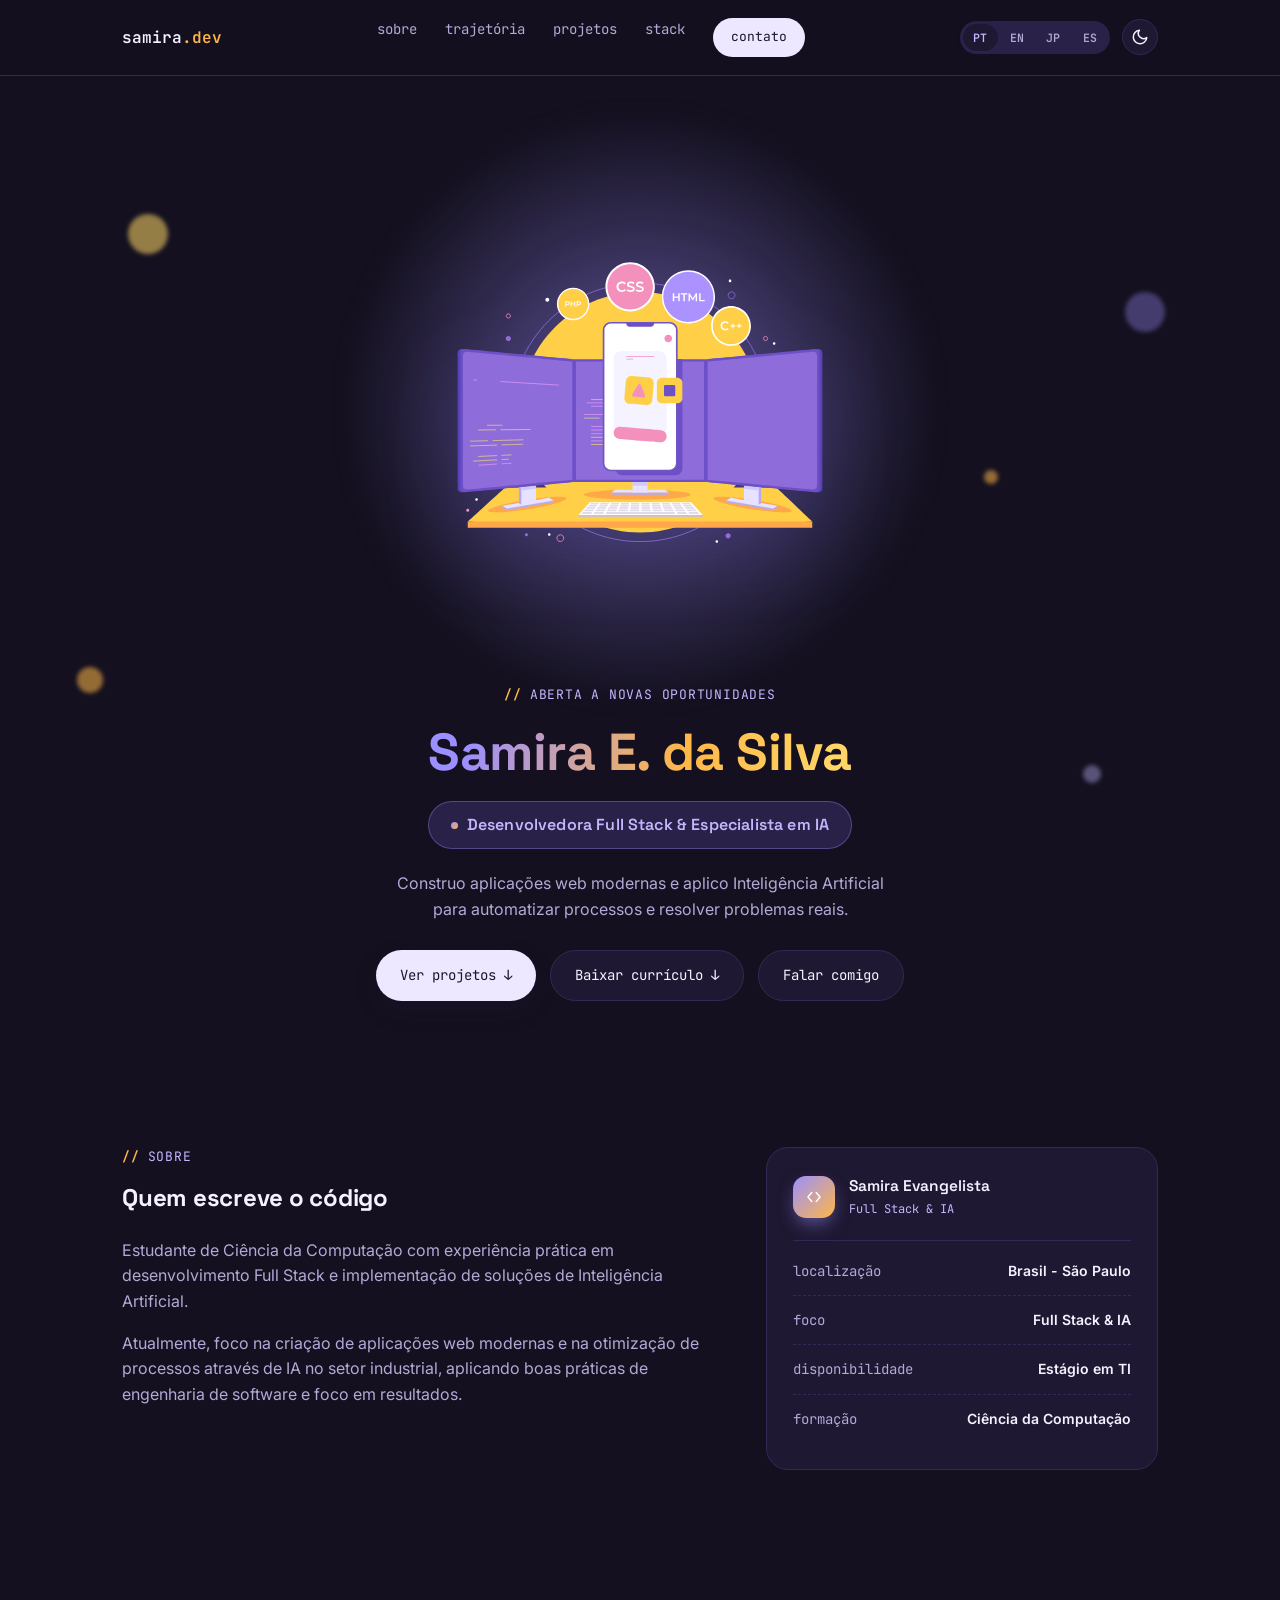
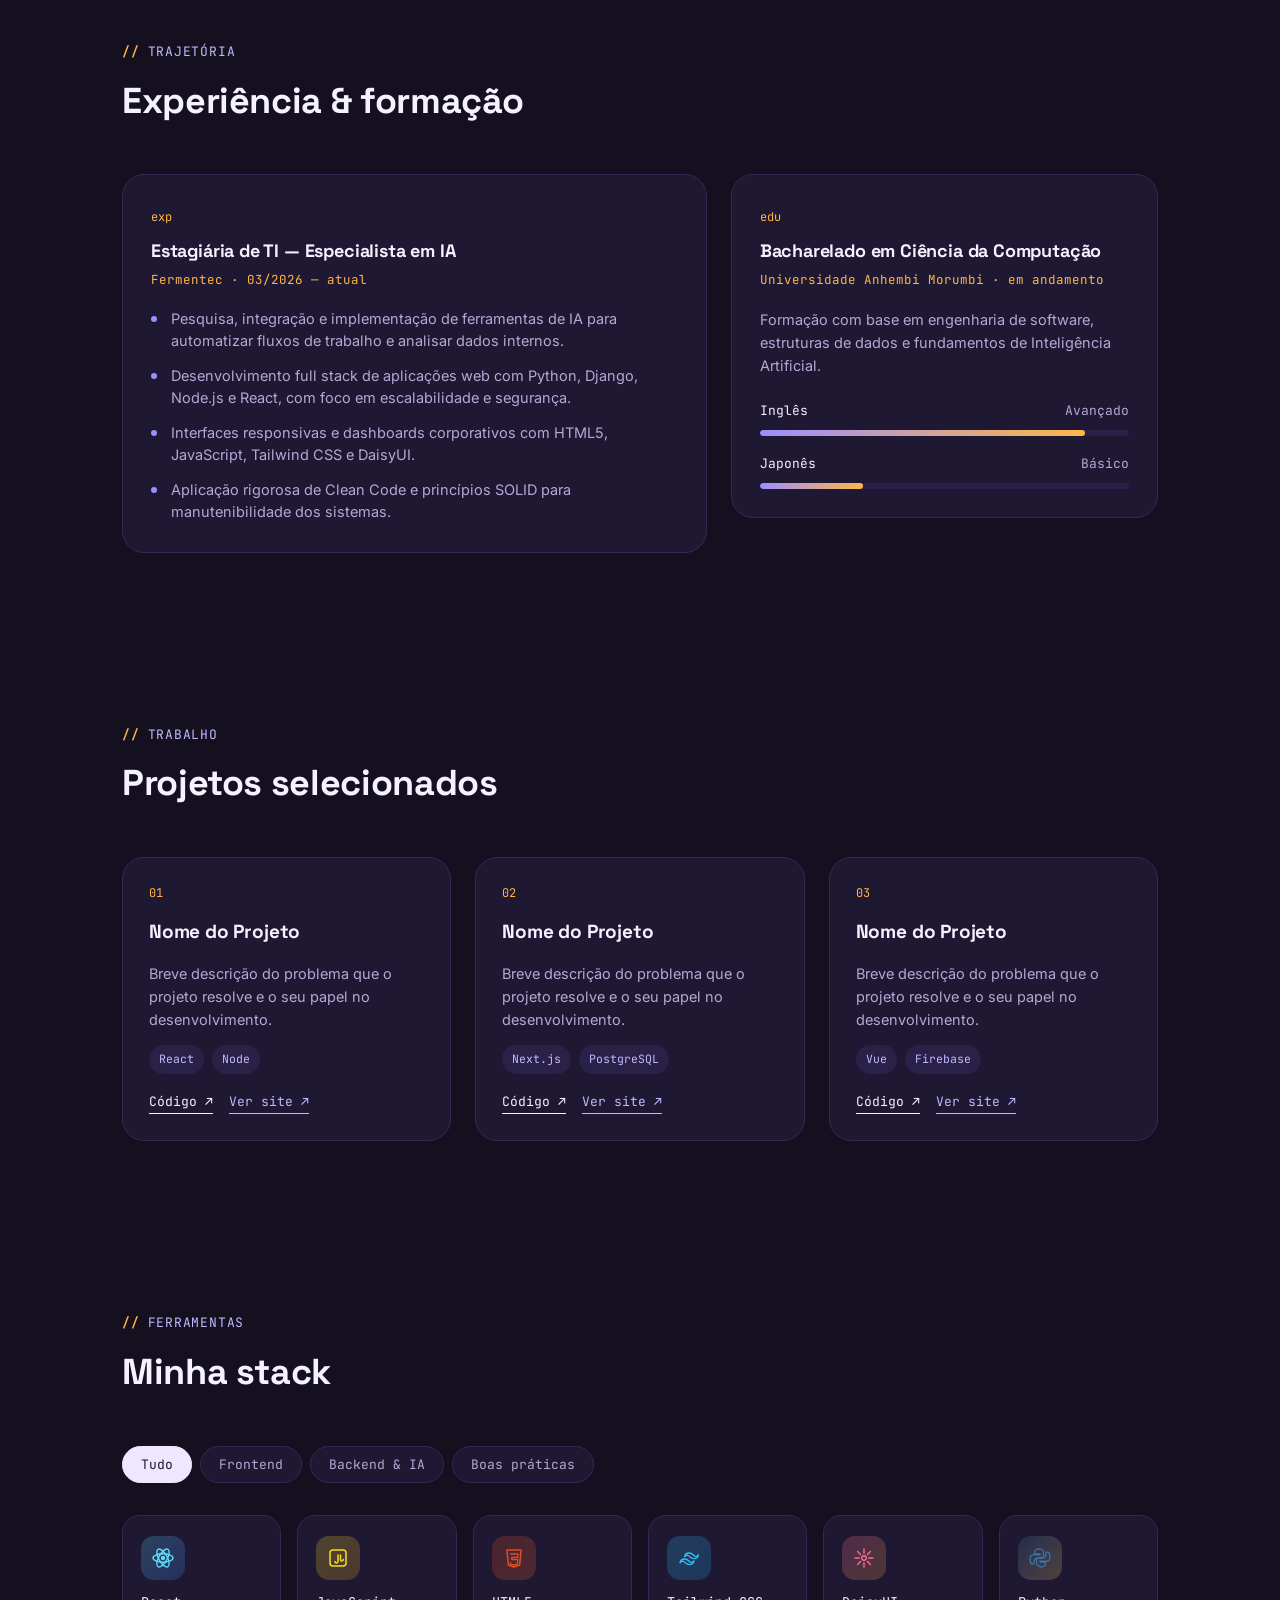
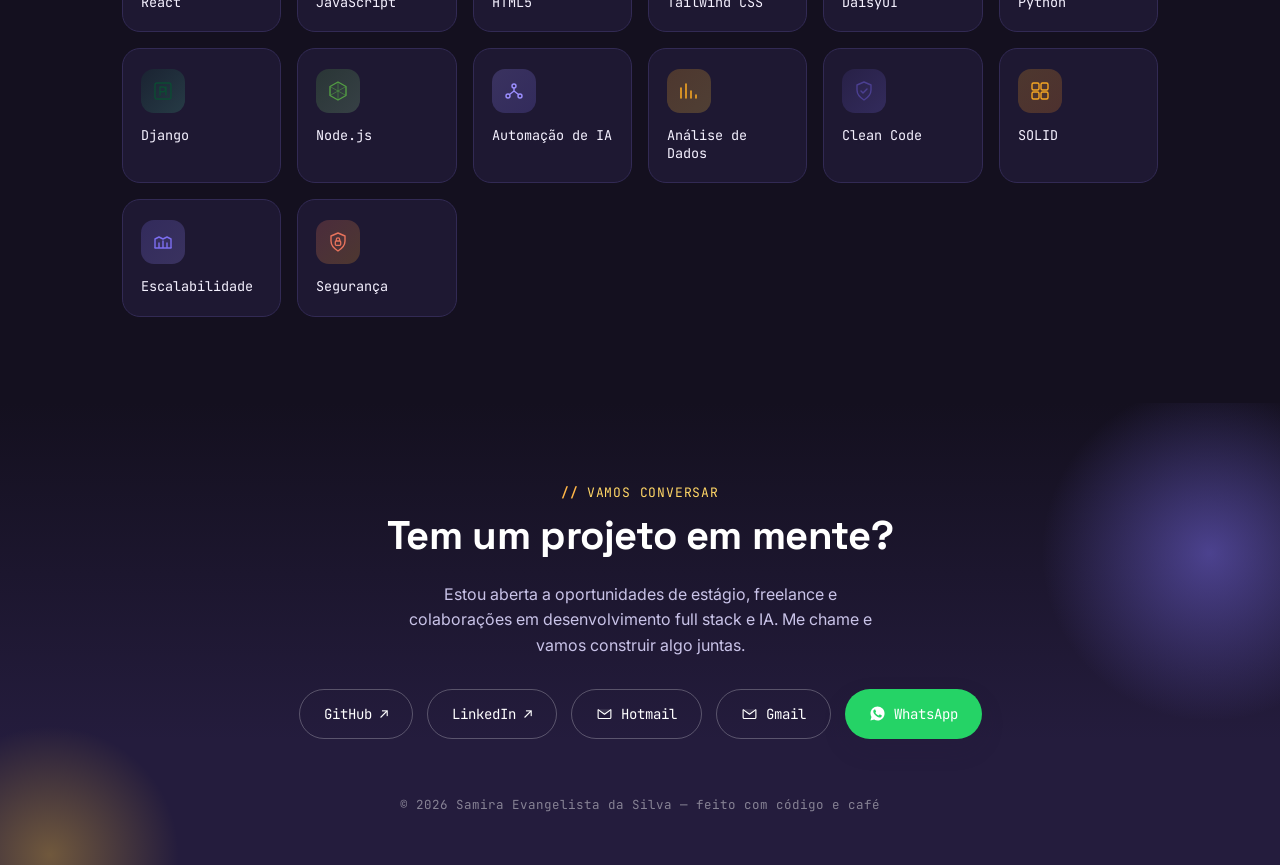
==== index.html @ 0ee471eb "Update index.html" ====
<!DOCTYPE html>
<html lang="pt-BR">
<head>
<script>
(function(){
  try{
    var t = localStorage.getItem('theme');
    if (t !== 'light') document.documentElement.setAttribute('data-theme','dark');
  }catch(e){
    document.documentElement.setAttribute('data-theme','dark');
  }
})();
</script>
<meta charset="UTF-8">
<meta name="viewport" content="width=device-width, initial-scale=1.0">
<title>Samira Evangelista da Silva — Desenvolvedora Full Stack</title>
<meta name="description" content="Samira Evangelista da Silva — desenvolvedora full stack e especialista em IA. Projetos, stack técnica e experiência em Python, Django, React e automação de IA.">
<link rel="icon" type="image/svg+xml" href="favicon.svg">
<meta property="og:title" content="Samira Evangelista da Silva — Desenvolvedora Full Stack">
<meta property="og:description" content="Desenvolvedora full stack e especialista em IA. Confira projetos, stack técnica e experiência.">
<meta property="og:type" content="website">
<meta property="og:locale" content="pt_BR">
<meta name="theme-color" content="#7C6EF0">
<link rel="preconnect" href="https://fonts.googleapis.com">
<link href="https://fonts.googleapis.com/css2?family=Space+Grotesk:wght@400;500;600;700&family=Inter:wght@400;500;600&family=JetBrains+Mono:wght@400;500;600&display=swap" rel="stylesheet">
<link rel="stylesheet" href="style.css">
<script src="lottie.min.js"></script>
</head>
<body>

<header>
  <nav>
    <div class="logo">samira<span>.dev</span></div>
    <div class="nav-links" id="nav-links">
      <a href="#sobre" data-i18n="nav.sobre">sobre</a>
      <a href="#trajetoria" data-i18n="nav.trajetoria">trajetória</a>
      <a href="#projetos" data-i18n="nav.projetos">projetos</a>
      <a href="#stack" data-i18n="nav.stack">stack</a>
      <a href="#contato" class="nav-cta" data-i18n="nav.contato">contato</a>
    </div>
    <div class="nav-controls">
      <div class="lang-switch" role="group" aria-label="Idioma">
        <button type="button" class="lang-btn" data-lang="pt">PT</button>
        <button type="button" class="lang-btn" data-lang="en">EN</button>
        <button type="button" class="lang-btn" data-lang="ja">JP</button>
        <button type="button" class="lang-btn" data-lang="es">ES</button>
      </div>
      <button type="button" class="theme-toggle" aria-label="Alternar tema claro/escuro" title="Alternar tema">
        <svg class="icon-sun" viewBox="0 0 24 24" fill="none" stroke="currentColor" stroke-width="2" stroke-linecap="round" stroke-linejoin="round" width="18" height="18"><circle cx="12" cy="12" r="4"></circle><path d="M12 2v2M12 20v2M4.93 4.93l1.41 1.41M17.66 17.66l1.41 1.41M2 12h2M20 12h2M6.34 17.66l-1.41 1.41M19.07 4.93l-1.41 1.41"></path></svg>
        <svg class="icon-moon" viewBox="0 0 24 24" fill="none" stroke="currentColor" stroke-width="2" stroke-linecap="round" stroke-linejoin="round" width="18" height="18"><path d="M21 12.79A9 9 0 1 1 11.21 3 7 7 0 0 0 21 12.79z"></path></svg>
      </button>
      <button type="button" class="menu-toggle" aria-label="Abrir menu" aria-expanded="false" aria-controls="nav-links">
        <span></span><span></span><span></span>
      </button>
    </div>
  </nav>
</header>

<section class="hero">
  <span class="blob b1"></span>
  <span class="blob b2"></span>
  <span class="blob b3"></span>
  <span class="blob b4"></span>
  <span class="blob b5"></span>

  <div class="hero-gif-plate">
    <div id="hero-lottie" role="img" aria-label="Ilustração animada de desenvolvimento de software"></div>
  </div>

  <div class="eyebrow" style="justify-content:center;" data-i18n="hero.badge">aberta a novas oportunidades</div>
  <h1><em>Samira E. da Silva</em></h1>
  <div class="hero-role">
    <span class="hero-role-dot"></span>
    <span data-i18n="hero.role">Desenvolvedora Full Stack &amp; Especialista em IA</span>
  </div>
  <p class="hero-sub" data-i18n="hero.sub">Construo aplicações web modernas e aplico Inteligência Artificial para automatizar processos e resolver problemas reais.</p>

  <div class="hero-actions">
    <a href="#projetos" class="btn btn-primary"><span data-i18n="hero.btnProjects">Ver projetos</span> ↓</a>
    <a href="#" id="cv-download-btn" class="btn btn-outline" download="Samira-Evangelista-CV.pdf"><span data-i18n="hero.btnCV">Baixar currículo</span> ↓</a>
    <a href="#contato" class="btn btn-outline" data-i18n="hero.btnContact">Falar comigo</a>
  </div>
</section>

<section id="sobre">
  <div class="wrap about-grid">
    <div class="about-text">
      <div class="eyebrow" data-i18n="about.eyebrow">sobre</div>
      <h2 style="margin:12px 0 20px;" data-i18n="about.title">Quem escreve o código</h2>
      <p data-i18n="about.p1">Estudante de Ciência da Computação com experiência prática em desenvolvimento Full Stack e implementação de soluções de Inteligência Artificial.</p>
      <p data-i18n="about.p2">Atualmente, foco na criação de aplicações web modernas e na otimização de processos através de IA no setor industrial, aplicando boas práticas de engenharia de software e foco em resultados.</p>
    </div>
    <div class="facts">
      <div class="profile-card-header">
        <div class="profile-icon" aria-hidden="true">
          <svg viewBox="0 0 24 24" fill="none"><path d="M9 6 4 12l5 6M15 6l5 6-5 6" stroke="currentColor" stroke-width="2" stroke-linecap="round" stroke-linejoin="round"/></svg>
        </div>
        <div>
          <div class="profile-name">Samira Evangelista</div>
          <div class="profile-role" data-i18n="about.role">Full Stack &amp; IA</div>
        </div>
      </div>
      <div class="fact"><span class="fact-label" data-i18n="about.fact.location">localização</span><span class="fact-value" data-i18n="about.fact.locationValue">Brasil - São Paulo</span></div>
      <div class="fact"><span class="fact-label" data-i18n="about.fact.focus">foco</span><span class="fact-value" data-i18n="about.role">Full Stack &amp; IA</span></div>
      <div class="fact"><span class="fact-label" data-i18n="about.fact.availability">disponibilidade</span><span class="fact-value" data-i18n="about.fact.availabilityValue">Estágio em TI</span></div>
      <div class="fact"><span class="fact-label" data-i18n="about.fact.experience">formação</span><span class="fact-value" data-i18n="about.fact.experienceValue">Ciência da Computação</span></div>
    </div>
  </div>
</section>

<section id="trajetoria">
  <div class="wrap">
    <div class="section-head">
      <div class="eyebrow" data-i18n="trajetoria.eyebrow">trajetória</div>
      <h2 data-i18n="trajetoria.title">Experiência &amp; formação</h2>
    </div>
    <div class="trajetoria-grid">

      <div class="trajetoria-card">
        <span class="project-index mono">exp</span>
        <h3 data-i18n="trajetoria.exp.role">Estagiária de TI — Especialista em IA</h3>
        <div class="trajetoria-sub">Fermentec · <span data-i18n="trajetoria.exp.period">03/2026 — atual</span></div>
        <ul class="trajetoria-list">
          <li data-i18n="trajetoria.exp.b1">Pesquisa, integração e implementação de ferramentas de IA para automatizar fluxos de trabalho e analisar dados internos.</li>
          <li data-i18n="trajetoria.exp.b2">Desenvolvimento full stack de aplicações web com Python, Django, Node.js e React, com foco em escalabilidade e segurança.</li>
          <li data-i18n="trajetoria.exp.b3">Interfaces responsivas e dashboards corporativos com HTML5, JavaScript, Tailwind CSS e DaisyUI.</li>
          <li data-i18n="trajetoria.exp.b4">Aplicação rigorosa de Clean Code e princípios SOLID para manutenibilidade dos sistemas.</li>
        </ul>
      </div>

      <div class="trajetoria-card">
        <span class="project-index mono">edu</span>
        <h3 data-i18n="trajetoria.edu.title">Bacharelado em Ciência da Computação</h3>
        <div class="trajetoria-sub">Universidade Anhembi Morumbi · <span data-i18n="trajetoria.edu.status">em andamento</span></div>
        <p class="trajetoria-desc" data-i18n="trajetoria.edu.desc">Formação com base em engenharia de software, estruturas de dados e fundamentos de Inteligência Artificial.</p>

        <div class="lang-meter">
          <div class="lang-row">
            <span data-i18n="trajetoria.lang.en">Inglês</span>
            <span class="lang-level" data-i18n="trajetoria.lang.enLevel">Avançado</span>
          </div>
          <div class="lang-bar"><div class="lang-fill" style="width:88%;"></div></div>
        </div>
        <div class="lang-meter">
          <div class="lang-row">
            <span data-i18n="trajetoria.lang.jp">Japonês</span>
            <span class="lang-level" data-i18n="trajetoria.lang.jpLevel">Básico</span>
          </div>
          <div class="lang-bar"><div class="lang-fill" style="width:28%;"></div></div>
        </div>
      </div>

    </div>
  </div>
</section>

<section id="projetos">
  <div class="wrap">
    <div class="section-head">
      <div class="eyebrow" data-i18n="projects.eyebrow">trabalho</div>
      <h2 data-i18n="projects.title">Projetos selecionados</h2>
    </div>
    <div class="projects-grid">

      <div class="project-card">
        <span class="project-index mono">01</span>
        <h3 data-i18n="projects.name">Nome do Projeto</h3>
        <p data-i18n="projects.desc">Breve descrição do problema que o projeto resolve e o seu papel no desenvolvimento.</p>
        <div class="project-tags">
          <span class="tag">React</span>
          <span class="tag">Node</span>
        </div>
        <div class="project-links">
          <a href="#" class="code" data-i18n="projects.code">Código ↗</a>
          <a href="#" class="live" data-i18n="projects.live">Ver site ↗</a>
        </div>
      </div>

      <div class="project-card">
        <span class="project-index mono">02</span>
        <h3 data-i18n="projects.name">Nome do Projeto</h3>
        <p data-i18n="projects.desc">Breve descrição do problema que o projeto resolve e o seu papel no desenvolvimento.</p>
        <div class="project-tags">
          <span class="tag">Next.js</span>
          <span class="tag">PostgreSQL</span>
        </div>
        <div class="project-links">
          <a href="#" class="code" data-i18n="projects.code">Código ↗</a>
          <a href="#" class="live" data-i18n="projects.live">Ver site ↗</a>
        </div>
      </div>

      <div class="project-card">
        <span class="project-index mono">03</span>
        <h3 data-i18n="projects.name">Nome do Projeto</h3>
        <p data-i18n="projects.desc">Breve descrição do problema que o projeto resolve e o seu papel no desenvolvimento.</p>
        <div class="project-tags">
          <span class="tag">Vue</span>
          <span class="tag">Firebase</span>
        </div>
        <div class="project-links">
          <a href="#" class="code" data-i18n="projects.code">Código ↗</a>
          <a href="#" class="live" data-i18n="projects.live">Ver site ↗</a>
        </div>
      </div>

    </div>
  </div>
</section>

<section id="stack">
  <div class="wrap">
    <div class="section-head">
      <div class="eyebrow" data-i18n="stack.eyebrow">ferramentas</div>
      <h2 data-i18n="stack.title">Minha stack</h2>
    </div>

    <div class="stack-tabs" role="tablist">
      <button type="button" class="stack-tab active" data-filter="all" data-i18n="stack.filter.all">Tudo</button>
      <button type="button" class="stack-tab" data-filter="frontend" data-i18n="stack.frontend">Frontend</button>
      <button type="button" class="stack-tab" data-filter="backend" data-i18n="stack.backend">Backend &amp; IA</button>
      <button type="button" class="stack-tab" data-filter="practices" data-i18n="stack.tools">Boas práticas</button>
    </div>

    <div class="tech-grid">

      <div class="tech-card" data-cat="frontend">
        <div class="tech-icon" style="--tc1:#61DAFB; --tc2:#3B82F6;">
          <svg viewBox="0 0 24 24" fill="none"><circle cx="12" cy="12" r="2.2" fill="currentColor"/><ellipse cx="12" cy="12" rx="10" ry="4.2" stroke="currentColor" stroke-width="1.4"/><ellipse cx="12" cy="12" rx="10" ry="4.2" stroke="currentColor" stroke-width="1.4" transform="rotate(60 12 12)"/><ellipse cx="12" cy="12" rx="10" ry="4.2" stroke="currentColor" stroke-width="1.4" transform="rotate(120 12 12)"/></svg>
        </div>
        <span class="tech-name">React</span>
      </div>

      <div class="tech-card" data-cat="frontend">
        <div class="tech-icon" style="--tc1:#F7DF1E; --tc2:#F5A623;">
          <svg viewBox="0 0 24 24" fill="none"><rect x="4" y="4" width="16" height="16" rx="3" stroke="currentColor" stroke-width="1.5"/><path d="M9 15.5c0 1 .6 1.5 1.5 1.5S12 16.3 12 15.3V9" stroke="currentColor" stroke-width="1.5" stroke-linecap="round"/><path d="M14.5 9v4.7c0 .9.4 1.4 1.2 1.4s1.6-.5 1.6-1.7" stroke="currentColor" stroke-width="1.5" stroke-linecap="round"/></svg>
        </div>
        <span class="tech-name">JavaScript</span>
      </div>

      <div class="tech-card" data-cat="frontend">
        <div class="tech-icon" style="--tc1:#E44D26; --tc2:#F16529;">
          <svg viewBox="0 0 24 24" fill="none"><path d="M5 4h14l-1.3 15L12 21l-5.7-2L5 4Z" stroke="currentColor" stroke-width="1.5" stroke-linejoin="round"/><path d="M8 8h8l-.3 3.3H9.6l.2 2.2h6l-.5 4.7-3.3 1-3.3-1-.2-2.1" stroke="currentColor" stroke-width="1.3" stroke-linejoin="round"/></svg>
        </div>
        <span class="tech-name">HTML5</span>
      </div>

      <div class="tech-card" data-cat="frontend">
        <div class="tech-icon" style="--tc1:#38BDF8; --tc2:#0EA5E9;">
          <svg viewBox="0 0 24 24" fill="none"><path d="M12 7c-2.5 0-4 1.25-4.5 3.75.9-1.25 2-1.72 3.3-1.4.72.18 1.23.7 1.8 1.28.93.94 2 2.02 4.4 2.02 2.5 0 4-1.25 4.5-3.75-.9 1.25-2 1.72-3.3 1.4-.72-.18-1.23-.7-1.8-1.28C15.47 8.08 14.4 7 12 7Zm-4.5 6c-2.5 0-4 1.25-4.5 3.75.9-1.25 2-1.72 3.3-1.4.72.18 1.23.7 1.8 1.28.93.94 2 2.02 4.4 2.02 2.5 0 4-1.25 4.5-3.75-.9 1.25-2 1.72-3.3 1.4-.72-.18-1.23-.7-1.8-1.28-.93-.94-2-2.02-4.4-2.02Z" stroke="currentColor" stroke-width="1.3" stroke-linejoin="round"/></svg>
        </div>
        <span class="tech-name">Tailwind CSS</span>
      </div>

      <div class="tech-card" data-cat="frontend">
        <div class="tech-icon" style="--tc1:#FF6B9D; --tc2:#F5A623;">
          <svg viewBox="0 0 24 24" fill="none"><circle cx="12" cy="12" r="2.3" stroke="currentColor" stroke-width="1.4"/><path d="M12 3v4.2M12 16.8V21M21 12h-4.2M7.2 12H3M18.4 5.6l-2.9 2.9M8.5 15.5l-2.9 2.9M18.4 18.4l-2.9-2.9M8.5 8.5 5.6 5.6" stroke="currentColor" stroke-width="1.4" stroke-linecap="round"/></svg>
        </div>
        <span class="tech-name">DaisyUI</span>
      </div>

      <div class="tech-card" data-cat="backend">
        <div class="tech-icon" style="--tc1:#3776AB; --tc2:#FFD43B;">
          <svg viewBox="0 0 24 24" fill="none"><path d="M12 3c-1.5 0-2.7.2-3.5.5C7 4 6.5 4.8 6.5 6v2h5.5v.8H5c-1.3 0-2.4.9-2.7 2.4-.35 1.6-.35 2.7 0 4.3.28 1.3 1 2.4 2.3 2.4H6v-2.6c0-1.5 1.3-2.9 2.8-2.9h4.4c1.3 0 2.3-1.1 2.3-2.4V6c0-1.2-.5-2-1.5-2.5C13 3.2 13.5 3 12 3Z" stroke="currentColor" stroke-width="1.3" stroke-linejoin="round"/><path d="M12 21c1.5 0 2.7-.2 3.5-.5 1.5-.5 2-1.3 2-2.5v-2h-5.5v-.8H19c1.3 0 2.4-.9 2.7-2.4.35-1.6.35-2.7 0-4.3-.28-1.3-1-2.4-2.3-2.4H18v2.6c0 1.5-1.3 2.9-2.8 2.9h-4.4C9.5 11.6 8.5 12.7 8.5 14v3c0 1.2.5 2 1.5 2.5.5.3.5.5 2 .5Z" stroke="currentColor" stroke-width="1.3" stroke-linejoin="round"/></svg>
        </div>
        <span class="tech-name">Python</span>
      </div>

      <div class="tech-card" data-cat="backend">
        <div class="tech-icon" style="--tc1:#0C4B33; --tc2:#44B78B;">
          <svg viewBox="0 0 24 24" fill="none"><rect x="4" y="4" width="16" height="16" rx="2" stroke="currentColor" stroke-width="1.4"/><path d="M9 8v8M9 8h3.2a2.4 2.4 0 0 1 0 4.8H9M15 8v8" stroke="currentColor" stroke-width="1.4" stroke-linecap="round" stroke-linejoin="round"/></svg>
        </div>
        <span class="tech-name">Django</span>
      </div>

      <div class="tech-card" data-cat="backend">
        <div class="tech-icon" style="--tc1:#539E43; --tc2:#8ED08A;">
          <svg viewBox="0 0 24 24" fill="none"><path d="M12 3 20 7.5v9L12 21 4 16.5v-9L12 3Z" stroke="currentColor" stroke-width="1.4" stroke-linejoin="round"/><path d="M12 3v18M4 7.5l8 4.5 8-4.5M4 16.5l8-4.5 8 4.5" stroke="currentColor" stroke-width="1" opacity=".55" stroke-linejoin="round"/></svg>
        </div>
        <span class="tech-name">Node.js</span>
      </div>

      <div class="tech-card" data-cat="backend">
        <div class="tech-icon" style="--tc1:#9C8FFF; --tc2:#7C6EF0;">
          <svg viewBox="0 0 24 24" fill="none"><circle cx="12" cy="7" r="2" stroke="currentColor" stroke-width="1.4"/><circle cx="6" cy="17" r="2" stroke="currentColor" stroke-width="1.4"/><circle cx="18" cy="17" r="2" stroke="currentColor" stroke-width="1.4"/><path d="M12 9v3m0 0-4.5 3.5M12 12l4.5 3.5" stroke="currentColor" stroke-width="1.4" stroke-linecap="round"/></svg>
        </div>
        <span class="tech-name" data-i18n="stack.chip.aiAutomation">Automação de IA</span>
      </div>

      <div class="tech-card" data-cat="backend">
        <div class="tech-icon" style="--tc1:#F5A623; --tc2:#FFC93C;">
          <svg viewBox="0 0 24 24" fill="none"><path d="M4 19V9m5 10V5m5 14v-7m5 7v-3" stroke="currentColor" stroke-width="1.6" stroke-linecap="round"/></svg>
        </div>
        <span class="tech-name" data-i18n="stack.chip.dataAnalysis">Análise de Dados</span>
      </div>

      <div class="tech-card" data-cat="practices">
        <div class="tech-icon" style="--tc1:#4B3F91; --tc2:#7C6EF0;">
          <svg viewBox="0 0 24 24" fill="none"><path d="M12 3l7 3v5c0 4.5-3 7.5-7 10-4-2.5-7-5.5-7-10V6l7-3Z" stroke="currentColor" stroke-width="1.4" stroke-linejoin="round"/><path d="M9 12l2 2 4-4" stroke="currentColor" stroke-width="1.5" stroke-linecap="round" stroke-linejoin="round"/></svg>
        </div>
        <span class="tech-name">Clean Code</span>
      </div>

      <div class="tech-card" data-cat="practices">
        <div class="tech-icon" style="--tc1:#F5A623; --tc2:#F58A23;">
          <svg viewBox="0 0 24 24" fill="none"><rect x="4" y="4" width="7" height="7" rx="1.5" stroke="currentColor" stroke-width="1.4"/><rect x="13" y="4" width="7" height="7" rx="1.5" stroke="currentColor" stroke-width="1.4"/><rect x="4" y="13" width="7" height="7" rx="1.5" stroke="currentColor" stroke-width="1.4"/><rect x="13" y="13" width="7" height="7" rx="1.5" stroke="currentColor" stroke-width="1.4"/></svg>
        </div>
        <span class="tech-name">SOLID</span>
      </div>

      <div class="tech-card" data-cat="practices">
        <div class="tech-icon" style="--tc1:#7C6EF0; --tc2:#9C8FFF;">
          <svg viewBox="0 0 24 24" fill="none"><path d="M4 18V9l4-2 4 2 4-2 4 2v9" stroke="currentColor" stroke-width="1.4" stroke-linejoin="round"/><path d="M4 18h16M8 18v-5m4 5v-7m4 7v-5" stroke="currentColor" stroke-width="1.4" stroke-linecap="round"/></svg>
        </div>
        <span class="tech-name" data-i18n="stack.chip.scalability">Escalabilidade</span>
      </div>

      <div class="tech-card" data-cat="practices">
        <div class="tech-icon" style="--tc1:#E8735C; --tc2:#F5A623;">
          <svg viewBox="0 0 24 24" fill="none"><path d="M12 3l7 3v5c0 4.5-3 7.5-7 10-4-2.5-7-5.5-7-10V6l7-3Z" stroke="currentColor" stroke-width="1.4" stroke-linejoin="round"/><rect x="9.3" y="11" width="5.4" height="4.3" rx="1" stroke="currentColor" stroke-width="1.3"/><path d="M10.3 11V9.6a1.7 1.7 0 0 1 3.4 0V11" stroke="currentColor" stroke-width="1.3"/></svg>
        </div>
        <span class="tech-name" data-i18n="stack.chip.security">Segurança</span>
      </div>

    </div>
  </div>
</section>

<section id="contato">
  <div class="contato-fade"></div>
  <div class="contact">
    <div class="eyebrow" style="justify-content:center; color:var(--yellow);" data-i18n="contact.eyebrow">vamos conversar</div>
    <h2 data-i18n="contact.title">Tem um projeto em mente?</h2>
    <p data-i18n="contact.p">Estou aberta a oportunidades de estágio, freelance e colaborações em desenvolvimento full stack e IA. Me chame e vamos construir algo juntas.</p>
    <div class="hero-actions contact-actions">
<a href="https://github.com/samira-silva" target="_blank" rel="noopener" class="btn btn-outline">GitHub ↗</a>
<a href="https://www.linkedin.com/in/samira-evangelista/" target="_blank" rel="noopener" class="btn btn-outline">LinkedIn ↗</a>
      <a href="mailto:samiraevangelista02@hotmail.com" class="btn btn-outline contact-btn">
        <svg viewBox="0 0 24 24" width="17" height="17" fill="none"><path d="M3 6.5v11a1.5 1.5 0 0 0 1.5 1.5h15a1.5 1.5 0 0 0 1.5-1.5v-11" stroke="currentColor" stroke-width="1.6"/><path d="M3 6.5 12 13l9-6.5" stroke="currentColor" stroke-width="1.6" stroke-linejoin="round"/><path d="M4 6h16a1 1 0 0 1 1 1v.3L12 14 3 7.3V7a1 1 0 0 1 1-1Z" fill="currentColor" opacity=".12"/></svg>
        Hotmail
      </a>
      <a href="mailto:samiraevangelista02@gmail.com" class="btn btn-outline contact-btn">
        <svg viewBox="0 0 24 24" width="17" height="17" fill="none"><path d="M3 6.5v11a1.5 1.5 0 0 0 1.5 1.5h15a1.5 1.5 0 0 0 1.5-1.5v-11" stroke="currentColor" stroke-width="1.6"/><path d="M3 6.5 12 13l9-6.5" stroke="currentColor" stroke-width="1.6" stroke-linejoin="round"/><path d="M4 6h16a1 1 0 0 1 1 1v.3L12 14 3 7.3V7a1 1 0 0 1 1-1Z" fill="currentColor" opacity=".12"/></svg>
        Gmail
      </a>
      <a href="https://wa.me/5519999714870" target="_blank" rel="noopener" class="btn btn-primary contact-btn">
        <svg viewBox="0 0 24 24" width="17" height="17" fill="currentColor"><path d="M12.04 2C6.58 2 2.13 6.45 2.13 11.91c0 1.75.46 3.46 1.32 4.96L2.05 22l5.25-1.38a9.87 9.87 0 0 0 4.74 1.21h.01c5.46 0 9.9-4.45 9.9-9.91 0-2.65-1.03-5.14-2.9-7.01A9.82 9.82 0 0 0 12.04 2Zm5.8 14.16c-.24.68-1.4 1.33-1.93 1.4-.5.07-1.06.31-3.55-.74-3-1.25-4.91-4.3-5.06-4.5-.15-.2-1.21-1.61-1.21-3.07s.76-2.18 1.03-2.48c.26-.29.57-.36.76-.36l.55.01c.17 0 .41-.06.64.49.24.58.81 2 .88 2.14.07.15.12.32.02.51-.1.2-.15.32-.3.49-.15.17-.31.38-.44.51-.15.15-.3.31-.13.6.17.3.77 1.27 1.65 2.06 1.14 1.01 2.1 1.33 2.4 1.48.3.15.47.13.65-.08.17-.2.73-.85.93-1.15.2-.29.4-.24.66-.14.27.1 1.7.8 1.99.95.29.15.48.22.55.34.07.13.07.72-.17 1.4Z"/></svg>
        WhatsApp
      </a>
    </div>
    <footer data-i18n="footer.text">
      © 2026 Samira Evangelista da Silva — feito com ♡
    </footer>
  </div>
</section>

<script>
  (function(){
    fetch('hero-dev.json')
      .then(function(res){ return res.json(); })
      .then(function(data){
        lottie.loadAnimation({
          container: document.getElementById('hero-lottie'),
          renderer: 'svg',
          loop: true,
          autoplay: true,
          animationData: data
        });
      })
      .catch(function(err){ console.error('Não foi possível carregar a animação:', err); });
  })();
</script>
<script>
// ---------- TRADUÇÕES ----------
// Edite os textos abaixo em pt / en / es para personalizar o conteúdo.
// A chave (ex: "hero.sub") corresponde ao atributo data-i18n no HTML.
var translations = {
  pt: {
    "nav.sobre": "sobre",
    "nav.trajetoria": "trajetória",
    "nav.stack": "stack",
    "nav.projetos": "projetos",
    "nav.contato": "contato",
    "hero.badge": "aberta a novas oportunidades",
    "hero.role": "Desenvolvedora Full Stack & Especialista em IA",
    "hero.sub": "Construo aplicações web modernas e aplico Inteligência Artificial para automatizar processos e resolver problemas reais.",
    "hero.btnProjects": "Ver projetos",
    "hero.btnCV": "Baixar currículo",
    "hero.btnContact": "Falar comigo",
    "about.eyebrow": "sobre",
    "about.title": "Quem escreve o código",
    "about.role": "Full Stack & IA",
    "about.p1": "Estudante de Ciência da Computação com experiência prática em desenvolvimento Full Stack e implementação de soluções de Inteligência Artificial.",
    "about.p2": "Atualmente, foco na criação de aplicações web modernas e na otimização de processos através de IA no setor industrial, aplicando boas práticas de engenharia de software e foco em resultados.",
    "about.fact.location": "localização",
    "about.fact.locationValue": "Brasil - São Paulo",
    "about.fact.focus": "foco",
    "about.fact.availability": "disponibilidade",
    "about.fact.availabilityValue": "Estágio em TI",
    "about.fact.experience": "formação",
    "about.fact.experienceValue": "Ciência da Computação",
    "trajetoria.eyebrow": "trajetória",
    "trajetoria.title": "Experiência & formação",
    "trajetoria.exp.role": "Estagiária de TI — Especialista em IA",
    "trajetoria.exp.period": "03/2026 — atual",
    "trajetoria.exp.b1": "Pesquisa, integração e implementação de ferramentas de IA para automatizar fluxos de trabalho e analisar dados internos.",
    "trajetoria.exp.b2": "Desenvolvimento full stack de aplicações web com Python, Django, Node.js e React, com foco em escalabilidade e segurança.",
    "trajetoria.exp.b3": "Interfaces responsivas e dashboards corporativos com HTML5, JavaScript, Tailwind CSS e DaisyUI.",
    "trajetoria.exp.b4": "Aplicação rigorosa de Clean Code e princípios SOLID para manutenibilidade dos sistemas.",
    "trajetoria.edu.title": "Bacharelado em Ciência da Computação",
    "trajetoria.edu.status": "em andamento",
    "trajetoria.edu.desc": "Formação com base em engenharia de software, estruturas de dados e fundamentos de Inteligência Artificial.",
    "trajetoria.lang.en": "Inglês",
    "trajetoria.lang.enLevel": "Avançado",
    "trajetoria.lang.jp": "Japonês",
    "trajetoria.lang.jpLevel": "Básico",
    "stack.eyebrow": "ferramentas",
    "stack.filter.all": "Tudo",
    "stack.title": "Minha stack",
    "stack.frontend": "Frontend",
    "stack.backend": "Backend & IA",
    "stack.tools": "Boas práticas",
    "stack.chip.aiAutomation": "Automação de IA",
    "stack.chip.dataAnalysis": "Análise de Dados",
    "stack.chip.scalability": "Escalabilidade",
    "stack.chip.security": "Segurança",
    "projects.eyebrow": "trabalho",
    "projects.title": "Projetos selecionados",
    "projects.name": "Nome do Projeto",
    "projects.desc": "Breve descrição do problema que o projeto resolve e o seu papel no desenvolvimento.",
    "projects.code": "Código ↗",
    "projects.live": "Ver site ↗",
    "contact.eyebrow": "vamos conversar",
    "contact.title": "Tem um projeto em mente?",
    "contact.p": "Estou aberta a oportunidades de estágio, freelance e colaborações em desenvolvimento full stack e IA. Me chame e vamos construir algo juntas.",
    "contact.btnEmail": "Enviar e-mail",
    "footer.text": "© 2026 Samira Evangelista da Silva — feito com código e café",
    "meta.title": "Samira Evangelista da Silva — Desenvolvedora Full Stack"
  },
  en: {
    "nav.sobre": "about",
    "nav.trajetoria": "experience",
    "nav.stack": "stack",
    "nav.projetos": "projects",
    "nav.contato": "contact",
    "hero.badge": "open to new opportunities",
    "hero.role": "Full Stack Developer & AI Specialist",
    "hero.sub": "I build modern web applications and apply Artificial Intelligence to automate processes and solve real problems.",
    "hero.btnProjects": "View projects",
    "hero.btnCV": "Download resume",
    "hero.btnContact": "Get in touch",
    "about.eyebrow": "about",
    "about.title": "Who writes the code",
    "about.role": "Full Stack & AI",
    "about.p1": "Computer Science student with practical experience in Full Stack development and the implementation of Artificial Intelligence solutions.",
    "about.p2": "Currently focused on building modern web applications and optimizing industrial processes through AI, applying software engineering best practices with a strong focus on results.",
    "about.fact.location": "location",
    "about.fact.locationValue": "Brazil - São Paulo",
    "about.fact.focus": "focus",
    "about.fact.availability": "availability",
    "about.fact.availabilityValue": "IT internship",
    "about.fact.experience": "education",
    "about.fact.experienceValue": "Computer Science",
    "trajetoria.eyebrow": "experience",
    "trajetoria.title": "Experience & education",
    "trajetoria.exp.role": "IT Intern — AI Specialist",
    "trajetoria.exp.period": "03/2026 — present",
    "trajetoria.exp.b1": "Researching, integrating and implementing AI tools to automate workflows and analyze internal data.",
    "trajetoria.exp.b2": "Full stack development of web applications with Python, Django, Node.js and React, focused on scalability and security.",
    "trajetoria.exp.b3": "Responsive interfaces and corporate dashboards with HTML5, JavaScript, Tailwind CSS and DaisyUI.",
    "trajetoria.exp.b4": "Rigorous application of Clean Code and SOLID principles for system maintainability.",
    "trajetoria.edu.title": "Bachelor of Computer Science",
    "trajetoria.edu.status": "ongoing",
    "trajetoria.edu.desc": "Background in software engineering, data structures and Artificial Intelligence fundamentals.",
    "trajetoria.lang.en": "English",
    "trajetoria.lang.enLevel": "Advanced",
    "trajetoria.lang.jp": "Japanese",
    "trajetoria.lang.jpLevel": "Elementary",
    "stack.eyebrow": "tools",
    "stack.filter.all": "All",
    "stack.title": "My stack",
    "stack.frontend": "Frontend",
    "stack.backend": "Backend & AI",
    "stack.tools": "Best practices",
    "stack.chip.aiAutomation": "AI Automation",
    "stack.chip.dataAnalysis": "Data Analysis",
    "stack.chip.scalability": "Scalability",
    "stack.chip.security": "Security",
    "projects.eyebrow": "work",
    "projects.title": "Selected projects",
    "projects.name": "Project Name",
    "projects.desc": "Brief description of the problem the project solves and your role in building it.",
    "projects.code": "Code ↗",
    "projects.live": "Live site ↗",
    "contact.eyebrow": "let's talk",
    "contact.title": "Got a project in mind?",
    "contact.p": "I'm open to internship, freelance and collaboration opportunities in full stack development and AI. Reach out and let's build something together.",
    "contact.btnEmail": "Send an email",
    "footer.text": "© 2026 Samira Evangelista da Silva — made with code and coffee",
    "meta.title": "Samira Evangelista da Silva — Full Stack Developer"
  },
  es: {
    "nav.sobre": "sobre mí",
    "nav.trajetoria": "trayectoria",
    "nav.stack": "stack",
    "nav.projetos": "proyectos",
    "nav.contato": "contacto",
    "hero.badge": "abierta a nuevas oportunidades",
    "hero.role": "Desarrolladora Full Stack y Especialista en IA",
    "hero.sub": "Construyo aplicaciones web modernas y aplico Inteligencia Artificial para automatizar procesos y resolver problemas reales.",
    "hero.btnProjects": "Ver proyectos",
    "hero.btnCV": "Descargar currículum",
    "hero.btnContact": "Hablemos",
    "about.eyebrow": "sobre mí",
    "about.title": "Quién escribe el código",
    "about.role": "Full Stack e IA",
    "about.p1": "Estudiante de Ciencias de la Computación con experiencia práctica en desarrollo Full Stack e implementación de soluciones de Inteligencia Artificial.",
    "about.p2": "Actualmente me enfoco en crear aplicaciones web modernas y optimizar procesos industriales mediante IA, aplicando buenas prácticas de ingeniería de software y orientación a resultados.",
    "about.fact.location": "ubicación",
    "about.fact.locationValue": "Brasil - São Paulo",
    "about.fact.focus": "enfoque",
    "about.fact.availability": "disponibilidad",
    "about.fact.availabilityValue": "Pasantía en TI",
    "about.fact.experience": "formación",
    "about.fact.experienceValue": "Ciencias de la Computación",
    "trajetoria.eyebrow": "trayectoria",
    "trajetoria.title": "Experiencia y formación",
    "trajetoria.exp.role": "Pasante de TI — Especialista en IA",
    "trajetoria.exp.period": "03/2026 — actual",
    "trajetoria.exp.b1": "Investigación, integración e implementación de herramientas de IA para automatizar flujos de trabajo y analizar datos internos.",
    "trajetoria.exp.b2": "Desarrollo full stack de aplicaciones web con Python, Django, Node.js y React, enfocado en escalabilidad y seguridad.",
    "trajetoria.exp.b3": "Interfaces responsivas y dashboards corporativos con HTML5, JavaScript, Tailwind CSS y DaisyUI.",
    "trajetoria.exp.b4": "Aplicación rigurosa de Clean Code y principios SOLID para la mantenibilidad de los sistemas.",
    "trajetoria.edu.title": "Licenciatura en Ciencias de la Computación",
    "trajetoria.edu.status": "en curso",
    "trajetoria.edu.desc": "Formación en ingeniería de software, estructuras de datos y fundamentos de Inteligencia Artificial.",
    "trajetoria.lang.en": "Inglés",
    "trajetoria.lang.enLevel": "Avanzado",
    "trajetoria.lang.jp": "Japonés",
    "trajetoria.lang.jpLevel": "Básico",
    "stack.eyebrow": "herramientas",
    "stack.filter.all": "Todo",
    "stack.title": "Mi stack",
    "stack.frontend": "Frontend",
    "stack.backend": "Backend e IA",
    "stack.tools": "Buenas prácticas",
    "stack.chip.aiAutomation": "Automatización de IA",
    "stack.chip.dataAnalysis": "Análisis de Datos",
    "stack.chip.scalability": "Escalabilidad",
    "stack.chip.security": "Seguridad",
    "projects.eyebrow": "trabajo",
    "projects.title": "Proyectos seleccionados",
    "projects.name": "Nombre del Proyecto",
    "projects.desc": "Breve descripción del problema que resuelve el proyecto y tu papel en su desarrollo.",
    "projects.code": "Código ↗",
    "projects.live": "Ver sitio ↗",
    "contact.eyebrow": "hablemos",
    "contact.title": "¿Tienes un proyecto en mente?",
    "contact.p": "Estoy abierta a oportunidades de pasantía, freelance y colaboraciones en desarrollo full stack e IA. Escríbeme y construyamos algo juntas.",
    "contact.btnEmail": "Enviar correo",
    "footer.text": "© 2026 Samira Evangelista da Silva — hecho con código y café",
    "meta.title": "Samira Evangelista da Silva — Desarrolladora Full Stack"
  },
  ja: {
    "nav.sobre": "自己紹介",
    "nav.trajetoria": "経歴",
    "nav.stack": "スキル",
    "nav.projetos": "プロジェクト",
    "nav.contato": "お問い合わせ",
    "hero.badge": "新しい機会を歓迎します",
    "hero.role": "フルスタック開発者 & AIスペシャリスト",
    "hero.sub": "モダンなWebアプリケーションを構築し、AI（人工知能）を活用して業務プロセスを自動化し、実際の課題を解決します。",
    "hero.btnProjects": "プロジェクトを見る",
    "hero.btnCV": "履歴書をダウンロード",
    "hero.btnContact": "お問い合わせ",
    "about.eyebrow": "自己紹介",
    "about.title": "コードを書く人",
    "about.role": "フルスタック & AI",
    "about.p1": "コンピュータサイエンスを専攻する学生で、フルスタック開発と人工知能ソリューションの実装において実務経験があります。",
    "about.p2": "現在は、モダンなWebアプリケーションの構築と、AIを活用した工業分野のプロセス最適化に注力しており、結果を重視したソフトウェアエンジニアリングのベストプラクティスを実践しています。",
    "about.fact.location": "所在地",
    "about.fact.locationValue": "ブラジル・サンパウロ",
    "about.fact.focus": "専門分野",
    "about.fact.availability": "稼働状況",
    "about.fact.availabilityValue": "ITインターン中",
    "about.fact.experience": "学歴",
    "about.fact.experienceValue": "コンピュータサイエンス",
    "trajetoria.eyebrow": "経歴",
    "trajetoria.title": "職務経歴 & 学歴",
    "trajetoria.exp.role": "ITインターン ― AIスペシャリスト",
    "trajetoria.exp.period": "2026年3月 ― 現在",
    "trajetoria.exp.b1": "業務の自動化と社内データ分析のためのAIツールの調査・統合・実装を担当。",
    "trajetoria.exp.b2": "Python、Django、Node.js、Reactを用いたWebアプリケーションのフルスタック開発。スケーラビリティとセキュリティを重視。",
    "trajetoria.exp.b3": "HTML5、JavaScript、Tailwind CSS、DaisyUIを用いたレスポンシブなインターフェースと社内ダッシュボードの開発。",
    "trajetoria.exp.b4": "システムの保守性を確保するため、クリーンコードとSOLID原則を厳格に適用。",
    "trajetoria.edu.title": "コンピュータサイエンス学士",
    "trajetoria.edu.status": "在学中",
    "trajetoria.edu.desc": "ソフトウェア工学、データ構造、人工知能の基礎を学んでいます。",
    "trajetoria.lang.en": "英語",
    "trajetoria.lang.enLevel": "上級",
    "trajetoria.lang.jp": "日本語",
    "trajetoria.lang.jpLevel": "初級",
    "stack.eyebrow": "ツール",
    "stack.filter.all": "すべて",
    "stack.title": "私のスキルセット",
    "stack.frontend": "フロントエンド",
    "stack.backend": "バックエンド & AI",
    "stack.tools": "ベストプラクティス",
    "stack.chip.aiAutomation": "AI自動化",
    "stack.chip.dataAnalysis": "データ分析",
    "stack.chip.scalability": "スケーラビリティ",
    "stack.chip.security": "セキュリティ",
    "projects.eyebrow": "実績",
    "projects.title": "厳選プロジェクト",
    "projects.name": "プロジェクト名",
    "projects.desc": "プロジェクトが解決する課題と、開発における自分の役割の簡単な説明。",
    "projects.code": "コード ↗",
    "projects.live": "サイトを見る ↗",
    "contact.eyebrow": "お話しましょう",
    "contact.title": "プロジェクトのご相談はありますか？",
    "contact.p": "インターンシップ、フリーランス、フルスタック開発やAI分野でのコラボレーションの機会を歓迎しています。お気軽にご連絡ください。",
    "contact.btnEmail": "メールを送る",
    "footer.text": "© 2026 Samira Evangelista da Silva — コードとコーヒーで作りました",
    "meta.title": "Samira Evangelista da Silva ― フルスタック開発者"
  }
};

var langMeta = { pt: "pt-BR", en: "en", es: "es", ja: "ja" };

// Currículos em PDF (base64) — PT é usado também para ES por padrão.
var resumeFiles = {
  pt: { href: "cv-pt.pdf", filename: "Samira-Evangelista-Curriculo-PT.pdf" },
  en: { href: "cv-en.pdf", filename: "Samira-Evangelista-Resume-EN.pdf" },
  es: { href: "cv-en.pdf", filename: "Samira-Evangelista-Resume-EN.pdf" }
};
resumeFiles.ja = resumeFiles.en;

function applyLang(lang) {
  var dict = translations[lang] || translations.pt;
  document.querySelectorAll('[data-i18n]').forEach(function (el) {
    var key = el.getAttribute('data-i18n');
    if (dict[key] !== undefined) {
      el.textContent = dict[key];
    }
  });
  if (dict['meta.title']) document.title = dict['meta.title'];
  document.documentElement.setAttribute('lang', langMeta[lang] || 'pt-BR');
  document.querySelectorAll('.lang-btn').forEach(function (btn) {
    btn.classList.toggle('active', btn.getAttribute('data-lang') === lang);
  });
  var cvBtn = document.getElementById('cv-download-btn');
  if (cvBtn) {
    var resume = resumeFiles[lang] || resumeFiles.pt;
    cvBtn.setAttribute('href', resume.href);
    cvBtn.setAttribute('download', resume.filename);
  }
  try { localStorage.setItem('lang', lang); } catch (e) {}
}

function applyTheme(theme) {
  if (theme === 'dark') {
    document.documentElement.setAttribute('data-theme', 'dark');
  } else {
    document.documentElement.removeAttribute('data-theme');
  }
  try { localStorage.setItem('theme', theme); } catch (e) {}
}

document.addEventListener('DOMContentLoaded', function () {
  var savedLang = 'pt';
  try { savedLang = localStorage.getItem('lang') || 'pt'; } catch (e) {}
  applyLang(savedLang);

  document.querySelectorAll('.lang-btn').forEach(function (btn) {
    btn.addEventListener('click', function () {
      applyLang(btn.getAttribute('data-lang'));
    });
  });

  var toggle = document.querySelector('.theme-toggle');
  if (toggle) {
    toggle.addEventListener('click', function () {
      var isDark = document.documentElement.getAttribute('data-theme') === 'dark';
      applyTheme(isDark ? 'light' : 'dark');
    });
  }

  // ---------- MENU MOBILE ----------
  var menuToggle = document.querySelector('.menu-toggle');
  var navLinks = document.getElementById('nav-links');
  if (menuToggle && navLinks) {
    var closeMenu = function () {
      navLinks.classList.remove('open');
      menuToggle.classList.remove('open');
      menuToggle.setAttribute('aria-expanded', 'false');
    };
    var toggleMenu = function () {
      var isOpen = navLinks.classList.toggle('open');
      menuToggle.classList.toggle('open', isOpen);
      menuToggle.setAttribute('aria-expanded', isOpen ? 'true' : 'false');
    };
    menuToggle.addEventListener('click', function (e) {
      e.stopPropagation();
      toggleMenu();
    });
    navLinks.querySelectorAll('a').forEach(function (a) {
      a.addEventListener('click', closeMenu);
    });
    document.addEventListener('click', function (e) {
      if (!navLinks.contains(e.target) && !menuToggle.contains(e.target)) {
        closeMenu();
      }
    });
    document.addEventListener('keydown', function (e) {
      if (e.key === 'Escape') closeMenu();
    });
    window.addEventListener('resize', function () {
      if (window.innerWidth > 720) closeMenu();
    });
  }

  // ---------- STACK: FILTRO POR CATEGORIA ----------
  var stackTabs = document.querySelectorAll('.stack-tab');
  var techCards = document.querySelectorAll('.tech-card');
  stackTabs.forEach(function (tab) {
    tab.addEventListener('click', function () {
      stackTabs.forEach(function (t) { t.classList.remove('active'); });
      tab.classList.add('active');
      var filter = tab.getAttribute('data-filter');
      techCards.forEach(function (card) {
        var match = filter === 'all' || card.getAttribute('data-cat') === filter;
        card.classList.toggle('hidden-filter', !match);
      });
    });
  });

  // ---------- ANIMAÇÃO AO ROLAR (cards da stack) ----------
  if ('IntersectionObserver' in window) {
    var revealObserver = new IntersectionObserver(function (entries) {
      entries.forEach(function (entry, i) {
        if (entry.isIntersecting) {
          setTimeout(function () {
            entry.target.classList.add('in-view');
          }, i * 45);
          revealObserver.unobserve(entry.target);
        }
      });
    }, { threshold: 0.15, rootMargin: '0px 0px -40px 0px' });
    techCards.forEach(function (card) { revealObserver.observe(card); });
  } else {
    techCards.forEach(function (card) { card.classList.add('in-view'); });
  }
});
</script>
</body>
</html>
---- style.css ----
:root{
    --bg: #FAF7FF;
    --surface: #FFFFFF;
    --ink: #241C3D;
    --ink-soft: #5B5478;
    --purple: #7C6EF0;
    --purple-deep: #4B3F91;
    --purple-tint: #EFEAFF;
    --orange: #F5A623;
    --yellow: #FFC93C;
    --line: #E7E1FA;
    --radius: 22px;
    --nav-bg: rgba(250,247,255,0.82);
    --btn-bg: #241C3D;
    --btn-text: #FFFFFF;
    color-scheme: light;
  }

  [data-theme="dark"]{
    --bg: #14101F;
    --surface: #1E1832;
    --ink: #F5F1FF;
    --ink-soft: #B3A9D6;
    --purple: #9C8FFF;
    --purple-deep: #C3B8FF;
    --purple-tint: #2A2148;
    --orange: #FFB648;
    --yellow: #FFD666;
    --line: #322A54;
    --nav-bg: rgba(20,16,31,0.82);
    --btn-bg: #EDE7FF;
    --btn-text: #1B1530;
    color-scheme: dark;
  }

  *{ margin:0; padding:0; box-sizing:border-box; }

  html{ scroll-behavior:smooth; }

  body{
    background:var(--bg);
    color:var(--ink);
    font-family:'Inter', sans-serif;
    line-height:1.6;
    overflow-x:hidden;
    transition: background-color .25s ease, color .25s ease;
  }

  ::selection{ background:var(--yellow); color:var(--ink); }

  a{ color:inherit; text-decoration:none; }

  .wrap{
    max-width:1100px;
    margin:0 auto;
    padding:0 32px;
  }

  .mono{
    font-family:'JetBrains Mono', monospace;
  }

  .eyebrow{
    font-family:'JetBrains Mono', monospace;
    font-size:13px;
    letter-spacing:0.06em;
    color:var(--purple-deep);
    text-transform:uppercase;
    display:flex;
    align-items:flex-start;
    gap:8px;
  }
  .eyebrow::before{
    content:"//";
    color:var(--orange);
    font-weight:600;
  }

  h1, h2, h3{
    font-family:'Space Grotesk', sans-serif;
    color:var(--ink);
    letter-spacing:-0.01em;
  }

  /* ---------- NAV ---------- */
  header{
    position:sticky;
    top:0;
    z-index:50;
    background:var(--nav-bg);
    backdrop-filter:blur(10px);
    border-bottom:1px solid var(--line);
    transition: background-color .25s ease, border-color .25s ease;
  }
  nav{
    max-width:1100px;
    margin:0 auto;
    padding:18px 32px;
    display:flex;
    align-items:center;
    justify-content:space-between;
    gap:20px;
  }
  .logo{
    font-family:'JetBrains Mono', monospace;
    font-weight:600;
    font-size:16px;
    color:var(--ink);
  }
  .logo span{ color:var(--orange); }
  .nav-links{
    display:flex;
    gap:28px;
    font-family:'JetBrains Mono', monospace;
    font-size:14px;
  }
  .nav-links a{
    color:var(--ink-soft);
    transition:color .2s ease;
    position:relative;
  }
  .nav-links a:hover, .nav-links a:focus-visible{ color:var(--purple-deep); }
  a.nav-cta{
    background:var(--btn-bg);
    color:var(--btn-text);
    padding:9px 18px;
    border-radius:999px;
    font-size:13px;
  }
  a.nav-cta:hover{ background:var(--purple); color:#fff; }

  .nav-controls{
    display:flex;
    align-items:center;
    gap:12px;
    flex-shrink:0;
  }

  .lang-switch{
    display:flex;
    background:var(--purple-tint);
    border-radius:999px;
    padding:3px;
    gap:2px;
  }
  .lang-btn{
    font-family:'JetBrains Mono', monospace;
    font-size:11.5px;
    font-weight:600;
    letter-spacing:.02em;
    color:var(--ink-soft);
    background:transparent;
    border:none;
    padding:6px 10px;
    border-radius:999px;
    cursor:pointer;
    transition:background-color .18s ease, color .18s ease;
  }
  .lang-btn:hover{ color:var(--purple-deep); }
  .lang-btn.active{
    background:var(--surface);
    color:var(--purple-deep);
    box-shadow:0 2px 6px rgba(75,63,145,.15);
  }

  .theme-toggle{
    display:flex;
    align-items:center;
    justify-content:center;
    width:36px;
    height:36px;
    border-radius:50%;
    border:1px solid var(--line);
    background:var(--surface);
    color:var(--ink);
    cursor:pointer;
    flex-shrink:0;
    transition:border-color .18s ease, transform .18s ease;
  }
  .theme-toggle:hover{ border-color:var(--purple); transform:translateY(-1px); }
  .theme-toggle .icon-moon{ display:none; }
  [data-theme="dark"] .theme-toggle .icon-sun{ display:none; }
  [data-theme="dark"] .theme-toggle .icon-moon{ display:block; }

  .menu-toggle{
    display:none;
    flex-direction:column;
    justify-content:center;
    align-items:center;
    gap:5px;
    width:36px;
    height:36px;
    background:var(--surface);
    border:1px solid var(--line);
    border-radius:10px;
    cursor:pointer;
    flex-shrink:0;
  }
  .menu-toggle span{
    width:16px;
    height:2px;
    background:var(--ink);
    border-radius:2px;
    transition:transform .2s ease, opacity .2s ease;
  }
  .menu-toggle.open span:nth-child(1){ transform:translateY(7px) rotate(45deg); }
  .menu-toggle.open span:nth-child(2){ opacity:0; }
  .menu-toggle.open span:nth-child(3){ transform:translateY(-7px) rotate(-45deg); }

  @media (max-width:720px){
    nav{ position:relative; padding:14px 16px; gap:8px; }
    .logo{ font-size:15px; flex-shrink:0; }
    .nav-controls{ gap:6px; }
    .lang-switch{ padding:2px; gap:0; }
    .lang-btn{ padding:6px 7px; font-size:10.5px; }
    .theme-toggle{ width:32px; height:32px; flex-shrink:0; }
    .menu-toggle{ display:flex; flex-shrink:0; }
    .nav-links{
      position:absolute;
      top:100%;
      left:0;
      right:0;
      display:flex;
      flex-direction:column;
      gap:2px;
      background:var(--surface);
      border-bottom:1px solid var(--line);
      box-shadow:0 16px 28px rgba(36,28,61,.12);
      padding:10px 32px 18px;
      opacity:0;
      transform:translateY(-8px);
      pointer-events:none;
      transition:opacity .18s ease, transform .18s ease;
      z-index:60;
    }
    .nav-links.open{
      opacity:1;
      transform:translateY(0);
      pointer-events:auto;
    }
    .nav-links a{
      padding:13px 4px;
      border-bottom:1px dashed var(--line);
      font-size:15px;
    }
    .nav-links a.nav-cta{
      margin-top:8px;
      text-align:center;
      border-bottom:none;
    }
  }

  /* ---------- HERO ---------- */
  .hero{
    position:relative;
    padding:88px 32px 60px;
    text-align:center;
    overflow:hidden;
  }

  .blob{
    position:absolute;
    border-radius:50%;
    filter:blur(2px);
    opacity:.55;
    z-index:0;
    animation:float 9s ease-in-out infinite;
  }
  .b1{ width:40px; height:40px; background:var(--yellow); top:14%; left:10%; animation-delay:0s; }
  .b2{ width:26px; height:26px; background:var(--orange); top:60%; left:6%; animation-delay:1.4s; }
  .b3{ width:40px; height:40px; background:var(--purple); top:22%; right:9%; animation-delay:.7s; opacity:.35;}
  .b4{ width:18px; height:18px; background:var(--purple-deep); top:70%; right:14%; animation-delay:2.1s; opacity:.4;}
  .b5{ width:14px; height:14px; background:var(--orange); top:40%; right:22%; animation-delay:1.1s; }

  @keyframes float{
    0%, 100%{ transform:translateY(0) translateX(0); }
    50%{ transform:translateY(-18px) translateX(8px); }
  }

  .hero-gif-plate{
    position:relative;
    width:min(480px, 84vw);
    margin:0 auto 34px;
    z-index:1;
  }
  .hero-gif-plate::before{
    content:"";
    position:absolute;
    inset:-50px;
    background:radial-gradient(circle, color-mix(in srgb, var(--purple) 55%, transparent) 0%, color-mix(in srgb, var(--purple) 25%, transparent) 40%, transparent 72%);
    filter:blur(14px);
    z-index:-1;
  }
  .hero-gif-plate #hero-lottie{
    width:100%;
    aspect-ratio:1/1;
    filter:drop-shadow(0 22px 34px rgba(75,63,145,.25));
    animation:bob 6s ease-in-out infinite;
  }
  .hero-gif-plate #hero-lottie svg{
    overflow:visible;
  }
  @keyframes bob{
    0%,100%{ transform:translateY(0); }
    50%{ transform:translateY(-10px); }
  }

  .hero h1{
    font-size:clamp(32px, 4.8vw, 52px);
    line-height:1.1;
    margin:18px auto 20px;
    max-width:700px;
    position:relative;
    z-index:1;
  }
  .hero h1 em{
    font-style:normal;
    background:linear-gradient(100deg, var(--purple) 10%, var(--orange) 60%, var(--yellow) 95%);
    -webkit-background-clip:text;
    background-clip:text;
    color:transparent;
  }

  .hero-role{
    display:inline-flex;
    align-items:center;
    gap:9px;
    padding:10px 22px;
    border-radius:999px;
    background:var(--purple-tint);
    border:1px solid color-mix(in srgb, var(--purple) 35%, transparent);
    font-family:'Space Grotesk', sans-serif;
    font-weight:600;
    font-size:clamp(14px, 1.7vw, 16px);
    color:var(--purple-deep);
    margin:0 auto 22px;
    position:relative;
    z-index:1;
    letter-spacing:.01em;
  }
  .hero-role-dot{
    width:7px;
    height:7px;
    border-radius:50%;
    background:linear-gradient(135deg, var(--purple), var(--orange));
    flex-shrink:0;
  }

  .hero-sub{
    max-width:520px;
    margin:0 auto 28px;
    color:var(--ink-soft);
    font-size:16px;
    line-height:1.6;
    position:relative;
    z-index:1;
  }

  .hero-actions{
    display:flex;
    gap:14px;
    justify-content:center;
    flex-wrap:wrap;
    position:relative;
    z-index:1;
  }
  .btn{
    font-family:'JetBrains Mono', monospace;
    font-size:14px;
    padding:13px 24px;
    border-radius:999px;
    display:inline-flex;
    align-items:center;
    gap:8px;
    transition:transform .18s ease, box-shadow .18s ease;
  }
  .btn:hover{ transform:translateY(-2px); }
  .contact-btn svg{ flex-shrink:0; }
  .contact-actions .btn-primary{ background:#25D366; color:#fff; }
  .contact-actions .btn-primary:hover{ background:#20BD5A; }
  .btn-primary{
    background:var(--btn-bg);
    color:var(--btn-text);
    box-shadow:0 10px 22px rgba(36,28,61,.22);
  }
  .btn-primary:hover{ box-shadow:0 14px 26px rgba(36,28,61,.3); }
  .btn-outline{
    background:var(--surface);
    color:var(--ink);
    border:1px solid var(--line);
  }
  .btn-outline:hover{ border-color:var(--purple); color:var(--purple-deep); }

  /* ---------- SECTION GENERIC ---------- */
  section{ padding:86px 0; }
  #contato{
    padding-top:0;
    padding-bottom:0;
    background:#241C3D;
    position:relative;
  }
  .contato-fade{
    position:absolute;
    top:0; left:0; right:0;
    height:340px;
    background:linear-gradient(180deg, var(--bg), transparent);
    pointer-events:none;
    z-index:0;
  }
  .section-head{ margin-bottom:44px; max-width:640px; }
  .section-head h2{
    font-size:clamp(26px, 3.4vw, 36px);
    margin-top:10px;
  }

  /* ---------- ABOUT ---------- */
  .about-grid{
    display:grid;
    grid-template-columns:1.2fr .8fr;
    gap:56px;
    align-items:start;
  }
  .about-text p{ color:var(--ink-soft); margin-bottom:16px; font-size:16px; }
  .about-text p:last-child{ margin-bottom:0; }

  .facts{
    background:var(--surface);
    border:1px solid var(--line);
    border-radius:var(--radius);
    padding:26px;
  }
  .fact{
    display:flex;
    justify-content:space-between;
    padding:13px 0;
    border-bottom:1px dashed var(--line);
    font-size:14px;
  }
  .fact:last-child{ border-bottom:none; }
  .fact-label{ font-family:'JetBrains Mono', monospace; color:var(--ink-soft); }
  .fact-value{ font-weight:600; text-align:right; }

  .profile-card-header{
    display:flex;
    align-items:center;
    gap:14px;
    padding-bottom:20px;
    margin-bottom:6px;
    border-bottom:1px solid var(--line);
  }
  .profile-icon{
    width:42px;
    height:42px;
    border-radius:13px;
    display:flex;
    align-items:center;
    justify-content:center;
    background:linear-gradient(135deg, var(--purple), var(--orange));
    color:#fff;
    flex-shrink:0;
    box-shadow:0 8px 18px -4px color-mix(in srgb, var(--purple) 55%, transparent);
    animation:profileIconFloat 3.4s ease-in-out infinite;
  }
  .profile-icon svg{ width:18px; height:18px; }
  @keyframes profileIconFloat{
    0%, 100%{ transform:translateY(0) rotate(0deg); }
    50%{ transform:translateY(-3px) rotate(-4deg); }
  }
  .profile-name{
    font-family:'Space Grotesk', sans-serif;
    font-weight:600;
    font-size:15.5px;
    color:var(--ink);
  }
  .profile-role{
    font-family:'JetBrains Mono', monospace;
    font-size:12px;
    color:var(--purple-deep);
    margin-top:2px;
  }

  @media (max-width:820px){
    .about-grid{ grid-template-columns:1fr; }
  }

  /* ---------- TRAJETÓRIA ---------- */
  .trajetoria-grid{
    display:grid;
    grid-template-columns:1.3fr .95fr;
    gap:24px;
    align-items:start;
  }
  @media (max-width:820px){
    .trajetoria-grid{ grid-template-columns:1fr; }
  }
  .trajetoria-card{
    background:var(--surface);
    border:1px solid var(--line);
    border-radius:var(--radius);
    padding:28px;
  }
  .trajetoria-card h3{ font-size:18px; margin:8px 0 4px; }
  .trajetoria-sub{
    font-family:'JetBrains Mono', monospace;
    font-size:12.5px;
    color:var(--orange);
    margin-bottom:18px;
  }
  .trajetoria-list{
    list-style:none;
    display:flex;
    flex-direction:column;
    gap:12px;
  }
  .trajetoria-list li{
    position:relative;
    padding-left:20px;
    color:var(--ink-soft);
    font-size:14.5px;
    line-height:1.55;
  }
  .trajetoria-list li::before{
    content:"";
    position:absolute;
    left:0;
    top:8px;
    width:6px;
    height:6px;
    border-radius:50%;
    background:var(--purple);
  }
  .trajetoria-desc{
    color:var(--ink-soft);
    font-size:14.5px;
    margin-bottom:24px;
  }

  .lang-meter{ margin-bottom:18px; }
  .lang-meter:last-child{ margin-bottom:0; }
  .lang-row{
    display:flex;
    justify-content:space-between;
    font-family:'JetBrains Mono', monospace;
    font-size:13px;
    margin-bottom:8px;
  }
  .lang-level{ color:var(--ink-soft); }
  .lang-bar{
    height:6px;
    border-radius:999px;
    background:var(--purple-tint);
    overflow:hidden;
  }
  .lang-fill{
    height:100%;
    border-radius:999px;
    background:linear-gradient(90deg, var(--purple), var(--orange));
  }

  .contact-detail{
    color:#C9C3E8;
    font-size:13.5px;
    margin-bottom:26px;
    position:relative;
    z-index:1;
  }

  /* ---------- STACK ---------- */
  .stack-tabs{
    display:flex;
    flex-wrap:wrap;
    gap:8px;
    margin-bottom:32px;
  }
  .stack-tab{
    font-family:'JetBrains Mono', monospace;
    font-size:13px;
    padding:9px 18px;
    border-radius:999px;
    background:var(--surface);
    border:1px solid var(--line);
    color:var(--ink-soft);
    cursor:pointer;
    transition:background-color .18s ease, color .18s ease, border-color .18s ease, transform .15s ease;
  }
  .stack-tab:hover{ transform:translateY(-1px); border-color:var(--purple); color:var(--purple-deep); }
  .stack-tab.active{
    background:var(--ink);
    border-color:var(--ink);
    color:#fff;
  }
  [data-theme="dark"] .stack-tab.active{ background:var(--btn-bg); border-color:var(--btn-bg); color:var(--btn-text); }

  .tech-grid{
    display:grid;
    grid-template-columns:repeat(auto-fill, minmax(150px, 1fr));
    gap:16px;
  }
  .tech-card{
    display:flex;
    flex-direction:column;
    align-items:flex-start;
    gap:14px;
    background:var(--surface);
    border:1px solid var(--line);
    border-radius:18px;
    padding:20px 18px;
    cursor:default;
    opacity:0;
    transform:translateY(16px);
    transition:opacity .5s ease, transform .5s ease,
               box-shadow .25s ease, border-color .25s ease, background-color .25s ease;
  }
  .tech-card.in-view{ opacity:1; transform:translateY(0); }
  .tech-card.hidden-filter{
    display:none;
  }
  .tech-card:hover{
    border-color:var(--tc1, var(--purple));
    box-shadow:0 14px 28px -8px color-mix(in srgb, var(--tc1, var(--purple)) 45%, transparent);
    transform:translateY(-4px);
  }
  .tech-card:hover .tech-icon{
    transform:scale(1.08) rotate(-4deg);
  }
  .tech-icon{
    width:44px;
    height:44px;
    border-radius:13px;
    display:flex;
    align-items:center;
    justify-content:center;
    background:linear-gradient(135deg, color-mix(in srgb, var(--tc1) 22%, transparent), color-mix(in srgb, var(--tc2) 22%, transparent));
    color:var(--tc1);
    transition:transform .3s cubic-bezier(.34,1.56,.64,1);
  }
  .tech-icon svg{ width:24px; height:24px; }
  .tech-name{
    font-family:'JetBrains Mono', monospace;
    font-size:13.5px;
    color:var(--ink);
    line-height:1.3;
  }

  @media (max-width:560px){
    .tech-grid{ grid-template-columns:repeat(auto-fill, minmax(130px, 1fr)); }
  }

  /* ---------- PROJECTS ---------- */
  .projects-grid{
    display:grid;
    grid-template-columns:repeat(3, 1fr);
    gap:24px;
  }
  @media (max-width:900px){ .projects-grid{ grid-template-columns:1fr; } }

  .project-card{
    background:var(--surface);
    border:1px solid var(--line);
    border-radius:var(--radius);
    padding:26px;
    display:flex;
    flex-direction:column;
    gap:14px;
    transition:transform .2s ease, box-shadow .2s ease, border-color .2s ease;
  }
  .project-card:hover{
    transform:translateY(-6px);
    box-shadow:0 20px 32px rgba(75,63,145,.14);
    border-color:var(--purple);
  }
  .project-index{
    font-family:'JetBrains Mono', monospace;
    font-size:12px;
    color:var(--orange);
  }
  .project-card h3{ font-size:19px; }
  .project-card p{ color:var(--ink-soft); font-size:14.5px; flex-grow:1; }
  .project-tags{ display:flex; flex-wrap:wrap; gap:8px; }
  .tag{
    font-family:'JetBrains Mono', monospace;
    font-size:11.5px;
    color:var(--purple-deep);
    background:var(--purple-tint);
    padding:5px 10px;
    border-radius:999px;
  }
  .project-links{ display:flex; gap:16px; margin-top:4px; font-family:'JetBrains Mono', monospace; font-size:13px; }
  .project-links a{ display:flex; align-items:center; gap:6px; color:var(--ink); border-bottom:1px solid var(--ink); padding-bottom:1px; }
  .project-links a.live{ color:var(--purple-deep); border-color:var(--purple-deep); }
  .project-links a:hover{ color:var(--orange); border-color:var(--orange); }

  /* ---------- CONTACT ---------- */
  .contact{
    color:#fff;
    padding:80px 40px 0;
    text-align:center;
    position:relative;
    overflow:hidden;
    z-index:1;
  }
  .contact::before{
    content:"";
    position:absolute;
    width:340px; height:340px;
    background:radial-gradient(circle, rgba(124,110,240,.5), transparent 70%);
    top:-20px; right:-100px;
  }
  .contact::after{
    content:"";
    position:absolute;
    width:260px; height:260px;
    background:radial-gradient(circle, rgba(255,201,60,.35), transparent 70%);
    bottom:-120px; left:-80px;
  }
  .contact h2{ color:#fff; font-size:clamp(26px,4vw,40px); position:relative; z-index:1; }
  .contact p{ color:#C9C3E8; max-width:480px; margin:14px auto 30px; position:relative; z-index:1; }
  .contact .hero-actions{ position:relative; z-index:1; }
  .contact .btn-outline{ background:transparent; color:#fff; border-color:rgba(255,255,255,.25); }
  .contact .btn-outline:hover{ border-color:var(--yellow); color:var(--yellow); }

  footer{
    text-align:center;
    padding:56px 32px 50px;
    font-family:'JetBrains Mono', monospace;
    font-size:12.5px;
    color:rgba(255,255,255,.45);
    position:relative;
    z-index:1;
  }

  @media (prefers-reduced-motion: reduce){
    .blob, .hero-gif-plate img{ animation:none !important; }
  }
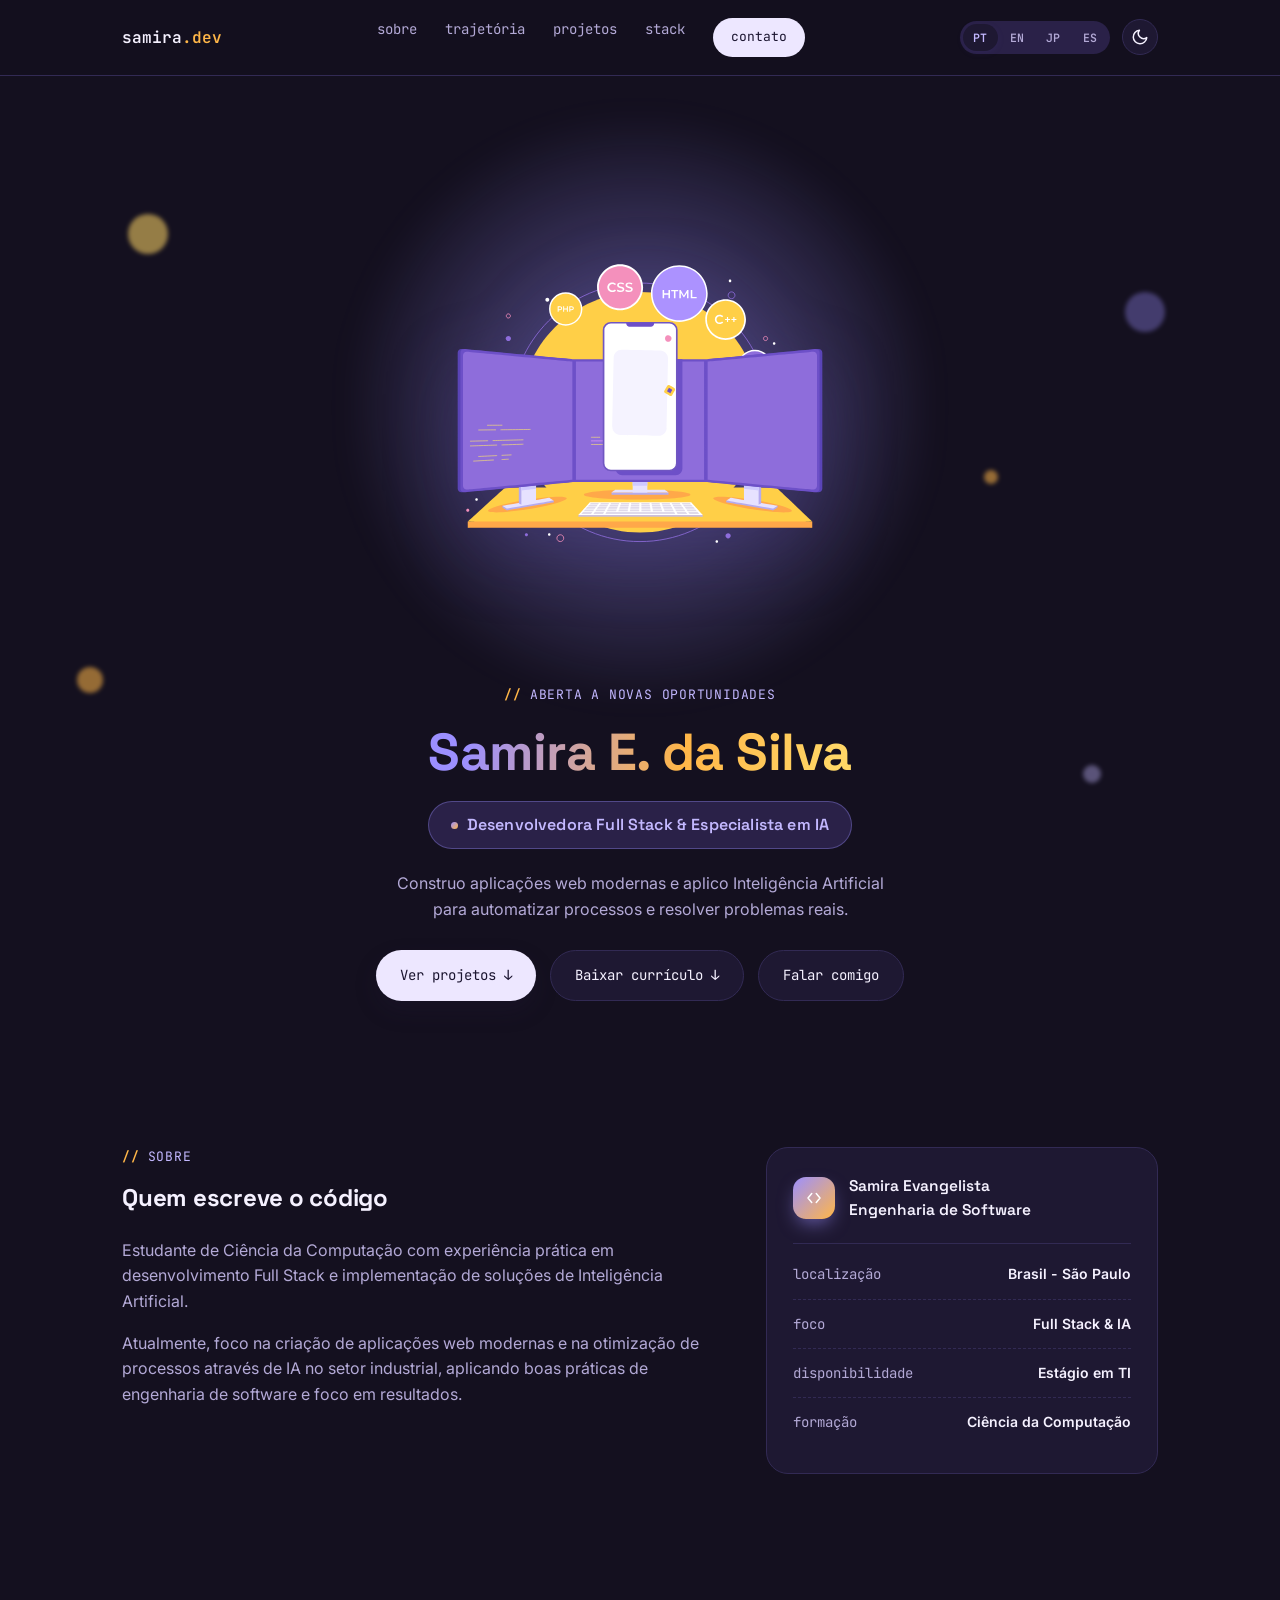
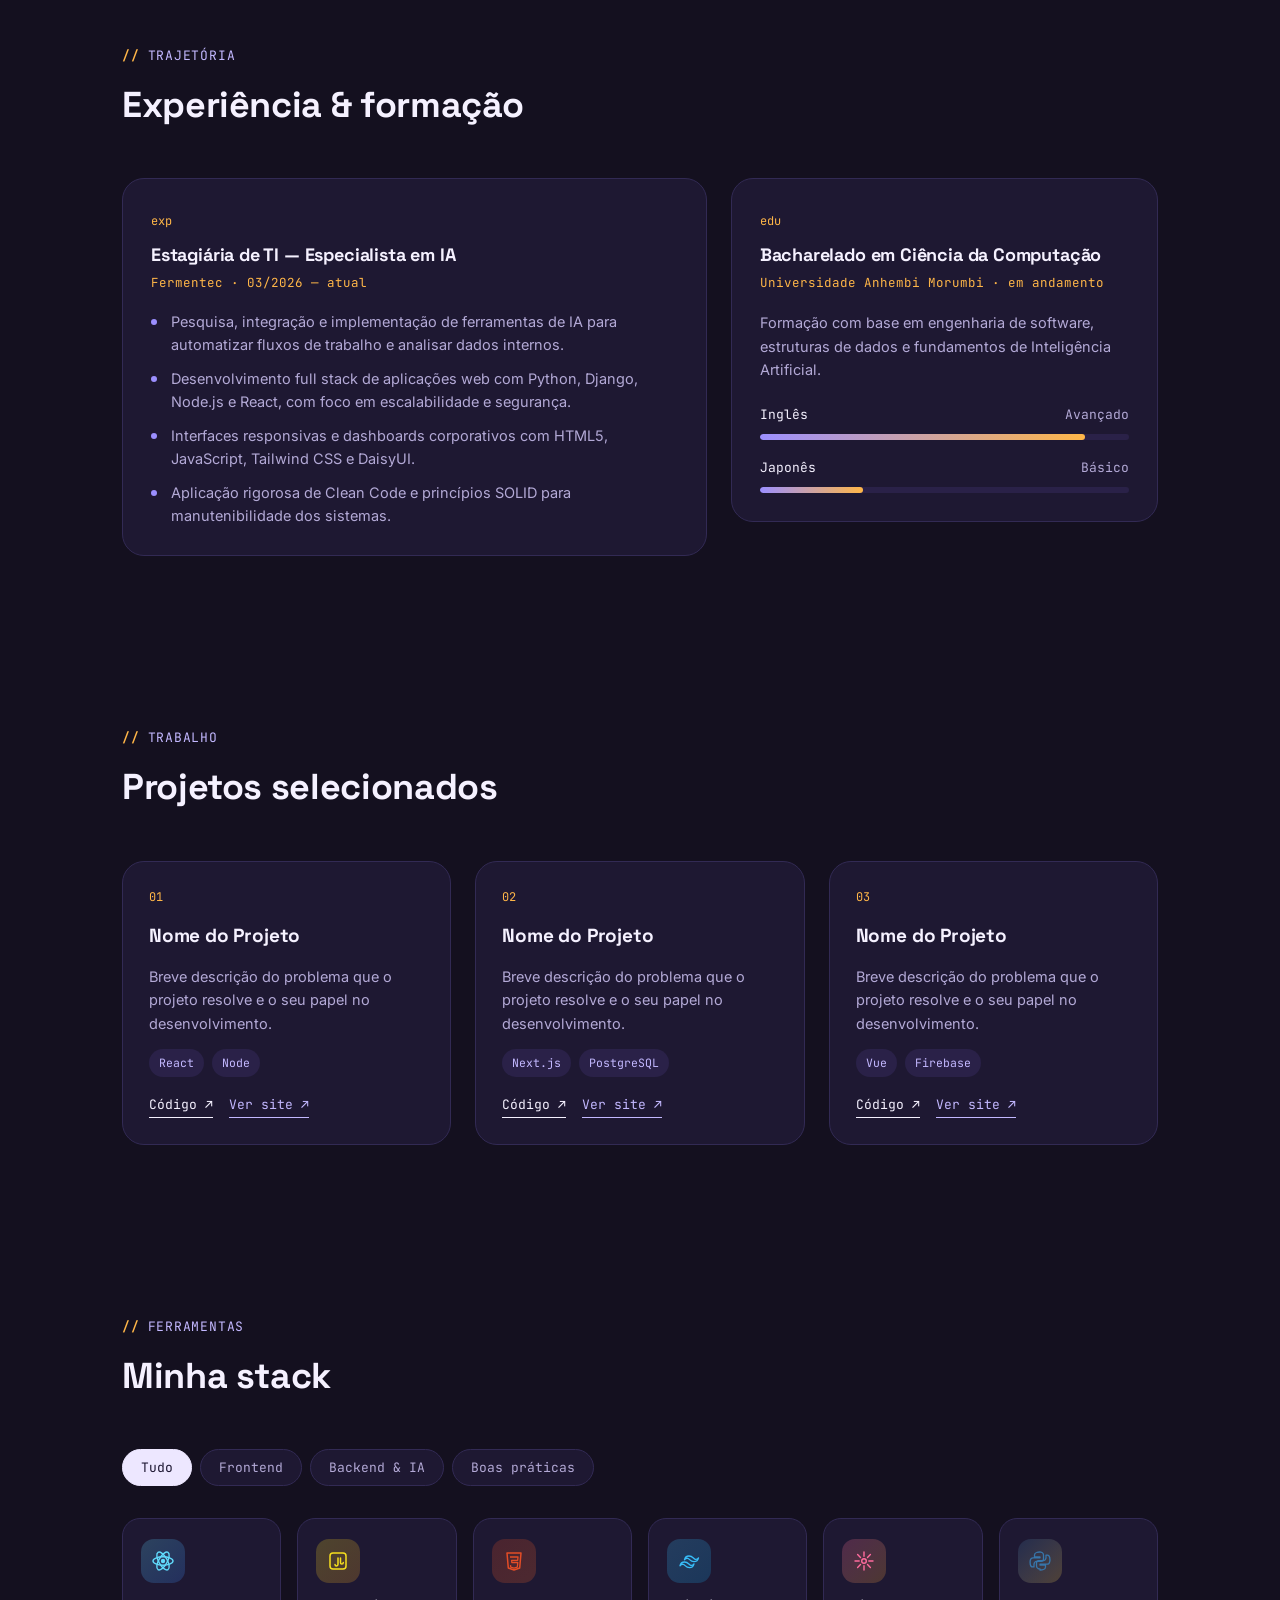
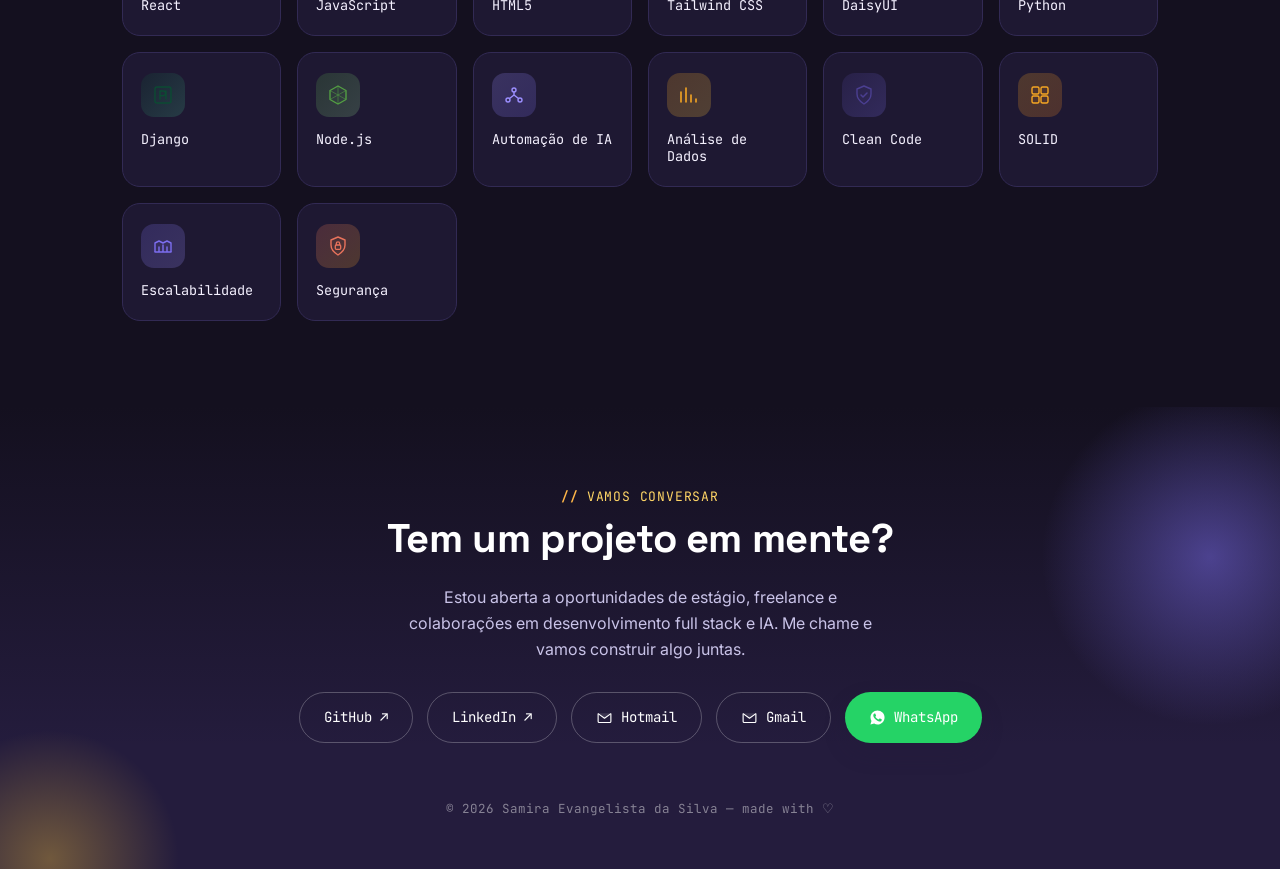
==== commit 1c73fe32: "Change profile role and footer text Updated profile role and footer text in multiple languages." ====
--- a/index.html
+++ b/index.html
@@ -97,7 +97,7 @@
         </div>
         <div>
           <div class="profile-name">Samira Evangelista</div>
-          <div class="profile-role" data-i18n="about.role">Full Stack &amp; IA</div>
+          <div class="profile-name" data-i18n="about.field">Engenharia de Software</div>
         </div>
       </div>
       <div class="fact"><span class="fact-label" data-i18n="about.fact.location">localização</span><span class="fact-value" data-i18n="about.fact.locationValue">Brasil - São Paulo</span></div>
@@ -390,6 +390,7 @@
     "about.eyebrow": "sobre",
     "about.title": "Quem escreve o código",
     "about.role": "Full Stack & IA",
+    "about.field": "Engenharia de Software",
     "about.p1": "Estudante de Ciência da Computação com experiência prática em desenvolvimento Full Stack e implementação de soluções de Inteligência Artificial.",
     "about.p2": "Atualmente, foco na criação de aplicações web modernas e na otimização de processos através de IA no setor industrial, aplicando boas práticas de engenharia de software e foco em resultados.",
     "about.fact.location": "localização",
@@ -434,7 +435,7 @@
     "contact.title": "Tem um projeto em mente?",
     "contact.p": "Estou aberta a oportunidades de estágio, freelance e colaborações em desenvolvimento full stack e IA. Me chame e vamos construir algo juntas.",
     "contact.btnEmail": "Enviar e-mail",
-    "footer.text": "© 2026 Samira Evangelista da Silva — feito com código e café",
+    "footer.text": "© 2026 Samira Evangelista da Silva — made with ♡",
     "meta.title": "Samira Evangelista da Silva — Desenvolvedora Full Stack"
   },
   en: {
@@ -452,6 +453,7 @@
     "about.eyebrow": "about",
     "about.title": "Who writes the code",
     "about.role": "Full Stack & AI",
+    "about.field": "Software Engineering",
     "about.p1": "Computer Science student with practical experience in Full Stack development and the implementation of Artificial Intelligence solutions.",
     "about.p2": "Currently focused on building modern web applications and optimizing industrial processes through AI, applying software engineering best practices with a strong focus on results.",
     "about.fact.location": "location",
@@ -496,7 +498,7 @@
     "contact.title": "Got a project in mind?",
     "contact.p": "I'm open to internship, freelance and collaboration opportunities in full stack development and AI. Reach out and let's build something together.",
     "contact.btnEmail": "Send an email",
-    "footer.text": "© 2026 Samira Evangelista da Silva — made with code and coffee",
+    "footer.text": "© 2026 Samira Evangelista da Silva — made with ♡",
     "meta.title": "Samira Evangelista da Silva — Full Stack Developer"
   },
   es: {
@@ -514,6 +516,7 @@
     "about.eyebrow": "sobre mí",
     "about.title": "Quién escribe el código",
     "about.role": "Full Stack e IA",
+    "about.field": "Ingeniería de Software",
     "about.p1": "Estudiante de Ciencias de la Computación con experiencia práctica en desarrollo Full Stack e implementación de soluciones de Inteligencia Artificial.",
     "about.p2": "Actualmente me enfoco en crear aplicaciones web modernas y optimizar procesos industriales mediante IA, aplicando buenas prácticas de ingeniería de software y orientación a resultados.",
     "about.fact.location": "ubicación",
@@ -558,7 +561,7 @@
     "contact.title": "¿Tienes un proyecto en mente?",
     "contact.p": "Estoy abierta a oportunidades de pasantía, freelance y colaboraciones en desarrollo full stack e IA. Escríbeme y construyamos algo juntas.",
     "contact.btnEmail": "Enviar correo",
-    "footer.text": "© 2026 Samira Evangelista da Silva — hecho con código y café",
+    "footer.text": "© 2026 Samira Evangelista da Silva — made with ♡",
     "meta.title": "Samira Evangelista da Silva — Desarrolladora Full Stack"
   },
   ja: {
@@ -576,6 +579,7 @@
     "about.eyebrow": "自己紹介",
     "about.title": "コードを書く人",
     "about.role": "フルスタック & AI",
+    "about.field": "ソフトウェア工学",
     "about.p1": "コンピュータサイエンスを専攻する学生で、フルスタック開発と人工知能ソリューションの実装において実務経験があります。",
     "about.p2": "現在は、モダンなWebアプリケーションの構築と、AIを活用した工業分野のプロセス最適化に注力しており、結果を重視したソフトウェアエンジニアリングのベストプラクティスを実践しています。",
     "about.fact.location": "所在地",
@@ -620,7 +624,7 @@
     "contact.title": "プロジェクトのご相談はありますか？",
     "contact.p": "インターンシップ、フリーランス、フルスタック開発やAI分野でのコラボレーションの機会を歓迎しています。お気軽にご連絡ください。",
     "contact.btnEmail": "メールを送る",
-    "footer.text": "© 2026 Samira Evangelista da Silva — コードとコーヒーで作りました",
+    "footer.text": "© 2026 Samira Evangelista da Silva — made with ♡",
     "meta.title": "Samira Evangelista da Silva ― フルスタック開発者"
   }
 };
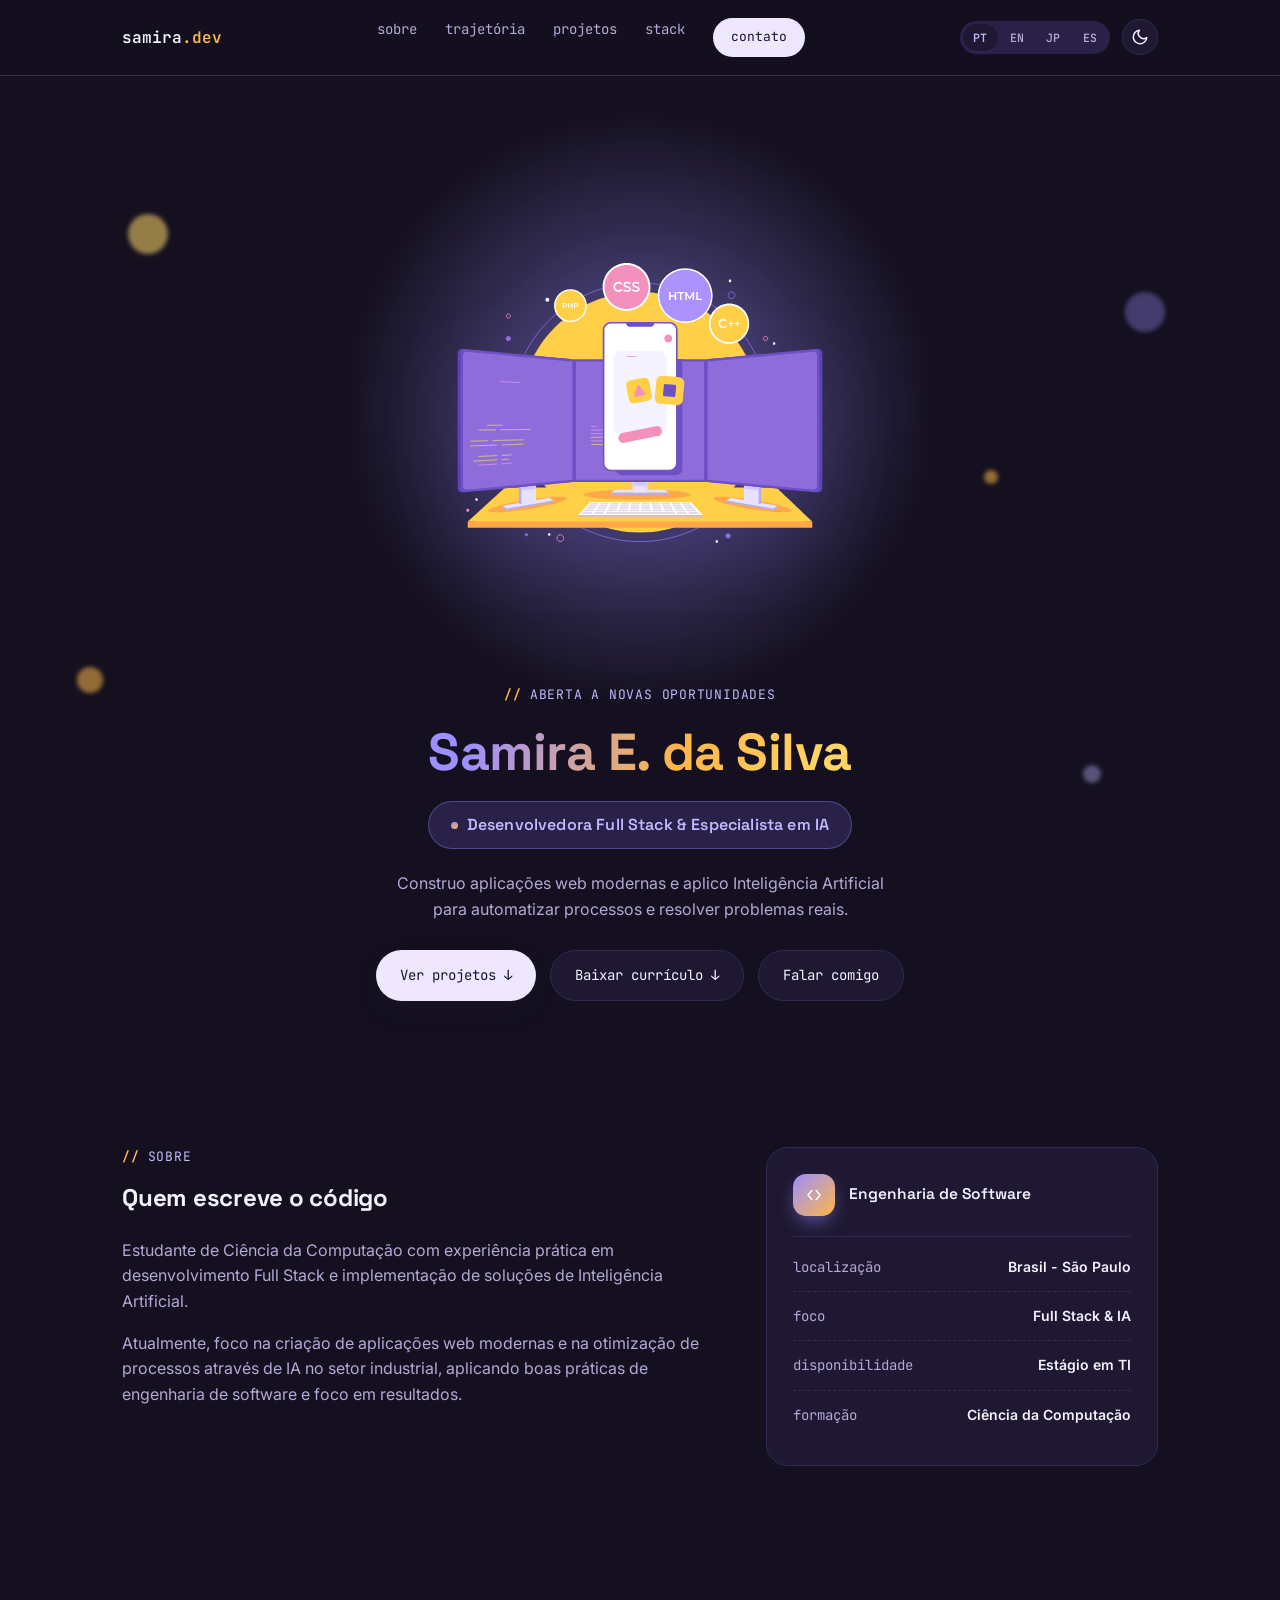
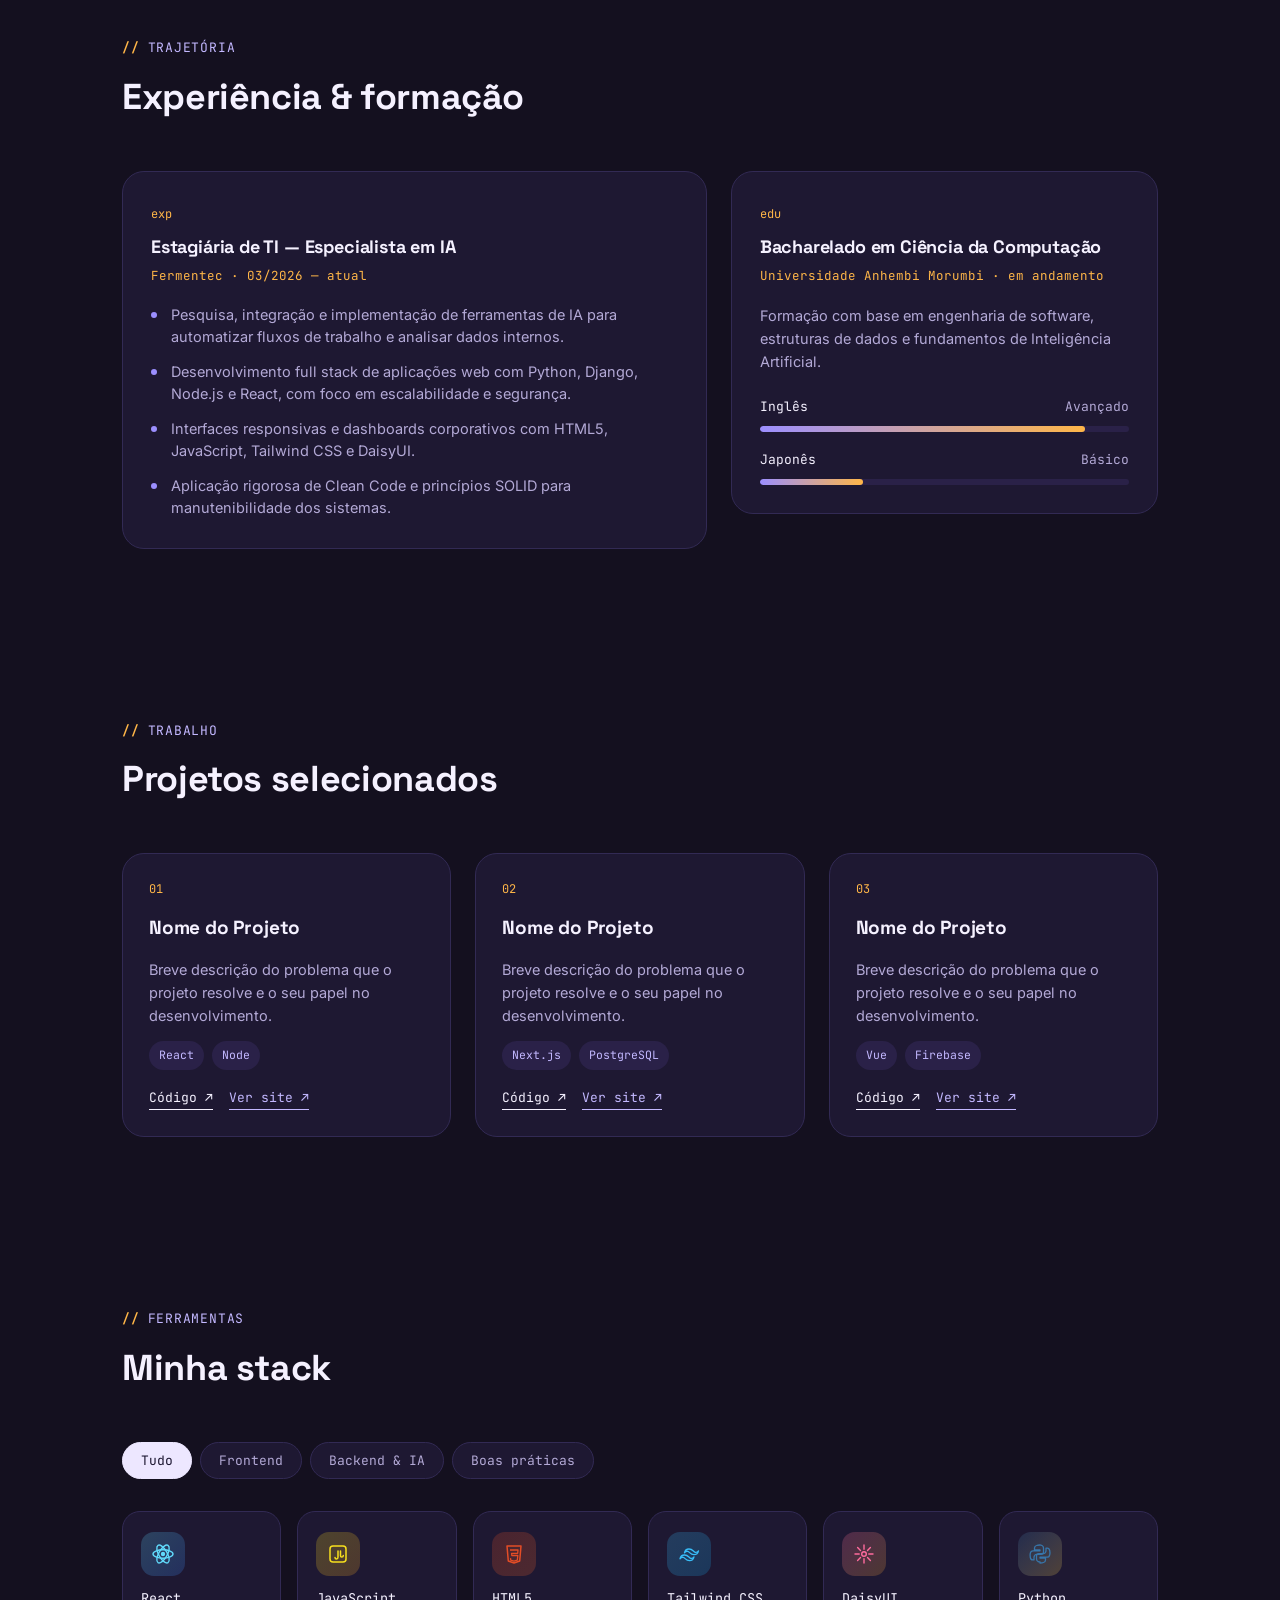
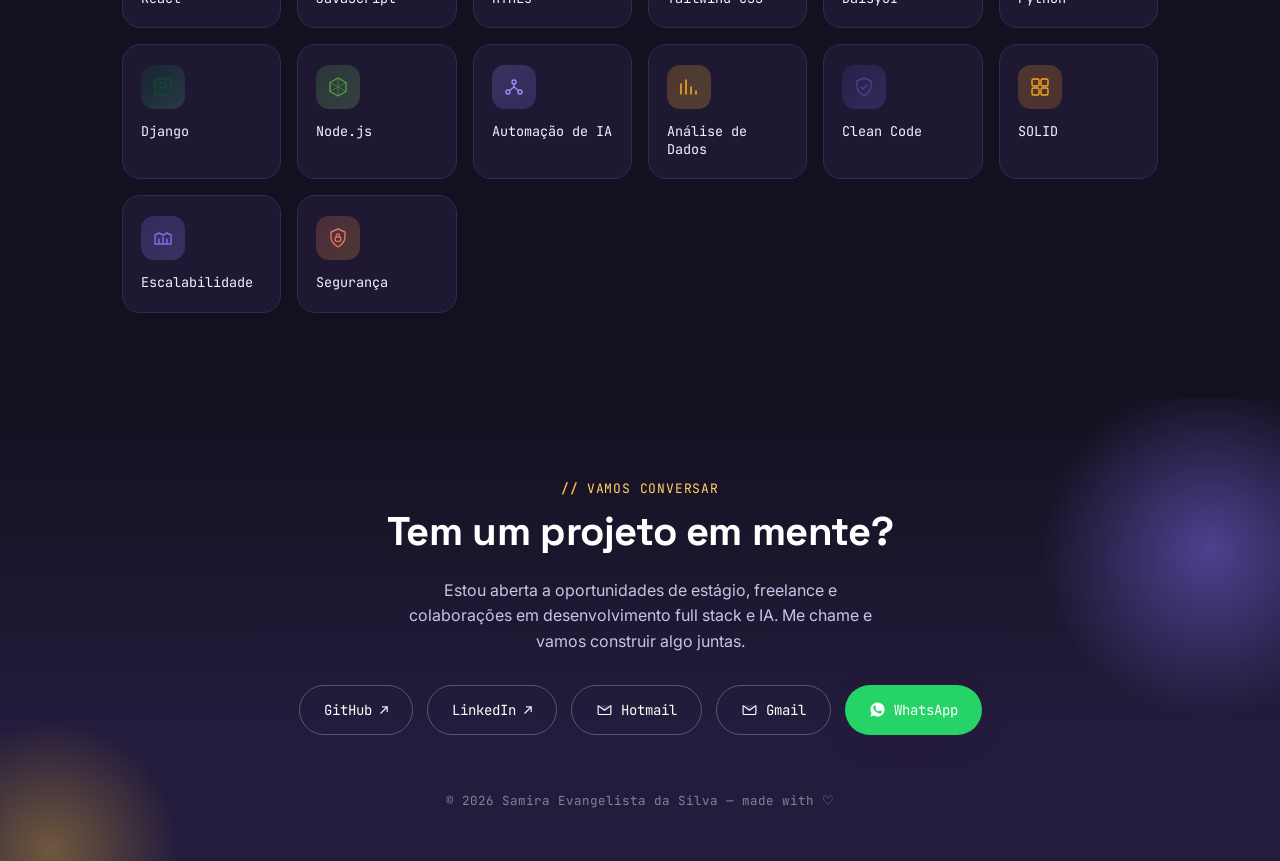
==== commit 4270173c: "update" ====
--- a/index.html
+++ b/index.html
@@ -96,7 +96,6 @@
           <svg viewBox="0 0 24 24" fill="none"><path d="M9 6 4 12l5 6M15 6l5 6-5 6" stroke="currentColor" stroke-width="2" stroke-linecap="round" stroke-linejoin="round"/></svg>
         </div>
         <div>
-          <div class="profile-name">Samira Evangelista</div>
           <div class="profile-name" data-i18n="about.field">Engenharia de Software</div>
         </div>
       </div>
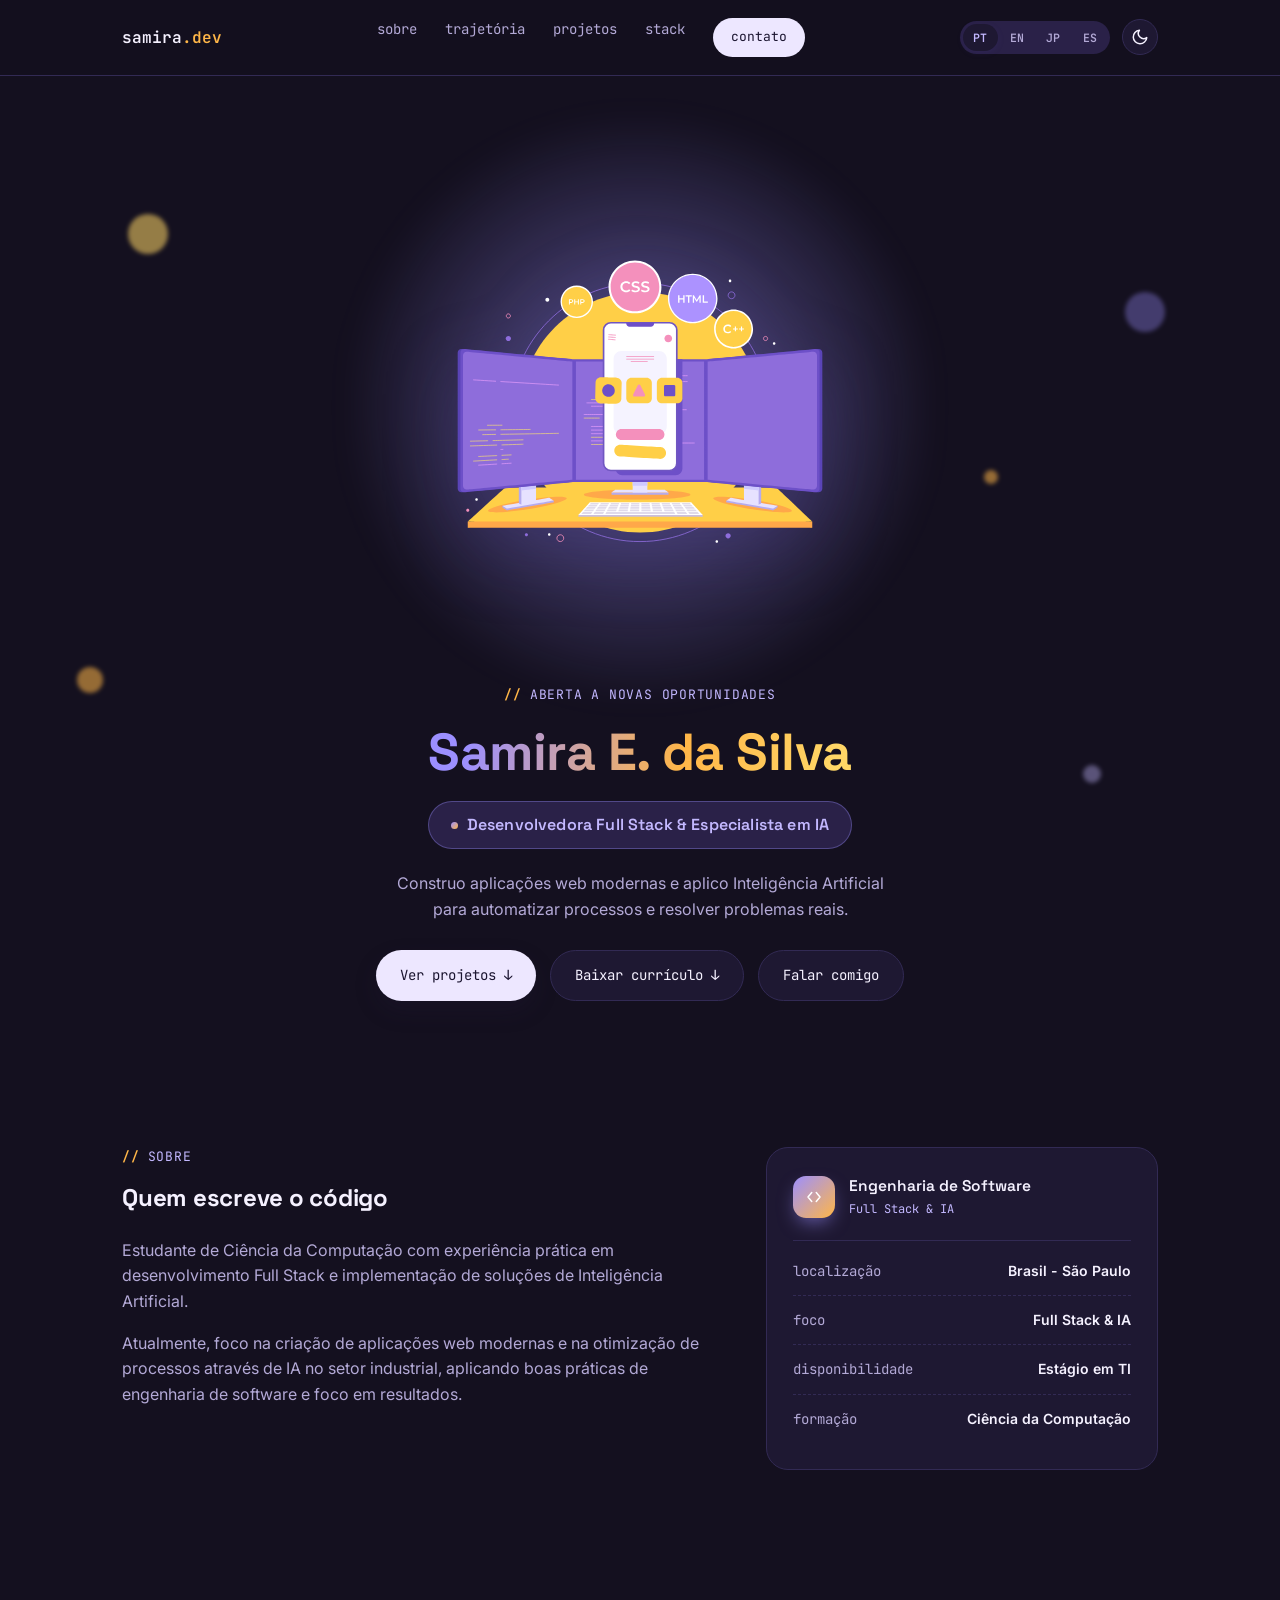
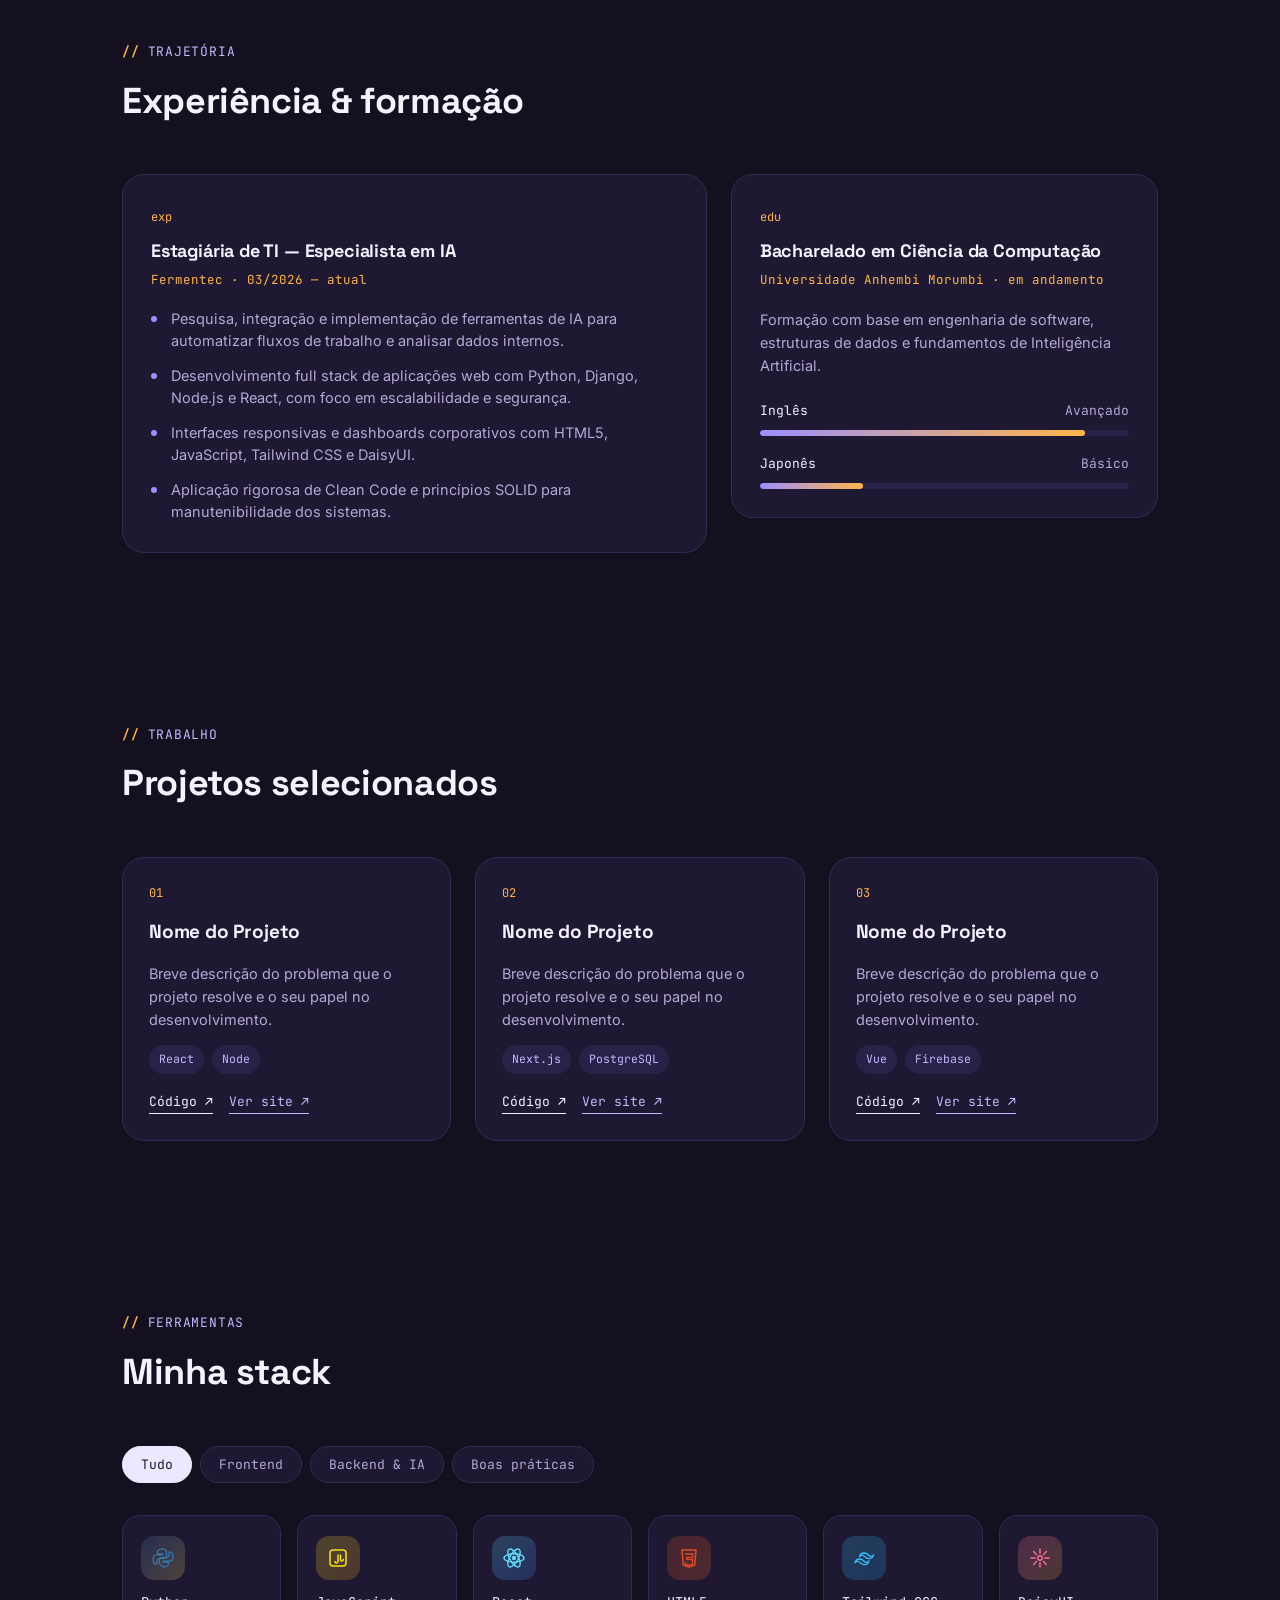
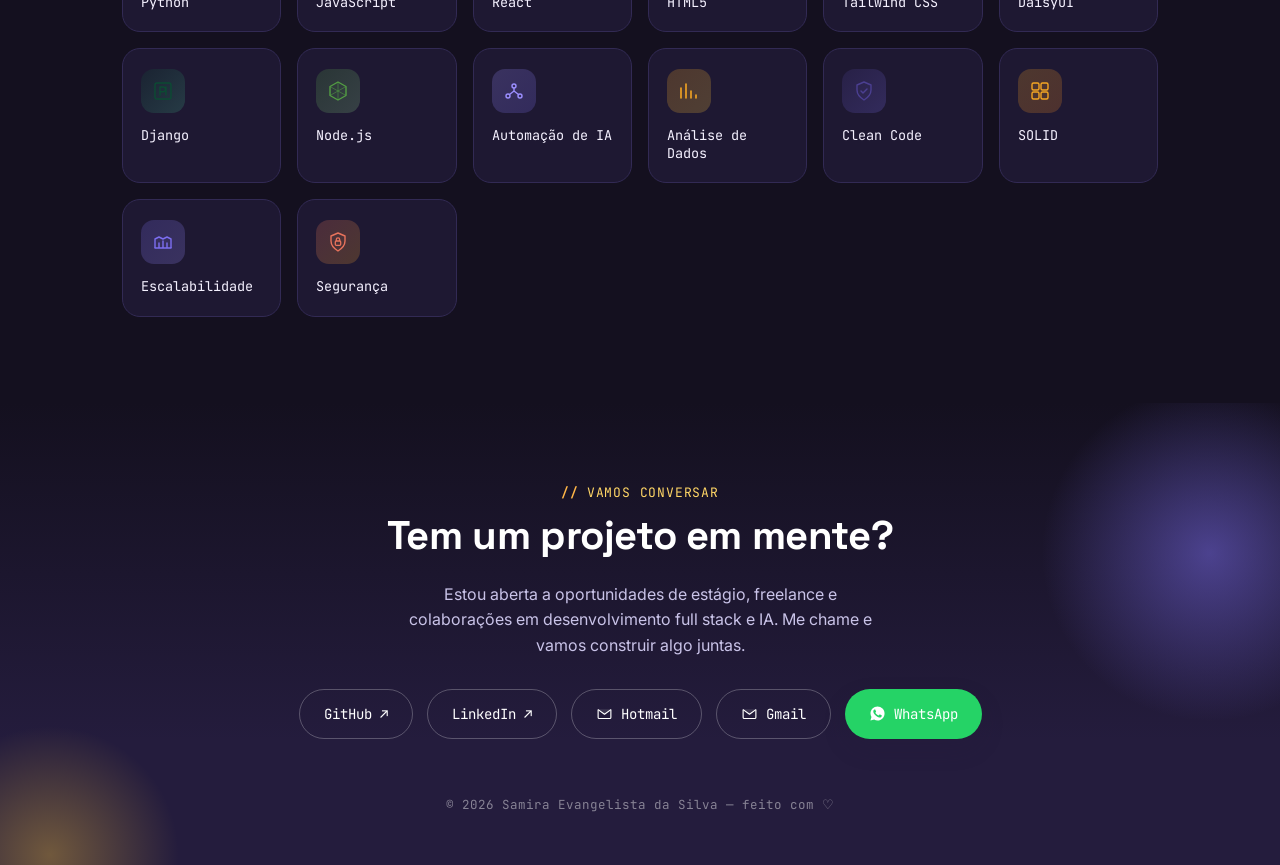
==== commit f4f77e2d: "reorgarnização dos card skills" ====
--- a/index.html
+++ b/index.html
@@ -15,7 +15,7 @@
 <meta name="viewport" content="width=device-width, initial-scale=1.0">
 <title>Samira Evangelista da Silva — Desenvolvedora Full Stack</title>
 <meta name="description" content="Samira Evangelista da Silva — desenvolvedora full stack e especialista em IA. Projetos, stack técnica e experiência em Python, Django, React e automação de IA.">
-<link rel="icon" type="image/svg+xml" href="favicon.svg">
+<link rel="icon" type="image/svg+xml" href="assets/favicon.svg">
 <meta property="og:title" content="Samira Evangelista da Silva — Desenvolvedora Full Stack">
 <meta property="og:description" content="Desenvolvedora full stack e especialista em IA. Confira projetos, stack técnica e experiência.">
 <meta property="og:type" content="website">
@@ -24,7 +24,10 @@
 <link rel="preconnect" href="https://fonts.googleapis.com">
 <link href="https://fonts.googleapis.com/css2?family=Space+Grotesk:wght@400;500;600;700&family=Inter:wght@400;500;600&family=JetBrains+Mono:wght@400;500;600&display=swap" rel="stylesheet">
 <link rel="stylesheet" href="style.css">
-<script src="lottie.min.js"></script>
+<script>
+"undefined"!=typeof document&&"undefined"!=typeof navigator&&function(t,e){"object"==typeof exports&&"undefined"!=typeof module?module.exports=e():"function"==typeof define&&define.amd?define(e):(t="undefined"!=typeof globalThis?globalThis:t||self).lottie=e()}(this,(function(){"use strict";var t="",e=!1,i=-999999,s=function(){return t};function a(t){return document.createElement(t)}function r(t,e){var i,s,a=t.length;for(i=0;i<a;i+=1)for(var r in s=t[i].prototype)Object.prototype.hasOwnProperty.call(s,r)&&(e.prototype[r]=s[r])}function n(t){function e(){}return e.prototype=t,e}var o=function(){function t(t){this.audios=[],this.audioFactory=t,this._volume=1,this._isMuted=!1}return t.prototype={addAudio:function(t){this.audios.push(t)},pause:function(){var t,e=this.audios.length;for(t=0;t<e;t+=1)this.audios[t].pause()},resume:function(){var t,e=this.audios.length;for(t=0;t<e;t+=1)this.audios[t].resume()},setRate:function(t){var e,i=this.audios.length;for(e=0;e<i;e+=1)this.audios[e].setRate(t)},createAudio:function(t){return this.audioFactory?this.audioFactory(t):window.Howl?new window.Howl({src:[t]}):{isPlaying:!1,play:function(){this.isPlaying=!0},seek:function(){this.isPlaying=!1},playing:function(){},rate:function(){},setVolume:function(){}}},setAudioFactory:function(t){this.audioFactory=t},setVolume:function(t){this._volume=t,this._updateVolume()},mute:function(){this._isMuted=!0,this._updateVolume()},unmute:function(){this._isMuted=!1,this._updateVolume()},getVolume:function(){return this._volume},_updateVolume:function(){var t,e=this.audios.length;for(t=0;t<e;t+=1)this.audios[t].volume(this._volume*(this._isMuted?0:1))}},function(){return new t}}(),h=function(){function t(t,e){var i,s=0,a=[];switch(t){case"int16":case"uint8c":i=1;break;default:i=1.1}for(s=0;s<e;s+=1)a.push(i);return a}return"function"==typeof Uint8ClampedArray&&"function"==typeof Float32Array?function(e,i){return"float32"===e?new Float32Array(i):"int16"===e?new Int16Array(i):"uint8c"===e?new Uint8ClampedArray(i):t(e,i)}:t}();function l(t){return Array.apply(null,{length:t})}function p(t){return p="function"==typeof Symbol&&"symbol"==typeof Symbol.iterator?function(t){return typeof t}:function(t){return t&&"function"==typeof Symbol&&t.constructor===Symbol&&t!==Symbol.prototype?"symbol":typeof t},p(t)}var f=!0,d=null,m=null,c="",u=/^((?!chrome|android).)*safari/i.test(navigator.userAgent),g=Math.pow,y=Math.sqrt,v=Math.floor,b=(Math.max,Math.min),_={};!function(){var t,e=["abs","acos","acosh","asin","asinh","atan","atanh","atan2","ceil","cbrt","expm1","clz32","cos","cosh","exp","floor","fround","hypot","imul","log","log1p","log2","log10","max","min","pow","random","round","sign","sin","sinh","sqrt","tan","tanh","trunc","E","LN10","LN2","LOG10E","LOG2E","PI","SQRT1_2","SQRT2"],i=e.length;for(t=0;t<i;t+=1)_[e[t]]=Math[e[t]]}(),_.random=Math.random,_.abs=function(t){if("object"===p(t)&&t.length){var e,i=l(t.length),s=t.length;for(e=0;e<s;e+=1)i[e]=Math.abs(t[e]);return i}return Math.abs(t)};var k=150,P=Math.PI/180,A=.5519;function S(t){0}function x(t,e,i,s){this.type=t,this.currentTime=e,this.totalTime=i,this.direction=s<0?-1:1}function w(t,e){this.type=t,this.direction=e<0?-1:1}function D(t,e,i,s){this.type=t,this.currentLoop=i,this.totalLoops=e,this.direction=s<0?-1:1}function C(t,e,i){this.type=t,this.firstFrame=e,this.totalFrames=i}function M(t,e){this.type=t,this.target=e}function T(t,e){this.type="renderFrameError",this.nativeError=t,this.currentTime=e}function F(t){this.type="configError",this.nativeError=t}var E,I=(E=0,function(){return c+"__lottie_element_"+(E+=1)});function L(t,e,i){var s,a,r,n,o,h,l,p;switch(h=i*(1-e),l=i*(1-(o=6*t-(n=Math.floor(6*t)))*e),p=i*(1-(1-o)*e),n%6){case 0:s=i,a=p,r=h;break;case 1:s=l,a=i,r=h;break;case 2:s=h,a=i,r=p;break;case 3:s=h,a=l,r=i;break;case 4:s=p,a=h,r=i;break;case 5:s=i,a=h,r=l}return[s,a,r]}function V(t,e,i){var s,a=Math.max(t,e,i),r=Math.min(t,e,i),n=a-r,o=0===a?0:n/a,h=a/255;switch(a){case r:s=0;break;case t:s=e-i+n*(e<i?6:0),s/=6*n;break;case e:s=i-t+2*n,s/=6*n;break;case i:s=t-e+4*n,s/=6*n}return[s,o,h]}function R(t,e){var i=V(255*t[0],255*t[1],255*t[2]);return i[1]+=e,i[1]>1?i[1]=1:i[1]<=0&&(i[1]=0),L(i[0],i[1],i[2])}function z(t,e){var i=V(255*t[0],255*t[1],255*t[2]);return i[2]+=e,i[2]>1?i[2]=1:i[2]<0&&(i[2]=0),L(i[0],i[1],i[2])}function O(t,e){var i=V(255*t[0],255*t[1],255*t[2]);return i[0]+=e/360,i[0]>1?i[0]-=1:i[0]<0&&(i[0]+=1),L(i[0],i[1],i[2])}!function(){var t,e,i=[];for(t=0;t<256;t+=1)e=t.toString(16),i[t]=1===e.length?"0"+e:e}();var N=function(){return d},B=function(){return m},q=function(t){k=t},j=function(){return k};function W(t){return document.createElementNS("http://www.w3.org/2000/svg",t)}function X(t){return X="function"==typeof Symbol&&"symbol"==typeof Symbol.iterator?function(t){return typeof t}:function(t){return t&&"function"==typeof Symbol&&t.constructor===Symbol&&t!==Symbol.prototype?"symbol":typeof t},X(t)}var H=function(){var t,i,s=1,a=[],r={onmessage:function(){},postMessage:function(e){t({data:e})}},n={postMessage:function(t){r.onmessage({data:t})}};function o(i){if(window.Worker&&window.Blob&&e){var s=new Blob(["var _workerSelf = self; self.onmessage = ",i.toString()],{type:"text/javascript"}),a=URL.createObjectURL(s);return new Worker(a)}return t=i,r}function h(){i||(i=o((function(t){if(n.dataManager||(n.dataManager=function(){function t(a,r){var n,o,h,l,p,d,m=a.length;for(o=0;o<m;o+=1)if("ks"in(n=a[o])&&!n.completed){if(n.completed=!0,n.hasMask){var c=n.masksProperties;for(l=c.length,h=0;h<l;h+=1)if(c[h].pt.k.i)s(c[h].pt.k);else for(d=c[h].pt.k.length,p=0;p<d;p+=1)c[h].pt.k[p].s&&s(c[h].pt.k[p].s[0]),c[h].pt.k[p].e&&s(c[h].pt.k[p].e[0])}0===n.ty?(n.layers=e(n.refId,r),t(n.layers,r)):4===n.ty?i(n.shapes):5===n.ty&&f(n)}}function e(t,e){var i=function(t,e){for(var i=0,s=e.length;i<s;){if(e[i].id===t)return e[i];i+=1}return null}(t,e);return i?i.layers.__used?JSON.parse(JSON.stringify(i.layers)):(i.layers.__used=!0,i.layers):null}function i(t){var e,a,r;for(e=t.length-1;e>=0;e-=1)if("sh"===t[e].ty)if(t[e].ks.k.i)s(t[e].ks.k);else for(r=t[e].ks.k.length,a=0;a<r;a+=1)t[e].ks.k[a].s&&s(t[e].ks.k[a].s[0]),t[e].ks.k[a].e&&s(t[e].ks.k[a].e[0]);else"gr"===t[e].ty&&i(t[e].it)}function s(t){var e,i=t.i.length;for(e=0;e<i;e+=1)t.i[e][0]+=t.v[e][0],t.i[e][1]+=t.v[e][1],t.o[e][0]+=t.v[e][0],t.o[e][1]+=t.v[e][1]}function a(t,e){var i=e?e.split("."):[100,100,100];return t[0]>i[0]||!(i[0]>t[0])&&(t[1]>i[1]||!(i[1]>t[1])&&(t[2]>i[2]||!(i[2]>t[2])&&null))}var r,n=function(){var t=[4,4,14];function e(t){var e,i,s,a=t.length;for(e=0;e<a;e+=1)5===t[e].ty&&(s=void 0,s=(i=t[e]).t.d,i.t.d={k:[{s:s,t:0}]})}return function(i){if(a(t,i.v)&&(e(i.layers),i.assets)){var s,r=i.assets.length;for(s=0;s<r;s+=1)i.assets[s].layers&&e(i.assets[s].layers)}}}(),o=(r=[4,7,99],function(t){if(t.chars&&!a(r,t.v)){var e,s=t.chars.length;for(e=0;e<s;e+=1){var n=t.chars[e];n.data&&n.data.shapes&&(i(n.data.shapes),n.data.ip=0,n.data.op=99999,n.data.st=0,n.data.sr=1,n.data.ks={p:{k:[0,0],a:0},s:{k:[100,100],a:0},a:{k:[0,0],a:0},r:{k:0,a:0},o:{k:100,a:0}},t.chars[e].t||(n.data.shapes.push({ty:"no"}),n.data.shapes[0].it.push({p:{k:[0,0],a:0},s:{k:[100,100],a:0},a:{k:[0,0],a:0},r:{k:0,a:0},o:{k:100,a:0},sk:{k:0,a:0},sa:{k:0,a:0},ty:"tr"})))}}}),h=function(){var t=[5,7,15];function e(t){var e,i,s=t.length;for(e=0;e<s;e+=1)5===t[e].ty&&(i=void 0,"number"==typeof(i=t[e].t.p).a&&(i.a={a:0,k:i.a}),"number"==typeof i.p&&(i.p={a:0,k:i.p}),"number"==typeof i.r&&(i.r={a:0,k:i.r}))}return function(i){if(a(t,i.v)&&(e(i.layers),i.assets)){var s,r=i.assets.length;for(s=0;s<r;s+=1)i.assets[s].layers&&e(i.assets[s].layers)}}}(),l=function(){var t=[4,1,9];function e(t){var i,s,a,r=t.length;for(i=0;i<r;i+=1)if("gr"===t[i].ty)e(t[i].it);else if("fl"===t[i].ty||"st"===t[i].ty)if(t[i].c.k&&t[i].c.k[0].i)for(a=t[i].c.k.length,s=0;s<a;s+=1)t[i].c.k[s].s&&(t[i].c.k[s].s[0]/=255,t[i].c.k[s].s[1]/=255,t[i].c.k[s].s[2]/=255,t[i].c.k[s].s[3]/=255),t[i].c.k[s].e&&(t[i].c.k[s].e[0]/=255,t[i].c.k[s].e[1]/=255,t[i].c.k[s].e[2]/=255,t[i].c.k[s].e[3]/=255);else t[i].c.k[0]/=255,t[i].c.k[1]/=255,t[i].c.k[2]/=255,t[i].c.k[3]/=255}function i(t){var i,s=t.length;for(i=0;i<s;i+=1)4===t[i].ty&&e(t[i].shapes)}return function(e){if(a(t,e.v)&&(i(e.layers),e.assets)){var s,r=e.assets.length;for(s=0;s<r;s+=1)e.assets[s].layers&&i(e.assets[s].layers)}}}(),p=function(){var t=[4,4,18];function e(t){var i,s,a;for(i=t.length-1;i>=0;i-=1)if("sh"===t[i].ty)if(t[i].ks.k.i)t[i].ks.k.c=t[i].closed;else for(a=t[i].ks.k.length,s=0;s<a;s+=1)t[i].ks.k[s].s&&(t[i].ks.k[s].s[0].c=t[i].closed),t[i].ks.k[s].e&&(t[i].ks.k[s].e[0].c=t[i].closed);else"gr"===t[i].ty&&e(t[i].it)}function i(t){var i,s,a,r,n,o,h=t.length;for(s=0;s<h;s+=1){if((i=t[s]).hasMask){var l=i.masksProperties;for(r=l.length,a=0;a<r;a+=1)if(l[a].pt.k.i)l[a].pt.k.c=l[a].cl;else for(o=l[a].pt.k.length,n=0;n<o;n+=1)l[a].pt.k[n].s&&(l[a].pt.k[n].s[0].c=l[a].cl),l[a].pt.k[n].e&&(l[a].pt.k[n].e[0].c=l[a].cl)}4===i.ty&&e(i.shapes)}}return function(e){if(a(t,e.v)&&(i(e.layers),e.assets)){var s,r=e.assets.length;for(s=0;s<r;s+=1)e.assets[s].layers&&i(e.assets[s].layers)}}}();function f(t){0===t.t.a.length&&t.t.p}var d={completeData:function(i){i.__complete||(l(i),n(i),o(i),h(i),p(i),t(i.layers,i.assets),function(i,s){if(i){var a=0,r=i.length;for(a=0;a<r;a+=1)1===i[a].t&&(i[a].data.layers=e(i[a].data.refId,s),t(i[a].data.layers,s))}}(i.chars,i.assets),i.__complete=!0)}};return d.checkColors=l,d.checkChars=o,d.checkPathProperties=h,d.checkShapes=p,d.completeLayers=t,d}()),n.assetLoader||(n.assetLoader=function(){function t(t){var e=t.getResponseHeader("content-type");return e&&"json"===t.responseType&&-1!==e.indexOf("json")||t.response&&"object"===X(t.response)?t.response:t.response&&"string"==typeof t.response?JSON.parse(t.response):t.responseText?JSON.parse(t.responseText):null}return{load:function(e,i,s,a){var r,n=new XMLHttpRequest;try{n.responseType="json"}catch(t){}n.onreadystatechange=function(){if(4===n.readyState)if(200===n.status)r=t(n),s(r);else try{r=t(n),s(r)}catch(t){a&&a(t)}};try{n.open(["G","E","T"].join(""),e,!0)}catch(t){n.open(["G","E","T"].join(""),i+"/"+e,!0)}n.send()}}}()),"loadAnimation"===t.data.type)n.assetLoader.load(t.data.path,t.data.fullPath,(function(e){n.dataManager.completeData(e),n.postMessage({id:t.data.id,payload:e,status:"success"})}),(function(){n.postMessage({id:t.data.id,status:"error"})}));else if("complete"===t.data.type){var e=t.data.animation;n.dataManager.completeData(e),n.postMessage({id:t.data.id,payload:e,status:"success"})}else"loadData"===t.data.type&&n.assetLoader.load(t.data.path,t.data.fullPath,(function(e){n.postMessage({id:t.data.id,payload:e,status:"success"})}),(function(){n.postMessage({id:t.data.id,status:"error"})}))})),i.onmessage=function(t){var e=t.data,i=e.id,s=a[i];a[i]=null,"success"===e.status?s.onComplete(e.payload):s.onError&&s.onError()})}function l(t,e){var i="processId_"+(s+=1);return a[i]={onComplete:t,onError:e},i}return{loadAnimation:function(t,e,s){h();var a=l(e,s);i.postMessage({type:"loadAnimation",path:t,fullPath:window.location.origin+window.location.pathname,id:a})},loadData:function(t,e,s){h();var a=l(e,s);i.postMessage({type:"loadData",path:t,fullPath:window.location.origin+window.location.pathname,id:a})},completeAnimation:function(t,e,s){h();var a=l(e,s);i.postMessage({type:"complete",animation:t,id:a})}}}(),Y=function(){var t=function(){var t=a("canvas");t.width=1,t.height=1;var e=t.getContext("2d");return e.fillStyle="rgba(0,0,0,0)",e.fillRect(0,0,1,1),t}();function e(){this.loadedAssets+=1,this.loadedAssets===this.totalImages&&this.loadedFootagesCount===this.totalFootages&&this.imagesLoadedCb&&this.imagesLoadedCb(null)}function i(){this.loadedFootagesCount+=1,this.loadedAssets===this.totalImages&&this.loadedFootagesCount===this.totalFootages&&this.imagesLoadedCb&&this.imagesLoadedCb(null)}function s(t,e,i){var s="";if(t.e)s=t.p;else if(e){var a=t.p;-1!==a.indexOf("images/")&&(a=a.split("/")[1]),s=e+a}else s=i,s+=t.u?t.u:"",s+=t.p;return s}function r(t){var e=0,i=setInterval(function(){(t.getBBox().width||e>500)&&(this._imageLoaded(),clearInterval(i)),e+=1}.bind(this),50)}function n(t){var e={assetData:t},i=s(t,this.assetsPath,this.path);return H.loadData(i,function(t){e.img=t,this._footageLoaded()}.bind(this),function(){e.img={},this._footageLoaded()}.bind(this)),e}function o(){this._imageLoaded=e.bind(this),this._footageLoaded=i.bind(this),this.testImageLoaded=r.bind(this),this.createFootageData=n.bind(this),this.assetsPath="",this.path="",this.totalImages=0,this.totalFootages=0,this.loadedAssets=0,this.loadedFootagesCount=0,this.imagesLoadedCb=null,this.images=[]}return o.prototype={loadAssets:function(t,e){var i;this.imagesLoadedCb=e;var s=t.length;for(i=0;i<s;i+=1)t[i].layers||(t[i].t&&"seq"!==t[i].t?3===t[i].t&&(this.totalFootages+=1,this.images.push(this.createFootageData(t[i]))):(this.totalImages+=1,this.images.push(this._createImageData(t[i]))))},setAssetsPath:function(t){this.assetsPath=t||""},setPath:function(t){this.path=t||""},loadedImages:function(){return this.totalImages===this.loadedAssets},loadedFootages:function(){return this.totalFootages===this.loadedFootagesCount},destroy:function(){this.imagesLoadedCb=null,this.images.length=0},getAsset:function(t){for(var e=0,i=this.images.length;e<i;){if(this.images[e].assetData===t)return this.images[e].img;e+=1}return null},createImgData:function(e){var i=s(e,this.assetsPath,this.path),r=a("img");r.crossOrigin="anonymous",r.addEventListener("load",this._imageLoaded,!1),r.addEventListener("error",function(){n.img=t,this._imageLoaded()}.bind(this),!1),r.src=i;var n={img:r,assetData:e};return n},createImageData:function(e){var i=s(e,this.assetsPath,this.path),a=W("image");u?this.testImageLoaded(a):a.addEventListener("load",this._imageLoaded,!1),a.addEventListener("error",function(){r.img=t,this._imageLoaded()}.bind(this),!1),a.setAttributeNS("http://www.w3.org/1999/xlink","href",i),this._elementHelper.append?this._elementHelper.append(a):this._elementHelper.appendChild(a);var r={img:a,assetData:e};return r},imageLoaded:e,footageLoaded:i,setCacheType:function(t,e){"svg"===t?(this._elementHelper=e,this._createImageData=this.createImageData.bind(this)):this._createImageData=this.createImgData.bind(this)}},o}();function G(){}G.prototype={triggerEvent:function(t,e){if(this._cbs[t])for(var i=this._cbs[t],s=0;s<i.length;s+=1)i[s](e)},addEventListener:function(t,e){return this._cbs[t]||(this._cbs[t]=[]),this._cbs[t].push(e),function(){this.removeEventListener(t,e)}.bind(this)},removeEventListener:function(t,e){if(e){if(this._cbs[t]){for(var i=0,s=this._cbs[t].length;i<s;)this._cbs[t][i]===e&&(this._cbs[t].splice(i,1),i-=1,s-=1),i+=1;this._cbs[t].length||(this._cbs[t]=null)}}else this._cbs[t]=null}};var K=function(){function t(t){for(var e,i=t.split("\r\n"),s={},a=0,r=0;r<i.length;r+=1)2===(e=i[r].split(":")).length&&(s[e[0]]=e[1].trim(),a+=1);if(0===a)throw new Error;return s}return function(e){for(var i=[],s=0;s<e.length;s+=1){var a=e[s],r={time:a.tm,duration:a.dr};try{r.payload=JSON.parse(e[s].cm)}catch(i){try{r.payload=t(e[s].cm)}catch(t){r.payload={name:e[s].cm}}}i.push(r)}return i}}(),J=function(){function t(t){this.compositions.push(t)}return function(){function e(t){for(var e=0,i=this.compositions.length;e<i;){if(this.compositions[e].data&&this.compositions[e].data.nm===t)return this.compositions[e].prepareFrame&&this.compositions[e].data.xt&&this.compositions[e].prepareFrame(this.currentFrame),this.compositions[e].compInterface;e+=1}return null}return e.compositions=[],e.currentFrame=0,e.registerComposition=t,e}}(),U={};function Z(t){return Z="function"==typeof Symbol&&"symbol"==typeof Symbol.iterator?function(t){return typeof t}:function(t){return t&&"function"==typeof Symbol&&t.constructor===Symbol&&t!==Symbol.prototype?"symbol":typeof t},Z(t)}var Q=function(){this._cbs=[],this.name="",this.path="",this.isLoaded=!1,this.currentFrame=0,this.currentRawFrame=0,this.firstFrame=0,this.totalFrames=0,this.frameRate=0,this.frameMult=0,this.playSpeed=1,this.playDirection=1,this.playCount=0,this.animationData={},this.assets=[],this.isPaused=!0,this.autoplay=!1,this.loop=!0,this.renderer=null,this.animationID=I(),this.assetsPath="",this.timeCompleted=0,this.segmentPos=0,this.isSubframeEnabled=f,this.segments=[],this._idle=!0,this._completedLoop=!1,this.projectInterface=J(),this.imagePreloader=new Y,this.audioController=o(),this.markers=[],this.configAnimation=this.configAnimation.bind(this),this.onSetupError=this.onSetupError.bind(this),this.onSegmentComplete=this.onSegmentComplete.bind(this),this.drawnFrameEvent=new x("drawnFrame",0,0,0),this.expressionsPlugin=N()};r([G],Q),Q.prototype.setParams=function(t){(t.wrapper||t.container)&&(this.wrapper=t.wrapper||t.container);var e="svg";t.animType?e=t.animType:t.renderer&&(e=t.renderer);var i=U[e];this.renderer=new i(this,t.rendererSettings),this.imagePreloader.setCacheType(e,this.renderer.globalData.defs),this.renderer.setProjectInterface(this.projectInterface),this.animType=e,""===t.loop||null===t.loop||void 0===t.loop||!0===t.loop?this.loop=!0:!1===t.loop?this.loop=!1:this.loop=parseInt(t.loop,10),this.autoplay=!("autoplay"in t)||t.autoplay,this.name=t.name?t.name:"",this.autoloadSegments=!Object.prototype.hasOwnProperty.call(t,"autoloadSegments")||t.autoloadSegments,this.assetsPath=t.assetsPath,this.initialSegment=t.initialSegment,t.audioFactory&&this.audioController.setAudioFactory(t.audioFactory),t.animationData?this.setupAnimation(t.animationData):t.path&&(-1!==t.path.lastIndexOf("\\")?this.path=t.path.substr(0,t.path.lastIndexOf("\\")+1):this.path=t.path.substr(0,t.path.lastIndexOf("/")+1),this.fileName=t.path.substr(t.path.lastIndexOf("/")+1),this.fileName=this.fileName.substr(0,this.fileName.lastIndexOf(".json")),H.loadAnimation(t.path,this.configAnimation,this.onSetupError))},Q.prototype.onSetupError=function(){this.trigger("data_failed")},Q.prototype.setupAnimation=function(t){H.completeAnimation(t,this.configAnimation)},Q.prototype.setData=function(t,e){e&&"object"!==Z(e)&&(e=JSON.parse(e));var i={wrapper:t,animationData:e},s=t.attributes;i.path=s.getNamedItem("data-animation-path")?s.getNamedItem("data-animation-path").value:s.getNamedItem("data-bm-path")?s.getNamedItem("data-bm-path").value:s.getNamedItem("bm-path")?s.getNamedItem("bm-path").value:"",i.animType=s.getNamedItem("data-anim-type")?s.getNamedItem("data-anim-type").value:s.getNamedItem("data-bm-type")?s.getNamedItem("data-bm-type").value:s.getNamedItem("bm-type")?s.getNamedItem("bm-type").value:s.getNamedItem("data-bm-renderer")?s.getNamedItem("data-bm-renderer").value:s.getNamedItem("bm-renderer")?s.getNamedItem("bm-renderer").value:function(){if(U.canvas)return"canvas";for(var t in U)if(U[t])return t;return""}()||"canvas";var a=s.getNamedItem("data-anim-loop")?s.getNamedItem("data-anim-loop").value:s.getNamedItem("data-bm-loop")?s.getNamedItem("data-bm-loop").value:s.getNamedItem("bm-loop")?s.getNamedItem("bm-loop").value:"";"false"===a?i.loop=!1:"true"===a?i.loop=!0:""!==a&&(i.loop=parseInt(a,10));var r=s.getNamedItem("data-anim-autoplay")?s.getNamedItem("data-anim-autoplay").value:s.getNamedItem("data-bm-autoplay")?s.getNamedItem("data-bm-autoplay").value:!s.getNamedItem("bm-autoplay")||s.getNamedItem("bm-autoplay").value;i.autoplay="false"!==r,i.name=s.getNamedItem("data-name")?s.getNamedItem("data-name").value:s.getNamedItem("data-bm-name")?s.getNamedItem("data-bm-name").value:s.getNamedItem("bm-name")?s.getNamedItem("bm-name").value:"","false"===(s.getNamedItem("data-anim-prerender")?s.getNamedItem("data-anim-prerender").value:s.getNamedItem("data-bm-prerender")?s.getNamedItem("data-bm-prerender").value:s.getNamedItem("bm-prerender")?s.getNamedItem("bm-prerender").value:"")&&(i.prerender=!1),i.path?this.setParams(i):this.trigger("destroy")},Q.prototype.includeLayers=function(t){t.op>this.animationData.op&&(this.animationData.op=t.op,this.totalFrames=Math.floor(t.op-this.animationData.ip));var e,i,s=this.animationData.layers,a=s.length,r=t.layers,n=r.length;for(i=0;i<n;i+=1)for(e=0;e<a;){if(s[e].id===r[i].id){s[e]=r[i];break}e+=1}if((t.chars||t.fonts)&&(this.renderer.globalData.fontManager.addChars(t.chars),this.renderer.globalData.fontManager.addFonts(t.fonts,this.renderer.globalData.defs)),t.assets)for(a=t.assets.length,e=0;e<a;e+=1)this.animationData.assets.push(t.assets[e]);this.animationData.__complete=!1,H.completeAnimation(this.animationData,this.onSegmentComplete)},Q.prototype.onSegmentComplete=function(t){this.animationData=t;var e=N();e&&e.initExpressions(this),this.loadNextSegment()},Q.prototype.loadNextSegment=function(){var t=this.animationData.segments;if(!t||0===t.length||!this.autoloadSegments)return this.trigger("data_ready"),void(this.timeCompleted=this.totalFrames);var e=t.shift();this.timeCompleted=e.time*this.frameRate;var i=this.path+this.fileName+"_"+this.segmentPos+".json";this.segmentPos+=1,H.loadData(i,this.includeLayers.bind(this),function(){this.trigger("data_failed")}.bind(this))},Q.prototype.loadSegments=function(){this.animationData.segments||(this.timeCompleted=this.totalFrames),this.loadNextSegment()},Q.prototype.imagesLoaded=function(){this.trigger("loaded_images"),this.checkLoaded()},Q.prototype.preloadImages=function(){this.imagePreloader.setAssetsPath(this.assetsPath),this.imagePreloader.setPath(this.path),this.imagePreloader.loadAssets(this.animationData.assets,this.imagesLoaded.bind(this))},Q.prototype.configAnimation=function(t){if(this.renderer)try{this.animationData=t,this.initialSegment?(this.totalFrames=Math.floor(this.initialSegment[1]-this.initialSegment[0]),this.firstFrame=Math.round(this.initialSegment[0])):(this.totalFrames=Math.floor(this.animationData.op-this.animationData.ip),this.firstFrame=Math.round(this.animationData.ip)),this.renderer.configAnimation(t),t.assets||(t.assets=[]),this.assets=this.animationData.assets,this.frameRate=this.animationData.fr,this.frameMult=this.animationData.fr/1e3,this.renderer.searchExtraCompositions(t.assets),this.markers=K(t.markers||[]),this.trigger("config_ready"),this.preloadImages(),this.loadSegments(),this.updaFrameModifier(),this.waitForFontsLoaded(),this.isPaused&&this.audioController.pause()}catch(t){this.triggerConfigError(t)}},Q.prototype.waitForFontsLoaded=function(){this.renderer&&(this.renderer.globalData.fontManager.isLoaded?this.checkLoaded():setTimeout(this.waitForFontsLoaded.bind(this),20))},Q.prototype.checkLoaded=function(){if(!this.isLoaded&&this.renderer.globalData.fontManager.isLoaded&&(this.imagePreloader.loadedImages()||"canvas"!==this.renderer.rendererType)&&this.imagePreloader.loadedFootages()){this.isLoaded=!0;var t=N();t&&t.initExpressions(this),this.renderer.initItems(),setTimeout(function(){this.trigger("DOMLoaded")}.bind(this),0),this.gotoFrame(),this.autoplay&&this.play()}},Q.prototype.resize=function(t,e){var i="number"==typeof t?t:void 0,s="number"==typeof e?e:void 0;this.renderer.updateContainerSize(i,s)},Q.prototype.setSubframe=function(t){this.isSubframeEnabled=!!t},Q.prototype.gotoFrame=function(){this.currentFrame=this.isSubframeEnabled?this.currentRawFrame:~~this.currentRawFrame,this.timeCompleted!==this.totalFrames&&this.currentFrame>this.timeCompleted&&(this.currentFrame=this.timeCompleted),this.trigger("enterFrame"),this.renderFrame(),this.trigger("drawnFrame")},Q.prototype.renderFrame=function(){if(!1!==this.isLoaded&&this.renderer)try{this.expressionsPlugin&&this.expressionsPlugin.resetFrame(),this.renderer.renderFrame(this.currentFrame+this.firstFrame)}catch(t){this.triggerRenderFrameError(t)}},Q.prototype.play=function(t){t&&this.name!==t||!0===this.isPaused&&(this.isPaused=!1,this.trigger("_play"),this.audioController.resume(),this._idle&&(this._idle=!1,this.trigger("_active")))},Q.prototype.pause=function(t){t&&this.name!==t||!1===this.isPaused&&(this.isPaused=!0,this.trigger("_pause"),this._idle=!0,this.trigger("_idle"),this.audioController.pause())},Q.prototype.togglePause=function(t){t&&this.name!==t||(!0===this.isPaused?this.play():this.pause())},Q.prototype.stop=function(t){t&&this.name!==t||(this.pause(),this.playCount=0,this._completedLoop=!1,this.setCurrentRawFrameValue(0))},Q.prototype.getMarkerData=function(t){for(var e,i=0;i<this.markers.length;i+=1)if((e=this.markers[i]).payload&&e.payload.name===t)return e;return null},Q.prototype.goToAndStop=function(t,e,i){if(!i||this.name===i){var s=Number(t);if(isNaN(s)){var a=this.getMarkerData(t);a&&this.goToAndStop(a.time,!0)}else e?this.setCurrentRawFrameValue(t):this.setCurrentRawFrameValue(t*this.frameModifier);this.pause()}},Q.prototype.goToAndPlay=function(t,e,i){if(!i||this.name===i){var s=Number(t);if(isNaN(s)){var a=this.getMarkerData(t);a&&(a.duration?this.playSegments([a.time,a.time+a.duration],!0):this.goToAndStop(a.time,!0))}else this.goToAndStop(s,e,i);this.play()}},Q.prototype.advanceTime=function(t){if(!0!==this.isPaused&&!1!==this.isLoaded){var e=this.currentRawFrame+t*this.frameModifier,i=!1;e>=this.totalFrames-1&&this.frameModifier>0?this.loop&&this.playCount!==this.loop?e>=this.totalFrames?(this.playCount+=1,this.checkSegments(e%this.totalFrames)||(this.setCurrentRawFrameValue(e%this.totalFrames),this._completedLoop=!0,this.trigger("loopComplete"))):this.setCurrentRawFrameValue(e):this.checkSegments(e>this.totalFrames?e%this.totalFrames:0)||(i=!0,e=this.totalFrames-1):e<0?this.checkSegments(e%this.totalFrames)||(!this.loop||this.playCount--<=0&&!0!==this.loop?(i=!0,e=0):(this.setCurrentRawFrameValue(this.totalFrames+e%this.totalFrames),this._completedLoop?this.trigger("loopComplete"):this._completedLoop=!0)):this.setCurrentRawFrameValue(e),i&&(this.setCurrentRawFrameValue(e),this.pause(),this.trigger("complete"))}},Q.prototype.adjustSegment=function(t,e){this.playCount=0,t[1]<t[0]?(this.frameModifier>0&&(this.playSpeed<0?this.setSpeed(-this.playSpeed):this.setDirection(-1)),this.totalFrames=t[0]-t[1],this.timeCompleted=this.totalFrames,this.firstFrame=t[1],this.setCurrentRawFrameValue(this.totalFrames-.001-e)):t[1]>t[0]&&(this.frameModifier<0&&(this.playSpeed<0?this.setSpeed(-this.playSpeed):this.setDirection(1)),this.totalFrames=t[1]-t[0],this.timeCompleted=this.totalFrames,this.firstFrame=t[0],this.setCurrentRawFrameValue(.001+e)),this.trigger("segmentStart")},Q.prototype.setSegment=function(t,e){var i=-1;this.isPaused&&(this.currentRawFrame+this.firstFrame<t?i=t:this.currentRawFrame+this.firstFrame>e&&(i=e-t)),this.firstFrame=t,this.totalFrames=e-t,this.timeCompleted=this.totalFrames,-1!==i&&this.goToAndStop(i,!0)},Q.prototype.playSegments=function(t,e){if(e&&(this.segments.length=0),"object"===Z(t[0])){var i,s=t.length;for(i=0;i<s;i+=1)this.segments.push(t[i])}else this.segments.push(t);this.segments.length&&e&&this.adjustSegment(this.segments.shift(),0),this.isPaused&&this.play()},Q.prototype.resetSegments=function(t){this.segments.length=0,this.segments.push([this.animationData.ip,this.animationData.op]),t&&this.checkSegments(0)},Q.prototype.checkSegments=function(t){return!!this.segments.length&&(this.adjustSegment(this.segments.shift(),t),!0)},Q.prototype.destroy=function(t){t&&this.name!==t||!this.renderer||(this.renderer.destroy(),this.imagePreloader.destroy(),this.trigger("destroy"),this._cbs=null,this.onEnterFrame=null,this.onLoopComplete=null,this.onComplete=null,this.onSegmentStart=null,this.onDestroy=null,this.renderer=null,this.expressionsPlugin=null,this.imagePreloader=null,this.projectInterface=null)},Q.prototype.setCurrentRawFrameValue=function(t){this.currentRawFrame=t,this.gotoFrame()},Q.prototype.setSpeed=function(t){this.playSpeed=t,this.updaFrameModifier()},Q.prototype.setDirection=function(t){this.playDirection=t<0?-1:1,this.updaFrameModifier()},Q.prototype.setLoop=function(t){this.loop=t},Q.prototype.setVolume=function(t,e){e&&this.name!==e||this.audioController.setVolume(t)},Q.prototype.getVolume=function(){return this.audioController.getVolume()},Q.prototype.mute=function(t){t&&this.name!==t||this.audioController.mute()},Q.prototype.unmute=function(t){t&&this.name!==t||this.audioController.unmute()},Q.prototype.updaFrameModifier=function(){this.frameModifier=this.frameMult*this.playSpeed*this.playDirection,this.audioController.setRate(this.playSpeed*this.playDirection)},Q.prototype.getPath=function(){return this.path},Q.prototype.getAssetsPath=function(t){var e="";if(t.e)e=t.p;else if(this.assetsPath){var i=t.p;-1!==i.indexOf("images/")&&(i=i.split("/")[1]),e=this.assetsPath+i}else e=this.path,e+=t.u?t.u:"",e+=t.p;return e},Q.prototype.getAssetData=function(t){for(var e=0,i=this.assets.length;e<i;){if(t===this.assets[e].id)return this.assets[e];e+=1}return null},Q.prototype.hide=function(){this.renderer.hide()},Q.prototype.show=function(){this.renderer.show()},Q.prototype.getDuration=function(t){return t?this.totalFrames:this.totalFrames/this.frameRate},Q.prototype.updateDocumentData=function(t,e,i){try{this.renderer.getElementByPath(t).updateDocumentData(e,i)}catch(t){}},Q.prototype.trigger=function(t){if(this._cbs&&this._cbs[t])switch(t){case"enterFrame":this.triggerEvent(t,new x(t,this.currentFrame,this.totalFrames,this.frameModifier));break;case"drawnFrame":this.drawnFrameEvent.currentTime=this.currentFrame,this.drawnFrameEvent.totalTime=this.totalFrames,this.drawnFrameEvent.direction=this.frameModifier,this.triggerEvent(t,this.drawnFrameEvent);break;case"loopComplete":this.triggerEvent(t,new D(t,this.loop,this.playCount,this.frameMult));break;case"complete":this.triggerEvent(t,new w(t,this.frameMult));break;case"segmentStart":this.triggerEvent(t,new C(t,this.firstFrame,this.totalFrames));break;case"destroy":this.triggerEvent(t,new M(t,this));break;default:this.triggerEvent(t)}"enterFrame"===t&&this.onEnterFrame&&this.onEnterFrame.call(this,new x(t,this.currentFrame,this.totalFrames,this.frameMult)),"loopComplete"===t&&this.onLoopComplete&&this.onLoopComplete.call(this,new D(t,this.loop,this.playCount,this.frameMult)),"complete"===t&&this.onComplete&&this.onComplete.call(this,new w(t,this.frameMult)),"segmentStart"===t&&this.onSegmentStart&&this.onSegmentStart.call(this,new C(t,this.firstFrame,this.totalFrames)),"destroy"===t&&this.onDestroy&&this.onDestroy.call(this,new M(t,this))},Q.prototype.triggerRenderFrameError=function(t){var e=new T(t,this.currentFrame);this.triggerEvent("error",e),this.onError&&this.onError.call(this,e)},Q.prototype.triggerConfigError=function(t){var e=new F(t,this.currentFrame);this.triggerEvent("error",e),this.onError&&this.onError.call(this,e)};var $=function(){var t={},e=[],i=0,s=0,r=0,n=!0,o=!1;function h(t){for(var i=0,a=t.target;i<s;)e[i].animation===a&&(e.splice(i,1),i-=1,s-=1,a.isPaused||f()),i+=1}function l(t,i){if(!t)return null;for(var a=0;a<s;){if(e[a].elem===t&&null!==e[a].elem)return e[a].animation;a+=1}var r=new Q;return d(r,t),r.setData(t,i),r}function p(){r+=1,u()}function f(){r-=1}function d(t,i){t.addEventListener("destroy",h),t.addEventListener("_active",p),t.addEventListener("_idle",f),e.push({elem:i,animation:t}),s+=1}function m(t){var a,h=t-i;for(a=0;a<s;a+=1)e[a].animation.advanceTime(h);i=t,r&&!o?window.requestAnimationFrame(m):n=!0}function c(t){i=t,window.requestAnimationFrame(m)}function u(){!o&&r&&n&&(window.requestAnimationFrame(c),n=!1)}return t.registerAnimation=l,t.loadAnimation=function(t){var e=new Q;return d(e,null),e.setParams(t),e},t.setSpeed=function(t,i){var a;for(a=0;a<s;a+=1)e[a].animation.setSpeed(t,i)},t.setDirection=function(t,i){var a;for(a=0;a<s;a+=1)e[a].animation.setDirection(t,i)},t.play=function(t){var i;for(i=0;i<s;i+=1)e[i].animation.play(t)},t.pause=function(t){var i;for(i=0;i<s;i+=1)e[i].animation.pause(t)},t.stop=function(t){var i;for(i=0;i<s;i+=1)e[i].animation.stop(t)},t.togglePause=function(t){var i;for(i=0;i<s;i+=1)e[i].animation.togglePause(t)},t.searchAnimations=function(t,e,i){var s,r=[].concat([].slice.call(document.getElementsByClassName("lottie")),[].slice.call(document.getElementsByClassName("bodymovin"))),n=r.length;for(s=0;s<n;s+=1)i&&r[s].setAttribute("data-bm-type",i),l(r[s],t);if(e&&0===n){i||(i="svg");var o=document.getElementsByTagName("body")[0];o.innerText="";var h=a("div");h.style.width="100%",h.style.height="100%",h.setAttribute("data-bm-type",i),o.appendChild(h),l(h,t)}},t.resize=function(){var t;for(t=0;t<s;t+=1)e[t].animation.resize()},t.goToAndStop=function(t,i,a){var r;for(r=0;r<s;r+=1)e[r].animation.goToAndStop(t,i,a)},t.destroy=function(t){var i;for(i=s-1;i>=0;i-=1)e[i].animation.destroy(t)},t.freeze=function(){o=!0},t.unfreeze=function(){o=!1,u()},t.setVolume=function(t,i){var a;for(a=0;a<s;a+=1)e[a].animation.setVolume(t,i)},t.mute=function(t){var i;for(i=0;i<s;i+=1)e[i].animation.mute(t)},t.unmute=function(t){var i;for(i=0;i<s;i+=1)e[i].animation.unmute(t)},t.getRegisteredAnimations=function(){var t,i=e.length,s=[];for(t=0;t<i;t+=1)s.push(e[t].animation);return s},t}(),tt=function(){var t={getBezierEasing:function(t,i,s,a,r){var n=r||("bez_"+t+"_"+i+"_"+s+"_"+a).replace(/\./g,"p");if(e[n])return e[n];var o=new p([t,i,s,a]);return e[n]=o,o}},e={};var i=11,s=1/(i-1),a="function"==typeof Float32Array;function r(t,e){return 1-3*e+3*t}function n(t,e){return 3*e-6*t}function o(t){return 3*t}function h(t,e,i){return((r(e,i)*t+n(e,i))*t+o(e))*t}function l(t,e,i){return 3*r(e,i)*t*t+2*n(e,i)*t+o(e)}function p(t){this._p=t,this._mSampleValues=a?new Float32Array(i):new Array(i),this._precomputed=!1,this.get=this.get.bind(this)}return p.prototype={get:function(t){var e=this._p[0],i=this._p[1],s=this._p[2],a=this._p[3];return this._precomputed||this._precompute(),e===i&&s===a?t:0===t?0:1===t?1:h(this._getTForX(t),i,a)},_precompute:function(){var t=this._p[0],e=this._p[1],i=this._p[2],s=this._p[3];this._precomputed=!0,t===e&&i===s||this._calcSampleValues()},_calcSampleValues:function(){for(var t=this._p[0],e=this._p[2],a=0;a<i;++a)this._mSampleValues[a]=h(a*s,t,e)},_getTForX:function(t){for(var e=this._p[0],a=this._p[2],r=this._mSampleValues,n=0,o=1,p=i-1;o!==p&&r[o]<=t;++o)n+=s;var f=n+(t-r[--o])/(r[o+1]-r[o])*s,d=l(f,e,a);return d>=.001?function(t,e,i,s){for(var a=0;a<4;++a){var r=l(e,i,s);if(0===r)return e;e-=(h(e,i,s)-t)/r}return e}(t,f,e,a):0===d?f:function(t,e,i,s,a){var r,n,o=0;do{(r=h(n=e+(i-e)/2,s,a)-t)>0?i=n:e=n}while(Math.abs(r)>1e-7&&++o<10);return n}(t,n,n+s,e,a)}},t}(),et={double:function(t){return t.concat(l(t.length))}},it=function(t,e,i){var s=0,a=t,r=l(a);return{newElement:function(){return s?r[s-=1]:e()},release:function(t){s===a&&(r=et.double(r),a*=2),i&&i(t),r[s]=t,s+=1}}},st=it(8,(function(){return{addedLength:0,percents:h("float32",j()),lengths:h("float32",j())}})),at=it(8,(function(){return{lengths:[],totalLength:0}}),(function(t){var e,i=t.lengths.length;for(e=0;e<i;e+=1)st.release(t.lengths[e]);t.lengths.length=0}));var rt=function(){var t=Math;function e(t,e,i,s,a,r){var n=t*s+e*a+i*r-a*s-r*t-i*e;return n>-.001&&n<.001}var i=function(t,e,i,s){var a,r,n,o,h,l,p=j(),f=0,d=[],m=[],c=st.newElement();for(n=i.length,a=0;a<p;a+=1){for(h=a/(p-1),l=0,r=0;r<n;r+=1)o=g(1-h,3)*t[r]+3*g(1-h,2)*h*i[r]+3*(1-h)*g(h,2)*s[r]+g(h,3)*e[r],d[r]=o,null!==m[r]&&(l+=g(d[r]-m[r],2)),m[r]=d[r];l&&(f+=l=y(l)),c.percents[a]=h,c.lengths[a]=f}return c.addedLength=f,c};function s(t){this.segmentLength=0,this.points=new Array(t)}function a(t,e){this.partialLength=t,this.point=e}var r,n=(r={},function(t,i,n,o){var h=(t[0]+"_"+t[1]+"_"+i[0]+"_"+i[1]+"_"+n[0]+"_"+n[1]+"_"+o[0]+"_"+o[1]).replace(/\./g,"p");if(!r[h]){var p,f,d,m,c,u,v,b=j(),_=0,k=null;2===t.length&&(t[0]!==i[0]||t[1]!==i[1])&&e(t[0],t[1],i[0],i[1],t[0]+n[0],t[1]+n[1])&&e(t[0],t[1],i[0],i[1],i[0]+o[0],i[1]+o[1])&&(b=2);var P=new s(b);for(d=n.length,p=0;p<b;p+=1){for(v=l(d),c=p/(b-1),u=0,f=0;f<d;f+=1)m=g(1-c,3)*t[f]+3*g(1-c,2)*c*(t[f]+n[f])+3*(1-c)*g(c,2)*(i[f]+o[f])+g(c,3)*i[f],v[f]=m,null!==k&&(u+=g(v[f]-k[f],2));_+=u=y(u),P.points[p]=new a(u,v),k=v}P.segmentLength=_,r[h]=P}return r[h]});function o(t,e){var i=e.percents,s=e.lengths,a=i.length,r=v((a-1)*t),n=t*e.addedLength,o=0;if(r===a-1||0===r||n===s[r])return i[r];for(var h=s[r]>n?-1:1,l=!0;l;)if(s[r]<=n&&s[r+1]>n?(o=(n-s[r])/(s[r+1]-s[r]),l=!1):r+=h,r<0||r>=a-1){if(r===a-1)return i[r];l=!1}return i[r]+(i[r+1]-i[r])*o}var p=h("float32",8);return{getSegmentsLength:function(t){var e,s=at.newElement(),a=t.c,r=t.v,n=t.o,o=t.i,h=t._length,l=s.lengths,p=0;for(e=0;e<h-1;e+=1)l[e]=i(r[e],r[e+1],n[e],o[e+1]),p+=l[e].addedLength;return a&&h&&(l[e]=i(r[e],r[0],n[e],o[0]),p+=l[e].addedLength),s.totalLength=p,s},getNewSegment:function(e,i,s,a,r,n,h){r<0?r=0:r>1&&(r=1);var l,f=o(r,h),d=o(n=n>1?1:n,h),m=e.length,c=1-f,u=1-d,g=c*c*c,y=f*c*c*3,v=f*f*c*3,b=f*f*f,_=c*c*u,k=f*c*u+c*f*u+c*c*d,P=f*f*u+c*f*d+f*c*d,A=f*f*d,S=c*u*u,x=f*u*u+c*d*u+c*u*d,w=f*d*u+c*d*d+f*u*d,D=f*d*d,C=u*u*u,M=d*u*u+u*d*u+u*u*d,T=d*d*u+u*d*d+d*u*d,F=d*d*d;for(l=0;l<m;l+=1)p[4*l]=t.round(1e3*(g*e[l]+y*s[l]+v*a[l]+b*i[l]))/1e3,p[4*l+1]=t.round(1e3*(_*e[l]+k*s[l]+P*a[l]+A*i[l]))/1e3,p[4*l+2]=t.round(1e3*(S*e[l]+x*s[l]+w*a[l]+D*i[l]))/1e3,p[4*l+3]=t.round(1e3*(C*e[l]+M*s[l]+T*a[l]+F*i[l]))/1e3;return p},getPointInSegment:function(e,i,s,a,r,n){var h=o(r,n),l=1-h;return[t.round(1e3*(l*l*l*e[0]+(h*l*l+l*h*l+l*l*h)*s[0]+(h*h*l+l*h*h+h*l*h)*a[0]+h*h*h*i[0]))/1e3,t.round(1e3*(l*l*l*e[1]+(h*l*l+l*h*l+l*l*h)*s[1]+(h*h*l+l*h*h+h*l*h)*a[1]+h*h*h*i[1]))/1e3]},buildBezierData:n,pointOnLine2D:e,pointOnLine3D:function(i,s,a,r,n,o,h,l,p){if(0===a&&0===o&&0===p)return e(i,s,r,n,h,l);var f,d=t.sqrt(t.pow(r-i,2)+t.pow(n-s,2)+t.pow(o-a,2)),m=t.sqrt(t.pow(h-i,2)+t.pow(l-s,2)+t.pow(p-a,2)),c=t.sqrt(t.pow(h-r,2)+t.pow(l-n,2)+t.pow(p-o,2));return(f=d>m?d>c?d-m-c:c-m-d:c>m?c-m-d:m-d-c)>-1e-4&&f<1e-4}}}(),nt=i,ot=Math.abs;function ht(t,e){var i,s=this.offsetTime;"multidimensional"===this.propType&&(i=h("float32",this.pv.length));for(var a,r,n,o,l,p,f,d,m,c=e.lastIndex,u=c,g=this.keyframes.length-1,y=!0;y;){if(a=this.keyframes[u],r=this.keyframes[u+1],u===g-1&&t>=r.t-s){a.h&&(a=r),c=0;break}if(r.t-s>t){c=u;break}u<g-1?u+=1:(c=0,y=!1)}n=this.keyframesMetadata[u]||{};var v,b,_,k,A,S,x,w,D,C,M=r.t-s,T=a.t-s;if(a.to){n.bezierData||(n.bezierData=rt.buildBezierData(a.s,r.s||a.e,a.to,a.ti));var F=n.bezierData;if(t>=M||t<T){var E=t>=M?F.points.length-1:0;for(l=F.points[E].point.length,o=0;o<l;o+=1)i[o]=F.points[E].point[o]}else{n.__fnct?m=n.__fnct:(m=tt.getBezierEasing(a.o.x,a.o.y,a.i.x,a.i.y,a.n).get,n.__fnct=m),p=m((t-T)/(M-T));var I,L=F.segmentLength*p,V=e.lastFrame<t&&e._lastKeyframeIndex===u?e._lastAddedLength:0;for(d=e.lastFrame<t&&e._lastKeyframeIndex===u?e._lastPoint:0,y=!0,f=F.points.length;y;){if(V+=F.points[d].partialLength,0===L||0===p||d===F.points.length-1){for(l=F.points[d].point.length,o=0;o<l;o+=1)i[o]=F.points[d].point[o];break}if(L>=V&&L<V+F.points[d+1].partialLength){for(I=(L-V)/F.points[d+1].partialLength,l=F.points[d].point.length,o=0;o<l;o+=1)i[o]=F.points[d].point[o]+(F.points[d+1].point[o]-F.points[d].point[o])*I;break}d<f-1?d+=1:y=!1}e._lastPoint=d,e._lastAddedLength=V-F.points[d].partialLength,e._lastKeyframeIndex=u}}else{var R,z,O,N,B;if(g=a.s.length,v=r.s||a.e,this.sh&&1!==a.h)if(t>=M)i[0]=v[0],i[1]=v[1],i[2]=v[2];else if(t<=T)i[0]=a.s[0],i[1]=a.s[1],i[2]=a.s[2];else{var q=lt(a.s),j=lt(v);b=i,_=function(t,e,i){var s,a,r,n,o,h=[],l=t[0],p=t[1],f=t[2],d=t[3],m=e[0],c=e[1],u=e[2],g=e[3];return(a=l*m+p*c+f*u+d*g)<0&&(a=-a,m=-m,c=-c,u=-u,g=-g),1-a>1e-6?(s=Math.acos(a),r=Math.sin(s),n=Math.sin((1-i)*s)/r,o=Math.sin(i*s)/r):(n=1-i,o=i),h[0]=n*l+o*m,h[1]=n*p+o*c,h[2]=n*f+o*u,h[3]=n*d+o*g,h}(q,j,(t-T)/(M-T)),k=_[0],A=_[1],S=_[2],x=_[3],w=Math.atan2(2*A*x-2*k*S,1-2*A*A-2*S*S),D=Math.asin(2*k*A+2*S*x),C=Math.atan2(2*k*x-2*A*S,1-2*k*k-2*S*S),b[0]=w/P,b[1]=D/P,b[2]=C/P}else for(u=0;u<g;u+=1)1!==a.h&&(t>=M?p=1:t<T?p=0:(a.o.x.constructor===Array?(n.__fnct||(n.__fnct=[]),n.__fnct[u]?m=n.__fnct[u]:(R=void 0===a.o.x[u]?a.o.x[0]:a.o.x[u],z=void 0===a.o.y[u]?a.o.y[0]:a.o.y[u],O=void 0===a.i.x[u]?a.i.x[0]:a.i.x[u],N=void 0===a.i.y[u]?a.i.y[0]:a.i.y[u],m=tt.getBezierEasing(R,z,O,N).get,n.__fnct[u]=m)):n.__fnct?m=n.__fnct:(R=a.o.x,z=a.o.y,O=a.i.x,N=a.i.y,m=tt.getBezierEasing(R,z,O,N).get,a.keyframeMetadata=m),p=m((t-T)/(M-T)))),v=r.s||a.e,B=1===a.h?a.s[u]:a.s[u]+(v[u]-a.s[u])*p,"multidimensional"===this.propType?i[u]=B:i=B}return e.lastIndex=c,i}function lt(t){var e=t[0]*P,i=t[1]*P,s=t[2]*P,a=Math.cos(e/2),r=Math.cos(i/2),n=Math.cos(s/2),o=Math.sin(e/2),h=Math.sin(i/2),l=Math.sin(s/2);return[o*h*n+a*r*l,o*r*n+a*h*l,a*h*n-o*r*l,a*r*n-o*h*l]}function pt(){var t=this.comp.renderedFrame-this.offsetTime,e=this.keyframes[0].t-this.offsetTime,i=this.keyframes[this.keyframes.length-1].t-this.offsetTime;if(!(t===this._caching.lastFrame||this._caching.lastFrame!==nt&&(this._caching.lastFrame>=i&&t>=i||this._caching.lastFrame<e&&t<e))){this._caching.lastFrame>=t&&(this._caching._lastKeyframeIndex=-1,this._caching.lastIndex=0);var s=this.interpolateValue(t,this._caching);this.pv=s}return this._caching.lastFrame=t,this.pv}function ft(t){var e;if("unidimensional"===this.propType)e=t*this.mult,ot(this.v-e)>1e-5&&(this.v=e,this._mdf=!0);else for(var i=0,s=this.v.length;i<s;)e=t[i]*this.mult,ot(this.v[i]-e)>1e-5&&(this.v[i]=e,this._mdf=!0),i+=1}function dt(){if(this.elem.globalData.frameId!==this.frameId&&this.effectsSequence.length)if(this.lock)this.setVValue(this.pv);else{var t;this.lock=!0,this._mdf=this._isFirstFrame;var e=this.effectsSequence.length,i=this.kf?this.pv:this.data.k;for(t=0;t<e;t+=1)i=this.effectsSequence[t](i);this.setVValue(i),this._isFirstFrame=!1,this.lock=!1,this.frameId=this.elem.globalData.frameId}}function mt(t){this.effectsSequence.push(t),this.container.addDynamicProperty(this)}function ct(t,e,i,s){this.propType="unidimensional",this.mult=i||1,this.data=e,this.v=i?e.k*i:e.k,this.pv=e.k,this._mdf=!1,this.elem=t,this.container=s,this.comp=t.comp,this.k=!1,this.kf=!1,this.vel=0,this.effectsSequence=[],this._isFirstFrame=!0,this.getValue=dt,this.setVValue=ft,this.addEffect=mt}function ut(t,e,i,s){var a;this.propType="multidimensional",this.mult=i||1,this.data=e,this._mdf=!1,this.elem=t,this.container=s,this.comp=t.comp,this.k=!1,this.kf=!1,this.frameId=-1;var r=e.k.length;for(this.v=h("float32",r),this.pv=h("float32",r),this.vel=h("float32",r),a=0;a<r;a+=1)this.v[a]=e.k[a]*this.mult,this.pv[a]=e.k[a];this._isFirstFrame=!0,this.effectsSequence=[],this.getValue=dt,this.setVValue=ft,this.addEffect=mt}function gt(t,e,i,s){this.propType="unidimensional",this.keyframes=e.k,this.keyframesMetadata=[],this.offsetTime=t.data.st,this.frameId=-1,this._caching={lastFrame:nt,lastIndex:0,value:0,_lastKeyframeIndex:-1},this.k=!0,this.kf=!0,this.data=e,this.mult=i||1,this.elem=t,this.container=s,this.comp=t.comp,this.v=nt,this.pv=nt,this._isFirstFrame=!0,this.getValue=dt,this.setVValue=ft,this.interpolateValue=ht,this.effectsSequence=[pt.bind(this)],this.addEffect=mt}function yt(t,e,i,s){var a;this.propType="multidimensional";var r,n,o,l,p=e.k.length;for(a=0;a<p-1;a+=1)e.k[a].to&&e.k[a].s&&e.k[a+1]&&e.k[a+1].s&&(r=e.k[a].s,n=e.k[a+1].s,o=e.k[a].to,l=e.k[a].ti,(2===r.length&&(r[0]!==n[0]||r[1]!==n[1])&&rt.pointOnLine2D(r[0],r[1],n[0],n[1],r[0]+o[0],r[1]+o[1])&&rt.pointOnLine2D(r[0],r[1],n[0],n[1],n[0]+l[0],n[1]+l[1])||3===r.length&&(r[0]!==n[0]||r[1]!==n[1]||r[2]!==n[2])&&rt.pointOnLine3D(r[0],r[1],r[2],n[0],n[1],n[2],r[0]+o[0],r[1]+o[1],r[2]+o[2])&&rt.pointOnLine3D(r[0],r[1],r[2],n[0],n[1],n[2],n[0]+l[0],n[1]+l[1],n[2]+l[2]))&&(e.k[a].to=null,e.k[a].ti=null),r[0]===n[0]&&r[1]===n[1]&&0===o[0]&&0===o[1]&&0===l[0]&&0===l[1]&&(2===r.length||r[2]===n[2]&&0===o[2]&&0===l[2])&&(e.k[a].to=null,e.k[a].ti=null));this.effectsSequence=[pt.bind(this)],this.data=e,this.keyframes=e.k,this.keyframesMetadata=[],this.offsetTime=t.data.st,this.k=!0,this.kf=!0,this._isFirstFrame=!0,this.mult=i||1,this.elem=t,this.container=s,this.comp=t.comp,this.getValue=dt,this.setVValue=ft,this.interpolateValue=ht,this.frameId=-1;var f=e.k[0].s.length;for(this.v=h("float32",f),this.pv=h("float32",f),a=0;a<f;a+=1)this.v[a]=nt,this.pv[a]=nt;this._caching={lastFrame:nt,lastIndex:0,value:h("float32",f)},this.addEffect=mt}var vt={getProp:function(t,e,i,s,a){var r;if(e.sid&&(e=t.globalData.slotManager.getProp(e)),e.k.length)if("number"==typeof e.k[0])r=new ut(t,e,s,a);else switch(i){case 0:r=new gt(t,e,s,a);break;case 1:r=new yt(t,e,s,a)}else r=new ct(t,e,s,a);return r.effectsSequence.length&&a.addDynamicProperty(r),r}};function bt(){}bt.prototype={addDynamicProperty:function(t){-1===this.dynamicProperties.indexOf(t)&&(this.dynamicProperties.push(t),this.container.addDynamicProperty(this),this._isAnimated=!0)},iterateDynamicProperties:function(){var t;this._mdf=!1;var e=this.dynamicProperties.length;for(t=0;t<e;t+=1)this.dynamicProperties[t].getValue(),this.dynamicProperties[t]._mdf&&(this._mdf=!0)},initDynamicPropertyContainer:function(t){this.container=t,this.dynamicProperties=[],this._mdf=!1,this._isAnimated=!1}};var _t=it(8,(function(){return h("float32",2)}));function kt(){this.c=!1,this._length=0,this._maxLength=8,this.v=l(this._maxLength),this.o=l(this._maxLength),this.i=l(this._maxLength)}kt.prototype.setPathData=function(t,e){this.c=t,this.setLength(e);for(var i=0;i<e;)this.v[i]=_t.newElement(),this.o[i]=_t.newElement(),this.i[i]=_t.newElement(),i+=1},kt.prototype.setLength=function(t){for(;this._maxLength<t;)this.doubleArrayLength();this._length=t},kt.prototype.doubleArrayLength=function(){this.v=this.v.concat(l(this._maxLength)),this.i=this.i.concat(l(this._maxLength)),this.o=this.o.concat(l(this._maxLength)),this._maxLength*=2},kt.prototype.setXYAt=function(t,e,i,s,a){var r;switch(this._length=Math.max(this._length,s+1),this._length>=this._maxLength&&this.doubleArrayLength(),i){case"v":r=this.v;break;case"i":r=this.i;break;case"o":r=this.o;break;default:r=[]}(!r[s]||r[s]&&!a)&&(r[s]=_t.newElement()),r[s][0]=t,r[s][1]=e},kt.prototype.setTripleAt=function(t,e,i,s,a,r,n,o){this.setXYAt(t,e,"v",n,o),this.setXYAt(i,s,"o",n,o),this.setXYAt(a,r,"i",n,o)},kt.prototype.reverse=function(){var t=new kt;t.setPathData(this.c,this._length);var e=this.v,i=this.o,s=this.i,a=0;this.c&&(t.setTripleAt(e[0][0],e[0][1],s[0][0],s[0][1],i[0][0],i[0][1],0,!1),a=1);var r,n=this._length-1,o=this._length;for(r=a;r<o;r+=1)t.setTripleAt(e[n][0],e[n][1],s[n][0],s[n][1],i[n][0],i[n][1],r,!1),n-=1;return t},kt.prototype.length=function(){return this._length};var Pt,At=((Pt=it(4,(function(){return new kt}),(function(t){var e,i=t._length;for(e=0;e<i;e+=1)_t.release(t.v[e]),_t.release(t.i[e]),_t.release(t.o[e]),t.v[e]=null,t.i[e]=null,t.o[e]=null;t._length=0,t.c=!1}))).clone=function(t){var e,i=Pt.newElement(),s=void 0===t._length?t.v.length:t._length;for(i.setLength(s),i.c=t.c,e=0;e<s;e+=1)i.setTripleAt(t.v[e][0],t.v[e][1],t.o[e][0],t.o[e][1],t.i[e][0],t.i[e][1],e);return i},Pt);function St(){this._length=0,this._maxLength=4,this.shapes=l(this._maxLength)}St.prototype.addShape=function(t){this._length===this._maxLength&&(this.shapes=this.shapes.concat(l(this._maxLength)),this._maxLength*=2),this.shapes[this._length]=t,this._length+=1},St.prototype.releaseShapes=function(){var t;for(t=0;t<this._length;t+=1)At.release(this.shapes[t]);this._length=0};var xt,wt,Dt,Ct,Mt=(xt={newShapeCollection:function(){return wt?Ct[wt-=1]:new St},release:function(t){var e,i=t._length;for(e=0;e<i;e+=1)At.release(t.shapes[e]);t._length=0,wt===Dt&&(Ct=et.double(Ct),Dt*=2),Ct[wt]=t,wt+=1}},wt=0,Ct=l(Dt=4),xt),Tt=function(){var t=-999999;function e(t,e,i){var s,a,r,n,o,h,l,p,f,d=i.lastIndex,m=this.keyframes;if(t<m[0].t-this.offsetTime)s=m[0].s[0],r=!0,d=0;else if(t>=m[m.length-1].t-this.offsetTime)s=m[m.length-1].s?m[m.length-1].s[0]:m[m.length-2].e[0],r=!0;else{for(var c,u,g,y=d,v=m.length-1,b=!0;b&&(c=m[y],!((u=m[y+1]).t-this.offsetTime>t));)y<v-1?y+=1:b=!1;if(g=this.keyframesMetadata[y]||{},d=y,!(r=1===c.h)){if(t>=u.t-this.offsetTime)p=1;else if(t<c.t-this.offsetTime)p=0;else{var _;g.__fnct?_=g.__fnct:(_=tt.getBezierEasing(c.o.x,c.o.y,c.i.x,c.i.y).get,g.__fnct=_),p=_((t-(c.t-this.offsetTime))/(u.t-this.offsetTime-(c.t-this.offsetTime)))}a=u.s?u.s[0]:c.e[0]}s=c.s[0]}for(h=e._length,l=s.i[0].length,i.lastIndex=d,n=0;n<h;n+=1)for(o=0;o<l;o+=1)f=r?s.i[n][o]:s.i[n][o]+(a.i[n][o]-s.i[n][o])*p,e.i[n][o]=f,f=r?s.o[n][o]:s.o[n][o]+(a.o[n][o]-s.o[n][o])*p,e.o[n][o]=f,f=r?s.v[n][o]:s.v[n][o]+(a.v[n][o]-s.v[n][o])*p,e.v[n][o]=f}function i(){var e=this.comp.renderedFrame-this.offsetTime,i=this.keyframes[0].t-this.offsetTime,s=this.keyframes[this.keyframes.length-1].t-this.offsetTime,a=this._caching.lastFrame;return a!==t&&(a<i&&e<i||a>s&&e>s)||(this._caching.lastIndex=a<e?this._caching.lastIndex:0,this.interpolateShape(e,this.pv,this._caching)),this._caching.lastFrame=e,this.pv}function s(){this.paths=this.localShapeCollection}function a(t){(function(t,e){if(t._length!==e._length||t.c!==e.c)return!1;var i,s=t._length;for(i=0;i<s;i+=1)if(t.v[i][0]!==e.v[i][0]||t.v[i][1]!==e.v[i][1]||t.o[i][0]!==e.o[i][0]||t.o[i][1]!==e.o[i][1]||t.i[i][0]!==e.i[i][0]||t.i[i][1]!==e.i[i][1])return!1;return!0})(this.v,t)||(this.v=At.clone(t),this.localShapeCollection.releaseShapes(),this.localShapeCollection.addShape(this.v),this._mdf=!0,this.paths=this.localShapeCollection)}function n(){if(this.elem.globalData.frameId!==this.frameId)if(this.effectsSequence.length)if(this.lock)this.setVValue(this.pv);else{var t,e;this.lock=!0,this._mdf=!1,t=this.kf?this.pv:this.data.ks?this.data.ks.k:this.data.pt.k;var i=this.effectsSequence.length;for(e=0;e<i;e+=1)t=this.effectsSequence[e](t);this.setVValue(t),this.lock=!1,this.frameId=this.elem.globalData.frameId}else this._mdf=!1}function o(t,e,i){this.propType="shape",this.comp=t.comp,this.container=t,this.elem=t,this.data=e,this.k=!1,this.kf=!1,this._mdf=!1;var a=3===i?e.pt.k:e.ks.k;this.v=At.clone(a),this.pv=At.clone(this.v),this.localShapeCollection=Mt.newShapeCollection(),this.paths=this.localShapeCollection,this.paths.addShape(this.v),this.reset=s,this.effectsSequence=[]}function h(t){this.effectsSequence.push(t),this.container.addDynamicProperty(this)}function l(e,a,r){this.propType="shape",this.comp=e.comp,this.elem=e,this.container=e,this.offsetTime=e.data.st,this.keyframes=3===r?a.pt.k:a.ks.k,this.keyframesMetadata=[],this.k=!0,this.kf=!0;var n=this.keyframes[0].s[0].i.length;this.v=At.newElement(),this.v.setPathData(this.keyframes[0].s[0].c,n),this.pv=At.clone(this.v),this.localShapeCollection=Mt.newShapeCollection(),this.paths=this.localShapeCollection,this.paths.addShape(this.v),this.lastFrame=t,this.reset=s,this._caching={lastFrame:t,lastIndex:0},this.effectsSequence=[i.bind(this)]}o.prototype.interpolateShape=e,o.prototype.getValue=n,o.prototype.setVValue=a,o.prototype.addEffect=h,l.prototype.getValue=n,l.prototype.interpolateShape=e,l.prototype.setVValue=a,l.prototype.addEffect=h;var p=function(){var t=A;function e(t,e){this.v=At.newElement(),this.v.setPathData(!0,4),this.localShapeCollection=Mt.newShapeCollection(),this.paths=this.localShapeCollection,this.localShapeCollection.addShape(this.v),this.d=e.d,this.elem=t,this.comp=t.comp,this.frameId=-1,this.initDynamicPropertyContainer(t),this.p=vt.getProp(t,e.p,1,0,this),this.s=vt.getProp(t,e.s,1,0,this),this.dynamicProperties.length?this.k=!0:(this.k=!1,this.convertEllToPath())}return e.prototype={reset:s,getValue:function(){this.elem.globalData.frameId!==this.frameId&&(this.frameId=this.elem.globalData.frameId,this.iterateDynamicProperties(),this._mdf&&this.convertEllToPath())},convertEllToPath:function(){var e=this.p.v[0],i=this.p.v[1],s=this.s.v[0]/2,a=this.s.v[1]/2,r=3!==this.d,n=this.v;n.v[0][0]=e,n.v[0][1]=i-a,n.v[1][0]=r?e+s:e-s,n.v[1][1]=i,n.v[2][0]=e,n.v[2][1]=i+a,n.v[3][0]=r?e-s:e+s,n.v[3][1]=i,n.i[0][0]=r?e-s*t:e+s*t,n.i[0][1]=i-a,n.i[1][0]=r?e+s:e-s,n.i[1][1]=i-a*t,n.i[2][0]=r?e+s*t:e-s*t,n.i[2][1]=i+a,n.i[3][0]=r?e-s:e+s,n.i[3][1]=i+a*t,n.o[0][0]=r?e+s*t:e-s*t,n.o[0][1]=i-a,n.o[1][0]=r?e+s:e-s,n.o[1][1]=i+a*t,n.o[2][0]=r?e-s*t:e+s*t,n.o[2][1]=i+a,n.o[3][0]=r?e-s:e+s,n.o[3][1]=i-a*t}},r([bt],e),e}(),f=function(){function t(t,e){this.v=At.newElement(),this.v.setPathData(!0,0),this.elem=t,this.comp=t.comp,this.data=e,this.frameId=-1,this.d=e.d,this.initDynamicPropertyContainer(t),1===e.sy?(this.ir=vt.getProp(t,e.ir,0,0,this),this.is=vt.getProp(t,e.is,0,.01,this),this.convertToPath=this.convertStarToPath):this.convertToPath=this.convertPolygonToPath,this.pt=vt.getProp(t,e.pt,0,0,this),this.p=vt.getProp(t,e.p,1,0,this),this.r=vt.getProp(t,e.r,0,P,this),this.or=vt.getProp(t,e.or,0,0,this),this.os=vt.getProp(t,e.os,0,.01,this),this.localShapeCollection=Mt.newShapeCollection(),this.localShapeCollection.addShape(this.v),this.paths=this.localShapeCollection,this.dynamicProperties.length?this.k=!0:(this.k=!1,this.convertToPath())}return t.prototype={reset:s,getValue:function(){this.elem.globalData.frameId!==this.frameId&&(this.frameId=this.elem.globalData.frameId,this.iterateDynamicProperties(),this._mdf&&this.convertToPath())},convertStarToPath:function(){var t,e,i,s,a=2*Math.floor(this.pt.v),r=2*Math.PI/a,n=!0,o=this.or.v,h=this.ir.v,l=this.os.v,p=this.is.v,f=2*Math.PI*o/(2*a),d=2*Math.PI*h/(2*a),m=-Math.PI/2;m+=this.r.v;var c=3===this.data.d?-1:1;for(this.v._length=0,t=0;t<a;t+=1){i=n?l:p,s=n?f:d;var u=(e=n?o:h)*Math.cos(m),g=e*Math.sin(m),y=0===u&&0===g?0:g/Math.sqrt(u*u+g*g),v=0===u&&0===g?0:-u/Math.sqrt(u*u+g*g);u+=+this.p.v[0],g+=+this.p.v[1],this.v.setTripleAt(u,g,u-y*s*i*c,g-v*s*i*c,u+y*s*i*c,g+v*s*i*c,t,!0),n=!n,m+=r*c}},convertPolygonToPath:function(){var t,e=Math.floor(this.pt.v),i=2*Math.PI/e,s=this.or.v,a=this.os.v,r=2*Math.PI*s/(4*e),n=.5*-Math.PI,o=3===this.data.d?-1:1;for(n+=this.r.v,this.v._length=0,t=0;t<e;t+=1){var h=s*Math.cos(n),l=s*Math.sin(n),p=0===h&&0===l?0:l/Math.sqrt(h*h+l*l),f=0===h&&0===l?0:-h/Math.sqrt(h*h+l*l);h+=+this.p.v[0],l+=+this.p.v[1],this.v.setTripleAt(h,l,h-p*r*a*o,l-f*r*a*o,h+p*r*a*o,l+f*r*a*o,t,!0),n+=i*o}this.paths.length=0,this.paths[0]=this.v}},r([bt],t),t}(),d=function(){function t(t,e){this.v=At.newElement(),this.v.c=!0,this.localShapeCollection=Mt.newShapeCollection(),this.localShapeCollection.addShape(this.v),this.paths=this.localShapeCollection,this.elem=t,this.comp=t.comp,this.frameId=-1,this.d=e.d,this.initDynamicPropertyContainer(t),this.p=vt.getProp(t,e.p,1,0,this),this.s=vt.getProp(t,e.s,1,0,this),this.r=vt.getProp(t,e.r,0,0,this),this.dynamicProperties.length?this.k=!0:(this.k=!1,this.convertRectToPath())}return t.prototype={convertRectToPath:function(){var t=this.p.v[0],e=this.p.v[1],i=this.s.v[0]/2,s=this.s.v[1]/2,a=b(i,s,this.r.v),r=a*(1-A);this.v._length=0,2===this.d||1===this.d?(this.v.setTripleAt(t+i,e-s+a,t+i,e-s+a,t+i,e-s+r,0,!0),this.v.setTripleAt(t+i,e+s-a,t+i,e+s-r,t+i,e+s-a,1,!0),0!==a?(this.v.setTripleAt(t+i-a,e+s,t+i-a,e+s,t+i-r,e+s,2,!0),this.v.setTripleAt(t-i+a,e+s,t-i+r,e+s,t-i+a,e+s,3,!0),this.v.setTripleAt(t-i,e+s-a,t-i,e+s-a,t-i,e+s-r,4,!0),this.v.setTripleAt(t-i,e-s+a,t-i,e-s+r,t-i,e-s+a,5,!0),this.v.setTripleAt(t-i+a,e-s,t-i+a,e-s,t-i+r,e-s,6,!0),this.v.setTripleAt(t+i-a,e-s,t+i-r,e-s,t+i-a,e-s,7,!0)):(this.v.setTripleAt(t-i,e+s,t-i+r,e+s,t-i,e+s,2),this.v.setTripleAt(t-i,e-s,t-i,e-s+r,t-i,e-s,3))):(this.v.setTripleAt(t+i,e-s+a,t+i,e-s+r,t+i,e-s+a,0,!0),0!==a?(this.v.setTripleAt(t+i-a,e-s,t+i-a,e-s,t+i-r,e-s,1,!0),this.v.setTripleAt(t-i+a,e-s,t-i+r,e-s,t-i+a,e-s,2,!0),this.v.setTripleAt(t-i,e-s+a,t-i,e-s+a,t-i,e-s+r,3,!0),this.v.setTripleAt(t-i,e+s-a,t-i,e+s-r,t-i,e+s-a,4,!0),this.v.setTripleAt(t-i+a,e+s,t-i+a,e+s,t-i+r,e+s,5,!0),this.v.setTripleAt(t+i-a,e+s,t+i-r,e+s,t+i-a,e+s,6,!0),this.v.setTripleAt(t+i,e+s-a,t+i,e+s-a,t+i,e+s-r,7,!0)):(this.v.setTripleAt(t-i,e-s,t-i+r,e-s,t-i,e-s,1,!0),this.v.setTripleAt(t-i,e+s,t-i,e+s-r,t-i,e+s,2,!0),this.v.setTripleAt(t+i,e+s,t+i-r,e+s,t+i,e+s,3,!0)))},getValue:function(){this.elem.globalData.frameId!==this.frameId&&(this.frameId=this.elem.globalData.frameId,this.iterateDynamicProperties(),this._mdf&&this.convertRectToPath())},reset:s},r([bt],t),t}();var m={getShapeProp:function(t,e,i){var s;return 3===i||4===i?s=(3===i?e.pt:e.ks).k.length?new l(t,e,i):new o(t,e,i):5===i?s=new d(t,e):6===i?s=new p(t,e):7===i&&(s=new f(t,e)),s.k&&t.addDynamicProperty(s),s},getConstructorFunction:function(){return o},getKeyframedConstructorFunction:function(){return l}};return m}(),Ft=function(){var t=Math.cos,e=Math.sin,i=Math.tan,s=Math.round;function a(){return this.props[0]=1,this.props[1]=0,this.props[2]=0,this.props[3]=0,this.props[4]=0,this.props[5]=1,this.props[6]=0,this.props[7]=0,this.props[8]=0,this.props[9]=0,this.props[10]=1,this.props[11]=0,this.props[12]=0,this.props[13]=0,this.props[14]=0,this.props[15]=1,this}function r(i){if(0===i)return this;var s=t(i),a=e(i);return this._t(s,-a,0,0,a,s,0,0,0,0,1,0,0,0,0,1)}function n(i){if(0===i)return this;var s=t(i),a=e(i);return this._t(1,0,0,0,0,s,-a,0,0,a,s,0,0,0,0,1)}function o(i){if(0===i)return this;var s=t(i),a=e(i);return this._t(s,0,a,0,0,1,0,0,-a,0,s,0,0,0,0,1)}function l(i){if(0===i)return this;var s=t(i),a=e(i);return this._t(s,-a,0,0,a,s,0,0,0,0,1,0,0,0,0,1)}function p(t,e){return this._t(1,e,t,1,0,0)}function f(t,e){return this.shear(i(t),i(e))}function d(s,a){var r=t(a),n=e(a);return this._t(r,n,0,0,-n,r,0,0,0,0,1,0,0,0,0,1)._t(1,0,0,0,i(s),1,0,0,0,0,1,0,0,0,0,1)._t(r,-n,0,0,n,r,0,0,0,0,1,0,0,0,0,1)}function m(t,e,i){return i||0===i||(i=1),1===t&&1===e&&1===i?this:this._t(t,0,0,0,0,e,0,0,0,0,i,0,0,0,0,1)}function c(t,e,i,s,a,r,n,o,h,l,p,f,d,m,c,u){return this.props[0]=t,this.props[1]=e,this.props[2]=i,this.props[3]=s,this.props[4]=a,this.props[5]=r,this.props[6]=n,this.props[7]=o,this.props[8]=h,this.props[9]=l,this.props[10]=p,this.props[11]=f,this.props[12]=d,this.props[13]=m,this.props[14]=c,this.props[15]=u,this}function u(t,e,i){return i=i||0,0!==t||0!==e||0!==i?this._t(1,0,0,0,0,1,0,0,0,0,1,0,t,e,i,1):this}function g(t,e,i,s,a,r,n,o,h,l,p,f,d,m,c,u){var g=this.props;if(1===t&&0===e&&0===i&&0===s&&0===a&&1===r&&0===n&&0===o&&0===h&&0===l&&1===p&&0===f)return g[12]=g[12]*t+g[15]*d,g[13]=g[13]*r+g[15]*m,g[14]=g[14]*p+g[15]*c,g[15]*=u,this._identityCalculated=!1,this;var y=g[0],v=g[1],b=g[2],_=g[3],k=g[4],P=g[5],A=g[6],S=g[7],x=g[8],w=g[9],D=g[10],C=g[11],M=g[12],T=g[13],F=g[14],E=g[15];return g[0]=y*t+v*a+b*h+_*d,g[1]=y*e+v*r+b*l+_*m,g[2]=y*i+v*n+b*p+_*c,g[3]=y*s+v*o+b*f+_*u,g[4]=k*t+P*a+A*h+S*d,g[5]=k*e+P*r+A*l+S*m,g[6]=k*i+P*n+A*p+S*c,g[7]=k*s+P*o+A*f+S*u,g[8]=x*t+w*a+D*h+C*d,g[9]=x*e+w*r+D*l+C*m,g[10]=x*i+w*n+D*p+C*c,g[11]=x*s+w*o+D*f+C*u,g[12]=M*t+T*a+F*h+E*d,g[13]=M*e+T*r+F*l+E*m,g[14]=M*i+T*n+F*p+E*c,g[15]=M*s+T*o+F*f+E*u,this._identityCalculated=!1,this}function y(t){var e=t.props;return this.transform(e[0],e[1],e[2],e[3],e[4],e[5],e[6],e[7],e[8],e[9],e[10],e[11],e[12],e[13],e[14],e[15])}function v(){return this._identityCalculated||(this._identity=!(1!==this.props[0]||0!==this.props[1]||0!==this.props[2]||0!==this.props[3]||0!==this.props[4]||1!==this.props[5]||0!==this.props[6]||0!==this.props[7]||0!==this.props[8]||0!==this.props[9]||1!==this.props[10]||0!==this.props[11]||0!==this.props[12]||0!==this.props[13]||0!==this.props[14]||1!==this.props[15]),this._identityCalculated=!0),this._identity}function b(t){for(var e=0;e<16;){if(t.props[e]!==this.props[e])return!1;e+=1}return!0}function _(t){var e;for(e=0;e<16;e+=1)t.props[e]=this.props[e];return t}function k(t){var e;for(e=0;e<16;e+=1)this.props[e]=t[e]}function P(t,e,i){return{x:t*this.props[0]+e*this.props[4]+i*this.props[8]+this.props[12],y:t*this.props[1]+e*this.props[5]+i*this.props[9]+this.props[13],z:t*this.props[2]+e*this.props[6]+i*this.props[10]+this.props[14]}}function A(t,e,i){return t*this.props[0]+e*this.props[4]+i*this.props[8]+this.props[12]}function S(t,e,i){return t*this.props[1]+e*this.props[5]+i*this.props[9]+this.props[13]}function x(t,e,i){return t*this.props[2]+e*this.props[6]+i*this.props[10]+this.props[14]}function w(){var t=this.props[0]*this.props[5]-this.props[1]*this.props[4],e=this.props[5]/t,i=-this.props[1]/t,s=-this.props[4]/t,a=this.props[0]/t,r=(this.props[4]*this.props[13]-this.props[5]*this.props[12])/t,n=-(this.props[0]*this.props[13]-this.props[1]*this.props[12])/t,o=new Ft;return o.props[0]=e,o.props[1]=i,o.props[4]=s,o.props[5]=a,o.props[12]=r,o.props[13]=n,o}function D(t){return this.getInverseMatrix().applyToPointArray(t[0],t[1],t[2]||0)}function C(t){var e,i=t.length,s=[];for(e=0;e<i;e+=1)s[e]=D(t[e]);return s}function M(t,e,i){var s=h("float32",6);if(this.isIdentity())s[0]=t[0],s[1]=t[1],s[2]=e[0],s[3]=e[1],s[4]=i[0],s[5]=i[1];else{var a=this.props[0],r=this.props[1],n=this.props[4],o=this.props[5],l=this.props[12],p=this.props[13];s[0]=t[0]*a+t[1]*n+l,s[1]=t[0]*r+t[1]*o+p,s[2]=e[0]*a+e[1]*n+l,s[3]=e[0]*r+e[1]*o+p,s[4]=i[0]*a+i[1]*n+l,s[5]=i[0]*r+i[1]*o+p}return s}function T(t,e,i){return this.isIdentity()?[t,e,i]:[t*this.props[0]+e*this.props[4]+i*this.props[8]+this.props[12],t*this.props[1]+e*this.props[5]+i*this.props[9]+this.props[13],t*this.props[2]+e*this.props[6]+i*this.props[10]+this.props[14]]}function F(t,e){if(this.isIdentity())return t+","+e;var i=this.props;return Math.round(100*(t*i[0]+e*i[4]+i[12]))/100+","+Math.round(100*(t*i[1]+e*i[5]+i[13]))/100}function E(){for(var t=0,e=this.props,i="matrix3d(";t<16;)i+=s(1e4*e[t])/1e4,i+=15===t?")":",",t+=1;return i}function I(t){return t<1e-6&&t>0||t>-1e-6&&t<0?s(1e4*t)/1e4:t}function L(){var t=this.props;return"matrix("+I(t[0])+","+I(t[1])+","+I(t[4])+","+I(t[5])+","+I(t[12])+","+I(t[13])+")"}return function(){this.reset=a,this.rotate=r,this.rotateX=n,this.rotateY=o,this.rotateZ=l,this.skew=f,this.skewFromAxis=d,this.shear=p,this.scale=m,this.setTransform=c,this.translate=u,this.transform=g,this.multiply=y,this.applyToPoint=P,this.applyToX=A,this.applyToY=S,this.applyToZ=x,this.applyToPointArray=T,this.applyToTriplePoints=M,this.applyToPointStringified=F,this.toCSS=E,this.to2dCSS=L,this.clone=_,this.cloneFromProps=k,this.equals=b,this.inversePoints=C,this.inversePoint=D,this.getInverseMatrix=w,this._t=this.transform,this.isIdentity=v,this._identity=!0,this._identityCalculated=!1,this.props=h("float32",16),this.reset()}}();function Et(t){return Et="function"==typeof Symbol&&"symbol"==typeof Symbol.iterator?function(t){return typeof t}:function(t){return t&&"function"==typeof Symbol&&t.constructor===Symbol&&t!==Symbol.prototype?"symbol":typeof t},Et(t)}var It={},Lt="__[STANDALONE]__";function Vt(){$.searchAnimations()}It.play=$.play,It.pause=$.pause,It.setLocationHref=function(e){t=e},It.togglePause=$.togglePause,It.setSpeed=$.setSpeed,It.setDirection=$.setDirection,It.stop=$.stop,It.searchAnimations=Vt,It.registerAnimation=$.registerAnimation,It.loadAnimation=function(t){return $.loadAnimation(t)},It.setSubframeRendering=function(t){!function(t){f=!!t}(t)},It.resize=$.resize,It.goToAndStop=$.goToAndStop,It.destroy=$.destroy,It.setQuality=function(t){if("string"==typeof t)switch(t){case"high":q(200);break;default:case"medium":q(50);break;case"low":q(10)}else!isNaN(t)&&t>1&&q(t);j()>=50?S(!1):S(!0)},It.inBrowser=function(){return"undefined"!=typeof navigator},It.installPlugin=function(t,e){"expressions"===t&&(d=e)},It.freeze=$.freeze,It.unfreeze=$.unfreeze,It.setVolume=$.setVolume,It.mute=$.mute,It.unmute=$.unmute,It.getRegisteredAnimations=$.getRegisteredAnimations,It.useWebWorker=function(t){e=!!t},It.setIDPrefix=function(t){c=t},It.__getFactory=function(t){switch(t){case"propertyFactory":return vt;case"shapePropertyFactory":return Tt;case"matrix":return Ft;default:return null}},It.version="5.13.0";var Rt="";if(Lt){var zt=document.getElementsByTagName("script"),Ot=zt[zt.length-1]||{src:""};Rt=Ot.src?Ot.src.replace(/^[^\?]+\??/,""):"",function(t){for(var e=Rt.split("&"),i=0;i<e.length;i+=1){var s=e[i].split("=");if(decodeURIComponent(s[0])==t)return decodeURIComponent(s[1])}return null}("renderer")}var Nt=setInterval((function(){"complete"===document.readyState&&(clearInterval(Nt),Vt())}),100);try{"object"===("undefined"==typeof exports?"undefined":Et(exports))&&"undefined"!=typeof module||"function"==typeof define&&define.amd||(window.bodymovin=It)}catch(t){}var Bt=function(){var t={},e={};return t.registerModifier=function(t,i){e[t]||(e[t]=i)},t.getModifier=function(t,i,s){return new e[t](i,s)},t}();function qt(){}function jt(){}function Wt(){}qt.prototype.initModifierProperties=function(){},qt.prototype.addShapeToModifier=function(){},qt.prototype.addShape=function(t){if(!this.closed){t.sh.container.addDynamicProperty(t.sh);var e={shape:t.sh,data:t,localShapeCollection:Mt.newShapeCollection()};this.shapes.push(e),this.addShapeToModifier(e),this._isAnimated&&t.setAsAnimated()}},qt.prototype.init=function(t,e){this.shapes=[],this.elem=t,this.initDynamicPropertyContainer(t),this.initModifierProperties(t,e),this.frameId=i,this.closed=!1,this.k=!1,this.dynamicProperties.length?this.k=!0:this.getValue(!0)},qt.prototype.processKeys=function(){this.elem.globalData.frameId!==this.frameId&&(this.frameId=this.elem.globalData.frameId,this.iterateDynamicProperties())},r([bt],qt),r([qt],jt),jt.prototype.initModifierProperties=function(t,e){this.s=vt.getProp(t,e.s,0,.01,this),this.e=vt.getProp(t,e.e,0,.01,this),this.o=vt.getProp(t,e.o,0,0,this),this.sValue=0,this.eValue=0,this.getValue=this.processKeys,this.m=e.m,this._isAnimated=!!this.s.effectsSequence.length||!!this.e.effectsSequence.length||!!this.o.effectsSequence.length},jt.prototype.addShapeToModifier=function(t){t.pathsData=[]},jt.prototype.calculateShapeEdges=function(t,e,i,s,a){var r=[];e<=1?r.push({s:t,e:e}):t>=1?r.push({s:t-1,e:e-1}):(r.push({s:t,e:1}),r.push({s:0,e:e-1}));var n,o,h=[],l=r.length;for(n=0;n<l;n+=1){var p,f;if(!((o=r[n]).e*a<s||o.s*a>s+i))p=o.s*a<=s?0:(o.s*a-s)/i,f=o.e*a>=s+i?1:(o.e*a-s)/i,h.push([p,f])}return h.length||h.push([0,0]),h},jt.prototype.releasePathsData=function(t){var e,i=t.length;for(e=0;e<i;e+=1)at.release(t[e]);return t.length=0,t},jt.prototype.processShapes=function(t){var e,i,s,a;if(this._mdf||t){var r=this.o.v%360/360;if(r<0&&(r+=1),(e=this.s.v>1?1+r:this.s.v<0?0+r:this.s.v+r)>(i=this.e.v>1?1+r:this.e.v<0?0+r:this.e.v+r)){var n=e;e=i,i=n}e=1e-4*Math.round(1e4*e),i=1e-4*Math.round(1e4*i),this.sValue=e,this.eValue=i}else e=this.sValue,i=this.eValue;var o,h,l,p,f,d=this.shapes.length,m=0;if(i===e)for(a=0;a<d;a+=1)this.shapes[a].localShapeCollection.releaseShapes(),this.shapes[a].shape._mdf=!0,this.shapes[a].shape.paths=this.shapes[a].localShapeCollection,this._mdf&&(this.shapes[a].pathsData.length=0);else if(1===i&&0===e||0===i&&1===e){if(this._mdf)for(a=0;a<d;a+=1)this.shapes[a].pathsData.length=0,this.shapes[a].shape._mdf=!0}else{var c,u,g=[];for(a=0;a<d;a+=1)if((c=this.shapes[a]).shape._mdf||this._mdf||t||2===this.m){if(h=(s=c.shape.paths)._length,f=0,!c.shape._mdf&&c.pathsData.length)f=c.totalShapeLength;else{for(l=this.releasePathsData(c.pathsData),o=0;o<h;o+=1)p=rt.getSegmentsLength(s.shapes[o]),l.push(p),f+=p.totalLength;c.totalShapeLength=f,c.pathsData=l}m+=f,c.shape._mdf=!0}else c.shape.paths=c.localShapeCollection;var y,v=e,b=i,_=0;for(a=d-1;a>=0;a-=1)if((c=this.shapes[a]).shape._mdf){for((u=c.localShapeCollection).releaseShapes(),2===this.m&&d>1?(y=this.calculateShapeEdges(e,i,c.totalShapeLength,_,m),_+=c.totalShapeLength):y=[[v,b]],h=y.length,o=0;o<h;o+=1){v=y[o][0],b=y[o][1],g.length=0,b<=1?g.push({s:c.totalShapeLength*v,e:c.totalShapeLength*b}):v>=1?g.push({s:c.totalShapeLength*(v-1),e:c.totalShapeLength*(b-1)}):(g.push({s:c.totalShapeLength*v,e:c.totalShapeLength}),g.push({s:0,e:c.totalShapeLength*(b-1)}));var k=this.addShapes(c,g[0]);if(g[0].s!==g[0].e){if(g.length>1)if(c.shape.paths.shapes[c.shape.paths._length-1].c){var P=k.pop();this.addPaths(k,u),k=this.addShapes(c,g[1],P)}else this.addPaths(k,u),k=this.addShapes(c,g[1]);this.addPaths(k,u)}}c.shape.paths=u}}},jt.prototype.addPaths=function(t,e){var i,s=t.length;for(i=0;i<s;i+=1)e.addShape(t[i])},jt.prototype.addSegment=function(t,e,i,s,a,r,n){a.setXYAt(e[0],e[1],"o",r),a.setXYAt(i[0],i[1],"i",r+1),n&&a.setXYAt(t[0],t[1],"v",r),a.setXYAt(s[0],s[1],"v",r+1)},jt.prototype.addSegmentFromArray=function(t,e,i,s){e.setXYAt(t[1],t[5],"o",i),e.setXYAt(t[2],t[6],"i",i+1),s&&e.setXYAt(t[0],t[4],"v",i),e.setXYAt(t[3],t[7],"v",i+1)},jt.prototype.addShapes=function(t,e,i){var s,a,r,n,o,h,l,p,f=t.pathsData,d=t.shape.paths.shapes,m=t.shape.paths._length,c=0,u=[],g=!0;for(i?(o=i._length,p=i._length):(i=At.newElement(),o=0,p=0),u.push(i),s=0;s<m;s+=1){for(h=f[s].lengths,i.c=d[s].c,r=d[s].c?h.length:h.length+1,a=1;a<r;a+=1)if(c+(n=h[a-1]).addedLength<e.s)c+=n.addedLength,i.c=!1;else{if(c>e.e){i.c=!1;break}e.s<=c&&e.e>=c+n.addedLength?(this.addSegment(d[s].v[a-1],d[s].o[a-1],d[s].i[a],d[s].v[a],i,o,g),g=!1):(l=rt.getNewSegment(d[s].v[a-1],d[s].v[a],d[s].o[a-1],d[s].i[a],(e.s-c)/n.addedLength,(e.e-c)/n.addedLength,h[a-1]),this.addSegmentFromArray(l,i,o,g),g=!1,i.c=!1),c+=n.addedLength,o+=1}if(d[s].c&&h.length){if(n=h[a-1],c<=e.e){var y=h[a-1].addedLength;e.s<=c&&e.e>=c+y?(this.addSegment(d[s].v[a-1],d[s].o[a-1],d[s].i[0],d[s].v[0],i,o,g),g=!1):(l=rt.getNewSegment(d[s].v[a-1],d[s].v[0],d[s].o[a-1],d[s].i[0],(e.s-c)/y,(e.e-c)/y,h[a-1]),this.addSegmentFromArray(l,i,o,g),g=!1,i.c=!1)}else i.c=!1;c+=n.addedLength,o+=1}if(i._length&&(i.setXYAt(i.v[p][0],i.v[p][1],"i",p),i.setXYAt(i.v[i._length-1][0],i.v[i._length-1][1],"o",i._length-1)),c>e.e)break;s<m-1&&(i=At.newElement(),g=!0,u.push(i),o=0)}return u},r([qt],Wt),Wt.prototype.initModifierProperties=function(t,e){this.getValue=this.processKeys,this.amount=vt.getProp(t,e.a,0,null,this),this._isAnimated=!!this.amount.effectsSequence.length},Wt.prototype.processPath=function(t,e){var i=e/100,s=[0,0],a=t._length,r=0;for(r=0;r<a;r+=1)s[0]+=t.v[r][0],s[1]+=t.v[r][1];s[0]/=a,s[1]/=a;var n,o,h,l,p,f,d=At.newElement();for(d.c=t.c,r=0;r<a;r+=1)n=t.v[r][0]+(s[0]-t.v[r][0])*i,o=t.v[r][1]+(s[1]-t.v[r][1])*i,h=t.o[r][0]+(s[0]-t.o[r][0])*-i,l=t.o[r][1]+(s[1]-t.o[r][1])*-i,p=t.i[r][0]+(s[0]-t.i[r][0])*-i,f=t.i[r][1]+(s[1]-t.i[r][1])*-i,d.setTripleAt(n,o,h,l,p,f,r);return d},Wt.prototype.processShapes=function(t){var e,i,s,a,r,n,o=this.shapes.length,h=this.amount.v;if(0!==h)for(i=0;i<o;i+=1){if(n=(r=this.shapes[i]).localShapeCollection,r.shape._mdf||this._mdf||t)for(n.releaseShapes(),r.shape._mdf=!0,e=r.shape.paths.shapes,a=r.shape.paths._length,s=0;s<a;s+=1)n.addShape(this.processPath(e[s],h));r.shape.paths=r.localShapeCollection}this.dynamicProperties.length||(this._mdf=!1)};var Xt=function(){var t=[0,0];function e(t,e,i){if(this.elem=t,this.frameId=-1,this.propType="transform",this.data=e,this.v=new Ft,this.pre=new Ft,this.appliedTransformations=0,this.initDynamicPropertyContainer(i||t),e.p&&e.p.s?(this.px=vt.getProp(t,e.p.x,0,0,this),this.py=vt.getProp(t,e.p.y,0,0,this),e.p.z&&(this.pz=vt.getProp(t,e.p.z,0,0,this))):this.p=vt.getProp(t,e.p||{k:[0,0,0]},1,0,this),e.rx){if(this.rx=vt.getProp(t,e.rx,0,P,this),this.ry=vt.getProp(t,e.ry,0,P,this),this.rz=vt.getProp(t,e.rz,0,P,this),e.or.k[0].ti){var s,a=e.or.k.length;for(s=0;s<a;s+=1)e.or.k[s].to=null,e.or.k[s].ti=null}this.or=vt.getProp(t,e.or,1,P,this),this.or.sh=!0}else this.r=vt.getProp(t,e.r||{k:0},0,P,this);e.sk&&(this.sk=vt.getProp(t,e.sk,0,P,this),this.sa=vt.getProp(t,e.sa,0,P,this)),this.a=vt.getProp(t,e.a||{k:[0,0,0]},1,0,this),this.s=vt.getProp(t,e.s||{k:[100,100,100]},1,.01,this),e.o?this.o=vt.getProp(t,e.o,0,.01,t):this.o={_mdf:!1,v:1},this._isDirty=!0,this.dynamicProperties.length||this.getValue(!0)}return e.prototype={applyToMatrix:function(t){var e=this._mdf;this.iterateDynamicProperties(),this._mdf=this._mdf||e,this.a&&t.translate(-this.a.v[0],-this.a.v[1],this.a.v[2]),this.s&&t.scale(this.s.v[0],this.s.v[1],this.s.v[2]),this.sk&&t.skewFromAxis(-this.sk.v,this.sa.v),this.r?t.rotate(-this.r.v):t.rotateZ(-this.rz.v).rotateY(this.ry.v).rotateX(this.rx.v).rotateZ(-this.or.v[2]).rotateY(this.or.v[1]).rotateX(this.or.v[0]),this.data.p.s?this.data.p.z?t.translate(this.px.v,this.py.v,-this.pz.v):t.translate(this.px.v,this.py.v,0):t.translate(this.p.v[0],this.p.v[1],-this.p.v[2])},getValue:function(e){if(this.elem.globalData.frameId!==this.frameId){if(this._isDirty&&(this.precalculateMatrix(),this._isDirty=!1),this.iterateDynamicProperties(),this._mdf||e){var i;if(this.v.cloneFromProps(this.pre.props),this.appliedTransformations<1&&this.v.translate(-this.a.v[0],-this.a.v[1],this.a.v[2]),this.appliedTransformations<2&&this.v.scale(this.s.v[0],this.s.v[1],this.s.v[2]),this.sk&&this.appliedTransformations<3&&this.v.skewFromAxis(-this.sk.v,this.sa.v),this.r&&this.appliedTransformations<4?this.v.rotate(-this.r.v):!this.r&&this.appliedTransformations<4&&this.v.rotateZ(-this.rz.v).rotateY(this.ry.v).rotateX(this.rx.v).rotateZ(-this.or.v[2]).rotateY(this.or.v[1]).rotateX(this.or.v[0]),this.autoOriented){var s,a;if(i=this.elem.globalData.frameRate,this.p&&this.p.keyframes&&this.p.getValueAtTime)this.p._caching.lastFrame+this.p.offsetTime<=this.p.keyframes[0].t?(s=this.p.getValueAtTime((this.p.keyframes[0].t+.01)/i,0),a=this.p.getValueAtTime(this.p.keyframes[0].t/i,0)):this.p._caching.lastFrame+this.p.offsetTime>=this.p.keyframes[this.p.keyframes.length-1].t?(s=this.p.getValueAtTime(this.p.keyframes[this.p.keyframes.length-1].t/i,0),a=this.p.getValueAtTime((this.p.keyframes[this.p.keyframes.length-1].t-.05)/i,0)):(s=this.p.pv,a=this.p.getValueAtTime((this.p._caching.lastFrame+this.p.offsetTime-.01)/i,this.p.offsetTime));else if(this.px&&this.px.keyframes&&this.py.keyframes&&this.px.getValueAtTime&&this.py.getValueAtTime){s=[],a=[];var r=this.px,n=this.py;r._caching.lastFrame+r.offsetTime<=r.keyframes[0].t?(s[0]=r.getValueAtTime((r.keyframes[0].t+.01)/i,0),s[1]=n.getValueAtTime((n.keyframes[0].t+.01)/i,0),a[0]=r.getValueAtTime(r.keyframes[0].t/i,0),a[1]=n.getValueAtTime(n.keyframes[0].t/i,0)):r._caching.lastFrame+r.offsetTime>=r.keyframes[r.keyframes.length-1].t?(s[0]=r.getValueAtTime(r.keyframes[r.keyframes.length-1].t/i,0),s[1]=n.getValueAtTime(n.keyframes[n.keyframes.length-1].t/i,0),a[0]=r.getValueAtTime((r.keyframes[r.keyframes.length-1].t-.01)/i,0),a[1]=n.getValueAtTime((n.keyframes[n.keyframes.length-1].t-.01)/i,0)):(s=[r.pv,n.pv],a[0]=r.getValueAtTime((r._caching.lastFrame+r.offsetTime-.01)/i,r.offsetTime),a[1]=n.getValueAtTime((n._caching.lastFrame+n.offsetTime-.01)/i,n.offsetTime))}else s=a=t;this.v.rotate(-Math.atan2(s[1]-a[1],s[0]-a[0]))}this.data.p&&this.data.p.s?this.data.p.z?this.v.translate(this.px.v,this.py.v,-this.pz.v):this.v.translate(this.px.v,this.py.v,0):this.v.translate(this.p.v[0],this.p.v[1],-this.p.v[2])}this.frameId=this.elem.globalData.frameId}},precalculateMatrix:function(){if(this.appliedTransformations=0,this.pre.reset(),!this.a.effectsSequence.length&&(this.pre.translate(-this.a.v[0],-this.a.v[1],this.a.v[2]),this.appliedTransformations=1,!this.s.effectsSequence.length)){if(this.pre.scale(this.s.v[0],this.s.v[1],this.s.v[2]),this.appliedTransformations=2,this.sk){if(this.sk.effectsSequence.length||this.sa.effectsSequence.length)return;this.pre.skewFromAxis(-this.sk.v,this.sa.v),this.appliedTransformations=3}this.r?this.r.effectsSequence.length||(this.pre.rotate(-this.r.v),this.appliedTransformations=4):this.rz.effectsSequence.length||this.ry.effectsSequence.length||this.rx.effectsSequence.length||this.or.effectsSequence.length||(this.pre.rotateZ(-this.rz.v).rotateY(this.ry.v).rotateX(this.rx.v).rotateZ(-this.or.v[2]).rotateY(this.or.v[1]).rotateX(this.or.v[0]),this.appliedTransformations=4)}},autoOrient:function(){}},r([bt],e),e.prototype.addDynamicProperty=function(t){this._addDynamicProperty(t),this.elem.addDynamicProperty(t),this._isDirty=!0},e.prototype._addDynamicProperty=bt.prototype.addDynamicProperty,{getTransformProperty:function(t,i,s){return new e(t,i,s)}}}();function Ht(){}function Yt(){}function Gt(t,e){return 1e5*Math.abs(t-e)<=Math.min(Math.abs(t),Math.abs(e))}function Kt(t){return Math.abs(t)<=1e-5}function Jt(t,e,i){return t*(1-i)+e*i}function Ut(t,e,i){return[Jt(t[0],e[0],i),Jt(t[1],e[1],i)]}function Zt(t,e,i,s){return[3*e-t-3*i+s,3*t-6*e+3*i,-3*t+3*e,t]}function Qt(t){return new $t(t,t,t,t,!1)}function $t(t,e,i,s,a){a&&he(t,e)&&(e=Ut(t,s,1/3)),a&&he(i,s)&&(i=Ut(t,s,2/3));var r=Zt(t[0],e[0],i[0],s[0]),n=Zt(t[1],e[1],i[1],s[1]);this.a=[r[0],n[0]],this.b=[r[1],n[1]],this.c=[r[2],n[2]],this.d=[r[3],n[3]],this.points=[t,e,i,s]}function te(t,e){var i=t.points[0][e],s=t.points[t.points.length-1][e];if(i>s){var a=s;s=i,i=a}for(var r=function(t,e,i){if(0===t)return[];var s=e*e-4*t*i;if(s<0)return[];var a=-e/(2*t);if(0===s)return[a];var r=Math.sqrt(s)/(2*t);return[a-r,a+r]}(3*t.a[e],2*t.b[e],t.c[e]),n=0;n<r.length;n+=1)if(r[n]>0&&r[n]<1){var o=t.point(r[n])[e];o<i?i=o:o>s&&(s=o)}return{min:i,max:s}}function ee(t,e,i){var s=t.boundingBox();return{cx:s.cx,cy:s.cy,width:s.width,height:s.height,bez:t,t:(e+i)/2,t1:e,t2:i}}function ie(t){var e=t.bez.split(.5);return[ee(e[0],t.t1,t.t),ee(e[1],t.t,t.t2)]}function se(t,e,i,s,a,r){var n,o;if(n=t,o=e,2*Math.abs(n.cx-o.cx)<n.width+o.width&&2*Math.abs(n.cy-o.cy)<n.height+o.height)if(i>=r||t.width<=s&&t.height<=s&&e.width<=s&&e.height<=s)a.push([t.t,e.t]);else{var h=ie(t),l=ie(e);se(h[0],l[0],i+1,s,a,r),se(h[0],l[1],i+1,s,a,r),se(h[1],l[0],i+1,s,a,r),se(h[1],l[1],i+1,s,a,r)}}function ae(t,e){return[t[1]*e[2]-t[2]*e[1],t[2]*e[0]-t[0]*e[2],t[0]*e[1]-t[1]*e[0]]}function re(t,e,i,s){var a=[t[0],t[1],1],r=[e[0],e[1],1],n=[i[0],i[1],1],o=[s[0],s[1],1],h=ae(ae(a,r),ae(n,o));return Kt(h[2])?null:[h[0]/h[2],h[1]/h[2]]}function ne(t,e,i){return[t[0]+Math.cos(e)*i,t[1]-Math.sin(e)*i]}function oe(t,e){return Math.hypot(t[0]-e[0],t[1]-e[1])}function he(t,e){return Gt(t[0],e[0])&&Gt(t[1],e[1])}function le(){}function pe(t,e,i,s,a,r,n){var o=i-Math.PI/2,h=i+Math.PI/2,l=e[0]+Math.cos(i)*s*a,p=e[1]-Math.sin(i)*s*a;t.setTripleAt(l,p,l+Math.cos(o)*r,p-Math.sin(o)*r,l+Math.cos(h)*n,p-Math.sin(h)*n,t.length())}function fe(t,e){var i,s,a,r,n=0===e?t.length()-1:e-1,o=(e+1)%t.length(),h=t.v[n],l=t.v[o],p=(i=h,a=[(s=l)[0]-i[0],s[1]-i[1]],r=.5*-Math.PI,[Math.cos(r)*a[0]-Math.sin(r)*a[1],Math.sin(r)*a[0]+Math.cos(r)*a[1]]);return Math.atan2(0,1)-Math.atan2(p[1],p[0])}function de(t,e,i,s,a,r,n){var o=fe(e,i),h=e.v[i%e._length],l=e.v[0===i?e._length-1:i-1],p=e.v[(i+1)%e._length],f=2===r?Math.sqrt(Math.pow(h[0]-l[0],2)+Math.pow(h[1]-l[1],2)):0,d=2===r?Math.sqrt(Math.pow(h[0]-p[0],2)+Math.pow(h[1]-p[1],2)):0;pe(t,e.v[i%e._length],o,n,s,d/(2*(a+1)),f/(2*(a+1)))}function me(t,e,i,s,a,r){for(var n=0;n<s;n+=1){var o=(n+1)/(s+1),h=2===a?Math.sqrt(Math.pow(e.points[3][0]-e.points[0][0],2)+Math.pow(e.points[3][1]-e.points[0][1],2)):0,l=e.normalAngle(o);pe(t,e.point(o),l,r,i,h/(2*(s+1)),h/(2*(s+1))),r=-r}return r}function ce(t,e,i){var s=Math.atan2(e[0]-t[0],e[1]-t[1]);return[ne(t,s,i),ne(e,s,i)]}function ue(t,e){var i,s,a,r,n,o,h;i=(h=ce(t.points[0],t.points[1],e))[0],s=h[1],a=(h=ce(t.points[1],t.points[2],e))[0],r=h[1],n=(h=ce(t.points[2],t.points[3],e))[0],o=h[1];var l=re(i,s,a,r);null===l&&(l=s);var p=re(n,o,a,r);return null===p&&(p=n),new $t(i,l,p,o)}function ge(t,e,i,s,a){var r=e.points[3],n=i.points[0];if(3===s)return r;if(he(r,n))return r;if(2===s){var o=-e.tangentAngle(1),h=-i.tangentAngle(0)+Math.PI,l=re(r,ne(r,o+Math.PI/2,100),n,ne(n,o+Math.PI/2,100)),p=l?oe(l,r):oe(r,n)/2,f=ne(r,o,2*p*A);return t.setXYAt(f[0],f[1],"o",t.length()-1),f=ne(n,h,2*p*A),t.setTripleAt(n[0],n[1],n[0],n[1],f[0],f[1],t.length()),n}var d=re(he(r,e.points[2])?e.points[0]:e.points[2],r,n,he(n,i.points[1])?i.points[3]:i.points[1]);return d&&oe(d,r)<a?(t.setTripleAt(d[0],d[1],d[0],d[1],d[0],d[1],t.length()),d):r}function ye(t,e){var i=t.intersections(e);return i.length&&Gt(i[0][0],1)&&i.shift(),i.length?i[0]:null}function ve(t,e){var i=t.slice(),s=e.slice(),a=ye(t[t.length-1],e[0]);return a&&(i[t.length-1]=t[t.length-1].split(a[0])[0],s[0]=e[0].split(a[1])[1]),t.length>1&&e.length>1&&(a=ye(t[0],e[e.length-1]))?[[t[0].split(a[0])[0]],[e[e.length-1].split(a[1])[1]]]:[i,s]}function be(t,e){var i,s,a,r,n=t.inflectionPoints();if(0===n.length)return[ue(t,e)];if(1===n.length||Gt(n[1],1))return i=(a=t.split(n[0]))[0],s=a[1],[ue(i,e),ue(s,e)];i=(a=t.split(n[0]))[0];var o=(n[1]-n[0])/(1-n[0]);return r=(a=a[1].split(o))[0],s=a[1],[ue(i,e),ue(r,e),ue(s,e)]}function _e(){}function ke(t){for(var e=t.fStyle?t.fStyle.split(" "):[],i="normal",s="normal",a=e.length,r=0;r<a;r+=1)switch(e[r].toLowerCase()){case"italic":s="italic";break;case"bold":i="700";break;case"black":i="900";break;case"medium":i="500";break;case"regular":case"normal":i="400";break;case"light":case"thin":i="200"}return{style:s,weight:t.fWeight||i}}r([qt],Ht),Ht.prototype.initModifierProperties=function(t,e){this.getValue=this.processKeys,this.c=vt.getProp(t,e.c,0,null,this),this.o=vt.getProp(t,e.o,0,null,this),this.tr=Xt.getTransformProperty(t,e.tr,this),this.so=vt.getProp(t,e.tr.so,0,.01,this),this.eo=vt.getProp(t,e.tr.eo,0,.01,this),this.data=e,this.dynamicProperties.length||this.getValue(!0),this._isAnimated=!!this.dynamicProperties.length,this.pMatrix=new Ft,this.rMatrix=new Ft,this.sMatrix=new Ft,this.tMatrix=new Ft,this.matrix=new Ft},Ht.prototype.applyTransforms=function(t,e,i,s,a,r){var n=r?-1:1,o=s.s.v[0]+(1-s.s.v[0])*(1-a),h=s.s.v[1]+(1-s.s.v[1])*(1-a);t.translate(s.p.v[0]*n*a,s.p.v[1]*n*a,s.p.v[2]),e.translate(-s.a.v[0],-s.a.v[1],s.a.v[2]),e.rotate(-s.r.v*n*a),e.translate(s.a.v[0],s.a.v[1],s.a.v[2]),i.translate(-s.a.v[0],-s.a.v[1],s.a.v[2]),i.scale(r?1/o:o,r?1/h:h),i.translate(s.a.v[0],s.a.v[1],s.a.v[2])},Ht.prototype.init=function(t,e,i,s){for(this.elem=t,this.arr=e,this.pos=i,this.elemsData=s,this._currentCopies=0,this._elements=[],this._groups=[],this.frameId=-1,this.initDynamicPropertyContainer(t),this.initModifierProperties(t,e[i]);i>0;)i-=1,this._elements.unshift(e[i]);this.dynamicProperties.length?this.k=!0:this.getValue(!0)},Ht.prototype.resetElements=function(t){var e,i=t.length;for(e=0;e<i;e+=1)t[e]._processed=!1,"gr"===t[e].ty&&this.resetElements(t[e].it)},Ht.prototype.cloneElements=function(t){var e=JSON.parse(JSON.stringify(t));return this.resetElements(e),e},Ht.prototype.changeGroupRender=function(t,e){var i,s=t.length;for(i=0;i<s;i+=1)t[i]._render=e,"gr"===t[i].ty&&this.changeGroupRender(t[i].it,e)},Ht.prototype.processShapes=function(t){var e,i,s,a,r,n=!1;if(this._mdf||t){var o,h=Math.ceil(this.c.v);if(this._groups.length<h){for(;this._groups.length<h;){var l={it:this.cloneElements(this._elements),ty:"gr"};l.it.push({a:{a:0,ix:1,k:[0,0]},nm:"Transform",o:{a:0,ix:7,k:100},p:{a:0,ix:2,k:[0,0]},r:{a:1,ix:6,k:[{s:0,e:0,t:0},{s:0,e:0,t:1}]},s:{a:0,ix:3,k:[100,100]},sa:{a:0,ix:5,k:0},sk:{a:0,ix:4,k:0},ty:"tr"}),this.arr.splice(0,0,l),this._groups.splice(0,0,l),this._currentCopies+=1}this.elem.reloadShapes(),n=!0}for(r=0,s=0;s<=this._groups.length-1;s+=1){if(o=r<h,this._groups[s]._render=o,this.changeGroupRender(this._groups[s].it,o),!o){var p=this.elemsData[s].it,f=p[p.length-1];0!==f.transform.op.v?(f.transform.op._mdf=!0,f.transform.op.v=0):f.transform.op._mdf=!1}r+=1}this._currentCopies=h;var d=this.o.v,m=d%1,c=d>0?Math.floor(d):Math.ceil(d),u=this.pMatrix.props,g=this.rMatrix.props,y=this.sMatrix.props;this.pMatrix.reset(),this.rMatrix.reset(),this.sMatrix.reset(),this.tMatrix.reset(),this.matrix.reset();var v,b,_=0;if(d>0){for(;_<c;)this.applyTransforms(this.pMatrix,this.rMatrix,this.sMatrix,this.tr,1,!1),_+=1;m&&(this.applyTransforms(this.pMatrix,this.rMatrix,this.sMatrix,this.tr,m,!1),_+=m)}else if(d<0){for(;_>c;)this.applyTransforms(this.pMatrix,this.rMatrix,this.sMatrix,this.tr,1,!0),_-=1;m&&(this.applyTransforms(this.pMatrix,this.rMatrix,this.sMatrix,this.tr,-m,!0),_-=m)}for(s=1===this.data.m?0:this._currentCopies-1,a=1===this.data.m?1:-1,r=this._currentCopies;r;){if(b=(i=(e=this.elemsData[s].it)[e.length-1].transform.mProps.v.props).length,e[e.length-1].transform.mProps._mdf=!0,e[e.length-1].transform.op._mdf=!0,e[e.length-1].transform.op.v=1===this._currentCopies?this.so.v:this.so.v+(this.eo.v-this.so.v)*(s/(this._currentCopies-1)),0!==_){for((0!==s&&1===a||s!==this._currentCopies-1&&-1===a)&&this.applyTransforms(this.pMatrix,this.rMatrix,this.sMatrix,this.tr,1,!1),this.matrix.transform(g[0],g[1],g[2],g[3],g[4],g[5],g[6],g[7],g[8],g[9],g[10],g[11],g[12],g[13],g[14],g[15]),this.matrix.transform(y[0],y[1],y[2],y[3],y[4],y[5],y[6],y[7],y[8],y[9],y[10],y[11],y[12],y[13],y[14],y[15]),this.matrix.transform(u[0],u[1],u[2],u[3],u[4],u[5],u[6],u[7],u[8],u[9],u[10],u[11],u[12],u[13],u[14],u[15]),v=0;v<b;v+=1)i[v]=this.matrix.props[v];this.matrix.reset()}else for(this.matrix.reset(),v=0;v<b;v+=1)i[v]=this.matrix.props[v];_+=1,r-=1,s+=a}}else for(r=this._currentCopies,s=0,a=1;r;)i=(e=this.elemsData[s].it)[e.length-1].transform.mProps.v.props,e[e.length-1].transform.mProps._mdf=!1,e[e.length-1].transform.op._mdf=!1,r-=1,s+=a;return n},Ht.prototype.addShape=function(){},r([qt],Yt),Yt.prototype.initModifierProperties=function(t,e){this.getValue=this.processKeys,this.rd=vt.getProp(t,e.r,0,null,this),this._isAnimated=!!this.rd.effectsSequence.length},Yt.prototype.processPath=function(t,e){var i,s=At.newElement();s.c=t.c;var a,r,n,o,h,l,p,f,d,m,c,u,g=t._length,y=0;for(i=0;i<g;i+=1)a=t.v[i],n=t.o[i],r=t.i[i],a[0]===n[0]&&a[1]===n[1]&&a[0]===r[0]&&a[1]===r[1]?0!==i&&i!==g-1||t.c?(o=0===i?t.v[g-1]:t.v[i-1],l=(h=Math.sqrt(Math.pow(a[0]-o[0],2)+Math.pow(a[1]-o[1],2)))?Math.min(h/2,e)/h:0,p=c=a[0]+(o[0]-a[0])*l,f=u=a[1]-(a[1]-o[1])*l,d=p-(p-a[0])*A,m=f-(f-a[1])*A,s.setTripleAt(p,f,d,m,c,u,y),y+=1,o=i===g-1?t.v[0]:t.v[i+1],l=(h=Math.sqrt(Math.pow(a[0]-o[0],2)+Math.pow(a[1]-o[1],2)))?Math.min(h/2,e)/h:0,p=d=a[0]+(o[0]-a[0])*l,f=m=a[1]+(o[1]-a[1])*l,c=p-(p-a[0])*A,u=f-(f-a[1])*A,s.setTripleAt(p,f,d,m,c,u,y),y+=1):(s.setTripleAt(a[0],a[1],n[0],n[1],r[0],r[1],y),y+=1):(s.setTripleAt(t.v[i][0],t.v[i][1],t.o[i][0],t.o[i][1],t.i[i][0],t.i[i][1],y),y+=1);return s},Yt.prototype.processShapes=function(t){var e,i,s,a,r,n,o=this.shapes.length,h=this.rd.v;if(0!==h)for(i=0;i<o;i+=1){if(n=(r=this.shapes[i]).localShapeCollection,r.shape._mdf||this._mdf||t)for(n.releaseShapes(),r.shape._mdf=!0,e=r.shape.paths.shapes,a=r.shape.paths._length,s=0;s<a;s+=1)n.addShape(this.processPath(e[s],h));r.shape.paths=r.localShapeCollection}this.dynamicProperties.length||(this._mdf=!1)},$t.prototype.point=function(t){return[((this.a[0]*t+this.b[0])*t+this.c[0])*t+this.d[0],((this.a[1]*t+this.b[1])*t+this.c[1])*t+this.d[1]]},$t.prototype.derivative=function(t){return[(3*t*this.a[0]+2*this.b[0])*t+this.c[0],(3*t*this.a[1]+2*this.b[1])*t+this.c[1]]},$t.prototype.tangentAngle=function(t){var e=this.derivative(t);return Math.atan2(e[1],e[0])},$t.prototype.normalAngle=function(t){var e=this.derivative(t);return Math.atan2(e[0],e[1])},$t.prototype.inflectionPoints=function(){var t=this.a[1]*this.b[0]-this.a[0]*this.b[1];if(Kt(t))return[];var e=-.5*(this.a[1]*this.c[0]-this.a[0]*this.c[1])/t,i=e*e-1/3*(this.b[1]*this.c[0]-this.b[0]*this.c[1])/t;if(i<0)return[];var s=Math.sqrt(i);return Kt(s)?s>0&&s<1?[e]:[]:[e-s,e+s].filter((function(t){return t>0&&t<1}))},$t.prototype.split=function(t){if(t<=0)return[Qt(this.points[0]),this];if(t>=1)return[this,Qt(this.points[this.points.length-1])];var e=Ut(this.points[0],this.points[1],t),i=Ut(this.points[1],this.points[2],t),s=Ut(this.points[2],this.points[3],t),a=Ut(e,i,t),r=Ut(i,s,t),n=Ut(a,r,t);return[new $t(this.points[0],e,a,n,!0),new $t(n,r,s,this.points[3],!0)]},$t.prototype.bounds=function(){return{x:te(this,0),y:te(this,1)}},$t.prototype.boundingBox=function(){var t=this.bounds();return{left:t.x.min,right:t.x.max,top:t.y.min,bottom:t.y.max,width:t.x.max-t.x.min,height:t.y.max-t.y.min,cx:(t.x.max+t.x.min)/2,cy:(t.y.max+t.y.min)/2}},$t.prototype.intersections=function(t,e,i){void 0===e&&(e=2),void 0===i&&(i=7);var s=[];return se(ee(this,0,1),ee(t,0,1),0,e,s,i),s},$t.shapeSegment=function(t,e){var i=(e+1)%t.length();return new $t(t.v[e],t.o[e],t.i[i],t.v[i],!0)},$t.shapeSegmentInverted=function(t,e){var i=(e+1)%t.length();return new $t(t.v[i],t.i[i],t.o[e],t.v[e],!0)},r([qt],le),le.prototype.initModifierProperties=function(t,e){this.getValue=this.processKeys,this.amplitude=vt.getProp(t,e.s,0,null,this),this.frequency=vt.getProp(t,e.r,0,null,this),this.pointsType=vt.getProp(t,e.pt,0,null,this),this._isAnimated=0!==this.amplitude.effectsSequence.length||0!==this.frequency.effectsSequence.length||0!==this.pointsType.effectsSequence.length},le.prototype.processPath=function(t,e,i,s){var a=t._length,r=At.newElement();if(r.c=t.c,t.c||(a-=1),0===a)return r;var n=-1,o=$t.shapeSegment(t,0);de(r,t,0,e,i,s,n);for(var h=0;h<a;h+=1)n=me(r,o,e,i,s,-n),o=h!==a-1||t.c?$t.shapeSegment(t,(h+1)%a):null,de(r,t,h+1,e,i,s,n);return r},le.prototype.processShapes=function(t){var e,i,s,a,r,n,o=this.shapes.length,h=this.amplitude.v,l=Math.max(0,Math.round(this.frequency.v)),p=this.pointsType.v;if(0!==h)for(i=0;i<o;i+=1){if(n=(r=this.shapes[i]).localShapeCollection,r.shape._mdf||this._mdf||t)for(n.releaseShapes(),r.shape._mdf=!0,e=r.shape.paths.shapes,a=r.shape.paths._length,s=0;s<a;s+=1)n.addShape(this.processPath(e[s],h,l,p));r.shape.paths=r.localShapeCollection}this.dynamicProperties.length||(this._mdf=!1)},r([qt],_e),_e.prototype.initModifierProperties=function(t,e){this.getValue=this.processKeys,this.amount=vt.getProp(t,e.a,0,null,this),this.miterLimit=vt.getProp(t,e.ml,0,null,this),this.lineJoin=e.lj,this._isAnimated=0!==this.amount.effectsSequence.length},_e.prototype.processPath=function(t,e,i,s){var a=At.newElement();a.c=t.c;var r,n,o,h=t.length();t.c||(h-=1);var l=[];for(r=0;r<h;r+=1)o=$t.shapeSegment(t,r),l.push(be(o,e));if(!t.c)for(r=h-1;r>=0;r-=1)o=$t.shapeSegmentInverted(t,r),l.push(be(o,e));l=function(t){for(var e,i=1;i<t.length;i+=1)e=ve(t[i-1],t[i]),t[i-1]=e[0],t[i]=e[1];return t.length>1&&(e=ve(t[t.length-1],t[0]),t[t.length-1]=e[0],t[0]=e[1]),t}(l);var p=null,f=null;for(r=0;r<l.length;r+=1){var d=l[r];for(f&&(p=ge(a,f,d[0],i,s)),f=d[d.length-1],n=0;n<d.length;n+=1)o=d[n],p&&he(o.points[0],p)?a.setXYAt(o.points[1][0],o.points[1][1],"o",a.length()-1):a.setTripleAt(o.points[0][0],o.points[0][1],o.points[1][0],o.points[1][1],o.points[0][0],o.points[0][1],a.length()),a.setTripleAt(o.points[3][0],o.points[3][1],o.points[3][0],o.points[3][1],o.points[2][0],o.points[2][1],a.length()),p=o.points[3]}return l.length&&ge(a,f,l[0][0],i,s),a},_e.prototype.processShapes=function(t){var e,i,s,a,r,n,o=this.shapes.length,h=this.amount.v,l=this.miterLimit.v,p=this.lineJoin;if(0!==h)for(i=0;i<o;i+=1){if(n=(r=this.shapes[i]).localShapeCollection,r.shape._mdf||this._mdf||t)for(n.releaseShapes(),r.shape._mdf=!0,e=r.shape.paths.shapes,a=r.shape.paths._length,s=0;s<a;s+=1)n.addShape(this.processPath(e[s],h,p,l));r.shape.paths=r.localShapeCollection}this.dynamicProperties.length||(this._mdf=!1)};var Pe=function(){var t={w:0,size:0,shapes:[],data:{shapes:[]}},e=[];e=e.concat([2304,2305,2306,2307,2362,2363,2364,2364,2366,2367,2368,2369,2370,2371,2372,2373,2374,2375,2376,2377,2378,2379,2380,2381,2382,2383,2387,2388,2389,2390,2391,2402,2403]);var i=127988,s=["d83cdffb","d83cdffc","d83cdffd","d83cdffe","d83cdfff"];function r(t,e){var i=a("span");i.setAttribute("aria-hidden",!0),i.style.fontFamily=e;var s=a("span");s.innerText="giItT1WQy@!-/#",i.style.position="absolute",i.style.left="-10000px",i.style.top="-10000px",i.style.fontSize="300px",i.style.fontVariant="normal",i.style.fontStyle="normal",i.style.fontWeight="normal",i.style.letterSpacing="0",i.appendChild(s),document.body.appendChild(i);var r=s.offsetWidth;return s.style.fontFamily=function(t){var e,i=t.split(","),s=i.length,a=[];for(e=0;e<s;e+=1)"sans-serif"!==i[e]&&"monospace"!==i[e]&&a.push(i[e]);return a.join(",")}(t)+", "+e,{node:s,w:r,parent:i}}function n(t,e){var i,s=document.body&&e?"svg":"canvas",a=ke(t);if("svg"===s){var r=W("text");r.style.fontSize="100px",r.setAttribute("font-family",t.fFamily),r.setAttribute("font-style",a.style),r.setAttribute("font-weight",a.weight),r.textContent="1",t.fClass?(r.style.fontFamily="inherit",r.setAttribute("class",t.fClass)):r.style.fontFamily=t.fFamily,e.appendChild(r),i=r}else{var n=new OffscreenCanvas(500,500).getContext("2d");n.font=a.style+" "+a.weight+" 100px "+t.fFamily,i=n}return{measureText:function(t){return"svg"===s?(i.textContent=t,i.getComputedTextLength()):i.measureText(t).width}}}function o(t){var e=0,i=t.charCodeAt(0);if(i>=55296&&i<=56319){var s=t.charCodeAt(1);s>=56320&&s<=57343&&(e=1024*(i-55296)+s-56320+65536)}return e}function h(t){var e=o(t);return e>=127462&&e<=127487}var l=function(){this.fonts=[],this.chars=null,this.typekitLoaded=0,this.isLoaded=!1,this._warned=!1,this.initTime=Date.now(),this.setIsLoadedBinded=this.setIsLoaded.bind(this),this.checkLoadedFontsBinded=this.checkLoadedFonts.bind(this)};l.isModifier=function(t,e){var i=t.toString(16)+e.toString(16);return-1!==s.indexOf(i)},l.isZeroWidthJoiner=function(t){return 8205===t},l.isFlagEmoji=function(t){return h(t.substr(0,2))&&h(t.substr(2,2))},l.isRegionalCode=h,l.isCombinedCharacter=function(t){return-1!==e.indexOf(t)},l.isRegionalFlag=function(t,e){var s=o(t.substr(e,2));if(s!==i)return!1;var a=0;for(e+=2;a<5;){if((s=o(t.substr(e,2)))<917601||s>917626)return!1;a+=1,e+=2}return 917631===o(t.substr(e,2))},l.isVariationSelector=function(t){return 65039===t},l.BLACK_FLAG_CODE_POINT=i;var p={addChars:function(t){if(t){var e;this.chars||(this.chars=[]);var i,s,a=t.length,r=this.chars.length;for(e=0;e<a;e+=1){for(i=0,s=!1;i<r;)this.chars[i].style===t[e].style&&this.chars[i].fFamily===t[e].fFamily&&this.chars[i].ch===t[e].ch&&(s=!0),i+=1;s||(this.chars.push(t[e]),r+=1)}}},addFonts:function(t,e){if(t){if(this.chars)return this.isLoaded=!0,void(this.fonts=t.list);if(!document.body)return this.isLoaded=!0,t.list.forEach((function(t){t.helper=n(t),t.cache={}})),void(this.fonts=t.list);var i,s=t.list,o=s.length,h=o;for(i=0;i<o;i+=1){var l,p,f=!0;if(s[i].loaded=!1,s[i].monoCase=r(s[i].fFamily,"monospace"),s[i].sansCase=r(s[i].fFamily,"sans-serif"),s[i].fPath){if("p"===s[i].fOrigin||3===s[i].origin){if((l=document.querySelectorAll('style[f-forigin="p"][f-family="'+s[i].fFamily+'"], style[f-origin="3"][f-family="'+s[i].fFamily+'"]')).length>0&&(f=!1),f){var d=a("style");d.setAttribute("f-forigin",s[i].fOrigin),d.setAttribute("f-origin",s[i].origin),d.setAttribute("f-family",s[i].fFamily),d.type="text/css",d.innerText="@font-face {font-family: "+s[i].fFamily+"; font-style: normal; src: url('"+s[i].fPath+"');}",e.appendChild(d)}}else if("g"===s[i].fOrigin||1===s[i].origin){for(l=document.querySelectorAll('link[f-forigin="g"], link[f-origin="1"]'),p=0;p<l.length;p+=1)-1!==l[p].href.indexOf(s[i].fPath)&&(f=!1);if(f){var m=a("link");m.setAttribute("f-forigin",s[i].fOrigin),m.setAttribute("f-origin",s[i].origin),m.type="text/css",m.rel="stylesheet",m.href=s[i].fPath,document.body.appendChild(m)}}else if("t"===s[i].fOrigin||2===s[i].origin){for(l=document.querySelectorAll('script[f-forigin="t"], script[f-origin="2"]'),p=0;p<l.length;p+=1)s[i].fPath===l[p].src&&(f=!1);if(f){var c=a("link");c.setAttribute("f-forigin",s[i].fOrigin),c.setAttribute("f-origin",s[i].origin),c.setAttribute("rel","stylesheet"),c.setAttribute("href",s[i].fPath),e.appendChild(c)}}}else s[i].loaded=!0,h-=1;s[i].helper=n(s[i],e),s[i].cache={},this.fonts.push(s[i])}0===h?this.isLoaded=!0:setTimeout(this.checkLoadedFonts.bind(this),100)}else this.isLoaded=!0},getCharData:function(e,i,s){for(var a=0,r=this.chars.length;a<r;){if(this.chars[a].ch===e&&this.chars[a].style===i&&this.chars[a].fFamily===s)return this.chars[a];a+=1}return("string"==typeof e&&13!==e.charCodeAt(0)||!e)&&console&&console.warn&&!this._warned&&(this._warned=!0,console.warn("Missing character from exported characters list: ",e,i,s)),t},getFontByName:function(t){for(var e=0,i=this.fonts.length;e<i;){if(this.fonts[e].fName===t)return this.fonts[e];e+=1}return this.fonts[0]},measureText:function(t,e,i){var s=this.getFontByName(e),a=t;if(!s.cache[a]){var r=s.helper;if(" "===t){var n=r.measureText("|"+t+"|"),o=r.measureText("||");s.cache[a]=(n-o)/100}else s.cache[a]=r.measureText(t)/100}return s.cache[a]*i},checkLoadedFonts:function(){var t,e,i,s=this.fonts.length,a=s;for(t=0;t<s;t+=1)this.fonts[t].loaded?a-=1:"n"===this.fonts[t].fOrigin||0===this.fonts[t].origin?this.fonts[t].loaded=!0:(e=this.fonts[t].monoCase.node,i=this.fonts[t].monoCase.w,e.offsetWidth!==i?(a-=1,this.fonts[t].loaded=!0):(e=this.fonts[t].sansCase.node,i=this.fonts[t].sansCase.w,e.offsetWidth!==i&&(a-=1,this.fonts[t].loaded=!0)),this.fonts[t].loaded&&(this.fonts[t].sansCase.parent.parentNode.removeChild(this.fonts[t].sansCase.parent),this.fonts[t].monoCase.parent.parentNode.removeChild(this.fonts[t].monoCase.parent)));0!==a&&Date.now()-this.initTime<5e3?setTimeout(this.checkLoadedFontsBinded,20):setTimeout(this.setIsLoadedBinded,10)},setIsLoaded:function(){this.isLoaded=!0}};return l.prototype=p,l}();function Ae(t){this.animationData=t}function Se(){}Ae.prototype.getProp=function(t){return this.animationData.slots&&this.animationData.slots[t.sid]?Object.assign(t,this.animationData.slots[t.sid].p):t},Se.prototype={initRenderable:function(){this.isInRange=!1,this.hidden=!1,this.isTransparent=!1,this.renderableComponents=[]},addRenderableComponent:function(t){-1===this.renderableComponents.indexOf(t)&&this.renderableComponents.push(t)},removeRenderableComponent:function(t){-1!==this.renderableComponents.indexOf(t)&&this.renderableComponents.splice(this.renderableComponents.indexOf(t),1)},prepareRenderableFrame:function(t){this.checkLayerLimits(t)},checkTransparency:function(){this.finalTransform.mProp.o.v<=0?!this.isTransparent&&this.globalData.renderConfig.hideOnTransparent&&(this.isTransparent=!0,this.hide()):this.isTransparent&&(this.isTransparent=!1,this.show())},checkLayerLimits:function(t){this.data.ip-this.data.st<=t&&this.data.op-this.data.st>t?!0!==this.isInRange&&(this.globalData._mdf=!0,this._mdf=!0,this.isInRange=!0,this.show()):!1!==this.isInRange&&(this.globalData._mdf=!0,this.isInRange=!1,this.hide())},renderRenderable:function(){var t,e=this.renderableComponents.length;for(t=0;t<e;t+=1)this.renderableComponents[t].renderFrame(this._isFirstFrame)},sourceRectAtTime:function(){return{top:0,left:0,width:100,height:100}},getLayerSize:function(){return 5===this.data.ty?{w:this.data.textData.width,h:this.data.textData.height}:{w:this.data.width,h:this.data.height}}};var xe,we=(xe={0:"source-over",1:"multiply",2:"screen",3:"overlay",4:"darken",5:"lighten",6:"color-dodge",7:"color-burn",8:"hard-light",9:"soft-light",10:"difference",11:"exclusion",12:"hue",13:"saturation",14:"color",15:"luminosity"},function(t){return xe[t]||""});function De(t,e,i){this.p=vt.getProp(e,t.v,0,0,i)}function Ce(t,e,i){this.p=vt.getProp(e,t.v,0,0,i)}function Me(t,e,i){this.p=vt.getProp(e,t.v,1,0,i)}function Te(t,e,i){this.p=vt.getProp(e,t.v,1,0,i)}function Fe(t,e,i){this.p=vt.getProp(e,t.v,0,0,i)}function Ee(t,e,i){this.p=vt.getProp(e,t.v,0,0,i)}function Ie(t,e,i){this.p=vt.getProp(e,t.v,0,0,i)}function Le(){this.p={}}function Ve(t,e){var i,s=t.ef||[];this.effectElements=[];var a,r=s.length;for(i=0;i<r;i+=1)a=new Re(s[i],e),this.effectElements.push(a)}function Re(t,e){this.init(t,e)}function ze(){}function Oe(){}function Ne(t,e,i){this.initFrame(),this.initRenderable(),this.assetData=e.getAssetData(t.refId),this.footageData=e.imageLoader.getAsset(this.assetData),this.initBaseData(t,e,i)}function Be(t,e,i){this.initFrame(),this.initRenderable(),this.assetData=e.getAssetData(t.refId),this.initBaseData(t,e,i),this._isPlaying=!1,this._canPlay=!1;var s=this.globalData.getAssetsPath(this.assetData);this.audio=this.globalData.audioController.createAudio(s),this._currentTime=0,this.globalData.audioController.addAudio(this),this._volumeMultiplier=1,this._volume=1,this._previousVolume=null,this.tm=t.tm?vt.getProp(this,t.tm,0,e.frameRate,this):{_placeholder:!0},this.lv=vt.getProp(this,t.au&&t.au.lv?t.au.lv:{k:[100]},1,.01,this)}function qe(){}r([bt],Re),Re.prototype.getValue=Re.prototype.iterateDynamicProperties,Re.prototype.init=function(t,e){var i;this.data=t,this.effectElements=[],this.initDynamicPropertyContainer(e);var s,a=this.data.ef.length,r=this.data.ef;for(i=0;i<a;i+=1){switch(s=null,r[i].ty){case 0:s=new De(r[i],e,this);break;case 1:s=new Ce(r[i],e,this);break;case 2:s=new Me(r[i],e,this);break;case 3:s=new Te(r[i],e,this);break;case 4:case 7:s=new Ie(r[i],e,this);break;case 10:s=new Fe(r[i],e,this);break;case 11:s=new Ee(r[i],e,this);break;case 5:s=new Ve(r[i],e,this);break;default:s=new Le(r[i],e,this)}s&&this.effectElements.push(s)}},ze.prototype={checkMasks:function(){if(!this.data.hasMask)return!1;for(var t=0,e=this.data.masksProperties.length;t<e;){if("n"!==this.data.masksProperties[t].mode&&!1!==this.data.masksProperties[t].cl)return!0;t+=1}return!1},initExpressions:function(){var t=B();if(t){var e=t("layer"),i=t("effects"),s=t("shape"),a=t("text"),r=t("comp");this.layerInterface=e(this),this.data.hasMask&&this.maskManager&&this.layerInterface.registerMaskInterface(this.maskManager);var n=i.createEffectsInterface(this,this.layerInterface);this.layerInterface.registerEffectsInterface(n),0===this.data.ty||this.data.xt?this.compInterface=r(this):4===this.data.ty?(this.layerInterface.shapeInterface=s(this.shapesData,this.itemsData,this.layerInterface),this.layerInterface.content=this.layerInterface.shapeInterface):5===this.data.ty&&(this.layerInterface.textInterface=a(this),this.layerInterface.text=this.layerInterface.textInterface)}},setBlendMode:function(){var t=we(this.data.bm);(this.baseElement||this.layerElement).style["mix-blend-mode"]=t},initBaseData:function(t,e,i){this.globalData=e,this.comp=i,this.data=t,this.layerId=I(),this.data.sr||(this.data.sr=1),this.effectsManager=new Ve(this.data,this,this.dynamicProperties)},getType:function(){return this.type},sourceRectAtTime:function(){}},Oe.prototype={initFrame:function(){this._isFirstFrame=!1,this.dynamicProperties=[],this._mdf=!1},prepareProperties:function(t,e){var i,s=this.dynamicProperties.length;for(i=0;i<s;i+=1)(e||this._isParent&&"transform"===this.dynamicProperties[i].propType)&&(this.dynamicProperties[i].getValue(),this.dynamicProperties[i]._mdf&&(this.globalData._mdf=!0,this._mdf=!0))},addDynamicProperty:function(t){-1===this.dynamicProperties.indexOf(t)&&this.dynamicProperties.push(t)}},Ne.prototype.prepareFrame=function(){},r([Se,ze,Oe],Ne),Ne.prototype.getBaseElement=function(){return null},Ne.prototype.renderFrame=function(){},Ne.prototype.destroy=function(){},Ne.prototype.initExpressions=function(){var t=B();if(t){var e=t("footage");this.layerInterface=e(this)}},Ne.prototype.getFootageData=function(){return this.footageData},Be.prototype.prepareFrame=function(t){if(this.prepareRenderableFrame(t,!0),this.prepareProperties(t,!0),this.tm._placeholder)this._currentTime=t/this.data.sr;else{var e=this.tm.v;this._currentTime=e}this._volume=this.lv.v[0];var i=this._volume*this._volumeMultiplier;this._previousVolume!==i&&(this._previousVolume=i,this.audio.volume(i))},r([Se,ze,Oe],Be),Be.prototype.renderFrame=function(){this.isInRange&&this._canPlay&&(this._isPlaying?(!this.audio.playing()||Math.abs(this._currentTime/this.globalData.frameRate-this.audio.seek())>.1)&&this.audio.seek(this._currentTime/this.globalData.frameRate):(this.audio.play(),this.audio.seek(this._currentTime/this.globalData.frameRate),this._isPlaying=!0))},Be.prototype.show=function(){},Be.prototype.hide=function(){this.audio.pause(),this._isPlaying=!1},Be.prototype.pause=function(){this.audio.pause(),this._isPlaying=!1,this._canPlay=!1},Be.prototype.resume=function(){this._canPlay=!0},Be.prototype.setRate=function(t){this.audio.rate(t)},Be.prototype.volume=function(t){this._volumeMultiplier=t,this._previousVolume=t*this._volume,this.audio.volume(this._previousVolume)},Be.prototype.getBaseElement=function(){return null},Be.prototype.destroy=function(){},Be.prototype.sourceRectAtTime=function(){},Be.prototype.initExpressions=function(){},qe.prototype.checkLayers=function(t){var e,i,s=this.layers.length;for(this.completeLayers=!0,e=s-1;e>=0;e-=1)this.elements[e]||(i=this.layers[e]).ip-i.st<=t-this.layers[e].st&&i.op-i.st>t-this.layers[e].st&&this.buildItem(e),this.completeLayers=!!this.elements[e]&&this.completeLayers;this.checkPendingElements()},qe.prototype.createItem=function(t){switch(t.ty){case 2:return this.createImage(t);case 0:return this.createComp(t);case 1:return this.createSolid(t);case 3:default:return this.createNull(t);case 4:return this.createShape(t);case 5:return this.createText(t);case 6:return this.createAudio(t);case 13:return this.createCamera(t);case 15:return this.createFootage(t)}},qe.prototype.createCamera=function(){throw new Error("You're using a 3d camera. Try the html renderer.")},qe.prototype.createAudio=function(t){return new Be(t,this.globalData,this)},qe.prototype.createFootage=function(t){return new Ne(t,this.globalData,this)},qe.prototype.buildAllItems=function(){var t,e=this.layers.length;for(t=0;t<e;t+=1)this.buildItem(t);this.checkPendingElements()},qe.prototype.includeLayers=function(t){var e;this.completeLayers=!1;var i,s=t.length,a=this.layers.length;for(e=0;e<s;e+=1)for(i=0;i<a;){if(this.layers[i].id===t[e].id){this.layers[i]=t[e];break}i+=1}},qe.prototype.setProjectInterface=function(t){this.globalData.projectInterface=t},qe.prototype.initItems=function(){this.globalData.progressiveLoad||this.buildAllItems()},qe.prototype.buildElementParenting=function(t,e,i){for(var s=this.elements,a=this.layers,r=0,n=a.length;r<n;)a[r].ind==e&&(s[r]&&!0!==s[r]?(i.push(s[r]),s[r].setAsParent(),void 0!==a[r].parent?this.buildElementParenting(t,a[r].parent,i):t.setHierarchy(i)):(this.buildItem(r),this.addPendingElement(t))),r+=1},qe.prototype.addPendingElement=function(t){this.pendingElements.push(t)},qe.prototype.searchExtraCompositions=function(t){var e,i=t.length;for(e=0;e<i;e+=1)if(t[e].xt){var s=this.createComp(t[e]);s.initExpressions(),this.globalData.projectInterface.registerComposition(s)}},qe.prototype.getElementById=function(t){var e,i=this.elements.length;for(e=0;e<i;e+=1)if(this.elements[e].data.ind===t)return this.elements[e];return null},qe.prototype.getElementByPath=function(t){var e,i=t.shift();if("number"==typeof i)e=this.elements[i];else{var s,a=this.elements.length;for(s=0;s<a;s+=1)if(this.elements[s].data.nm===i){e=this.elements[s];break}}return 0===t.length?e:e.getElementByPath(t)},qe.prototype.setupGlobalData=function(t,e){this.globalData.fontManager=new Pe,this.globalData.slotManager=function(t){return new Ae(t)}(t),this.globalData.fontManager.addChars(t.chars),this.globalData.fontManager.addFonts(t.fonts,e),this.globalData.getAssetData=this.animationItem.getAssetData.bind(this.animationItem),this.globalData.getAssetsPath=this.animationItem.getAssetsPath.bind(this.animationItem),this.globalData.imageLoader=this.animationItem.imagePreloader,this.globalData.audioController=this.animationItem.audioController,this.globalData.frameId=0,this.globalData.frameRate=t.fr,this.globalData.nm=t.nm,this.globalData.compSize={w:t.w,h:t.h}};var je="transformEFfect";function We(){}function Xe(t,e,i){this.data=t,this.element=e,this.globalData=i,this.storedData=[],this.masksProperties=this.data.masksProperties||[],this.maskElement=null;var a,r,n=this.globalData.defs,o=this.masksProperties?this.masksProperties.length:0;this.viewData=l(o),this.solidPath="";var h,p,f,d,m,c,u=this.masksProperties,g=0,y=[],v=I(),b="clipPath",_="clip-path";for(a=0;a<o;a+=1)if(("a"!==u[a].mode&&"n"!==u[a].mode||u[a].inv||100!==u[a].o.k||u[a].o.x)&&(b="mask",_="mask"),"s"!==u[a].mode&&"i"!==u[a].mode||0!==g?f=null:((f=W("rect")).setAttribute("fill","#ffffff"),f.setAttribute("width",this.element.comp.data.w||0),f.setAttribute("height",this.element.comp.data.h||0),y.push(f)),r=W("path"),"n"===u[a].mode)this.viewData[a]={op:vt.getProp(this.element,u[a].o,0,.01,this.element),prop:Tt.getShapeProp(this.element,u[a],3),elem:r,lastPath:""},n.appendChild(r);else{var k;if(g+=1,r.setAttribute("fill","s"===u[a].mode?"#000000":"#ffffff"),r.setAttribute("clip-rule","nonzero"),0!==u[a].x.k?(b="mask",_="mask",c=vt.getProp(this.element,u[a].x,0,null,this.element),k=I(),(d=W("filter")).setAttribute("id",k),(m=W("feMorphology")).setAttribute("operator","erode"),m.setAttribute("in","SourceGraphic"),m.setAttribute("radius","0"),d.appendChild(m),n.appendChild(d),r.setAttribute("stroke","s"===u[a].mode?"#000000":"#ffffff")):(m=null,c=null),this.storedData[a]={elem:r,x:c,expan:m,lastPath:"",lastOperator:"",filterId:k,lastRadius:0},"i"===u[a].mode){p=y.length;var P=W("g");for(h=0;h<p;h+=1)P.appendChild(y[h]);var A=W("mask");A.setAttribute("mask-type","alpha"),A.setAttribute("id",v+"_"+g),A.appendChild(r),n.appendChild(A),P.setAttribute("mask","url("+s()+"#"+v+"_"+g+")"),y.length=0,y.push(P)}else y.push(r);u[a].inv&&!this.solidPath&&(this.solidPath=this.createLayerSolidPath()),this.viewData[a]={elem:r,lastPath:"",op:vt.getProp(this.element,u[a].o,0,.01,this.element),prop:Tt.getShapeProp(this.element,u[a],3),invRect:f},this.viewData[a].prop.k||this.drawPath(u[a],this.viewData[a].prop.v,this.viewData[a])}for(this.maskElement=W(b),o=y.length,a=0;a<o;a+=1)this.maskElement.appendChild(y[a]);g>0&&(this.maskElement.setAttribute("id",v),this.element.maskedElement.setAttribute(_,"url("+s()+"#"+v+")"),n.appendChild(this.maskElement)),this.viewData.length&&this.element.addRenderableComponent(this)}We.prototype={initTransform:function(){var t=new Ft;this.finalTransform={mProp:this.data.ks?Xt.getTransformProperty(this,this.data.ks,this):{o:0},_matMdf:!1,_localMatMdf:!1,_opMdf:!1,mat:t,localMat:t,localOpacity:1},this.data.ao&&(this.finalTransform.mProp.autoOriented=!0),this.data.ty},renderTransform:function(){if(this.finalTransform._opMdf=this.finalTransform.mProp.o._mdf||this._isFirstFrame,this.finalTransform._matMdf=this.finalTransform.mProp._mdf||this._isFirstFrame,this.hierarchy){var t,e=this.finalTransform.mat,i=0,s=this.hierarchy.length;if(!this.finalTransform._matMdf)for(;i<s;){if(this.hierarchy[i].finalTransform.mProp._mdf){this.finalTransform._matMdf=!0;break}i+=1}if(this.finalTransform._matMdf)for(t=this.finalTransform.mProp.v.props,e.cloneFromProps(t),i=0;i<s;i+=1)e.multiply(this.hierarchy[i].finalTransform.mProp.v)}this.localTransforms&&!this.finalTransform._matMdf||(this.finalTransform._localMatMdf=this.finalTransform._matMdf),this.finalTransform._opMdf&&(this.finalTransform.localOpacity=this.finalTransform.mProp.o.v)},renderLocalTransform:function(){if(this.localTransforms){var t=0,e=this.localTransforms.length;if(this.finalTransform._localMatMdf=this.finalTransform._matMdf,!this.finalTransform._localMatMdf||!this.finalTransform._opMdf)for(;t<e;)this.localTransforms[t]._mdf&&(this.finalTransform._localMatMdf=!0),this.localTransforms[t]._opMdf&&!this.finalTransform._opMdf&&(this.finalTransform.localOpacity=this.finalTransform.mProp.o.v,this.finalTransform._opMdf=!0),t+=1;if(this.finalTransform._localMatMdf){var i=this.finalTransform.localMat;for(this.localTransforms[0].matrix.clone(i),t=1;t<e;t+=1){var s=this.localTransforms[t].matrix;i.multiply(s)}i.multiply(this.finalTransform.mat)}if(this.finalTransform._opMdf){var a=this.finalTransform.localOpacity;for(t=0;t<e;t+=1)a*=.01*this.localTransforms[t].opacity;this.finalTransform.localOpacity=a}}},searchEffectTransforms:function(){if(this.renderableEffectsManager){var t=this.renderableEffectsManager.getEffects(je);if(t.length){this.localTransforms=[],this.finalTransform.localMat=new Ft;var e=0,i=t.length;for(e=0;e<i;e+=1)this.localTransforms.push(t[e])}}},globalToLocal:function(t){var e=[];e.push(this.finalTransform);for(var i,s=!0,a=this.comp;s;)a.finalTransform?(a.data.hasMask&&e.splice(0,0,a.finalTransform),a=a.comp):s=!1;var r,n=e.length;for(i=0;i<n;i+=1)r=e[i].mat.applyToPointArray(0,0,0),t=[t[0]-r[0],t[1]-r[1],0];return t},mHelper:new Ft},Xe.prototype.getMaskProperty=function(t){return this.viewData[t].prop},Xe.prototype.renderFrame=function(t){var e,i=this.element.finalTransform.mat,a=this.masksProperties.length;for(e=0;e<a;e+=1)if((this.viewData[e].prop._mdf||t)&&this.drawPath(this.masksProperties[e],this.viewData[e].prop.v,this.viewData[e]),(this.viewData[e].op._mdf||t)&&this.viewData[e].elem.setAttribute("fill-opacity",this.viewData[e].op.v),"n"!==this.masksProperties[e].mode&&(this.viewData[e].invRect&&(this.element.finalTransform.mProp._mdf||t)&&this.viewData[e].invRect.setAttribute("transform",i.getInverseMatrix().to2dCSS()),this.storedData[e].x&&(this.storedData[e].x._mdf||t))){var r=this.storedData[e].expan;this.storedData[e].x.v<0?("erode"!==this.storedData[e].lastOperator&&(this.storedData[e].lastOperator="erode",this.storedData[e].elem.setAttribute("filter","url("+s()+"#"+this.storedData[e].filterId+")")),r.setAttribute("radius",-this.storedData[e].x.v)):("dilate"!==this.storedData[e].lastOperator&&(this.storedData[e].lastOperator="dilate",this.storedData[e].elem.setAttribute("filter",null)),this.storedData[e].elem.setAttribute("stroke-width",2*this.storedData[e].x.v))}},Xe.prototype.getMaskelement=function(){return this.maskElement},Xe.prototype.createLayerSolidPath=function(){var t="M0,0 ";return t+=" h"+this.globalData.compSize.w,t+=" v"+this.globalData.compSize.h,t+=" h-"+this.globalData.compSize.w,t+=" v-"+this.globalData.compSize.h+" "},Xe.prototype.drawPath=function(t,e,i){var s,a,r=" M"+e.v[0][0]+","+e.v[0][1];for(a=e._length,s=1;s<a;s+=1)r+=" C"+e.o[s-1][0]+","+e.o[s-1][1]+" "+e.i[s][0]+","+e.i[s][1]+" "+e.v[s][0]+","+e.v[s][1];if(e.c&&a>1&&(r+=" C"+e.o[s-1][0]+","+e.o[s-1][1]+" "+e.i[0][0]+","+e.i[0][1]+" "+e.v[0][0]+","+e.v[0][1]),i.lastPath!==r){var n="";i.elem&&(e.c&&(n=t.inv?this.solidPath+r:r),i.elem.setAttribute("d",n)),i.lastPath=r}},Xe.prototype.destroy=function(){this.element=null,this.globalData=null,this.maskElement=null,this.data=null,this.masksProperties=null};var He=function(){var t={};return t.createFilter=function(t,e){var i=W("filter");i.setAttribute("id",t),!0!==e&&(i.setAttribute("filterUnits","objectBoundingBox"),i.setAttribute("x","0%"),i.setAttribute("y","0%"),i.setAttribute("width","100%"),i.setAttribute("height","100%"));return i},t.createAlphaToLuminanceFilter=function(){var t=W("feColorMatrix");return t.setAttribute("type","matrix"),t.setAttribute("color-interpolation-filters","sRGB"),t.setAttribute("values","0 0 0 1 0  0 0 0 1 0  0 0 0 1 0  0 0 0 1 1"),t},t}(),Ye=function(){var t={maskType:!0,svgLumaHidden:!0,offscreenCanvas:"undefined"!=typeof OffscreenCanvas};return(/MSIE 10/i.test(navigator.userAgent)||/MSIE 9/i.test(navigator.userAgent)||/rv:11.0/i.test(navigator.userAgent)||/Edge\/\d./i.test(navigator.userAgent))&&(t.maskType=!1),/firefox/i.test(navigator.userAgent)&&(t.svgLumaHidden=!1),t}(),Ge={},Ke="filter_result_";function Je(t){var e,i,a="SourceGraphic",r=t.data.ef?t.data.ef.length:0,n=I(),o=He.createFilter(n,!0),h=0;for(this.filters=[],e=0;e<r;e+=1){i=null;var l=t.data.ef[e].ty;if(Ge[l])i=new(0,Ge[l].effect)(o,t.effectsManager.effectElements[e],t,Ke+h,a),a=Ke+h,Ge[l].countsAsEffect&&(h+=1);i&&this.filters.push(i)}h&&(t.globalData.defs.appendChild(o),t.layerElement.setAttribute("filter","url("+s()+"#"+n+")")),this.filters.length&&t.addRenderableComponent(this)}function Ue(){}function Ze(){}function Qe(){}function $e(t,e,i){this.assetData=e.getAssetData(t.refId),this.assetData&&this.assetData.sid&&(this.assetData=e.slotManager.getProp(this.assetData)),this.initElement(t,e,i),this.sourceRect={top:0,left:0,width:this.assetData.w,height:this.assetData.h}}function ti(t,e){this.elem=t,this.pos=e}function ei(){}Je.prototype.renderFrame=function(t){var e,i=this.filters.length;for(e=0;e<i;e+=1)this.filters[e].renderFrame(t)},Je.prototype.getEffects=function(t){var e,i=this.filters.length,s=[];for(e=0;e<i;e+=1)this.filters[e].type===t&&s.push(this.filters[e]);return s},Ue.prototype={initRendererElement:function(){this.layerElement=W("g")},createContainerElements:function(){this.matteElement=W("g"),this.transformedElement=this.layerElement,this.maskedElement=this.layerElement,this._sizeChanged=!1;var t=null;if(this.data.td){this.matteMasks={};var e=W("g");e.setAttribute("id",this.layerId),e.appendChild(this.layerElement),t=e,this.globalData.defs.appendChild(e)}else this.data.tt?(this.matteElement.appendChild(this.layerElement),t=this.matteElement,this.baseElement=this.matteElement):this.baseElement=this.layerElement;if(this.data.ln&&this.layerElement.setAttribute("id",this.data.ln),this.data.cl&&this.layerElement.setAttribute("class",this.data.cl),0===this.data.ty&&!this.data.hd){var i=W("clipPath"),a=W("path");a.setAttribute("d","M0,0 L"+this.data.w+",0 L"+this.data.w+","+this.data.h+" L0,"+this.data.h+"z");var r=I();if(i.setAttribute("id",r),i.appendChild(a),this.globalData.defs.appendChild(i),this.checkMasks()){var n=W("g");n.setAttribute("clip-path","url("+s()+"#"+r+")"),n.appendChild(this.layerElement),this.transformedElement=n,t?t.appendChild(this.transformedElement):this.baseElement=this.transformedElement}else this.layerElement.setAttribute("clip-path","url("+s()+"#"+r+")")}0!==this.data.bm&&this.setBlendMode()},renderElement:function(){this.finalTransform._localMatMdf&&this.transformedElement.setAttribute("transform",this.finalTransform.localMat.to2dCSS()),this.finalTransform._opMdf&&this.transformedElement.setAttribute("opacity",this.finalTransform.localOpacity)},destroyBaseElement:function(){this.layerElement=null,this.matteElement=null,this.maskManager.destroy()},getBaseElement:function(){return this.data.hd?null:this.baseElement},createRenderableComponents:function(){this.maskManager=new Xe(this.data,this,this.globalData),this.renderableEffectsManager=new Je(this),this.searchEffectTransforms()},getMatte:function(t){if(this.matteMasks||(this.matteMasks={}),!this.matteMasks[t]){var e,i,a,r,n=this.layerId+"_"+t;if(1===t||3===t){var o=W("mask");o.setAttribute("id",n),o.setAttribute("mask-type",3===t?"luminance":"alpha"),(a=W("use")).setAttributeNS("http://www.w3.org/1999/xlink","href","#"+this.layerId),o.appendChild(a),this.globalData.defs.appendChild(o),Ye.maskType||1!==t||(o.setAttribute("mask-type","luminance"),e=I(),i=He.createFilter(e),this.globalData.defs.appendChild(i),i.appendChild(He.createAlphaToLuminanceFilter()),(r=W("g")).appendChild(a),o.appendChild(r),r.setAttribute("filter","url("+s()+"#"+e+")"))}else if(2===t){var h=W("mask");h.setAttribute("id",n),h.setAttribute("mask-type","alpha");var l=W("g");h.appendChild(l),e=I(),i=He.createFilter(e);var p=W("feComponentTransfer");p.setAttribute("in","SourceGraphic"),i.appendChild(p);var f=W("feFuncA");f.setAttribute("type","table"),f.setAttribute("tableValues","1.0 0.0"),p.appendChild(f),this.globalData.defs.appendChild(i);var d=W("rect");d.setAttribute("width",this.comp.data.w),d.setAttribute("height",this.comp.data.h),d.setAttribute("x","0"),d.setAttribute("y","0"),d.setAttribute("fill","#ffffff"),d.setAttribute("opacity","0"),l.setAttribute("filter","url("+s()+"#"+e+")"),l.appendChild(d),(a=W("use")).setAttributeNS("http://www.w3.org/1999/xlink","href","#"+this.layerId),l.appendChild(a),Ye.maskType||(h.setAttribute("mask-type","luminance"),i.appendChild(He.createAlphaToLuminanceFilter()),r=W("g"),l.appendChild(d),r.appendChild(this.layerElement),l.appendChild(r)),this.globalData.defs.appendChild(h)}this.matteMasks[t]=n}return this.matteMasks[t]},setMatte:function(t){this.matteElement&&this.matteElement.setAttribute("mask","url("+s()+"#"+t+")")}},Ze.prototype={initHierarchy:function(){this.hierarchy=[],this._isParent=!1,this.checkParenting()},setHierarchy:function(t){this.hierarchy=t},setAsParent:function(){this._isParent=!0},checkParenting:function(){void 0!==this.data.parent&&this.comp.buildElementParenting(this,this.data.parent,[])}},r([Se,n({initElement:function(t,e,i){this.initFrame(),this.initBaseData(t,e,i),this.initTransform(t,e,i),this.initHierarchy(),this.initRenderable(),this.initRendererElement(),this.createContainerElements(),this.createRenderableComponents(),this.createContent(),this.hide()},hide:function(){this.hidden||this.isInRange&&!this.isTransparent||((this.baseElement||this.layerElement).style.display="none",this.hidden=!0)},show:function(){this.isInRange&&!this.isTransparent&&(this.data.hd||((this.baseElement||this.layerElement).style.display="block"),this.hidden=!1,this._isFirstFrame=!0)},renderFrame:function(){this.data.hd||this.hidden||(this.renderTransform(),this.renderRenderable(),this.renderLocalTransform(),this.renderElement(),this.renderInnerContent(),this._isFirstFrame&&(this._isFirstFrame=!1))},renderInnerContent:function(){},prepareFrame:function(t){this._mdf=!1,this.prepareRenderableFrame(t),this.prepareProperties(t,this.isInRange),this.checkTransparency()},destroy:function(){this.innerElem=null,this.destroyBaseElement()}})],Qe),r([ze,We,Ue,Ze,Oe,Qe],$e),$e.prototype.createContent=function(){var t=this.globalData.getAssetsPath(this.assetData);this.innerElem=W("image"),this.innerElem.setAttribute("width",this.assetData.w+"px"),this.innerElem.setAttribute("height",this.assetData.h+"px"),this.innerElem.setAttribute("preserveAspectRatio",this.assetData.pr||this.globalData.renderConfig.imagePreserveAspectRatio),this.innerElem.setAttributeNS("http://www.w3.org/1999/xlink","href",t),this.layerElement.appendChild(this.innerElem)},$e.prototype.sourceRectAtTime=function(){return this.sourceRect},ei.prototype={addShapeToModifiers:function(t){var e,i=this.shapeModifiers.length;for(e=0;e<i;e+=1)this.shapeModifiers[e].addShape(t)},isShapeInAnimatedModifiers:function(t){for(var e=this.shapeModifiers.length;0<e;)if(this.shapeModifiers[0].isAnimatedWithShape(t))return!0;return!1},renderModifiers:function(){if(this.shapeModifiers.length){var t,e=this.shapes.length;for(t=0;t<e;t+=1)this.shapes[t].sh.reset();for(t=(e=this.shapeModifiers.length)-1;t>=0&&!this.shapeModifiers[t].processShapes(this._isFirstFrame);t-=1);}},searchProcessedElement:function(t){for(var e=this.processedElements,i=0,s=e.length;i<s;){if(e[i].elem===t)return e[i].pos;i+=1}return 0},addProcessedElement:function(t,e){for(var i=this.processedElements,s=i.length;s;)if(i[s-=1].elem===t)return void(i[s].pos=e);i.push(new ti(t,e))},prepareFrame:function(t){this.prepareRenderableFrame(t),this.prepareProperties(t,this.isInRange)}};var ii={1:"butt",2:"round",3:"square"},si={1:"miter",2:"round",3:"bevel"};function ai(t,e,i){this.caches=[],this.styles=[],this.transformers=t,this.lStr="",this.sh=i,this.lvl=e,this._isAnimated=!!i.k;for(var s=0,a=t.length;s<a;){if(t[s].mProps.dynamicProperties.length){this._isAnimated=!0;break}s+=1}}function ri(t,e){this.data=t,this.type=t.ty,this.d="",this.lvl=e,this._mdf=!1,this.closed=!0===t.hd,this.pElem=W("path"),this.msElem=null}function ni(t,e,i,s){var a;this.elem=t,this.frameId=-1,this.dataProps=l(e.length),this.renderer=i,this.k=!1,this.dashStr="",this.dashArray=h("float32",e.length?e.length-1:0),this.dashoffset=h("float32",1),this.initDynamicPropertyContainer(s);var r,n=e.length||0;for(a=0;a<n;a+=1)r=vt.getProp(t,e[a].v,0,0,this),this.k=r.k||this.k,this.dataProps[a]={n:e[a].n,p:r};this.k||this.getValue(!0),this._isAnimated=this.k}function oi(t,e,i){this.initDynamicPropertyContainer(t),this.getValue=this.iterateDynamicProperties,this.o=vt.getProp(t,e.o,0,.01,this),this.w=vt.getProp(t,e.w,0,null,this),this.d=new ni(t,e.d||{},"svg",this),this.c=vt.getProp(t,e.c,1,255,this),this.style=i,this._isAnimated=!!this._isAnimated}function hi(t,e,i){this.initDynamicPropertyContainer(t),this.getValue=this.iterateDynamicProperties,this.o=vt.getProp(t,e.o,0,.01,this),this.c=vt.getProp(t,e.c,1,255,this),this.style=i}function li(t,e,i){this.initDynamicPropertyContainer(t),this.getValue=this.iterateDynamicProperties,this.style=i}function pi(t,e,i){this.data=e,this.c=h("uint8c",4*e.p);var s=e.k.k[0].s?e.k.k[0].s.length-4*e.p:e.k.k.length-4*e.p;this.o=h("float32",s),this._cmdf=!1,this._omdf=!1,this._collapsable=this.checkCollapsable(),this._hasOpacity=s,this.initDynamicPropertyContainer(i),this.prop=vt.getProp(t,e.k,1,null,this),this.k=this.prop.k,this.getValue(!0)}function fi(t,e,i){this.initDynamicPropertyContainer(t),this.getValue=this.iterateDynamicProperties,this.initGradientData(t,e,i)}function di(t,e,i){this.initDynamicPropertyContainer(t),this.getValue=this.iterateDynamicProperties,this.w=vt.getProp(t,e.w,0,null,this),this.d=new ni(t,e.d||{},"svg",this),this.initGradientData(t,e,i),this._isAnimated=!!this._isAnimated}function mi(){this.it=[],this.prevViewData=[],this.gr=W("g")}function ci(t,e,i){this.transform={mProps:t,op:e,container:i},this.elements=[],this._isAnimated=this.transform.mProps.dynamicProperties.length||this.transform.op.effectsSequence.length}ai.prototype.setAsAnimated=function(){this._isAnimated=!0},ri.prototype.reset=function(){this.d="",this._mdf=!1},ni.prototype.getValue=function(t){if((this.elem.globalData.frameId!==this.frameId||t)&&(this.frameId=this.elem.globalData.frameId,this.iterateDynamicProperties(),this._mdf=this._mdf||t,this._mdf)){var e=0,i=this.dataProps.length;for("svg"===this.renderer&&(this.dashStr=""),e=0;e<i;e+=1)"o"!==this.dataProps[e].n?"svg"===this.renderer?this.dashStr+=" "+this.dataProps[e].p.v:this.dashArray[e]=this.dataProps[e].p.v:this.dashoffset[0]=this.dataProps[e].p.v}},r([bt],ni),r([bt],oi),r([bt],hi),r([bt],li),pi.prototype.comparePoints=function(t,e){for(var i=0,s=this.o.length/2;i<s;){if(Math.abs(t[4*i]-t[4*e+2*i])>.01)return!1;i+=1}return!0},pi.prototype.checkCollapsable=function(){if(this.o.length/2!=this.c.length/4)return!1;if(this.data.k.k[0].s)for(var t=0,e=this.data.k.k.length;t<e;){if(!this.comparePoints(this.data.k.k[t].s,this.data.p))return!1;t+=1}else if(!this.comparePoints(this.data.k.k,this.data.p))return!1;return!0},pi.prototype.getValue=function(t){if(this.prop.getValue(),this._mdf=!1,this._cmdf=!1,this._omdf=!1,this.prop._mdf||t){var e,i,s,a=4*this.data.p;for(e=0;e<a;e+=1)i=e%4==0?100:255,s=Math.round(this.prop.v[e]*i),this.c[e]!==s&&(this.c[e]=s,this._cmdf=!t);if(this.o.length)for(a=this.prop.v.length,e=4*this.data.p;e<a;e+=1)i=e%2==0?100:1,s=e%2==0?Math.round(100*this.prop.v[e]):this.prop.v[e],this.o[e-4*this.data.p]!==s&&(this.o[e-4*this.data.p]=s,this._omdf=!t);this._mdf=!t}},r([bt],pi),fi.prototype.initGradientData=function(t,e,i){this.o=vt.getProp(t,e.o,0,.01,this),this.s=vt.getProp(t,e.s,1,null,this),this.e=vt.getProp(t,e.e,1,null,this),this.h=vt.getProp(t,e.h||{k:0},0,.01,this),this.a=vt.getProp(t,e.a||{k:0},0,P,this),this.g=new pi(t,e.g,this),this.style=i,this.stops=[],this.setGradientData(i.pElem,e),this.setGradientOpacity(e,i),this._isAnimated=!!this._isAnimated},fi.prototype.setGradientData=function(t,e){var i=I(),a=W(1===e.t?"linearGradient":"radialGradient");a.setAttribute("id",i),a.setAttribute("spreadMethod","pad"),a.setAttribute("gradientUnits","userSpaceOnUse");var r,n,o,h=[];for(o=4*e.g.p,n=0;n<o;n+=4)r=W("stop"),a.appendChild(r),h.push(r);t.setAttribute("gf"===e.ty?"fill":"stroke","url("+s()+"#"+i+")"),this.gf=a,this.cst=h},fi.prototype.setGradientOpacity=function(t,e){if(this.g._hasOpacity&&!this.g._collapsable){var i,a,r,n=W("mask"),o=W("path");n.appendChild(o);var h=I(),l=I();n.setAttribute("id",l);var p=W(1===t.t?"linearGradient":"radialGradient");p.setAttribute("id",h),p.setAttribute("spreadMethod","pad"),p.setAttribute("gradientUnits","userSpaceOnUse"),r=t.g.k.k[0].s?t.g.k.k[0].s.length:t.g.k.k.length;var f=this.stops;for(a=4*t.g.p;a<r;a+=2)(i=W("stop")).setAttribute("stop-color","rgb(255,255,255)"),p.appendChild(i),f.push(i);o.setAttribute("gf"===t.ty?"fill":"stroke","url("+s()+"#"+h+")"),"gs"===t.ty&&(o.setAttribute("stroke-linecap",ii[t.lc||2]),o.setAttribute("stroke-linejoin",si[t.lj||2]),1===t.lj&&o.setAttribute("stroke-miterlimit",t.ml)),this.of=p,this.ms=n,this.ost=f,this.maskId=l,e.msElem=o}},r([bt],fi),r([fi,bt],di);var ui=function(t,e,i,s){if(0===e)return"";var a,r=t.o,n=t.i,o=t.v,h=" M"+s.applyToPointStringified(o[0][0],o[0][1]);for(a=1;a<e;a+=1)h+=" C"+s.applyToPointStringified(r[a-1][0],r[a-1][1])+" "+s.applyToPointStringified(n[a][0],n[a][1])+" "+s.applyToPointStringified(o[a][0],o[a][1]);return i&&e&&(h+=" C"+s.applyToPointStringified(r[a-1][0],r[a-1][1])+" "+s.applyToPointStringified(n[0][0],n[0][1])+" "+s.applyToPointStringified(o[0][0],o[0][1]),h+="z"),h},gi=function(){var t=new Ft,e=new Ft;function i(t,e,i){(i||e.transform.op._mdf)&&e.transform.container.setAttribute("opacity",e.transform.op.v),(i||e.transform.mProps._mdf)&&e.transform.container.setAttribute("transform",e.transform.mProps.v.to2dCSS())}function s(){}function a(i,s,a){var r,n,o,h,l,p,f,d,m,c,u=s.styles.length,g=s.lvl;for(p=0;p<u;p+=1){if(h=s.sh._mdf||a,s.styles[p].lvl<g){for(d=e.reset(),m=g-s.styles[p].lvl,c=s.transformers.length-1;!h&&m>0;)h=s.transformers[c].mProps._mdf||h,m-=1,c-=1;if(h)for(m=g-s.styles[p].lvl,c=s.transformers.length-1;m>0;)d.multiply(s.transformers[c].mProps.v),m-=1,c-=1}else d=t;if(n=(f=s.sh.paths)._length,h){for(o="",r=0;r<n;r+=1)(l=f.shapes[r])&&l._length&&(o+=ui(l,l._length,l.c,d));s.caches[p]=o}else o=s.caches[p];s.styles[p].d+=!0===i.hd?"":o,s.styles[p]._mdf=h||s.styles[p]._mdf}}function r(t,e,i){var s=e.style;(e.c._mdf||i)&&s.pElem.setAttribute("fill","rgb("+v(e.c.v[0])+","+v(e.c.v[1])+","+v(e.c.v[2])+")"),(e.o._mdf||i)&&s.pElem.setAttribute("fill-opacity",e.o.v)}function n(t,e,i){o(t,e,i),h(t,e,i)}function o(t,e,i){var s,a,r,n,o,h=e.gf,l=e.g._hasOpacity,p=e.s.v,f=e.e.v;if(e.o._mdf||i){var d="gf"===t.ty?"fill-opacity":"stroke-opacity";e.style.pElem.setAttribute(d,e.o.v)}if(e.s._mdf||i){var m=1===t.t?"x1":"cx",c="x1"===m?"y1":"cy";h.setAttribute(m,p[0]),h.setAttribute(c,p[1]),l&&!e.g._collapsable&&(e.of.setAttribute(m,p[0]),e.of.setAttribute(c,p[1]))}if(e.g._cmdf||i){s=e.cst;var u=e.g.c;for(r=s.length,a=0;a<r;a+=1)(n=s[a]).setAttribute("offset",u[4*a]+"%"),n.setAttribute("stop-color","rgb("+u[4*a+1]+","+u[4*a+2]+","+u[4*a+3]+")")}if(l&&(e.g._omdf||i)){var g=e.g.o;for(r=(s=e.g._collapsable?e.cst:e.ost).length,a=0;a<r;a+=1)n=s[a],e.g._collapsable||n.setAttribute("offset",g[2*a]+"%"),n.setAttribute("stop-opacity",g[2*a+1])}if(1===t.t)(e.e._mdf||i)&&(h.setAttribute("x2",f[0]),h.setAttribute("y2",f[1]),l&&!e.g._collapsable&&(e.of.setAttribute("x2",f[0]),e.of.setAttribute("y2",f[1])));else if((e.s._mdf||e.e._mdf||i)&&(o=Math.sqrt(Math.pow(p[0]-f[0],2)+Math.pow(p[1]-f[1],2)),h.setAttribute("r",o),l&&!e.g._collapsable&&e.of.setAttribute("r",o)),e.s._mdf||e.e._mdf||e.h._mdf||e.a._mdf||i){o||(o=Math.sqrt(Math.pow(p[0]-f[0],2)+Math.pow(p[1]-f[1],2)));var y=Math.atan2(f[1]-p[1],f[0]-p[0]),v=e.h.v;v>=1?v=.99:v<=-1&&(v=-.99);var b=o*v,_=Math.cos(y+e.a.v)*b+p[0],k=Math.sin(y+e.a.v)*b+p[1];h.setAttribute("fx",_),h.setAttribute("fy",k),l&&!e.g._collapsable&&(e.of.setAttribute("fx",_),e.of.setAttribute("fy",k))}}function h(t,e,i){var s=e.style,a=e.d;a&&(a._mdf||i)&&a.dashStr&&(s.pElem.setAttribute("stroke-dasharray",a.dashStr),s.pElem.setAttribute("stroke-dashoffset",a.dashoffset[0])),e.c&&(e.c._mdf||i)&&s.pElem.setAttribute("stroke","rgb("+v(e.c.v[0])+","+v(e.c.v[1])+","+v(e.c.v[2])+")"),(e.o._mdf||i)&&s.pElem.setAttribute("stroke-opacity",e.o.v),(e.w._mdf||i)&&(s.pElem.setAttribute("stroke-width",e.w.v),s.msElem&&s.msElem.setAttribute("stroke-width",e.w.v))}return{createRenderFunction:function(t){switch(t.ty){case"fl":return r;case"gf":return o;case"gs":return n;case"st":return h;case"sh":case"el":case"rc":case"sr":return a;case"tr":return i;case"no":return s;default:return null}}}}();function yi(t,e,i){this.shapes=[],this.shapesData=t.shapes,this.stylesList=[],this.shapeModifiers=[],this.itemsData=[],this.processedElements=[],this.animatedContents=[],this.initElement(t,e,i),this.prevViewData=[]}function vi(t,e,i,s,a,r){this.o=t,this.sw=e,this.sc=i,this.fc=s,this.m=a,this.p=r,this._mdf={o:!0,sw:!!e,sc:!!i,fc:!!s,m:!0,p:!0}}function bi(t,e){this._frameId=i,this.pv="",this.v="",this.kf=!1,this._isFirstFrame=!0,this._mdf=!1,e.d&&e.d.sid&&(e.d=t.globalData.slotManager.getProp(e.d)),this.data=e,this.elem=t,this.comp=this.elem.comp,this.keysIndex=0,this.canResize=!1,this.minimumFontSize=1,this.effectsSequence=[],this.currentData={ascent:0,boxWidth:this.defaultBoxWidth,f:"",fStyle:"",fWeight:"",fc:"",j:"",justifyOffset:"",l:[],lh:0,lineWidths:[],ls:"",of:"",s:"",sc:"",sw:0,t:0,tr:0,sz:0,ps:null,fillColorAnim:!1,strokeColorAnim:!1,strokeWidthAnim:!1,yOffset:0,finalSize:0,finalText:[],finalLineHeight:0,__complete:!1},this.copyData(this.currentData,this.data.d.k[0].s),this.searchProperty()||this.completeTextData(this.currentData)}r([ze,We,Ue,ei,Ze,Oe,Qe],yi),yi.prototype.initSecondaryElement=function(){},yi.prototype.identityMatrix=new Ft,yi.prototype.buildExpressionInterface=function(){},yi.prototype.createContent=function(){this.searchShapes(this.shapesData,this.itemsData,this.prevViewData,this.layerElement,0,[],!0),this.filterUniqueShapes()},yi.prototype.filterUniqueShapes=function(){var t,e,i,s,a=this.shapes.length,r=this.stylesList.length,n=[],o=!1;for(i=0;i<r;i+=1){for(s=this.stylesList[i],o=!1,n.length=0,t=0;t<a;t+=1)-1!==(e=this.shapes[t]).styles.indexOf(s)&&(n.push(e),o=e._isAnimated||o);n.length>1&&o&&this.setShapesAsAnimated(n)}},yi.prototype.setShapesAsAnimated=function(t){var e,i=t.length;for(e=0;e<i;e+=1)t[e].setAsAnimated()},yi.prototype.createStyleElement=function(t,e){var i,a=new ri(t,e),r=a.pElem;if("st"===t.ty)i=new oi(this,t,a);else if("fl"===t.ty)i=new hi(this,t,a);else if("gf"===t.ty||"gs"===t.ty){i=new("gf"===t.ty?fi:di)(this,t,a),this.globalData.defs.appendChild(i.gf),i.maskId&&(this.globalData.defs.appendChild(i.ms),this.globalData.defs.appendChild(i.of),r.setAttribute("mask","url("+s()+"#"+i.maskId+")"))}else"no"===t.ty&&(i=new li(this,t,a));return"st"!==t.ty&&"gs"!==t.ty||(r.setAttribute("stroke-linecap",ii[t.lc||2]),r.setAttribute("stroke-linejoin",si[t.lj||2]),r.setAttribute("fill-opacity","0"),1===t.lj&&r.setAttribute("stroke-miterlimit",t.ml)),2===t.r&&r.setAttribute("fill-rule","evenodd"),t.ln&&r.setAttribute("id",t.ln),t.cl&&r.setAttribute("class",t.cl),t.bm&&(r.style["mix-blend-mode"]=we(t.bm)),this.stylesList.push(a),this.addToAnimatedContents(t,i),i},yi.prototype.createGroupElement=function(t){var e=new mi;return t.ln&&e.gr.setAttribute("id",t.ln),t.cl&&e.gr.setAttribute("class",t.cl),t.bm&&(e.gr.style["mix-blend-mode"]=we(t.bm)),e},yi.prototype.createTransformElement=function(t,e){var i=Xt.getTransformProperty(this,t,this),s=new ci(i,i.o,e);return this.addToAnimatedContents(t,s),s},yi.prototype.createShapeElement=function(t,e,i){var s=4;"rc"===t.ty?s=5:"el"===t.ty?s=6:"sr"===t.ty&&(s=7);var a=new ai(e,i,Tt.getShapeProp(this,t,s,this));return this.shapes.push(a),this.addShapeToModifiers(a),this.addToAnimatedContents(t,a),a},yi.prototype.addToAnimatedContents=function(t,e){for(var i=0,s=this.animatedContents.length;i<s;){if(this.animatedContents[i].element===e)return;i+=1}this.animatedContents.push({fn:gi.createRenderFunction(t),element:e,data:t})},yi.prototype.setElementStyles=function(t){var e,i=t.styles,s=this.stylesList.length;for(e=0;e<s;e+=1)-1!==i.indexOf(this.stylesList[e])||this.stylesList[e].closed||i.push(this.stylesList[e])},yi.prototype.reloadShapes=function(){var t;this._isFirstFrame=!0;var e=this.itemsData.length;for(t=0;t<e;t+=1)this.prevViewData[t]=this.itemsData[t];for(this.searchShapes(this.shapesData,this.itemsData,this.prevViewData,this.layerElement,0,[],!0),this.filterUniqueShapes(),e=this.dynamicProperties.length,t=0;t<e;t+=1)this.dynamicProperties[t].getValue();this.renderModifiers()},yi.prototype.searchShapes=function(t,e,i,s,a,r,n){var o,h,l,p,f,d,m=[].concat(r),c=t.length-1,u=[],g=[];for(o=c;o>=0;o-=1){if((d=this.searchProcessedElement(t[o]))?e[o]=i[d-1]:t[o]._render=n,"fl"===t[o].ty||"st"===t[o].ty||"gf"===t[o].ty||"gs"===t[o].ty||"no"===t[o].ty)d?e[o].style.closed=t[o].hd:e[o]=this.createStyleElement(t[o],a),t[o]._render&&e[o].style.pElem.parentNode!==s&&s.appendChild(e[o].style.pElem),u.push(e[o].style);else if("gr"===t[o].ty){if(d)for(l=e[o].it.length,h=0;h<l;h+=1)e[o].prevViewData[h]=e[o].it[h];else e[o]=this.createGroupElement(t[o]);this.searchShapes(t[o].it,e[o].it,e[o].prevViewData,e[o].gr,a+1,m,n),t[o]._render&&e[o].gr.parentNode!==s&&s.appendChild(e[o].gr)}else"tr"===t[o].ty?(d||(e[o]=this.createTransformElement(t[o],s)),p=e[o].transform,m.push(p)):"sh"===t[o].ty||"rc"===t[o].ty||"el"===t[o].ty||"sr"===t[o].ty?(d||(e[o]=this.createShapeElement(t[o],m,a)),this.setElementStyles(e[o])):"tm"===t[o].ty||"rd"===t[o].ty||"ms"===t[o].ty||"pb"===t[o].ty||"zz"===t[o].ty||"op"===t[o].ty?(d?(f=e[o]).closed=!1:((f=Bt.getModifier(t[o].ty)).init(this,t[o]),e[o]=f,this.shapeModifiers.push(f)),g.push(f)):"rp"===t[o].ty&&(d?(f=e[o]).closed=!0:(f=Bt.getModifier(t[o].ty),e[o]=f,f.init(this,t,o,e),this.shapeModifiers.push(f),n=!1),g.push(f));this.addProcessedElement(t[o],o+1)}for(c=u.length,o=0;o<c;o+=1)u[o].closed=!0;for(c=g.length,o=0;o<c;o+=1)g[o].closed=!0},yi.prototype.renderInnerContent=function(){var t;this.renderModifiers();var e=this.stylesList.length;for(t=0;t<e;t+=1)this.stylesList[t].reset();for(this.renderShape(),t=0;t<e;t+=1)(this.stylesList[t]._mdf||this._isFirstFrame)&&(this.stylesList[t].msElem&&(this.stylesList[t].msElem.setAttribute("d",this.stylesList[t].d),this.stylesList[t].d="M0 0"+this.stylesList[t].d),this.stylesList[t].pElem.setAttribute("d",this.stylesList[t].d||"M0 0"))},yi.prototype.renderShape=function(){var t,e,i=this.animatedContents.length;for(t=0;t<i;t+=1)e=this.animatedContents[t],(this._isFirstFrame||e.element._isAnimated)&&!0!==e.data&&e.fn(e.data,e.element,this._isFirstFrame)},yi.prototype.destroy=function(){this.destroyBaseElement(),this.shapesData=null,this.itemsData=null},vi.prototype.update=function(t,e,i,s,a,r){this._mdf.o=!1,this._mdf.sw=!1,this._mdf.sc=!1,this._mdf.fc=!1,this._mdf.m=!1,this._mdf.p=!1;var n=!1;return this.o!==t&&(this.o=t,this._mdf.o=!0,n=!0),this.sw!==e&&(this.sw=e,this._mdf.sw=!0,n=!0),this.sc!==i&&(this.sc=i,this._mdf.sc=!0,n=!0),this.fc!==s&&(this.fc=s,this._mdf.fc=!0,n=!0),this.m!==a&&(this.m=a,this._mdf.m=!0,n=!0),!r.length||this.p[0]===r[0]&&this.p[1]===r[1]&&this.p[4]===r[4]&&this.p[5]===r[5]&&this.p[12]===r[12]&&this.p[13]===r[13]||(this.p=r,this._mdf.p=!0,n=!0),n},bi.prototype.defaultBoxWidth=[0,0],bi.prototype.copyData=function(t,e){for(var i in e)Object.prototype.hasOwnProperty.call(e,i)&&(t[i]=e[i]);return t},bi.prototype.setCurrentData=function(t){t.__complete||this.completeTextData(t),this.currentData=t,this.currentData.boxWidth=this.currentData.boxWidth||this.defaultBoxWidth,this._mdf=!0},bi.prototype.searchProperty=function(){return this.searchKeyframes()},bi.prototype.searchKeyframes=function(){return this.kf=this.data.d.k.length>1,this.kf&&this.addEffect(this.getKeyframeValue.bind(this)),this.kf},bi.prototype.addEffect=function(t){this.effectsSequence.push(t),this.elem.addDynamicProperty(this)},bi.prototype.getValue=function(t){if(this.elem.globalData.frameId!==this.frameId&&this.effectsSequence.length||t){this.currentData.t=this.data.d.k[this.keysIndex].s.t;var e=this.currentData,i=this.keysIndex;if(this.lock)this.setCurrentData(this.currentData);else{var s;this.lock=!0,this._mdf=!1;var a=this.effectsSequence.length,r=t||this.data.d.k[this.keysIndex].s;for(s=0;s<a;s+=1)r=i!==this.keysIndex?this.effectsSequence[s](r,r.t):this.effectsSequence[s](this.currentData,r.t);e!==r&&this.setCurrentData(r),this.v=this.currentData,this.pv=this.v,this.lock=!1,this.frameId=this.elem.globalData.frameId}}},bi.prototype.getKeyframeValue=function(){for(var t=this.data.d.k,e=this.elem.comp.renderedFrame,i=0,s=t.length;i<=s-1&&!(i===s-1||t[i+1].t>e);)i+=1;return this.keysIndex!==i&&(this.keysIndex=i),this.data.d.k[this.keysIndex].s},bi.prototype.buildFinalText=function(t){for(var e,i,s=[],a=0,r=t.length,n=!1,o=!1,h="";a<r;)n=o,o=!1,e=t.charCodeAt(a),h=t.charAt(a),Pe.isCombinedCharacter(e)?n=!0:e>=55296&&e<=56319?Pe.isRegionalFlag(t,a)?h=t.substr(a,14):(i=t.charCodeAt(a+1))>=56320&&i<=57343&&(Pe.isModifier(e,i)?(h=t.substr(a,2),n=!0):h=Pe.isFlagEmoji(t.substr(a,4))?t.substr(a,4):t.substr(a,2)):e>56319?(i=t.charCodeAt(a+1),Pe.isVariationSelector(e)&&(n=!0)):Pe.isZeroWidthJoiner(e)&&(n=!0,o=!0),n?(s[s.length-1]+=h,n=!1):s.push(h),a+=h.length;return s},bi.prototype.completeTextData=function(t){t.__complete=!0;var e,i,s,a,r,n,o,h=this.elem.globalData.fontManager,l=this.data,p=[],f=0,d=l.m.g,m=0,c=0,u=0,g=[],y=0,v=0,b=h.getFontByName(t.f),_=0,k=ke(b);t.fWeight=k.weight,t.fStyle=k.style,t.finalSize=t.s,t.finalText=this.buildFinalText(t.t),i=t.finalText.length,t.finalLineHeight=t.lh;var P,A=t.tr/1e3*t.finalSize;if(t.sz)for(var S,x,w=!0,D=t.sz[0],C=t.sz[1];w;){S=0,y=0,i=(x=this.buildFinalText(t.t)).length,A=t.tr/1e3*t.finalSize;var M=-1;for(e=0;e<i;e+=1)P=x[e].charCodeAt(0),s=!1," "===x[e]?M=e:13!==P&&3!==P||(y=0,s=!0,S+=t.finalLineHeight||1.2*t.finalSize),h.chars?(o=h.getCharData(x[e],b.fStyle,b.fFamily),_=s?0:o.w*t.finalSize/100):_=h.measureText(x[e],t.f,t.finalSize),y+_>D&&" "!==x[e]?(-1===M?i+=1:e=M,S+=t.finalLineHeight||1.2*t.finalSize,x.splice(e,M===e?1:0,"\r"),M=-1,y=0):(y+=_,y+=A);S+=b.ascent*t.finalSize/100,this.canResize&&t.finalSize>this.minimumFontSize&&C<S?(t.finalSize-=1,t.finalLineHeight=t.finalSize*t.lh/t.s):(t.finalText=x,i=t.finalText.length,w=!1)}y=-A,_=0;var T,F=0;for(e=0;e<i;e+=1)if(s=!1,13===(P=(T=t.finalText[e]).charCodeAt(0))||3===P?(F=0,g.push(y),v=y>v?y:v,y=-2*A,a="",s=!0,u+=1):a=T,h.chars?(o=h.getCharData(T,b.fStyle,h.getFontByName(t.f).fFamily),_=s?0:o.w*t.finalSize/100):_=h.measureText(a,t.f,t.finalSize)," "===T?F+=_+A:(y+=_+A+F,F=0),p.push({l:_,an:_,add:m,n:s,anIndexes:[],val:a,line:u,animatorJustifyOffset:0}),2==d){if(m+=_,""===a||" "===a||e===i-1){for(""!==a&&" "!==a||(m-=_);c<=e;)p[c].an=m,p[c].ind=f,p[c].extra=_,c+=1;f+=1,m=0}}else if(3==d){if(m+=_,""===a||e===i-1){for(""===a&&(m-=_);c<=e;)p[c].an=m,p[c].ind=f,p[c].extra=_,c+=1;m=0,f+=1}}else p[f].ind=f,p[f].extra=0,f+=1;if(t.l=p,v=y>v?y:v,g.push(y),t.sz)t.boxWidth=t.sz[0],t.justifyOffset=0;else switch(t.boxWidth=v,t.j){case 1:t.justifyOffset=-t.boxWidth;break;case 2:t.justifyOffset=-t.boxWidth/2;break;default:t.justifyOffset=0}t.lineWidths=g;var E,I,L,V,R=l.a;n=R.length;var z=[];for(r=0;r<n;r+=1){for((E=R[r]).a.sc&&(t.strokeColorAnim=!0),E.a.sw&&(t.strokeWidthAnim=!0),(E.a.fc||E.a.fh||E.a.fs||E.a.fb)&&(t.fillColorAnim=!0),V=0,L=E.s.b,e=0;e<i;e+=1)(I=p[e]).anIndexes[r]=V,(1==L&&""!==I.val||2==L&&""!==I.val&&" "!==I.val||3==L&&(I.n||" "==I.val||e==i-1)||4==L&&(I.n||e==i-1))&&(1===E.s.rn&&z.push(V),V+=1);l.a[r].s.totalChars=V;var O,N=-1;if(1===E.s.rn)for(e=0;e<i;e+=1)N!=(I=p[e]).anIndexes[r]&&(N=I.anIndexes[r],O=z.splice(Math.floor(Math.random()*z.length),1)[0]),I.anIndexes[r]=O}t.yOffset=t.finalLineHeight||1.2*t.finalSize,t.ls=t.ls||0,t.ascent=b.ascent*t.finalSize/100},bi.prototype.updateDocumentData=function(t,e){e=void 0===e?this.keysIndex:e;var i=this.copyData({},this.data.d.k[e].s);i=this.copyData(i,t),this.data.d.k[e].s=i,this.recalculate(e),this.setCurrentData(i),this.elem.addDynamicProperty(this)},bi.prototype.recalculate=function(t){var e=this.data.d.k[t].s;e.__complete=!1,this.keysIndex=0,this._isFirstFrame=!0,this.getValue(e)},bi.prototype.canResizeFont=function(t){this.canResize=t,this.recalculate(this.keysIndex),this.elem.addDynamicProperty(this)},bi.prototype.setMinimumFontSize=function(t){this.minimumFontSize=Math.floor(t)||1,this.recalculate(this.keysIndex),this.elem.addDynamicProperty(this)};var _i=function(){var t=Math.max,e=Math.min,i=Math.floor;function s(t,e){this._currentTextLength=-1,this.k=!1,this.data=e,this.elem=t,this.comp=t.comp,this.finalS=0,this.finalE=0,this.initDynamicPropertyContainer(t),this.s=vt.getProp(t,e.s||{k:0},0,0,this),this.e="e"in e?vt.getProp(t,e.e,0,0,this):{v:100},this.o=vt.getProp(t,e.o||{k:0},0,0,this),this.xe=vt.getProp(t,e.xe||{k:0},0,0,this),this.ne=vt.getProp(t,e.ne||{k:0},0,0,this),this.sm=vt.getProp(t,e.sm||{k:100},0,0,this),this.a=vt.getProp(t,e.a,0,.01,this),this.dynamicProperties.length||this.getValue()}return s.prototype={getMult:function(s){this._currentTextLength!==this.elem.textProperty.currentData.l.length&&this.getValue();var a=0,r=0,n=1,o=1;this.ne.v>0?a=this.ne.v/100:r=-this.ne.v/100,this.xe.v>0?n=1-this.xe.v/100:o=1+this.xe.v/100;var h=tt.getBezierEasing(a,r,n,o).get,l=0,p=this.finalS,f=this.finalE,d=this.data.sh;if(2===d)l=h(l=f===p?s>=f?1:0:t(0,e(.5/(f-p)+(s-p)/(f-p),1)));else if(3===d)l=h(l=f===p?s>=f?0:1:1-t(0,e(.5/(f-p)+(s-p)/(f-p),1)));else if(4===d)f===p?l=0:(l=t(0,e(.5/(f-p)+(s-p)/(f-p),1)))<.5?l*=2:l=1-2*(l-.5),l=h(l);else if(5===d){if(f===p)l=0;else{var m=f-p,c=-m/2+(s=e(t(0,s+.5-p),f-p)),u=m/2;l=Math.sqrt(1-c*c/(u*u))}l=h(l)}else 6===d?(f===p?l=0:(s=e(t(0,s+.5-p),f-p),l=(1+Math.cos(Math.PI+2*Math.PI*s/(f-p)))/2),l=h(l)):(s>=i(p)&&(l=t(0,e(s-p<0?e(f,1)-(p-s):f-s,1))),l=h(l));if(100!==this.sm.v){var g=.01*this.sm.v;0===g&&(g=1e-8);var y=.5-.5*g;l<y?l=0:(l=(l-y)/g)>1&&(l=1)}return l*this.a.v},getValue:function(t){this.iterateDynamicProperties(),this._mdf=t||this._mdf,this._currentTextLength=this.elem.textProperty.currentData.l.length||0,t&&2===this.data.r&&(this.e.v=this._currentTextLength);var e=2===this.data.r?1:100/this.data.totalChars,i=this.o.v/e,s=this.s.v/e+i,a=this.e.v/e+i;if(s>a){var r=s;s=a,a=r}this.finalS=s,this.finalE=a}},r([bt],s),{getTextSelectorProp:function(t,e,i){return new s(t,e,i)}}}();function ki(t,e,i){var s={propType:!1},a=vt.getProp,r=e.a;this.a={r:r.r?a(t,r.r,0,P,i):s,rx:r.rx?a(t,r.rx,0,P,i):s,ry:r.ry?a(t,r.ry,0,P,i):s,sk:r.sk?a(t,r.sk,0,P,i):s,sa:r.sa?a(t,r.sa,0,P,i):s,s:r.s?a(t,r.s,1,.01,i):s,a:r.a?a(t,r.a,1,0,i):s,o:r.o?a(t,r.o,0,.01,i):s,p:r.p?a(t,r.p,1,0,i):s,sw:r.sw?a(t,r.sw,0,0,i):s,sc:r.sc?a(t,r.sc,1,0,i):s,fc:r.fc?a(t,r.fc,1,0,i):s,fh:r.fh?a(t,r.fh,0,0,i):s,fs:r.fs?a(t,r.fs,0,.01,i):s,fb:r.fb?a(t,r.fb,0,.01,i):s,t:r.t?a(t,r.t,0,0,i):s},this.s=_i.getTextSelectorProp(t,e.s,i),this.s.t=e.s.t}function Pi(t,e,i){this._isFirstFrame=!0,this._hasMaskedPath=!1,this._frameId=-1,this._textData=t,this._renderType=e,this._elem=i,this._animatorsData=l(this._textData.a.length),this._pathData={},this._moreOptions={alignment:{}},this.renderedLetters=[],this.lettersChangedFlag=!1,this.initDynamicPropertyContainer(i)}function Ai(){}Pi.prototype.searchProperties=function(){var t,e,i=this._textData.a.length,s=vt.getProp;for(t=0;t<i;t+=1)e=this._textData.a[t],this._animatorsData[t]=new ki(this._elem,e,this);this._textData.p&&"m"in this._textData.p?(this._pathData={a:s(this._elem,this._textData.p.a,0,0,this),f:s(this._elem,this._textData.p.f,0,0,this),l:s(this._elem,this._textData.p.l,0,0,this),r:s(this._elem,this._textData.p.r,0,0,this),p:s(this._elem,this._textData.p.p,0,0,this),m:this._elem.maskManager.getMaskProperty(this._textData.p.m)},this._hasMaskedPath=!0):this._hasMaskedPath=!1,this._moreOptions.alignment=s(this._elem,this._textData.m.a,1,0,this)},Pi.prototype.getMeasures=function(t,e){if(this.lettersChangedFlag=e,this._mdf||this._isFirstFrame||e||this._hasMaskedPath&&this._pathData.m._mdf){this._isFirstFrame=!1;var i,s,a,r,n,o,h,l,p,f,d,m,c,u,g,y,v,b,_,k=this._moreOptions.alignment.v,P=this._animatorsData,A=this._textData,S=this.mHelper,x=this._renderType,w=this.renderedLetters.length,D=t.l;if(this._hasMaskedPath){if(_=this._pathData.m,!this._pathData.n||this._pathData._mdf){var C,M=_.v;for(this._pathData.r.v&&(M=M.reverse()),n={tLength:0,segments:[]},r=M._length-1,y=0,a=0;a<r;a+=1)C=rt.buildBezierData(M.v[a],M.v[a+1],[M.o[a][0]-M.v[a][0],M.o[a][1]-M.v[a][1]],[M.i[a+1][0]-M.v[a+1][0],M.i[a+1][1]-M.v[a+1][1]]),n.tLength+=C.segmentLength,n.segments.push(C),y+=C.segmentLength;a=r,_.v.c&&(C=rt.buildBezierData(M.v[a],M.v[0],[M.o[a][0]-M.v[a][0],M.o[a][1]-M.v[a][1]],[M.i[0][0]-M.v[0][0],M.i[0][1]-M.v[0][1]]),n.tLength+=C.segmentLength,n.segments.push(C),y+=C.segmentLength),this._pathData.pi=n}if(n=this._pathData.pi,o=this._pathData.f.v,d=0,f=1,l=0,p=!0,u=n.segments,o<0&&_.v.c)for(n.tLength<Math.abs(o)&&(o=-Math.abs(o)%n.tLength),f=(c=u[d=u.length-1].points).length-1;o<0;)o+=c[f].partialLength,(f-=1)<0&&(f=(c=u[d-=1].points).length-1);m=(c=u[d].points)[f-1],g=(h=c[f]).partialLength}r=D.length,i=0,s=0;var T,F,E,I,L,V=1.2*t.finalSize*.714,N=!0;E=P.length;var B,q,j,W,X,H,Y,G,K,J,U,Z,Q=-1,$=o,tt=d,et=f,it=-1,st="",at=this.defaultPropsArray;if(2===t.j||1===t.j){var nt=0,ot=0,ht=2===t.j?-.5:-1,lt=0,pt=!0;for(a=0;a<r;a+=1)if(D[a].n){for(nt&&(nt+=ot);lt<a;)D[lt].animatorJustifyOffset=nt,lt+=1;nt=0,pt=!0}else{for(F=0;F<E;F+=1)(T=P[F].a).t.propType&&(pt&&2===t.j&&(ot+=T.t.v*ht),(L=P[F].s.getMult(D[a].anIndexes[F],A.a[F].s.totalChars)).length?nt+=T.t.v*L[0]*ht:nt+=T.t.v*L*ht);pt=!1}for(nt&&(nt+=ot);lt<a;)D[lt].animatorJustifyOffset=nt,lt+=1}for(a=0;a<r;a+=1){if(S.reset(),W=1,D[a].n)i=0,s+=t.yOffset,s+=N?1:0,o=$,N=!1,this._hasMaskedPath&&(f=et,m=(c=u[d=tt].points)[f-1],g=(h=c[f]).partialLength,l=0),st="",U="",K="",Z="",at=this.defaultPropsArray;else{if(this._hasMaskedPath){if(it!==D[a].line){switch(t.j){case 1:o+=y-t.lineWidths[D[a].line];break;case 2:o+=(y-t.lineWidths[D[a].line])/2}it=D[a].line}Q!==D[a].ind&&(D[Q]&&(o+=D[Q].extra),o+=D[a].an/2,Q=D[a].ind),o+=k[0]*D[a].an*.005;var ft=0;for(F=0;F<E;F+=1)(T=P[F].a).p.propType&&((L=P[F].s.getMult(D[a].anIndexes[F],A.a[F].s.totalChars)).length?ft+=T.p.v[0]*L[0]:ft+=T.p.v[0]*L),T.a.propType&&((L=P[F].s.getMult(D[a].anIndexes[F],A.a[F].s.totalChars)).length?ft+=T.a.v[0]*L[0]:ft+=T.a.v[0]*L);for(p=!0,this._pathData.a.v&&(o=.5*D[0].an+(y-this._pathData.f.v-.5*D[0].an-.5*D[D.length-1].an)*Q/(r-1),o+=this._pathData.f.v);p;)l+g>=o+ft||!c?(v=(o+ft-l)/h.partialLength,q=m.point[0]+(h.point[0]-m.point[0])*v,j=m.point[1]+(h.point[1]-m.point[1])*v,S.translate(-k[0]*D[a].an*.005,-k[1]*V*.01),p=!1):c&&(l+=h.partialLength,(f+=1)>=c.length&&(f=0,u[d+=1]?c=u[d].points:_.v.c?(f=0,c=u[d=0].points):(l-=h.partialLength,c=null)),c&&(m=h,g=(h=c[f]).partialLength));B=D[a].an/2-D[a].add,S.translate(-B,0,0)}else B=D[a].an/2-D[a].add,S.translate(-B,0,0),S.translate(-k[0]*D[a].an*.005,-k[1]*V*.01,0);for(F=0;F<E;F+=1)(T=P[F].a).t.propType&&(L=P[F].s.getMult(D[a].anIndexes[F],A.a[F].s.totalChars),0===i&&0===t.j||(this._hasMaskedPath?L.length?o+=T.t.v*L[0]:o+=T.t.v*L:L.length?i+=T.t.v*L[0]:i+=T.t.v*L));for(t.strokeWidthAnim&&(H=t.sw||0),t.strokeColorAnim&&(X=t.sc?[t.sc[0],t.sc[1],t.sc[2]]:[0,0,0]),t.fillColorAnim&&t.fc&&(Y=[t.fc[0],t.fc[1],t.fc[2]]),F=0;F<E;F+=1)(T=P[F].a).a.propType&&((L=P[F].s.getMult(D[a].anIndexes[F],A.a[F].s.totalChars)).length?S.translate(-T.a.v[0]*L[0],-T.a.v[1]*L[1],T.a.v[2]*L[2]):S.translate(-T.a.v[0]*L,-T.a.v[1]*L,T.a.v[2]*L));for(F=0;F<E;F+=1)(T=P[F].a).s.propType&&((L=P[F].s.getMult(D[a].anIndexes[F],A.a[F].s.totalChars)).length?S.scale(1+(T.s.v[0]-1)*L[0],1+(T.s.v[1]-1)*L[1],1):S.scale(1+(T.s.v[0]-1)*L,1+(T.s.v[1]-1)*L,1));for(F=0;F<E;F+=1){if(T=P[F].a,L=P[F].s.getMult(D[a].anIndexes[F],A.a[F].s.totalChars),T.sk.propType&&(L.length?S.skewFromAxis(-T.sk.v*L[0],T.sa.v*L[1]):S.skewFromAxis(-T.sk.v*L,T.sa.v*L)),T.r.propType&&(L.length?S.rotateZ(-T.r.v*L[2]):S.rotateZ(-T.r.v*L)),T.ry.propType&&(L.length?S.rotateY(T.ry.v*L[1]):S.rotateY(T.ry.v*L)),T.rx.propType&&(L.length?S.rotateX(T.rx.v*L[0]):S.rotateX(T.rx.v*L)),T.o.propType&&(L.length?W+=(T.o.v*L[0]-W)*L[0]:W+=(T.o.v*L-W)*L),t.strokeWidthAnim&&T.sw.propType&&(L.length?H+=T.sw.v*L[0]:H+=T.sw.v*L),t.strokeColorAnim&&T.sc.propType)for(G=0;G<3;G+=1)L.length?X[G]+=(T.sc.v[G]-X[G])*L[0]:X[G]+=(T.sc.v[G]-X[G])*L;if(t.fillColorAnim&&t.fc){if(T.fc.propType)for(G=0;G<3;G+=1)L.length?Y[G]+=(T.fc.v[G]-Y[G])*L[0]:Y[G]+=(T.fc.v[G]-Y[G])*L;T.fh.propType&&(Y=L.length?O(Y,T.fh.v*L[0]):O(Y,T.fh.v*L)),T.fs.propType&&(Y=L.length?R(Y,T.fs.v*L[0]):R(Y,T.fs.v*L)),T.fb.propType&&(Y=L.length?z(Y,T.fb.v*L[0]):z(Y,T.fb.v*L))}}for(F=0;F<E;F+=1)(T=P[F].a).p.propType&&(L=P[F].s.getMult(D[a].anIndexes[F],A.a[F].s.totalChars),this._hasMaskedPath?L.length?S.translate(0,T.p.v[1]*L[0],-T.p.v[2]*L[1]):S.translate(0,T.p.v[1]*L,-T.p.v[2]*L):L.length?S.translate(T.p.v[0]*L[0],T.p.v[1]*L[1],-T.p.v[2]*L[2]):S.translate(T.p.v[0]*L,T.p.v[1]*L,-T.p.v[2]*L));if(t.strokeWidthAnim&&(K=H<0?0:H),t.strokeColorAnim&&(J="rgb("+Math.round(255*X[0])+","+Math.round(255*X[1])+","+Math.round(255*X[2])+")"),t.fillColorAnim&&t.fc&&(U="rgb("+Math.round(255*Y[0])+","+Math.round(255*Y[1])+","+Math.round(255*Y[2])+")"),this._hasMaskedPath){if(S.translate(0,-t.ls),S.translate(0,k[1]*V*.01+s,0),this._pathData.p.v){b=(h.point[1]-m.point[1])/(h.point[0]-m.point[0]);var dt=180*Math.atan(b)/Math.PI;h.point[0]<m.point[0]&&(dt+=180),S.rotate(-dt*Math.PI/180)}S.translate(q,j,0),o-=k[0]*D[a].an*.005,D[a+1]&&Q!==D[a+1].ind&&(o+=D[a].an/2,o+=.001*t.tr*t.finalSize)}else{switch(S.translate(i,s,0),t.ps&&S.translate(t.ps[0],t.ps[1]+t.ascent,0),t.j){case 1:S.translate(D[a].animatorJustifyOffset+t.justifyOffset+(t.boxWidth-t.lineWidths[D[a].line]),0,0);break;case 2:S.translate(D[a].animatorJustifyOffset+t.justifyOffset+(t.boxWidth-t.lineWidths[D[a].line])/2,0,0)}S.translate(0,-t.ls),S.translate(B,0,0),S.translate(k[0]*D[a].an*.005,k[1]*V*.01,0),i+=D[a].l+.001*t.tr*t.finalSize}"html"===x?st=S.toCSS():"svg"===x?st=S.to2dCSS():at=[S.props[0],S.props[1],S.props[2],S.props[3],S.props[4],S.props[5],S.props[6],S.props[7],S.props[8],S.props[9],S.props[10],S.props[11],S.props[12],S.props[13],S.props[14],S.props[15]],Z=W}w<=a?(I=new vi(Z,K,J,U,st,at),this.renderedLetters.push(I),w+=1,this.lettersChangedFlag=!0):(I=this.renderedLetters[a],this.lettersChangedFlag=I.update(Z,K,J,U,st,at)||this.lettersChangedFlag)}}},Pi.prototype.getValue=function(){this._elem.globalData.frameId!==this._frameId&&(this._frameId=this._elem.globalData.frameId,this.iterateDynamicProperties())},Pi.prototype.mHelper=new Ft,Pi.prototype.defaultPropsArray=[],r([bt],Pi),Ai.prototype.initElement=function(t,e,i){this.lettersChangedFlag=!0,this.initFrame(),this.initBaseData(t,e,i),this.textProperty=new bi(this,t.t,this.dynamicProperties),this.textAnimator=new Pi(t.t,this.renderType,this),this.initTransform(t,e,i),this.initHierarchy(),this.initRenderable(),this.initRendererElement(),this.createContainerElements(),this.createRenderableComponents(),this.createContent(),this.hide(),this.textAnimator.searchProperties(this.dynamicProperties)},Ai.prototype.prepareFrame=function(t){this._mdf=!1,this.prepareRenderableFrame(t),this.prepareProperties(t,this.isInRange)},Ai.prototype.createPathShape=function(t,e){var i,s,a=e.length,r="";for(i=0;i<a;i+=1)"sh"===e[i].ty&&(s=e[i].ks.k,r+=ui(s,s.i.length,!0,t));return r},Ai.prototype.updateDocumentData=function(t,e){this.textProperty.updateDocumentData(t,e)},Ai.prototype.canResizeFont=function(t){this.textProperty.canResizeFont(t)},Ai.prototype.setMinimumFontSize=function(t){this.textProperty.setMinimumFontSize(t)},Ai.prototype.applyTextPropertiesToMatrix=function(t,e,i,s,a){switch(t.ps&&e.translate(t.ps[0],t.ps[1]+t.ascent,0),e.translate(0,-t.ls,0),t.j){case 1:e.translate(t.justifyOffset+(t.boxWidth-t.lineWidths[i]),0,0);break;case 2:e.translate(t.justifyOffset+(t.boxWidth-t.lineWidths[i])/2,0,0)}e.translate(s,a,0)},Ai.prototype.buildColor=function(t){return"rgb("+Math.round(255*t[0])+","+Math.round(255*t[1])+","+Math.round(255*t[2])+")"},Ai.prototype.emptyProp=new vi,Ai.prototype.destroy=function(){},Ai.prototype.validateText=function(){(this.textProperty._mdf||this.textProperty._isFirstFrame)&&(this.buildNewText(),this.textProperty._isFirstFrame=!1,this.textProperty._mdf=!1)};var Si,xi={shapes:[]};function wi(t,e,i){this.textSpans=[],this.renderType="svg",this.initElement(t,e,i)}function Di(t,e,i){this.initElement(t,e,i)}function Ci(t,e,i){this.initFrame(),this.initBaseData(t,e,i),this.initFrame(),this.initTransform(t,e,i),this.initHierarchy()}function Mi(){}function Ti(){}function Fi(t,e,i){this.layers=t.layers,this.supports3d=!0,this.completeLayers=!1,this.pendingElements=[],this.elements=this.layers?l(this.layers.length):[],this.initElement(t,e,i),this.tm=t.tm?vt.getProp(this,t.tm,0,e.frameRate,this):{_placeholder:!0}}function Ei(t,e){this.animationItem=t,this.layers=null,this.renderedFrame=-1,this.svgElement=W("svg");var i="";if(e&&e.title){var s=W("title"),a=I();s.setAttribute("id",a),s.textContent=e.title,this.svgElement.appendChild(s),i+=a}if(e&&e.description){var r=W("desc"),n=I();r.setAttribute("id",n),r.textContent=e.description,this.svgElement.appendChild(r),i+=" "+n}i&&this.svgElement.setAttribute("aria-labelledby",i);var o=W("defs");this.svgElement.appendChild(o);var h=W("g");this.svgElement.appendChild(h),this.layerElement=h,this.renderConfig={preserveAspectRatio:e&&e.preserveAspectRatio||"xMidYMid meet",imagePreserveAspectRatio:e&&e.imagePreserveAspectRatio||"xMidYMid slice",contentVisibility:e&&e.contentVisibility||"visible",progressiveLoad:e&&e.progressiveLoad||!1,hideOnTransparent:!(e&&!1===e.hideOnTransparent),viewBoxOnly:e&&e.viewBoxOnly||!1,viewBoxSize:e&&e.viewBoxSize||!1,className:e&&e.className||"",id:e&&e.id||"",focusable:e&&e.focusable,filterSize:{width:e&&e.filterSize&&e.filterSize.width||"100%",height:e&&e.filterSize&&e.filterSize.height||"100%",x:e&&e.filterSize&&e.filterSize.x||"0%",y:e&&e.filterSize&&e.filterSize.y||"0%"},width:e&&e.width,height:e&&e.height,runExpressions:!e||void 0===e.runExpressions||e.runExpressions},this.globalData={_mdf:!1,frameNum:-1,defs:o,renderConfig:this.renderConfig},this.elements=[],this.pendingElements=[],this.destroyed=!1,this.rendererType="svg"}return r([ze,We,Ue,Ze,Oe,Qe,Ai],wi),wi.prototype.createContent=function(){this.data.singleShape&&!this.globalData.fontManager.chars&&(this.textContainer=W("text"))},wi.prototype.buildTextContents=function(t){for(var e=0,i=t.length,s=[],a="";e<i;)t[e]===String.fromCharCode(13)||t[e]===String.fromCharCode(3)?(s.push(a),a=""):a+=t[e],e+=1;return s.push(a),s},wi.prototype.buildShapeData=function(t,e){if(t.shapes&&t.shapes.length){var i=t.shapes[0];if(i.it){var s=i.it[i.it.length-1];s.s&&(s.s.k[0]=e,s.s.k[1]=e)}}return t},wi.prototype.buildNewText=function(){var t,e;this.addDynamicProperty(this);var i=this.textProperty.currentData;this.renderedLetters=l(i?i.l.length:0),i.fc?this.layerElement.setAttribute("fill",this.buildColor(i.fc)):this.layerElement.setAttribute("fill","rgba(0,0,0,0)"),i.sc&&(this.layerElement.setAttribute("stroke",this.buildColor(i.sc)),this.layerElement.setAttribute("stroke-width",i.sw)),this.layerElement.setAttribute("font-size",i.finalSize);var s=this.globalData.fontManager.getFontByName(i.f);if(s.fClass)this.layerElement.setAttribute("class",s.fClass);else{this.layerElement.setAttribute("font-family",s.fFamily);var a=i.fWeight,r=i.fStyle;this.layerElement.setAttribute("font-style",r),this.layerElement.setAttribute("font-weight",a)}this.layerElement.setAttribute("aria-label",i.t);var n,o=i.l||[],h=!!this.globalData.fontManager.chars;e=o.length;var p=this.mHelper,f=this.data.singleShape,d=0,m=0,c=!0,u=.001*i.tr*i.finalSize;if(!f||h||i.sz){var g,y=this.textSpans.length;for(t=0;t<e;t+=1){if(this.textSpans[t]||(this.textSpans[t]={span:null,childSpan:null,glyph:null}),!h||!f||0===t){if(n=y>t?this.textSpans[t].span:W(h?"g":"text"),y<=t){if(n.setAttribute("stroke-linecap","butt"),n.setAttribute("stroke-linejoin","round"),n.setAttribute("stroke-miterlimit","4"),this.textSpans[t].span=n,h){var v=W("g");n.appendChild(v),this.textSpans[t].childSpan=v}this.textSpans[t].span=n,this.layerElement.appendChild(n)}n.style.display="inherit"}if(p.reset(),f&&(o[t].n&&(d=-u,m+=i.yOffset,m+=c?1:0,c=!1),this.applyTextPropertiesToMatrix(i,p,o[t].line,d,m),d+=o[t].l||0,d+=u),h){var b;if(1===(g=this.globalData.fontManager.getCharData(i.finalText[t],s.fStyle,this.globalData.fontManager.getFontByName(i.f).fFamily)).t)b=new Fi(g.data,this.globalData,this);else{var _=xi;g.data&&g.data.shapes&&(_=this.buildShapeData(g.data,i.finalSize)),b=new yi(_,this.globalData,this)}if(this.textSpans[t].glyph){var k=this.textSpans[t].glyph;this.textSpans[t].childSpan.removeChild(k.layerElement),k.destroy()}this.textSpans[t].glyph=b,b._debug=!0,b.prepareFrame(0),b.renderFrame(),this.textSpans[t].childSpan.appendChild(b.layerElement),1===g.t&&this.textSpans[t].childSpan.setAttribute("transform","scale("+i.finalSize/100+","+i.finalSize/100+")")}else f&&n.setAttribute("transform","translate("+p.props[12]+","+p.props[13]+")"),n.textContent=o[t].val,n.setAttributeNS("http://www.w3.org/XML/1998/namespace","xml:space","preserve")}f&&n&&n.setAttribute("d","")}else{var P=this.textContainer,A="start";switch(i.j){case 1:A="end";break;case 2:A="middle";break;default:A="start"}P.setAttribute("text-anchor",A),P.setAttribute("letter-spacing",u);var S=this.buildTextContents(i.finalText);for(e=S.length,m=i.ps?i.ps[1]+i.ascent:0,t=0;t<e;t+=1)(n=this.textSpans[t].span||W("tspan")).textContent=S[t],n.setAttribute("x",0),n.setAttribute("y",m),n.style.display="inherit",P.appendChild(n),this.textSpans[t]||(this.textSpans[t]={span:null,glyph:null}),this.textSpans[t].span=n,m+=i.finalLineHeight;this.layerElement.appendChild(P)}for(;t<this.textSpans.length;)this.textSpans[t].span.style.display="none",t+=1;this._sizeChanged=!0},wi.prototype.sourceRectAtTime=function(){if(this.prepareFrame(this.comp.renderedFrame-this.data.st),this.renderInnerContent(),this._sizeChanged){this._sizeChanged=!1;var t=this.layerElement.getBBox();this.bbox={top:t.y,left:t.x,width:t.width,height:t.height}}return this.bbox},wi.prototype.getValue=function(){var t,e,i=this.textSpans.length;for(this.renderedFrame=this.comp.renderedFrame,t=0;t<i;t+=1)(e=this.textSpans[t].glyph)&&(e.prepareFrame(this.comp.renderedFrame-this.data.st),e._mdf&&(this._mdf=!0))},wi.prototype.renderInnerContent=function(){if(this.validateText(),(!this.data.singleShape||this._mdf)&&(this.textAnimator.getMeasures(this.textProperty.currentData,this.lettersChangedFlag),this.lettersChangedFlag||this.textAnimator.lettersChangedFlag)){var t,e;this._sizeChanged=!0;var i,s,a,r=this.textAnimator.renderedLetters,n=this.textProperty.currentData.l;for(e=n.length,t=0;t<e;t+=1)n[t].n||(i=r[t],s=this.textSpans[t].span,(a=this.textSpans[t].glyph)&&a.renderFrame(),i._mdf.m&&s.setAttribute("transform",i.m),i._mdf.o&&s.setAttribute("opacity",i.o),i._mdf.sw&&s.setAttribute("stroke-width",i.sw),i._mdf.sc&&s.setAttribute("stroke",i.sc),i._mdf.fc&&s.setAttribute("fill",i.fc))}},r([$e],Di),Di.prototype.createContent=function(){var t=W("rect");t.setAttribute("width",this.data.sw),t.setAttribute("height",this.data.sh),t.setAttribute("fill",this.data.sc),this.layerElement.appendChild(t)},Ci.prototype.prepareFrame=function(t){this.prepareProperties(t,!0)},Ci.prototype.renderFrame=function(){},Ci.prototype.getBaseElement=function(){return null},Ci.prototype.destroy=function(){},Ci.prototype.sourceRectAtTime=function(){},Ci.prototype.hide=function(){},r([ze,We,Ze,Oe],Ci),r([qe],Mi),Mi.prototype.createNull=function(t){return new Ci(t,this.globalData,this)},Mi.prototype.createShape=function(t){return new yi(t,this.globalData,this)},Mi.prototype.createText=function(t){return new wi(t,this.globalData,this)},Mi.prototype.createImage=function(t){return new $e(t,this.globalData,this)},Mi.prototype.createSolid=function(t){return new Di(t,this.globalData,this)},Mi.prototype.configAnimation=function(t){this.svgElement.setAttribute("xmlns","http://www.w3.org/2000/svg"),this.svgElement.setAttribute("xmlns:xlink","http://www.w3.org/1999/xlink"),this.renderConfig.viewBoxSize?this.svgElement.setAttribute("viewBox",this.renderConfig.viewBoxSize):this.svgElement.setAttribute("viewBox","0 0 "+t.w+" "+t.h),this.renderConfig.viewBoxOnly||(this.svgElement.setAttribute("width",t.w),this.svgElement.setAttribute("height",t.h),this.svgElement.style.width="100%",this.svgElement.style.height="100%",this.svgElement.style.transform="translate3d(0,0,0)",this.svgElement.style.contentVisibility=this.renderConfig.contentVisibility),this.renderConfig.width&&this.svgElement.setAttribute("width",this.renderConfig.width),this.renderConfig.height&&this.svgElement.setAttribute("height",this.renderConfig.height),this.renderConfig.className&&this.svgElement.setAttribute("class",this.renderConfig.className),this.renderConfig.id&&this.svgElement.setAttribute("id",this.renderConfig.id),void 0!==this.renderConfig.focusable&&this.svgElement.setAttribute("focusable",this.renderConfig.focusable),this.svgElement.setAttribute("preserveAspectRatio",this.renderConfig.preserveAspectRatio),this.animationItem.wrapper.appendChild(this.svgElement);var e=this.globalData.defs;this.setupGlobalData(t,e),this.globalData.progressiveLoad=this.renderConfig.progressiveLoad,this.data=t;var i=W("clipPath"),a=W("rect");a.setAttribute("width",t.w),a.setAttribute("height",t.h),a.setAttribute("x",0),a.setAttribute("y",0);var r=I();i.setAttribute("id",r),i.appendChild(a),this.layerElement.setAttribute("clip-path","url("+s()+"#"+r+")"),e.appendChild(i),this.layers=t.layers,this.elements=l(t.layers.length)},Mi.prototype.destroy=function(){var t;this.animationItem.wrapper&&(this.animationItem.wrapper.innerText=""),this.layerElement=null,this.globalData.defs=null;var e=this.layers?this.layers.length:0;for(t=0;t<e;t+=1)this.elements[t]&&this.elements[t].destroy&&this.elements[t].destroy();this.elements.length=0,this.destroyed=!0,this.animationItem=null},Mi.prototype.updateContainerSize=function(){},Mi.prototype.findIndexByInd=function(t){var e=0,i=this.layers.length;for(e=0;e<i;e+=1)if(this.layers[e].ind===t)return e;return-1},Mi.prototype.buildItem=function(t){var e=this.elements;if(!e[t]&&99!==this.layers[t].ty){e[t]=!0;var i=this.createItem(this.layers[t]);if(e[t]=i,N()&&(0===this.layers[t].ty&&this.globalData.projectInterface.registerComposition(i),i.initExpressions()),this.appendElementInPos(i,t),this.layers[t].tt){var s="tp"in this.layers[t]?this.findIndexByInd(this.layers[t].tp):t-1;if(-1===s)return;if(this.elements[s]&&!0!==this.elements[s]){var a=e[s].getMatte(this.layers[t].tt);i.setMatte(a)}else this.buildItem(s),this.addPendingElement(i)}}},Mi.prototype.checkPendingElements=function(){for(;this.pendingElements.length;){var t=this.pendingElements.pop();if(t.checkParenting(),t.data.tt)for(var e=0,i=this.elements.length;e<i;){if(this.elements[e]===t){var s="tp"in t.data?this.findIndexByInd(t.data.tp):e-1,a=this.elements[s].getMatte(this.layers[e].tt);t.setMatte(a);break}e+=1}}},Mi.prototype.renderFrame=function(t){if(this.renderedFrame!==t&&!this.destroyed){var e;null===t?t=this.renderedFrame:this.renderedFrame=t,this.globalData.frameNum=t,this.globalData.frameId+=1,this.globalData.projectInterface.currentFrame=t,this.globalData._mdf=!1;var i=this.layers.length;for(this.completeLayers||this.checkLayers(t),e=i-1;e>=0;e-=1)(this.completeLayers||this.elements[e])&&this.elements[e].prepareFrame(t-this.layers[e].st);if(this.globalData._mdf)for(e=0;e<i;e+=1)(this.completeLayers||this.elements[e])&&this.elements[e].renderFrame()}},Mi.prototype.appendElementInPos=function(t,e){var i=t.getBaseElement();if(i){for(var s,a=0;a<e;)this.elements[a]&&!0!==this.elements[a]&&this.elements[a].getBaseElement()&&(s=this.elements[a].getBaseElement()),a+=1;s?this.layerElement.insertBefore(i,s):this.layerElement.appendChild(i)}},Mi.prototype.hide=function(){this.layerElement.style.display="none"},Mi.prototype.show=function(){this.layerElement.style.display="block"},r([ze,We,Ze,Oe,Qe],Ti),Ti.prototype.initElement=function(t,e,i){this.initFrame(),this.initBaseData(t,e,i),this.initTransform(t,e,i),this.initRenderable(),this.initHierarchy(),this.initRendererElement(),this.createContainerElements(),this.createRenderableComponents(),!this.data.xt&&e.progressiveLoad||this.buildAllItems(),this.hide()},Ti.prototype.prepareFrame=function(t){if(this._mdf=!1,this.prepareRenderableFrame(t),this.prepareProperties(t,this.isInRange),this.isInRange||this.data.xt){if(this.tm._placeholder)this.renderedFrame=t/this.data.sr;else{var e=this.tm.v;e===this.data.op&&(e=this.data.op-1),this.renderedFrame=e}var i,s=this.elements.length;for(this.completeLayers||this.checkLayers(this.renderedFrame),i=s-1;i>=0;i-=1)(this.completeLayers||this.elements[i])&&(this.elements[i].prepareFrame(this.renderedFrame-this.layers[i].st),this.elements[i]._mdf&&(this._mdf=!0))}},Ti.prototype.renderInnerContent=function(){var t,e=this.layers.length;for(t=0;t<e;t+=1)(this.completeLayers||this.elements[t])&&this.elements[t].renderFrame()},Ti.prototype.setElements=function(t){this.elements=t},Ti.prototype.getElements=function(){return this.elements},Ti.prototype.destroyElements=function(){var t,e=this.layers.length;for(t=0;t<e;t+=1)this.elements[t]&&this.elements[t].destroy()},Ti.prototype.destroy=function(){this.destroyElements(),this.destroyBaseElement()},r([Mi,Ti,Ue],Fi),Fi.prototype.createComp=function(t){return new Fi(t,this.globalData,this)},r([Mi],Ei),Ei.prototype.createComp=function(t){return new Fi(t,this.globalData,this)},Si=Ei,U["svg"]=Si,Bt.registerModifier("tm",jt),Bt.registerModifier("pb",Wt),Bt.registerModifier("rp",Ht),Bt.registerModifier("rd",Yt),Bt.registerModifier("zz",le),Bt.registerModifier("op",_e),It}));
+
+</script>
 </head>
 <body>
 
@@ -97,6 +100,7 @@
         </div>
         <div>
           <div class="profile-name" data-i18n="about.field">Engenharia de Software</div>
+          <div class="profile-role" data-i18n="about.role">Full Stack &amp; IA</div>
         </div>
       </div>
       <div class="fact"><span class="fact-label" data-i18n="about.fact.location">localização</span><span class="fact-value" data-i18n="about.fact.locationValue">Brasil - São Paulo</span></div>
@@ -223,6 +227,20 @@
 
     <div class="tech-grid">
 
+      <div class="tech-card" data-cat="backend">
+        <div class="tech-icon" style="--tc1:#3776AB; --tc2:#FFD43B;">
+          <svg viewBox="0 0 24 24" fill="none"><path d="M12 3c-1.5 0-2.7.2-3.5.5C7 4 6.5 4.8 6.5 6v2h5.5v.8H5c-1.3 0-2.4.9-2.7 2.4-.35 1.6-.35 2.7 0 4.3.28 1.3 1 2.4 2.3 2.4H6v-2.6c0-1.5 1.3-2.9 2.8-2.9h4.4c1.3 0 2.3-1.1 2.3-2.4V6c0-1.2-.5-2-1.5-2.5C13 3.2 13.5 3 12 3Z" stroke="currentColor" stroke-width="1.3" stroke-linejoin="round"/><path d="M12 21c1.5 0 2.7-.2 3.5-.5 1.5-.5 2-1.3 2-2.5v-2h-5.5v-.8H19c1.3 0 2.4-.9 2.7-2.4.35-1.6.35-2.7 0-4.3-.28-1.3-1-2.4-2.3-2.4H18v2.6c0 1.5-1.3 2.9-2.8 2.9h-4.4C9.5 11.6 8.5 12.7 8.5 14v3c0 1.2.5 2 1.5 2.5.5.3.5.5 2 .5Z" stroke="currentColor" stroke-width="1.3" stroke-linejoin="round"/></svg>
+        </div>
+        <span class="tech-name">Python</span>
+      </div>
+
+      <div class="tech-card" data-cat="frontend">
+        <div class="tech-icon" style="--tc1:#F7DF1E; --tc2:#F5A623;">
+          <svg viewBox="0 0 24 24" fill="none"><rect x="4" y="4" width="16" height="16" rx="3" stroke="currentColor" stroke-width="1.5"/><path d="M9 15.5c0 1 .6 1.5 1.5 1.5S12 16.3 12 15.3V9" stroke="currentColor" stroke-width="1.5" stroke-linecap="round"/><path d="M14.5 9v4.7c0 .9.4 1.4 1.2 1.4s1.6-.5 1.6-1.7" stroke="currentColor" stroke-width="1.5" stroke-linecap="round"/></svg>
+        </div>
+        <span class="tech-name">JavaScript</span>
+      </div>
+
       <div class="tech-card" data-cat="frontend">
         <div class="tech-icon" style="--tc1:#61DAFB; --tc2:#3B82F6;">
           <svg viewBox="0 0 24 24" fill="none"><circle cx="12" cy="12" r="2.2" fill="currentColor"/><ellipse cx="12" cy="12" rx="10" ry="4.2" stroke="currentColor" stroke-width="1.4"/><ellipse cx="12" cy="12" rx="10" ry="4.2" stroke="currentColor" stroke-width="1.4" transform="rotate(60 12 12)"/><ellipse cx="12" cy="12" rx="10" ry="4.2" stroke="currentColor" stroke-width="1.4" transform="rotate(120 12 12)"/></svg>
@@ -231,13 +249,6 @@
       </div>
 
       <div class="tech-card" data-cat="frontend">
-        <div class="tech-icon" style="--tc1:#F7DF1E; --tc2:#F5A623;">
-          <svg viewBox="0 0 24 24" fill="none"><rect x="4" y="4" width="16" height="16" rx="3" stroke="currentColor" stroke-width="1.5"/><path d="M9 15.5c0 1 .6 1.5 1.5 1.5S12 16.3 12 15.3V9" stroke="currentColor" stroke-width="1.5" stroke-linecap="round"/><path d="M14.5 9v4.7c0 .9.4 1.4 1.2 1.4s1.6-.5 1.6-1.7" stroke="currentColor" stroke-width="1.5" stroke-linecap="round"/></svg>
-        </div>
-        <span class="tech-name">JavaScript</span>
-      </div>
-
-      <div class="tech-card" data-cat="frontend">
         <div class="tech-icon" style="--tc1:#E44D26; --tc2:#F16529;">
           <svg viewBox="0 0 24 24" fill="none"><path d="M5 4h14l-1.3 15L12 21l-5.7-2L5 4Z" stroke="currentColor" stroke-width="1.5" stroke-linejoin="round"/><path d="M8 8h8l-.3 3.3H9.6l.2 2.2h6l-.5 4.7-3.3 1-3.3-1-.2-2.1" stroke="currentColor" stroke-width="1.3" stroke-linejoin="round"/></svg>
         </div>
@@ -256,13 +267,6 @@
           <svg viewBox="0 0 24 24" fill="none"><circle cx="12" cy="12" r="2.3" stroke="currentColor" stroke-width="1.4"/><path d="M12 3v4.2M12 16.8V21M21 12h-4.2M7.2 12H3M18.4 5.6l-2.9 2.9M8.5 15.5l-2.9 2.9M18.4 18.4l-2.9-2.9M8.5 8.5 5.6 5.6" stroke="currentColor" stroke-width="1.4" stroke-linecap="round"/></svg>
         </div>
         <span class="tech-name">DaisyUI</span>
-      </div>
-
-      <div class="tech-card" data-cat="backend">
-        <div class="tech-icon" style="--tc1:#3776AB; --tc2:#FFD43B;">
-          <svg viewBox="0 0 24 24" fill="none"><path d="M12 3c-1.5 0-2.7.2-3.5.5C7 4 6.5 4.8 6.5 6v2h5.5v.8H5c-1.3 0-2.4.9-2.7 2.4-.35 1.6-.35 2.7 0 4.3.28 1.3 1 2.4 2.3 2.4H6v-2.6c0-1.5 1.3-2.9 2.8-2.9h4.4c1.3 0 2.3-1.1 2.3-2.4V6c0-1.2-.5-2-1.5-2.5C13 3.2 13.5 3 12 3Z" stroke="currentColor" stroke-width="1.3" stroke-linejoin="round"/><path d="M12 21c1.5 0 2.7-.2 3.5-.5 1.5-.5 2-1.3 2-2.5v-2h-5.5v-.8H19c1.3 0 2.4-.9 2.7-2.4.35-1.6.35-2.7 0-4.3-.28-1.3-1-2.4-2.3-2.4H18v2.6c0 1.5-1.3 2.9-2.8 2.9h-4.4C9.5 11.6 8.5 12.7 8.5 14v3c0 1.2.5 2 1.5 2.5.5.3.5.5 2 .5Z" stroke="currentColor" stroke-width="1.3" stroke-linejoin="round"/></svg>
-        </div>
-        <span class="tech-name">Python</span>
       </div>
 
       <div class="tech-card" data-cat="backend">
@@ -332,8 +336,8 @@
     <h2 data-i18n="contact.title">Tem um projeto em mente?</h2>
     <p data-i18n="contact.p">Estou aberta a oportunidades de estágio, freelance e colaborações em desenvolvimento full stack e IA. Me chame e vamos construir algo juntas.</p>
     <div class="hero-actions contact-actions">
-<a href="https://github.com/samira-silva" target="_blank" rel="noopener" class="btn btn-outline">GitHub ↗</a>
-<a href="https://www.linkedin.com/in/samira-evangelista/" target="_blank" rel="noopener" class="btn btn-outline">LinkedIn ↗</a>
+      <a href="https://github.com/samira-silva" target="_blank" rel="noopener" class="btn btn-outline">GitHub ↗</a>
+      <a href="https://www.linkedin.com/in/samira-evangelista/" target="_blank" rel="noopener" class="btn btn-outline">LinkedIn ↗</a>
       <a href="mailto:samiraevangelista02@hotmail.com" class="btn btn-outline contact-btn">
         <svg viewBox="0 0 24 24" width="17" height="17" fill="none"><path d="M3 6.5v11a1.5 1.5 0 0 0 1.5 1.5h15a1.5 1.5 0 0 0 1.5-1.5v-11" stroke="currentColor" stroke-width="1.6"/><path d="M3 6.5 12 13l9-6.5" stroke="currentColor" stroke-width="1.6" stroke-linejoin="round"/><path d="M4 6h16a1 1 0 0 1 1 1v.3L12 14 3 7.3V7a1 1 0 0 1 1-1Z" fill="currentColor" opacity=".12"/></svg>
         Hotmail
@@ -348,25 +352,24 @@
       </a>
     </div>
     <footer data-i18n="footer.text">
-      © 2026 Samira Evangelista da Silva — feito com ♡
+      © 2026 Samira Evangelista da Silva — feito com código e café
     </footer>
   </div>
 </section>
 
+<script type="application/json" id="hero-lottie-data">
+{"v":"5.7.3","fr":30,"ip":0,"op":480,"w":1080,"h":1080,"nm":"soft_dev","ddd":0,"assets":[],"layers":[{"ddd":0,"ind":1,"ty":3,"nm":"control","sr":1,"ks":{"o":{"a":0,"k":0,"ix":11},"r":{"a":0,"k":0,"ix":10},"p":{"a":0,"k":[540,540,0],"ix":2},"a":{"a":0,"k":[0,0,0],"ix":1},"s":{"a":0,"k":[188,188,100],"ix":6}},"ao":0,"ip":0,"op":480,"st":0,"bm":0},{"ddd":0,"ind":2,"ty":4,"nm":"pink button","parent":1,"sr":1,"ks":{"o":{"a":0,"k":100,"ix":11},"r":{"a":1,"k":[{"i":{"x":[0],"y":[1]},"o":{"x":[0.333],"y":[0]},"t":62,"s":[-90]},{"i":{"x":[0],"y":[1]},"o":{"x":[0.333],"y":[0]},"t":72,"s":[5]},{"i":{"x":[0],"y":[1]},"o":{"x":[0.333],"y":[0]},"t":77,"s":[0]},{"i":{"x":[0],"y":[1]},"o":{"x":[0.333],"y":[0]},"t":145,"s":[0]},{"i":{"x":[0.667],"y":[1]},"o":{"x":[0.333],"y":[0]},"t":150,"s":[5]},{"i":{"x":[0.667],"y":[1]},"o":{"x":[0.167],"y":[0]},"t":160,"s":[-90]},{"i":{"x":[0],"y":[1]},"o":{"x":[0.333],"y":[0]},"t":289,"s":[-90]},{"i":{"x":[0],"y":[1]},"o":{"x":[0.333],"y":[0]},"t":299,"s":[5]},{"i":{"x":[0],"y":[1]},"o":{"x":[0.333],"y":[0]},"t":304,"s":[0]},{"i":{"x":[0],"y":[1]},"o":{"x":[0.333],"y":[0]},"t":383,"s":[0]},{"i":{"x":[0.667],"y":[1]},"o":{"x":[0.333],"y":[0]},"t":388,"s":[5]},{"t":398,"s":[-90]}],"ix":10},"p":{"a":0,"k":[0.223,36.537,0],"ix":2},"a":{"a":0,"k":[29.297,6.888,0],"ix":1},"s":{"a":1,"k":[{"i":{"x":[0,0,0.667],"y":[1,1,1]},"o":{"x":[0.333,0.333,0.333],"y":[0,0,0]},"t":62,"s":[0,0,100]},{"i":{"x":[0,0,0.667],"y":[1,1,1]},"o":{"x":[0.333,0.333,0.333],"y":[0,0,0]},"t":72,"s":[110,110,100]},{"i":{"x":[0,0,0.667],"y":[1,1,1]},"o":{"x":[0.333,0.333,0.333],"y":[0,0,0]},"t":77,"s":[100,100,100]},{"i":{"x":[0,0,0.667],"y":[1,1,1]},"o":{"x":[0.333,0.333,0.333],"y":[0,0,0]},"t":145,"s":[100,100,100]},{"i":{"x":[0.667,0.667,0.667],"y":[1,1,1]},"o":{"x":[0.333,0.333,0.333],"y":[0,0,0]},"t":150,"s":[110,110,100]},{"i":{"x":[0.667,0.667,0.667],"y":[1,1,1]},"o":{"x":[0.167,0.167,0.167],"y":[0,0,0]},"t":160,"s":[0,0,100]},{"i":{"x":[0,0,0.667],"y":[1,1,1]},"o":{"x":[0.333,0.333,0.333],"y":[0,0,0]},"t":289,"s":[0,0,100]},{"i":{"x":[0,0,0.667],"y":[1,1,1]},"o":{"x":[0.333,0.333,0.333],"y":[0,0,0]},"t":299,"s":[110,110,100]},{"i":{"x":[0,0,0.667],"y":[1,1,1]},"o":{"x":[0.333,0.333,0.333],"y":[0,0,0]},"t":304,"s":[100,100,100]},{"i":{"x":[0,0,0.667],"y":[1,1,1]},"o":{"x":[0.333,0.333,0.333],"y":[0,0,0]},"t":383,"s":[100,100,100]},{"i":{"x":[0.667,0.667,0.667],"y":[1,1,1]},"o":{"x":[0.333,0.333,0.333],"y":[0,0,0]},"t":388,"s":[110,110,100]},{"t":398,"s":[0,0,100]}],"ix":6}},"ao":0,"shapes":[{"ty":"gr","it":[{"ind":0,"ty":"sh","ix":1,"ks":{"a":0,"k":{"i":[[3.666,0],[0,0],[0,3.666],[-3.666,0],[0,0],[0,-3.667]],"o":[[0,0],[-3.666,0],[0,-3.667],[0,0],[3.666,0],[0,3.666]],"v":[[22.408,6.639],[-22.407,6.639],[-29.046,-0.001],[-22.407,-6.639],[22.408,-6.639],[29.046,-0.001]],"c":true},"ix":2},"nm":"Path 1","mn":"ADBE Vector Shape - Group","hd":false},{"ty":"fl","c":{"a":0,"k":[0.957000014361,0.564999988032,0.741000007181,1],"ix":4},"o":{"a":0,"k":100,"ix":5},"r":1,"bm":0,"nm":"Fill 1","mn":"ADBE Vector Graphic - Fill","hd":false},{"ty":"tr","p":{"a":0,"k":[29.296,6.888],"ix":2},"a":{"a":0,"k":[0,0],"ix":1},"s":{"a":0,"k":[100,100],"ix":3},"r":{"a":0,"k":0,"ix":6},"o":{"a":0,"k":100,"ix":7},"sk":{"a":0,"k":0,"ix":4},"sa":{"a":0,"k":0,"ix":5},"nm":"Transform"}],"nm":"Group 1","np":4,"cix":2,"bm":0,"ix":1,"mn":"ADBE Vector Group","hd":false}],"ip":25,"op":480,"st":0,"bm":0},{"ddd":0,"ind":3,"ty":4,"nm":"yellow button","parent":1,"sr":1,"ks":{"o":{"a":0,"k":100,"ix":11},"r":{"a":1,"k":[{"i":{"x":[0],"y":[1]},"o":{"x":[0.333],"y":[0]},"t":74,"s":[-90]},{"i":{"x":[0],"y":[1]},"o":{"x":[0.333],"y":[0]},"t":84,"s":[5]},{"i":{"x":[0],"y":[1]},"o":{"x":[0.167],"y":[0]},"t":89,"s":[0]},{"i":{"x":[0],"y":[1]},"o":{"x":[0.167],"y":[0]},"t":168,"s":[0]},{"i":{"x":[0.833],"y":[1]},"o":{"x":[0.333],"y":[0]},"t":173,"s":[5]},{"i":{"x":[0.833],"y":[1]},"o":{"x":[0.167],"y":[0]},"t":183,"s":[-90]},{"i":{"x":[0],"y":[1]},"o":{"x":[0.333],"y":[0]},"t":281,"s":[-90]},{"i":{"x":[0],"y":[1]},"o":{"x":[0.333],"y":[0]},"t":291,"s":[5]},{"i":{"x":[0],"y":[1]},"o":{"x":[0.167],"y":[0]},"t":296,"s":[0]},{"i":{"x":[0],"y":[1]},"o":{"x":[0.167],"y":[0]},"t":386,"s":[0]},{"i":{"x":[0.833],"y":[1]},"o":{"x":[0.333],"y":[0]},"t":391,"s":[5]},{"t":401,"s":[-90]}],"ix":10},"p":{"a":0,"k":[0.223,57.187,0],"ix":2},"a":{"a":0,"k":[29.297,6.888,0],"ix":1},"s":{"a":1,"k":[{"i":{"x":[0,0,0.667],"y":[1,1,1]},"o":{"x":[0.333,0.333,0.333],"y":[0,0,0]},"t":74,"s":[0,0,100]},{"i":{"x":[0,0,0.667],"y":[1,1,1]},"o":{"x":[0.333,0.333,0.333],"y":[0,0,0]},"t":84,"s":[110,110,100]},{"i":{"x":[0,0,0.667],"y":[1,1,1]},"o":{"x":[0.167,0.167,0.167],"y":[0,0,0]},"t":89,"s":[100,100,100]},{"i":{"x":[0,0,0.667],"y":[1,1,1]},"o":{"x":[0.167,0.167,0.167],"y":[0,0,0]},"t":168,"s":[100,100,100]},{"i":{"x":[0.833,0.833,0.833],"y":[1,1,1]},"o":{"x":[0.333,0.333,0.333],"y":[0,0,0]},"t":173,"s":[110,110,100]},{"i":{"x":[0.833,0.833,0.833],"y":[1,1,1]},"o":{"x":[0.167,0.167,0.167],"y":[0,0,0]},"t":183,"s":[0,0,100]},{"i":{"x":[0,0,0.667],"y":[1,1,1]},"o":{"x":[0.333,0.333,0.333],"y":[0,0,0]},"t":281,"s":[0,0,100]},{"i":{"x":[0,0,0.667],"y":[1,1,1]},"o":{"x":[0.333,0.333,0.333],"y":[0,0,0]},"t":291,"s":[110,110,100]},{"i":{"x":[0,0,0.667],"y":[1,1,1]},"o":{"x":[0.167,0.167,0.167],"y":[0,0,0]},"t":296,"s":[100,100,100]},{"i":{"x":[0,0,0.667],"y":[1,1,1]},"o":{"x":[0.167,0.167,0.167],"y":[0,0,0]},"t":386,"s":[100,100,100]},{"i":{"x":[0.833,0.833,0.833],"y":[1,1,1]},"o":{"x":[0.333,0.333,0.333],"y":[0,0,0]},"t":391,"s":[110,110,100]},{"t":401,"s":[0,0,100]}],"ix":6}},"ao":0,"shapes":[{"ty":"gr","it":[{"ind":0,"ty":"sh","ix":1,"ks":{"a":0,"k":{"i":[[3.666,0],[0,0],[0,3.667],[-3.666,0],[0,0],[0,-3.666]],"o":[[0,0],[-3.666,0],[0,-3.666],[0,0],[3.666,0],[0,3.667]],"v":[[22.408,6.639],[-22.407,6.639],[-29.046,-0.001],[-22.407,-6.639],[22.408,-6.639],[29.046,-0.001]],"c":true},"ix":2},"nm":"Path 1","mn":"ADBE Vector Shape - Group","hd":false},{"ty":"fl","c":{"a":0,"k":[1,0.811999990426,0.282000014361,1],"ix":4},"o":{"a":0,"k":100,"ix":5},"r":1,"bm":0,"nm":"Fill 1","mn":"ADBE Vector Graphic - Fill","hd":false},{"ty":"tr","p":{"a":0,"k":[29.296,6.888],"ix":2},"a":{"a":0,"k":[0,0],"ix":1},"s":{"a":0,"k":[100,100],"ix":3},"r":{"a":0,"k":0,"ix":6},"o":{"a":0,"k":100,"ix":7},"sk":{"a":0,"k":0,"ix":4},"sa":{"a":0,"k":0,"ix":5},"nm":"Transform"}],"nm":"Group 1","np":4,"cix":2,"bm":0,"ix":1,"mn":"ADBE Vector Group","hd":false}],"ip":25,"op":480,"st":0,"bm":0},{"ddd":0,"ind":4,"ty":4,"nm":"square","parent":1,"sr":1,"ks":{"o":{"a":0,"k":100,"ix":11},"r":{"a":1,"k":[{"i":{"x":[0],"y":[1]},"o":{"x":[0.333],"y":[0]},"t":57,"s":[-90]},{"i":{"x":[0],"y":[1]},"o":{"x":[0.333],"y":[0]},"t":67,"s":[5]},{"i":{"x":[0],"y":[1]},"o":{"x":[0.167],"y":[0]},"t":72,"s":[0]},{"i":{"x":[0],"y":[1]},"o":{"x":[0.167],"y":[0]},"t":140,"s":[0]},{"i":{"x":[0.833],"y":[1]},"o":{"x":[0.333],"y":[0]},"t":145,"s":[5]},{"i":{"x":[0.833],"y":[1]},"o":{"x":[0.167],"y":[0]},"t":155,"s":[-90]},{"i":{"x":[0],"y":[1]},"o":{"x":[0.333],"y":[0]},"t":288,"s":[-90]},{"i":{"x":[0],"y":[1]},"o":{"x":[0.333],"y":[0]},"t":298,"s":[5]},{"i":{"x":[0],"y":[1]},"o":{"x":[0.167],"y":[0]},"t":303,"s":[0]},{"i":{"x":[0],"y":[1]},"o":{"x":[0.167],"y":[0]},"t":382,"s":[0]},{"i":{"x":[0.833],"y":[1]},"o":{"x":[0.333],"y":[0]},"t":387,"s":[5]},{"t":397,"s":[-90]}],"ix":10},"p":{"a":0,"k":[35.462,-16.055,0],"ix":2},"a":{"a":0,"k":[15.547,15.548,0],"ix":1},"s":{"a":1,"k":[{"i":{"x":[0,0,0.667],"y":[1,1,1]},"o":{"x":[0.333,0.333,0.333],"y":[0,0,0]},"t":57,"s":[0,0,100]},{"i":{"x":[0,0,0.667],"y":[1,1,1]},"o":{"x":[0.333,0.333,0.333],"y":[0,0,0]},"t":67,"s":[110,110,100]},{"i":{"x":[0,0,0.667],"y":[1,1,1]},"o":{"x":[0.167,0.167,0.167],"y":[0,0,0]},"t":72,"s":[100,100,100]},{"i":{"x":[0,0,0.667],"y":[1,1,1]},"o":{"x":[0.167,0.167,0.167],"y":[0,0,0]},"t":140,"s":[100,100,100]},{"i":{"x":[0.833,0.833,0.833],"y":[1,1,1]},"o":{"x":[0.333,0.333,0.333],"y":[0,0,0]},"t":145,"s":[110,110,100]},{"i":{"x":[0.833,0.833,0.833],"y":[1,1,1]},"o":{"x":[0.167,0.167,0.167],"y":[0,0,0]},"t":155,"s":[0,0,100]},{"i":{"x":[0,0,0.667],"y":[1,1,1]},"o":{"x":[0.333,0.333,0.333],"y":[0,0,0]},"t":288,"s":[0,0,100]},{"i":{"x":[0,0,0.667],"y":[1,1,1]},"o":{"x":[0.333,0.333,0.333],"y":[0,0,0]},"t":298,"s":[110,110,100]},{"i":{"x":[0,0,0.667],"y":[1,1,1]},"o":{"x":[0.167,0.167,0.167],"y":[0,0,0]},"t":303,"s":[100,100,100]},{"i":{"x":[0,0,0.667],"y":[1,1,1]},"o":{"x":[0.167,0.167,0.167],"y":[0,0,0]},"t":382,"s":[100,100,100]},{"i":{"x":[0.833,0.833,0.833],"y":[1,1,1]},"o":{"x":[0.333,0.333,0.333],"y":[0,0,0]},"t":387,"s":[110,110,100]},{"t":397,"s":[0,0,100]}],"ix":6}},"ao":0,"shapes":[{"ty":"gr","it":[{"ind":0,"ty":"sh","ix":1,"ks":{"a":0,"k":{"i":[[0.887,0],[0,0],[0,0.885],[0,0],[-0.886,0],[0,0],[0,-0.886],[0,0]],"o":[[0,0],[-0.886,0],[0,0],[0,-0.886],[0,0],[0.887,0],[0,0],[0,0.885]],"v":[[5.141,6.745],[-5.14,6.745],[-6.744,5.141],[-6.744,-5.14],[-5.14,-6.745],[5.141,-6.745],[6.744,-5.14],[6.744,5.141]],"c":true},"ix":2},"nm":"Path 1","mn":"ADBE Vector Shape - Group","hd":false},{"ty":"fl","c":{"a":0,"k":[0.430999995213,0.313999998803,0.788000009574,1],"ix":4},"o":{"a":0,"k":100,"ix":5},"r":1,"bm":0,"nm":"Fill 1","mn":"ADBE Vector Graphic - Fill","hd":false},{"ty":"tr","p":{"a":0,"k":[15.547,15.547],"ix":2},"a":{"a":0,"k":[0,0],"ix":1},"s":{"a":0,"k":[100,100],"ix":3},"r":{"a":0,"k":0,"ix":6},"o":{"a":0,"k":100,"ix":7},"sk":{"a":0,"k":0,"ix":4},"sa":{"a":0,"k":0,"ix":5},"nm":"Transform"}],"nm":"Group 1","np":4,"cix":2,"bm":0,"ix":1,"mn":"ADBE Vector Group","hd":false},{"ty":"gr","it":[{"ind":0,"ty":"sh","ix":1,"ks":{"a":0,"k":{"i":[[3.44,0],[0,0],[0,3.44],[0,0],[-3.44,0],[0,0],[0,-3.44],[0,0]],"o":[[0,0],[-3.44,0],[0,0],[0,-3.44],[0,0],[3.44,0],[0,0],[0,3.44]],"v":[[9.068,15.298],[-9.068,15.298],[-15.297,9.069],[-15.297,-9.068],[-9.068,-15.298],[9.068,-15.298],[15.297,-9.068],[15.297,9.069]],"c":true},"ix":2},"nm":"Path 1","mn":"ADBE Vector Shape - Group","hd":false},{"ty":"fl","c":{"a":0,"k":[1,0.811999990426,0.282000014361,1],"ix":4},"o":{"a":0,"k":100,"ix":5},"r":1,"bm":0,"nm":"Fill 1","mn":"ADBE Vector Graphic - Fill","hd":false},{"ty":"tr","p":{"a":0,"k":[15.547,15.548],"ix":2},"a":{"a":0,"k":[0,0],"ix":1},"s":{"a":0,"k":[100,100],"ix":3},"r":{"a":0,"k":0,"ix":6},"o":{"a":0,"k":100,"ix":7},"sk":{"a":0,"k":0,"ix":4},"sa":{"a":0,"k":0,"ix":5},"nm":"Transform"}],"nm":"Group 2","np":4,"cix":2,"bm":0,"ix":2,"mn":"ADBE Vector Group","hd":false}],"ip":25,"op":480,"st":0,"bm":0},{"ddd":0,"ind":5,"ty":4,"nm":"triangle","parent":1,"sr":1,"ks":{"o":{"a":0,"k":100,"ix":11},"r":{"a":1,"k":[{"i":{"x":[0],"y":[1]},"o":{"x":[0.333],"y":[0]},"t":62,"s":[-90]},{"i":{"x":[0],"y":[1]},"o":{"x":[0.333],"y":[0]},"t":72,"s":[5]},{"i":{"x":[0],"y":[1]},"o":{"x":[0.333],"y":[0]},"t":77,"s":[0]},{"i":{"x":[0],"y":[1]},"o":{"x":[0.333],"y":[0]},"t":145,"s":[0]},{"i":{"x":[0.667],"y":[1]},"o":{"x":[0.333],"y":[0]},"t":150,"s":[5]},{"i":{"x":[0.667],"y":[1]},"o":{"x":[0.167],"y":[0]},"t":160,"s":[-90]},{"i":{"x":[0],"y":[1]},"o":{"x":[0.333],"y":[0]},"t":298,"s":[-90]},{"i":{"x":[0],"y":[1]},"o":{"x":[0.333],"y":[0]},"t":308,"s":[5]},{"i":{"x":[0],"y":[1]},"o":{"x":[0.333],"y":[0]},"t":313,"s":[0]},{"i":{"x":[0],"y":[1]},"o":{"x":[0.333],"y":[0]},"t":392,"s":[0]},{"i":{"x":[0.667],"y":[1]},"o":{"x":[0.333],"y":[0]},"t":397,"s":[5]},{"t":407,"s":[-90]}],"ix":10},"p":{"a":0,"k":[-1.127,-16.055,0],"ix":2},"a":{"a":0,"k":[15.547,15.548,0],"ix":1},"s":{"a":1,"k":[{"i":{"x":[0,0,0.667],"y":[1,1,1]},"o":{"x":[0.333,0.333,0.333],"y":[0,0,0]},"t":62,"s":[0,0,100]},{"i":{"x":[0,0,0.667],"y":[1,1,1]},"o":{"x":[0.333,0.333,0.333],"y":[0,0,0]},"t":72,"s":[110,110,100]},{"i":{"x":[0,0,0.667],"y":[1,1,1]},"o":{"x":[0.333,0.333,0.333],"y":[0,0,0]},"t":77,"s":[100,100,100]},{"i":{"x":[0,0,0.667],"y":[1,1,1]},"o":{"x":[0.333,0.333,0.333],"y":[0,0,0]},"t":145,"s":[100,100,100]},{"i":{"x":[0.667,0.667,0.667],"y":[1,1,1]},"o":{"x":[0.333,0.333,0.333],"y":[0,0,0]},"t":150,"s":[110,110,100]},{"i":{"x":[0.667,0.667,0.667],"y":[1,1,1]},"o":{"x":[0.167,0.167,0.167],"y":[0,0,0]},"t":160,"s":[0,0,100]},{"i":{"x":[0,0,0.667],"y":[1,1,1]},"o":{"x":[0.333,0.333,0.333],"y":[0,0,0]},"t":298,"s":[0,0,100]},{"i":{"x":[0,0,0.667],"y":[1,1,1]},"o":{"x":[0.333,0.333,0.333],"y":[0,0,0]},"t":308,"s":[110,110,100]},{"i":{"x":[0,0,0.667],"y":[1,1,1]},"o":{"x":[0.333,0.333,0.333],"y":[0,0,0]},"t":313,"s":[100,100,100]},{"i":{"x":[0,0,0.667],"y":[1,1,1]},"o":{"x":[0.333,0.333,0.333],"y":[0,0,0]},"t":392,"s":[100,100,100]},{"i":{"x":[0.667,0.667,0.667],"y":[1,1,1]},"o":{"x":[0.333,0.333,0.333],"y":[0,0,0]},"t":397,"s":[110,110,100]},{"t":407,"s":[0,0,100]}],"ix":6}},"ao":0,"shapes":[{"ty":"gr","it":[{"ind":0,"ty":"sh","ix":1,"ks":{"a":0,"k":{"i":[[1.285,0],[0,0],[-0.575,1.15],[0,0],[-0.638,-1.275],[0,0]],"o":[[0,0],[-1.286,0],[0,0],[0.638,-1.275],[0,0],[0.575,1.15]],"v":[[5.466,7.354],[-5.465,7.354],[-7.012,4.85],[-1.547,-6.079],[1.548,-6.079],[7.013,4.85]],"c":true},"ix":2},"nm":"Path 1","mn":"ADBE Vector Shape - Group","hd":false},{"ty":"fl","c":{"a":0,"k":[0.957000014361,0.564999988032,0.741000007181,1],"ix":4},"o":{"a":0,"k":100,"ix":5},"r":1,"bm":0,"nm":"Fill 1","mn":"ADBE Vector Graphic - Fill","hd":false},{"ty":"tr","p":{"a":0,"k":[15.547,15.388],"ix":2},"a":{"a":0,"k":[0,0],"ix":1},"s":{"a":0,"k":[100,100],"ix":3},"r":{"a":0,"k":0,"ix":6},"o":{"a":0,"k":100,"ix":7},"sk":{"a":0,"k":0,"ix":4},"sa":{"a":0,"k":0,"ix":5},"nm":"Transform"}],"nm":"Group 1","np":4,"cix":2,"bm":0,"ix":1,"mn":"ADBE Vector Group","hd":false},{"ty":"gr","it":[{"ind":0,"ty":"sh","ix":1,"ks":{"a":0,"k":{"i":[[3.44,0],[0,0],[0,3.44],[0,0],[-3.44,0],[0,0],[0,-3.44],[0,0]],"o":[[0,0],[-3.44,0],[0,0],[0,-3.44],[0,0],[3.44,0],[0,0],[0,3.44]],"v":[[9.068,15.298],[-9.068,15.298],[-15.297,9.069],[-15.297,-9.068],[-9.068,-15.298],[9.068,-15.298],[15.297,-9.068],[15.297,9.069]],"c":true},"ix":2},"nm":"Path 1","mn":"ADBE Vector Shape - Group","hd":false},{"ty":"fl","c":{"a":0,"k":[1,0.811999990426,0.282000014361,1],"ix":4},"o":{"a":0,"k":100,"ix":5},"r":1,"bm":0,"nm":"Fill 1","mn":"ADBE Vector Graphic - Fill","hd":false},{"ty":"tr","p":{"a":0,"k":[15.547,15.548],"ix":2},"a":{"a":0,"k":[0,0],"ix":1},"s":{"a":0,"k":[100,100],"ix":3},"r":{"a":0,"k":0,"ix":6},"o":{"a":0,"k":100,"ix":7},"sk":{"a":0,"k":0,"ix":4},"sa":{"a":0,"k":0,"ix":5},"nm":"Transform"}],"nm":"Group 2","np":4,"cix":2,"bm":0,"ix":2,"mn":"ADBE Vector Group","hd":false}],"ip":25,"op":480,"st":0,"bm":0},{"ddd":0,"ind":6,"ty":4,"nm":"circle","parent":1,"sr":1,"ks":{"o":{"a":0,"k":100,"ix":11},"r":{"a":1,"k":[{"i":{"x":[0],"y":[1]},"o":{"x":[0.333],"y":[0]},"t":73,"s":[-90]},{"i":{"x":[0],"y":[1]},"o":{"x":[0.333],"y":[0]},"t":83,"s":[5]},{"i":{"x":[0],"y":[1]},"o":{"x":[0.167],"y":[0]},"t":88,"s":[0]},{"i":{"x":[0],"y":[1]},"o":{"x":[0.167],"y":[0]},"t":156,"s":[0]},{"i":{"x":[0.833],"y":[1]},"o":{"x":[0.333],"y":[0]},"t":160,"s":[5]},{"i":{"x":[0.833],"y":[1]},"o":{"x":[0.167],"y":[0]},"t":170,"s":[-90]},{"i":{"x":[0],"y":[1]},"o":{"x":[0.333],"y":[0]},"t":305,"s":[-90]},{"i":{"x":[0],"y":[1]},"o":{"x":[0.333],"y":[0]},"t":315,"s":[5]},{"i":{"x":[0],"y":[1]},"o":{"x":[0.167],"y":[0]},"t":320,"s":[0]},{"i":{"x":[0],"y":[1]},"o":{"x":[0.167],"y":[0]},"t":399,"s":[0]},{"i":{"x":[0.833],"y":[1]},"o":{"x":[0.333],"y":[0]},"t":403,"s":[5]},{"t":413,"s":[-90]}],"ix":10},"p":{"a":0,"k":[-37.717,-16.055,0],"ix":2},"a":{"a":0,"k":[15.548,15.548,0],"ix":1},"s":{"a":1,"k":[{"i":{"x":[0,0,0.667],"y":[1,1,1]},"o":{"x":[0.333,0.333,0.333],"y":[0,0,0]},"t":73,"s":[0,0,100]},{"i":{"x":[0,0,0.667],"y":[1,1,1]},"o":{"x":[0.333,0.333,0.333],"y":[0,0,0]},"t":83,"s":[110,110,100]},{"i":{"x":[0,0,0.667],"y":[1,1,1]},"o":{"x":[0.167,0.167,0.167],"y":[0,0,0]},"t":88,"s":[100,100,100]},{"i":{"x":[0,0,0.667],"y":[1,1,1]},"o":{"x":[0.167,0.167,0.167],"y":[0,0,0]},"t":156,"s":[100,100,100]},{"i":{"x":[0.833,0.833,0.833],"y":[1,1,1]},"o":{"x":[0.333,0.333,0.333],"y":[0,0,0]},"t":160,"s":[110,110,100]},{"i":{"x":[0.833,0.833,0.833],"y":[1,1,1]},"o":{"x":[0.167,0.167,0.167],"y":[0,0,0]},"t":170,"s":[0,0,100]},{"i":{"x":[0,0,0.667],"y":[1,1,1]},"o":{"x":[0.333,0.333,0.333],"y":[0,0,0]},"t":305,"s":[0,0,100]},{"i":{"x":[0,0,0.667],"y":[1,1,1]},"o":{"x":[0.333,0.333,0.333],"y":[0,0,0]},"t":315,"s":[110,110,100]},{"i":{"x":[0,0,0.667],"y":[1,1,1]},"o":{"x":[0.167,0.167,0.167],"y":[0,0,0]},"t":320,"s":[100,100,100]},{"i":{"x":[0,0,0.667],"y":[1,1,1]},"o":{"x":[0.167,0.167,0.167],"y":[0,0,0]},"t":399,"s":[100,100,100]},{"i":{"x":[0.833,0.833,0.833],"y":[1,1,1]},"o":{"x":[0.333,0.333,0.333],"y":[0,0,0]},"t":403,"s":[110,110,100]},{"t":413,"s":[0,0,100]}],"ix":6}},"ao":0,"shapes":[{"ty":"gr","it":[{"ind":0,"ty":"sh","ix":1,"ks":{"a":0,"k":{"i":[[0,-4.054],[4.055,0],[0,4.055],[-4.055,0]],"o":[[0,4.055],[-4.055,0],[0,-4.054],[4.055,0]],"v":[[7.341,0],[0,7.341],[-7.341,0],[0,-7.341]],"c":true},"ix":2},"nm":"Path 1","mn":"ADBE Vector Shape - Group","hd":false},{"ty":"fl","c":{"a":0,"k":[0.430999995213,0.313999998803,0.788000009574,1],"ix":4},"o":{"a":0,"k":100,"ix":5},"r":1,"bm":0,"nm":"Fill 1","mn":"ADBE Vector Graphic - Fill","hd":false},{"ty":"tr","p":{"a":0,"k":[15.548,15.547],"ix":2},"a":{"a":0,"k":[0,0],"ix":1},"s":{"a":0,"k":[100,100],"ix":3},"r":{"a":0,"k":0,"ix":6},"o":{"a":0,"k":100,"ix":7},"sk":{"a":0,"k":0,"ix":4},"sa":{"a":0,"k":0,"ix":5},"nm":"Transform"}],"nm":"Group 1","np":4,"cix":2,"bm":0,"ix":1,"mn":"ADBE Vector Group","hd":false},{"ty":"gr","it":[{"ind":0,"ty":"sh","ix":1,"ks":{"a":0,"k":{"i":[[3.44,0],[0,0],[0,3.44],[0,0],[-3.44,0],[0,0],[0,-3.44],[0,0]],"o":[[0,0],[-3.44,0],[0,0],[0,-3.44],[0,0],[3.44,0],[0,0],[0,3.44]],"v":[[9.069,15.298],[-9.068,15.298],[-15.298,9.069],[-15.298,-9.068],[-9.068,-15.298],[9.069,-15.298],[15.298,-9.068],[15.298,9.069]],"c":true},"ix":2},"nm":"Path 1","mn":"ADBE Vector Shape - Group","hd":false},{"ty":"fl","c":{"a":0,"k":[1,0.811999990426,0.282000014361,1],"ix":4},"o":{"a":0,"k":100,"ix":5},"r":1,"bm":0,"nm":"Fill 1","mn":"ADBE Vector Graphic - Fill","hd":false},{"ty":"tr","p":{"a":0,"k":[15.548,15.548],"ix":2},"a":{"a":0,"k":[0,0],"ix":1},"s":{"a":0,"k":[100,100],"ix":3},"r":{"a":0,"k":0,"ix":6},"o":{"a":0,"k":100,"ix":7},"sk":{"a":0,"k":0,"ix":4},"sa":{"a":0,"k":0,"ix":5},"nm":"Transform"}],"nm":"Group 2","np":4,"cix":2,"bm":0,"ix":2,"mn":"ADBE Vector Group","hd":false}],"ip":25,"op":480,"st":0,"bm":0},{"ddd":0,"ind":7,"ty":4,"nm":"menubar","parent":1,"sr":1,"ks":{"o":{"a":0,"k":100,"ix":11},"r":{"a":1,"k":[{"i":{"x":[0],"y":[1]},"o":{"x":[0.333],"y":[0]},"t":76,"s":[-90]},{"i":{"x":[0],"y":[1]},"o":{"x":[0.333],"y":[0]},"t":86,"s":[5]},{"i":{"x":[0],"y":[1]},"o":{"x":[0.167],"y":[0]},"t":91,"s":[0]},{"i":{"x":[0],"y":[1]},"o":{"x":[0.167],"y":[0]},"t":159,"s":[0]},{"i":{"x":[0.833],"y":[1]},"o":{"x":[0.333],"y":[0]},"t":164,"s":[5]},{"i":{"x":[0.833],"y":[1]},"o":{"x":[0.167],"y":[0]},"t":174,"s":[-90]},{"i":{"x":[0],"y":[1]},"o":{"x":[0.333],"y":[0]},"t":324,"s":[-90]},{"i":{"x":[0],"y":[1]},"o":{"x":[0.333],"y":[0]},"t":334,"s":[5]},{"i":{"x":[0],"y":[1]},"o":{"x":[0.167],"y":[0]},"t":339,"s":[0]},{"i":{"x":[0],"y":[1]},"o":{"x":[0.167],"y":[0]},"t":418,"s":[0]},{"i":{"x":[0.833],"y":[1]},"o":{"x":[0.333],"y":[0]},"t":423,"s":[5]},{"t":433,"s":[-90]}],"ix":10},"p":{"a":0,"k":[-33.545,-79.921,0],"ix":2},"a":{"a":0,"k":[4.081,3.015,0],"ix":1},"s":{"a":1,"k":[{"i":{"x":[0,0,0.667],"y":[1,1,1]},"o":{"x":[0.333,0.333,0.333],"y":[0,0,0]},"t":76,"s":[0,0,100]},{"i":{"x":[0,0,0.667],"y":[1,1,1]},"o":{"x":[0.333,0.333,0.333],"y":[0,0,0]},"t":86,"s":[110,110,100]},{"i":{"x":[0,0,0.667],"y":[1,1,1]},"o":{"x":[0.167,0.167,0.167],"y":[0,0,0]},"t":91,"s":[100,100,100]},{"i":{"x":[0,0,0.667],"y":[1,1,1]},"o":{"x":[0.167,0.167,0.167],"y":[0,0,0]},"t":159,"s":[100,100,100]},{"i":{"x":[0.833,0.833,0.833],"y":[1,1,1]},"o":{"x":[0.333,0.333,0.333],"y":[0,0,0]},"t":164,"s":[110,110,100]},{"i":{"x":[0.833,0.833,0.833],"y":[1,1,1]},"o":{"x":[0.167,0.167,0.167],"y":[0,0,0]},"t":174,"s":[0,0,100]},{"i":{"x":[0,0,0.667],"y":[1,1,1]},"o":{"x":[0.333,0.333,0.333],"y":[0,0,0]},"t":324,"s":[0,0,100]},{"i":{"x":[0,0,0.667],"y":[1,1,1]},"o":{"x":[0.333,0.333,0.333],"y":[0,0,0]},"t":334,"s":[110,110,100]},{"i":{"x":[0,0,0.667],"y":[1,1,1]},"o":{"x":[0.167,0.167,0.167],"y":[0,0,0]},"t":339,"s":[100,100,100]},{"i":{"x":[0,0,0.667],"y":[1,1,1]},"o":{"x":[0.167,0.167,0.167],"y":[0,0,0]},"t":418,"s":[100,100,100]},{"i":{"x":[0.833,0.833,0.833],"y":[1,1,1]},"o":{"x":[0.333,0.333,0.333],"y":[0,0,0]},"t":423,"s":[110,110,100]},{"t":433,"s":[0,0,100]}],"ix":6}},"ao":0,"shapes":[{"ty":"gr","it":[{"ind":0,"ty":"sh","ix":1,"ks":{"a":0,"k":{"i":[[0,0],[0,0]],"o":[[0,0],[0,0]],"v":[[0.469,5.561],[7.693,5.561]],"c":false},"ix":2},"nm":"Path 1","mn":"ADBE Vector Shape - Group","hd":false},{"ty":"st","c":{"a":0,"k":[0.957000014361,0.564999988032,0.741000007181,1],"ix":3},"o":{"a":0,"k":100,"ix":4},"w":{"a":0,"k":0.938,"ix":5},"lc":2,"lj":1,"ml":10,"bm":0,"nm":"Stroke 1","mn":"ADBE Vector Graphic - Stroke","hd":false},{"ty":"tr","p":{"a":0,"k":[0,0],"ix":2},"a":{"a":0,"k":[0,0],"ix":1},"s":{"a":0,"k":[100,100],"ix":3},"r":{"a":0,"k":0,"ix":6},"o":{"a":0,"k":100,"ix":7},"sk":{"a":0,"k":0,"ix":4},"sa":{"a":0,"k":0,"ix":5},"nm":"Transform"}],"nm":"Group 1","np":2,"cix":2,"bm":0,"ix":1,"mn":"ADBE Vector Group","hd":false},{"ty":"gr","it":[{"ind":0,"ty":"sh","ix":1,"ks":{"a":0,"k":{"i":[[0,0],[0,0]],"o":[[0,0],[0,0]],"v":[[0.469,3.015],[7.693,3.015]],"c":false},"ix":2},"nm":"Path 1","mn":"ADBE Vector Shape - Group","hd":false},{"ty":"st","c":{"a":0,"k":[0.957000014361,0.564999988032,0.741000007181,1],"ix":3},"o":{"a":0,"k":100,"ix":4},"w":{"a":0,"k":0.938,"ix":5},"lc":2,"lj":1,"ml":10,"bm":0,"nm":"Stroke 1","mn":"ADBE Vector Graphic - Stroke","hd":false},{"ty":"tr","p":{"a":0,"k":[0,0],"ix":2},"a":{"a":0,"k":[0,0],"ix":1},"s":{"a":0,"k":[100,100],"ix":3},"r":{"a":0,"k":0,"ix":6},"o":{"a":0,"k":100,"ix":7},"sk":{"a":0,"k":0,"ix":4},"sa":{"a":0,"k":0,"ix":5},"nm":"Transform"}],"nm":"Group 2","np":2,"cix":2,"bm":0,"ix":2,"mn":"ADBE Vector Group","hd":false},{"ty":"gr","it":[{"ind":0,"ty":"sh","ix":1,"ks":{"a":0,"k":{"i":[[0,0],[0,0]],"o":[[0,0],[0,0]],"v":[[0.469,0.469],[7.693,0.469]],"c":false},"ix":2},"nm":"Path 1","mn":"ADBE Vector Shape - Group","hd":false},{"ty":"st","c":{"a":0,"k":[0.957000014361,0.564999988032,0.741000007181,1],"ix":3},"o":{"a":0,"k":100,"ix":4},"w":{"a":0,"k":0.938,"ix":5},"lc":2,"lj":1,"ml":10,"bm":0,"nm":"Stroke 1","mn":"ADBE Vector Graphic - Stroke","hd":false},{"ty":"tr","p":{"a":0,"k":[0,0],"ix":2},"a":{"a":0,"k":[0,0],"ix":1},"s":{"a":0,"k":[100,100],"ix":3},"r":{"a":0,"k":0,"ix":6},"o":{"a":0,"k":100,"ix":7},"sk":{"a":0,"k":0,"ix":4},"sa":{"a":0,"k":0,"ix":5},"nm":"Transform"}],"nm":"Group 3","np":2,"cix":2,"bm":0,"ix":3,"mn":"ADBE Vector Group","hd":false}],"ip":25,"op":480,"st":0,"bm":0},{"ddd":0,"ind":8,"ty":4,"nm":"right icon mobile","parent":1,"sr":1,"ks":{"o":{"a":0,"k":100,"ix":11},"r":{"a":1,"k":[{"i":{"x":[0],"y":[1]},"o":{"x":[0.333],"y":[0]},"t":55,"s":[-90]},{"i":{"x":[0],"y":[1]},"o":{"x":[0.333],"y":[0]},"t":65,"s":[5]},{"i":{"x":[0],"y":[1]},"o":{"x":[0.167],"y":[0]},"t":70,"s":[0]},{"i":{"x":[0],"y":[1]},"o":{"x":[0.167],"y":[0]},"t":138,"s":[0]},{"i":{"x":[0.833],"y":[1]},"o":{"x":[0.333],"y":[0]},"t":143,"s":[5]},{"i":{"x":[0.833],"y":[1]},"o":{"x":[0.167],"y":[0]},"t":153,"s":[-90]},{"i":{"x":[0],"y":[1]},"o":{"x":[0.333],"y":[0]},"t":306,"s":[-90]},{"i":{"x":[0],"y":[1]},"o":{"x":[0.333],"y":[0]},"t":316,"s":[5]},{"i":{"x":[0],"y":[1]},"o":{"x":[0.167],"y":[0]},"t":321,"s":[0]},{"i":{"x":[0],"y":[1]},"o":{"x":[0.167],"y":[0]},"t":400,"s":[0]},{"i":{"x":[0.833],"y":[1]},"o":{"x":[0.333],"y":[0]},"t":405,"s":[5]},{"t":415,"s":[-90]}],"ix":10},"p":{"a":0,"k":[33.848,-78.383,0],"ix":2},"a":{"a":0,"k":[4.829,4.829,0],"ix":1},"s":{"a":1,"k":[{"i":{"x":[0,0,0.667],"y":[1,1,1]},"o":{"x":[0.333,0.333,0.333],"y":[0,0,0]},"t":55,"s":[0,0,100]},{"i":{"x":[0,0,0.667],"y":[1,1,1]},"o":{"x":[0.333,0.333,0.333],"y":[0,0,0]},"t":65,"s":[110,110,100]},{"i":{"x":[0,0,0.667],"y":[1,1,1]},"o":{"x":[0.167,0.167,0.167],"y":[0,0,0]},"t":70,"s":[100,100,100]},{"i":{"x":[0,0,0.667],"y":[1,1,1]},"o":{"x":[0.167,0.167,0.167],"y":[0,0,0]},"t":138,"s":[100,100,100]},{"i":{"x":[0.833,0.833,0.833],"y":[1,1,1]},"o":{"x":[0.333,0.333,0.333],"y":[0,0,0]},"t":143,"s":[110,110,100]},{"i":{"x":[0.833,0.833,0.833],"y":[1,1,1]},"o":{"x":[0.167,0.167,0.167],"y":[0,0,0]},"t":153,"s":[0,0,100]},{"i":{"x":[0,0,0.667],"y":[1,1,1]},"o":{"x":[0.333,0.333,0.333],"y":[0,0,0]},"t":306,"s":[0,0,100]},{"i":{"x":[0,0,0.667],"y":[1,1,1]},"o":{"x":[0.333,0.333,0.333],"y":[0,0,0]},"t":316,"s":[110,110,100]},{"i":{"x":[0,0,0.667],"y":[1,1,1]},"o":{"x":[0.167,0.167,0.167],"y":[0,0,0]},"t":321,"s":[100,100,100]},{"i":{"x":[0,0,0.667],"y":[1,1,1]},"o":{"x":[0.167,0.167,0.167],"y":[0,0,0]},"t":400,"s":[100,100,100]},{"i":{"x":[0.833,0.833,0.833],"y":[1,1,1]},"o":{"x":[0.333,0.333,0.333],"y":[0,0,0]},"t":405,"s":[110,110,100]},{"t":415,"s":[0,0,100]}],"ix":6}},"ao":0,"shapes":[{"ty":"gr","it":[{"ind":0,"ty":"sh","ix":1,"ks":{"a":0,"k":{"i":[[0,-2.529],[2.528,0],[0,2.529],[-2.529,0]],"o":[[0,2.529],[-2.529,0],[0,-2.529],[2.528,0]],"v":[[4.579,0],[0,4.579],[-4.579,0],[0,-4.579]],"c":true},"ix":2},"nm":"Path 1","mn":"ADBE Vector Shape - Group","hd":false},{"ty":"fl","c":{"a":0,"k":[0.957000014361,0.564999988032,0.741000007181,1],"ix":4},"o":{"a":0,"k":100,"ix":5},"r":1,"bm":0,"nm":"Fill 1","mn":"ADBE Vector Graphic - Fill","hd":false},{"ty":"tr","p":{"a":0,"k":[4.829,4.829],"ix":2},"a":{"a":0,"k":[0,0],"ix":1},"s":{"a":0,"k":[100,100],"ix":3},"r":{"a":0,"k":0,"ix":6},"o":{"a":0,"k":100,"ix":7},"sk":{"a":0,"k":0,"ix":4},"sa":{"a":0,"k":0,"ix":5},"nm":"Transform"}],"nm":"Group 1","np":4,"cix":2,"bm":0,"ix":1,"mn":"ADBE Vector Group","hd":false}],"ip":25,"op":480,"st":0,"bm":0},{"ddd":0,"ind":9,"ty":4,"nm":"bottom text mobile","parent":1,"sr":1,"ks":{"o":{"a":0,"k":100,"ix":11},"r":{"a":0,"k":0,"ix":10},"p":{"a":0,"k":[-10.748,-50.806,0],"ix":2},"a":{"a":0,"k":[0.619,0.623,0],"ix":1},"s":{"a":1,"k":[{"i":{"x":[0.667,0.667,0.667],"y":[1,1,1]},"o":{"x":[0.333,0.333,0.333],"y":[0,0,0]},"t":77,"s":[0,100,100]},{"i":{"x":[0.667,0.667,0.667],"y":[1,1,1]},"o":{"x":[0.167,0.167,0.167],"y":[0,0,0]},"t":87,"s":[100,100,100]},{"i":{"x":[0.833,0.833,0.833],"y":[1,1,1]},"o":{"x":[0.167,0.167,0.167],"y":[0,0,0]},"t":155,"s":[100,100,100]},{"i":{"x":[0.833,0.833,0.833],"y":[1,1,1]},"o":{"x":[0.167,0.167,0.167],"y":[0,0,0]},"t":165,"s":[0,100,100]},{"i":{"x":[0.667,0.667,0.667],"y":[1,1,1]},"o":{"x":[0.333,0.333,0.333],"y":[0,0,0]},"t":328,"s":[0,100,100]},{"i":{"x":[0.667,0.667,0.667],"y":[1,1,1]},"o":{"x":[0.167,0.167,0.167],"y":[0,0,0]},"t":338,"s":[100,100,100]},{"i":{"x":[0.833,0.833,0.833],"y":[1,1,1]},"o":{"x":[0.167,0.167,0.167],"y":[0,0,0]},"t":417,"s":[100,100,100]},{"t":427,"s":[0,100,100]}],"ix":6}},"ao":0,"shapes":[{"ty":"gr","it":[{"ind":0,"ty":"sh","ix":1,"ks":{"a":0,"k":{"i":[[0.229,0],[0,0],[0,0.23],[0,0],[-0.229,0],[0,0],[0,-0.23],[0,0]],"o":[[0,0],[-0.229,0],[0,0],[0,-0.23],[0,0],[0.229,0],[0,0],[0,0.23]],"v":[[10.924,0.505],[-10.923,0.505],[-11.339,0.089],[-11.339,-0.089],[-10.923,-0.505],[10.924,-0.505],[11.339,-0.089],[11.339,0.089]],"c":true},"ix":2},"nm":"Path 1","mn":"ADBE Vector Shape - Group","hd":false},{"ty":"fl","c":{"a":0,"k":[0.957000014361,0.564999988032,0.741000007181,1],"ix":4},"o":{"a":0,"k":100,"ix":5},"r":1,"bm":0,"nm":"Fill 1","mn":"ADBE Vector Graphic - Fill","hd":false},{"ty":"tr","p":{"a":0,"k":[11.59,0.756],"ix":2},"a":{"a":0,"k":[0,0],"ix":1},"s":{"a":0,"k":[100,100],"ix":3},"r":{"a":0,"k":0,"ix":6},"o":{"a":0,"k":100,"ix":7},"sk":{"a":0,"k":0,"ix":4},"sa":{"a":0,"k":0,"ix":5},"nm":"Transform"}],"nm":"Group 1","np":4,"cix":2,"bm":0,"ix":1,"mn":"ADBE Vector Group","hd":false}],"ip":25,"op":480,"st":0,"bm":0},{"ddd":0,"ind":10,"ty":4,"nm":"middle text mobile","parent":1,"sr":1,"ks":{"o":{"a":0,"k":100,"ix":11},"r":{"a":0,"k":0,"ix":10},"p":{"a":0,"k":[-16.134,-53.939,0],"ix":2},"a":{"a":0,"k":[0.596,0.489,0],"ix":1},"s":{"a":1,"k":[{"i":{"x":[0.833,0.833,0.833],"y":[1,1,1]},"o":{"x":[0.333,0.333,0.333],"y":[0,0,0]},"t":69,"s":[0,100,100]},{"i":{"x":[0.833,0.833,0.833],"y":[1,1,1]},"o":{"x":[0.167,0.167,0.167],"y":[0,0,0]},"t":79,"s":[100,100,100]},{"i":{"x":[0.833,0.833,0.833],"y":[1,1,1]},"o":{"x":[0.167,0.167,0.167],"y":[0,0,0]},"t":147,"s":[100,100,100]},{"i":{"x":[0.833,0.833,0.833],"y":[1,1,1]},"o":{"x":[0.167,0.167,0.167],"y":[0,0,0]},"t":157,"s":[0,100,100]},{"i":{"x":[0.833,0.833,0.833],"y":[1,1,1]},"o":{"x":[0.333,0.333,0.333],"y":[0,0,0]},"t":317,"s":[0,100,100]},{"i":{"x":[0.833,0.833,0.833],"y":[1,1,1]},"o":{"x":[0.167,0.167,0.167],"y":[0,0,0]},"t":327,"s":[100,100,100]},{"i":{"x":[0.833,0.833,0.833],"y":[1,1,1]},"o":{"x":[0.167,0.167,0.167],"y":[0,0,0]},"t":406,"s":[100,100,100]},{"t":416,"s":[0,100,100]}],"ix":6}},"ao":0,"shapes":[{"ty":"gr","it":[{"ind":0,"ty":"sh","ix":1,"ks":{"a":0,"k":{"i":[[0.278,0],[0,0],[0,0.279],[-0.279,0],[0,0],[0,-0.279]],"o":[[0,0],[-0.279,0],[0,-0.279],[0,0],[0.278,0],[0,0.279]],"v":[[16.198,0.505],[-16.197,0.505],[-16.702,0],[-16.197,-0.505],[16.198,-0.505],[16.702,0]],"c":true},"ix":2},"nm":"Path 1","mn":"ADBE Vector Shape - Group","hd":false},{"ty":"fl","c":{"a":0,"k":[0.957000014361,0.564999988032,0.741000007181,1],"ix":4},"o":{"a":0,"k":100,"ix":5},"r":1,"bm":0,"nm":"Fill 1","mn":"ADBE Vector Graphic - Fill","hd":false},{"ty":"tr","p":{"a":0,"k":[16.952,0.755],"ix":2},"a":{"a":0,"k":[0,0],"ix":1},"s":{"a":0,"k":[100,100],"ix":3},"r":{"a":0,"k":0,"ix":6},"o":{"a":0,"k":100,"ix":7},"sk":{"a":0,"k":0,"ix":4},"sa":{"a":0,"k":0,"ix":5},"nm":"Transform"}],"nm":"Group 1","np":4,"cix":2,"bm":0,"ix":1,"mn":"ADBE Vector Group","hd":false}],"ip":25,"op":480,"st":0,"bm":0},{"ddd":0,"ind":11,"ty":4,"nm":"top text mobile","parent":1,"sr":1,"ks":{"o":{"a":0,"k":100,"ix":11},"r":{"a":0,"k":0,"ix":10},"p":{"a":0,"k":[-16.267,-56.74,0],"ix":2},"a":{"a":0,"k":[0.463,0.689,0],"ix":1},"s":{"a":1,"k":[{"i":{"x":[0.833,0.833,0.833],"y":[1,1,1]},"o":{"x":[0.333,0.333,0.333],"y":[0,0,0]},"t":62,"s":[0,100,100]},{"i":{"x":[0.833,0.833,0.833],"y":[1,1,1]},"o":{"x":[0.167,0.167,0.167],"y":[0,0,0]},"t":72,"s":[100,100,100]},{"i":{"x":[0.667,0.667,0.667],"y":[1,1,1]},"o":{"x":[0.167,0.167,0.167],"y":[0,0,0]},"t":140,"s":[100,100,100]},{"i":{"x":[0.667,0.667,0.667],"y":[1,1,1]},"o":{"x":[0.167,0.167,0.167],"y":[0,0,0]},"t":150,"s":[0,100,100]},{"i":{"x":[0.833,0.833,0.833],"y":[1,1,1]},"o":{"x":[0.333,0.333,0.333],"y":[0,0,0]},"t":306,"s":[0,100,100]},{"i":{"x":[0.833,0.833,0.833],"y":[1,1,1]},"o":{"x":[0.167,0.167,0.167],"y":[0,0,0]},"t":316,"s":[100,100,100]},{"i":{"x":[0.667,0.667,0.667],"y":[1,1,1]},"o":{"x":[0.167,0.167,0.167],"y":[0,0,0]},"t":395,"s":[100,100,100]},{"t":405,"s":[0,100,100]}],"ix":6}},"ao":0,"shapes":[{"ty":"gr","it":[{"ind":0,"ty":"sh","ix":1,"ks":{"a":0,"k":{"i":[[0.278,0],[0,0],[0,0.278],[-0.279,0],[0,0],[0,-0.28]],"o":[[0,0],[-0.279,0],[0,-0.28],[0,0],[0.278,0],[0,0.278]],"v":[[16.198,0.505],[-16.197,0.505],[-16.702,0.001],[-16.197,-0.505],[16.198,-0.505],[16.702,0.001]],"c":true},"ix":2},"nm":"Path 1","mn":"ADBE Vector Shape - Group","hd":false},{"ty":"fl","c":{"a":0,"k":[0.957000014361,0.564999988032,0.741000007181,1],"ix":4},"o":{"a":0,"k":100,"ix":5},"r":1,"bm":0,"nm":"Fill 1","mn":"ADBE Vector Graphic - Fill","hd":false},{"ty":"tr","p":{"a":0,"k":[16.952,0.756],"ix":2},"a":{"a":0,"k":[0,0],"ix":1},"s":{"a":0,"k":[100,100],"ix":3},"r":{"a":0,"k":0,"ix":6},"o":{"a":0,"k":100,"ix":7},"sk":{"a":0,"k":0,"ix":4},"sa":{"a":0,"k":0,"ix":5},"nm":"Transform"}],"nm":"Group 1","np":4,"cix":2,"bm":0,"ix":1,"mn":"ADBE Vector Group","hd":false}],"ip":25,"op":480,"st":0,"bm":0},{"ddd":0,"ind":12,"ty":4,"nm":"text background mobile","parent":1,"sr":1,"ks":{"o":{"a":0,"k":100,"ix":11},"r":{"a":1,"k":[{"i":{"x":[0],"y":[1]},"o":{"x":[0.333],"y":[0]},"t":47,"s":[-90]},{"i":{"x":[0],"y":[1]},"o":{"x":[0.333],"y":[0]},"t":57,"s":[5]},{"i":{"x":[0],"y":[1]},"o":{"x":[0.167],"y":[0]},"t":62,"s":[0]},{"i":{"x":[0],"y":[1]},"o":{"x":[0.167],"y":[0]},"t":130,"s":[0]},{"i":{"x":[0.833],"y":[1]},"o":{"x":[0.167],"y":[0]},"t":135,"s":[5]},{"i":{"x":[0.833],"y":[1]},"o":{"x":[0.333],"y":[0]},"t":145,"s":[-90]},{"i":{"x":[0],"y":[1]},"o":{"x":[0.333],"y":[0]},"t":293,"s":[-90]},{"i":{"x":[0],"y":[1]},"o":{"x":[0.333],"y":[0]},"t":303,"s":[5]},{"i":{"x":[0],"y":[1]},"o":{"x":[0.167],"y":[0]},"t":308,"s":[0]},{"i":{"x":[0],"y":[1]},"o":{"x":[0.167],"y":[0]},"t":387,"s":[0]},{"i":{"x":[0.833],"y":[1]},"o":{"x":[0.167],"y":[0]},"t":392,"s":[5]},{"t":402,"s":[-90]}],"ix":10},"p":{"a":0,"k":[0.223,-13.413,0],"ix":2},"a":{"a":0,"k":[32.072,50.201,0],"ix":1},"s":{"a":1,"k":[{"i":{"x":[0,0,0.667],"y":[1,1,1]},"o":{"x":[0.333,0.333,0.333],"y":[0,0,0]},"t":47,"s":[0,0,100]},{"i":{"x":[0,0,0.667],"y":[1,1,1]},"o":{"x":[0.333,0.333,0.333],"y":[0,0,0]},"t":57,"s":[110,110,100]},{"i":{"x":[0,0,0.667],"y":[1,1,1]},"o":{"x":[0.167,0.167,0.167],"y":[0,0,0]},"t":62,"s":[100,100,100]},{"i":{"x":[0,0,0.667],"y":[1,1,1]},"o":{"x":[0.167,0.167,0.167],"y":[0,0,0]},"t":130,"s":[100,100,100]},{"i":{"x":[0.833,0.833,0.833],"y":[1,1,1]},"o":{"x":[0.167,0.167,0.167],"y":[0,0,0]},"t":135,"s":[110,110,100]},{"i":{"x":[0.833,0.833,0.833],"y":[1,1,1]},"o":{"x":[0.333,0.333,0.333],"y":[0,0,0]},"t":145,"s":[0,0,100]},{"i":{"x":[0,0,0.667],"y":[1,1,1]},"o":{"x":[0.333,0.333,0.333],"y":[0,0,0]},"t":293,"s":[0,0,100]},{"i":{"x":[0,0,0.667],"y":[1,1,1]},"o":{"x":[0.333,0.333,0.333],"y":[0,0,0]},"t":303,"s":[110,110,100]},{"i":{"x":[0,0,0.667],"y":[1,1,1]},"o":{"x":[0.167,0.167,0.167],"y":[0,0,0]},"t":308,"s":[100,100,100]},{"i":{"x":[0,0,0.667],"y":[1,1,1]},"o":{"x":[0.167,0.167,0.167],"y":[0,0,0]},"t":387,"s":[100,100,100]},{"i":{"x":[0.833,0.833,0.833],"y":[1,1,1]},"o":{"x":[0.167,0.167,0.167],"y":[0,0,0]},"t":392,"s":[110,110,100]},{"t":402,"s":[0,0,100]}],"ix":6}},"ao":0,"shapes":[{"ty":"gr","it":[{"ind":0,"ty":"sh","ix":1,"ks":{"a":0,"k":{"i":[[5.233,0],[0,0],[0,5.233],[0,0],[-5.233,0],[0,0],[0,-5.232],[0,0]],"o":[[0,0],[-5.233,0],[0,0],[0,-5.232],[0,0],[5.233,0],[0,0],[0,5.233]],"v":[[22.347,49.951],[-22.347,49.951],[-31.822,40.476],[-31.822,-40.477],[-22.347,-49.951],[22.347,-49.951],[31.822,-40.477],[31.822,40.476]],"c":true},"ix":2},"nm":"Path 1","mn":"ADBE Vector Shape - Group","hd":false},{"ty":"fl","c":{"a":0,"k":[0.961000031116,0.952999997606,1,1],"ix":4},"o":{"a":0,"k":100,"ix":5},"r":1,"bm":0,"nm":"Fill 1","mn":"ADBE Vector Graphic - Fill","hd":false},{"ty":"tr","p":{"a":0,"k":[32.072,50.201],"ix":2},"a":{"a":0,"k":[0,0],"ix":1},"s":{"a":0,"k":[100,100],"ix":3},"r":{"a":0,"k":0,"ix":6},"o":{"a":0,"k":100,"ix":7},"sk":{"a":0,"k":0,"ix":4},"sa":{"a":0,"k":0,"ix":5},"nm":"Transform"}],"nm":"Group 1","np":4,"cix":2,"bm":0,"ix":1,"mn":"ADBE Vector Group","hd":false}],"ip":25,"op":480,"st":0,"bm":0},{"ddd":0,"ind":13,"ty":4,"nm":"mobile","parent":1,"sr":1,"ks":{"o":{"a":0,"k":100,"ix":11},"r":{"a":0,"k":0,"ix":10,"x":"var $bm_rt;\nvar endValue;\nvar outPresetName = '194 Scale Rotation Medium Bounce Ease Quint 01';\nvar inPresetName = '194 Scale Rotation Medium Bounce Ease Quint 01';\nvar startValue = endValue = value;\nvar thisPropertyMatchName = 'ADBE Rotate Z';\nvar thisPropertyName = 'Rotation';\nvar _0x43c8 = [\n        'inPoint',\n        'outPoint'\n    ];\nvar multiplier = 1;\nvar additional = 0;\nvar inPoint = thisLayer[_0x43c8[0]];\nvar outPoint = thisLayer[_0x43c8[1]];\nvar inTime = null;\nvar outTime = null;\nvar inEase = 1;\nvar outEase = 1;\nvar inStartDelay = 0;\nvar inEndDelay = 0;\nvar outStartDelay = 0;\nvar outEndDelay = 0;\nvar inScale;\nvar outScale;\nvar inThreeDLayer;\nvar outThreeDLayer;\nvar _0xd695 = [\n        'numKeys',\n        'marker',\n        'key',\n        'parameters',\n        'aej_presetType',\n        'hasOwnProperty',\n        'aej_easeType',\n        'aej_name',\n        'IN',\n        'time',\n        '_startDelay',\n        '_endDelay',\n        'aej_scaleType',\n        'aej_threeDLayer',\n        'OUT',\n        'ADBE Scale',\n        'ADBE Position',\n        'width',\n        'height',\n        'ADBE Position_0',\n        'ADBE Position_1',\n        'ADBE Position_2',\n        'Rotation',\n        'indexOf',\n        'active',\n        'IN Rotation',\n        'effect',\n        'Position',\n        'IN Position',\n        'IN ',\n        'OUT Rotation',\n        'OUT Position',\n        'OUT ',\n        'frameDuration',\n        'value',\n        'ADBE ',\n        ' Control-0001',\n        'ADBE Effect Parade',\n        'cos',\n        'exp',\n        'length',\n        'max',\n        'pow',\n        'PI',\n        'sin',\n        'sqrt'\n    ];\nfunction parseMarkers() {\n    var marker;\n    for (var _0xa632x2 = 1; _0xa632x2 <= thisLayer[_0xd695[1]][_0xd695[0]]; _0xa632x2++) {\n        var _0xa632x3 = thisLayer[_0xd695[1]][_0xd695[2]](_0xa632x2);\n        var _0xa632x4 = _0xa632x3[_0xd695[3]];\n        if (_0xa632x4[_0xd695[5]](_0xd695[4]) && _0xa632x4[_0xd695[5]](_0xd695[6]) && _0xa632x4[_0xd695[5]](_0xd695[7]) && _0xa632x4[_0xd695[4]] == _0xd695[8]) {\n            inTime = _0xa632x3[_0xd695[9]];\n            inEase = _0xa632x4[_0xd695[6]];\n            if (_0xa632x4[_0xd695[5]](thisPropertyMatchName + _0xd695[10])) {\n                inStartDelay = _0xa632x4[$bm_sum(thisPropertyMatchName, _0xd695[10])];\n            }\n            ;\n            if (_0xa632x4[_0xd695[5]](thisPropertyMatchName + _0xd695[11])) {\n                inEndDelay = _0xa632x4[$bm_sum(thisPropertyMatchName, _0xd695[11])];\n            }\n            ;\n            if (_0xa632x4[_0xd695[5]](_0xd695[12])) {\n                inScale = _0xa632x4[_0xd695[12]];\n            }\n            ;\n            if (_0xa632x4[_0xd695[5]](_0xd695[13])) {\n                inThreeDLayer = _0xa632x4[_0xd695[13]];\n            }\n        }\n        ;\n        if (_0xa632x4[_0xd695[5]](_0xd695[4]) && _0xa632x4[_0xd695[5]](_0xd695[6]) && _0xa632x4[_0xd695[5]](_0xd695[7]) && _0xa632x4[_0xd695[4]] == _0xd695[14]) {\n            outTime = _0xa632x3[_0xd695[9]];\n            outEase = _0xa632x4[_0xd695[6]];\n            if (_0xa632x4[_0xd695[5]](thisPropertyMatchName + _0xd695[10])) {\n                outStartDelay = _0xa632x4[$bm_sum(thisPropertyMatchName, _0xd695[10])];\n            }\n            ;\n            if (_0xa632x4[_0xd695[5]](thisPropertyMatchName + _0xd695[11])) {\n                outEndDelay = _0xa632x4[$bm_sum(thisPropertyMatchName, _0xd695[11])];\n            }\n            ;\n            if (_0xa632x4[_0xd695[5]](_0xd695[12])) {\n                outScale = _0xa632x4[_0xd695[12]];\n            }\n            ;\n            if (_0xa632x4[_0xd695[5]](_0xd695[13])) {\n                outThreeDLayer = _0xa632x4[_0xd695[13]];\n            }\n        }\n        ;\n        marker = undefined;\n        _0xa632x4 = undefined;\n    }\n}\nfunction main() {\n    var d, t;\n    if (thisLayer[_0xd695[9]] < inPoint) {\n        if (inTime == null) {\n            return value;\n        }\n        ;\n        if (thisPropertyMatchName == _0xd695[15]) {\n            return [\n                startValue,\n                startValue\n            ];\n        }\n        ;\n        if (thisPropertyMatchName == _0xd695[16]) {\n            return [\n                thisComp[_0xd695[17]] / 2 + startValue[0],\n                thisComp[_0xd695[18]] / 2 + startValue[1]\n            ];\n        }\n        ;\n        if (thisPropertyMatchName == _0xd695[19]) {\n            return $bm_sum($bm_div(thisComp[_0xd695[17]], 2), startValue[0]);\n        }\n        ;\n        if (thisPropertyMatchName == _0xd695[20]) {\n            return $bm_sum($bm_div(thisComp[_0xd695[18]], 2), startValue[1]);\n        }\n        ;\n        if (thisPropertyMatchName == _0xd695[21]) {\n            return startValue[2];\n        }\n        ;\n        return startValue;\n    }\n    ;\n    if (thisLayer[_0xd695[9]] >= outPoint) {\n        if (outTime == null) {\n            return value;\n        }\n        ;\n        if (thisPropertyMatchName == _0xd695[15]) {\n            return [\n                endValue,\n                endValue\n            ];\n        }\n        ;\n        if (thisPropertyMatchName == _0xd695[16]) {\n            return [\n                thisComp[_0xd695[17]] / 2 - endValue[0],\n                thisComp[_0xd695[18]] / 2 - endValue[1]\n            ];\n        }\n        ;\n        if (thisPropertyMatchName == _0xd695[19]) {\n            return $bm_sub($bm_div(thisComp[_0xd695[17]], 2), endValue[0]);\n        }\n        ;\n        if (thisPropertyMatchName == _0xd695[20]) {\n            return $bm_sub($bm_div(thisComp[_0xd695[18]], 2), endValue[1]);\n        }\n        ;\n        if (thisPropertyMatchName == _0xd695[21]) {\n            return endValue[2];\n        }\n        ;\n        return endValue;\n    }\n    ;\n    if (inTime === null && outTime === null) {\n        return value;\n    }\n    ;\n    if (inTime !== null && outTime === null && time >= inTime && time < outPoint) {\n        return value;\n    }\n    ;\n    if (inTime === null && outTime !== null && time >= inPoint && time < outTime) {\n        return value;\n    }\n    ;\n    if (inTime !== null && outTime !== null && time >= inTime && time < outTime) {\n        return value;\n    }\n    ;\n    if (inTime !== null && thisLayer[_0xd695[9]] >= inPoint && thisLayer[_0xd695[9]] < inTime) {\n        try {\n            if (thisPropertyName[_0xd695[23]](_0xd695[22]) != -1 && thisLayer[_0xd695[26]](_0xd695[25])[_0xd695[24]] === false) {\n                return value;\n            }\n            ;\n            if (thisPropertyName[_0xd695[23]](_0xd695[27]) != -1 && thisLayer[_0xd695[26]](_0xd695[28])[_0xd695[24]] === false) {\n                return value;\n            }\n            ;\n            if (thisLayer[_0xd695[26]](_0xd695[29] + thisPropertyName)[_0xd695[24]] === false) {\n                return value;\n            }\n        } catch (e) {\n        }\n        ;\n        d = $bm_sub(inTime, inPoint);\n        t = $bm_sub($bm_sub(thisLayer[_0xd695[9]], inPoint), $bm_mul(d, inStartDelay));\n        d = $bm_sub($bm_sub($bm_sub(inTime, inPoint), $bm_mul(d, inEndDelay)), $bm_mul(d, inStartDelay));\n        t = $bm_div(t, d);\n        if (t < 0) {\n            t = 0;\n        }\n        ;\n        if (t > 1) {\n            t = 1;\n        }\n        ;\n        var _0xa632x6 = getEaseFunction(inEase);\n        t = _0xa632x6(t);\n        t = $bm_sub(1, t);\n        try {\n            return inPreset();\n        } catch (e) {\n            return value;\n        }\n    }\n    ;\n    if (outTime !== null && thisLayer[_0xd695[9]] >= outTime && thisLayer[_0xd695[9]] < outPoint) {\n        try {\n            if (thisPropertyName[_0xd695[23]](_0xd695[22]) != -1 && thisLayer[_0xd695[26]](_0xd695[30])[_0xd695[24]] === false) {\n                return value;\n            }\n            ;\n            if (thisPropertyName[_0xd695[23]](_0xd695[27]) != -1 && thisLayer[_0xd695[26]](_0xd695[31])[_0xd695[24]] === false) {\n                return value;\n            }\n            ;\n            if (thisLayer[_0xd695[26]](_0xd695[32] + thisPropertyName)[_0xd695[24]] === false) {\n                return value;\n            }\n        } catch (e) {\n        }\n        ;\n        d = $bm_sub(outPoint, outTime);\n        t = $bm_sub($bm_sub(thisLayer[_0xd695[9]], outTime), $bm_mul(d, outEndDelay));\n        d = $bm_sub($bm_sub($bm_sub($bm_sub(outPoint, outTime), thisComp[_0xd695[33]]), $bm_mul(d, outEndDelay)), $bm_mul(d, outStartDelay));\n        t = $bm_div(t, d);\n        if (t < 0) {\n            t = 0;\n        }\n        ;\n        if (t > 1) {\n            t = 1;\n        }\n        ;\n        var _0xa632x6 = getEaseFunction(outEase);\n        t = _0xa632x6(t);\n        try {\n            return outPreset();\n        } catch (e) {\n            return value;\n        }\n    }\n}\nfunction getControlValue(_0xa632x8, _0xa632x9, _0xa632xa) {\n    try {\n        return thisLayer(_0xd695[37])(_0xa632x9)($bm_sum($bm_sum(_0xd695[35], _0xa632x8), _0xd695[36]))[_0xd695[34]];\n    } catch (e) {\n        return _0xa632xa;\n    }\n}\nfunction bounceMath(_0xa632xc, _0xa632xd, _0xa632xe, _0xa632xf) {\n    var _0xa632x10 = $bm_div($bm_mul(_0xa632xd, Math[_0xd695[38]]($bm_mul($bm_mul($bm_mul(_0xa632xc, _0xa632xe), 3.1415926536), 2))), Math[_0xd695[39]]($bm_mul(_0xa632xc, _0xa632xf)));\n    if (_0xa632xc < 0.8) {\n        return _0xa632x10;\n    }\n    ;\n    return $bm_mul(_0xa632x10, $bm_sub(1, $bm_div($bm_sub(_0xa632xc, 0.8), 0.2)));\n}\nfunction multiply(_0xa632xd, _0xa632x12) {\n    if (_0xa632xd instanceof Array && _0xa632x12 instanceof Array) {\n        return multiplyArray(_0xa632xd, _0xa632x12);\n    }\n    ;\n    return $bm_mul(_0xa632xd, _0xa632x12);\n}\nfunction multiplyArray(_0xa632xd, _0xa632x12) {\n    var _0xa632x14 = Math[_0xd695[41]](_0xa632xd[_0xd695[40]], _0xa632x12[_0xd695[40]]);\n    var _0xa632x15 = new Array(_0xa632x14);\n    for (var _0xa632x2 = 0; _0xa632x2 < _0xa632x14; _0xa632x2++) {\n        var _0xa632x16 = 1;\n        var _0xa632x17 = 1;\n        if (_0xa632x2 < _0xa632xd[_0xd695[40]]) {\n            _0xa632x16 = _0xa632xd[_0xa632x2];\n        }\n        ;\n        if (_0xa632x2 < _0xa632x12[_0xd695[40]]) {\n            _0xa632x17 = _0xa632x12[_0xa632x2];\n        }\n        ;\n        _0xa632x15[_0xa632x2] = $bm_mul(_0xa632x16, _0xa632x17);\n    }\n    ;\n    return _0xa632x15;\n}\nfunction updMultiplier(_0xa632x19) {\n    multiplier = multiply(multiplier, _0xa632x19);\n}\nfunction updAdditional(_0xa632x19) {\n    additional = $bm_sum(additional, _0xa632x19);\n}\nfunction getEaseFunction(_0xa632x1c) {\n    if (!_0xa632x1c) {\n        return null;\n    }\n    ;\n    switch (parseInt(_0xa632x1c)) {\n    case 0:\n        return null;\n        break;\n    case 1:\n        return easeInQuad;\n        break;\n    case 2:\n        return easeOutQuad;\n        break;\n    case 3:\n        return easeInOutQuad;\n        break;\n    case 4:\n        return easeInCubic;\n        break;\n    case 5:\n        return easeOutCubic;\n        break;\n    case 6:\n        return easeInOutCubic;\n        break;\n    case 7:\n        return easeInQuart;\n        break;\n    case 8:\n        return easeOutQuart;\n        break;\n    case 9:\n        return easeInOutQuart;\n        break;\n    case 10:\n        return easeInQuint;\n        break;\n    case 11:\n        return easeOutQuint;\n        break;\n    case 12:\n        return easeInOutQuint;\n        break;\n    case 13:\n        return easeInSine;\n        break;\n    case 14:\n        return easeOutSine;\n        break;\n    case 15:\n        return easeInOutSine;\n        break;\n    case 16:\n        return easeInExpo;\n        break;\n    case 17:\n        return easeOutExpo;\n        break;\n    case 18:\n        return easeInOutExpo;\n        break;\n    case 19:\n        return easeInCirc;\n        break;\n    case 20:\n        return easeOutCirc;\n        break;\n    case 21:\n        return easeInOutCirc;\n        break;\n    case 22:\n        return easeOutBounce;\n        break;\n    case 23:\n        return easeInBack;\n        break;\n    case 24:\n        return easeInOutBack;\n        break;\n    case 25:\n        return elastic;\n        break;\n    case 26:\n        return swingFromTo;\n        break;\n    case 27:\n        return swingFrom;\n        break;\n    case 28:\n        return swingTo;\n        break;\n    case 29:\n        return bounce;\n        break;\n    case 30:\n        return bouncePast;\n        break;\n    case 31:\n        return easeFromTo;\n        break;\n    case 32:\n        return easeFrom;\n        break;\n    case 33:\n        return easeTo;\n        break;\n    }\n    ;\n    return null;\n}\nfunction easeInQuad(_0xa632xc) {\n    return $bm_mul(_0xa632xc, _0xa632xc);\n}\nfunction easeOutQuad(_0xa632xc) {\n    return $bm_neg($bm_sub(Math[_0xd695[42]]($bm_sub(_0xa632xc, 1), 2), 1));\n}\nfunction easeInOutQuad(_0xa632xc) {\n    if ((_0xa632xc /= 0.5) < 1) {\n        return $bm_mul($bm_mul(0.5, _0xa632xc), _0xa632xc);\n    }\n    ;\n    return $bm_mul(-0.5, $bm_sub($bm_mul(_0xa632xc -= 2, _0xa632xc), 2));\n}\nfunction easeInCubic(_0xa632xc) {\n    return $bm_mul($bm_mul(_0xa632xc, _0xa632xc), _0xa632xc);\n}\nfunction easeOutCubic(_0xa632xc) {\n    return $bm_sum(easeInCubic($bm_sub(_0xa632xc, 1)), 1);\n}\nfunction easeInOutCubic(_0xa632xc) {\n    if ((_0xa632xc /= 0.5) < 1) {\n        return $bm_mul(0.5, Math[_0xd695[42]](_0xa632xc, 3));\n    }\n    ;\n    return $bm_mul(0.5, $bm_sum(Math[_0xd695[42]]($bm_sub(_0xa632xc, 2), 3), 2));\n}\nfunction easeInQuart(_0xa632xc) {\n    return Math[_0xd695[42]](_0xa632xc, 4);\n}\nfunction easeOutQuart(_0xa632xc) {\n    return $bm_neg($bm_sub(Math[_0xd695[42]]($bm_sub(_0xa632xc, 1), 4), 1));\n}\nfunction easeInOutQuart(_0xa632xc) {\n    if ((_0xa632xc /= 0.5) < 1) {\n        return $bm_mul(0.5, Math[_0xd695[42]](_0xa632xc, 4));\n    }\n    ;\n    return $bm_mul(-0.5, $bm_sub($bm_mul(_0xa632xc -= 2, Math[_0xd695[42]](_0xa632xc, 3)), 2));\n}\nfunction easeInQuint(_0xa632xc) {\n    return Math[_0xd695[42]](_0xa632xc, 5);\n}\nfunction easeOutQuint(_0xa632xc) {\n    return $bm_sum(Math[_0xd695[42]]($bm_sub(_0xa632xc, 1), 5), 1);\n}\nfunction easeInOutQuint(_0xa632xc) {\n    return _0xa632xc < 0.5 ? 16 * _0xa632xc * _0xa632xc * _0xa632xc * _0xa632xc * _0xa632xc : 1 + 16 * --_0xa632xc * _0xa632xc * _0xa632xc * _0xa632xc * _0xa632xc;\n}\nfunction easeInSine(_0xa632xc) {\n    return $bm_sum($bm_neg(Math[_0xd695[38]]($bm_mul(_0xa632xc, $bm_div(Math[_0xd695[43]], 2)))), 1);\n}\nfunction easeOutSine(_0xa632xc) {\n    return Math[_0xd695[44]]($bm_mul(_0xa632xc, $bm_div(Math[_0xd695[43]], 2)));\n}\nfunction easeInOutSine(_0xa632xc) {\n    return $bm_mul(-0.5, $bm_sub(Math[_0xd695[38]]($bm_mul(Math[_0xd695[43]], _0xa632xc)), 1));\n}\nfunction easeInExpo(_0xa632xc) {\n    return _0xa632xc === 0 ? 0 : Math[_0xd695[42]](2, 10 * (_0xa632xc - 1));\n}\nfunction easeOutExpo(_0xa632xc) {\n    return _0xa632xc === 1 ? 1 : -Math[_0xd695[42]](2, -10 * _0xa632xc) + 1;\n}\nfunction easeInOutExpo(_0xa632xc) {\n    if (_0xa632xc === 0) {\n        return 0;\n    }\n    ;\n    if (_0xa632xc === 1) {\n        return 1;\n    }\n    ;\n    if ((_0xa632xc /= 0.5) < 1) {\n        return $bm_mul(0.5, Math[_0xd695[42]](2, $bm_mul(10, $bm_sub(_0xa632xc, 1))));\n    }\n    ;\n    return $bm_mul(0.5, $bm_sum($bm_neg(Math[_0xd695[42]](2, $bm_mul(-10, --_0xa632xc))), 2));\n}\nfunction easeInCirc(_0xa632xc) {\n    return $bm_neg($bm_sub(Math[_0xd695[45]]($bm_sub(1, $bm_mul(_0xa632xc, _0xa632xc))), 1));\n}\nfunction easeOutCirc(_0xa632xc) {\n    return Math[_0xd695[45]]($bm_sub(1, Math[_0xd695[42]]($bm_sub(_0xa632xc, 1), 2)));\n}\nfunction easeInOutCirc(_0xa632xc) {\n    if ((_0xa632xc /= 0.5) < 1) {\n        return $bm_mul(-0.5, $bm_sub(Math[_0xd695[45]]($bm_sub(1, $bm_mul(_0xa632xc, _0xa632xc))), 1));\n    }\n    ;\n    return $bm_mul(0.5, $bm_sum(Math[_0xd695[45]]($bm_sub(1, $bm_mul(_0xa632xc -= 2, _0xa632xc))), 1));\n}\nfunction easeOutBounce(_0xa632xc) {\n    if (_0xa632xc < 1 / 2.75) {\n        return $bm_mul($bm_mul(7.5625, _0xa632xc), _0xa632xc);\n    } else {\n        if (_0xa632xc < 2 / 2.75) {\n            return $bm_sum($bm_mul($bm_mul(7.5625, _0xa632xc -= 1.5 / 2.75), _0xa632xc), 0.75);\n        } else {\n            if (_0xa632xc < 2.5 / 2.75) {\n                return $bm_sum($bm_mul($bm_mul(7.5625, _0xa632xc -= 2.25 / 2.75), _0xa632xc), 0.9375);\n            } else {\n                return $bm_sum($bm_mul($bm_mul(7.5625, _0xa632xc -= 2.625 / 2.75), _0xa632xc), 0.984375);\n            }\n        }\n    }\n}\nfunction easeInBack(_0xa632xc) {\n    var _0xa632x34 = 1.70158;\n    return $bm_mul($bm_mul(_0xa632xc, _0xa632xc), $bm_sub($bm_mul($bm_sum(_0xa632x34, 1), _0xa632xc), _0xa632x34));\n}\nfunction easeOutBack(_0xa632xc) {\n    var _0xa632x34 = 1.70158;\n    return $bm_sum($bm_mul($bm_mul(_0xa632xc = _0xa632xc - 1, _0xa632xc), $bm_sum($bm_mul($bm_sum(_0xa632x34, 1), _0xa632xc), _0xa632x34)), 1);\n}\nfunction easeInOutBack(_0xa632xc) {\n    var _0xa632x34 = 1.70158;\n    if ((_0xa632xc /= 0.5) < 1) {\n        return $bm_mul(0.5, $bm_mul($bm_mul(_0xa632xc, _0xa632xc), $bm_sub($bm_mul($bm_sum(_0xa632x34 *= 1.525, 1), _0xa632xc), _0xa632x34)));\n    }\n    ;\n    return $bm_mul(0.5, $bm_sum($bm_mul($bm_mul(_0xa632xc -= 2, _0xa632xc), $bm_sum($bm_mul($bm_sum(_0xa632x34 *= 1.525, 1), _0xa632xc), _0xa632x34)), 2));\n}\nfunction elastic(_0xa632xc) {\n    return $bm_sum($bm_mul($bm_mul(-1, Math[_0xd695[42]](4, $bm_mul(-8, _0xa632xc))), Math[_0xd695[44]]($bm_div($bm_mul($bm_sub($bm_mul(_0xa632xc, 6), 1), $bm_mul(2, Math[_0xd695[43]])), 2))), 1);\n}\nfunction swingFromTo(_0xa632xc) {\n    var _0xa632x34 = 1.70158;\n    return (_0xa632xc /= 0.5) < 1 ? 0.5 * (_0xa632xc * _0xa632xc * (((_0xa632x34 *= 1.525) + 1) * _0xa632xc - _0xa632x34)) : 0.5 * ((_0xa632xc -= 2) * _0xa632xc * (((_0xa632x34 *= 1.525) + 1) * _0xa632xc + _0xa632x34) + 2);\n}\nfunction swingFrom(_0xa632xc) {\n    var _0xa632x34 = 1.70158;\n    return $bm_mul($bm_mul(_0xa632xc, _0xa632xc), $bm_sub($bm_mul($bm_sum(_0xa632x34, 1), _0xa632xc), _0xa632x34));\n}\nfunction swingTo(_0xa632xc) {\n    var _0xa632x34 = 1.70158;\n    return $bm_sum($bm_mul($bm_mul(_0xa632xc -= 1, _0xa632xc), $bm_sum($bm_mul($bm_sum(_0xa632x34, 1), _0xa632xc), _0xa632x34)), 1);\n}\nfunction bounce(_0xa632xc) {\n    if (_0xa632xc < 1 / 2.75) {\n        return $bm_mul($bm_mul(7.5625, _0xa632xc), _0xa632xc);\n    } else {\n        if (_0xa632xc < 2 / 2.75) {\n            return $bm_sum($bm_mul($bm_mul(7.5625, _0xa632xc -= 1.5 / 2.75), _0xa632xc), 0.75);\n        } else {\n            if (_0xa632xc < 2.5 / 2.75) {\n                return $bm_sum($bm_mul($bm_mul(7.5625, _0xa632xc -= 2.25 / 2.75), _0xa632xc), 0.9375);\n            } else {\n                return $bm_sum($bm_mul($bm_mul(7.5625, _0xa632xc -= 2.625 / 2.75), _0xa632xc), 0.984375);\n            }\n        }\n    }\n}\nfunction bouncePast(_0xa632xc) {\n    if (_0xa632xc < 1 / 2.75) {\n        return $bm_mul($bm_mul(7.5625, _0xa632xc), _0xa632xc);\n    } else {\n        if (_0xa632xc < 2 / 2.75) {\n            return $bm_sub(2, $bm_sum($bm_mul($bm_mul(7.5625, _0xa632xc -= 1.5 / 2.75), _0xa632xc), 0.75));\n        } else {\n            if (_0xa632xc < 2.5 / 2.75) {\n                return $bm_sub(2, $bm_sum($bm_mul($bm_mul(7.5625, _0xa632xc -= 2.25 / 2.75), _0xa632xc), 0.9375));\n            } else {\n                return $bm_sub(2, $bm_sum($bm_mul($bm_mul(7.5625, _0xa632xc -= 2.625 / 2.75), _0xa632xc), 0.984375));\n            }\n        }\n    }\n}\nfunction easeFromTo(_0xa632xc) {\n    if ((_0xa632xc /= 0.5) < 1) {\n        return $bm_mul(0.5, Math[_0xd695[42]](_0xa632xc, 4));\n    }\n    ;\n    return $bm_mul(-0.5, $bm_sub($bm_mul(_0xa632xc -= 2, Math[_0xd695[42]](_0xa632xc, 3)), 2));\n}\nfunction easeFrom(_0xa632xc) {\n    return Math[_0xd695[42]](_0xa632xc, 4);\n}\nfunction easeTo(_0xa632xc) {\n    return Math[_0xd695[42]](_0xa632xc, 0.25);\n}\nparseMarkers();\nendValue = getControlValue('Angle', 'OUT Rotation', 100);\nvar bounces = getControlValue('Slider', 'OUT Bounces', 3);\ntry {\n    if (thisLayer.effect('OUT Bounces').active === false) {\n        bounces = 0;\n    }\n} catch (e) {\n}\nfunction outPreset() {\n    updAdditional($bm_mul(endValue, bounceMath($bm_sub(1, t), 1, bounces, 7)));\n    return $bm_sum(value, additional);\n}\nstartValue = getControlValue('Angle', 'IN Rotation', 100);\nvar bounces = getControlValue('Slider', 'IN Bounces', 3);\ntry {\n    if (thisLayer.effect('IN Bounces').active === false) {\n        bounces = 0;\n    }\n} catch (e) {\n}\nfunction inPreset() {\n    updAdditional($bm_mul(startValue, bounceMath($bm_sub(1, t), 1, bounces, 7)));\n    return $bm_sum(value, additional);\n}\n$bm_rt = main();"},"p":{"a":1,"k":[{"i":{"x":0,"y":1},"o":{"x":0.167,"y":0},"t":26,"s":[0.222,274.208,0],"to":[0,-47.167,0],"ti":[0,47.167,0]},{"i":{"x":0,"y":0},"o":{"x":0.167,"y":0.167},"t":37,"s":[0.222,-8.792,0],"to":[0,0,0],"ti":[0,0,0]},{"i":{"x":0,"y":1},"o":{"x":0.167,"y":0},"t":198,"s":[0.222,-8.792,0],"to":[0,47.167,0],"ti":[0,-47.167,0]},{"i":{"x":0.833,"y":0.833},"o":{"x":0.167,"y":0.167},"t":208,"s":[0.222,274.208,0],"to":[0,0,0],"ti":[0,0,0]},{"i":{"x":0,"y":1},"o":{"x":0.167,"y":0},"t":269,"s":[0.222,274.208,0],"to":[0,-47.167,0],"ti":[0,47.167,0]},{"i":{"x":0,"y":0},"o":{"x":0.167,"y":0.167},"t":280,"s":[0.222,-8.792,0],"to":[0,0,0],"ti":[0,0,0]},{"i":{"x":0,"y":1},"o":{"x":0.167,"y":0},"t":452,"s":[0.222,-8.792,0],"to":[0,47.167,0],"ti":[0,-47.167,0]},{"t":462,"s":[0.222,274.208,0]}],"ix":2},"a":{"a":0,"k":[48.794,93.409,0],"ix":1},"s":{"a":1,"k":[{"i":{"x":[0,0,0.652],"y":[0.498,0.498,-20.731]},"o":{"x":[0.157,0.157,0.157],"y":[0,0,0]},"t":26,"s":[0,0,100]},{"i":{"x":[0.802,0.802,0.802],"y":[1,1,1]},"o":{"x":[0.438,0.438,0.438],"y":[-1.143,-1.143,12.428]},"t":37,"s":[110,110,100]},{"i":{"x":[0.713,0.713,0.802],"y":[1,1,1]},"o":{"x":[0.167,0.167,0.167],"y":[0,0,0]},"t":42,"s":[100,100,100]},{"i":{"x":[0,0,0.652],"y":[1,1,1]},"o":{"x":[0.167,0.167,0.167],"y":[0,0,0]},"t":193,"s":[100,100,100]},{"i":{"x":[0,0,0.833],"y":[1,1,1]},"o":{"x":[0.438,0.438,0.438],"y":[0,0,0]},"t":198,"s":[110,110,100]},{"i":{"x":[0.833,0.833,0.833],"y":[1,1,1]},"o":{"x":[0.157,0.157,0.157],"y":[0,0,0]},"t":208,"s":[0,0,100]},{"i":{"x":[0,0,0.652],"y":[0.498,0.498,1]},"o":{"x":[0.157,0.157,0.157],"y":[0,0,0]},"t":269,"s":[0,0,100]},{"i":{"x":[0.802,0.802,0.802],"y":[1,1,1]},"o":{"x":[0.438,0.438,0.438],"y":[-1.143,-1.143,0]},"t":280,"s":[110,110,100]},{"i":{"x":[0.713,0.713,0.802],"y":[1,1,1]},"o":{"x":[0.167,0.167,0.167],"y":[0,0,0]},"t":285,"s":[100,100,100]},{"i":{"x":[0,0,0.652],"y":[1,1,1]},"o":{"x":[0.167,0.167,0.167],"y":[0,0,0]},"t":447,"s":[100,100,100]},{"i":{"x":[0,0,0.833],"y":[1,1,1]},"o":{"x":[0.438,0.438,0.438],"y":[0,0,0]},"t":452,"s":[110,110,100]},{"t":462,"s":[0,0,100]}],"ix":6}},"ao":0,"shapes":[{"ty":"gr","it":[{"ind":0,"ty":"sh","ix":1,"ks":{"a":0,"k":{"i":[[2.117,0],[0,0],[0,2.117],[0,0],[0,0],[0,0]],"o":[[0,0],[-2.116,0],[0,0],[0,0],[0,0],[0,2.117]],"v":[[12.836,2.333],[-12.837,2.333],[-16.669,-1.5],[-16.669,-2.333],[16.669,-2.333],[16.669,-1.5]],"c":true},"ix":2},"nm":"Path 1","mn":"ADBE Vector Shape - Group","hd":false},{"ty":"fl","c":{"a":0,"k":[0.430999995213,0.313999998803,0.788000009574,1],"ix":4},"o":{"a":0,"k":100,"ix":5},"r":1,"bm":0,"nm":"Fill 1","mn":"ADBE Vector Graphic - Fill","hd":false},{"ty":"tr","p":{"a":0,"k":[48.794,7.315],"ix":2},"a":{"a":0,"k":[0,0],"ix":1},"s":{"a":0,"k":[100,100],"ix":3},"r":{"a":0,"k":0,"ix":6},"o":{"a":0,"k":100,"ix":7},"sk":{"a":0,"k":0,"ix":4},"sa":{"a":0,"k":0,"ix":5},"nm":"Transform"}],"nm":"Group 1","np":4,"cix":2,"bm":0,"ix":1,"mn":"ADBE Vector Group","hd":false},{"ty":"gr","it":[{"ind":0,"ty":"sh","ix":1,"ks":{"a":0,"k":{"i":[[4.843,0],[0,0],[0,4.843],[0,0],[-4.843,0],[0,0],[0,-4.843],[0,0]],"o":[[0,0],[-4.843,0],[0,0],[0,-4.843],[0,0],[4.843,0],[0,0],[0,4.843]],"v":[[35.043,88.426],[-35.042,88.426],[-43.811,79.658],[-43.811,-79.657],[-35.042,-88.426],[35.043,-88.426],[43.811,-79.657],[43.811,79.658]],"c":true},"ix":2},"nm":"Path 1","mn":"ADBE Vector Shape - Group","hd":false},{"ty":"st","c":{"a":0,"k":[0.442999985639,0.340999977261,0.757000014361,1],"ix":3},"o":{"a":0,"k":100,"ix":4},"w":{"a":0,"k":1.993,"ix":5},"lc":1,"lj":1,"ml":10,"bm":0,"nm":"Stroke 1","mn":"ADBE Vector Graphic - Stroke","hd":false},{"ty":"tr","p":{"a":0,"k":[48.794,93.409],"ix":2},"a":{"a":0,"k":[0,0],"ix":1},"s":{"a":0,"k":[100,100],"ix":3},"r":{"a":0,"k":0,"ix":6},"o":{"a":0,"k":100,"ix":7},"sk":{"a":0,"k":0,"ix":4},"sa":{"a":0,"k":0,"ix":5},"nm":"Transform"}],"nm":"Group 2","np":2,"cix":2,"bm":0,"ix":2,"mn":"ADBE Vector Group","hd":false},{"ty":"gr","it":[{"ind":0,"ty":"sh","ix":1,"ks":{"a":0,"k":{"i":[[4.843,0],[0,0],[0,4.843],[0,0],[-4.843,0],[0,0],[0,-4.843],[0,0]],"o":[[0,0],[-4.843,0],[0,0],[0,-4.843],[0,0],[4.843,0],[0,0],[0,4.843]],"v":[[35.043,88.426],[-35.042,88.426],[-43.811,79.658],[-43.811,-79.657],[-35.042,-88.426],[35.043,-88.426],[43.811,-79.657],[43.811,79.658]],"c":true},"ix":2},"nm":"Path 1","mn":"ADBE Vector Shape - Group","hd":false},{"ty":"fl","c":{"a":0,"k":[1,1,1,1],"ix":4},"o":{"a":0,"k":100,"ix":5},"r":1,"bm":0,"nm":"Fill 1","mn":"ADBE Vector Graphic - Fill","hd":false},{"ty":"tr","p":{"a":0,"k":[48.794,93.409],"ix":2},"a":{"a":0,"k":[0,0],"ix":1},"s":{"a":0,"k":[100,100],"ix":3},"r":{"a":0,"k":0,"ix":6},"o":{"a":0,"k":100,"ix":7},"sk":{"a":0,"k":0,"ix":4},"sa":{"a":0,"k":0,"ix":5},"nm":"Transform"}],"nm":"Group 3","np":4,"cix":2,"bm":0,"ix":3,"mn":"ADBE Vector Group","hd":false}],"ip":-3,"op":477,"st":-3,"bm":0},{"ddd":0,"ind":14,"ty":4,"nm":"mobile shadow","parent":1,"sr":1,"ks":{"o":{"a":1,"k":[{"i":{"x":[0.667],"y":[1]},"o":{"x":[0.333],"y":[0]},"t":181,"s":[100]},{"i":{"x":[0.667],"y":[1]},"o":{"x":[0.333],"y":[0]},"t":209,"s":[0]},{"i":{"x":[0.667],"y":[1]},"o":{"x":[0.333],"y":[0]},"t":434,"s":[100]},{"t":462,"s":[0]}],"ix":11},"r":{"a":0,"k":0,"ix":10},"p":{"a":0,"k":[10.739,15.902,0],"ix":2},"a":{"a":0,"k":[40.02,69.41,0],"ix":1},"s":{"a":0,"k":[100,100,100],"ix":6}},"ao":0,"shapes":[{"ty":"gr","it":[{"ind":0,"ty":"sh","ix":1,"ks":{"a":0,"k":{"i":[[4.424,0],[0,0],[0,4.424],[0,0],[0,0],[0,0]],"o":[[0,0],[-4.423,0],[0,0],[0,0],[0,0],[0,4.424]],"v":[[32.01,69.41],[-32.011,69.41],[-40.02,61.399],[-40.02,-69.409],[40.02,-69.409],[40.02,61.399]],"c":true},"ix":2},"nm":"Path 1","mn":"ADBE Vector Shape - Group","hd":false},{"ty":"fl","c":{"a":0,"k":[0.430999995213,0.313999998803,0.788000009574,1],"ix":4},"o":{"a":0,"k":100,"ix":5},"r":1,"bm":0,"nm":"Fill 1","mn":"ADBE Vector Graphic - Fill","hd":false},{"ty":"tr","p":{"a":0,"k":[40.02,69.41],"ix":2},"a":{"a":0,"k":[0,0],"ix":1},"s":{"a":0,"k":[100,100],"ix":3},"r":{"a":0,"k":0,"ix":6},"o":{"a":0,"k":100,"ix":7},"sk":{"a":0,"k":0,"ix":4},"sa":{"a":0,"k":0,"ix":5},"nm":"Transform"}],"nm":"Group 1","np":4,"cix":2,"bm":0,"ix":1,"mn":"ADBE Vector Group","hd":false}],"ip":41,"op":480,"st":0,"bm":0},{"ddd":0,"ind":15,"ty":4,"nm":"right moniotr text","parent":1,"sr":1,"ks":{"o":{"a":0,"k":100,"ix":11},"r":{"a":0,"k":0,"ix":10},"p":{"a":0,"k":[150.247,22.177,0],"ix":2},"a":{"a":0,"k":[53.164,51.413,0],"ix":1},"s":{"a":0,"k":[100,100,100],"ix":6}},"ao":0,"shapes":[{"ty":"gr","it":[{"ind":0,"ty":"sh","ix":1,"ks":{"a":0,"k":{"i":[[0,0],[0,0]],"o":[[0,0],[0,0]],"v":[[-10.798,-0.66],[10.798,0.66]],"c":false},"ix":2},"nm":"Path 1","mn":"ADBE Vector Shape - Group","hd":false},{"ty":"st","c":{"a":0,"k":[0.944999964097,0.642999985639,1,1],"ix":3},"o":{"a":0,"k":100,"ix":4},"w":{"a":0,"k":0.737,"ix":5},"lc":2,"lj":1,"ml":10,"bm":0,"nm":"Stroke 1","mn":"ADBE Vector Graphic - Stroke","hd":false},{"ty":"tr","p":{"a":0,"k":[85.165,101.798],"ix":2},"a":{"a":0,"k":[0,0],"ix":1},"s":{"a":0,"k":[100,100],"ix":3},"r":{"a":0,"k":0,"ix":6},"o":{"a":0,"k":100,"ix":7},"sk":{"a":0,"k":0,"ix":4},"sa":{"a":0,"k":0,"ix":5},"nm":"Transform"}],"nm":"Group 1","np":2,"cix":2,"bm":0,"ix":1,"mn":"ADBE Vector Group","hd":false},{"ty":"gr","it":[{"ind":0,"ty":"sh","ix":1,"ks":{"a":0,"k":{"i":[[0,0],[0,0]],"o":[[0,0],[0,0]],"v":[[-5.478,-0.335],[5.478,0.335]],"c":false},"ix":2},"nm":"Path 1","mn":"ADBE Vector Shape - Group","hd":false},{"ty":"st","c":{"a":0,"k":[0.944999964097,0.642999985639,1,1],"ix":3},"o":{"a":0,"k":100,"ix":4},"w":{"a":0,"k":0.737,"ix":5},"lc":2,"lj":1,"ml":10,"bm":0,"nm":"Stroke 1","mn":"ADBE Vector Graphic - Stroke","hd":false},{"ty":"tr","p":{"a":0,"k":[62.628,100.421],"ix":2},"a":{"a":0,"k":[0,0],"ix":1},"s":{"a":0,"k":[100,100],"ix":3},"r":{"a":0,"k":0,"ix":6},"o":{"a":0,"k":100,"ix":7},"sk":{"a":0,"k":0,"ix":4},"sa":{"a":0,"k":0,"ix":5},"nm":"Transform"}],"nm":"Group 2","np":2,"cix":2,"bm":0,"ix":2,"mn":"ADBE Vector Group","hd":false},{"ty":"gr","it":[{"ind":0,"ty":"sh","ix":1,"ks":{"a":0,"k":{"i":[[0,0],[0,0]],"o":[[0,0],[0,0]],"v":[[-13.843,-0.76],[13.843,0.76]],"c":false},"ix":2},"nm":"Path 1","mn":"ADBE Vector Shape - Group","hd":false},{"ty":"st","c":{"a":0,"k":[1,0.902000038297,0.423999980852,1],"ix":3},"o":{"a":0,"k":100,"ix":4},"w":{"a":0,"k":0.737,"ix":5},"lc":2,"lj":1,"ml":10,"bm":0,"nm":"Stroke 1","mn":"ADBE Vector Graphic - Stroke","hd":false},{"ty":"tr","p":{"a":0,"k":[88.21,96.823],"ix":2},"a":{"a":0,"k":[0,0],"ix":1},"s":{"a":0,"k":[100,100],"ix":3},"r":{"a":0,"k":0,"ix":6},"o":{"a":0,"k":100,"ix":7},"sk":{"a":0,"k":0,"ix":4},"sa":{"a":0,"k":0,"ix":5},"nm":"Transform"}],"nm":"Group 3","np":2,"cix":2,"bm":0,"ix":3,"mn":"ADBE Vector Group","hd":false},{"ty":"gr","it":[{"ind":0,"ty":"sh","ix":1,"ks":{"a":0,"k":{"i":[[0,0],[0,0]],"o":[[0,0],[0,0]],"v":[[-3.823,-0.21],[3.823,0.21]],"c":false},"ix":2},"nm":"Path 1","mn":"ADBE Vector Shape - Group","hd":false},{"ty":"st","c":{"a":0,"k":[1,0.902000038297,0.423999980852,1],"ix":3},"o":{"a":0,"k":100,"ix":4},"w":{"a":0,"k":0.737,"ix":5},"lc":2,"lj":1,"ml":10,"bm":0,"nm":"Stroke 1","mn":"ADBE Vector Graphic - Stroke","hd":false},{"ty":"tr","p":{"a":0,"k":[64.283,95.51],"ix":2},"a":{"a":0,"k":[0,0],"ix":1},"s":{"a":0,"k":[100,100],"ix":3},"r":{"a":0,"k":0,"ix":6},"o":{"a":0,"k":100,"ix":7},"sk":{"a":0,"k":0,"ix":4},"sa":{"a":0,"k":0,"ix":5},"nm":"Transform"}],"nm":"Group 4","np":2,"cix":2,"bm":0,"ix":4,"mn":"ADBE Vector Group","hd":false},{"ty":"gr","it":[{"ind":0,"ty":"sh","ix":1,"ks":{"a":0,"k":{"i":[[0,0],[0,0]],"o":[[0,0],[0,0]],"v":[[-10.798,-0.525],[10.798,0.525]],"c":false},"ix":2},"nm":"Path 1","mn":"ADBE Vector Shape - Group","hd":false},{"ty":"st","c":{"a":0,"k":[1,0.902000038297,0.423999980852,1],"ix":3},"o":{"a":0,"k":100,"ix":4},"w":{"a":0,"k":0.737,"ix":5},"lc":2,"lj":1,"ml":10,"bm":0,"nm":"Stroke 1","mn":"ADBE Vector Graphic - Stroke","hd":false},{"ty":"tr","p":{"a":0,"k":[85.165,91.512],"ix":2},"a":{"a":0,"k":[0,0],"ix":1},"s":{"a":0,"k":[100,100],"ix":3},"r":{"a":0,"k":0,"ix":6},"o":{"a":0,"k":100,"ix":7},"sk":{"a":0,"k":0,"ix":4},"sa":{"a":0,"k":0,"ix":5},"nm":"Transform"}],"nm":"Group 5","np":2,"cix":2,"bm":0,"ix":5,"mn":"ADBE Vector Group","hd":false},{"ty":"gr","it":[{"ind":0,"ty":"sh","ix":1,"ks":{"a":0,"k":{"i":[[0,0],[0,0]],"o":[[0,0],[0,0]],"v":[[-5.478,-0.266],[5.478,0.266]],"c":false},"ix":2},"nm":"Path 1","mn":"ADBE Vector Shape - Group","hd":false},{"ty":"st","c":{"a":0,"k":[1,0.902000038297,0.423999980852,1],"ix":3},"o":{"a":0,"k":100,"ix":4},"w":{"a":0,"k":0.737,"ix":5},"lc":2,"lj":1,"ml":10,"bm":0,"nm":"Stroke 1","mn":"ADBE Vector Graphic - Stroke","hd":false},{"ty":"tr","p":{"a":0,"k":[62.628,90.418],"ix":2},"a":{"a":0,"k":[0,0],"ix":1},"s":{"a":0,"k":[100,100],"ix":3},"r":{"a":0,"k":0,"ix":6},"o":{"a":0,"k":100,"ix":7},"sk":{"a":0,"k":0,"ix":4},"sa":{"a":0,"k":0,"ix":5},"nm":"Transform"}],"nm":"Group 6","np":2,"cix":2,"bm":0,"ix":6,"mn":"ADBE Vector Group","hd":false},{"ty":"gr","it":[{"ind":0,"ty":"sh","ix":1,"ks":{"a":0,"k":{"i":[[0,0],[0,0]],"o":[[0,0],[0,0]],"v":[[-15.796,-0.521],[15.796,0.521]],"c":false},"ix":2},"nm":"Path 1","mn":"ADBE Vector Shape - Group","hd":false},{"ty":"st","c":{"a":0,"k":[1,0.902000038297,0.423999980852,1],"ix":3},"o":{"a":0,"k":100,"ix":4},"w":{"a":0,"k":0.737,"ix":5},"lc":2,"lj":1,"ml":10,"bm":0,"nm":"Stroke 1","mn":"ADBE Vector Graphic - Stroke","hd":false},{"ty":"tr","p":{"a":0,"k":[90.163,78.922],"ix":2},"a":{"a":0,"k":[0,0],"ix":1},"s":{"a":0,"k":[100,100],"ix":3},"r":{"a":0,"k":0,"ix":6},"o":{"a":0,"k":100,"ix":7},"sk":{"a":0,"k":0,"ix":4},"sa":{"a":0,"k":0,"ix":5},"nm":"Transform"}],"nm":"Group 7","np":2,"cix":2,"bm":0,"ix":7,"mn":"ADBE Vector Group","hd":false},{"ty":"gr","it":[{"ind":0,"ty":"sh","ix":1,"ks":{"a":0,"k":{"i":[[0,0],[0,0]],"o":[[0,0],[0,0]],"v":[[-12.582,-0.415],[12.582,0.415]],"c":false},"ix":2},"nm":"Path 1","mn":"ADBE Vector Shape - Group","hd":false},{"ty":"st","c":{"a":0,"k":[1,0.902000038297,0.423999980852,1],"ix":3},"o":{"a":0,"k":100,"ix":4},"w":{"a":0,"k":0.737,"ix":5},"lc":2,"lj":1,"ml":10,"bm":0,"nm":"Stroke 1","mn":"ADBE Vector Graphic - Stroke","hd":false},{"ty":"tr","p":{"a":0,"k":[55.523,77.78],"ix":2},"a":{"a":0,"k":[0,0],"ix":1},"s":{"a":0,"k":[100,100],"ix":3},"r":{"a":0,"k":0,"ix":6},"o":{"a":0,"k":100,"ix":7},"sk":{"a":0,"k":0,"ix":4},"sa":{"a":0,"k":0,"ix":5},"nm":"Transform"}],"nm":"Group 8","np":2,"cix":2,"bm":0,"ix":8,"mn":"ADBE Vector Group","hd":false},{"ty":"gr","it":[{"ind":0,"ty":"sh","ix":1,"ks":{"a":0,"k":{"i":[[0,0],[0,0]],"o":[[0,0],[0,0]],"v":[[-10.37,-0.272],[10.37,0.272]],"c":false},"ix":2},"nm":"Path 1","mn":"ADBE Vector Shape - Group","hd":false},{"ty":"st","c":{"a":0,"k":[1,0.902000038297,0.423999980852,1],"ix":3},"o":{"a":0,"k":100,"ix":4},"w":{"a":0,"k":0.737,"ix":5},"lc":2,"lj":1,"ml":10,"bm":0,"nm":"Stroke 1","mn":"ADBE Vector Graphic - Stroke","hd":false},{"ty":"tr","p":{"a":0,"k":[95.588,73.476],"ix":2},"a":{"a":0,"k":[0,0],"ix":1},"s":{"a":0,"k":[100,100],"ix":3},"r":{"a":0,"k":0,"ix":6},"o":{"a":0,"k":100,"ix":7},"sk":{"a":0,"k":0,"ix":4},"sa":{"a":0,"k":0,"ix":5},"nm":"Transform"}],"nm":"Group 9","np":2,"cix":2,"bm":0,"ix":9,"mn":"ADBE Vector Group","hd":false},{"ty":"gr","it":[{"ind":0,"ty":"sh","ix":1,"ks":{"a":0,"k":{"i":[[0,0],[0,0]],"o":[[0,0],[0,0]],"v":[[-17.924,-0.47],[17.924,0.47]],"c":false},"ix":2},"nm":"Path 1","mn":"ADBE Vector Shape - Group","hd":false},{"ty":"st","c":{"a":0,"k":[1,0.902000038297,0.423999980852,1],"ix":3},"o":{"a":0,"k":100,"ix":4},"w":{"a":0,"k":0.737,"ix":5},"lc":2,"lj":1,"ml":10,"bm":0,"nm":"Stroke 1","mn":"ADBE Vector Graphic - Stroke","hd":false},{"ty":"tr","p":{"a":0,"k":[60.865,72.566],"ix":2},"a":{"a":0,"k":[0,0],"ix":1},"s":{"a":0,"k":[100,100],"ix":3},"r":{"a":0,"k":0,"ix":6},"o":{"a":0,"k":100,"ix":7},"sk":{"a":0,"k":0,"ix":4},"sa":{"a":0,"k":0,"ix":5},"nm":"Transform"}],"nm":"Group 10","np":2,"cix":2,"bm":0,"ix":10,"mn":"ADBE Vector Group","hd":false},{"ty":"gr","it":[{"ind":0,"ty":"sh","ix":1,"ks":{"a":0,"k":{"i":[[0,0],[0,0]],"o":[[0,0],[0,0]],"v":[[-10.127,-0.105],[10.127,0.105]],"c":false},"ix":2},"nm":"Path 1","mn":"ADBE Vector Shape - Group","hd":false},{"ty":"st","c":{"a":0,"k":[1,0.902000038297,0.423999980852,1],"ix":3},"o":{"a":0,"k":100,"ix":4},"w":{"a":0,"k":0.737,"ix":5},"lc":2,"lj":1,"ml":10,"bm":0,"nm":"Stroke 1","mn":"ADBE Vector Graphic - Stroke","hd":false},{"ty":"tr","p":{"a":0,"k":[85.835,60.249],"ix":2},"a":{"a":0,"k":[0,0],"ix":1},"s":{"a":0,"k":[100,100],"ix":3},"r":{"a":0,"k":0,"ix":6},"o":{"a":0,"k":100,"ix":7},"sk":{"a":0,"k":0,"ix":4},"sa":{"a":0,"k":0,"ix":5},"nm":"Transform"}],"nm":"Group 11","np":2,"cix":2,"bm":0,"ix":11,"mn":"ADBE Vector Group","hd":false},{"ty":"gr","it":[{"ind":0,"ty":"sh","ix":1,"ks":{"a":0,"k":{"i":[[0,0],[0,0]],"o":[[0,0],[0,0]],"v":[[-17.522,-0.182],[17.522,0.182]],"c":false},"ix":2},"nm":"Path 1","mn":"ADBE Vector Shape - Group","hd":false},{"ty":"st","c":{"a":0,"k":[1,0.902000038297,0.423999980852,1],"ix":3},"o":{"a":0,"k":100,"ix":4},"w":{"a":0,"k":0.737,"ix":5},"lc":2,"lj":1,"ml":10,"bm":0,"nm":"Stroke 1","mn":"ADBE Vector Graphic - Stroke","hd":false},{"ty":"tr","p":{"a":0,"k":[51.904,59.898],"ix":2},"a":{"a":0,"k":[0,0],"ix":1},"s":{"a":0,"k":[100,100],"ix":3},"r":{"a":0,"k":0,"ix":6},"o":{"a":0,"k":100,"ix":7},"sk":{"a":0,"k":0,"ix":4},"sa":{"a":0,"k":0,"ix":5},"nm":"Transform"}],"nm":"Group 12","np":2,"cix":2,"bm":0,"ix":12,"mn":"ADBE Vector Group","hd":false},{"ty":"gr","it":[{"ind":0,"ty":"sh","ix":1,"ks":{"a":0,"k":{"i":[[0,0],[0,0]],"o":[[0,0],[0,0]],"v":[[-13.928,-0.051],[13.928,0.051]],"c":false},"ix":2},"nm":"Path 1","mn":"ADBE Vector Shape - Group","hd":false},{"ty":"st","c":{"a":0,"k":[1,0.902000038297,0.423999980852,1],"ix":3},"o":{"a":0,"k":100,"ix":4},"w":{"a":0,"k":0.737,"ix":5},"lc":2,"lj":1,"ml":10,"bm":0,"nm":"Stroke 1","mn":"ADBE Vector Graphic - Stroke","hd":false},{"ty":"tr","p":{"a":0,"k":[82.034,54.677],"ix":2},"a":{"a":0,"k":[0,0],"ix":1},"s":{"a":0,"k":[100,100],"ix":3},"r":{"a":0,"k":0,"ix":6},"o":{"a":0,"k":100,"ix":7},"sk":{"a":0,"k":0,"ix":4},"sa":{"a":0,"k":0,"ix":5},"nm":"Transform"}],"nm":"Group 13","np":2,"cix":2,"bm":0,"ix":13,"mn":"ADBE Vector Group","hd":false},{"ty":"gr","it":[{"ind":0,"ty":"sh","ix":1,"ks":{"a":0,"k":{"i":[[0,0],[0,0]],"o":[[0,0],[0,0]],"v":[[-13.78,-0.05],[13.78,0.05]],"c":false},"ix":2},"nm":"Path 1","mn":"ADBE Vector Shape - Group","hd":false},{"ty":"st","c":{"a":0,"k":[1,0.902000038297,0.423999980852,1],"ix":3},"o":{"a":0,"k":100,"ix":4},"w":{"a":0,"k":0.737,"ix":5},"lc":2,"lj":1,"ml":10,"bm":0,"nm":"Stroke 1","mn":"ADBE Vector Graphic - Stroke","hd":false},{"ty":"tr","p":{"a":0,"k":[48.161,54.555],"ix":2},"a":{"a":0,"k":[0,0],"ix":1},"s":{"a":0,"k":[100,100],"ix":3},"r":{"a":0,"k":0,"ix":6},"o":{"a":0,"k":100,"ix":7},"sk":{"a":0,"k":0,"ix":4},"sa":{"a":0,"k":0,"ix":5},"nm":"Transform"}],"nm":"Group 14","np":2,"cix":2,"bm":0,"ix":14,"mn":"ADBE Vector Group","hd":false},{"ty":"gr","it":[{"ind":0,"ty":"sh","ix":1,"ks":{"a":0,"k":{"i":[[0,0],[0,0]],"o":[[0,0],[0,0]],"v":[[-10.127,0.032],[10.127,-0.032]],"c":false},"ix":2},"nm":"Path 1","mn":"ADBE Vector Shape - Group","hd":false},{"ty":"st","c":{"a":0,"k":[1,0.902000038297,0.423999980852,1],"ix":3},"o":{"a":0,"k":100,"ix":4},"w":{"a":0,"k":0.737,"ix":5},"lc":2,"lj":1,"ml":10,"bm":0,"nm":"Stroke 1","mn":"ADBE Vector Graphic - Stroke","hd":false},{"ty":"tr","p":{"a":0,"k":[85.835,49.132],"ix":2},"a":{"a":0,"k":[0,0],"ix":1},"s":{"a":0,"k":[100,100],"ix":3},"r":{"a":0,"k":0,"ix":6},"o":{"a":0,"k":100,"ix":7},"sk":{"a":0,"k":0,"ix":4},"sa":{"a":0,"k":0,"ix":5},"nm":"Transform"}],"nm":"Group 15","np":2,"cix":2,"bm":0,"ix":15,"mn":"ADBE Vector Group","hd":false},{"ty":"gr","it":[{"ind":0,"ty":"sh","ix":1,"ks":{"a":0,"k":{"i":[[0,0],[0,0]],"o":[[0,0],[0,0]],"v":[[-17.522,0.055],[17.522,-0.055]],"c":false},"ix":2},"nm":"Path 1","mn":"ADBE Vector Shape - Group","hd":false},{"ty":"st","c":{"a":0,"k":[1,0.902000038297,0.423999980852,1],"ix":3},"o":{"a":0,"k":100,"ix":4},"w":{"a":0,"k":0.737,"ix":5},"lc":2,"lj":1,"ml":10,"bm":0,"nm":"Stroke 1","mn":"ADBE Vector Graphic - Stroke","hd":false},{"ty":"tr","p":{"a":0,"k":[51.904,49.24],"ix":2},"a":{"a":0,"k":[0,0],"ix":1},"s":{"a":0,"k":[100,100],"ix":3},"r":{"a":0,"k":0,"ix":6},"o":{"a":0,"k":100,"ix":7},"sk":{"a":0,"k":0,"ix":4},"sa":{"a":0,"k":0,"ix":5},"nm":"Transform"}],"nm":"Group 16","np":2,"cix":2,"bm":0,"ix":16,"mn":"ADBE Vector Group","hd":false},{"ty":"gr","it":[{"ind":0,"ty":"sh","ix":1,"ks":{"a":0,"k":{"i":[[0,0],[0,0]],"o":[[0,0],[0,0]],"v":[[-13.928,0.139],[13.928,-0.139]],"c":false},"ix":2},"nm":"Path 1","mn":"ADBE Vector Shape - Group","hd":false},{"ty":"st","c":{"a":0,"k":[1,0.902000038297,0.423999980852,1],"ix":3},"o":{"a":0,"k":100,"ix":4},"w":{"a":0,"k":0.737,"ix":5},"lc":2,"lj":1,"ml":10,"bm":0,"nm":"Stroke 1","mn":"ADBE Vector Graphic - Stroke","hd":false},{"ty":"tr","p":{"a":0,"k":[82.034,43.611],"ix":2},"a":{"a":0,"k":[0,0],"ix":1},"s":{"a":0,"k":[100,100],"ix":3},"r":{"a":0,"k":0,"ix":6},"o":{"a":0,"k":100,"ix":7},"sk":{"a":0,"k":0,"ix":4},"sa":{"a":0,"k":0,"ix":5},"nm":"Transform"}],"nm":"Group 17","np":2,"cix":2,"bm":0,"ix":17,"mn":"ADBE Vector Group","hd":false},{"ty":"gr","it":[{"ind":0,"ty":"sh","ix":1,"ks":{"a":0,"k":{"i":[[0,0],[0,0]],"o":[[0,0],[0,0]],"v":[[-13.78,0.137],[13.78,-0.137]],"c":false},"ix":2},"nm":"Path 1","mn":"ADBE Vector Shape - Group","hd":false},{"ty":"st","c":{"a":0,"k":[1,0.902000038297,0.423999980852,1],"ix":3},"o":{"a":0,"k":100,"ix":4},"w":{"a":0,"k":0.737,"ix":5},"lc":2,"lj":1,"ml":10,"bm":0,"nm":"Stroke 1","mn":"ADBE Vector Graphic - Stroke","hd":false},{"ty":"tr","p":{"a":0,"k":[48.161,43.949],"ix":2},"a":{"a":0,"k":[0,0],"ix":1},"s":{"a":0,"k":[100,100],"ix":3},"r":{"a":0,"k":0,"ix":6},"o":{"a":0,"k":100,"ix":7},"sk":{"a":0,"k":0,"ix":4},"sa":{"a":0,"k":0,"ix":5},"nm":"Transform"}],"nm":"Group 18","np":2,"cix":2,"bm":0,"ix":18,"mn":"ADBE Vector Group","hd":false},{"ty":"gr","it":[{"ind":0,"ty":"sh","ix":1,"ks":{"a":0,"k":{"i":[[0,0],[0,0]],"o":[[0,0],[0,0]],"v":[[-10.127,0.17],[10.127,-0.17]],"c":false},"ix":2},"nm":"Path 1","mn":"ADBE Vector Shape - Group","hd":false},{"ty":"st","c":{"a":0,"k":[1,0.902000038297,0.423999980852,1],"ix":3},"o":{"a":0,"k":100,"ix":4},"w":{"a":0,"k":0.737,"ix":5},"lc":2,"lj":1,"ml":10,"bm":0,"nm":"Stroke 1","mn":"ADBE Vector Graphic - Stroke","hd":false},{"ty":"tr","p":{"a":0,"k":[85.835,38.013],"ix":2},"a":{"a":0,"k":[0,0],"ix":1},"s":{"a":0,"k":[100,100],"ix":3},"r":{"a":0,"k":0,"ix":6},"o":{"a":0,"k":100,"ix":7},"sk":{"a":0,"k":0,"ix":4},"sa":{"a":0,"k":0,"ix":5},"nm":"Transform"}],"nm":"Group 19","np":2,"cix":2,"bm":0,"ix":19,"mn":"ADBE Vector Group","hd":false},{"ty":"gr","it":[{"ind":0,"ty":"sh","ix":1,"ks":{"a":0,"k":{"i":[[0,0],[0,0]],"o":[[0,0],[0,0]],"v":[[-17.522,0.294],[17.522,-0.294]],"c":false},"ix":2},"nm":"Path 1","mn":"ADBE Vector Shape - Group","hd":false},{"ty":"st","c":{"a":0,"k":[1,0.902000038297,0.423999980852,1],"ix":3},"o":{"a":0,"k":100,"ix":4},"w":{"a":0,"k":0.737,"ix":5},"lc":2,"lj":1,"ml":10,"bm":0,"nm":"Stroke 1","mn":"ADBE Vector Graphic - Stroke","hd":false},{"ty":"tr","p":{"a":0,"k":[51.904,38.582],"ix":2},"a":{"a":0,"k":[0,0],"ix":1},"s":{"a":0,"k":[100,100],"ix":3},"r":{"a":0,"k":0,"ix":6},"o":{"a":0,"k":100,"ix":7},"sk":{"a":0,"k":0,"ix":4},"sa":{"a":0,"k":0,"ix":5},"nm":"Transform"}],"nm":"Group 20","np":2,"cix":2,"bm":0,"ix":20,"mn":"ADBE Vector Group","hd":false},{"ty":"gr","it":[{"ind":0,"ty":"sh","ix":1,"ks":{"a":0,"k":{"i":[[0,0],[0,0]],"o":[[0,0],[0,0]],"v":[[-10.127,0.238],[10.127,-0.238]],"c":false},"ix":2},"nm":"Path 1","mn":"ADBE Vector Shape - Group","hd":false},{"ty":"st","c":{"a":0,"k":[1,0.902000038297,0.423999980852,1],"ix":3},"o":{"a":0,"k":100,"ix":4},"w":{"a":0,"k":0.737,"ix":5},"lc":2,"lj":1,"ml":10,"bm":0,"nm":"Stroke 1","mn":"ADBE Vector Graphic - Stroke","hd":false},{"ty":"tr","p":{"a":0,"k":[85.835,32.454],"ix":2},"a":{"a":0,"k":[0,0],"ix":1},"s":{"a":0,"k":[100,100],"ix":3},"r":{"a":0,"k":0,"ix":6},"o":{"a":0,"k":100,"ix":7},"sk":{"a":0,"k":0,"ix":4},"sa":{"a":0,"k":0,"ix":5},"nm":"Transform"}],"nm":"Group 21","np":2,"cix":2,"bm":0,"ix":21,"mn":"ADBE Vector Group","hd":false},{"ty":"gr","it":[{"ind":0,"ty":"sh","ix":1,"ks":{"a":0,"k":{"i":[[0,0],[0,0]],"o":[[0,0],[0,0]],"v":[[-17.522,0.413],[17.522,-0.413]],"c":false},"ix":2},"nm":"Path 1","mn":"ADBE Vector Shape - Group","hd":false},{"ty":"st","c":{"a":0,"k":[1,0.902000038297,0.423999980852,1],"ix":3},"o":{"a":0,"k":100,"ix":4},"w":{"a":0,"k":0.737,"ix":5},"lc":2,"lj":1,"ml":10,"bm":0,"nm":"Stroke 1","mn":"ADBE Vector Graphic - Stroke","hd":false},{"ty":"tr","p":{"a":0,"k":[51.904,33.253],"ix":2},"a":{"a":0,"k":[0,0],"ix":1},"s":{"a":0,"k":[100,100],"ix":3},"r":{"a":0,"k":0,"ix":6},"o":{"a":0,"k":100,"ix":7},"sk":{"a":0,"k":0,"ix":4},"sa":{"a":0,"k":0,"ix":5},"nm":"Transform"}],"nm":"Group 22","np":2,"cix":2,"bm":0,"ix":22,"mn":"ADBE Vector Group","hd":false},{"ty":"gr","it":[{"ind":0,"ty":"sh","ix":1,"ks":{"a":0,"k":{"i":[[0,0],[0,0]],"o":[[0,0],[0,0]],"v":[[-4.756,0.144],[4.756,-0.144]],"c":false},"ix":2},"nm":"Path 1","mn":"ADBE Vector Shape - Group","hd":false},{"ty":"st","c":{"a":0,"k":[1,0.902000038297,0.423999980852,1],"ix":3},"o":{"a":0,"k":100,"ix":4},"w":{"a":0,"k":0.737,"ix":5},"lc":2,"lj":1,"ml":10,"bm":0,"nm":"Stroke 1","mn":"ADBE Vector Graphic - Stroke","hd":false},{"ty":"tr","p":{"a":0,"k":[80.463,27.058],"ix":2},"a":{"a":0,"k":[0,0],"ix":1},"s":{"a":0,"k":[100,100],"ix":3},"r":{"a":0,"k":0,"ix":6},"o":{"a":0,"k":100,"ix":7},"sk":{"a":0,"k":0,"ix":4},"sa":{"a":0,"k":0,"ix":5},"nm":"Transform"}],"nm":"Group 23","np":2,"cix":2,"bm":0,"ix":23,"mn":"ADBE Vector Group","hd":false},{"ty":"gr","it":[{"ind":0,"ty":"sh","ix":1,"ks":{"a":0,"k":{"i":[[0,0],[0,0]],"o":[[0,0],[0,0]],"v":[[-27.369,0.83],[27.369,-0.83]],"c":false},"ix":2},"nm":"Path 1","mn":"ADBE Vector Shape - Group","hd":false},{"ty":"st","c":{"a":0,"k":[1,0.902000038297,0.423999980852,1],"ix":3},"o":{"a":0,"k":100,"ix":4},"w":{"a":0,"k":0.737,"ix":5},"lc":2,"lj":1,"ml":10,"bm":0,"nm":"Stroke 1","mn":"ADBE Vector Graphic - Stroke","hd":false},{"ty":"tr","p":{"a":0,"k":[42.056,28.223],"ix":2},"a":{"a":0,"k":[0,0],"ix":1},"s":{"a":0,"k":[100,100],"ix":3},"r":{"a":0,"k":0,"ix":6},"o":{"a":0,"k":100,"ix":7},"sk":{"a":0,"k":0,"ix":4},"sa":{"a":0,"k":0,"ix":5},"nm":"Transform"}],"nm":"Group 24","np":2,"cix":2,"bm":0,"ix":24,"mn":"ADBE Vector Group","hd":false},{"ty":"gr","it":[{"ind":0,"ty":"sh","ix":1,"ks":{"a":0,"k":{"i":[[0,0],[0,0]],"o":[[0,0],[0,0]],"v":[[-8.321,0.298],[8.321,-0.298]],"c":false},"ix":2},"nm":"Path 1","mn":"ADBE Vector Shape - Group","hd":false},{"ty":"st","c":{"a":0,"k":[1,0.902000038297,0.423999980852,1],"ix":3},"o":{"a":0,"k":100,"ix":4},"w":{"a":0,"k":0.737,"ix":5},"lc":2,"lj":1,"ml":10,"bm":0,"nm":"Stroke 1","mn":"ADBE Vector Graphic - Stroke","hd":false},{"ty":"tr","p":{"a":0,"k":[84.029,22.431],"ix":2},"a":{"a":0,"k":[0,0],"ix":1},"s":{"a":0,"k":[100,100],"ix":3},"r":{"a":0,"k":0,"ix":6},"o":{"a":0,"k":100,"ix":7},"sk":{"a":0,"k":0,"ix":4},"sa":{"a":0,"k":0,"ix":5},"nm":"Transform"}],"nm":"Group 25","np":2,"cix":2,"bm":0,"ix":25,"mn":"ADBE Vector Group","hd":false},{"ty":"gr","it":[{"ind":0,"ty":"sh","ix":1,"ks":{"a":0,"k":{"i":[[0,0],[0,0]],"o":[[0,0],[0,0]],"v":[[-27.369,0.981],[27.369,-0.981]],"c":false},"ix":2},"nm":"Path 1","mn":"ADBE Vector Shape - Group","hd":false},{"ty":"st","c":{"a":0,"k":[1,0.902000038297,0.423999980852,1],"ix":3},"o":{"a":0,"k":100,"ix":4},"w":{"a":0,"k":0.737,"ix":5},"lc":2,"lj":1,"ml":10,"bm":0,"nm":"Stroke 1","mn":"ADBE Vector Graphic - Stroke","hd":false},{"ty":"tr","p":{"a":0,"k":[42.056,23.936],"ix":2},"a":{"a":0,"k":[0,0],"ix":1},"s":{"a":0,"k":[100,100],"ix":3},"r":{"a":0,"k":0,"ix":6},"o":{"a":0,"k":100,"ix":7},"sk":{"a":0,"k":0,"ix":4},"sa":{"a":0,"k":0,"ix":5},"nm":"Transform"}],"nm":"Group 26","np":2,"cix":2,"bm":0,"ix":26,"mn":"ADBE Vector Group","hd":false},{"ty":"gr","it":[{"ind":0,"ty":"sh","ix":1,"ks":{"a":0,"k":{"i":[[0,0],[0,0]],"o":[[0,0],[0,0]],"v":[[-4.756,0.197],[4.756,-0.197]],"c":false},"ix":2},"nm":"Path 1","mn":"ADBE Vector Shape - Group","hd":false},{"ty":"st","c":{"a":0,"k":[0.944999964097,0.642999985639,1,1],"ix":3},"o":{"a":0,"k":100,"ix":4},"w":{"a":0,"k":0.737,"ix":5},"lc":2,"lj":1,"ml":10,"bm":0,"nm":"Stroke 1","mn":"ADBE Vector Graphic - Stroke","hd":false},{"ty":"tr","p":{"a":0,"k":[80.463,18.059],"ix":2},"a":{"a":0,"k":[0,0],"ix":1},"s":{"a":0,"k":[100,100],"ix":3},"r":{"a":0,"k":0,"ix":6},"o":{"a":0,"k":100,"ix":7},"sk":{"a":0,"k":0,"ix":4},"sa":{"a":0,"k":0,"ix":5},"nm":"Transform"}],"nm":"Group 27","np":2,"cix":2,"bm":0,"ix":27,"mn":"ADBE Vector Group","hd":false},{"ty":"gr","it":[{"ind":0,"ty":"sh","ix":1,"ks":{"a":0,"k":{"i":[[0,0],[0,0]],"o":[[0,0],[0,0]],"v":[[-27.369,1.132],[27.369,-1.132]],"c":false},"ix":2},"nm":"Path 1","mn":"ADBE Vector Shape - Group","hd":false},{"ty":"st","c":{"a":0,"k":[0.944999964097,0.642999985639,1,1],"ix":3},"o":{"a":0,"k":100,"ix":4},"w":{"a":0,"k":0.737,"ix":5},"lc":2,"lj":1,"ml":10,"bm":0,"nm":"Stroke 1","mn":"ADBE Vector Graphic - Stroke","hd":false},{"ty":"tr","p":{"a":0,"k":[42.056,19.648],"ix":2},"a":{"a":0,"k":[0,0],"ix":1},"s":{"a":0,"k":[100,100],"ix":3},"r":{"a":0,"k":0,"ix":6},"o":{"a":0,"k":100,"ix":7},"sk":{"a":0,"k":0,"ix":4},"sa":{"a":0,"k":0,"ix":5},"nm":"Transform"}],"nm":"Group 28","np":2,"cix":2,"bm":0,"ix":28,"mn":"ADBE Vector Group","hd":false},{"ty":"gr","it":[{"ind":0,"ty":"sh","ix":1,"ks":{"a":0,"k":{"i":[[0,0],[0,0]],"o":[[0,0],[0,0]],"v":[[-8.321,0.39],[8.321,-0.39]],"c":false},"ix":2},"nm":"Path 1","mn":"ADBE Vector Shape - Group","hd":false},{"ty":"st","c":{"a":0,"k":[1,0.902000038297,0.423999980852,1],"ix":3},"o":{"a":0,"k":100,"ix":4},"w":{"a":0,"k":0.737,"ix":5},"lc":2,"lj":1,"ml":10,"bm":0,"nm":"Stroke 1","mn":"ADBE Vector Graphic - Stroke","hd":false},{"ty":"tr","p":{"a":0,"k":[84.029,13.391],"ix":2},"a":{"a":0,"k":[0,0],"ix":1},"s":{"a":0,"k":[100,100],"ix":3},"r":{"a":0,"k":0,"ix":6},"o":{"a":0,"k":100,"ix":7},"sk":{"a":0,"k":0,"ix":4},"sa":{"a":0,"k":0,"ix":5},"nm":"Transform"}],"nm":"Group 29","np":2,"cix":2,"bm":0,"ix":29,"mn":"ADBE Vector Group","hd":false},{"ty":"gr","it":[{"ind":0,"ty":"sh","ix":1,"ks":{"a":0,"k":{"i":[[0,0],[0,0]],"o":[[0,0],[0,0]],"v":[[-27.369,1.283],[27.369,-1.283]],"c":false},"ix":2},"nm":"Path 1","mn":"ADBE Vector Shape - Group","hd":false},{"ty":"st","c":{"a":0,"k":[1,0.902000038297,0.423999980852,1],"ix":3},"o":{"a":0,"k":100,"ix":4},"w":{"a":0,"k":0.737,"ix":5},"lc":2,"lj":1,"ml":10,"bm":0,"nm":"Stroke 1","mn":"ADBE Vector Graphic - Stroke","hd":false},{"ty":"tr","p":{"a":0,"k":[42.056,15.36],"ix":2},"a":{"a":0,"k":[0,0],"ix":1},"s":{"a":0,"k":[100,100],"ix":3},"r":{"a":0,"k":0,"ix":6},"o":{"a":0,"k":100,"ix":7},"sk":{"a":0,"k":0,"ix":4},"sa":{"a":0,"k":0,"ix":5},"nm":"Transform"}],"nm":"Group 30","np":2,"cix":2,"bm":0,"ix":30,"mn":"ADBE Vector Group","hd":false},{"ty":"gr","it":[{"ind":0,"ty":"sh","ix":1,"ks":{"a":0,"k":{"i":[[0,0],[0,0]],"o":[[0,0],[0,0]],"v":[[-4.755,0.249],[4.755,-0.249]],"c":false},"ix":2},"nm":"Path 1","mn":"ADBE Vector Shape - Group","hd":false},{"ty":"st","c":{"a":0,"k":[1,0.902000038297,0.423999980852,1],"ix":3},"o":{"a":0,"k":100,"ix":4},"w":{"a":0,"k":0.737,"ix":5},"lc":2,"lj":1,"ml":10,"bm":0,"nm":"Stroke 1","mn":"ADBE Vector Graphic - Stroke","hd":false},{"ty":"tr","p":{"a":0,"k":[80.464,9.059],"ix":2},"a":{"a":0,"k":[0,0],"ix":1},"s":{"a":0,"k":[100,100],"ix":3},"r":{"a":0,"k":0,"ix":6},"o":{"a":0,"k":100,"ix":7},"sk":{"a":0,"k":0,"ix":4},"sa":{"a":0,"k":0,"ix":5},"nm":"Transform"}],"nm":"Group 31","np":2,"cix":2,"bm":0,"ix":31,"mn":"ADBE Vector Group","hd":false},{"ty":"gr","it":[{"ind":0,"ty":"sh","ix":1,"ks":{"a":0,"k":{"i":[[0,0],[0,0]],"o":[[0,0],[0,0]],"v":[[-27.369,1.435],[27.369,-1.435]],"c":false},"ix":2},"nm":"Path 1","mn":"ADBE Vector Shape - Group","hd":false},{"ty":"st","c":{"a":0,"k":[1,0.902000038297,0.423999980852,1],"ix":3},"o":{"a":0,"k":100,"ix":4},"w":{"a":0,"k":0.737,"ix":5},"lc":2,"lj":1,"ml":10,"bm":0,"nm":"Stroke 1","mn":"ADBE Vector Graphic - Stroke","hd":false},{"ty":"tr","p":{"a":0,"k":[42.056,11.073],"ix":2},"a":{"a":0,"k":[0,0],"ix":1},"s":{"a":0,"k":[100,100],"ix":3},"r":{"a":0,"k":0,"ix":6},"o":{"a":0,"k":100,"ix":7},"sk":{"a":0,"k":0,"ix":4},"sa":{"a":0,"k":0,"ix":5},"nm":"Transform"}],"nm":"Group 32","np":2,"cix":2,"bm":0,"ix":32,"mn":"ADBE Vector Group","hd":false},{"ty":"gr","it":[{"ind":0,"ty":"sh","ix":1,"ks":{"a":0,"k":{"i":[[0,0],[0,0]],"o":[[0,0],[0,0]],"v":[[-7.722,-0.307],[7.722,0.307]],"c":false},"ix":2},"nm":"Path 1","mn":"ADBE Vector Shape - Group","hd":false},{"ty":"st","c":{"a":0,"k":[0.944999964097,0.642999985639,1,1],"ix":3},"o":{"a":0,"k":100,"ix":4},"w":{"a":0,"k":0.737,"ix":5},"lc":2,"lj":1,"ml":10,"bm":0,"nm":"Stroke 1","mn":"ADBE Vector Graphic - Stroke","hd":false},{"ty":"tr","p":{"a":0,"k":[83.43,84.243],"ix":2},"a":{"a":0,"k":[0,0],"ix":1},"s":{"a":0,"k":[100,100],"ix":3},"r":{"a":0,"k":0,"ix":6},"o":{"a":0,"k":100,"ix":7},"sk":{"a":0,"k":0,"ix":4},"sa":{"a":0,"k":0,"ix":5},"nm":"Transform"}],"nm":"Group 33","np":2,"cix":2,"bm":0,"ix":33,"mn":"ADBE Vector Group","hd":false},{"ty":"gr","it":[{"ind":0,"ty":"sh","ix":1,"ks":{"a":0,"k":{"i":[[0,0],[0,0]],"o":[[0,0],[0,0]],"v":[[-34.528,-1.373],[34.528,1.373]],"c":false},"ix":2},"nm":"Path 1","mn":"ADBE Vector Shape - Group","hd":false},{"ty":"st","c":{"a":0,"k":[0.944999964097,0.642999985639,1,1],"ix":3},"o":{"a":0,"k":100,"ix":4},"w":{"a":0,"k":0.737,"ix":5},"lc":2,"lj":1,"ml":10,"bm":0,"nm":"Stroke 1","mn":"ADBE Vector Graphic - Stroke","hd":false},{"ty":"tr","p":{"a":0,"k":[34.897,82.313],"ix":2},"a":{"a":0,"k":[0,0],"ix":1},"s":{"a":0,"k":[100,100],"ix":3},"r":{"a":0,"k":0,"ix":6},"o":{"a":0,"k":100,"ix":7},"sk":{"a":0,"k":0,"ix":4},"sa":{"a":0,"k":0,"ix":5},"nm":"Transform"}],"nm":"Group 34","np":2,"cix":2,"bm":0,"ix":34,"mn":"ADBE Vector Group","hd":false},{"ty":"gr","it":[{"ind":0,"ty":"sh","ix":1,"ks":{"a":0,"k":{"i":[[0,0],[0,0]],"o":[[0,0],[0,0]],"v":[[-7.722,-0.133],[7.722,0.133]],"c":false},"ix":2},"nm":"Path 1","mn":"ADBE Vector Shape - Group","hd":false},{"ty":"st","c":{"a":0,"k":[1,0.902000038297,0.423999980852,1],"ix":3},"o":{"a":0,"k":100,"ix":4},"w":{"a":0,"k":0.737,"ix":5},"lc":2,"lj":1,"ml":10,"bm":0,"nm":"Stroke 1","mn":"ADBE Vector Graphic - Stroke","hd":false},{"ty":"tr","p":{"a":0,"k":[83.43,65.767],"ix":2},"a":{"a":0,"k":[0,0],"ix":1},"s":{"a":0,"k":[100,100],"ix":3},"r":{"a":0,"k":0,"ix":6},"o":{"a":0,"k":100,"ix":7},"sk":{"a":0,"k":0,"ix":4},"sa":{"a":0,"k":0,"ix":5},"nm":"Transform"}],"nm":"Group 35","np":2,"cix":2,"bm":0,"ix":35,"mn":"ADBE Vector Group","hd":false},{"ty":"gr","it":[{"ind":0,"ty":"sh","ix":1,"ks":{"a":0,"k":{"i":[[0,0],[0,0]],"o":[[0,0],[0,0]],"v":[[-34.528,-0.593],[34.528,0.593]],"c":false},"ix":2},"nm":"Path 1","mn":"ADBE Vector Shape - Group","hd":false},{"ty":"st","c":{"a":0,"k":[1,0.902000038297,0.423999980852,1],"ix":3},"o":{"a":0,"k":100,"ix":4},"w":{"a":0,"k":0.737,"ix":5},"lc":2,"lj":1,"ml":10,"bm":0,"nm":"Stroke 1","mn":"ADBE Vector Graphic - Stroke","hd":false},{"ty":"tr","p":{"a":0,"k":[34.897,64.935],"ix":2},"a":{"a":0,"k":[0,0],"ix":1},"s":{"a":0,"k":[100,100],"ix":3},"r":{"a":0,"k":0,"ix":6},"o":{"a":0,"k":100,"ix":7},"sk":{"a":0,"k":0,"ix":4},"sa":{"a":0,"k":0,"ix":5},"nm":"Transform"}],"nm":"Group 36","np":2,"cix":2,"bm":0,"ix":36,"mn":"ADBE Vector Group","hd":false},{"ty":"gr","it":[{"ind":0,"ty":"sh","ix":1,"ks":{"a":0,"k":{"i":[[0,0],[0,0]],"o":[[0,0],[0,0]],"v":[[-13.173,0.809],[13.173,-0.809]],"c":false},"ix":2},"nm":"Path 1","mn":"ADBE Vector Shape - Group","hd":false},{"ty":"st","c":{"a":0,"k":[0.944999964097,0.642999985639,1,1],"ix":3},"o":{"a":0,"k":100,"ix":4},"w":{"a":0,"k":0.737,"ix":5},"lc":2,"lj":1,"ml":10,"bm":0,"nm":"Stroke 1","mn":"ADBE Vector Graphic - Stroke","hd":false},{"ty":"tr","p":{"a":0,"k":[88.881,1.178],"ix":2},"a":{"a":0,"k":[0,0],"ix":1},"s":{"a":0,"k":[100,100],"ix":3},"r":{"a":0,"k":0,"ix":6},"o":{"a":0,"k":100,"ix":7},"sk":{"a":0,"k":0,"ix":4},"sa":{"a":0,"k":0,"ix":5},"nm":"Transform"}],"nm":"Group 37","np":2,"cix":2,"bm":0,"ix":37,"mn":"ADBE Vector Group","hd":false},{"ty":"gr","it":[{"ind":0,"ty":"sh","ix":1,"ks":{"a":0,"k":{"i":[[0,0],[0,0]],"o":[[0,0],[0,0]],"v":[[-34.529,2.123],[34.529,-2.123]],"c":false},"ix":2},"nm":"Path 1","mn":"ADBE Vector Shape - Group","hd":false},{"ty":"st","c":{"a":0,"k":[0.944999964097,0.642999985639,1,1],"ix":3},"o":{"a":0,"k":100,"ix":4},"w":{"a":0,"k":0.737,"ix":5},"lc":2,"lj":1,"ml":10,"bm":0,"nm":"Stroke 1","mn":"ADBE Vector Graphic - Stroke","hd":false},{"ty":"tr","p":{"a":0,"k":[34.897,4.496],"ix":2},"a":{"a":0,"k":[0,0],"ix":1},"s":{"a":0,"k":[100,100],"ix":3},"r":{"a":0,"k":0,"ix":6},"o":{"a":0,"k":100,"ix":7},"sk":{"a":0,"k":0,"ix":4},"sa":{"a":0,"k":0,"ix":5},"nm":"Transform"}],"nm":"Group 38","np":2,"cix":2,"bm":0,"ix":38,"mn":"ADBE Vector Group","hd":false},{"ty":"tm","s":{"a":1,"k":[{"i":{"x":[0],"y":[1.064]},"o":{"x":[0.214],"y":[0]},"t":100,"s":[100]},{"t":281,"s":[0]}],"ix":1,"x":"var $bm_rt;\n$bm_rt = loopOut('cycle');"},"e":{"a":0,"k":100,"ix":2},"o":{"a":0,"k":90,"ix":3},"m":2,"ix":39,"nm":"Trim Paths 1","mn":"ADBE Vector Filter - Trim","hd":false}],"ip":0,"op":480,"st":0,"bm":0},{"ddd":0,"ind":16,"ty":4,"nm":"Layer 38 Outlines","parent":1,"sr":1,"ks":{"o":{"a":0,"k":100,"ix":11},"r":{"a":0,"k":0,"ix":10},"p":{"a":0,"k":[146.42,19.908,0],"ix":2},"a":{"a":0,"k":[65.689,83.034,0],"ix":1},"s":{"a":0,"k":[100,100,100],"ix":6}},"ao":0,"shapes":[{"ty":"gr","it":[{"ind":0,"ty":"sh","ix":1,"ks":{"a":0,"k":{"i":[[2.642,0.247],[0,0],[0,0],[0,0],[0,-2.653],[0,0]],"o":[[0,0],[0,0],[0,0],[2.642,-0.247],[0,0],[0,2.652]],"v":[[60.517,82.537],[-65.439,70.77],[-65.439,-70.771],[60.517,-82.537],[65.439,-78.052],[65.439,78.053]],"c":true},"ix":2},"nm":"Path 1","mn":"ADBE Vector Shape - Group","hd":false},{"ty":"fl","c":{"a":0,"k":[0.556999954523,0.430999995213,0.859000052658,1],"ix":4},"o":{"a":0,"k":100,"ix":5},"r":1,"bm":0,"nm":"Fill 1","mn":"ADBE Vector Graphic - Fill","hd":false},{"ty":"tr","p":{"a":0,"k":[65.689,83.034],"ix":2},"a":{"a":0,"k":[0,0],"ix":1},"s":{"a":0,"k":[100,100],"ix":3},"r":{"a":0,"k":0,"ix":6},"o":{"a":0,"k":100,"ix":7},"sk":{"a":0,"k":0,"ix":4},"sa":{"a":0,"k":0,"ix":5},"nm":"Transform"}],"nm":"Group 1","np":4,"cix":2,"bm":0,"ix":1,"mn":"ADBE Vector Group","hd":false}],"ip":0,"op":480,"st":0,"bm":0},{"ddd":0,"ind":17,"ty":4,"nm":"Layer 39 Outlines","parent":1,"sr":1,"ks":{"o":{"a":0,"k":100,"ix":11},"r":{"a":0,"k":0,"ix":10},"p":{"a":0,"k":[146.943,19.908,0],"ix":2},"a":{"a":0,"k":[68.206,86.212,0],"ix":1},"s":{"a":0,"k":[100,100,100],"ix":6}},"ao":0,"shapes":[{"ty":"gr","it":[{"ind":0,"ty":"sh","ix":1,"ks":{"a":0,"k":{"i":[[2.642,0.248],[0,0],[0,0],[0,0],[0,-2.654],[0,0]],"o":[[0,0],[0,0],[0,0],[2.642,-0.249],[0,0],[0,2.654]],"v":[[63.031,85.714],[-67.956,73.415],[-67.956,-73.415],[63.031,-85.713],[67.956,-81.229],[67.956,81.23]],"c":true},"ix":2},"nm":"Path 1","mn":"ADBE Vector Shape - Group","hd":false},{"ty":"fl","c":{"a":0,"k":[0.430999995213,0.313999998803,0.788000009574,1],"ix":4},"o":{"a":0,"k":100,"ix":5},"r":1,"bm":0,"nm":"Fill 1","mn":"ADBE Vector Graphic - Fill","hd":false},{"ty":"tr","p":{"a":0,"k":[68.206,86.212],"ix":2},"a":{"a":0,"k":[0,0],"ix":1},"s":{"a":0,"k":[100,100],"ix":3},"r":{"a":0,"k":0,"ix":6},"o":{"a":0,"k":100,"ix":7},"sk":{"a":0,"k":0,"ix":4},"sa":{"a":0,"k":0,"ix":5},"nm":"Transform"}],"nm":"Group 1","np":4,"cix":2,"bm":0,"ix":1,"mn":"ADBE Vector Group","hd":false}],"ip":0,"op":480,"st":0,"bm":0},{"ddd":0,"ind":18,"ty":4,"nm":"Layer 40 Outlines","parent":1,"sr":1,"ks":{"o":{"a":0,"k":100,"ix":11},"r":{"a":0,"k":0,"ix":10},"p":{"a":0,"k":[150.248,19.908,0],"ix":2},"a":{"a":0,"k":[68.206,86.212,0],"ix":1},"s":{"a":0,"k":[100,100,100],"ix":6}},"ao":0,"shapes":[{"ty":"gr","it":[{"ind":0,"ty":"sh","ix":1,"ks":{"a":0,"k":{"i":[[2.643,0.248],[0,0],[0,0],[0,0],[0,-2.654],[0,0]],"o":[[0,0],[0,0],[0,0],[2.643,-0.249],[0,0],[0,2.654]],"v":[[63.031,85.714],[-67.956,73.415],[-67.956,-73.415],[63.031,-85.713],[67.956,-81.229],[67.956,81.23]],"c":true},"ix":2},"nm":"Path 1","mn":"ADBE Vector Shape - Group","hd":false},{"ty":"fl","c":{"a":0,"k":[0.352999997606,0.26699999641,0.717999985639,1],"ix":4},"o":{"a":0,"k":100,"ix":5},"r":1,"bm":0,"nm":"Fill 1","mn":"ADBE Vector Graphic - Fill","hd":false},{"ty":"tr","p":{"a":0,"k":[68.206,86.212],"ix":2},"a":{"a":0,"k":[0,0],"ix":1},"s":{"a":0,"k":[100,100],"ix":3},"r":{"a":0,"k":0,"ix":6},"o":{"a":0,"k":100,"ix":7},"sk":{"a":0,"k":0,"ix":4},"sa":{"a":0,"k":0,"ix":5},"nm":"Transform"}],"nm":"Group 1","np":4,"cix":2,"bm":0,"ix":1,"mn":"ADBE Vector Group","hd":false}],"ip":0,"op":480,"st":0,"bm":0},{"ddd":0,"ind":19,"ty":4,"nm":"Layer 45 Outlines","parent":1,"sr":1,"ks":{"o":{"a":0,"k":100,"ix":11},"r":{"a":0,"k":0,"ix":10},"p":{"a":0,"k":[133.197,79.635,0],"ix":2},"a":{"a":0,"k":[9.024,23.995,0],"ix":1},"s":{"a":0,"k":[100,100,100],"ix":6}},"ao":0,"shapes":[{"ty":"gr","it":[{"ind":0,"ty":"sh","ix":1,"ks":{"a":0,"k":{"i":[[0,0],[0,0],[0,0],[0,0]],"o":[[0,0],[0,0],[0,0],[0,0]],"v":[[-8.773,21.647],[8.773,23.745],[8.773,-23.745],[-8.773,-23.745]],"c":true},"ix":2},"nm":"Path 1","mn":"ADBE Vector Shape - Group","hd":false},{"ty":"fl","c":{"a":0,"k":[0.811999990426,0.791999966491,1,1],"ix":4},"o":{"a":0,"k":100,"ix":5},"r":1,"bm":0,"nm":"Fill 1","mn":"ADBE Vector Graphic - Fill","hd":false},{"ty":"tr","p":{"a":0,"k":[9.023,23.995],"ix":2},"a":{"a":0,"k":[0,0],"ix":1},"s":{"a":0,"k":[100,100],"ix":3},"r":{"a":0,"k":0,"ix":6},"o":{"a":0,"k":100,"ix":7},"sk":{"a":0,"k":0,"ix":4},"sa":{"a":0,"k":0,"ix":5},"nm":"Transform"}],"nm":"Group 1","np":2,"cix":2,"bm":0,"ix":1,"mn":"ADBE Vector Group","hd":false}],"ip":0,"op":480,"st":0,"bm":0},{"ddd":0,"ind":20,"ty":4,"nm":"Layer 46 Outlines","parent":1,"sr":1,"ks":{"o":{"a":0,"k":100,"ix":11},"r":{"a":0,"k":0,"ix":10},"p":{"a":0,"k":[133.197,89.177,0],"ix":2},"a":{"a":0,"k":[9.024,31.593,0],"ix":1},"s":{"a":0,"k":[100,100,100],"ix":6}},"ao":0,"shapes":[{"ty":"gr","it":[{"ind":0,"ty":"sh","ix":1,"ks":{"a":0,"k":{"i":[[0,0],[0,0],[0,0],[0,0]],"o":[[0,0],[0,0],[0,0],[0,0]],"v":[[-8.773,28.381],[8.773,31.343],[8.773,-31.343],[-8.773,-31.343]],"c":true},"ix":2},"nm":"Path 1","mn":"ADBE Vector Shape - Group","hd":false},{"ty":"fl","c":{"a":0,"k":[0.905999995213,0.889999988032,1,1],"ix":4},"o":{"a":0,"k":100,"ix":5},"r":1,"bm":0,"nm":"Fill 1","mn":"ADBE Vector Graphic - Fill","hd":false},{"ty":"tr","p":{"a":0,"k":[9.023,31.593],"ix":2},"a":{"a":0,"k":[0,0],"ix":1},"s":{"a":0,"k":[100,100],"ix":3},"r":{"a":0,"k":0,"ix":6},"o":{"a":0,"k":100,"ix":7},"sk":{"a":0,"k":0,"ix":4},"sa":{"a":0,"k":0,"ix":5},"nm":"Transform"}],"nm":"Group 1","np":2,"cix":2,"bm":0,"ix":1,"mn":"ADBE Vector Group","hd":false}],"ip":0,"op":480,"st":0,"bm":0},{"ddd":0,"ind":21,"ty":4,"nm":"Layer 47 Outlines","parent":1,"sr":1,"ks":{"o":{"a":0,"k":100,"ix":11},"r":{"a":0,"k":0,"ix":10},"p":{"a":0,"k":[142.51,117.717,0],"ix":2},"a":{"a":0,"k":[2.776,3.053,0],"ix":1},"s":{"a":0,"k":[100,100,100],"ix":6}},"ao":0,"shapes":[{"ty":"gr","it":[{"ind":0,"ty":"sh","ix":1,"ks":{"a":0,"k":{"i":[[0,0],[0,0],[0,0],[0,0],[0,0]],"o":[[0,0],[0,0],[0,0],[0,0],[0,0]],"v":[[2.526,1.167],[-0.54,2.803],[-2.526,0.265],[-1.536,-2.803],[1.629,-0.357]],"c":true},"ix":2},"nm":"Path 1","mn":"ADBE Vector Shape - Group","hd":false},{"ty":"fl","c":{"a":0,"k":[0.709999952129,0.670999983245,0.936999990426,1],"ix":4},"o":{"a":0,"k":100,"ix":5},"r":1,"bm":0,"nm":"Fill 1","mn":"ADBE Vector Graphic - Fill","hd":false},{"ty":"tr","p":{"a":0,"k":[2.776,3.053],"ix":2},"a":{"a":0,"k":[0,0],"ix":1},"s":{"a":0,"k":[100,100],"ix":3},"r":{"a":0,"k":0,"ix":6},"o":{"a":0,"k":100,"ix":7},"sk":{"a":0,"k":0,"ix":4},"sa":{"a":0,"k":0,"ix":5},"nm":"Transform"}],"nm":"Group 1","np":2,"cix":2,"bm":0,"ix":1,"mn":"ADBE Vector Group","hd":false}],"ip":0,"op":480,"st":0,"bm":0},{"ddd":0,"ind":22,"ty":4,"nm":"Layer 41 Outlines","parent":1,"sr":1,"ks":{"o":{"a":0,"k":100,"ix":11},"r":{"a":0,"k":0,"ix":10},"p":{"a":0,"k":[136.263,87.864,0],"ix":2},"a":{"a":0,"k":[9.023,31.27,0],"ix":1},"s":{"a":0,"k":[100,100,100],"ix":6}},"ao":0,"shapes":[{"ty":"gr","it":[{"ind":0,"ty":"sh","ix":1,"ks":{"a":0,"k":{"i":[[0,0],[0,0],[0,0],[0,0]],"o":[[0,0],[0,0],[0,0],[0,0]],"v":[[-8.773,27.929],[8.773,31.02],[8.773,-31.02],[-8.773,-31.02]],"c":true},"ix":2},"nm":"Path 1","mn":"ADBE Vector Shape - Group","hd":false},{"ty":"fl","c":{"a":0,"k":[0.709999952129,0.670999983245,0.936999990426,1],"ix":4},"o":{"a":0,"k":100,"ix":5},"r":1,"bm":0,"nm":"Fill 1","mn":"ADBE Vector Graphic - Fill","hd":false},{"ty":"tr","p":{"a":0,"k":[9.023,31.27],"ix":2},"a":{"a":0,"k":[0,0],"ix":1},"s":{"a":0,"k":[100,100],"ix":3},"r":{"a":0,"k":0,"ix":6},"o":{"a":0,"k":100,"ix":7},"sk":{"a":0,"k":0,"ix":4},"sa":{"a":0,"k":0,"ix":5},"nm":"Transform"}],"nm":"Group 1","np":2,"cix":2,"bm":0,"ix":1,"mn":"ADBE Vector Group","hd":false}],"ip":0,"op":480,"st":0,"bm":0},{"ddd":0,"ind":23,"ty":4,"nm":"Layer 42 Outlines","parent":1,"sr":1,"ks":{"o":{"a":0,"k":100,"ix":11},"r":{"a":0,"k":0,"ix":10},"p":{"a":0,"k":[133.915,118.62,0],"ix":2},"a":{"a":0,"k":[31.039,6.815,0],"ix":1},"s":{"a":0,"k":[100,100,100],"ix":6}},"ao":0,"shapes":[{"ty":"gr","it":[{"ind":0,"ty":"sh","ix":1,"ks":{"a":0,"k":{"i":[[0,0],[0,0],[0,0],[0,0]],"o":[[0,0],[0,0],[0,0],[0,0]],"v":[[-30.789,-3.117],[25.334,6.565],[30.789,3.115],[-25.333,-6.565]],"c":true},"ix":2},"nm":"Path 1","mn":"ADBE Vector Shape - Group","hd":false},{"ty":"fl","c":{"a":0,"k":[0.905999995213,0.889999988032,1,1],"ix":4},"o":{"a":0,"k":100,"ix":5},"r":1,"bm":0,"nm":"Fill 1","mn":"ADBE Vector Graphic - Fill","hd":false},{"ty":"tr","p":{"a":0,"k":[31.039,6.815],"ix":2},"a":{"a":0,"k":[0,0],"ix":1},"s":{"a":0,"k":[100,100],"ix":3},"r":{"a":0,"k":0,"ix":6},"o":{"a":0,"k":100,"ix":7},"sk":{"a":0,"k":0,"ix":4},"sa":{"a":0,"k":0,"ix":5},"nm":"Transform"}],"nm":"Group 1","np":2,"cix":2,"bm":0,"ix":1,"mn":"ADBE Vector Group","hd":false}],"ip":0,"op":480,"st":0,"bm":0},{"ddd":0,"ind":24,"ty":4,"nm":"Layer 43 Outlines","parent":1,"sr":1,"ks":{"o":{"a":0,"k":100,"ix":11},"r":{"a":0,"k":0,"ix":10},"p":{"a":0,"k":[162.598,122.927,0],"ix":2},"a":{"a":0,"k":[2.356,1.441,0],"ix":1},"s":{"a":0,"k":[100,100,100],"ix":6}},"ao":0,"shapes":[{"ty":"gr","it":[{"ind":0,"ty":"sh","ix":1,"ks":{"a":0,"k":{"i":[[0,0],[0,0],[0,0],[0,0],[0,0]],"o":[[0,0],[0,0],[0,0],[0,0],[0,0]],"v":[[2.106,-1.191],[2.106,1.012],[-0.326,1.191],[-2.106,0.993],[-1.612,-0.326]],"c":true},"ix":2},"nm":"Path 1","mn":"ADBE Vector Shape - Group","hd":false},{"ty":"fl","c":{"a":0,"k":[0.709999952129,0.670999983245,0.936999990426,1],"ix":4},"o":{"a":0,"k":100,"ix":5},"r":1,"bm":0,"nm":"Fill 1","mn":"ADBE Vector Graphic - Fill","hd":false},{"ty":"tr","p":{"a":0,"k":[2.356,1.442],"ix":2},"a":{"a":0,"k":[0,0],"ix":1},"s":{"a":0,"k":[100,100],"ix":3},"r":{"a":0,"k":0,"ix":6},"o":{"a":0,"k":100,"ix":7},"sk":{"a":0,"k":0,"ix":4},"sa":{"a":0,"k":0,"ix":5},"nm":"Transform"}],"nm":"Group 1","np":2,"cix":2,"bm":0,"ix":1,"mn":"ADBE Vector Group","hd":false}],"ip":0,"op":480,"st":0,"bm":0},{"ddd":0,"ind":25,"ty":4,"nm":"Layer 44 Outlines","parent":1,"sr":1,"ks":{"o":{"a":0,"k":100,"ix":11},"r":{"a":0,"k":0,"ix":10},"p":{"a":0,"k":[105.434,116.434,0],"ix":2},"a":{"a":0,"k":[2.556,1.534,0],"ix":1},"s":{"a":0,"k":[100,100,100],"ix":6}},"ao":0,"shapes":[{"ty":"gr","it":[{"ind":0,"ty":"sh","ix":1,"ks":{"a":0,"k":{"i":[[0,0],[0,0],[0,0],[0,0]],"o":[[0,0],[0,0],[0,0],[0,0]],"v":[[-2.306,1.273],[-2.306,-0.93],[1.779,-1.284],[2.306,1.284]],"c":true},"ix":2},"nm":"Path 1","mn":"ADBE Vector Shape - Group","hd":false},{"ty":"fl","c":{"a":0,"k":[0.709999952129,0.670999983245,0.936999990426,1],"ix":4},"o":{"a":0,"k":100,"ix":5},"r":1,"bm":0,"nm":"Fill 1","mn":"ADBE Vector Graphic - Fill","hd":false},{"ty":"tr","p":{"a":0,"k":[2.556,1.534],"ix":2},"a":{"a":0,"k":[0,0],"ix":1},"s":{"a":0,"k":[100,100],"ix":3},"r":{"a":0,"k":0,"ix":6},"o":{"a":0,"k":100,"ix":7},"sk":{"a":0,"k":0,"ix":4},"sa":{"a":0,"k":0,"ix":5},"nm":"Transform"}],"nm":"Group 1","np":2,"cix":2,"bm":0,"ix":1,"mn":"ADBE Vector Group","hd":false}],"ip":0,"op":480,"st":0,"bm":0},{"ddd":0,"ind":26,"ty":4,"nm":"Layer 8 Outlines","parent":1,"sr":1,"ks":{"o":{"a":0,"k":100,"ix":11},"r":{"a":0,"k":0,"ix":10},"p":{"a":0,"k":[133.917,120.823,0],"ix":2},"a":{"a":0,"k":[31.039,6.816,0],"ix":1},"s":{"a":0,"k":[100,100,100],"ix":6}},"ao":0,"shapes":[{"ty":"gr","it":[{"ind":0,"ty":"sh","ix":1,"ks":{"a":0,"k":{"i":[[0,0],[0,0],[0,0],[0,0]],"o":[[0,0],[0,0],[0,0],[0,0]],"v":[[-30.789,-3.117],[25.334,6.566],[30.789,3.115],[-25.334,-6.566]],"c":true},"ix":2},"nm":"Path 1","mn":"ADBE Vector Shape - Group","hd":false},{"ty":"fl","c":{"a":0,"k":[0.709999952129,0.670999983245,0.936999990426,1],"ix":4},"o":{"a":0,"k":100,"ix":5},"r":1,"bm":0,"nm":"Fill 1","mn":"ADBE Vector Graphic - Fill","hd":false},{"ty":"tr","p":{"a":0,"k":[31.039,6.816],"ix":2},"a":{"a":0,"k":[0,0],"ix":1},"s":{"a":0,"k":[100,100],"ix":3},"r":{"a":0,"k":0,"ix":6},"o":{"a":0,"k":100,"ix":7},"sk":{"a":0,"k":0,"ix":4},"sa":{"a":0,"k":0,"ix":5},"nm":"Transform"}],"nm":"Group 1","np":2,"cix":2,"bm":0,"ix":1,"mn":"ADBE Vector Group","hd":false}],"ip":0,"op":480,"st":0,"bm":0},{"ddd":0,"ind":27,"ty":4,"nm":"left monitor text","parent":1,"sr":1,"ks":{"o":{"a":0,"k":100,"ix":11},"r":{"a":0,"k":0,"ix":10},"p":{"a":0,"k":[-150.247,22.177,0],"ix":2},"a":{"a":0,"k":[53.163,51.413,0],"ix":1},"s":{"a":0,"k":[100,100,100],"ix":6}},"ao":0,"shapes":[{"ty":"gr","it":[{"ind":0,"ty":"sh","ix":1,"ks":{"a":0,"k":{"i":[[0,0],[0,0]],"o":[[0,0],[0,0]],"v":[[10.798,-0.66],[-10.798,0.66]],"c":false},"ix":2},"nm":"Path 1","mn":"ADBE Vector Shape - Group","hd":false},{"ty":"st","c":{"a":0,"k":[0.944999964097,0.642999985639,1,1],"ix":3},"o":{"a":0,"k":100,"ix":4},"w":{"a":0,"k":0.737,"ix":5},"lc":2,"lj":1,"ml":10,"bm":0,"nm":"Stroke 1","mn":"ADBE Vector Graphic - Stroke","hd":false},{"ty":"tr","p":{"a":0,"k":[21.162,101.798],"ix":2},"a":{"a":0,"k":[0,0],"ix":1},"s":{"a":0,"k":[100,100],"ix":3},"r":{"a":0,"k":0,"ix":6},"o":{"a":0,"k":100,"ix":7},"sk":{"a":0,"k":0,"ix":4},"sa":{"a":0,"k":0,"ix":5},"nm":"Transform"}],"nm":"Group 1","np":2,"cix":2,"bm":0,"ix":1,"mn":"ADBE Vector Group","hd":false},{"ty":"gr","it":[{"ind":0,"ty":"sh","ix":1,"ks":{"a":0,"k":{"i":[[0,0],[0,0]],"o":[[0,0],[0,0]],"v":[[5.478,-0.335],[-5.478,0.335]],"c":false},"ix":2},"nm":"Path 1","mn":"ADBE Vector Shape - Group","hd":false},{"ty":"st","c":{"a":0,"k":[0.944999964097,0.642999985639,1,1],"ix":3},"o":{"a":0,"k":100,"ix":4},"w":{"a":0,"k":0.737,"ix":5},"lc":2,"lj":1,"ml":10,"bm":0,"nm":"Stroke 1","mn":"ADBE Vector Graphic - Stroke","hd":false},{"ty":"tr","p":{"a":0,"k":[43.699,100.421],"ix":2},"a":{"a":0,"k":[0,0],"ix":1},"s":{"a":0,"k":[100,100],"ix":3},"r":{"a":0,"k":0,"ix":6},"o":{"a":0,"k":100,"ix":7},"sk":{"a":0,"k":0,"ix":4},"sa":{"a":0,"k":0,"ix":5},"nm":"Transform"}],"nm":"Group 2","np":2,"cix":2,"bm":0,"ix":2,"mn":"ADBE Vector Group","hd":false},{"ty":"gr","it":[{"ind":0,"ty":"sh","ix":1,"ks":{"a":0,"k":{"i":[[0,0],[0,0]],"o":[[0,0],[0,0]],"v":[[13.844,-0.76],[-13.844,0.76]],"c":false},"ix":2},"nm":"Path 1","mn":"ADBE Vector Shape - Group","hd":false},{"ty":"st","c":{"a":0,"k":[1,0.902000038297,0.423999980852,1],"ix":3},"o":{"a":0,"k":100,"ix":4},"w":{"a":0,"k":0.737,"ix":5},"lc":2,"lj":1,"ml":10,"bm":0,"nm":"Stroke 1","mn":"ADBE Vector Graphic - Stroke","hd":false},{"ty":"tr","p":{"a":0,"k":[18.116,96.823],"ix":2},"a":{"a":0,"k":[0,0],"ix":1},"s":{"a":0,"k":[100,100],"ix":3},"r":{"a":0,"k":0,"ix":6},"o":{"a":0,"k":100,"ix":7},"sk":{"a":0,"k":0,"ix":4},"sa":{"a":0,"k":0,"ix":5},"nm":"Transform"}],"nm":"Group 3","np":2,"cix":2,"bm":0,"ix":3,"mn":"ADBE Vector Group","hd":false},{"ty":"gr","it":[{"ind":0,"ty":"sh","ix":1,"ks":{"a":0,"k":{"i":[[0,0],[0,0]],"o":[[0,0],[0,0]],"v":[[3.823,-0.21],[-3.823,0.21]],"c":false},"ix":2},"nm":"Path 1","mn":"ADBE Vector Shape - Group","hd":false},{"ty":"st","c":{"a":0,"k":[1,0.902000038297,0.423999980852,1],"ix":3},"o":{"a":0,"k":100,"ix":4},"w":{"a":0,"k":0.737,"ix":5},"lc":2,"lj":1,"ml":10,"bm":0,"nm":"Stroke 1","mn":"ADBE Vector Graphic - Stroke","hd":false},{"ty":"tr","p":{"a":0,"k":[42.044,95.51],"ix":2},"a":{"a":0,"k":[0,0],"ix":1},"s":{"a":0,"k":[100,100],"ix":3},"r":{"a":0,"k":0,"ix":6},"o":{"a":0,"k":100,"ix":7},"sk":{"a":0,"k":0,"ix":4},"sa":{"a":0,"k":0,"ix":5},"nm":"Transform"}],"nm":"Group 4","np":2,"cix":2,"bm":0,"ix":4,"mn":"ADBE Vector Group","hd":false},{"ty":"gr","it":[{"ind":0,"ty":"sh","ix":1,"ks":{"a":0,"k":{"i":[[0,0],[0,0]],"o":[[0,0],[0,0]],"v":[[10.798,-0.525],[-10.798,0.525]],"c":false},"ix":2},"nm":"Path 1","mn":"ADBE Vector Shape - Group","hd":false},{"ty":"st","c":{"a":0,"k":[1,0.902000038297,0.423999980852,1],"ix":3},"o":{"a":0,"k":100,"ix":4},"w":{"a":0,"k":0.737,"ix":5},"lc":2,"lj":1,"ml":10,"bm":0,"nm":"Stroke 1","mn":"ADBE Vector Graphic - Stroke","hd":false},{"ty":"tr","p":{"a":0,"k":[21.162,91.512],"ix":2},"a":{"a":0,"k":[0,0],"ix":1},"s":{"a":0,"k":[100,100],"ix":3},"r":{"a":0,"k":0,"ix":6},"o":{"a":0,"k":100,"ix":7},"sk":{"a":0,"k":0,"ix":4},"sa":{"a":0,"k":0,"ix":5},"nm":"Transform"}],"nm":"Group 5","np":2,"cix":2,"bm":0,"ix":5,"mn":"ADBE Vector Group","hd":false},{"ty":"gr","it":[{"ind":0,"ty":"sh","ix":1,"ks":{"a":0,"k":{"i":[[0,0],[0,0]],"o":[[0,0],[0,0]],"v":[[5.478,-0.266],[-5.478,0.266]],"c":false},"ix":2},"nm":"Path 1","mn":"ADBE Vector Shape - Group","hd":false},{"ty":"st","c":{"a":0,"k":[1,0.902000038297,0.423999980852,1],"ix":3},"o":{"a":0,"k":100,"ix":4},"w":{"a":0,"k":0.737,"ix":5},"lc":2,"lj":1,"ml":10,"bm":0,"nm":"Stroke 1","mn":"ADBE Vector Graphic - Stroke","hd":false},{"ty":"tr","p":{"a":0,"k":[43.699,90.418],"ix":2},"a":{"a":0,"k":[0,0],"ix":1},"s":{"a":0,"k":[100,100],"ix":3},"r":{"a":0,"k":0,"ix":6},"o":{"a":0,"k":100,"ix":7},"sk":{"a":0,"k":0,"ix":4},"sa":{"a":0,"k":0,"ix":5},"nm":"Transform"}],"nm":"Group 6","np":2,"cix":2,"bm":0,"ix":6,"mn":"ADBE Vector Group","hd":false},{"ty":"gr","it":[{"ind":0,"ty":"sh","ix":1,"ks":{"a":0,"k":{"i":[[0,0],[0,0]],"o":[[0,0],[0,0]],"v":[[15.796,-0.521],[-15.796,0.521]],"c":false},"ix":2},"nm":"Path 1","mn":"ADBE Vector Shape - Group","hd":false},{"ty":"st","c":{"a":0,"k":[1,0.902000038297,0.423999980852,1],"ix":3},"o":{"a":0,"k":100,"ix":4},"w":{"a":0,"k":0.737,"ix":5},"lc":2,"lj":1,"ml":10,"bm":0,"nm":"Stroke 1","mn":"ADBE Vector Graphic - Stroke","hd":false},{"ty":"tr","p":{"a":0,"k":[16.164,78.922],"ix":2},"a":{"a":0,"k":[0,0],"ix":1},"s":{"a":0,"k":[100,100],"ix":3},"r":{"a":0,"k":0,"ix":6},"o":{"a":0,"k":100,"ix":7},"sk":{"a":0,"k":0,"ix":4},"sa":{"a":0,"k":0,"ix":5},"nm":"Transform"}],"nm":"Group 7","np":2,"cix":2,"bm":0,"ix":7,"mn":"ADBE Vector Group","hd":false},{"ty":"gr","it":[{"ind":0,"ty":"sh","ix":1,"ks":{"a":0,"k":{"i":[[0,0],[0,0]],"o":[[0,0],[0,0]],"v":[[12.583,-0.415],[-12.583,0.415]],"c":false},"ix":2},"nm":"Path 1","mn":"ADBE Vector Shape - Group","hd":false},{"ty":"st","c":{"a":0,"k":[1,0.902000038297,0.423999980852,1],"ix":3},"o":{"a":0,"k":100,"ix":4},"w":{"a":0,"k":0.737,"ix":5},"lc":2,"lj":1,"ml":10,"bm":0,"nm":"Stroke 1","mn":"ADBE Vector Graphic - Stroke","hd":false},{"ty":"tr","p":{"a":0,"k":[50.804,77.78],"ix":2},"a":{"a":0,"k":[0,0],"ix":1},"s":{"a":0,"k":[100,100],"ix":3},"r":{"a":0,"k":0,"ix":6},"o":{"a":0,"k":100,"ix":7},"sk":{"a":0,"k":0,"ix":4},"sa":{"a":0,"k":0,"ix":5},"nm":"Transform"}],"nm":"Group 8","np":2,"cix":2,"bm":0,"ix":8,"mn":"ADBE Vector Group","hd":false},{"ty":"gr","it":[{"ind":0,"ty":"sh","ix":1,"ks":{"a":0,"k":{"i":[[0,0],[0,0]],"o":[[0,0],[0,0]],"v":[[10.37,-0.272],[-10.37,0.272]],"c":false},"ix":2},"nm":"Path 1","mn":"ADBE Vector Shape - Group","hd":false},{"ty":"st","c":{"a":0,"k":[1,0.902000038297,0.423999980852,1],"ix":3},"o":{"a":0,"k":100,"ix":4},"w":{"a":0,"k":0.737,"ix":5},"lc":2,"lj":1,"ml":10,"bm":0,"nm":"Stroke 1","mn":"ADBE Vector Graphic - Stroke","hd":false},{"ty":"tr","p":{"a":0,"k":[10.738,73.476],"ix":2},"a":{"a":0,"k":[0,0],"ix":1},"s":{"a":0,"k":[100,100],"ix":3},"r":{"a":0,"k":0,"ix":6},"o":{"a":0,"k":100,"ix":7},"sk":{"a":0,"k":0,"ix":4},"sa":{"a":0,"k":0,"ix":5},"nm":"Transform"}],"nm":"Group 9","np":2,"cix":2,"bm":0,"ix":9,"mn":"ADBE Vector Group","hd":false},{"ty":"gr","it":[{"ind":0,"ty":"sh","ix":1,"ks":{"a":0,"k":{"i":[[0,0],[0,0]],"o":[[0,0],[0,0]],"v":[[17.924,-0.47],[-17.924,0.47]],"c":false},"ix":2},"nm":"Path 1","mn":"ADBE Vector Shape - Group","hd":false},{"ty":"st","c":{"a":0,"k":[1,0.902000038297,0.423999980852,1],"ix":3},"o":{"a":0,"k":100,"ix":4},"w":{"a":0,"k":0.737,"ix":5},"lc":2,"lj":1,"ml":10,"bm":0,"nm":"Stroke 1","mn":"ADBE Vector Graphic - Stroke","hd":false},{"ty":"tr","p":{"a":0,"k":[45.462,72.566],"ix":2},"a":{"a":0,"k":[0,0],"ix":1},"s":{"a":0,"k":[100,100],"ix":3},"r":{"a":0,"k":0,"ix":6},"o":{"a":0,"k":100,"ix":7},"sk":{"a":0,"k":0,"ix":4},"sa":{"a":0,"k":0,"ix":5},"nm":"Transform"}],"nm":"Group 10","np":2,"cix":2,"bm":0,"ix":10,"mn":"ADBE Vector Group","hd":false},{"ty":"gr","it":[{"ind":0,"ty":"sh","ix":1,"ks":{"a":0,"k":{"i":[[0,0],[0,0]],"o":[[0,0],[0,0]],"v":[[10.128,-0.105],[-10.128,0.105]],"c":false},"ix":2},"nm":"Path 1","mn":"ADBE Vector Shape - Group","hd":false},{"ty":"st","c":{"a":0,"k":[1,0.902000038297,0.423999980852,1],"ix":3},"o":{"a":0,"k":100,"ix":4},"w":{"a":0,"k":0.737,"ix":5},"lc":2,"lj":1,"ml":10,"bm":0,"nm":"Stroke 1","mn":"ADBE Vector Graphic - Stroke","hd":false},{"ty":"tr","p":{"a":0,"k":[20.491,60.249],"ix":2},"a":{"a":0,"k":[0,0],"ix":1},"s":{"a":0,"k":[100,100],"ix":3},"r":{"a":0,"k":0,"ix":6},"o":{"a":0,"k":100,"ix":7},"sk":{"a":0,"k":0,"ix":4},"sa":{"a":0,"k":0,"ix":5},"nm":"Transform"}],"nm":"Group 11","np":2,"cix":2,"bm":0,"ix":11,"mn":"ADBE Vector Group","hd":false},{"ty":"gr","it":[{"ind":0,"ty":"sh","ix":1,"ks":{"a":0,"k":{"i":[[0,0],[0,0]],"o":[[0,0],[0,0]],"v":[[17.522,-0.182],[-17.522,0.182]],"c":false},"ix":2},"nm":"Path 1","mn":"ADBE Vector Shape - Group","hd":false},{"ty":"st","c":{"a":0,"k":[1,0.902000038297,0.423999980852,1],"ix":3},"o":{"a":0,"k":100,"ix":4},"w":{"a":0,"k":0.737,"ix":5},"lc":2,"lj":1,"ml":10,"bm":0,"nm":"Stroke 1","mn":"ADBE Vector Graphic - Stroke","hd":false},{"ty":"tr","p":{"a":0,"k":[54.423,59.898],"ix":2},"a":{"a":0,"k":[0,0],"ix":1},"s":{"a":0,"k":[100,100],"ix":3},"r":{"a":0,"k":0,"ix":6},"o":{"a":0,"k":100,"ix":7},"sk":{"a":0,"k":0,"ix":4},"sa":{"a":0,"k":0,"ix":5},"nm":"Transform"}],"nm":"Group 12","np":2,"cix":2,"bm":0,"ix":12,"mn":"ADBE Vector Group","hd":false},{"ty":"gr","it":[{"ind":0,"ty":"sh","ix":1,"ks":{"a":0,"k":{"i":[[0,0],[0,0]],"o":[[0,0],[0,0]],"v":[[13.928,-0.051],[-13.928,0.051]],"c":false},"ix":2},"nm":"Path 1","mn":"ADBE Vector Shape - Group","hd":false},{"ty":"st","c":{"a":0,"k":[1,0.902000038297,0.423999980852,1],"ix":3},"o":{"a":0,"k":100,"ix":4},"w":{"a":0,"k":0.737,"ix":5},"lc":2,"lj":1,"ml":10,"bm":0,"nm":"Stroke 1","mn":"ADBE Vector Graphic - Stroke","hd":false},{"ty":"tr","p":{"a":0,"k":[24.293,54.677],"ix":2},"a":{"a":0,"k":[0,0],"ix":1},"s":{"a":0,"k":[100,100],"ix":3},"r":{"a":0,"k":0,"ix":6},"o":{"a":0,"k":100,"ix":7},"sk":{"a":0,"k":0,"ix":4},"sa":{"a":0,"k":0,"ix":5},"nm":"Transform"}],"nm":"Group 13","np":2,"cix":2,"bm":0,"ix":13,"mn":"ADBE Vector Group","hd":false},{"ty":"gr","it":[{"ind":0,"ty":"sh","ix":1,"ks":{"a":0,"k":{"i":[[0,0],[0,0]],"o":[[0,0],[0,0]],"v":[[13.78,-0.05],[-13.78,0.05]],"c":false},"ix":2},"nm":"Path 1","mn":"ADBE Vector Shape - Group","hd":false},{"ty":"st","c":{"a":0,"k":[1,0.902000038297,0.423999980852,1],"ix":3},"o":{"a":0,"k":100,"ix":4},"w":{"a":0,"k":0.737,"ix":5},"lc":2,"lj":1,"ml":10,"bm":0,"nm":"Stroke 1","mn":"ADBE Vector Graphic - Stroke","hd":false},{"ty":"tr","p":{"a":0,"k":[58.165,54.555],"ix":2},"a":{"a":0,"k":[0,0],"ix":1},"s":{"a":0,"k":[100,100],"ix":3},"r":{"a":0,"k":0,"ix":6},"o":{"a":0,"k":100,"ix":7},"sk":{"a":0,"k":0,"ix":4},"sa":{"a":0,"k":0,"ix":5},"nm":"Transform"}],"nm":"Group 14","np":2,"cix":2,"bm":0,"ix":14,"mn":"ADBE Vector Group","hd":false},{"ty":"gr","it":[{"ind":0,"ty":"sh","ix":1,"ks":{"a":0,"k":{"i":[[0,0],[0,0]],"o":[[0,0],[0,0]],"v":[[10.128,0.032],[-10.128,-0.032]],"c":false},"ix":2},"nm":"Path 1","mn":"ADBE Vector Shape - Group","hd":false},{"ty":"st","c":{"a":0,"k":[1,0.902000038297,0.423999980852,1],"ix":3},"o":{"a":0,"k":100,"ix":4},"w":{"a":0,"k":0.737,"ix":5},"lc":2,"lj":1,"ml":10,"bm":0,"nm":"Stroke 1","mn":"ADBE Vector Graphic - Stroke","hd":false},{"ty":"tr","p":{"a":0,"k":[20.491,49.132],"ix":2},"a":{"a":0,"k":[0,0],"ix":1},"s":{"a":0,"k":[100,100],"ix":3},"r":{"a":0,"k":0,"ix":6},"o":{"a":0,"k":100,"ix":7},"sk":{"a":0,"k":0,"ix":4},"sa":{"a":0,"k":0,"ix":5},"nm":"Transform"}],"nm":"Group 15","np":2,"cix":2,"bm":0,"ix":15,"mn":"ADBE Vector Group","hd":false},{"ty":"gr","it":[{"ind":0,"ty":"sh","ix":1,"ks":{"a":0,"k":{"i":[[0,0],[0,0]],"o":[[0,0],[0,0]],"v":[[17.522,0.055],[-17.522,-0.055]],"c":false},"ix":2},"nm":"Path 1","mn":"ADBE Vector Shape - Group","hd":false},{"ty":"st","c":{"a":0,"k":[1,0.902000038297,0.423999980852,1],"ix":3},"o":{"a":0,"k":100,"ix":4},"w":{"a":0,"k":0.737,"ix":5},"lc":2,"lj":1,"ml":10,"bm":0,"nm":"Stroke 1","mn":"ADBE Vector Graphic - Stroke","hd":false},{"ty":"tr","p":{"a":0,"k":[54.423,49.24],"ix":2},"a":{"a":0,"k":[0,0],"ix":1},"s":{"a":0,"k":[100,100],"ix":3},"r":{"a":0,"k":0,"ix":6},"o":{"a":0,"k":100,"ix":7},"sk":{"a":0,"k":0,"ix":4},"sa":{"a":0,"k":0,"ix":5},"nm":"Transform"}],"nm":"Group 16","np":2,"cix":2,"bm":0,"ix":16,"mn":"ADBE Vector Group","hd":false},{"ty":"gr","it":[{"ind":0,"ty":"sh","ix":1,"ks":{"a":0,"k":{"i":[[0,0],[0,0]],"o":[[0,0],[0,0]],"v":[[13.928,0.139],[-13.928,-0.139]],"c":false},"ix":2},"nm":"Path 1","mn":"ADBE Vector Shape - Group","hd":false},{"ty":"st","c":{"a":0,"k":[1,0.902000038297,0.423999980852,1],"ix":3},"o":{"a":0,"k":100,"ix":4},"w":{"a":0,"k":0.737,"ix":5},"lc":2,"lj":1,"ml":10,"bm":0,"nm":"Stroke 1","mn":"ADBE Vector Graphic - Stroke","hd":false},{"ty":"tr","p":{"a":0,"k":[24.293,43.611],"ix":2},"a":{"a":0,"k":[0,0],"ix":1},"s":{"a":0,"k":[100,100],"ix":3},"r":{"a":0,"k":0,"ix":6},"o":{"a":0,"k":100,"ix":7},"sk":{"a":0,"k":0,"ix":4},"sa":{"a":0,"k":0,"ix":5},"nm":"Transform"}],"nm":"Group 17","np":2,"cix":2,"bm":0,"ix":17,"mn":"ADBE Vector Group","hd":false},{"ty":"gr","it":[{"ind":0,"ty":"sh","ix":1,"ks":{"a":0,"k":{"i":[[0,0],[0,0]],"o":[[0,0],[0,0]],"v":[[13.78,0.137],[-13.78,-0.137]],"c":false},"ix":2},"nm":"Path 1","mn":"ADBE Vector Shape - Group","hd":false},{"ty":"st","c":{"a":0,"k":[1,0.902000038297,0.423999980852,1],"ix":3},"o":{"a":0,"k":100,"ix":4},"w":{"a":0,"k":0.737,"ix":5},"lc":2,"lj":1,"ml":10,"bm":0,"nm":"Stroke 1","mn":"ADBE Vector Graphic - Stroke","hd":false},{"ty":"tr","p":{"a":0,"k":[58.165,43.949],"ix":2},"a":{"a":0,"k":[0,0],"ix":1},"s":{"a":0,"k":[100,100],"ix":3},"r":{"a":0,"k":0,"ix":6},"o":{"a":0,"k":100,"ix":7},"sk":{"a":0,"k":0,"ix":4},"sa":{"a":0,"k":0,"ix":5},"nm":"Transform"}],"nm":"Group 18","np":2,"cix":2,"bm":0,"ix":18,"mn":"ADBE Vector Group","hd":false},{"ty":"gr","it":[{"ind":0,"ty":"sh","ix":1,"ks":{"a":0,"k":{"i":[[0,0],[0,0]],"o":[[0,0],[0,0]],"v":[[10.128,0.17],[-10.128,-0.17]],"c":false},"ix":2},"nm":"Path 1","mn":"ADBE Vector Shape - Group","hd":false},{"ty":"st","c":{"a":0,"k":[1,0.902000038297,0.423999980852,1],"ix":3},"o":{"a":0,"k":100,"ix":4},"w":{"a":0,"k":0.737,"ix":5},"lc":2,"lj":1,"ml":10,"bm":0,"nm":"Stroke 1","mn":"ADBE Vector Graphic - Stroke","hd":false},{"ty":"tr","p":{"a":0,"k":[20.491,38.013],"ix":2},"a":{"a":0,"k":[0,0],"ix":1},"s":{"a":0,"k":[100,100],"ix":3},"r":{"a":0,"k":0,"ix":6},"o":{"a":0,"k":100,"ix":7},"sk":{"a":0,"k":0,"ix":4},"sa":{"a":0,"k":0,"ix":5},"nm":"Transform"}],"nm":"Group 19","np":2,"cix":2,"bm":0,"ix":19,"mn":"ADBE Vector Group","hd":false},{"ty":"gr","it":[{"ind":0,"ty":"sh","ix":1,"ks":{"a":0,"k":{"i":[[0,0],[0,0]],"o":[[0,0],[0,0]],"v":[[17.522,0.294],[-17.522,-0.294]],"c":false},"ix":2},"nm":"Path 1","mn":"ADBE Vector Shape - Group","hd":false},{"ty":"st","c":{"a":0,"k":[1,0.902000038297,0.423999980852,1],"ix":3},"o":{"a":0,"k":100,"ix":4},"w":{"a":0,"k":0.737,"ix":5},"lc":2,"lj":1,"ml":10,"bm":0,"nm":"Stroke 1","mn":"ADBE Vector Graphic - Stroke","hd":false},{"ty":"tr","p":{"a":0,"k":[54.423,38.582],"ix":2},"a":{"a":0,"k":[0,0],"ix":1},"s":{"a":0,"k":[100,100],"ix":3},"r":{"a":0,"k":0,"ix":6},"o":{"a":0,"k":100,"ix":7},"sk":{"a":0,"k":0,"ix":4},"sa":{"a":0,"k":0,"ix":5},"nm":"Transform"}],"nm":"Group 20","np":2,"cix":2,"bm":0,"ix":20,"mn":"ADBE Vector Group","hd":false},{"ty":"gr","it":[{"ind":0,"ty":"sh","ix":1,"ks":{"a":0,"k":{"i":[[0,0],[0,0]],"o":[[0,0],[0,0]],"v":[[10.128,0.238],[-10.128,-0.238]],"c":false},"ix":2},"nm":"Path 1","mn":"ADBE Vector Shape - Group","hd":false},{"ty":"st","c":{"a":0,"k":[1,0.902000038297,0.423999980852,1],"ix":3},"o":{"a":0,"k":100,"ix":4},"w":{"a":0,"k":0.737,"ix":5},"lc":2,"lj":1,"ml":10,"bm":0,"nm":"Stroke 1","mn":"ADBE Vector Graphic - Stroke","hd":false},{"ty":"tr","p":{"a":0,"k":[20.491,32.454],"ix":2},"a":{"a":0,"k":[0,0],"ix":1},"s":{"a":0,"k":[100,100],"ix":3},"r":{"a":0,"k":0,"ix":6},"o":{"a":0,"k":100,"ix":7},"sk":{"a":0,"k":0,"ix":4},"sa":{"a":0,"k":0,"ix":5},"nm":"Transform"}],"nm":"Group 21","np":2,"cix":2,"bm":0,"ix":21,"mn":"ADBE Vector Group","hd":false},{"ty":"gr","it":[{"ind":0,"ty":"sh","ix":1,"ks":{"a":0,"k":{"i":[[0,0],[0,0]],"o":[[0,0],[0,0]],"v":[[17.522,0.413],[-17.522,-0.413]],"c":false},"ix":2},"nm":"Path 1","mn":"ADBE Vector Shape - Group","hd":false},{"ty":"st","c":{"a":0,"k":[1,0.902000038297,0.423999980852,1],"ix":3},"o":{"a":0,"k":100,"ix":4},"w":{"a":0,"k":0.737,"ix":5},"lc":2,"lj":1,"ml":10,"bm":0,"nm":"Stroke 1","mn":"ADBE Vector Graphic - Stroke","hd":false},{"ty":"tr","p":{"a":0,"k":[54.423,33.253],"ix":2},"a":{"a":0,"k":[0,0],"ix":1},"s":{"a":0,"k":[100,100],"ix":3},"r":{"a":0,"k":0,"ix":6},"o":{"a":0,"k":100,"ix":7},"sk":{"a":0,"k":0,"ix":4},"sa":{"a":0,"k":0,"ix":5},"nm":"Transform"}],"nm":"Group 22","np":2,"cix":2,"bm":0,"ix":22,"mn":"ADBE Vector Group","hd":false},{"ty":"gr","it":[{"ind":0,"ty":"sh","ix":1,"ks":{"a":0,"k":{"i":[[0,0],[0,0]],"o":[[0,0],[0,0]],"v":[[4.756,0.144],[-4.756,-0.144]],"c":false},"ix":2},"nm":"Path 1","mn":"ADBE Vector Shape - Group","hd":false},{"ty":"st","c":{"a":0,"k":[1,0.902000038297,0.423999980852,1],"ix":3},"o":{"a":0,"k":100,"ix":4},"w":{"a":0,"k":0.737,"ix":5},"lc":2,"lj":1,"ml":10,"bm":0,"nm":"Stroke 1","mn":"ADBE Vector Graphic - Stroke","hd":false},{"ty":"tr","p":{"a":0,"k":[25.863,27.058],"ix":2},"a":{"a":0,"k":[0,0],"ix":1},"s":{"a":0,"k":[100,100],"ix":3},"r":{"a":0,"k":0,"ix":6},"o":{"a":0,"k":100,"ix":7},"sk":{"a":0,"k":0,"ix":4},"sa":{"a":0,"k":0,"ix":5},"nm":"Transform"}],"nm":"Group 23","np":2,"cix":2,"bm":0,"ix":23,"mn":"ADBE Vector Group","hd":false},{"ty":"gr","it":[{"ind":0,"ty":"sh","ix":1,"ks":{"a":0,"k":{"i":[[0,0],[0,0]],"o":[[0,0],[0,0]],"v":[[27.37,0.83],[-27.37,-0.83]],"c":false},"ix":2},"nm":"Path 1","mn":"ADBE Vector Shape - Group","hd":false},{"ty":"st","c":{"a":0,"k":[1,0.902000038297,0.423999980852,1],"ix":3},"o":{"a":0,"k":100,"ix":4},"w":{"a":0,"k":0.737,"ix":5},"lc":2,"lj":1,"ml":10,"bm":0,"nm":"Stroke 1","mn":"ADBE Vector Graphic - Stroke","hd":false},{"ty":"tr","p":{"a":0,"k":[64.271,28.223],"ix":2},"a":{"a":0,"k":[0,0],"ix":1},"s":{"a":0,"k":[100,100],"ix":3},"r":{"a":0,"k":0,"ix":6},"o":{"a":0,"k":100,"ix":7},"sk":{"a":0,"k":0,"ix":4},"sa":{"a":0,"k":0,"ix":5},"nm":"Transform"}],"nm":"Group 24","np":2,"cix":2,"bm":0,"ix":24,"mn":"ADBE Vector Group","hd":false},{"ty":"gr","it":[{"ind":0,"ty":"sh","ix":1,"ks":{"a":0,"k":{"i":[[0,0],[0,0]],"o":[[0,0],[0,0]],"v":[[8.322,0.298],[-8.322,-0.298]],"c":false},"ix":2},"nm":"Path 1","mn":"ADBE Vector Shape - Group","hd":false},{"ty":"st","c":{"a":0,"k":[1,0.902000038297,0.423999980852,1],"ix":3},"o":{"a":0,"k":100,"ix":4},"w":{"a":0,"k":0.737,"ix":5},"lc":2,"lj":1,"ml":10,"bm":0,"nm":"Stroke 1","mn":"ADBE Vector Graphic - Stroke","hd":false},{"ty":"tr","p":{"a":0,"k":[22.297,22.431],"ix":2},"a":{"a":0,"k":[0,0],"ix":1},"s":{"a":0,"k":[100,100],"ix":3},"r":{"a":0,"k":0,"ix":6},"o":{"a":0,"k":100,"ix":7},"sk":{"a":0,"k":0,"ix":4},"sa":{"a":0,"k":0,"ix":5},"nm":"Transform"}],"nm":"Group 25","np":2,"cix":2,"bm":0,"ix":25,"mn":"ADBE Vector Group","hd":false},{"ty":"gr","it":[{"ind":0,"ty":"sh","ix":1,"ks":{"a":0,"k":{"i":[[0,0],[0,0]],"o":[[0,0],[0,0]],"v":[[27.37,0.981],[-27.37,-0.981]],"c":false},"ix":2},"nm":"Path 1","mn":"ADBE Vector Shape - Group","hd":false},{"ty":"st","c":{"a":0,"k":[1,0.902000038297,0.423999980852,1],"ix":3},"o":{"a":0,"k":100,"ix":4},"w":{"a":0,"k":0.737,"ix":5},"lc":2,"lj":1,"ml":10,"bm":0,"nm":"Stroke 1","mn":"ADBE Vector Graphic - Stroke","hd":false},{"ty":"tr","p":{"a":0,"k":[64.271,23.936],"ix":2},"a":{"a":0,"k":[0,0],"ix":1},"s":{"a":0,"k":[100,100],"ix":3},"r":{"a":0,"k":0,"ix":6},"o":{"a":0,"k":100,"ix":7},"sk":{"a":0,"k":0,"ix":4},"sa":{"a":0,"k":0,"ix":5},"nm":"Transform"}],"nm":"Group 26","np":2,"cix":2,"bm":0,"ix":26,"mn":"ADBE Vector Group","hd":false},{"ty":"gr","it":[{"ind":0,"ty":"sh","ix":1,"ks":{"a":0,"k":{"i":[[0,0],[0,0]],"o":[[0,0],[0,0]],"v":[[4.756,0.197],[-4.756,-0.197]],"c":false},"ix":2},"nm":"Path 1","mn":"ADBE Vector Shape - Group","hd":false},{"ty":"st","c":{"a":0,"k":[0.944999964097,0.642999985639,1,1],"ix":3},"o":{"a":0,"k":100,"ix":4},"w":{"a":0,"k":0.737,"ix":5},"lc":2,"lj":1,"ml":10,"bm":0,"nm":"Stroke 1","mn":"ADBE Vector Graphic - Stroke","hd":false},{"ty":"tr","p":{"a":0,"k":[25.863,18.059],"ix":2},"a":{"a":0,"k":[0,0],"ix":1},"s":{"a":0,"k":[100,100],"ix":3},"r":{"a":0,"k":0,"ix":6},"o":{"a":0,"k":100,"ix":7},"sk":{"a":0,"k":0,"ix":4},"sa":{"a":0,"k":0,"ix":5},"nm":"Transform"}],"nm":"Group 27","np":2,"cix":2,"bm":0,"ix":27,"mn":"ADBE Vector Group","hd":false},{"ty":"gr","it":[{"ind":0,"ty":"sh","ix":1,"ks":{"a":0,"k":{"i":[[0,0],[0,0]],"o":[[0,0],[0,0]],"v":[[27.37,1.132],[-27.37,-1.132]],"c":false},"ix":2},"nm":"Path 1","mn":"ADBE Vector Shape - Group","hd":false},{"ty":"st","c":{"a":0,"k":[0.944999964097,0.642999985639,1,1],"ix":3},"o":{"a":0,"k":100,"ix":4},"w":{"a":0,"k":0.737,"ix":5},"lc":2,"lj":1,"ml":10,"bm":0,"nm":"Stroke 1","mn":"ADBE Vector Graphic - Stroke","hd":false},{"ty":"tr","p":{"a":0,"k":[64.271,19.648],"ix":2},"a":{"a":0,"k":[0,0],"ix":1},"s":{"a":0,"k":[100,100],"ix":3},"r":{"a":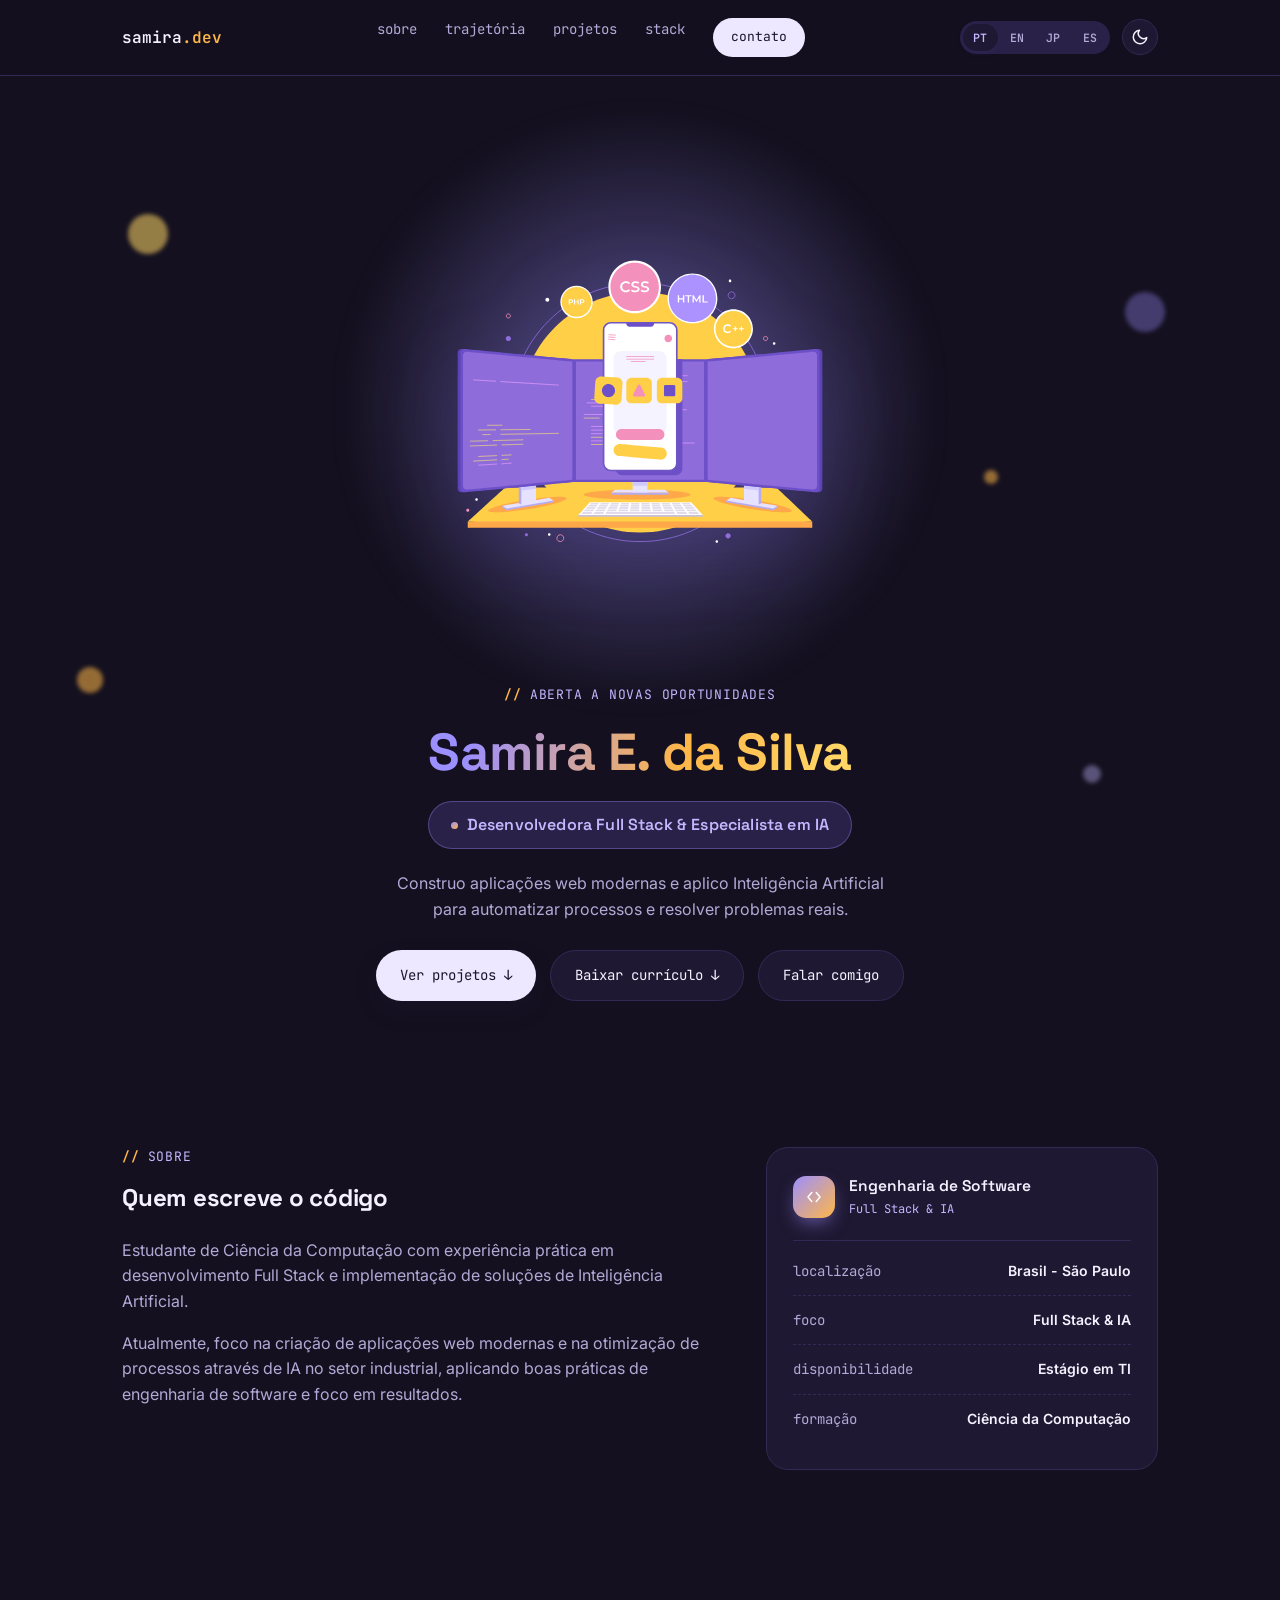
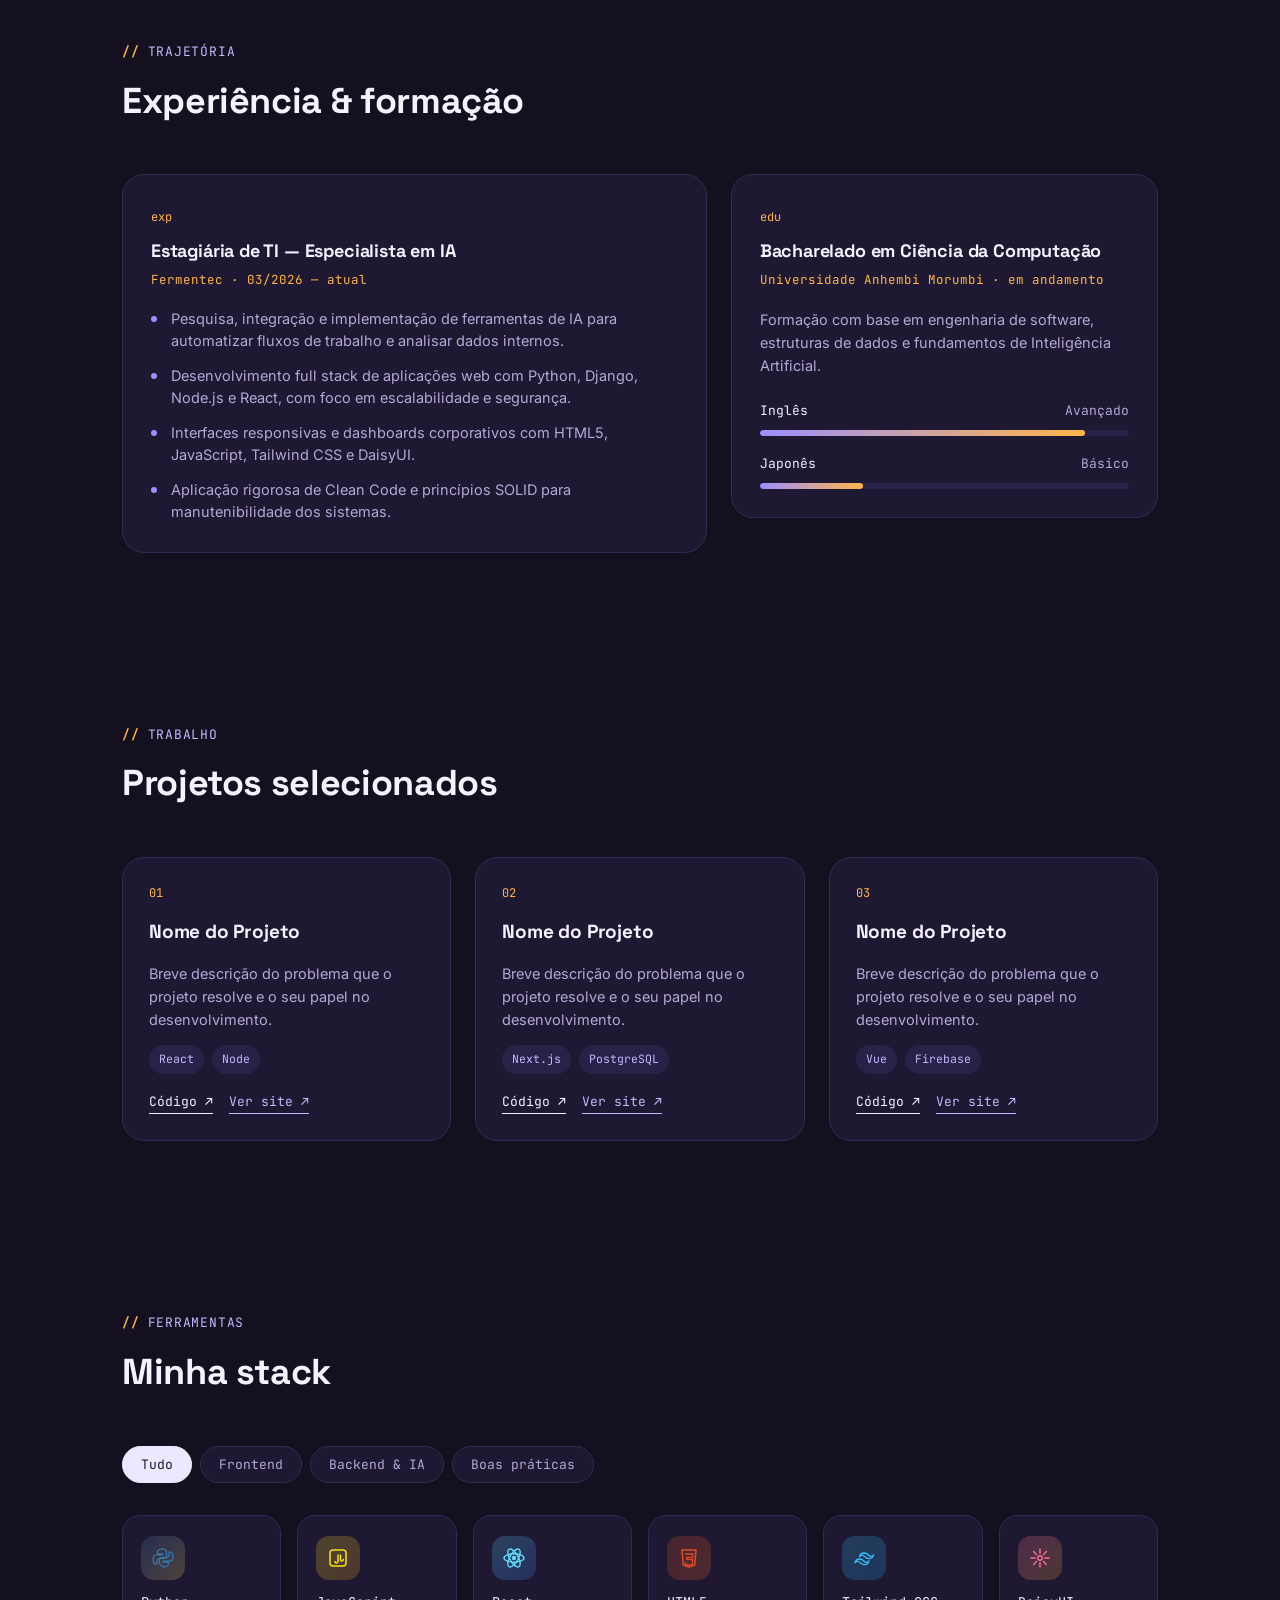
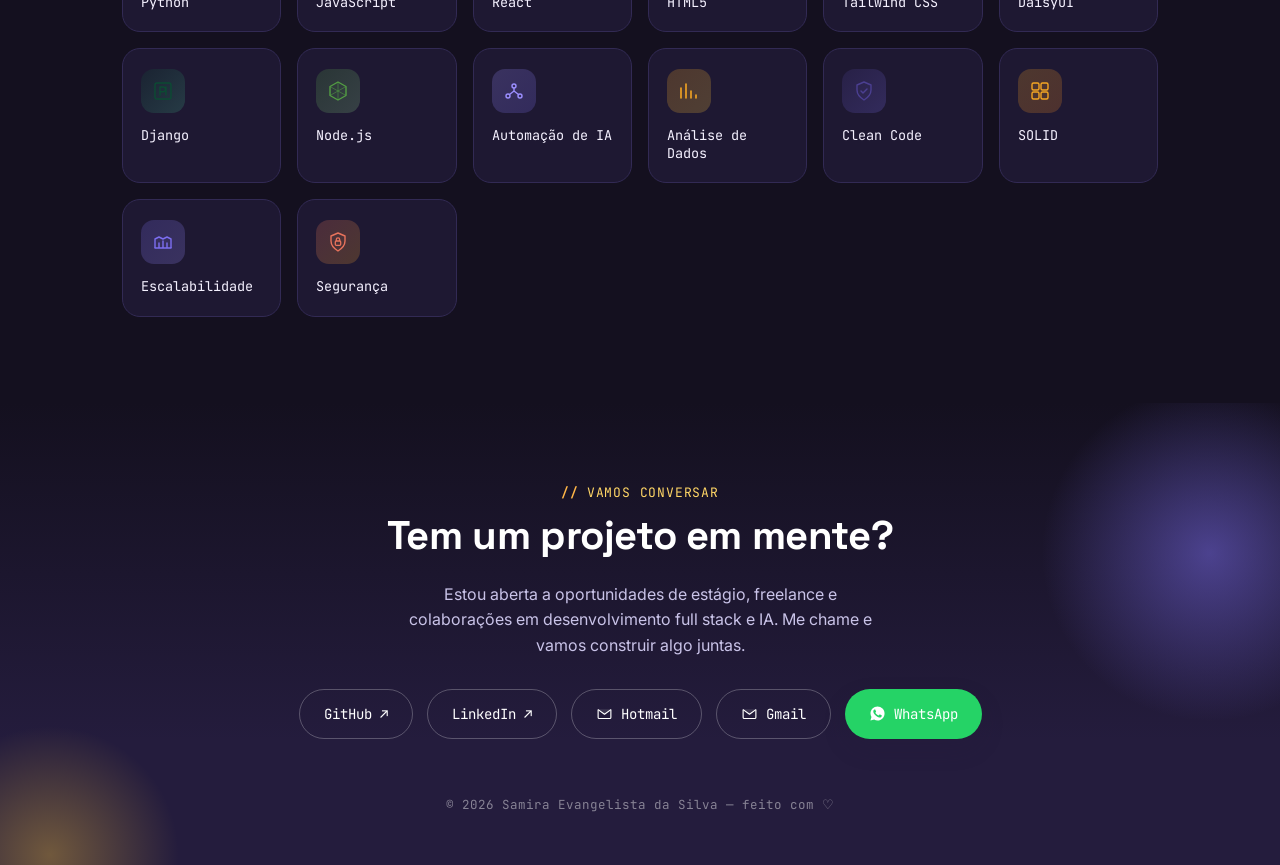
==== commit 6718acb4: "organização dos card skills" ====
--- a/index.html
+++ b/index.html
@@ -1,762 +1,762 @@
-<!DOCTYPE html>
-<html lang="pt-BR">
-<head>
-<script>
-(function(){
-  try{
-    var t = localStorage.getItem('theme');
-    if (t !== 'light') document.documentElement.setAttribute('data-theme','dark');
-  }catch(e){
-    document.documentElement.setAttribute('data-theme','dark');
-  }
-})();
-</script>
-<meta charset="UTF-8">
-<meta name="viewport" content="width=device-width, initial-scale=1.0">
-<title>Samira Evangelista da Silva — Desenvolvedora Full Stack</title>
-<meta name="description" content="Samira Evangelista da Silva — desenvolvedora full stack e especialista em IA. Projetos, stack técnica e experiência em Python, Django, React e automação de IA.">
-<link rel="icon" type="image/svg+xml" href="assets/favicon.svg">
-<meta property="og:title" content="Samira Evangelista da Silva — Desenvolvedora Full Stack">
-<meta property="og:description" content="Desenvolvedora full stack e especialista em IA. Confira projetos, stack técnica e experiência.">
-<meta property="og:type" content="website">
-<meta property="og:locale" content="pt_BR">
-<meta name="theme-color" content="#7C6EF0">
-<link rel="preconnect" href="https://fonts.googleapis.com">
-<link href="https://fonts.googleapis.com/css2?family=Space+Grotesk:wght@400;500;600;700&family=Inter:wght@400;500;600&family=JetBrains+Mono:wght@400;500;600&display=swap" rel="stylesheet">
-<link rel="stylesheet" href="style.css">
-<script>
-"undefined"!=typeof document&&"undefined"!=typeof navigator&&function(t,e){"object"==typeof exports&&"undefined"!=typeof module?module.exports=e():"function"==typeof define&&define.amd?define(e):(t="undefined"!=typeof globalThis?globalThis:t||self).lottie=e()}(this,(function(){"use strict";var t="",e=!1,i=-999999,s=function(){return t};function a(t){return document.createElement(t)}function r(t,e){var i,s,a=t.length;for(i=0;i<a;i+=1)for(var r in s=t[i].prototype)Object.prototype.hasOwnProperty.call(s,r)&&(e.prototype[r]=s[r])}function n(t){function e(){}return e.prototype=t,e}var o=function(){function t(t){this.audios=[],this.audioFactory=t,this._volume=1,this._isMuted=!1}return t.prototype={addAudio:function(t){this.audios.push(t)},pause:function(){var t,e=this.audios.length;for(t=0;t<e;t+=1)this.audios[t].pause()},resume:function(){var t,e=this.audios.length;for(t=0;t<e;t+=1)this.audios[t].resume()},setRate:function(t){var e,i=this.audios.length;for(e=0;e<i;e+=1)this.audios[e].setRate(t)},createAudio:function(t){return this.audioFactory?this.audioFactory(t):window.Howl?new window.Howl({src:[t]}):{isPlaying:!1,play:function(){this.isPlaying=!0},seek:function(){this.isPlaying=!1},playing:function(){},rate:function(){},setVolume:function(){}}},setAudioFactory:function(t){this.audioFactory=t},setVolume:function(t){this._volume=t,this._updateVolume()},mute:function(){this._isMuted=!0,this._updateVolume()},unmute:function(){this._isMuted=!1,this._updateVolume()},getVolume:function(){return this._volume},_updateVolume:function(){var t,e=this.audios.length;for(t=0;t<e;t+=1)this.audios[t].volume(this._volume*(this._isMuted?0:1))}},function(){return new t}}(),h=function(){function t(t,e){var i,s=0,a=[];switch(t){case"int16":case"uint8c":i=1;break;default:i=1.1}for(s=0;s<e;s+=1)a.push(i);return a}return"function"==typeof Uint8ClampedArray&&"function"==typeof Float32Array?function(e,i){return"float32"===e?new Float32Array(i):"int16"===e?new Int16Array(i):"uint8c"===e?new Uint8ClampedArray(i):t(e,i)}:t}();function l(t){return Array.apply(null,{length:t})}function p(t){return p="function"==typeof Symbol&&"symbol"==typeof Symbol.iterator?function(t){return typeof t}:function(t){return t&&"function"==typeof Symbol&&t.constructor===Symbol&&t!==Symbol.prototype?"symbol":typeof t},p(t)}var f=!0,d=null,m=null,c="",u=/^((?!chrome|android).)*safari/i.test(navigator.userAgent),g=Math.pow,y=Math.sqrt,v=Math.floor,b=(Math.max,Math.min),_={};!function(){var t,e=["abs","acos","acosh","asin","asinh","atan","atanh","atan2","ceil","cbrt","expm1","clz32","cos","cosh","exp","floor","fround","hypot","imul","log","log1p","log2","log10","max","min","pow","random","round","sign","sin","sinh","sqrt","tan","tanh","trunc","E","LN10","LN2","LOG10E","LOG2E","PI","SQRT1_2","SQRT2"],i=e.length;for(t=0;t<i;t+=1)_[e[t]]=Math[e[t]]}(),_.random=Math.random,_.abs=function(t){if("object"===p(t)&&t.length){var e,i=l(t.length),s=t.length;for(e=0;e<s;e+=1)i[e]=Math.abs(t[e]);return i}return Math.abs(t)};var k=150,P=Math.PI/180,A=.5519;function S(t){0}function x(t,e,i,s){this.type=t,this.currentTime=e,this.totalTime=i,this.direction=s<0?-1:1}function w(t,e){this.type=t,this.direction=e<0?-1:1}function D(t,e,i,s){this.type=t,this.currentLoop=i,this.totalLoops=e,this.direction=s<0?-1:1}function C(t,e,i){this.type=t,this.firstFrame=e,this.totalFrames=i}function M(t,e){this.type=t,this.target=e}function T(t,e){this.type="renderFrameError",this.nativeError=t,this.currentTime=e}function F(t){this.type="configError",this.nativeError=t}var E,I=(E=0,function(){return c+"__lottie_element_"+(E+=1)});function L(t,e,i){var s,a,r,n,o,h,l,p;switch(h=i*(1-e),l=i*(1-(o=6*t-(n=Math.floor(6*t)))*e),p=i*(1-(1-o)*e),n%6){case 0:s=i,a=p,r=h;break;case 1:s=l,a=i,r=h;break;case 2:s=h,a=i,r=p;break;case 3:s=h,a=l,r=i;break;case 4:s=p,a=h,r=i;break;case 5:s=i,a=h,r=l}return[s,a,r]}function V(t,e,i){var s,a=Math.max(t,e,i),r=Math.min(t,e,i),n=a-r,o=0===a?0:n/a,h=a/255;switch(a){case r:s=0;break;case t:s=e-i+n*(e<i?6:0),s/=6*n;break;case e:s=i-t+2*n,s/=6*n;break;case i:s=t-e+4*n,s/=6*n}return[s,o,h]}function R(t,e){var i=V(255*t[0],255*t[1],255*t[2]);return i[1]+=e,i[1]>1?i[1]=1:i[1]<=0&&(i[1]=0),L(i[0],i[1],i[2])}function z(t,e){var i=V(255*t[0],255*t[1],255*t[2]);return i[2]+=e,i[2]>1?i[2]=1:i[2]<0&&(i[2]=0),L(i[0],i[1],i[2])}function O(t,e){var i=V(255*t[0],255*t[1],255*t[2]);return i[0]+=e/360,i[0]>1?i[0]-=1:i[0]<0&&(i[0]+=1),L(i[0],i[1],i[2])}!function(){var t,e,i=[];for(t=0;t<256;t+=1)e=t.toString(16),i[t]=1===e.length?"0"+e:e}();var N=function(){return d},B=function(){return m},q=function(t){k=t},j=function(){return k};function W(t){return document.createElementNS("http://www.w3.org/2000/svg",t)}function X(t){return X="function"==typeof Symbol&&"symbol"==typeof Symbol.iterator?function(t){return typeof t}:function(t){return t&&"function"==typeof Symbol&&t.constructor===Symbol&&t!==Symbol.prototype?"symbol":typeof t},X(t)}var H=function(){var t,i,s=1,a=[],r={onmessage:function(){},postMessage:function(e){t({data:e})}},n={postMessage:function(t){r.onmessage({data:t})}};function o(i){if(window.Worker&&window.Blob&&e){var s=new Blob(["var _workerSelf = self; self.onmessage = ",i.toString()],{type:"text/javascript"}),a=URL.createObjectURL(s);return new Worker(a)}return t=i,r}function h(){i||(i=o((function(t){if(n.dataManager||(n.dataManager=function(){function t(a,r){var n,o,h,l,p,d,m=a.length;for(o=0;o<m;o+=1)if("ks"in(n=a[o])&&!n.completed){if(n.completed=!0,n.hasMask){var c=n.masksProperties;for(l=c.length,h=0;h<l;h+=1)if(c[h].pt.k.i)s(c[h].pt.k);else for(d=c[h].pt.k.length,p=0;p<d;p+=1)c[h].pt.k[p].s&&s(c[h].pt.k[p].s[0]),c[h].pt.k[p].e&&s(c[h].pt.k[p].e[0])}0===n.ty?(n.layers=e(n.refId,r),t(n.layers,r)):4===n.ty?i(n.shapes):5===n.ty&&f(n)}}function e(t,e){var i=function(t,e){for(var i=0,s=e.length;i<s;){if(e[i].id===t)return e[i];i+=1}return null}(t,e);return i?i.layers.__used?JSON.parse(JSON.stringify(i.layers)):(i.layers.__used=!0,i.layers):null}function i(t){var e,a,r;for(e=t.length-1;e>=0;e-=1)if("sh"===t[e].ty)if(t[e].ks.k.i)s(t[e].ks.k);else for(r=t[e].ks.k.length,a=0;a<r;a+=1)t[e].ks.k[a].s&&s(t[e].ks.k[a].s[0]),t[e].ks.k[a].e&&s(t[e].ks.k[a].e[0]);else"gr"===t[e].ty&&i(t[e].it)}function s(t){var e,i=t.i.length;for(e=0;e<i;e+=1)t.i[e][0]+=t.v[e][0],t.i[e][1]+=t.v[e][1],t.o[e][0]+=t.v[e][0],t.o[e][1]+=t.v[e][1]}function a(t,e){var i=e?e.split("."):[100,100,100];return t[0]>i[0]||!(i[0]>t[0])&&(t[1]>i[1]||!(i[1]>t[1])&&(t[2]>i[2]||!(i[2]>t[2])&&null))}var r,n=function(){var t=[4,4,14];function e(t){var e,i,s,a=t.length;for(e=0;e<a;e+=1)5===t[e].ty&&(s=void 0,s=(i=t[e]).t.d,i.t.d={k:[{s:s,t:0}]})}return function(i){if(a(t,i.v)&&(e(i.layers),i.assets)){var s,r=i.assets.length;for(s=0;s<r;s+=1)i.assets[s].layers&&e(i.assets[s].layers)}}}(),o=(r=[4,7,99],function(t){if(t.chars&&!a(r,t.v)){var e,s=t.chars.length;for(e=0;e<s;e+=1){var n=t.chars[e];n.data&&n.data.shapes&&(i(n.data.shapes),n.data.ip=0,n.data.op=99999,n.data.st=0,n.data.sr=1,n.data.ks={p:{k:[0,0],a:0},s:{k:[100,100],a:0},a:{k:[0,0],a:0},r:{k:0,a:0},o:{k:100,a:0}},t.chars[e].t||(n.data.shapes.push({ty:"no"}),n.data.shapes[0].it.push({p:{k:[0,0],a:0},s:{k:[100,100],a:0},a:{k:[0,0],a:0},r:{k:0,a:0},o:{k:100,a:0},sk:{k:0,a:0},sa:{k:0,a:0},ty:"tr"})))}}}),h=function(){var t=[5,7,15];function e(t){var e,i,s=t.length;for(e=0;e<s;e+=1)5===t[e].ty&&(i=void 0,"number"==typeof(i=t[e].t.p).a&&(i.a={a:0,k:i.a}),"number"==typeof i.p&&(i.p={a:0,k:i.p}),"number"==typeof i.r&&(i.r={a:0,k:i.r}))}return function(i){if(a(t,i.v)&&(e(i.layers),i.assets)){var s,r=i.assets.length;for(s=0;s<r;s+=1)i.assets[s].layers&&e(i.assets[s].layers)}}}(),l=function(){var t=[4,1,9];function e(t){var i,s,a,r=t.length;for(i=0;i<r;i+=1)if("gr"===t[i].ty)e(t[i].it);else if("fl"===t[i].ty||"st"===t[i].ty)if(t[i].c.k&&t[i].c.k[0].i)for(a=t[i].c.k.length,s=0;s<a;s+=1)t[i].c.k[s].s&&(t[i].c.k[s].s[0]/=255,t[i].c.k[s].s[1]/=255,t[i].c.k[s].s[2]/=255,t[i].c.k[s].s[3]/=255),t[i].c.k[s].e&&(t[i].c.k[s].e[0]/=255,t[i].c.k[s].e[1]/=255,t[i].c.k[s].e[2]/=255,t[i].c.k[s].e[3]/=255);else t[i].c.k[0]/=255,t[i].c.k[1]/=255,t[i].c.k[2]/=255,t[i].c.k[3]/=255}function i(t){var i,s=t.length;for(i=0;i<s;i+=1)4===t[i].ty&&e(t[i].shapes)}return function(e){if(a(t,e.v)&&(i(e.layers),e.assets)){var s,r=e.assets.length;for(s=0;s<r;s+=1)e.assets[s].layers&&i(e.assets[s].layers)}}}(),p=function(){var t=[4,4,18];function e(t){var i,s,a;for(i=t.length-1;i>=0;i-=1)if("sh"===t[i].ty)if(t[i].ks.k.i)t[i].ks.k.c=t[i].closed;else for(a=t[i].ks.k.length,s=0;s<a;s+=1)t[i].ks.k[s].s&&(t[i].ks.k[s].s[0].c=t[i].closed),t[i].ks.k[s].e&&(t[i].ks.k[s].e[0].c=t[i].closed);else"gr"===t[i].ty&&e(t[i].it)}function i(t){var i,s,a,r,n,o,h=t.length;for(s=0;s<h;s+=1){if((i=t[s]).hasMask){var l=i.masksProperties;for(r=l.length,a=0;a<r;a+=1)if(l[a].pt.k.i)l[a].pt.k.c=l[a].cl;else for(o=l[a].pt.k.length,n=0;n<o;n+=1)l[a].pt.k[n].s&&(l[a].pt.k[n].s[0].c=l[a].cl),l[a].pt.k[n].e&&(l[a].pt.k[n].e[0].c=l[a].cl)}4===i.ty&&e(i.shapes)}}return function(e){if(a(t,e.v)&&(i(e.layers),e.assets)){var s,r=e.assets.length;for(s=0;s<r;s+=1)e.assets[s].layers&&i(e.assets[s].layers)}}}();function f(t){0===t.t.a.length&&t.t.p}var d={completeData:function(i){i.__complete||(l(i),n(i),o(i),h(i),p(i),t(i.layers,i.assets),function(i,s){if(i){var a=0,r=i.length;for(a=0;a<r;a+=1)1===i[a].t&&(i[a].data.layers=e(i[a].data.refId,s),t(i[a].data.layers,s))}}(i.chars,i.assets),i.__complete=!0)}};return d.checkColors=l,d.checkChars=o,d.checkPathProperties=h,d.checkShapes=p,d.completeLayers=t,d}()),n.assetLoader||(n.assetLoader=function(){function t(t){var e=t.getResponseHeader("content-type");return e&&"json"===t.responseType&&-1!==e.indexOf("json")||t.response&&"object"===X(t.response)?t.response:t.response&&"string"==typeof t.response?JSON.parse(t.response):t.responseText?JSON.parse(t.responseText):null}return{load:function(e,i,s,a){var r,n=new XMLHttpRequest;try{n.responseType="json"}catch(t){}n.onreadystatechange=function(){if(4===n.readyState)if(200===n.status)r=t(n),s(r);else try{r=t(n),s(r)}catch(t){a&&a(t)}};try{n.open(["G","E","T"].join(""),e,!0)}catch(t){n.open(["G","E","T"].join(""),i+"/"+e,!0)}n.send()}}}()),"loadAnimation"===t.data.type)n.assetLoader.load(t.data.path,t.data.fullPath,(function(e){n.dataManager.completeData(e),n.postMessage({id:t.data.id,payload:e,status:"success"})}),(function(){n.postMessage({id:t.data.id,status:"error"})}));else if("complete"===t.data.type){var e=t.data.animation;n.dataManager.completeData(e),n.postMessage({id:t.data.id,payload:e,status:"success"})}else"loadData"===t.data.type&&n.assetLoader.load(t.data.path,t.data.fullPath,(function(e){n.postMessage({id:t.data.id,payload:e,status:"success"})}),(function(){n.postMessage({id:t.data.id,status:"error"})}))})),i.onmessage=function(t){var e=t.data,i=e.id,s=a[i];a[i]=null,"success"===e.status?s.onComplete(e.payload):s.onError&&s.onError()})}function l(t,e){var i="processId_"+(s+=1);return a[i]={onComplete:t,onError:e},i}return{loadAnimation:function(t,e,s){h();var a=l(e,s);i.postMessage({type:"loadAnimation",path:t,fullPath:window.location.origin+window.location.pathname,id:a})},loadData:function(t,e,s){h();var a=l(e,s);i.postMessage({type:"loadData",path:t,fullPath:window.location.origin+window.location.pathname,id:a})},completeAnimation:function(t,e,s){h();var a=l(e,s);i.postMessage({type:"complete",animation:t,id:a})}}}(),Y=function(){var t=function(){var t=a("canvas");t.width=1,t.height=1;var e=t.getContext("2d");return e.fillStyle="rgba(0,0,0,0)",e.fillRect(0,0,1,1),t}();function e(){this.loadedAssets+=1,this.loadedAssets===this.totalImages&&this.loadedFootagesCount===this.totalFootages&&this.imagesLoadedCb&&this.imagesLoadedCb(null)}function i(){this.loadedFootagesCount+=1,this.loadedAssets===this.totalImages&&this.loadedFootagesCount===this.totalFootages&&this.imagesLoadedCb&&this.imagesLoadedCb(null)}function s(t,e,i){var s="";if(t.e)s=t.p;else if(e){var a=t.p;-1!==a.indexOf("images/")&&(a=a.split("/")[1]),s=e+a}else s=i,s+=t.u?t.u:"",s+=t.p;return s}function r(t){var e=0,i=setInterval(function(){(t.getBBox().width||e>500)&&(this._imageLoaded(),clearInterval(i)),e+=1}.bind(this),50)}function n(t){var e={assetData:t},i=s(t,this.assetsPath,this.path);return H.loadData(i,function(t){e.img=t,this._footageLoaded()}.bind(this),function(){e.img={},this._footageLoaded()}.bind(this)),e}function o(){this._imageLoaded=e.bind(this),this._footageLoaded=i.bind(this),this.testImageLoaded=r.bind(this),this.createFootageData=n.bind(this),this.assetsPath="",this.path="",this.totalImages=0,this.totalFootages=0,this.loadedAssets=0,this.loadedFootagesCount=0,this.imagesLoadedCb=null,this.images=[]}return o.prototype={loadAssets:function(t,e){var i;this.imagesLoadedCb=e;var s=t.length;for(i=0;i<s;i+=1)t[i].layers||(t[i].t&&"seq"!==t[i].t?3===t[i].t&&(this.totalFootages+=1,this.images.push(this.createFootageData(t[i]))):(this.totalImages+=1,this.images.push(this._createImageData(t[i]))))},setAssetsPath:function(t){this.assetsPath=t||""},setPath:function(t){this.path=t||""},loadedImages:function(){return this.totalImages===this.loadedAssets},loadedFootages:function(){return this.totalFootages===this.loadedFootagesCount},destroy:function(){this.imagesLoadedCb=null,this.images.length=0},getAsset:function(t){for(var e=0,i=this.images.length;e<i;){if(this.images[e].assetData===t)return this.images[e].img;e+=1}return null},createImgData:function(e){var i=s(e,this.assetsPath,this.path),r=a("img");r.crossOrigin="anonymous",r.addEventListener("load",this._imageLoaded,!1),r.addEventListener("error",function(){n.img=t,this._imageLoaded()}.bind(this),!1),r.src=i;var n={img:r,assetData:e};return n},createImageData:function(e){var i=s(e,this.assetsPath,this.path),a=W("image");u?this.testImageLoaded(a):a.addEventListener("load",this._imageLoaded,!1),a.addEventListener("error",function(){r.img=t,this._imageLoaded()}.bind(this),!1),a.setAttributeNS("http://www.w3.org/1999/xlink","href",i),this._elementHelper.append?this._elementHelper.append(a):this._elementHelper.appendChild(a);var r={img:a,assetData:e};return r},imageLoaded:e,footageLoaded:i,setCacheType:function(t,e){"svg"===t?(this._elementHelper=e,this._createImageData=this.createImageData.bind(this)):this._createImageData=this.createImgData.bind(this)}},o}();function G(){}G.prototype={triggerEvent:function(t,e){if(this._cbs[t])for(var i=this._cbs[t],s=0;s<i.length;s+=1)i[s](e)},addEventListener:function(t,e){return this._cbs[t]||(this._cbs[t]=[]),this._cbs[t].push(e),function(){this.removeEventListener(t,e)}.bind(this)},removeEventListener:function(t,e){if(e){if(this._cbs[t]){for(var i=0,s=this._cbs[t].length;i<s;)this._cbs[t][i]===e&&(this._cbs[t].splice(i,1),i-=1,s-=1),i+=1;this._cbs[t].length||(this._cbs[t]=null)}}else this._cbs[t]=null}};var K=function(){function t(t){for(var e,i=t.split("\r\n"),s={},a=0,r=0;r<i.length;r+=1)2===(e=i[r].split(":")).length&&(s[e[0]]=e[1].trim(),a+=1);if(0===a)throw new Error;return s}return function(e){for(var i=[],s=0;s<e.length;s+=1){var a=e[s],r={time:a.tm,duration:a.dr};try{r.payload=JSON.parse(e[s].cm)}catch(i){try{r.payload=t(e[s].cm)}catch(t){r.payload={name:e[s].cm}}}i.push(r)}return i}}(),J=function(){function t(t){this.compositions.push(t)}return function(){function e(t){for(var e=0,i=this.compositions.length;e<i;){if(this.compositions[e].data&&this.compositions[e].data.nm===t)return this.compositions[e].prepareFrame&&this.compositions[e].data.xt&&this.compositions[e].prepareFrame(this.currentFrame),this.compositions[e].compInterface;e+=1}return null}return e.compositions=[],e.currentFrame=0,e.registerComposition=t,e}}(),U={};function Z(t){return Z="function"==typeof Symbol&&"symbol"==typeof Symbol.iterator?function(t){return typeof t}:function(t){return t&&"function"==typeof Symbol&&t.constructor===Symbol&&t!==Symbol.prototype?"symbol":typeof t},Z(t)}var Q=function(){this._cbs=[],this.name="",this.path="",this.isLoaded=!1,this.currentFrame=0,this.currentRawFrame=0,this.firstFrame=0,this.totalFrames=0,this.frameRate=0,this.frameMult=0,this.playSpeed=1,this.playDirection=1,this.playCount=0,this.animationData={},this.assets=[],this.isPaused=!0,this.autoplay=!1,this.loop=!0,this.renderer=null,this.animationID=I(),this.assetsPath="",this.timeCompleted=0,this.segmentPos=0,this.isSubframeEnabled=f,this.segments=[],this._idle=!0,this._completedLoop=!1,this.projectInterface=J(),this.imagePreloader=new Y,this.audioController=o(),this.markers=[],this.configAnimation=this.configAnimation.bind(this),this.onSetupError=this.onSetupError.bind(this),this.onSegmentComplete=this.onSegmentComplete.bind(this),this.drawnFrameEvent=new x("drawnFrame",0,0,0),this.expressionsPlugin=N()};r([G],Q),Q.prototype.setParams=function(t){(t.wrapper||t.container)&&(this.wrapper=t.wrapper||t.container);var e="svg";t.animType?e=t.animType:t.renderer&&(e=t.renderer);var i=U[e];this.renderer=new i(this,t.rendererSettings),this.imagePreloader.setCacheType(e,this.renderer.globalData.defs),this.renderer.setProjectInterface(this.projectInterface),this.animType=e,""===t.loop||null===t.loop||void 0===t.loop||!0===t.loop?this.loop=!0:!1===t.loop?this.loop=!1:this.loop=parseInt(t.loop,10),this.autoplay=!("autoplay"in t)||t.autoplay,this.name=t.name?t.name:"",this.autoloadSegments=!Object.prototype.hasOwnProperty.call(t,"autoloadSegments")||t.autoloadSegments,this.assetsPath=t.assetsPath,this.initialSegment=t.initialSegment,t.audioFactory&&this.audioController.setAudioFactory(t.audioFactory),t.animationData?this.setupAnimation(t.animationData):t.path&&(-1!==t.path.lastIndexOf("\\")?this.path=t.path.substr(0,t.path.lastIndexOf("\\")+1):this.path=t.path.substr(0,t.path.lastIndexOf("/")+1),this.fileName=t.path.substr(t.path.lastIndexOf("/")+1),this.fileName=this.fileName.substr(0,this.fileName.lastIndexOf(".json")),H.loadAnimation(t.path,this.configAnimation,this.onSetupError))},Q.prototype.onSetupError=function(){this.trigger("data_failed")},Q.prototype.setupAnimation=function(t){H.completeAnimation(t,this.configAnimation)},Q.prototype.setData=function(t,e){e&&"object"!==Z(e)&&(e=JSON.parse(e));var i={wrapper:t,animationData:e},s=t.attributes;i.path=s.getNamedItem("data-animation-path")?s.getNamedItem("data-animation-path").value:s.getNamedItem("data-bm-path")?s.getNamedItem("data-bm-path").value:s.getNamedItem("bm-path")?s.getNamedItem("bm-path").value:"",i.animType=s.getNamedItem("data-anim-type")?s.getNamedItem("data-anim-type").value:s.getNamedItem("data-bm-type")?s.getNamedItem("data-bm-type").value:s.getNamedItem("bm-type")?s.getNamedItem("bm-type").value:s.getNamedItem("data-bm-renderer")?s.getNamedItem("data-bm-renderer").value:s.getNamedItem("bm-renderer")?s.getNamedItem("bm-renderer").value:function(){if(U.canvas)return"canvas";for(var t in U)if(U[t])return t;return""}()||"canvas";var a=s.getNamedItem("data-anim-loop")?s.getNamedItem("data-anim-loop").value:s.getNamedItem("data-bm-loop")?s.getNamedItem("data-bm-loop").value:s.getNamedItem("bm-loop")?s.getNamedItem("bm-loop").value:"";"false"===a?i.loop=!1:"true"===a?i.loop=!0:""!==a&&(i.loop=parseInt(a,10));var r=s.getNamedItem("data-anim-autoplay")?s.getNamedItem("data-anim-autoplay").value:s.getNamedItem("data-bm-autoplay")?s.getNamedItem("data-bm-autoplay").value:!s.getNamedItem("bm-autoplay")||s.getNamedItem("bm-autoplay").value;i.autoplay="false"!==r,i.name=s.getNamedItem("data-name")?s.getNamedItem("data-name").value:s.getNamedItem("data-bm-name")?s.getNamedItem("data-bm-name").value:s.getNamedItem("bm-name")?s.getNamedItem("bm-name").value:"","false"===(s.getNamedItem("data-anim-prerender")?s.getNamedItem("data-anim-prerender").value:s.getNamedItem("data-bm-prerender")?s.getNamedItem("data-bm-prerender").value:s.getNamedItem("bm-prerender")?s.getNamedItem("bm-prerender").value:"")&&(i.prerender=!1),i.path?this.setParams(i):this.trigger("destroy")},Q.prototype.includeLayers=function(t){t.op>this.animationData.op&&(this.animationData.op=t.op,this.totalFrames=Math.floor(t.op-this.animationData.ip));var e,i,s=this.animationData.layers,a=s.length,r=t.layers,n=r.length;for(i=0;i<n;i+=1)for(e=0;e<a;){if(s[e].id===r[i].id){s[e]=r[i];break}e+=1}if((t.chars||t.fonts)&&(this.renderer.globalData.fontManager.addChars(t.chars),this.renderer.globalData.fontManager.addFonts(t.fonts,this.renderer.globalData.defs)),t.assets)for(a=t.assets.length,e=0;e<a;e+=1)this.animationData.assets.push(t.assets[e]);this.animationData.__complete=!1,H.completeAnimation(this.animationData,this.onSegmentComplete)},Q.prototype.onSegmentComplete=function(t){this.animationData=t;var e=N();e&&e.initExpressions(this),this.loadNextSegment()},Q.prototype.loadNextSegment=function(){var t=this.animationData.segments;if(!t||0===t.length||!this.autoloadSegments)return this.trigger("data_ready"),void(this.timeCompleted=this.totalFrames);var e=t.shift();this.timeCompleted=e.time*this.frameRate;var i=this.path+this.fileName+"_"+this.segmentPos+".json";this.segmentPos+=1,H.loadData(i,this.includeLayers.bind(this),function(){this.trigger("data_failed")}.bind(this))},Q.prototype.loadSegments=function(){this.animationData.segments||(this.timeCompleted=this.totalFrames),this.loadNextSegment()},Q.prototype.imagesLoaded=function(){this.trigger("loaded_images"),this.checkLoaded()},Q.prototype.preloadImages=function(){this.imagePreloader.setAssetsPath(this.assetsPath),this.imagePreloader.setPath(this.path),this.imagePreloader.loadAssets(this.animationData.assets,this.imagesLoaded.bind(this))},Q.prototype.configAnimation=function(t){if(this.renderer)try{this.animationData=t,this.initialSegment?(this.totalFrames=Math.floor(this.initialSegment[1]-this.initialSegment[0]),this.firstFrame=Math.round(this.initialSegment[0])):(this.totalFrames=Math.floor(this.animationData.op-this.animationData.ip),this.firstFrame=Math.round(this.animationData.ip)),this.renderer.configAnimation(t),t.assets||(t.assets=[]),this.assets=this.animationData.assets,this.frameRate=this.animationData.fr,this.frameMult=this.animationData.fr/1e3,this.renderer.searchExtraCompositions(t.assets),this.markers=K(t.markers||[]),this.trigger("config_ready"),this.preloadImages(),this.loadSegments(),this.updaFrameModifier(),this.waitForFontsLoaded(),this.isPaused&&this.audioController.pause()}catch(t){this.triggerConfigError(t)}},Q.prototype.waitForFontsLoaded=function(){this.renderer&&(this.renderer.globalData.fontManager.isLoaded?this.checkLoaded():setTimeout(this.waitForFontsLoaded.bind(this),20))},Q.prototype.checkLoaded=function(){if(!this.isLoaded&&this.renderer.globalData.fontManager.isLoaded&&(this.imagePreloader.loadedImages()||"canvas"!==this.renderer.rendererType)&&this.imagePreloader.loadedFootages()){this.isLoaded=!0;var t=N();t&&t.initExpressions(this),this.renderer.initItems(),setTimeout(function(){this.trigger("DOMLoaded")}.bind(this),0),this.gotoFrame(),this.autoplay&&this.play()}},Q.prototype.resize=function(t,e){var i="number"==typeof t?t:void 0,s="number"==typeof e?e:void 0;this.renderer.updateContainerSize(i,s)},Q.prototype.setSubframe=function(t){this.isSubframeEnabled=!!t},Q.prototype.gotoFrame=function(){this.currentFrame=this.isSubframeEnabled?this.currentRawFrame:~~this.currentRawFrame,this.timeCompleted!==this.totalFrames&&this.currentFrame>this.timeCompleted&&(this.currentFrame=this.timeCompleted),this.trigger("enterFrame"),this.renderFrame(),this.trigger("drawnFrame")},Q.prototype.renderFrame=function(){if(!1!==this.isLoaded&&this.renderer)try{this.expressionsPlugin&&this.expressionsPlugin.resetFrame(),this.renderer.renderFrame(this.currentFrame+this.firstFrame)}catch(t){this.triggerRenderFrameError(t)}},Q.prototype.play=function(t){t&&this.name!==t||!0===this.isPaused&&(this.isPaused=!1,this.trigger("_play"),this.audioController.resume(),this._idle&&(this._idle=!1,this.trigger("_active")))},Q.prototype.pause=function(t){t&&this.name!==t||!1===this.isPaused&&(this.isPaused=!0,this.trigger("_pause"),this._idle=!0,this.trigger("_idle"),this.audioController.pause())},Q.prototype.togglePause=function(t){t&&this.name!==t||(!0===this.isPaused?this.play():this.pause())},Q.prototype.stop=function(t){t&&this.name!==t||(this.pause(),this.playCount=0,this._completedLoop=!1,this.setCurrentRawFrameValue(0))},Q.prototype.getMarkerData=function(t){for(var e,i=0;i<this.markers.length;i+=1)if((e=this.markers[i]).payload&&e.payload.name===t)return e;return null},Q.prototype.goToAndStop=function(t,e,i){if(!i||this.name===i){var s=Number(t);if(isNaN(s)){var a=this.getMarkerData(t);a&&this.goToAndStop(a.time,!0)}else e?this.setCurrentRawFrameValue(t):this.setCurrentRawFrameValue(t*this.frameModifier);this.pause()}},Q.prototype.goToAndPlay=function(t,e,i){if(!i||this.name===i){var s=Number(t);if(isNaN(s)){var a=this.getMarkerData(t);a&&(a.duration?this.playSegments([a.time,a.time+a.duration],!0):this.goToAndStop(a.time,!0))}else this.goToAndStop(s,e,i);this.play()}},Q.prototype.advanceTime=function(t){if(!0!==this.isPaused&&!1!==this.isLoaded){var e=this.currentRawFrame+t*this.frameModifier,i=!1;e>=this.totalFrames-1&&this.frameModifier>0?this.loop&&this.playCount!==this.loop?e>=this.totalFrames?(this.playCount+=1,this.checkSegments(e%this.totalFrames)||(this.setCurrentRawFrameValue(e%this.totalFrames),this._completedLoop=!0,this.trigger("loopComplete"))):this.setCurrentRawFrameValue(e):this.checkSegments(e>this.totalFrames?e%this.totalFrames:0)||(i=!0,e=this.totalFrames-1):e<0?this.checkSegments(e%this.totalFrames)||(!this.loop||this.playCount--<=0&&!0!==this.loop?(i=!0,e=0):(this.setCurrentRawFrameValue(this.totalFrames+e%this.totalFrames),this._completedLoop?this.trigger("loopComplete"):this._completedLoop=!0)):this.setCurrentRawFrameValue(e),i&&(this.setCurrentRawFrameValue(e),this.pause(),this.trigger("complete"))}},Q.prototype.adjustSegment=function(t,e){this.playCount=0,t[1]<t[0]?(this.frameModifier>0&&(this.playSpeed<0?this.setSpeed(-this.playSpeed):this.setDirection(-1)),this.totalFrames=t[0]-t[1],this.timeCompleted=this.totalFrames,this.firstFrame=t[1],this.setCurrentRawFrameValue(this.totalFrames-.001-e)):t[1]>t[0]&&(this.frameModifier<0&&(this.playSpeed<0?this.setSpeed(-this.playSpeed):this.setDirection(1)),this.totalFrames=t[1]-t[0],this.timeCompleted=this.totalFrames,this.firstFrame=t[0],this.setCurrentRawFrameValue(.001+e)),this.trigger("segmentStart")},Q.prototype.setSegment=function(t,e){var i=-1;this.isPaused&&(this.currentRawFrame+this.firstFrame<t?i=t:this.currentRawFrame+this.firstFrame>e&&(i=e-t)),this.firstFrame=t,this.totalFrames=e-t,this.timeCompleted=this.totalFrames,-1!==i&&this.goToAndStop(i,!0)},Q.prototype.playSegments=function(t,e){if(e&&(this.segments.length=0),"object"===Z(t[0])){var i,s=t.length;for(i=0;i<s;i+=1)this.segments.push(t[i])}else this.segments.push(t);this.segments.length&&e&&this.adjustSegment(this.segments.shift(),0),this.isPaused&&this.play()},Q.prototype.resetSegments=function(t){this.segments.length=0,this.segments.push([this.animationData.ip,this.animationData.op]),t&&this.checkSegments(0)},Q.prototype.checkSegments=function(t){return!!this.segments.length&&(this.adjustSegment(this.segments.shift(),t),!0)},Q.prototype.destroy=function(t){t&&this.name!==t||!this.renderer||(this.renderer.destroy(),this.imagePreloader.destroy(),this.trigger("destroy"),this._cbs=null,this.onEnterFrame=null,this.onLoopComplete=null,this.onComplete=null,this.onSegmentStart=null,this.onDestroy=null,this.renderer=null,this.expressionsPlugin=null,this.imagePreloader=null,this.projectInterface=null)},Q.prototype.setCurrentRawFrameValue=function(t){this.currentRawFrame=t,this.gotoFrame()},Q.prototype.setSpeed=function(t){this.playSpeed=t,this.updaFrameModifier()},Q.prototype.setDirection=function(t){this.playDirection=t<0?-1:1,this.updaFrameModifier()},Q.prototype.setLoop=function(t){this.loop=t},Q.prototype.setVolume=function(t,e){e&&this.name!==e||this.audioController.setVolume(t)},Q.prototype.getVolume=function(){return this.audioController.getVolume()},Q.prototype.mute=function(t){t&&this.name!==t||this.audioController.mute()},Q.prototype.unmute=function(t){t&&this.name!==t||this.audioController.unmute()},Q.prototype.updaFrameModifier=function(){this.frameModifier=this.frameMult*this.playSpeed*this.playDirection,this.audioController.setRate(this.playSpeed*this.playDirection)},Q.prototype.getPath=function(){return this.path},Q.prototype.getAssetsPath=function(t){var e="";if(t.e)e=t.p;else if(this.assetsPath){var i=t.p;-1!==i.indexOf("images/")&&(i=i.split("/")[1]),e=this.assetsPath+i}else e=this.path,e+=t.u?t.u:"",e+=t.p;return e},Q.prototype.getAssetData=function(t){for(var e=0,i=this.assets.length;e<i;){if(t===this.assets[e].id)return this.assets[e];e+=1}return null},Q.prototype.hide=function(){this.renderer.hide()},Q.prototype.show=function(){this.renderer.show()},Q.prototype.getDuration=function(t){return t?this.totalFrames:this.totalFrames/this.frameRate},Q.prototype.updateDocumentData=function(t,e,i){try{this.renderer.getElementByPath(t).updateDocumentData(e,i)}catch(t){}},Q.prototype.trigger=function(t){if(this._cbs&&this._cbs[t])switch(t){case"enterFrame":this.triggerEvent(t,new x(t,this.currentFrame,this.totalFrames,this.frameModifier));break;case"drawnFrame":this.drawnFrameEvent.currentTime=this.currentFrame,this.drawnFrameEvent.totalTime=this.totalFrames,this.drawnFrameEvent.direction=this.frameModifier,this.triggerEvent(t,this.drawnFrameEvent);break;case"loopComplete":this.triggerEvent(t,new D(t,this.loop,this.playCount,this.frameMult));break;case"complete":this.triggerEvent(t,new w(t,this.frameMult));break;case"segmentStart":this.triggerEvent(t,new C(t,this.firstFrame,this.totalFrames));break;case"destroy":this.triggerEvent(t,new M(t,this));break;default:this.triggerEvent(t)}"enterFrame"===t&&this.onEnterFrame&&this.onEnterFrame.call(this,new x(t,this.currentFrame,this.totalFrames,this.frameMult)),"loopComplete"===t&&this.onLoopComplete&&this.onLoopComplete.call(this,new D(t,this.loop,this.playCount,this.frameMult)),"complete"===t&&this.onComplete&&this.onComplete.call(this,new w(t,this.frameMult)),"segmentStart"===t&&this.onSegmentStart&&this.onSegmentStart.call(this,new C(t,this.firstFrame,this.totalFrames)),"destroy"===t&&this.onDestroy&&this.onDestroy.call(this,new M(t,this))},Q.prototype.triggerRenderFrameError=function(t){var e=new T(t,this.currentFrame);this.triggerEvent("error",e),this.onError&&this.onError.call(this,e)},Q.prototype.triggerConfigError=function(t){var e=new F(t,this.currentFrame);this.triggerEvent("error",e),this.onError&&this.onError.call(this,e)};var $=function(){var t={},e=[],i=0,s=0,r=0,n=!0,o=!1;function h(t){for(var i=0,a=t.target;i<s;)e[i].animation===a&&(e.splice(i,1),i-=1,s-=1,a.isPaused||f()),i+=1}function l(t,i){if(!t)return null;for(var a=0;a<s;){if(e[a].elem===t&&null!==e[a].elem)return e[a].animation;a+=1}var r=new Q;return d(r,t),r.setData(t,i),r}function p(){r+=1,u()}function f(){r-=1}function d(t,i){t.addEventListener("destroy",h),t.addEventListener("_active",p),t.addEventListener("_idle",f),e.push({elem:i,animation:t}),s+=1}function m(t){var a,h=t-i;for(a=0;a<s;a+=1)e[a].animation.advanceTime(h);i=t,r&&!o?window.requestAnimationFrame(m):n=!0}function c(t){i=t,window.requestAnimationFrame(m)}function u(){!o&&r&&n&&(window.requestAnimationFrame(c),n=!1)}return t.registerAnimation=l,t.loadAnimation=function(t){var e=new Q;return d(e,null),e.setParams(t),e},t.setSpeed=function(t,i){var a;for(a=0;a<s;a+=1)e[a].animation.setSpeed(t,i)},t.setDirection=function(t,i){var a;for(a=0;a<s;a+=1)e[a].animation.setDirection(t,i)},t.play=function(t){var i;for(i=0;i<s;i+=1)e[i].animation.play(t)},t.pause=function(t){var i;for(i=0;i<s;i+=1)e[i].animation.pause(t)},t.stop=function(t){var i;for(i=0;i<s;i+=1)e[i].animation.stop(t)},t.togglePause=function(t){var i;for(i=0;i<s;i+=1)e[i].animation.togglePause(t)},t.searchAnimations=function(t,e,i){var s,r=[].concat([].slice.call(document.getElementsByClassName("lottie")),[].slice.call(document.getElementsByClassName("bodymovin"))),n=r.length;for(s=0;s<n;s+=1)i&&r[s].setAttribute("data-bm-type",i),l(r[s],t);if(e&&0===n){i||(i="svg");var o=document.getElementsByTagName("body")[0];o.innerText="";var h=a("div");h.style.width="100%",h.style.height="100%",h.setAttribute("data-bm-type",i),o.appendChild(h),l(h,t)}},t.resize=function(){var t;for(t=0;t<s;t+=1)e[t].animation.resize()},t.goToAndStop=function(t,i,a){var r;for(r=0;r<s;r+=1)e[r].animation.goToAndStop(t,i,a)},t.destroy=function(t){var i;for(i=s-1;i>=0;i-=1)e[i].animation.destroy(t)},t.freeze=function(){o=!0},t.unfreeze=function(){o=!1,u()},t.setVolume=function(t,i){var a;for(a=0;a<s;a+=1)e[a].animation.setVolume(t,i)},t.mute=function(t){var i;for(i=0;i<s;i+=1)e[i].animation.mute(t)},t.unmute=function(t){var i;for(i=0;i<s;i+=1)e[i].animation.unmute(t)},t.getRegisteredAnimations=function(){var t,i=e.length,s=[];for(t=0;t<i;t+=1)s.push(e[t].animation);return s},t}(),tt=function(){var t={getBezierEasing:function(t,i,s,a,r){var n=r||("bez_"+t+"_"+i+"_"+s+"_"+a).replace(/\./g,"p");if(e[n])return e[n];var o=new p([t,i,s,a]);return e[n]=o,o}},e={};var i=11,s=1/(i-1),a="function"==typeof Float32Array;function r(t,e){return 1-3*e+3*t}function n(t,e){return 3*e-6*t}function o(t){return 3*t}function h(t,e,i){return((r(e,i)*t+n(e,i))*t+o(e))*t}function l(t,e,i){return 3*r(e,i)*t*t+2*n(e,i)*t+o(e)}function p(t){this._p=t,this._mSampleValues=a?new Float32Array(i):new Array(i),this._precomputed=!1,this.get=this.get.bind(this)}return p.prototype={get:function(t){var e=this._p[0],i=this._p[1],s=this._p[2],a=this._p[3];return this._precomputed||this._precompute(),e===i&&s===a?t:0===t?0:1===t?1:h(this._getTForX(t),i,a)},_precompute:function(){var t=this._p[0],e=this._p[1],i=this._p[2],s=this._p[3];this._precomputed=!0,t===e&&i===s||this._calcSampleValues()},_calcSampleValues:function(){for(var t=this._p[0],e=this._p[2],a=0;a<i;++a)this._mSampleValues[a]=h(a*s,t,e)},_getTForX:function(t){for(var e=this._p[0],a=this._p[2],r=this._mSampleValues,n=0,o=1,p=i-1;o!==p&&r[o]<=t;++o)n+=s;var f=n+(t-r[--o])/(r[o+1]-r[o])*s,d=l(f,e,a);return d>=.001?function(t,e,i,s){for(var a=0;a<4;++a){var r=l(e,i,s);if(0===r)return e;e-=(h(e,i,s)-t)/r}return e}(t,f,e,a):0===d?f:function(t,e,i,s,a){var r,n,o=0;do{(r=h(n=e+(i-e)/2,s,a)-t)>0?i=n:e=n}while(Math.abs(r)>1e-7&&++o<10);return n}(t,n,n+s,e,a)}},t}(),et={double:function(t){return t.concat(l(t.length))}},it=function(t,e,i){var s=0,a=t,r=l(a);return{newElement:function(){return s?r[s-=1]:e()},release:function(t){s===a&&(r=et.double(r),a*=2),i&&i(t),r[s]=t,s+=1}}},st=it(8,(function(){return{addedLength:0,percents:h("float32",j()),lengths:h("float32",j())}})),at=it(8,(function(){return{lengths:[],totalLength:0}}),(function(t){var e,i=t.lengths.length;for(e=0;e<i;e+=1)st.release(t.lengths[e]);t.lengths.length=0}));var rt=function(){var t=Math;function e(t,e,i,s,a,r){var n=t*s+e*a+i*r-a*s-r*t-i*e;return n>-.001&&n<.001}var i=function(t,e,i,s){var a,r,n,o,h,l,p=j(),f=0,d=[],m=[],c=st.newElement();for(n=i.length,a=0;a<p;a+=1){for(h=a/(p-1),l=0,r=0;r<n;r+=1)o=g(1-h,3)*t[r]+3*g(1-h,2)*h*i[r]+3*(1-h)*g(h,2)*s[r]+g(h,3)*e[r],d[r]=o,null!==m[r]&&(l+=g(d[r]-m[r],2)),m[r]=d[r];l&&(f+=l=y(l)),c.percents[a]=h,c.lengths[a]=f}return c.addedLength=f,c};function s(t){this.segmentLength=0,this.points=new Array(t)}function a(t,e){this.partialLength=t,this.point=e}var r,n=(r={},function(t,i,n,o){var h=(t[0]+"_"+t[1]+"_"+i[0]+"_"+i[1]+"_"+n[0]+"_"+n[1]+"_"+o[0]+"_"+o[1]).replace(/\./g,"p");if(!r[h]){var p,f,d,m,c,u,v,b=j(),_=0,k=null;2===t.length&&(t[0]!==i[0]||t[1]!==i[1])&&e(t[0],t[1],i[0],i[1],t[0]+n[0],t[1]+n[1])&&e(t[0],t[1],i[0],i[1],i[0]+o[0],i[1]+o[1])&&(b=2);var P=new s(b);for(d=n.length,p=0;p<b;p+=1){for(v=l(d),c=p/(b-1),u=0,f=0;f<d;f+=1)m=g(1-c,3)*t[f]+3*g(1-c,2)*c*(t[f]+n[f])+3*(1-c)*g(c,2)*(i[f]+o[f])+g(c,3)*i[f],v[f]=m,null!==k&&(u+=g(v[f]-k[f],2));_+=u=y(u),P.points[p]=new a(u,v),k=v}P.segmentLength=_,r[h]=P}return r[h]});function o(t,e){var i=e.percents,s=e.lengths,a=i.length,r=v((a-1)*t),n=t*e.addedLength,o=0;if(r===a-1||0===r||n===s[r])return i[r];for(var h=s[r]>n?-1:1,l=!0;l;)if(s[r]<=n&&s[r+1]>n?(o=(n-s[r])/(s[r+1]-s[r]),l=!1):r+=h,r<0||r>=a-1){if(r===a-1)return i[r];l=!1}return i[r]+(i[r+1]-i[r])*o}var p=h("float32",8);return{getSegmentsLength:function(t){var e,s=at.newElement(),a=t.c,r=t.v,n=t.o,o=t.i,h=t._length,l=s.lengths,p=0;for(e=0;e<h-1;e+=1)l[e]=i(r[e],r[e+1],n[e],o[e+1]),p+=l[e].addedLength;return a&&h&&(l[e]=i(r[e],r[0],n[e],o[0]),p+=l[e].addedLength),s.totalLength=p,s},getNewSegment:function(e,i,s,a,r,n,h){r<0?r=0:r>1&&(r=1);var l,f=o(r,h),d=o(n=n>1?1:n,h),m=e.length,c=1-f,u=1-d,g=c*c*c,y=f*c*c*3,v=f*f*c*3,b=f*f*f,_=c*c*u,k=f*c*u+c*f*u+c*c*d,P=f*f*u+c*f*d+f*c*d,A=f*f*d,S=c*u*u,x=f*u*u+c*d*u+c*u*d,w=f*d*u+c*d*d+f*u*d,D=f*d*d,C=u*u*u,M=d*u*u+u*d*u+u*u*d,T=d*d*u+u*d*d+d*u*d,F=d*d*d;for(l=0;l<m;l+=1)p[4*l]=t.round(1e3*(g*e[l]+y*s[l]+v*a[l]+b*i[l]))/1e3,p[4*l+1]=t.round(1e3*(_*e[l]+k*s[l]+P*a[l]+A*i[l]))/1e3,p[4*l+2]=t.round(1e3*(S*e[l]+x*s[l]+w*a[l]+D*i[l]))/1e3,p[4*l+3]=t.round(1e3*(C*e[l]+M*s[l]+T*a[l]+F*i[l]))/1e3;return p},getPointInSegment:function(e,i,s,a,r,n){var h=o(r,n),l=1-h;return[t.round(1e3*(l*l*l*e[0]+(h*l*l+l*h*l+l*l*h)*s[0]+(h*h*l+l*h*h+h*l*h)*a[0]+h*h*h*i[0]))/1e3,t.round(1e3*(l*l*l*e[1]+(h*l*l+l*h*l+l*l*h)*s[1]+(h*h*l+l*h*h+h*l*h)*a[1]+h*h*h*i[1]))/1e3]},buildBezierData:n,pointOnLine2D:e,pointOnLine3D:function(i,s,a,r,n,o,h,l,p){if(0===a&&0===o&&0===p)return e(i,s,r,n,h,l);var f,d=t.sqrt(t.pow(r-i,2)+t.pow(n-s,2)+t.pow(o-a,2)),m=t.sqrt(t.pow(h-i,2)+t.pow(l-s,2)+t.pow(p-a,2)),c=t.sqrt(t.pow(h-r,2)+t.pow(l-n,2)+t.pow(p-o,2));return(f=d>m?d>c?d-m-c:c-m-d:c>m?c-m-d:m-d-c)>-1e-4&&f<1e-4}}}(),nt=i,ot=Math.abs;function ht(t,e){var i,s=this.offsetTime;"multidimensional"===this.propType&&(i=h("float32",this.pv.length));for(var a,r,n,o,l,p,f,d,m,c=e.lastIndex,u=c,g=this.keyframes.length-1,y=!0;y;){if(a=this.keyframes[u],r=this.keyframes[u+1],u===g-1&&t>=r.t-s){a.h&&(a=r),c=0;break}if(r.t-s>t){c=u;break}u<g-1?u+=1:(c=0,y=!1)}n=this.keyframesMetadata[u]||{};var v,b,_,k,A,S,x,w,D,C,M=r.t-s,T=a.t-s;if(a.to){n.bezierData||(n.bezierData=rt.buildBezierData(a.s,r.s||a.e,a.to,a.ti));var F=n.bezierData;if(t>=M||t<T){var E=t>=M?F.points.length-1:0;for(l=F.points[E].point.length,o=0;o<l;o+=1)i[o]=F.points[E].point[o]}else{n.__fnct?m=n.__fnct:(m=tt.getBezierEasing(a.o.x,a.o.y,a.i.x,a.i.y,a.n).get,n.__fnct=m),p=m((t-T)/(M-T));var I,L=F.segmentLength*p,V=e.lastFrame<t&&e._lastKeyframeIndex===u?e._lastAddedLength:0;for(d=e.lastFrame<t&&e._lastKeyframeIndex===u?e._lastPoint:0,y=!0,f=F.points.length;y;){if(V+=F.points[d].partialLength,0===L||0===p||d===F.points.length-1){for(l=F.points[d].point.length,o=0;o<l;o+=1)i[o]=F.points[d].point[o];break}if(L>=V&&L<V+F.points[d+1].partialLength){for(I=(L-V)/F.points[d+1].partialLength,l=F.points[d].point.length,o=0;o<l;o+=1)i[o]=F.points[d].point[o]+(F.points[d+1].point[o]-F.points[d].point[o])*I;break}d<f-1?d+=1:y=!1}e._lastPoint=d,e._lastAddedLength=V-F.points[d].partialLength,e._lastKeyframeIndex=u}}else{var R,z,O,N,B;if(g=a.s.length,v=r.s||a.e,this.sh&&1!==a.h)if(t>=M)i[0]=v[0],i[1]=v[1],i[2]=v[2];else if(t<=T)i[0]=a.s[0],i[1]=a.s[1],i[2]=a.s[2];else{var q=lt(a.s),j=lt(v);b=i,_=function(t,e,i){var s,a,r,n,o,h=[],l=t[0],p=t[1],f=t[2],d=t[3],m=e[0],c=e[1],u=e[2],g=e[3];return(a=l*m+p*c+f*u+d*g)<0&&(a=-a,m=-m,c=-c,u=-u,g=-g),1-a>1e-6?(s=Math.acos(a),r=Math.sin(s),n=Math.sin((1-i)*s)/r,o=Math.sin(i*s)/r):(n=1-i,o=i),h[0]=n*l+o*m,h[1]=n*p+o*c,h[2]=n*f+o*u,h[3]=n*d+o*g,h}(q,j,(t-T)/(M-T)),k=_[0],A=_[1],S=_[2],x=_[3],w=Math.atan2(2*A*x-2*k*S,1-2*A*A-2*S*S),D=Math.asin(2*k*A+2*S*x),C=Math.atan2(2*k*x-2*A*S,1-2*k*k-2*S*S),b[0]=w/P,b[1]=D/P,b[2]=C/P}else for(u=0;u<g;u+=1)1!==a.h&&(t>=M?p=1:t<T?p=0:(a.o.x.constructor===Array?(n.__fnct||(n.__fnct=[]),n.__fnct[u]?m=n.__fnct[u]:(R=void 0===a.o.x[u]?a.o.x[0]:a.o.x[u],z=void 0===a.o.y[u]?a.o.y[0]:a.o.y[u],O=void 0===a.i.x[u]?a.i.x[0]:a.i.x[u],N=void 0===a.i.y[u]?a.i.y[0]:a.i.y[u],m=tt.getBezierEasing(R,z,O,N).get,n.__fnct[u]=m)):n.__fnct?m=n.__fnct:(R=a.o.x,z=a.o.y,O=a.i.x,N=a.i.y,m=tt.getBezierEasing(R,z,O,N).get,a.keyframeMetadata=m),p=m((t-T)/(M-T)))),v=r.s||a.e,B=1===a.h?a.s[u]:a.s[u]+(v[u]-a.s[u])*p,"multidimensional"===this.propType?i[u]=B:i=B}return e.lastIndex=c,i}function lt(t){var e=t[0]*P,i=t[1]*P,s=t[2]*P,a=Math.cos(e/2),r=Math.cos(i/2),n=Math.cos(s/2),o=Math.sin(e/2),h=Math.sin(i/2),l=Math.sin(s/2);return[o*h*n+a*r*l,o*r*n+a*h*l,a*h*n-o*r*l,a*r*n-o*h*l]}function pt(){var t=this.comp.renderedFrame-this.offsetTime,e=this.keyframes[0].t-this.offsetTime,i=this.keyframes[this.keyframes.length-1].t-this.offsetTime;if(!(t===this._caching.lastFrame||this._caching.lastFrame!==nt&&(this._caching.lastFrame>=i&&t>=i||this._caching.lastFrame<e&&t<e))){this._caching.lastFrame>=t&&(this._caching._lastKeyframeIndex=-1,this._caching.lastIndex=0);var s=this.interpolateValue(t,this._caching);this.pv=s}return this._caching.lastFrame=t,this.pv}function ft(t){var e;if("unidimensional"===this.propType)e=t*this.mult,ot(this.v-e)>1e-5&&(this.v=e,this._mdf=!0);else for(var i=0,s=this.v.length;i<s;)e=t[i]*this.mult,ot(this.v[i]-e)>1e-5&&(this.v[i]=e,this._mdf=!0),i+=1}function dt(){if(this.elem.globalData.frameId!==this.frameId&&this.effectsSequence.length)if(this.lock)this.setVValue(this.pv);else{var t;this.lock=!0,this._mdf=this._isFirstFrame;var e=this.effectsSequence.length,i=this.kf?this.pv:this.data.k;for(t=0;t<e;t+=1)i=this.effectsSequence[t](i);this.setVValue(i),this._isFirstFrame=!1,this.lock=!1,this.frameId=this.elem.globalData.frameId}}function mt(t){this.effectsSequence.push(t),this.container.addDynamicProperty(this)}function ct(t,e,i,s){this.propType="unidimensional",this.mult=i||1,this.data=e,this.v=i?e.k*i:e.k,this.pv=e.k,this._mdf=!1,this.elem=t,this.container=s,this.comp=t.comp,this.k=!1,this.kf=!1,this.vel=0,this.effectsSequence=[],this._isFirstFrame=!0,this.getValue=dt,this.setVValue=ft,this.addEffect=mt}function ut(t,e,i,s){var a;this.propType="multidimensional",this.mult=i||1,this.data=e,this._mdf=!1,this.elem=t,this.container=s,this.comp=t.comp,this.k=!1,this.kf=!1,this.frameId=-1;var r=e.k.length;for(this.v=h("float32",r),this.pv=h("float32",r),this.vel=h("float32",r),a=0;a<r;a+=1)this.v[a]=e.k[a]*this.mult,this.pv[a]=e.k[a];this._isFirstFrame=!0,this.effectsSequence=[],this.getValue=dt,this.setVValue=ft,this.addEffect=mt}function gt(t,e,i,s){this.propType="unidimensional",this.keyframes=e.k,this.keyframesMetadata=[],this.offsetTime=t.data.st,this.frameId=-1,this._caching={lastFrame:nt,lastIndex:0,value:0,_lastKeyframeIndex:-1},this.k=!0,this.kf=!0,this.data=e,this.mult=i||1,this.elem=t,this.container=s,this.comp=t.comp,this.v=nt,this.pv=nt,this._isFirstFrame=!0,this.getValue=dt,this.setVValue=ft,this.interpolateValue=ht,this.effectsSequence=[pt.bind(this)],this.addEffect=mt}function yt(t,e,i,s){var a;this.propType="multidimensional";var r,n,o,l,p=e.k.length;for(a=0;a<p-1;a+=1)e.k[a].to&&e.k[a].s&&e.k[a+1]&&e.k[a+1].s&&(r=e.k[a].s,n=e.k[a+1].s,o=e.k[a].to,l=e.k[a].ti,(2===r.length&&(r[0]!==n[0]||r[1]!==n[1])&&rt.pointOnLine2D(r[0],r[1],n[0],n[1],r[0]+o[0],r[1]+o[1])&&rt.pointOnLine2D(r[0],r[1],n[0],n[1],n[0]+l[0],n[1]+l[1])||3===r.length&&(r[0]!==n[0]||r[1]!==n[1]||r[2]!==n[2])&&rt.pointOnLine3D(r[0],r[1],r[2],n[0],n[1],n[2],r[0]+o[0],r[1]+o[1],r[2]+o[2])&&rt.pointOnLine3D(r[0],r[1],r[2],n[0],n[1],n[2],n[0]+l[0],n[1]+l[1],n[2]+l[2]))&&(e.k[a].to=null,e.k[a].ti=null),r[0]===n[0]&&r[1]===n[1]&&0===o[0]&&0===o[1]&&0===l[0]&&0===l[1]&&(2===r.length||r[2]===n[2]&&0===o[2]&&0===l[2])&&(e.k[a].to=null,e.k[a].ti=null));this.effectsSequence=[pt.bind(this)],this.data=e,this.keyframes=e.k,this.keyframesMetadata=[],this.offsetTime=t.data.st,this.k=!0,this.kf=!0,this._isFirstFrame=!0,this.mult=i||1,this.elem=t,this.container=s,this.comp=t.comp,this.getValue=dt,this.setVValue=ft,this.interpolateValue=ht,this.frameId=-1;var f=e.k[0].s.length;for(this.v=h("float32",f),this.pv=h("float32",f),a=0;a<f;a+=1)this.v[a]=nt,this.pv[a]=nt;this._caching={lastFrame:nt,lastIndex:0,value:h("float32",f)},this.addEffect=mt}var vt={getProp:function(t,e,i,s,a){var r;if(e.sid&&(e=t.globalData.slotManager.getProp(e)),e.k.length)if("number"==typeof e.k[0])r=new ut(t,e,s,a);else switch(i){case 0:r=new gt(t,e,s,a);break;case 1:r=new yt(t,e,s,a)}else r=new ct(t,e,s,a);return r.effectsSequence.length&&a.addDynamicProperty(r),r}};function bt(){}bt.prototype={addDynamicProperty:function(t){-1===this.dynamicProperties.indexOf(t)&&(this.dynamicProperties.push(t),this.container.addDynamicProperty(this),this._isAnimated=!0)},iterateDynamicProperties:function(){var t;this._mdf=!1;var e=this.dynamicProperties.length;for(t=0;t<e;t+=1)this.dynamicProperties[t].getValue(),this.dynamicProperties[t]._mdf&&(this._mdf=!0)},initDynamicPropertyContainer:function(t){this.container=t,this.dynamicProperties=[],this._mdf=!1,this._isAnimated=!1}};var _t=it(8,(function(){return h("float32",2)}));function kt(){this.c=!1,this._length=0,this._maxLength=8,this.v=l(this._maxLength),this.o=l(this._maxLength),this.i=l(this._maxLength)}kt.prototype.setPathData=function(t,e){this.c=t,this.setLength(e);for(var i=0;i<e;)this.v[i]=_t.newElement(),this.o[i]=_t.newElement(),this.i[i]=_t.newElement(),i+=1},kt.prototype.setLength=function(t){for(;this._maxLength<t;)this.doubleArrayLength();this._length=t},kt.prototype.doubleArrayLength=function(){this.v=this.v.concat(l(this._maxLength)),this.i=this.i.concat(l(this._maxLength)),this.o=this.o.concat(l(this._maxLength)),this._maxLength*=2},kt.prototype.setXYAt=function(t,e,i,s,a){var r;switch(this._length=Math.max(this._length,s+1),this._length>=this._maxLength&&this.doubleArrayLength(),i){case"v":r=this.v;break;case"i":r=this.i;break;case"o":r=this.o;break;default:r=[]}(!r[s]||r[s]&&!a)&&(r[s]=_t.newElement()),r[s][0]=t,r[s][1]=e},kt.prototype.setTripleAt=function(t,e,i,s,a,r,n,o){this.setXYAt(t,e,"v",n,o),this.setXYAt(i,s,"o",n,o),this.setXYAt(a,r,"i",n,o)},kt.prototype.reverse=function(){var t=new kt;t.setPathData(this.c,this._length);var e=this.v,i=this.o,s=this.i,a=0;this.c&&(t.setTripleAt(e[0][0],e[0][1],s[0][0],s[0][1],i[0][0],i[0][1],0,!1),a=1);var r,n=this._length-1,o=this._length;for(r=a;r<o;r+=1)t.setTripleAt(e[n][0],e[n][1],s[n][0],s[n][1],i[n][0],i[n][1],r,!1),n-=1;return t},kt.prototype.length=function(){return this._length};var Pt,At=((Pt=it(4,(function(){return new kt}),(function(t){var e,i=t._length;for(e=0;e<i;e+=1)_t.release(t.v[e]),_t.release(t.i[e]),_t.release(t.o[e]),t.v[e]=null,t.i[e]=null,t.o[e]=null;t._length=0,t.c=!1}))).clone=function(t){var e,i=Pt.newElement(),s=void 0===t._length?t.v.length:t._length;for(i.setLength(s),i.c=t.c,e=0;e<s;e+=1)i.setTripleAt(t.v[e][0],t.v[e][1],t.o[e][0],t.o[e][1],t.i[e][0],t.i[e][1],e);return i},Pt);function St(){this._length=0,this._maxLength=4,this.shapes=l(this._maxLength)}St.prototype.addShape=function(t){this._length===this._maxLength&&(this.shapes=this.shapes.concat(l(this._maxLength)),this._maxLength*=2),this.shapes[this._length]=t,this._length+=1},St.prototype.releaseShapes=function(){var t;for(t=0;t<this._length;t+=1)At.release(this.shapes[t]);this._length=0};var xt,wt,Dt,Ct,Mt=(xt={newShapeCollection:function(){return wt?Ct[wt-=1]:new St},release:function(t){var e,i=t._length;for(e=0;e<i;e+=1)At.release(t.shapes[e]);t._length=0,wt===Dt&&(Ct=et.double(Ct),Dt*=2),Ct[wt]=t,wt+=1}},wt=0,Ct=l(Dt=4),xt),Tt=function(){var t=-999999;function e(t,e,i){var s,a,r,n,o,h,l,p,f,d=i.lastIndex,m=this.keyframes;if(t<m[0].t-this.offsetTime)s=m[0].s[0],r=!0,d=0;else if(t>=m[m.length-1].t-this.offsetTime)s=m[m.length-1].s?m[m.length-1].s[0]:m[m.length-2].e[0],r=!0;else{for(var c,u,g,y=d,v=m.length-1,b=!0;b&&(c=m[y],!((u=m[y+1]).t-this.offsetTime>t));)y<v-1?y+=1:b=!1;if(g=this.keyframesMetadata[y]||{},d=y,!(r=1===c.h)){if(t>=u.t-this.offsetTime)p=1;else if(t<c.t-this.offsetTime)p=0;else{var _;g.__fnct?_=g.__fnct:(_=tt.getBezierEasing(c.o.x,c.o.y,c.i.x,c.i.y).get,g.__fnct=_),p=_((t-(c.t-this.offsetTime))/(u.t-this.offsetTime-(c.t-this.offsetTime)))}a=u.s?u.s[0]:c.e[0]}s=c.s[0]}for(h=e._length,l=s.i[0].length,i.lastIndex=d,n=0;n<h;n+=1)for(o=0;o<l;o+=1)f=r?s.i[n][o]:s.i[n][o]+(a.i[n][o]-s.i[n][o])*p,e.i[n][o]=f,f=r?s.o[n][o]:s.o[n][o]+(a.o[n][o]-s.o[n][o])*p,e.o[n][o]=f,f=r?s.v[n][o]:s.v[n][o]+(a.v[n][o]-s.v[n][o])*p,e.v[n][o]=f}function i(){var e=this.comp.renderedFrame-this.offsetTime,i=this.keyframes[0].t-this.offsetTime,s=this.keyframes[this.keyframes.length-1].t-this.offsetTime,a=this._caching.lastFrame;return a!==t&&(a<i&&e<i||a>s&&e>s)||(this._caching.lastIndex=a<e?this._caching.lastIndex:0,this.interpolateShape(e,this.pv,this._caching)),this._caching.lastFrame=e,this.pv}function s(){this.paths=this.localShapeCollection}function a(t){(function(t,e){if(t._length!==e._length||t.c!==e.c)return!1;var i,s=t._length;for(i=0;i<s;i+=1)if(t.v[i][0]!==e.v[i][0]||t.v[i][1]!==e.v[i][1]||t.o[i][0]!==e.o[i][0]||t.o[i][1]!==e.o[i][1]||t.i[i][0]!==e.i[i][0]||t.i[i][1]!==e.i[i][1])return!1;return!0})(this.v,t)||(this.v=At.clone(t),this.localShapeCollection.releaseShapes(),this.localShapeCollection.addShape(this.v),this._mdf=!0,this.paths=this.localShapeCollection)}function n(){if(this.elem.globalData.frameId!==this.frameId)if(this.effectsSequence.length)if(this.lock)this.setVValue(this.pv);else{var t,e;this.lock=!0,this._mdf=!1,t=this.kf?this.pv:this.data.ks?this.data.ks.k:this.data.pt.k;var i=this.effectsSequence.length;for(e=0;e<i;e+=1)t=this.effectsSequence[e](t);this.setVValue(t),this.lock=!1,this.frameId=this.elem.globalData.frameId}else this._mdf=!1}function o(t,e,i){this.propType="shape",this.comp=t.comp,this.container=t,this.elem=t,this.data=e,this.k=!1,this.kf=!1,this._mdf=!1;var a=3===i?e.pt.k:e.ks.k;this.v=At.clone(a),this.pv=At.clone(this.v),this.localShapeCollection=Mt.newShapeCollection(),this.paths=this.localShapeCollection,this.paths.addShape(this.v),this.reset=s,this.effectsSequence=[]}function h(t){this.effectsSequence.push(t),this.container.addDynamicProperty(this)}function l(e,a,r){this.propType="shape",this.comp=e.comp,this.elem=e,this.container=e,this.offsetTime=e.data.st,this.keyframes=3===r?a.pt.k:a.ks.k,this.keyframesMetadata=[],this.k=!0,this.kf=!0;var n=this.keyframes[0].s[0].i.length;this.v=At.newElement(),this.v.setPathData(this.keyframes[0].s[0].c,n),this.pv=At.clone(this.v),this.localShapeCollection=Mt.newShapeCollection(),this.paths=this.localShapeCollection,this.paths.addShape(this.v),this.lastFrame=t,this.reset=s,this._caching={lastFrame:t,lastIndex:0},this.effectsSequence=[i.bind(this)]}o.prototype.interpolateShape=e,o.prototype.getValue=n,o.prototype.setVValue=a,o.prototype.addEffect=h,l.prototype.getValue=n,l.prototype.interpolateShape=e,l.prototype.setVValue=a,l.prototype.addEffect=h;var p=function(){var t=A;function e(t,e){this.v=At.newElement(),this.v.setPathData(!0,4),this.localShapeCollection=Mt.newShapeCollection(),this.paths=this.localShapeCollection,this.localShapeCollection.addShape(this.v),this.d=e.d,this.elem=t,this.comp=t.comp,this.frameId=-1,this.initDynamicPropertyContainer(t),this.p=vt.getProp(t,e.p,1,0,this),this.s=vt.getProp(t,e.s,1,0,this),this.dynamicProperties.length?this.k=!0:(this.k=!1,this.convertEllToPath())}return e.prototype={reset:s,getValue:function(){this.elem.globalData.frameId!==this.frameId&&(this.frameId=this.elem.globalData.frameId,this.iterateDynamicProperties(),this._mdf&&this.convertEllToPath())},convertEllToPath:function(){var e=this.p.v[0],i=this.p.v[1],s=this.s.v[0]/2,a=this.s.v[1]/2,r=3!==this.d,n=this.v;n.v[0][0]=e,n.v[0][1]=i-a,n.v[1][0]=r?e+s:e-s,n.v[1][1]=i,n.v[2][0]=e,n.v[2][1]=i+a,n.v[3][0]=r?e-s:e+s,n.v[3][1]=i,n.i[0][0]=r?e-s*t:e+s*t,n.i[0][1]=i-a,n.i[1][0]=r?e+s:e-s,n.i[1][1]=i-a*t,n.i[2][0]=r?e+s*t:e-s*t,n.i[2][1]=i+a,n.i[3][0]=r?e-s:e+s,n.i[3][1]=i+a*t,n.o[0][0]=r?e+s*t:e-s*t,n.o[0][1]=i-a,n.o[1][0]=r?e+s:e-s,n.o[1][1]=i+a*t,n.o[2][0]=r?e-s*t:e+s*t,n.o[2][1]=i+a,n.o[3][0]=r?e-s:e+s,n.o[3][1]=i-a*t}},r([bt],e),e}(),f=function(){function t(t,e){this.v=At.newElement(),this.v.setPathData(!0,0),this.elem=t,this.comp=t.comp,this.data=e,this.frameId=-1,this.d=e.d,this.initDynamicPropertyContainer(t),1===e.sy?(this.ir=vt.getProp(t,e.ir,0,0,this),this.is=vt.getProp(t,e.is,0,.01,this),this.convertToPath=this.convertStarToPath):this.convertToPath=this.convertPolygonToPath,this.pt=vt.getProp(t,e.pt,0,0,this),this.p=vt.getProp(t,e.p,1,0,this),this.r=vt.getProp(t,e.r,0,P,this),this.or=vt.getProp(t,e.or,0,0,this),this.os=vt.getProp(t,e.os,0,.01,this),this.localShapeCollection=Mt.newShapeCollection(),this.localShapeCollection.addShape(this.v),this.paths=this.localShapeCollection,this.dynamicProperties.length?this.k=!0:(this.k=!1,this.convertToPath())}return t.prototype={reset:s,getValue:function(){this.elem.globalData.frameId!==this.frameId&&(this.frameId=this.elem.globalData.frameId,this.iterateDynamicProperties(),this._mdf&&this.convertToPath())},convertStarToPath:function(){var t,e,i,s,a=2*Math.floor(this.pt.v),r=2*Math.PI/a,n=!0,o=this.or.v,h=this.ir.v,l=this.os.v,p=this.is.v,f=2*Math.PI*o/(2*a),d=2*Math.PI*h/(2*a),m=-Math.PI/2;m+=this.r.v;var c=3===this.data.d?-1:1;for(this.v._length=0,t=0;t<a;t+=1){i=n?l:p,s=n?f:d;var u=(e=n?o:h)*Math.cos(m),g=e*Math.sin(m),y=0===u&&0===g?0:g/Math.sqrt(u*u+g*g),v=0===u&&0===g?0:-u/Math.sqrt(u*u+g*g);u+=+this.p.v[0],g+=+this.p.v[1],this.v.setTripleAt(u,g,u-y*s*i*c,g-v*s*i*c,u+y*s*i*c,g+v*s*i*c,t,!0),n=!n,m+=r*c}},convertPolygonToPath:function(){var t,e=Math.floor(this.pt.v),i=2*Math.PI/e,s=this.or.v,a=this.os.v,r=2*Math.PI*s/(4*e),n=.5*-Math.PI,o=3===this.data.d?-1:1;for(n+=this.r.v,this.v._length=0,t=0;t<e;t+=1){var h=s*Math.cos(n),l=s*Math.sin(n),p=0===h&&0===l?0:l/Math.sqrt(h*h+l*l),f=0===h&&0===l?0:-h/Math.sqrt(h*h+l*l);h+=+this.p.v[0],l+=+this.p.v[1],this.v.setTripleAt(h,l,h-p*r*a*o,l-f*r*a*o,h+p*r*a*o,l+f*r*a*o,t,!0),n+=i*o}this.paths.length=0,this.paths[0]=this.v}},r([bt],t),t}(),d=function(){function t(t,e){this.v=At.newElement(),this.v.c=!0,this.localShapeCollection=Mt.newShapeCollection(),this.localShapeCollection.addShape(this.v),this.paths=this.localShapeCollection,this.elem=t,this.comp=t.comp,this.frameId=-1,this.d=e.d,this.initDynamicPropertyContainer(t),this.p=vt.getProp(t,e.p,1,0,this),this.s=vt.getProp(t,e.s,1,0,this),this.r=vt.getProp(t,e.r,0,0,this),this.dynamicProperties.length?this.k=!0:(this.k=!1,this.convertRectToPath())}return t.prototype={convertRectToPath:function(){var t=this.p.v[0],e=this.p.v[1],i=this.s.v[0]/2,s=this.s.v[1]/2,a=b(i,s,this.r.v),r=a*(1-A);this.v._length=0,2===this.d||1===this.d?(this.v.setTripleAt(t+i,e-s+a,t+i,e-s+a,t+i,e-s+r,0,!0),this.v.setTripleAt(t+i,e+s-a,t+i,e+s-r,t+i,e+s-a,1,!0),0!==a?(this.v.setTripleAt(t+i-a,e+s,t+i-a,e+s,t+i-r,e+s,2,!0),this.v.setTripleAt(t-i+a,e+s,t-i+r,e+s,t-i+a,e+s,3,!0),this.v.setTripleAt(t-i,e+s-a,t-i,e+s-a,t-i,e+s-r,4,!0),this.v.setTripleAt(t-i,e-s+a,t-i,e-s+r,t-i,e-s+a,5,!0),this.v.setTripleAt(t-i+a,e-s,t-i+a,e-s,t-i+r,e-s,6,!0),this.v.setTripleAt(t+i-a,e-s,t+i-r,e-s,t+i-a,e-s,7,!0)):(this.v.setTripleAt(t-i,e+s,t-i+r,e+s,t-i,e+s,2),this.v.setTripleAt(t-i,e-s,t-i,e-s+r,t-i,e-s,3))):(this.v.setTripleAt(t+i,e-s+a,t+i,e-s+r,t+i,e-s+a,0,!0),0!==a?(this.v.setTripleAt(t+i-a,e-s,t+i-a,e-s,t+i-r,e-s,1,!0),this.v.setTripleAt(t-i+a,e-s,t-i+r,e-s,t-i+a,e-s,2,!0),this.v.setTripleAt(t-i,e-s+a,t-i,e-s+a,t-i,e-s+r,3,!0),this.v.setTripleAt(t-i,e+s-a,t-i,e+s-r,t-i,e+s-a,4,!0),this.v.setTripleAt(t-i+a,e+s,t-i+a,e+s,t-i+r,e+s,5,!0),this.v.setTripleAt(t+i-a,e+s,t+i-r,e+s,t+i-a,e+s,6,!0),this.v.setTripleAt(t+i,e+s-a,t+i,e+s-a,t+i,e+s-r,7,!0)):(this.v.setTripleAt(t-i,e-s,t-i+r,e-s,t-i,e-s,1,!0),this.v.setTripleAt(t-i,e+s,t-i,e+s-r,t-i,e+s,2,!0),this.v.setTripleAt(t+i,e+s,t+i-r,e+s,t+i,e+s,3,!0)))},getValue:function(){this.elem.globalData.frameId!==this.frameId&&(this.frameId=this.elem.globalData.frameId,this.iterateDynamicProperties(),this._mdf&&this.convertRectToPath())},reset:s},r([bt],t),t}();var m={getShapeProp:function(t,e,i){var s;return 3===i||4===i?s=(3===i?e.pt:e.ks).k.length?new l(t,e,i):new o(t,e,i):5===i?s=new d(t,e):6===i?s=new p(t,e):7===i&&(s=new f(t,e)),s.k&&t.addDynamicProperty(s),s},getConstructorFunction:function(){return o},getKeyframedConstructorFunction:function(){return l}};return m}(),Ft=function(){var t=Math.cos,e=Math.sin,i=Math.tan,s=Math.round;function a(){return this.props[0]=1,this.props[1]=0,this.props[2]=0,this.props[3]=0,this.props[4]=0,this.props[5]=1,this.props[6]=0,this.props[7]=0,this.props[8]=0,this.props[9]=0,this.props[10]=1,this.props[11]=0,this.props[12]=0,this.props[13]=0,this.props[14]=0,this.props[15]=1,this}function r(i){if(0===i)return this;var s=t(i),a=e(i);return this._t(s,-a,0,0,a,s,0,0,0,0,1,0,0,0,0,1)}function n(i){if(0===i)return this;var s=t(i),a=e(i);return this._t(1,0,0,0,0,s,-a,0,0,a,s,0,0,0,0,1)}function o(i){if(0===i)return this;var s=t(i),a=e(i);return this._t(s,0,a,0,0,1,0,0,-a,0,s,0,0,0,0,1)}function l(i){if(0===i)return this;var s=t(i),a=e(i);return this._t(s,-a,0,0,a,s,0,0,0,0,1,0,0,0,0,1)}function p(t,e){return this._t(1,e,t,1,0,0)}function f(t,e){return this.shear(i(t),i(e))}function d(s,a){var r=t(a),n=e(a);return this._t(r,n,0,0,-n,r,0,0,0,0,1,0,0,0,0,1)._t(1,0,0,0,i(s),1,0,0,0,0,1,0,0,0,0,1)._t(r,-n,0,0,n,r,0,0,0,0,1,0,0,0,0,1)}function m(t,e,i){return i||0===i||(i=1),1===t&&1===e&&1===i?this:this._t(t,0,0,0,0,e,0,0,0,0,i,0,0,0,0,1)}function c(t,e,i,s,a,r,n,o,h,l,p,f,d,m,c,u){return this.props[0]=t,this.props[1]=e,this.props[2]=i,this.props[3]=s,this.props[4]=a,this.props[5]=r,this.props[6]=n,this.props[7]=o,this.props[8]=h,this.props[9]=l,this.props[10]=p,this.props[11]=f,this.props[12]=d,this.props[13]=m,this.props[14]=c,this.props[15]=u,this}function u(t,e,i){return i=i||0,0!==t||0!==e||0!==i?this._t(1,0,0,0,0,1,0,0,0,0,1,0,t,e,i,1):this}function g(t,e,i,s,a,r,n,o,h,l,p,f,d,m,c,u){var g=this.props;if(1===t&&0===e&&0===i&&0===s&&0===a&&1===r&&0===n&&0===o&&0===h&&0===l&&1===p&&0===f)return g[12]=g[12]*t+g[15]*d,g[13]=g[13]*r+g[15]*m,g[14]=g[14]*p+g[15]*c,g[15]*=u,this._identityCalculated=!1,this;var y=g[0],v=g[1],b=g[2],_=g[3],k=g[4],P=g[5],A=g[6],S=g[7],x=g[8],w=g[9],D=g[10],C=g[11],M=g[12],T=g[13],F=g[14],E=g[15];return g[0]=y*t+v*a+b*h+_*d,g[1]=y*e+v*r+b*l+_*m,g[2]=y*i+v*n+b*p+_*c,g[3]=y*s+v*o+b*f+_*u,g[4]=k*t+P*a+A*h+S*d,g[5]=k*e+P*r+A*l+S*m,g[6]=k*i+P*n+A*p+S*c,g[7]=k*s+P*o+A*f+S*u,g[8]=x*t+w*a+D*h+C*d,g[9]=x*e+w*r+D*l+C*m,g[10]=x*i+w*n+D*p+C*c,g[11]=x*s+w*o+D*f+C*u,g[12]=M*t+T*a+F*h+E*d,g[13]=M*e+T*r+F*l+E*m,g[14]=M*i+T*n+F*p+E*c,g[15]=M*s+T*o+F*f+E*u,this._identityCalculated=!1,this}function y(t){var e=t.props;return this.transform(e[0],e[1],e[2],e[3],e[4],e[5],e[6],e[7],e[8],e[9],e[10],e[11],e[12],e[13],e[14],e[15])}function v(){return this._identityCalculated||(this._identity=!(1!==this.props[0]||0!==this.props[1]||0!==this.props[2]||0!==this.props[3]||0!==this.props[4]||1!==this.props[5]||0!==this.props[6]||0!==this.props[7]||0!==this.props[8]||0!==this.props[9]||1!==this.props[10]||0!==this.props[11]||0!==this.props[12]||0!==this.props[13]||0!==this.props[14]||1!==this.props[15]),this._identityCalculated=!0),this._identity}function b(t){for(var e=0;e<16;){if(t.props[e]!==this.props[e])return!1;e+=1}return!0}function _(t){var e;for(e=0;e<16;e+=1)t.props[e]=this.props[e];return t}function k(t){var e;for(e=0;e<16;e+=1)this.props[e]=t[e]}function P(t,e,i){return{x:t*this.props[0]+e*this.props[4]+i*this.props[8]+this.props[12],y:t*this.props[1]+e*this.props[5]+i*this.props[9]+this.props[13],z:t*this.props[2]+e*this.props[6]+i*this.props[10]+this.props[14]}}function A(t,e,i){return t*this.props[0]+e*this.props[4]+i*this.props[8]+this.props[12]}function S(t,e,i){return t*this.props[1]+e*this.props[5]+i*this.props[9]+this.props[13]}function x(t,e,i){return t*this.props[2]+e*this.props[6]+i*this.props[10]+this.props[14]}function w(){var t=this.props[0]*this.props[5]-this.props[1]*this.props[4],e=this.props[5]/t,i=-this.props[1]/t,s=-this.props[4]/t,a=this.props[0]/t,r=(this.props[4]*this.props[13]-this.props[5]*this.props[12])/t,n=-(this.props[0]*this.props[13]-this.props[1]*this.props[12])/t,o=new Ft;return o.props[0]=e,o.props[1]=i,o.props[4]=s,o.props[5]=a,o.props[12]=r,o.props[13]=n,o}function D(t){return this.getInverseMatrix().applyToPointArray(t[0],t[1],t[2]||0)}function C(t){var e,i=t.length,s=[];for(e=0;e<i;e+=1)s[e]=D(t[e]);return s}function M(t,e,i){var s=h("float32",6);if(this.isIdentity())s[0]=t[0],s[1]=t[1],s[2]=e[0],s[3]=e[1],s[4]=i[0],s[5]=i[1];else{var a=this.props[0],r=this.props[1],n=this.props[4],o=this.props[5],l=this.props[12],p=this.props[13];s[0]=t[0]*a+t[1]*n+l,s[1]=t[0]*r+t[1]*o+p,s[2]=e[0]*a+e[1]*n+l,s[3]=e[0]*r+e[1]*o+p,s[4]=i[0]*a+i[1]*n+l,s[5]=i[0]*r+i[1]*o+p}return s}function T(t,e,i){return this.isIdentity()?[t,e,i]:[t*this.props[0]+e*this.props[4]+i*this.props[8]+this.props[12],t*this.props[1]+e*this.props[5]+i*this.props[9]+this.props[13],t*this.props[2]+e*this.props[6]+i*this.props[10]+this.props[14]]}function F(t,e){if(this.isIdentity())return t+","+e;var i=this.props;return Math.round(100*(t*i[0]+e*i[4]+i[12]))/100+","+Math.round(100*(t*i[1]+e*i[5]+i[13]))/100}function E(){for(var t=0,e=this.props,i="matrix3d(";t<16;)i+=s(1e4*e[t])/1e4,i+=15===t?")":",",t+=1;return i}function I(t){return t<1e-6&&t>0||t>-1e-6&&t<0?s(1e4*t)/1e4:t}function L(){var t=this.props;return"matrix("+I(t[0])+","+I(t[1])+","+I(t[4])+","+I(t[5])+","+I(t[12])+","+I(t[13])+")"}return function(){this.reset=a,this.rotate=r,this.rotateX=n,this.rotateY=o,this.rotateZ=l,this.skew=f,this.skewFromAxis=d,this.shear=p,this.scale=m,this.setTransform=c,this.translate=u,this.transform=g,this.multiply=y,this.applyToPoint=P,this.applyToX=A,this.applyToY=S,this.applyToZ=x,this.applyToPointArray=T,this.applyToTriplePoints=M,this.applyToPointStringified=F,this.toCSS=E,this.to2dCSS=L,this.clone=_,this.cloneFromProps=k,this.equals=b,this.inversePoints=C,this.inversePoint=D,this.getInverseMatrix=w,this._t=this.transform,this.isIdentity=v,this._identity=!0,this._identityCalculated=!1,this.props=h("float32",16),this.reset()}}();function Et(t){return Et="function"==typeof Symbol&&"symbol"==typeof Symbol.iterator?function(t){return typeof t}:function(t){return t&&"function"==typeof Symbol&&t.constructor===Symbol&&t!==Symbol.prototype?"symbol":typeof t},Et(t)}var It={},Lt="__[STANDALONE]__";function Vt(){$.searchAnimations()}It.play=$.play,It.pause=$.pause,It.setLocationHref=function(e){t=e},It.togglePause=$.togglePause,It.setSpeed=$.setSpeed,It.setDirection=$.setDirection,It.stop=$.stop,It.searchAnimations=Vt,It.registerAnimation=$.registerAnimation,It.loadAnimation=function(t){return $.loadAnimation(t)},It.setSubframeRendering=function(t){!function(t){f=!!t}(t)},It.resize=$.resize,It.goToAndStop=$.goToAndStop,It.destroy=$.destroy,It.setQuality=function(t){if("string"==typeof t)switch(t){case"high":q(200);break;default:case"medium":q(50);break;case"low":q(10)}else!isNaN(t)&&t>1&&q(t);j()>=50?S(!1):S(!0)},It.inBrowser=function(){return"undefined"!=typeof navigator},It.installPlugin=function(t,e){"expressions"===t&&(d=e)},It.freeze=$.freeze,It.unfreeze=$.unfreeze,It.setVolume=$.setVolume,It.mute=$.mute,It.unmute=$.unmute,It.getRegisteredAnimations=$.getRegisteredAnimations,It.useWebWorker=function(t){e=!!t},It.setIDPrefix=function(t){c=t},It.__getFactory=function(t){switch(t){case"propertyFactory":return vt;case"shapePropertyFactory":return Tt;case"matrix":return Ft;default:return null}},It.version="5.13.0";var Rt="";if(Lt){var zt=document.getElementsByTagName("script"),Ot=zt[zt.length-1]||{src:""};Rt=Ot.src?Ot.src.replace(/^[^\?]+\??/,""):"",function(t){for(var e=Rt.split("&"),i=0;i<e.length;i+=1){var s=e[i].split("=");if(decodeURIComponent(s[0])==t)return decodeURIComponent(s[1])}return null}("renderer")}var Nt=setInterval((function(){"complete"===document.readyState&&(clearInterval(Nt),Vt())}),100);try{"object"===("undefined"==typeof exports?"undefined":Et(exports))&&"undefined"!=typeof module||"function"==typeof define&&define.amd||(window.bodymovin=It)}catch(t){}var Bt=function(){var t={},e={};return t.registerModifier=function(t,i){e[t]||(e[t]=i)},t.getModifier=function(t,i,s){return new e[t](i,s)},t}();function qt(){}function jt(){}function Wt(){}qt.prototype.initModifierProperties=function(){},qt.prototype.addShapeToModifier=function(){},qt.prototype.addShape=function(t){if(!this.closed){t.sh.container.addDynamicProperty(t.sh);var e={shape:t.sh,data:t,localShapeCollection:Mt.newShapeCollection()};this.shapes.push(e),this.addShapeToModifier(e),this._isAnimated&&t.setAsAnimated()}},qt.prototype.init=function(t,e){this.shapes=[],this.elem=t,this.initDynamicPropertyContainer(t),this.initModifierProperties(t,e),this.frameId=i,this.closed=!1,this.k=!1,this.dynamicProperties.length?this.k=!0:this.getValue(!0)},qt.prototype.processKeys=function(){this.elem.globalData.frameId!==this.frameId&&(this.frameId=this.elem.globalData.frameId,this.iterateDynamicProperties())},r([bt],qt),r([qt],jt),jt.prototype.initModifierProperties=function(t,e){this.s=vt.getProp(t,e.s,0,.01,this),this.e=vt.getProp(t,e.e,0,.01,this),this.o=vt.getProp(t,e.o,0,0,this),this.sValue=0,this.eValue=0,this.getValue=this.processKeys,this.m=e.m,this._isAnimated=!!this.s.effectsSequence.length||!!this.e.effectsSequence.length||!!this.o.effectsSequence.length},jt.prototype.addShapeToModifier=function(t){t.pathsData=[]},jt.prototype.calculateShapeEdges=function(t,e,i,s,a){var r=[];e<=1?r.push({s:t,e:e}):t>=1?r.push({s:t-1,e:e-1}):(r.push({s:t,e:1}),r.push({s:0,e:e-1}));var n,o,h=[],l=r.length;for(n=0;n<l;n+=1){var p,f;if(!((o=r[n]).e*a<s||o.s*a>s+i))p=o.s*a<=s?0:(o.s*a-s)/i,f=o.e*a>=s+i?1:(o.e*a-s)/i,h.push([p,f])}return h.length||h.push([0,0]),h},jt.prototype.releasePathsData=function(t){var e,i=t.length;for(e=0;e<i;e+=1)at.release(t[e]);return t.length=0,t},jt.prototype.processShapes=function(t){var e,i,s,a;if(this._mdf||t){var r=this.o.v%360/360;if(r<0&&(r+=1),(e=this.s.v>1?1+r:this.s.v<0?0+r:this.s.v+r)>(i=this.e.v>1?1+r:this.e.v<0?0+r:this.e.v+r)){var n=e;e=i,i=n}e=1e-4*Math.round(1e4*e),i=1e-4*Math.round(1e4*i),this.sValue=e,this.eValue=i}else e=this.sValue,i=this.eValue;var o,h,l,p,f,d=this.shapes.length,m=0;if(i===e)for(a=0;a<d;a+=1)this.shapes[a].localShapeCollection.releaseShapes(),this.shapes[a].shape._mdf=!0,this.shapes[a].shape.paths=this.shapes[a].localShapeCollection,this._mdf&&(this.shapes[a].pathsData.length=0);else if(1===i&&0===e||0===i&&1===e){if(this._mdf)for(a=0;a<d;a+=1)this.shapes[a].pathsData.length=0,this.shapes[a].shape._mdf=!0}else{var c,u,g=[];for(a=0;a<d;a+=1)if((c=this.shapes[a]).shape._mdf||this._mdf||t||2===this.m){if(h=(s=c.shape.paths)._length,f=0,!c.shape._mdf&&c.pathsData.length)f=c.totalShapeLength;else{for(l=this.releasePathsData(c.pathsData),o=0;o<h;o+=1)p=rt.getSegmentsLength(s.shapes[o]),l.push(p),f+=p.totalLength;c.totalShapeLength=f,c.pathsData=l}m+=f,c.shape._mdf=!0}else c.shape.paths=c.localShapeCollection;var y,v=e,b=i,_=0;for(a=d-1;a>=0;a-=1)if((c=this.shapes[a]).shape._mdf){for((u=c.localShapeCollection).releaseShapes(),2===this.m&&d>1?(y=this.calculateShapeEdges(e,i,c.totalShapeLength,_,m),_+=c.totalShapeLength):y=[[v,b]],h=y.length,o=0;o<h;o+=1){v=y[o][0],b=y[o][1],g.length=0,b<=1?g.push({s:c.totalShapeLength*v,e:c.totalShapeLength*b}):v>=1?g.push({s:c.totalShapeLength*(v-1),e:c.totalShapeLength*(b-1)}):(g.push({s:c.totalShapeLength*v,e:c.totalShapeLength}),g.push({s:0,e:c.totalShapeLength*(b-1)}));var k=this.addShapes(c,g[0]);if(g[0].s!==g[0].e){if(g.length>1)if(c.shape.paths.shapes[c.shape.paths._length-1].c){var P=k.pop();this.addPaths(k,u),k=this.addShapes(c,g[1],P)}else this.addPaths(k,u),k=this.addShapes(c,g[1]);this.addPaths(k,u)}}c.shape.paths=u}}},jt.prototype.addPaths=function(t,e){var i,s=t.length;for(i=0;i<s;i+=1)e.addShape(t[i])},jt.prototype.addSegment=function(t,e,i,s,a,r,n){a.setXYAt(e[0],e[1],"o",r),a.setXYAt(i[0],i[1],"i",r+1),n&&a.setXYAt(t[0],t[1],"v",r),a.setXYAt(s[0],s[1],"v",r+1)},jt.prototype.addSegmentFromArray=function(t,e,i,s){e.setXYAt(t[1],t[5],"o",i),e.setXYAt(t[2],t[6],"i",i+1),s&&e.setXYAt(t[0],t[4],"v",i),e.setXYAt(t[3],t[7],"v",i+1)},jt.prototype.addShapes=function(t,e,i){var s,a,r,n,o,h,l,p,f=t.pathsData,d=t.shape.paths.shapes,m=t.shape.paths._length,c=0,u=[],g=!0;for(i?(o=i._length,p=i._length):(i=At.newElement(),o=0,p=0),u.push(i),s=0;s<m;s+=1){for(h=f[s].lengths,i.c=d[s].c,r=d[s].c?h.length:h.length+1,a=1;a<r;a+=1)if(c+(n=h[a-1]).addedLength<e.s)c+=n.addedLength,i.c=!1;else{if(c>e.e){i.c=!1;break}e.s<=c&&e.e>=c+n.addedLength?(this.addSegment(d[s].v[a-1],d[s].o[a-1],d[s].i[a],d[s].v[a],i,o,g),g=!1):(l=rt.getNewSegment(d[s].v[a-1],d[s].v[a],d[s].o[a-1],d[s].i[a],(e.s-c)/n.addedLength,(e.e-c)/n.addedLength,h[a-1]),this.addSegmentFromArray(l,i,o,g),g=!1,i.c=!1),c+=n.addedLength,o+=1}if(d[s].c&&h.length){if(n=h[a-1],c<=e.e){var y=h[a-1].addedLength;e.s<=c&&e.e>=c+y?(this.addSegment(d[s].v[a-1],d[s].o[a-1],d[s].i[0],d[s].v[0],i,o,g),g=!1):(l=rt.getNewSegment(d[s].v[a-1],d[s].v[0],d[s].o[a-1],d[s].i[0],(e.s-c)/y,(e.e-c)/y,h[a-1]),this.addSegmentFromArray(l,i,o,g),g=!1,i.c=!1)}else i.c=!1;c+=n.addedLength,o+=1}if(i._length&&(i.setXYAt(i.v[p][0],i.v[p][1],"i",p),i.setXYAt(i.v[i._length-1][0],i.v[i._length-1][1],"o",i._length-1)),c>e.e)break;s<m-1&&(i=At.newElement(),g=!0,u.push(i),o=0)}return u},r([qt],Wt),Wt.prototype.initModifierProperties=function(t,e){this.getValue=this.processKeys,this.amount=vt.getProp(t,e.a,0,null,this),this._isAnimated=!!this.amount.effectsSequence.length},Wt.prototype.processPath=function(t,e){var i=e/100,s=[0,0],a=t._length,r=0;for(r=0;r<a;r+=1)s[0]+=t.v[r][0],s[1]+=t.v[r][1];s[0]/=a,s[1]/=a;var n,o,h,l,p,f,d=At.newElement();for(d.c=t.c,r=0;r<a;r+=1)n=t.v[r][0]+(s[0]-t.v[r][0])*i,o=t.v[r][1]+(s[1]-t.v[r][1])*i,h=t.o[r][0]+(s[0]-t.o[r][0])*-i,l=t.o[r][1]+(s[1]-t.o[r][1])*-i,p=t.i[r][0]+(s[0]-t.i[r][0])*-i,f=t.i[r][1]+(s[1]-t.i[r][1])*-i,d.setTripleAt(n,o,h,l,p,f,r);return d},Wt.prototype.processShapes=function(t){var e,i,s,a,r,n,o=this.shapes.length,h=this.amount.v;if(0!==h)for(i=0;i<o;i+=1){if(n=(r=this.shapes[i]).localShapeCollection,r.shape._mdf||this._mdf||t)for(n.releaseShapes(),r.shape._mdf=!0,e=r.shape.paths.shapes,a=r.shape.paths._length,s=0;s<a;s+=1)n.addShape(this.processPath(e[s],h));r.shape.paths=r.localShapeCollection}this.dynamicProperties.length||(this._mdf=!1)};var Xt=function(){var t=[0,0];function e(t,e,i){if(this.elem=t,this.frameId=-1,this.propType="transform",this.data=e,this.v=new Ft,this.pre=new Ft,this.appliedTransformations=0,this.initDynamicPropertyContainer(i||t),e.p&&e.p.s?(this.px=vt.getProp(t,e.p.x,0,0,this),this.py=vt.getProp(t,e.p.y,0,0,this),e.p.z&&(this.pz=vt.getProp(t,e.p.z,0,0,this))):this.p=vt.getProp(t,e.p||{k:[0,0,0]},1,0,this),e.rx){if(this.rx=vt.getProp(t,e.rx,0,P,this),this.ry=vt.getProp(t,e.ry,0,P,this),this.rz=vt.getProp(t,e.rz,0,P,this),e.or.k[0].ti){var s,a=e.or.k.length;for(s=0;s<a;s+=1)e.or.k[s].to=null,e.or.k[s].ti=null}this.or=vt.getProp(t,e.or,1,P,this),this.or.sh=!0}else this.r=vt.getProp(t,e.r||{k:0},0,P,this);e.sk&&(this.sk=vt.getProp(t,e.sk,0,P,this),this.sa=vt.getProp(t,e.sa,0,P,this)),this.a=vt.getProp(t,e.a||{k:[0,0,0]},1,0,this),this.s=vt.getProp(t,e.s||{k:[100,100,100]},1,.01,this),e.o?this.o=vt.getProp(t,e.o,0,.01,t):this.o={_mdf:!1,v:1},this._isDirty=!0,this.dynamicProperties.length||this.getValue(!0)}return e.prototype={applyToMatrix:function(t){var e=this._mdf;this.iterateDynamicProperties(),this._mdf=this._mdf||e,this.a&&t.translate(-this.a.v[0],-this.a.v[1],this.a.v[2]),this.s&&t.scale(this.s.v[0],this.s.v[1],this.s.v[2]),this.sk&&t.skewFromAxis(-this.sk.v,this.sa.v),this.r?t.rotate(-this.r.v):t.rotateZ(-this.rz.v).rotateY(this.ry.v).rotateX(this.rx.v).rotateZ(-this.or.v[2]).rotateY(this.or.v[1]).rotateX(this.or.v[0]),this.data.p.s?this.data.p.z?t.translate(this.px.v,this.py.v,-this.pz.v):t.translate(this.px.v,this.py.v,0):t.translate(this.p.v[0],this.p.v[1],-this.p.v[2])},getValue:function(e){if(this.elem.globalData.frameId!==this.frameId){if(this._isDirty&&(this.precalculateMatrix(),this._isDirty=!1),this.iterateDynamicProperties(),this._mdf||e){var i;if(this.v.cloneFromProps(this.pre.props),this.appliedTransformations<1&&this.v.translate(-this.a.v[0],-this.a.v[1],this.a.v[2]),this.appliedTransformations<2&&this.v.scale(this.s.v[0],this.s.v[1],this.s.v[2]),this.sk&&this.appliedTransformations<3&&this.v.skewFromAxis(-this.sk.v,this.sa.v),this.r&&this.appliedTransformations<4?this.v.rotate(-this.r.v):!this.r&&this.appliedTransformations<4&&this.v.rotateZ(-this.rz.v).rotateY(this.ry.v).rotateX(this.rx.v).rotateZ(-this.or.v[2]).rotateY(this.or.v[1]).rotateX(this.or.v[0]),this.autoOriented){var s,a;if(i=this.elem.globalData.frameRate,this.p&&this.p.keyframes&&this.p.getValueAtTime)this.p._caching.lastFrame+this.p.offsetTime<=this.p.keyframes[0].t?(s=this.p.getValueAtTime((this.p.keyframes[0].t+.01)/i,0),a=this.p.getValueAtTime(this.p.keyframes[0].t/i,0)):this.p._caching.lastFrame+this.p.offsetTime>=this.p.keyframes[this.p.keyframes.length-1].t?(s=this.p.getValueAtTime(this.p.keyframes[this.p.keyframes.length-1].t/i,0),a=this.p.getValueAtTime((this.p.keyframes[this.p.keyframes.length-1].t-.05)/i,0)):(s=this.p.pv,a=this.p.getValueAtTime((this.p._caching.lastFrame+this.p.offsetTime-.01)/i,this.p.offsetTime));else if(this.px&&this.px.keyframes&&this.py.keyframes&&this.px.getValueAtTime&&this.py.getValueAtTime){s=[],a=[];var r=this.px,n=this.py;r._caching.lastFrame+r.offsetTime<=r.keyframes[0].t?(s[0]=r.getValueAtTime((r.keyframes[0].t+.01)/i,0),s[1]=n.getValueAtTime((n.keyframes[0].t+.01)/i,0),a[0]=r.getValueAtTime(r.keyframes[0].t/i,0),a[1]=n.getValueAtTime(n.keyframes[0].t/i,0)):r._caching.lastFrame+r.offsetTime>=r.keyframes[r.keyframes.length-1].t?(s[0]=r.getValueAtTime(r.keyframes[r.keyframes.length-1].t/i,0),s[1]=n.getValueAtTime(n.keyframes[n.keyframes.length-1].t/i,0),a[0]=r.getValueAtTime((r.keyframes[r.keyframes.length-1].t-.01)/i,0),a[1]=n.getValueAtTime((n.keyframes[n.keyframes.length-1].t-.01)/i,0)):(s=[r.pv,n.pv],a[0]=r.getValueAtTime((r._caching.lastFrame+r.offsetTime-.01)/i,r.offsetTime),a[1]=n.getValueAtTime((n._caching.lastFrame+n.offsetTime-.01)/i,n.offsetTime))}else s=a=t;this.v.rotate(-Math.atan2(s[1]-a[1],s[0]-a[0]))}this.data.p&&this.data.p.s?this.data.p.z?this.v.translate(this.px.v,this.py.v,-this.pz.v):this.v.translate(this.px.v,this.py.v,0):this.v.translate(this.p.v[0],this.p.v[1],-this.p.v[2])}this.frameId=this.elem.globalData.frameId}},precalculateMatrix:function(){if(this.appliedTransformations=0,this.pre.reset(),!this.a.effectsSequence.length&&(this.pre.translate(-this.a.v[0],-this.a.v[1],this.a.v[2]),this.appliedTransformations=1,!this.s.effectsSequence.length)){if(this.pre.scale(this.s.v[0],this.s.v[1],this.s.v[2]),this.appliedTransformations=2,this.sk){if(this.sk.effectsSequence.length||this.sa.effectsSequence.length)return;this.pre.skewFromAxis(-this.sk.v,this.sa.v),this.appliedTransformations=3}this.r?this.r.effectsSequence.length||(this.pre.rotate(-this.r.v),this.appliedTransformations=4):this.rz.effectsSequence.length||this.ry.effectsSequence.length||this.rx.effectsSequence.length||this.or.effectsSequence.length||(this.pre.rotateZ(-this.rz.v).rotateY(this.ry.v).rotateX(this.rx.v).rotateZ(-this.or.v[2]).rotateY(this.or.v[1]).rotateX(this.or.v[0]),this.appliedTransformations=4)}},autoOrient:function(){}},r([bt],e),e.prototype.addDynamicProperty=function(t){this._addDynamicProperty(t),this.elem.addDynamicProperty(t),this._isDirty=!0},e.prototype._addDynamicProperty=bt.prototype.addDynamicProperty,{getTransformProperty:function(t,i,s){return new e(t,i,s)}}}();function Ht(){}function Yt(){}function Gt(t,e){return 1e5*Math.abs(t-e)<=Math.min(Math.abs(t),Math.abs(e))}function Kt(t){return Math.abs(t)<=1e-5}function Jt(t,e,i){return t*(1-i)+e*i}function Ut(t,e,i){return[Jt(t[0],e[0],i),Jt(t[1],e[1],i)]}function Zt(t,e,i,s){return[3*e-t-3*i+s,3*t-6*e+3*i,-3*t+3*e,t]}function Qt(t){return new $t(t,t,t,t,!1)}function $t(t,e,i,s,a){a&&he(t,e)&&(e=Ut(t,s,1/3)),a&&he(i,s)&&(i=Ut(t,s,2/3));var r=Zt(t[0],e[0],i[0],s[0]),n=Zt(t[1],e[1],i[1],s[1]);this.a=[r[0],n[0]],this.b=[r[1],n[1]],this.c=[r[2],n[2]],this.d=[r[3],n[3]],this.points=[t,e,i,s]}function te(t,e){var i=t.points[0][e],s=t.points[t.points.length-1][e];if(i>s){var a=s;s=i,i=a}for(var r=function(t,e,i){if(0===t)return[];var s=e*e-4*t*i;if(s<0)return[];var a=-e/(2*t);if(0===s)return[a];var r=Math.sqrt(s)/(2*t);return[a-r,a+r]}(3*t.a[e],2*t.b[e],t.c[e]),n=0;n<r.length;n+=1)if(r[n]>0&&r[n]<1){var o=t.point(r[n])[e];o<i?i=o:o>s&&(s=o)}return{min:i,max:s}}function ee(t,e,i){var s=t.boundingBox();return{cx:s.cx,cy:s.cy,width:s.width,height:s.height,bez:t,t:(e+i)/2,t1:e,t2:i}}function ie(t){var e=t.bez.split(.5);return[ee(e[0],t.t1,t.t),ee(e[1],t.t,t.t2)]}function se(t,e,i,s,a,r){var n,o;if(n=t,o=e,2*Math.abs(n.cx-o.cx)<n.width+o.width&&2*Math.abs(n.cy-o.cy)<n.height+o.height)if(i>=r||t.width<=s&&t.height<=s&&e.width<=s&&e.height<=s)a.push([t.t,e.t]);else{var h=ie(t),l=ie(e);se(h[0],l[0],i+1,s,a,r),se(h[0],l[1],i+1,s,a,r),se(h[1],l[0],i+1,s,a,r),se(h[1],l[1],i+1,s,a,r)}}function ae(t,e){return[t[1]*e[2]-t[2]*e[1],t[2]*e[0]-t[0]*e[2],t[0]*e[1]-t[1]*e[0]]}function re(t,e,i,s){var a=[t[0],t[1],1],r=[e[0],e[1],1],n=[i[0],i[1],1],o=[s[0],s[1],1],h=ae(ae(a,r),ae(n,o));return Kt(h[2])?null:[h[0]/h[2],h[1]/h[2]]}function ne(t,e,i){return[t[0]+Math.cos(e)*i,t[1]-Math.sin(e)*i]}function oe(t,e){return Math.hypot(t[0]-e[0],t[1]-e[1])}function he(t,e){return Gt(t[0],e[0])&&Gt(t[1],e[1])}function le(){}function pe(t,e,i,s,a,r,n){var o=i-Math.PI/2,h=i+Math.PI/2,l=e[0]+Math.cos(i)*s*a,p=e[1]-Math.sin(i)*s*a;t.setTripleAt(l,p,l+Math.cos(o)*r,p-Math.sin(o)*r,l+Math.cos(h)*n,p-Math.sin(h)*n,t.length())}function fe(t,e){var i,s,a,r,n=0===e?t.length()-1:e-1,o=(e+1)%t.length(),h=t.v[n],l=t.v[o],p=(i=h,a=[(s=l)[0]-i[0],s[1]-i[1]],r=.5*-Math.PI,[Math.cos(r)*a[0]-Math.sin(r)*a[1],Math.sin(r)*a[0]+Math.cos(r)*a[1]]);return Math.atan2(0,1)-Math.atan2(p[1],p[0])}function de(t,e,i,s,a,r,n){var o=fe(e,i),h=e.v[i%e._length],l=e.v[0===i?e._length-1:i-1],p=e.v[(i+1)%e._length],f=2===r?Math.sqrt(Math.pow(h[0]-l[0],2)+Math.pow(h[1]-l[1],2)):0,d=2===r?Math.sqrt(Math.pow(h[0]-p[0],2)+Math.pow(h[1]-p[1],2)):0;pe(t,e.v[i%e._length],o,n,s,d/(2*(a+1)),f/(2*(a+1)))}function me(t,e,i,s,a,r){for(var n=0;n<s;n+=1){var o=(n+1)/(s+1),h=2===a?Math.sqrt(Math.pow(e.points[3][0]-e.points[0][0],2)+Math.pow(e.points[3][1]-e.points[0][1],2)):0,l=e.normalAngle(o);pe(t,e.point(o),l,r,i,h/(2*(s+1)),h/(2*(s+1))),r=-r}return r}function ce(t,e,i){var s=Math.atan2(e[0]-t[0],e[1]-t[1]);return[ne(t,s,i),ne(e,s,i)]}function ue(t,e){var i,s,a,r,n,o,h;i=(h=ce(t.points[0],t.points[1],e))[0],s=h[1],a=(h=ce(t.points[1],t.points[2],e))[0],r=h[1],n=(h=ce(t.points[2],t.points[3],e))[0],o=h[1];var l=re(i,s,a,r);null===l&&(l=s);var p=re(n,o,a,r);return null===p&&(p=n),new $t(i,l,p,o)}function ge(t,e,i,s,a){var r=e.points[3],n=i.points[0];if(3===s)return r;if(he(r,n))return r;if(2===s){var o=-e.tangentAngle(1),h=-i.tangentAngle(0)+Math.PI,l=re(r,ne(r,o+Math.PI/2,100),n,ne(n,o+Math.PI/2,100)),p=l?oe(l,r):oe(r,n)/2,f=ne(r,o,2*p*A);return t.setXYAt(f[0],f[1],"o",t.length()-1),f=ne(n,h,2*p*A),t.setTripleAt(n[0],n[1],n[0],n[1],f[0],f[1],t.length()),n}var d=re(he(r,e.points[2])?e.points[0]:e.points[2],r,n,he(n,i.points[1])?i.points[3]:i.points[1]);return d&&oe(d,r)<a?(t.setTripleAt(d[0],d[1],d[0],d[1],d[0],d[1],t.length()),d):r}function ye(t,e){var i=t.intersections(e);return i.length&&Gt(i[0][0],1)&&i.shift(),i.length?i[0]:null}function ve(t,e){var i=t.slice(),s=e.slice(),a=ye(t[t.length-1],e[0]);return a&&(i[t.length-1]=t[t.length-1].split(a[0])[0],s[0]=e[0].split(a[1])[1]),t.length>1&&e.length>1&&(a=ye(t[0],e[e.length-1]))?[[t[0].split(a[0])[0]],[e[e.length-1].split(a[1])[1]]]:[i,s]}function be(t,e){var i,s,a,r,n=t.inflectionPoints();if(0===n.length)return[ue(t,e)];if(1===n.length||Gt(n[1],1))return i=(a=t.split(n[0]))[0],s=a[1],[ue(i,e),ue(s,e)];i=(a=t.split(n[0]))[0];var o=(n[1]-n[0])/(1-n[0]);return r=(a=a[1].split(o))[0],s=a[1],[ue(i,e),ue(r,e),ue(s,e)]}function _e(){}function ke(t){for(var e=t.fStyle?t.fStyle.split(" "):[],i="normal",s="normal",a=e.length,r=0;r<a;r+=1)switch(e[r].toLowerCase()){case"italic":s="italic";break;case"bold":i="700";break;case"black":i="900";break;case"medium":i="500";break;case"regular":case"normal":i="400";break;case"light":case"thin":i="200"}return{style:s,weight:t.fWeight||i}}r([qt],Ht),Ht.prototype.initModifierProperties=function(t,e){this.getValue=this.processKeys,this.c=vt.getProp(t,e.c,0,null,this),this.o=vt.getProp(t,e.o,0,null,this),this.tr=Xt.getTransformProperty(t,e.tr,this),this.so=vt.getProp(t,e.tr.so,0,.01,this),this.eo=vt.getProp(t,e.tr.eo,0,.01,this),this.data=e,this.dynamicProperties.length||this.getValue(!0),this._isAnimated=!!this.dynamicProperties.length,this.pMatrix=new Ft,this.rMatrix=new Ft,this.sMatrix=new Ft,this.tMatrix=new Ft,this.matrix=new Ft},Ht.prototype.applyTransforms=function(t,e,i,s,a,r){var n=r?-1:1,o=s.s.v[0]+(1-s.s.v[0])*(1-a),h=s.s.v[1]+(1-s.s.v[1])*(1-a);t.translate(s.p.v[0]*n*a,s.p.v[1]*n*a,s.p.v[2]),e.translate(-s.a.v[0],-s.a.v[1],s.a.v[2]),e.rotate(-s.r.v*n*a),e.translate(s.a.v[0],s.a.v[1],s.a.v[2]),i.translate(-s.a.v[0],-s.a.v[1],s.a.v[2]),i.scale(r?1/o:o,r?1/h:h),i.translate(s.a.v[0],s.a.v[1],s.a.v[2])},Ht.prototype.init=function(t,e,i,s){for(this.elem=t,this.arr=e,this.pos=i,this.elemsData=s,this._currentCopies=0,this._elements=[],this._groups=[],this.frameId=-1,this.initDynamicPropertyContainer(t),this.initModifierProperties(t,e[i]);i>0;)i-=1,this._elements.unshift(e[i]);this.dynamicProperties.length?this.k=!0:this.getValue(!0)},Ht.prototype.resetElements=function(t){var e,i=t.length;for(e=0;e<i;e+=1)t[e]._processed=!1,"gr"===t[e].ty&&this.resetElements(t[e].it)},Ht.prototype.cloneElements=function(t){var e=JSON.parse(JSON.stringify(t));return this.resetElements(e),e},Ht.prototype.changeGroupRender=function(t,e){var i,s=t.length;for(i=0;i<s;i+=1)t[i]._render=e,"gr"===t[i].ty&&this.changeGroupRender(t[i].it,e)},Ht.prototype.processShapes=function(t){var e,i,s,a,r,n=!1;if(this._mdf||t){var o,h=Math.ceil(this.c.v);if(this._groups.length<h){for(;this._groups.length<h;){var l={it:this.cloneElements(this._elements),ty:"gr"};l.it.push({a:{a:0,ix:1,k:[0,0]},nm:"Transform",o:{a:0,ix:7,k:100},p:{a:0,ix:2,k:[0,0]},r:{a:1,ix:6,k:[{s:0,e:0,t:0},{s:0,e:0,t:1}]},s:{a:0,ix:3,k:[100,100]},sa:{a:0,ix:5,k:0},sk:{a:0,ix:4,k:0},ty:"tr"}),this.arr.splice(0,0,l),this._groups.splice(0,0,l),this._currentCopies+=1}this.elem.reloadShapes(),n=!0}for(r=0,s=0;s<=this._groups.length-1;s+=1){if(o=r<h,this._groups[s]._render=o,this.changeGroupRender(this._groups[s].it,o),!o){var p=this.elemsData[s].it,f=p[p.length-1];0!==f.transform.op.v?(f.transform.op._mdf=!0,f.transform.op.v=0):f.transform.op._mdf=!1}r+=1}this._currentCopies=h;var d=this.o.v,m=d%1,c=d>0?Math.floor(d):Math.ceil(d),u=this.pMatrix.props,g=this.rMatrix.props,y=this.sMatrix.props;this.pMatrix.reset(),this.rMatrix.reset(),this.sMatrix.reset(),this.tMatrix.reset(),this.matrix.reset();var v,b,_=0;if(d>0){for(;_<c;)this.applyTransforms(this.pMatrix,this.rMatrix,this.sMatrix,this.tr,1,!1),_+=1;m&&(this.applyTransforms(this.pMatrix,this.rMatrix,this.sMatrix,this.tr,m,!1),_+=m)}else if(d<0){for(;_>c;)this.applyTransforms(this.pMatrix,this.rMatrix,this.sMatrix,this.tr,1,!0),_-=1;m&&(this.applyTransforms(this.pMatrix,this.rMatrix,this.sMatrix,this.tr,-m,!0),_-=m)}for(s=1===this.data.m?0:this._currentCopies-1,a=1===this.data.m?1:-1,r=this._currentCopies;r;){if(b=(i=(e=this.elemsData[s].it)[e.length-1].transform.mProps.v.props).length,e[e.length-1].transform.mProps._mdf=!0,e[e.length-1].transform.op._mdf=!0,e[e.length-1].transform.op.v=1===this._currentCopies?this.so.v:this.so.v+(this.eo.v-this.so.v)*(s/(this._currentCopies-1)),0!==_){for((0!==s&&1===a||s!==this._currentCopies-1&&-1===a)&&this.applyTransforms(this.pMatrix,this.rMatrix,this.sMatrix,this.tr,1,!1),this.matrix.transform(g[0],g[1],g[2],g[3],g[4],g[5],g[6],g[7],g[8],g[9],g[10],g[11],g[12],g[13],g[14],g[15]),this.matrix.transform(y[0],y[1],y[2],y[3],y[4],y[5],y[6],y[7],y[8],y[9],y[10],y[11],y[12],y[13],y[14],y[15]),this.matrix.transform(u[0],u[1],u[2],u[3],u[4],u[5],u[6],u[7],u[8],u[9],u[10],u[11],u[12],u[13],u[14],u[15]),v=0;v<b;v+=1)i[v]=this.matrix.props[v];this.matrix.reset()}else for(this.matrix.reset(),v=0;v<b;v+=1)i[v]=this.matrix.props[v];_+=1,r-=1,s+=a}}else for(r=this._currentCopies,s=0,a=1;r;)i=(e=this.elemsData[s].it)[e.length-1].transform.mProps.v.props,e[e.length-1].transform.mProps._mdf=!1,e[e.length-1].transform.op._mdf=!1,r-=1,s+=a;return n},Ht.prototype.addShape=function(){},r([qt],Yt),Yt.prototype.initModifierProperties=function(t,e){this.getValue=this.processKeys,this.rd=vt.getProp(t,e.r,0,null,this),this._isAnimated=!!this.rd.effectsSequence.length},Yt.prototype.processPath=function(t,e){var i,s=At.newElement();s.c=t.c;var a,r,n,o,h,l,p,f,d,m,c,u,g=t._length,y=0;for(i=0;i<g;i+=1)a=t.v[i],n=t.o[i],r=t.i[i],a[0]===n[0]&&a[1]===n[1]&&a[0]===r[0]&&a[1]===r[1]?0!==i&&i!==g-1||t.c?(o=0===i?t.v[g-1]:t.v[i-1],l=(h=Math.sqrt(Math.pow(a[0]-o[0],2)+Math.pow(a[1]-o[1],2)))?Math.min(h/2,e)/h:0,p=c=a[0]+(o[0]-a[0])*l,f=u=a[1]-(a[1]-o[1])*l,d=p-(p-a[0])*A,m=f-(f-a[1])*A,s.setTripleAt(p,f,d,m,c,u,y),y+=1,o=i===g-1?t.v[0]:t.v[i+1],l=(h=Math.sqrt(Math.pow(a[0]-o[0],2)+Math.pow(a[1]-o[1],2)))?Math.min(h/2,e)/h:0,p=d=a[0]+(o[0]-a[0])*l,f=m=a[1]+(o[1]-a[1])*l,c=p-(p-a[0])*A,u=f-(f-a[1])*A,s.setTripleAt(p,f,d,m,c,u,y),y+=1):(s.setTripleAt(a[0],a[1],n[0],n[1],r[0],r[1],y),y+=1):(s.setTripleAt(t.v[i][0],t.v[i][1],t.o[i][0],t.o[i][1],t.i[i][0],t.i[i][1],y),y+=1);return s},Yt.prototype.processShapes=function(t){var e,i,s,a,r,n,o=this.shapes.length,h=this.rd.v;if(0!==h)for(i=0;i<o;i+=1){if(n=(r=this.shapes[i]).localShapeCollection,r.shape._mdf||this._mdf||t)for(n.releaseShapes(),r.shape._mdf=!0,e=r.shape.paths.shapes,a=r.shape.paths._length,s=0;s<a;s+=1)n.addShape(this.processPath(e[s],h));r.shape.paths=r.localShapeCollection}this.dynamicProperties.length||(this._mdf=!1)},$t.prototype.point=function(t){return[((this.a[0]*t+this.b[0])*t+this.c[0])*t+this.d[0],((this.a[1]*t+this.b[1])*t+this.c[1])*t+this.d[1]]},$t.prototype.derivative=function(t){return[(3*t*this.a[0]+2*this.b[0])*t+this.c[0],(3*t*this.a[1]+2*this.b[1])*t+this.c[1]]},$t.prototype.tangentAngle=function(t){var e=this.derivative(t);return Math.atan2(e[1],e[0])},$t.prototype.normalAngle=function(t){var e=this.derivative(t);return Math.atan2(e[0],e[1])},$t.prototype.inflectionPoints=function(){var t=this.a[1]*this.b[0]-this.a[0]*this.b[1];if(Kt(t))return[];var e=-.5*(this.a[1]*this.c[0]-this.a[0]*this.c[1])/t,i=e*e-1/3*(this.b[1]*this.c[0]-this.b[0]*this.c[1])/t;if(i<0)return[];var s=Math.sqrt(i);return Kt(s)?s>0&&s<1?[e]:[]:[e-s,e+s].filter((function(t){return t>0&&t<1}))},$t.prototype.split=function(t){if(t<=0)return[Qt(this.points[0]),this];if(t>=1)return[this,Qt(this.points[this.points.length-1])];var e=Ut(this.points[0],this.points[1],t),i=Ut(this.points[1],this.points[2],t),s=Ut(this.points[2],this.points[3],t),a=Ut(e,i,t),r=Ut(i,s,t),n=Ut(a,r,t);return[new $t(this.points[0],e,a,n,!0),new $t(n,r,s,this.points[3],!0)]},$t.prototype.bounds=function(){return{x:te(this,0),y:te(this,1)}},$t.prototype.boundingBox=function(){var t=this.bounds();return{left:t.x.min,right:t.x.max,top:t.y.min,bottom:t.y.max,width:t.x.max-t.x.min,height:t.y.max-t.y.min,cx:(t.x.max+t.x.min)/2,cy:(t.y.max+t.y.min)/2}},$t.prototype.intersections=function(t,e,i){void 0===e&&(e=2),void 0===i&&(i=7);var s=[];return se(ee(this,0,1),ee(t,0,1),0,e,s,i),s},$t.shapeSegment=function(t,e){var i=(e+1)%t.length();return new $t(t.v[e],t.o[e],t.i[i],t.v[i],!0)},$t.shapeSegmentInverted=function(t,e){var i=(e+1)%t.length();return new $t(t.v[i],t.i[i],t.o[e],t.v[e],!0)},r([qt],le),le.prototype.initModifierProperties=function(t,e){this.getValue=this.processKeys,this.amplitude=vt.getProp(t,e.s,0,null,this),this.frequency=vt.getProp(t,e.r,0,null,this),this.pointsType=vt.getProp(t,e.pt,0,null,this),this._isAnimated=0!==this.amplitude.effectsSequence.length||0!==this.frequency.effectsSequence.length||0!==this.pointsType.effectsSequence.length},le.prototype.processPath=function(t,e,i,s){var a=t._length,r=At.newElement();if(r.c=t.c,t.c||(a-=1),0===a)return r;var n=-1,o=$t.shapeSegment(t,0);de(r,t,0,e,i,s,n);for(var h=0;h<a;h+=1)n=me(r,o,e,i,s,-n),o=h!==a-1||t.c?$t.shapeSegment(t,(h+1)%a):null,de(r,t,h+1,e,i,s,n);return r},le.prototype.processShapes=function(t){var e,i,s,a,r,n,o=this.shapes.length,h=this.amplitude.v,l=Math.max(0,Math.round(this.frequency.v)),p=this.pointsType.v;if(0!==h)for(i=0;i<o;i+=1){if(n=(r=this.shapes[i]).localShapeCollection,r.shape._mdf||this._mdf||t)for(n.releaseShapes(),r.shape._mdf=!0,e=r.shape.paths.shapes,a=r.shape.paths._length,s=0;s<a;s+=1)n.addShape(this.processPath(e[s],h,l,p));r.shape.paths=r.localShapeCollection}this.dynamicProperties.length||(this._mdf=!1)},r([qt],_e),_e.prototype.initModifierProperties=function(t,e){this.getValue=this.processKeys,this.amount=vt.getProp(t,e.a,0,null,this),this.miterLimit=vt.getProp(t,e.ml,0,null,this),this.lineJoin=e.lj,this._isAnimated=0!==this.amount.effectsSequence.length},_e.prototype.processPath=function(t,e,i,s){var a=At.newElement();a.c=t.c;var r,n,o,h=t.length();t.c||(h-=1);var l=[];for(r=0;r<h;r+=1)o=$t.shapeSegment(t,r),l.push(be(o,e));if(!t.c)for(r=h-1;r>=0;r-=1)o=$t.shapeSegmentInverted(t,r),l.push(be(o,e));l=function(t){for(var e,i=1;i<t.length;i+=1)e=ve(t[i-1],t[i]),t[i-1]=e[0],t[i]=e[1];return t.length>1&&(e=ve(t[t.length-1],t[0]),t[t.length-1]=e[0],t[0]=e[1]),t}(l);var p=null,f=null;for(r=0;r<l.length;r+=1){var d=l[r];for(f&&(p=ge(a,f,d[0],i,s)),f=d[d.length-1],n=0;n<d.length;n+=1)o=d[n],p&&he(o.points[0],p)?a.setXYAt(o.points[1][0],o.points[1][1],"o",a.length()-1):a.setTripleAt(o.points[0][0],o.points[0][1],o.points[1][0],o.points[1][1],o.points[0][0],o.points[0][1],a.length()),a.setTripleAt(o.points[3][0],o.points[3][1],o.points[3][0],o.points[3][1],o.points[2][0],o.points[2][1],a.length()),p=o.points[3]}return l.length&&ge(a,f,l[0][0],i,s),a},_e.prototype.processShapes=function(t){var e,i,s,a,r,n,o=this.shapes.length,h=this.amount.v,l=this.miterLimit.v,p=this.lineJoin;if(0!==h)for(i=0;i<o;i+=1){if(n=(r=this.shapes[i]).localShapeCollection,r.shape._mdf||this._mdf||t)for(n.releaseShapes(),r.shape._mdf=!0,e=r.shape.paths.shapes,a=r.shape.paths._length,s=0;s<a;s+=1)n.addShape(this.processPath(e[s],h,p,l));r.shape.paths=r.localShapeCollection}this.dynamicProperties.length||(this._mdf=!1)};var Pe=function(){var t={w:0,size:0,shapes:[],data:{shapes:[]}},e=[];e=e.concat([2304,2305,2306,2307,2362,2363,2364,2364,2366,2367,2368,2369,2370,2371,2372,2373,2374,2375,2376,2377,2378,2379,2380,2381,2382,2383,2387,2388,2389,2390,2391,2402,2403]);var i=127988,s=["d83cdffb","d83cdffc","d83cdffd","d83cdffe","d83cdfff"];function r(t,e){var i=a("span");i.setAttribute("aria-hidden",!0),i.style.fontFamily=e;var s=a("span");s.innerText="giItT1WQy@!-/#",i.style.position="absolute",i.style.left="-10000px",i.style.top="-10000px",i.style.fontSize="300px",i.style.fontVariant="normal",i.style.fontStyle="normal",i.style.fontWeight="normal",i.style.letterSpacing="0",i.appendChild(s),document.body.appendChild(i);var r=s.offsetWidth;return s.style.fontFamily=function(t){var e,i=t.split(","),s=i.length,a=[];for(e=0;e<s;e+=1)"sans-serif"!==i[e]&&"monospace"!==i[e]&&a.push(i[e]);return a.join(",")}(t)+", "+e,{node:s,w:r,parent:i}}function n(t,e){var i,s=document.body&&e?"svg":"canvas",a=ke(t);if("svg"===s){var r=W("text");r.style.fontSize="100px",r.setAttribute("font-family",t.fFamily),r.setAttribute("font-style",a.style),r.setAttribute("font-weight",a.weight),r.textContent="1",t.fClass?(r.style.fontFamily="inherit",r.setAttribute("class",t.fClass)):r.style.fontFamily=t.fFamily,e.appendChild(r),i=r}else{var n=new OffscreenCanvas(500,500).getContext("2d");n.font=a.style+" "+a.weight+" 100px "+t.fFamily,i=n}return{measureText:function(t){return"svg"===s?(i.textContent=t,i.getComputedTextLength()):i.measureText(t).width}}}function o(t){var e=0,i=t.charCodeAt(0);if(i>=55296&&i<=56319){var s=t.charCodeAt(1);s>=56320&&s<=57343&&(e=1024*(i-55296)+s-56320+65536)}return e}function h(t){var e=o(t);return e>=127462&&e<=127487}var l=function(){this.fonts=[],this.chars=null,this.typekitLoaded=0,this.isLoaded=!1,this._warned=!1,this.initTime=Date.now(),this.setIsLoadedBinded=this.setIsLoaded.bind(this),this.checkLoadedFontsBinded=this.checkLoadedFonts.bind(this)};l.isModifier=function(t,e){var i=t.toString(16)+e.toString(16);return-1!==s.indexOf(i)},l.isZeroWidthJoiner=function(t){return 8205===t},l.isFlagEmoji=function(t){return h(t.substr(0,2))&&h(t.substr(2,2))},l.isRegionalCode=h,l.isCombinedCharacter=function(t){return-1!==e.indexOf(t)},l.isRegionalFlag=function(t,e){var s=o(t.substr(e,2));if(s!==i)return!1;var a=0;for(e+=2;a<5;){if((s=o(t.substr(e,2)))<917601||s>917626)return!1;a+=1,e+=2}return 917631===o(t.substr(e,2))},l.isVariationSelector=function(t){return 65039===t},l.BLACK_FLAG_CODE_POINT=i;var p={addChars:function(t){if(t){var e;this.chars||(this.chars=[]);var i,s,a=t.length,r=this.chars.length;for(e=0;e<a;e+=1){for(i=0,s=!1;i<r;)this.chars[i].style===t[e].style&&this.chars[i].fFamily===t[e].fFamily&&this.chars[i].ch===t[e].ch&&(s=!0),i+=1;s||(this.chars.push(t[e]),r+=1)}}},addFonts:function(t,e){if(t){if(this.chars)return this.isLoaded=!0,void(this.fonts=t.list);if(!document.body)return this.isLoaded=!0,t.list.forEach((function(t){t.helper=n(t),t.cache={}})),void(this.fonts=t.list);var i,s=t.list,o=s.length,h=o;for(i=0;i<o;i+=1){var l,p,f=!0;if(s[i].loaded=!1,s[i].monoCase=r(s[i].fFamily,"monospace"),s[i].sansCase=r(s[i].fFamily,"sans-serif"),s[i].fPath){if("p"===s[i].fOrigin||3===s[i].origin){if((l=document.querySelectorAll('style[f-forigin="p"][f-family="'+s[i].fFamily+'"], style[f-origin="3"][f-family="'+s[i].fFamily+'"]')).length>0&&(f=!1),f){var d=a("style");d.setAttribute("f-forigin",s[i].fOrigin),d.setAttribute("f-origin",s[i].origin),d.setAttribute("f-family",s[i].fFamily),d.type="text/css",d.innerText="@font-face {font-family: "+s[i].fFamily+"; font-style: normal; src: url('"+s[i].fPath+"');}",e.appendChild(d)}}else if("g"===s[i].fOrigin||1===s[i].origin){for(l=document.querySelectorAll('link[f-forigin="g"], link[f-origin="1"]'),p=0;p<l.length;p+=1)-1!==l[p].href.indexOf(s[i].fPath)&&(f=!1);if(f){var m=a("link");m.setAttribute("f-forigin",s[i].fOrigin),m.setAttribute("f-origin",s[i].origin),m.type="text/css",m.rel="stylesheet",m.href=s[i].fPath,document.body.appendChild(m)}}else if("t"===s[i].fOrigin||2===s[i].origin){for(l=document.querySelectorAll('script[f-forigin="t"], script[f-origin="2"]'),p=0;p<l.length;p+=1)s[i].fPath===l[p].src&&(f=!1);if(f){var c=a("link");c.setAttribute("f-forigin",s[i].fOrigin),c.setAttribute("f-origin",s[i].origin),c.setAttribute("rel","stylesheet"),c.setAttribute("href",s[i].fPath),e.appendChild(c)}}}else s[i].loaded=!0,h-=1;s[i].helper=n(s[i],e),s[i].cache={},this.fonts.push(s[i])}0===h?this.isLoaded=!0:setTimeout(this.checkLoadedFonts.bind(this),100)}else this.isLoaded=!0},getCharData:function(e,i,s){for(var a=0,r=this.chars.length;a<r;){if(this.chars[a].ch===e&&this.chars[a].style===i&&this.chars[a].fFamily===s)return this.chars[a];a+=1}return("string"==typeof e&&13!==e.charCodeAt(0)||!e)&&console&&console.warn&&!this._warned&&(this._warned=!0,console.warn("Missing character from exported characters list: ",e,i,s)),t},getFontByName:function(t){for(var e=0,i=this.fonts.length;e<i;){if(this.fonts[e].fName===t)return this.fonts[e];e+=1}return this.fonts[0]},measureText:function(t,e,i){var s=this.getFontByName(e),a=t;if(!s.cache[a]){var r=s.helper;if(" "===t){var n=r.measureText("|"+t+"|"),o=r.measureText("||");s.cache[a]=(n-o)/100}else s.cache[a]=r.measureText(t)/100}return s.cache[a]*i},checkLoadedFonts:function(){var t,e,i,s=this.fonts.length,a=s;for(t=0;t<s;t+=1)this.fonts[t].loaded?a-=1:"n"===this.fonts[t].fOrigin||0===this.fonts[t].origin?this.fonts[t].loaded=!0:(e=this.fonts[t].monoCase.node,i=this.fonts[t].monoCase.w,e.offsetWidth!==i?(a-=1,this.fonts[t].loaded=!0):(e=this.fonts[t].sansCase.node,i=this.fonts[t].sansCase.w,e.offsetWidth!==i&&(a-=1,this.fonts[t].loaded=!0)),this.fonts[t].loaded&&(this.fonts[t].sansCase.parent.parentNode.removeChild(this.fonts[t].sansCase.parent),this.fonts[t].monoCase.parent.parentNode.removeChild(this.fonts[t].monoCase.parent)));0!==a&&Date.now()-this.initTime<5e3?setTimeout(this.checkLoadedFontsBinded,20):setTimeout(this.setIsLoadedBinded,10)},setIsLoaded:function(){this.isLoaded=!0}};return l.prototype=p,l}();function Ae(t){this.animationData=t}function Se(){}Ae.prototype.getProp=function(t){return this.animationData.slots&&this.animationData.slots[t.sid]?Object.assign(t,this.animationData.slots[t.sid].p):t},Se.prototype={initRenderable:function(){this.isInRange=!1,this.hidden=!1,this.isTransparent=!1,this.renderableComponents=[]},addRenderableComponent:function(t){-1===this.renderableComponents.indexOf(t)&&this.renderableComponents.push(t)},removeRenderableComponent:function(t){-1!==this.renderableComponents.indexOf(t)&&this.renderableComponents.splice(this.renderableComponents.indexOf(t),1)},prepareRenderableFrame:function(t){this.checkLayerLimits(t)},checkTransparency:function(){this.finalTransform.mProp.o.v<=0?!this.isTransparent&&this.globalData.renderConfig.hideOnTransparent&&(this.isTransparent=!0,this.hide()):this.isTransparent&&(this.isTransparent=!1,this.show())},checkLayerLimits:function(t){this.data.ip-this.data.st<=t&&this.data.op-this.data.st>t?!0!==this.isInRange&&(this.globalData._mdf=!0,this._mdf=!0,this.isInRange=!0,this.show()):!1!==this.isInRange&&(this.globalData._mdf=!0,this.isInRange=!1,this.hide())},renderRenderable:function(){var t,e=this.renderableComponents.length;for(t=0;t<e;t+=1)this.renderableComponents[t].renderFrame(this._isFirstFrame)},sourceRectAtTime:function(){return{top:0,left:0,width:100,height:100}},getLayerSize:function(){return 5===this.data.ty?{w:this.data.textData.width,h:this.data.textData.height}:{w:this.data.width,h:this.data.height}}};var xe,we=(xe={0:"source-over",1:"multiply",2:"screen",3:"overlay",4:"darken",5:"lighten",6:"color-dodge",7:"color-burn",8:"hard-light",9:"soft-light",10:"difference",11:"exclusion",12:"hue",13:"saturation",14:"color",15:"luminosity"},function(t){return xe[t]||""});function De(t,e,i){this.p=vt.getProp(e,t.v,0,0,i)}function Ce(t,e,i){this.p=vt.getProp(e,t.v,0,0,i)}function Me(t,e,i){this.p=vt.getProp(e,t.v,1,0,i)}function Te(t,e,i){this.p=vt.getProp(e,t.v,1,0,i)}function Fe(t,e,i){this.p=vt.getProp(e,t.v,0,0,i)}function Ee(t,e,i){this.p=vt.getProp(e,t.v,0,0,i)}function Ie(t,e,i){this.p=vt.getProp(e,t.v,0,0,i)}function Le(){this.p={}}function Ve(t,e){var i,s=t.ef||[];this.effectElements=[];var a,r=s.length;for(i=0;i<r;i+=1)a=new Re(s[i],e),this.effectElements.push(a)}function Re(t,e){this.init(t,e)}function ze(){}function Oe(){}function Ne(t,e,i){this.initFrame(),this.initRenderable(),this.assetData=e.getAssetData(t.refId),this.footageData=e.imageLoader.getAsset(this.assetData),this.initBaseData(t,e,i)}function Be(t,e,i){this.initFrame(),this.initRenderable(),this.assetData=e.getAssetData(t.refId),this.initBaseData(t,e,i),this._isPlaying=!1,this._canPlay=!1;var s=this.globalData.getAssetsPath(this.assetData);this.audio=this.globalData.audioController.createAudio(s),this._currentTime=0,this.globalData.audioController.addAudio(this),this._volumeMultiplier=1,this._volume=1,this._previousVolume=null,this.tm=t.tm?vt.getProp(this,t.tm,0,e.frameRate,this):{_placeholder:!0},this.lv=vt.getProp(this,t.au&&t.au.lv?t.au.lv:{k:[100]},1,.01,this)}function qe(){}r([bt],Re),Re.prototype.getValue=Re.prototype.iterateDynamicProperties,Re.prototype.init=function(t,e){var i;this.data=t,this.effectElements=[],this.initDynamicPropertyContainer(e);var s,a=this.data.ef.length,r=this.data.ef;for(i=0;i<a;i+=1){switch(s=null,r[i].ty){case 0:s=new De(r[i],e,this);break;case 1:s=new Ce(r[i],e,this);break;case 2:s=new Me(r[i],e,this);break;case 3:s=new Te(r[i],e,this);break;case 4:case 7:s=new Ie(r[i],e,this);break;case 10:s=new Fe(r[i],e,this);break;case 11:s=new Ee(r[i],e,this);break;case 5:s=new Ve(r[i],e,this);break;default:s=new Le(r[i],e,this)}s&&this.effectElements.push(s)}},ze.prototype={checkMasks:function(){if(!this.data.hasMask)return!1;for(var t=0,e=this.data.masksProperties.length;t<e;){if("n"!==this.data.masksProperties[t].mode&&!1!==this.data.masksProperties[t].cl)return!0;t+=1}return!1},initExpressions:function(){var t=B();if(t){var e=t("layer"),i=t("effects"),s=t("shape"),a=t("text"),r=t("comp");this.layerInterface=e(this),this.data.hasMask&&this.maskManager&&this.layerInterface.registerMaskInterface(this.maskManager);var n=i.createEffectsInterface(this,this.layerInterface);this.layerInterface.registerEffectsInterface(n),0===this.data.ty||this.data.xt?this.compInterface=r(this):4===this.data.ty?(this.layerInterface.shapeInterface=s(this.shapesData,this.itemsData,this.layerInterface),this.layerInterface.content=this.layerInterface.shapeInterface):5===this.data.ty&&(this.layerInterface.textInterface=a(this),this.layerInterface.text=this.layerInterface.textInterface)}},setBlendMode:function(){var t=we(this.data.bm);(this.baseElement||this.layerElement).style["mix-blend-mode"]=t},initBaseData:function(t,e,i){this.globalData=e,this.comp=i,this.data=t,this.layerId=I(),this.data.sr||(this.data.sr=1),this.effectsManager=new Ve(this.data,this,this.dynamicProperties)},getType:function(){return this.type},sourceRectAtTime:function(){}},Oe.prototype={initFrame:function(){this._isFirstFrame=!1,this.dynamicProperties=[],this._mdf=!1},prepareProperties:function(t,e){var i,s=this.dynamicProperties.length;for(i=0;i<s;i+=1)(e||this._isParent&&"transform"===this.dynamicProperties[i].propType)&&(this.dynamicProperties[i].getValue(),this.dynamicProperties[i]._mdf&&(this.globalData._mdf=!0,this._mdf=!0))},addDynamicProperty:function(t){-1===this.dynamicProperties.indexOf(t)&&this.dynamicProperties.push(t)}},Ne.prototype.prepareFrame=function(){},r([Se,ze,Oe],Ne),Ne.prototype.getBaseElement=function(){return null},Ne.prototype.renderFrame=function(){},Ne.prototype.destroy=function(){},Ne.prototype.initExpressions=function(){var t=B();if(t){var e=t("footage");this.layerInterface=e(this)}},Ne.prototype.getFootageData=function(){return this.footageData},Be.prototype.prepareFrame=function(t){if(this.prepareRenderableFrame(t,!0),this.prepareProperties(t,!0),this.tm._placeholder)this._currentTime=t/this.data.sr;else{var e=this.tm.v;this._currentTime=e}this._volume=this.lv.v[0];var i=this._volume*this._volumeMultiplier;this._previousVolume!==i&&(this._previousVolume=i,this.audio.volume(i))},r([Se,ze,Oe],Be),Be.prototype.renderFrame=function(){this.isInRange&&this._canPlay&&(this._isPlaying?(!this.audio.playing()||Math.abs(this._currentTime/this.globalData.frameRate-this.audio.seek())>.1)&&this.audio.seek(this._currentTime/this.globalData.frameRate):(this.audio.play(),this.audio.seek(this._currentTime/this.globalData.frameRate),this._isPlaying=!0))},Be.prototype.show=function(){},Be.prototype.hide=function(){this.audio.pause(),this._isPlaying=!1},Be.prototype.pause=function(){this.audio.pause(),this._isPlaying=!1,this._canPlay=!1},Be.prototype.resume=function(){this._canPlay=!0},Be.prototype.setRate=function(t){this.audio.rate(t)},Be.prototype.volume=function(t){this._volumeMultiplier=t,this._previousVolume=t*this._volume,this.audio.volume(this._previousVolume)},Be.prototype.getBaseElement=function(){return null},Be.prototype.destroy=function(){},Be.prototype.sourceRectAtTime=function(){},Be.prototype.initExpressions=function(){},qe.prototype.checkLayers=function(t){var e,i,s=this.layers.length;for(this.completeLayers=!0,e=s-1;e>=0;e-=1)this.elements[e]||(i=this.layers[e]).ip-i.st<=t-this.layers[e].st&&i.op-i.st>t-this.layers[e].st&&this.buildItem(e),this.completeLayers=!!this.elements[e]&&this.completeLayers;this.checkPendingElements()},qe.prototype.createItem=function(t){switch(t.ty){case 2:return this.createImage(t);case 0:return this.createComp(t);case 1:return this.createSolid(t);case 3:default:return this.createNull(t);case 4:return this.createShape(t);case 5:return this.createText(t);case 6:return this.createAudio(t);case 13:return this.createCamera(t);case 15:return this.createFootage(t)}},qe.prototype.createCamera=function(){throw new Error("You're using a 3d camera. Try the html renderer.")},qe.prototype.createAudio=function(t){return new Be(t,this.globalData,this)},qe.prototype.createFootage=function(t){return new Ne(t,this.globalData,this)},qe.prototype.buildAllItems=function(){var t,e=this.layers.length;for(t=0;t<e;t+=1)this.buildItem(t);this.checkPendingElements()},qe.prototype.includeLayers=function(t){var e;this.completeLayers=!1;var i,s=t.length,a=this.layers.length;for(e=0;e<s;e+=1)for(i=0;i<a;){if(this.layers[i].id===t[e].id){this.layers[i]=t[e];break}i+=1}},qe.prototype.setProjectInterface=function(t){this.globalData.projectInterface=t},qe.prototype.initItems=function(){this.globalData.progressiveLoad||this.buildAllItems()},qe.prototype.buildElementParenting=function(t,e,i){for(var s=this.elements,a=this.layers,r=0,n=a.length;r<n;)a[r].ind==e&&(s[r]&&!0!==s[r]?(i.push(s[r]),s[r].setAsParent(),void 0!==a[r].parent?this.buildElementParenting(t,a[r].parent,i):t.setHierarchy(i)):(this.buildItem(r),this.addPendingElement(t))),r+=1},qe.prototype.addPendingElement=function(t){this.pendingElements.push(t)},qe.prototype.searchExtraCompositions=function(t){var e,i=t.length;for(e=0;e<i;e+=1)if(t[e].xt){var s=this.createComp(t[e]);s.initExpressions(),this.globalData.projectInterface.registerComposition(s)}},qe.prototype.getElementById=function(t){var e,i=this.elements.length;for(e=0;e<i;e+=1)if(this.elements[e].data.ind===t)return this.elements[e];return null},qe.prototype.getElementByPath=function(t){var e,i=t.shift();if("number"==typeof i)e=this.elements[i];else{var s,a=this.elements.length;for(s=0;s<a;s+=1)if(this.elements[s].data.nm===i){e=this.elements[s];break}}return 0===t.length?e:e.getElementByPath(t)},qe.prototype.setupGlobalData=function(t,e){this.globalData.fontManager=new Pe,this.globalData.slotManager=function(t){return new Ae(t)}(t),this.globalData.fontManager.addChars(t.chars),this.globalData.fontManager.addFonts(t.fonts,e),this.globalData.getAssetData=this.animationItem.getAssetData.bind(this.animationItem),this.globalData.getAssetsPath=this.animationItem.getAssetsPath.bind(this.animationItem),this.globalData.imageLoader=this.animationItem.imagePreloader,this.globalData.audioController=this.animationItem.audioController,this.globalData.frameId=0,this.globalData.frameRate=t.fr,this.globalData.nm=t.nm,this.globalData.compSize={w:t.w,h:t.h}};var je="transformEFfect";function We(){}function Xe(t,e,i){this.data=t,this.element=e,this.globalData=i,this.storedData=[],this.masksProperties=this.data.masksProperties||[],this.maskElement=null;var a,r,n=this.globalData.defs,o=this.masksProperties?this.masksProperties.length:0;this.viewData=l(o),this.solidPath="";var h,p,f,d,m,c,u=this.masksProperties,g=0,y=[],v=I(),b="clipPath",_="clip-path";for(a=0;a<o;a+=1)if(("a"!==u[a].mode&&"n"!==u[a].mode||u[a].inv||100!==u[a].o.k||u[a].o.x)&&(b="mask",_="mask"),"s"!==u[a].mode&&"i"!==u[a].mode||0!==g?f=null:((f=W("rect")).setAttribute("fill","#ffffff"),f.setAttribute("width",this.element.comp.data.w||0),f.setAttribute("height",this.element.comp.data.h||0),y.push(f)),r=W("path"),"n"===u[a].mode)this.viewData[a]={op:vt.getProp(this.element,u[a].o,0,.01,this.element),prop:Tt.getShapeProp(this.element,u[a],3),elem:r,lastPath:""},n.appendChild(r);else{var k;if(g+=1,r.setAttribute("fill","s"===u[a].mode?"#000000":"#ffffff"),r.setAttribute("clip-rule","nonzero"),0!==u[a].x.k?(b="mask",_="mask",c=vt.getProp(this.element,u[a].x,0,null,this.element),k=I(),(d=W("filter")).setAttribute("id",k),(m=W("feMorphology")).setAttribute("operator","erode"),m.setAttribute("in","SourceGraphic"),m.setAttribute("radius","0"),d.appendChild(m),n.appendChild(d),r.setAttribute("stroke","s"===u[a].mode?"#000000":"#ffffff")):(m=null,c=null),this.storedData[a]={elem:r,x:c,expan:m,lastPath:"",lastOperator:"",filterId:k,lastRadius:0},"i"===u[a].mode){p=y.length;var P=W("g");for(h=0;h<p;h+=1)P.appendChild(y[h]);var A=W("mask");A.setAttribute("mask-type","alpha"),A.setAttribute("id",v+"_"+g),A.appendChild(r),n.appendChild(A),P.setAttribute("mask","url("+s()+"#"+v+"_"+g+")"),y.length=0,y.push(P)}else y.push(r);u[a].inv&&!this.solidPath&&(this.solidPath=this.createLayerSolidPath()),this.viewData[a]={elem:r,lastPath:"",op:vt.getProp(this.element,u[a].o,0,.01,this.element),prop:Tt.getShapeProp(this.element,u[a],3),invRect:f},this.viewData[a].prop.k||this.drawPath(u[a],this.viewData[a].prop.v,this.viewData[a])}for(this.maskElement=W(b),o=y.length,a=0;a<o;a+=1)this.maskElement.appendChild(y[a]);g>0&&(this.maskElement.setAttribute("id",v),this.element.maskedElement.setAttribute(_,"url("+s()+"#"+v+")"),n.appendChild(this.maskElement)),this.viewData.length&&this.element.addRenderableComponent(this)}We.prototype={initTransform:function(){var t=new Ft;this.finalTransform={mProp:this.data.ks?Xt.getTransformProperty(this,this.data.ks,this):{o:0},_matMdf:!1,_localMatMdf:!1,_opMdf:!1,mat:t,localMat:t,localOpacity:1},this.data.ao&&(this.finalTransform.mProp.autoOriented=!0),this.data.ty},renderTransform:function(){if(this.finalTransform._opMdf=this.finalTransform.mProp.o._mdf||this._isFirstFrame,this.finalTransform._matMdf=this.finalTransform.mProp._mdf||this._isFirstFrame,this.hierarchy){var t,e=this.finalTransform.mat,i=0,s=this.hierarchy.length;if(!this.finalTransform._matMdf)for(;i<s;){if(this.hierarchy[i].finalTransform.mProp._mdf){this.finalTransform._matMdf=!0;break}i+=1}if(this.finalTransform._matMdf)for(t=this.finalTransform.mProp.v.props,e.cloneFromProps(t),i=0;i<s;i+=1)e.multiply(this.hierarchy[i].finalTransform.mProp.v)}this.localTransforms&&!this.finalTransform._matMdf||(this.finalTransform._localMatMdf=this.finalTransform._matMdf),this.finalTransform._opMdf&&(this.finalTransform.localOpacity=this.finalTransform.mProp.o.v)},renderLocalTransform:function(){if(this.localTransforms){var t=0,e=this.localTransforms.length;if(this.finalTransform._localMatMdf=this.finalTransform._matMdf,!this.finalTransform._localMatMdf||!this.finalTransform._opMdf)for(;t<e;)this.localTransforms[t]._mdf&&(this.finalTransform._localMatMdf=!0),this.localTransforms[t]._opMdf&&!this.finalTransform._opMdf&&(this.finalTransform.localOpacity=this.finalTransform.mProp.o.v,this.finalTransform._opMdf=!0),t+=1;if(this.finalTransform._localMatMdf){var i=this.finalTransform.localMat;for(this.localTransforms[0].matrix.clone(i),t=1;t<e;t+=1){var s=this.localTransforms[t].matrix;i.multiply(s)}i.multiply(this.finalTransform.mat)}if(this.finalTransform._opMdf){var a=this.finalTransform.localOpacity;for(t=0;t<e;t+=1)a*=.01*this.localTransforms[t].opacity;this.finalTransform.localOpacity=a}}},searchEffectTransforms:function(){if(this.renderableEffectsManager){var t=this.renderableEffectsManager.getEffects(je);if(t.length){this.localTransforms=[],this.finalTransform.localMat=new Ft;var e=0,i=t.length;for(e=0;e<i;e+=1)this.localTransforms.push(t[e])}}},globalToLocal:function(t){var e=[];e.push(this.finalTransform);for(var i,s=!0,a=this.comp;s;)a.finalTransform?(a.data.hasMask&&e.splice(0,0,a.finalTransform),a=a.comp):s=!1;var r,n=e.length;for(i=0;i<n;i+=1)r=e[i].mat.applyToPointArray(0,0,0),t=[t[0]-r[0],t[1]-r[1],0];return t},mHelper:new Ft},Xe.prototype.getMaskProperty=function(t){return this.viewData[t].prop},Xe.prototype.renderFrame=function(t){var e,i=this.element.finalTransform.mat,a=this.masksProperties.length;for(e=0;e<a;e+=1)if((this.viewData[e].prop._mdf||t)&&this.drawPath(this.masksProperties[e],this.viewData[e].prop.v,this.viewData[e]),(this.viewData[e].op._mdf||t)&&this.viewData[e].elem.setAttribute("fill-opacity",this.viewData[e].op.v),"n"!==this.masksProperties[e].mode&&(this.viewData[e].invRect&&(this.element.finalTransform.mProp._mdf||t)&&this.viewData[e].invRect.setAttribute("transform",i.getInverseMatrix().to2dCSS()),this.storedData[e].x&&(this.storedData[e].x._mdf||t))){var r=this.storedData[e].expan;this.storedData[e].x.v<0?("erode"!==this.storedData[e].lastOperator&&(this.storedData[e].lastOperator="erode",this.storedData[e].elem.setAttribute("filter","url("+s()+"#"+this.storedData[e].filterId+")")),r.setAttribute("radius",-this.storedData[e].x.v)):("dilate"!==this.storedData[e].lastOperator&&(this.storedData[e].lastOperator="dilate",this.storedData[e].elem.setAttribute("filter",null)),this.storedData[e].elem.setAttribute("stroke-width",2*this.storedData[e].x.v))}},Xe.prototype.getMaskelement=function(){return this.maskElement},Xe.prototype.createLayerSolidPath=function(){var t="M0,0 ";return t+=" h"+this.globalData.compSize.w,t+=" v"+this.globalData.compSize.h,t+=" h-"+this.globalData.compSize.w,t+=" v-"+this.globalData.compSize.h+" "},Xe.prototype.drawPath=function(t,e,i){var s,a,r=" M"+e.v[0][0]+","+e.v[0][1];for(a=e._length,s=1;s<a;s+=1)r+=" C"+e.o[s-1][0]+","+e.o[s-1][1]+" "+e.i[s][0]+","+e.i[s][1]+" "+e.v[s][0]+","+e.v[s][1];if(e.c&&a>1&&(r+=" C"+e.o[s-1][0]+","+e.o[s-1][1]+" "+e.i[0][0]+","+e.i[0][1]+" "+e.v[0][0]+","+e.v[0][1]),i.lastPath!==r){var n="";i.elem&&(e.c&&(n=t.inv?this.solidPath+r:r),i.elem.setAttribute("d",n)),i.lastPath=r}},Xe.prototype.destroy=function(){this.element=null,this.globalData=null,this.maskElement=null,this.data=null,this.masksProperties=null};var He=function(){var t={};return t.createFilter=function(t,e){var i=W("filter");i.setAttribute("id",t),!0!==e&&(i.setAttribute("filterUnits","objectBoundingBox"),i.setAttribute("x","0%"),i.setAttribute("y","0%"),i.setAttribute("width","100%"),i.setAttribute("height","100%"));return i},t.createAlphaToLuminanceFilter=function(){var t=W("feColorMatrix");return t.setAttribute("type","matrix"),t.setAttribute("color-interpolation-filters","sRGB"),t.setAttribute("values","0 0 0 1 0  0 0 0 1 0  0 0 0 1 0  0 0 0 1 1"),t},t}(),Ye=function(){var t={maskType:!0,svgLumaHidden:!0,offscreenCanvas:"undefined"!=typeof OffscreenCanvas};return(/MSIE 10/i.test(navigator.userAgent)||/MSIE 9/i.test(navigator.userAgent)||/rv:11.0/i.test(navigator.userAgent)||/Edge\/\d./i.test(navigator.userAgent))&&(t.maskType=!1),/firefox/i.test(navigator.userAgent)&&(t.svgLumaHidden=!1),t}(),Ge={},Ke="filter_result_";function Je(t){var e,i,a="SourceGraphic",r=t.data.ef?t.data.ef.length:0,n=I(),o=He.createFilter(n,!0),h=0;for(this.filters=[],e=0;e<r;e+=1){i=null;var l=t.data.ef[e].ty;if(Ge[l])i=new(0,Ge[l].effect)(o,t.effectsManager.effectElements[e],t,Ke+h,a),a=Ke+h,Ge[l].countsAsEffect&&(h+=1);i&&this.filters.push(i)}h&&(t.globalData.defs.appendChild(o),t.layerElement.setAttribute("filter","url("+s()+"#"+n+")")),this.filters.length&&t.addRenderableComponent(this)}function Ue(){}function Ze(){}function Qe(){}function $e(t,e,i){this.assetData=e.getAssetData(t.refId),this.assetData&&this.assetData.sid&&(this.assetData=e.slotManager.getProp(this.assetData)),this.initElement(t,e,i),this.sourceRect={top:0,left:0,width:this.assetData.w,height:this.assetData.h}}function ti(t,e){this.elem=t,this.pos=e}function ei(){}Je.prototype.renderFrame=function(t){var e,i=this.filters.length;for(e=0;e<i;e+=1)this.filters[e].renderFrame(t)},Je.prototype.getEffects=function(t){var e,i=this.filters.length,s=[];for(e=0;e<i;e+=1)this.filters[e].type===t&&s.push(this.filters[e]);return s},Ue.prototype={initRendererElement:function(){this.layerElement=W("g")},createContainerElements:function(){this.matteElement=W("g"),this.transformedElement=this.layerElement,this.maskedElement=this.layerElement,this._sizeChanged=!1;var t=null;if(this.data.td){this.matteMasks={};var e=W("g");e.setAttribute("id",this.layerId),e.appendChild(this.layerElement),t=e,this.globalData.defs.appendChild(e)}else this.data.tt?(this.matteElement.appendChild(this.layerElement),t=this.matteElement,this.baseElement=this.matteElement):this.baseElement=this.layerElement;if(this.data.ln&&this.layerElement.setAttribute("id",this.data.ln),this.data.cl&&this.layerElement.setAttribute("class",this.data.cl),0===this.data.ty&&!this.data.hd){var i=W("clipPath"),a=W("path");a.setAttribute("d","M0,0 L"+this.data.w+",0 L"+this.data.w+","+this.data.h+" L0,"+this.data.h+"z");var r=I();if(i.setAttribute("id",r),i.appendChild(a),this.globalData.defs.appendChild(i),this.checkMasks()){var n=W("g");n.setAttribute("clip-path","url("+s()+"#"+r+")"),n.appendChild(this.layerElement),this.transformedElement=n,t?t.appendChild(this.transformedElement):this.baseElement=this.transformedElement}else this.layerElement.setAttribute("clip-path","url("+s()+"#"+r+")")}0!==this.data.bm&&this.setBlendMode()},renderElement:function(){this.finalTransform._localMatMdf&&this.transformedElement.setAttribute("transform",this.finalTransform.localMat.to2dCSS()),this.finalTransform._opMdf&&this.transformedElement.setAttribute("opacity",this.finalTransform.localOpacity)},destroyBaseElement:function(){this.layerElement=null,this.matteElement=null,this.maskManager.destroy()},getBaseElement:function(){return this.data.hd?null:this.baseElement},createRenderableComponents:function(){this.maskManager=new Xe(this.data,this,this.globalData),this.renderableEffectsManager=new Je(this),this.searchEffectTransforms()},getMatte:function(t){if(this.matteMasks||(this.matteMasks={}),!this.matteMasks[t]){var e,i,a,r,n=this.layerId+"_"+t;if(1===t||3===t){var o=W("mask");o.setAttribute("id",n),o.setAttribute("mask-type",3===t?"luminance":"alpha"),(a=W("use")).setAttributeNS("http://www.w3.org/1999/xlink","href","#"+this.layerId),o.appendChild(a),this.globalData.defs.appendChild(o),Ye.maskType||1!==t||(o.setAttribute("mask-type","luminance"),e=I(),i=He.createFilter(e),this.globalData.defs.appendChild(i),i.appendChild(He.createAlphaToLuminanceFilter()),(r=W("g")).appendChild(a),o.appendChild(r),r.setAttribute("filter","url("+s()+"#"+e+")"))}else if(2===t){var h=W("mask");h.setAttribute("id",n),h.setAttribute("mask-type","alpha");var l=W("g");h.appendChild(l),e=I(),i=He.createFilter(e);var p=W("feComponentTransfer");p.setAttribute("in","SourceGraphic"),i.appendChild(p);var f=W("feFuncA");f.setAttribute("type","table"),f.setAttribute("tableValues","1.0 0.0"),p.appendChild(f),this.globalData.defs.appendChild(i);var d=W("rect");d.setAttribute("width",this.comp.data.w),d.setAttribute("height",this.comp.data.h),d.setAttribute("x","0"),d.setAttribute("y","0"),d.setAttribute("fill","#ffffff"),d.setAttribute("opacity","0"),l.setAttribute("filter","url("+s()+"#"+e+")"),l.appendChild(d),(a=W("use")).setAttributeNS("http://www.w3.org/1999/xlink","href","#"+this.layerId),l.appendChild(a),Ye.maskType||(h.setAttribute("mask-type","luminance"),i.appendChild(He.createAlphaToLuminanceFilter()),r=W("g"),l.appendChild(d),r.appendChild(this.layerElement),l.appendChild(r)),this.globalData.defs.appendChild(h)}this.matteMasks[t]=n}return this.matteMasks[t]},setMatte:function(t){this.matteElement&&this.matteElement.setAttribute("mask","url("+s()+"#"+t+")")}},Ze.prototype={initHierarchy:function(){this.hierarchy=[],this._isParent=!1,this.checkParenting()},setHierarchy:function(t){this.hierarchy=t},setAsParent:function(){this._isParent=!0},checkParenting:function(){void 0!==this.data.parent&&this.comp.buildElementParenting(this,this.data.parent,[])}},r([Se,n({initElement:function(t,e,i){this.initFrame(),this.initBaseData(t,e,i),this.initTransform(t,e,i),this.initHierarchy(),this.initRenderable(),this.initRendererElement(),this.createContainerElements(),this.createRenderableComponents(),this.createContent(),this.hide()},hide:function(){this.hidden||this.isInRange&&!this.isTransparent||((this.baseElement||this.layerElement).style.display="none",this.hidden=!0)},show:function(){this.isInRange&&!this.isTransparent&&(this.data.hd||((this.baseElement||this.layerElement).style.display="block"),this.hidden=!1,this._isFirstFrame=!0)},renderFrame:function(){this.data.hd||this.hidden||(this.renderTransform(),this.renderRenderable(),this.renderLocalTransform(),this.renderElement(),this.renderInnerContent(),this._isFirstFrame&&(this._isFirstFrame=!1))},renderInnerContent:function(){},prepareFrame:function(t){this._mdf=!1,this.prepareRenderableFrame(t),this.prepareProperties(t,this.isInRange),this.checkTransparency()},destroy:function(){this.innerElem=null,this.destroyBaseElement()}})],Qe),r([ze,We,Ue,Ze,Oe,Qe],$e),$e.prototype.createContent=function(){var t=this.globalData.getAssetsPath(this.assetData);this.innerElem=W("image"),this.innerElem.setAttribute("width",this.assetData.w+"px"),this.innerElem.setAttribute("height",this.assetData.h+"px"),this.innerElem.setAttribute("preserveAspectRatio",this.assetData.pr||this.globalData.renderConfig.imagePreserveAspectRatio),this.innerElem.setAttributeNS("http://www.w3.org/1999/xlink","href",t),this.layerElement.appendChild(this.innerElem)},$e.prototype.sourceRectAtTime=function(){return this.sourceRect},ei.prototype={addShapeToModifiers:function(t){var e,i=this.shapeModifiers.length;for(e=0;e<i;e+=1)this.shapeModifiers[e].addShape(t)},isShapeInAnimatedModifiers:function(t){for(var e=this.shapeModifiers.length;0<e;)if(this.shapeModifiers[0].isAnimatedWithShape(t))return!0;return!1},renderModifiers:function(){if(this.shapeModifiers.length){var t,e=this.shapes.length;for(t=0;t<e;t+=1)this.shapes[t].sh.reset();for(t=(e=this.shapeModifiers.length)-1;t>=0&&!this.shapeModifiers[t].processShapes(this._isFirstFrame);t-=1);}},searchProcessedElement:function(t){for(var e=this.processedElements,i=0,s=e.length;i<s;){if(e[i].elem===t)return e[i].pos;i+=1}return 0},addProcessedElement:function(t,e){for(var i=this.processedElements,s=i.length;s;)if(i[s-=1].elem===t)return void(i[s].pos=e);i.push(new ti(t,e))},prepareFrame:function(t){this.prepareRenderableFrame(t),this.prepareProperties(t,this.isInRange)}};var ii={1:"butt",2:"round",3:"square"},si={1:"miter",2:"round",3:"bevel"};function ai(t,e,i){this.caches=[],this.styles=[],this.transformers=t,this.lStr="",this.sh=i,this.lvl=e,this._isAnimated=!!i.k;for(var s=0,a=t.length;s<a;){if(t[s].mProps.dynamicProperties.length){this._isAnimated=!0;break}s+=1}}function ri(t,e){this.data=t,this.type=t.ty,this.d="",this.lvl=e,this._mdf=!1,this.closed=!0===t.hd,this.pElem=W("path"),this.msElem=null}function ni(t,e,i,s){var a;this.elem=t,this.frameId=-1,this.dataProps=l(e.length),this.renderer=i,this.k=!1,this.dashStr="",this.dashArray=h("float32",e.length?e.length-1:0),this.dashoffset=h("float32",1),this.initDynamicPropertyContainer(s);var r,n=e.length||0;for(a=0;a<n;a+=1)r=vt.getProp(t,e[a].v,0,0,this),this.k=r.k||this.k,this.dataProps[a]={n:e[a].n,p:r};this.k||this.getValue(!0),this._isAnimated=this.k}function oi(t,e,i){this.initDynamicPropertyContainer(t),this.getValue=this.iterateDynamicProperties,this.o=vt.getProp(t,e.o,0,.01,this),this.w=vt.getProp(t,e.w,0,null,this),this.d=new ni(t,e.d||{},"svg",this),this.c=vt.getProp(t,e.c,1,255,this),this.style=i,this._isAnimated=!!this._isAnimated}function hi(t,e,i){this.initDynamicPropertyContainer(t),this.getValue=this.iterateDynamicProperties,this.o=vt.getProp(t,e.o,0,.01,this),this.c=vt.getProp(t,e.c,1,255,this),this.style=i}function li(t,e,i){this.initDynamicPropertyContainer(t),this.getValue=this.iterateDynamicProperties,this.style=i}function pi(t,e,i){this.data=e,this.c=h("uint8c",4*e.p);var s=e.k.k[0].s?e.k.k[0].s.length-4*e.p:e.k.k.length-4*e.p;this.o=h("float32",s),this._cmdf=!1,this._omdf=!1,this._collapsable=this.checkCollapsable(),this._hasOpacity=s,this.initDynamicPropertyContainer(i),this.prop=vt.getProp(t,e.k,1,null,this),this.k=this.prop.k,this.getValue(!0)}function fi(t,e,i){this.initDynamicPropertyContainer(t),this.getValue=this.iterateDynamicProperties,this.initGradientData(t,e,i)}function di(t,e,i){this.initDynamicPropertyContainer(t),this.getValue=this.iterateDynamicProperties,this.w=vt.getProp(t,e.w,0,null,this),this.d=new ni(t,e.d||{},"svg",this),this.initGradientData(t,e,i),this._isAnimated=!!this._isAnimated}function mi(){this.it=[],this.prevViewData=[],this.gr=W("g")}function ci(t,e,i){this.transform={mProps:t,op:e,container:i},this.elements=[],this._isAnimated=this.transform.mProps.dynamicProperties.length||this.transform.op.effectsSequence.length}ai.prototype.setAsAnimated=function(){this._isAnimated=!0},ri.prototype.reset=function(){this.d="",this._mdf=!1},ni.prototype.getValue=function(t){if((this.elem.globalData.frameId!==this.frameId||t)&&(this.frameId=this.elem.globalData.frameId,this.iterateDynamicProperties(),this._mdf=this._mdf||t,this._mdf)){var e=0,i=this.dataProps.length;for("svg"===this.renderer&&(this.dashStr=""),e=0;e<i;e+=1)"o"!==this.dataProps[e].n?"svg"===this.renderer?this.dashStr+=" "+this.dataProps[e].p.v:this.dashArray[e]=this.dataProps[e].p.v:this.dashoffset[0]=this.dataProps[e].p.v}},r([bt],ni),r([bt],oi),r([bt],hi),r([bt],li),pi.prototype.comparePoints=function(t,e){for(var i=0,s=this.o.length/2;i<s;){if(Math.abs(t[4*i]-t[4*e+2*i])>.01)return!1;i+=1}return!0},pi.prototype.checkCollapsable=function(){if(this.o.length/2!=this.c.length/4)return!1;if(this.data.k.k[0].s)for(var t=0,e=this.data.k.k.length;t<e;){if(!this.comparePoints(this.data.k.k[t].s,this.data.p))return!1;t+=1}else if(!this.comparePoints(this.data.k.k,this.data.p))return!1;return!0},pi.prototype.getValue=function(t){if(this.prop.getValue(),this._mdf=!1,this._cmdf=!1,this._omdf=!1,this.prop._mdf||t){var e,i,s,a=4*this.data.p;for(e=0;e<a;e+=1)i=e%4==0?100:255,s=Math.round(this.prop.v[e]*i),this.c[e]!==s&&(this.c[e]=s,this._cmdf=!t);if(this.o.length)for(a=this.prop.v.length,e=4*this.data.p;e<a;e+=1)i=e%2==0?100:1,s=e%2==0?Math.round(100*this.prop.v[e]):this.prop.v[e],this.o[e-4*this.data.p]!==s&&(this.o[e-4*this.data.p]=s,this._omdf=!t);this._mdf=!t}},r([bt],pi),fi.prototype.initGradientData=function(t,e,i){this.o=vt.getProp(t,e.o,0,.01,this),this.s=vt.getProp(t,e.s,1,null,this),this.e=vt.getProp(t,e.e,1,null,this),this.h=vt.getProp(t,e.h||{k:0},0,.01,this),this.a=vt.getProp(t,e.a||{k:0},0,P,this),this.g=new pi(t,e.g,this),this.style=i,this.stops=[],this.setGradientData(i.pElem,e),this.setGradientOpacity(e,i),this._isAnimated=!!this._isAnimated},fi.prototype.setGradientData=function(t,e){var i=I(),a=W(1===e.t?"linearGradient":"radialGradient");a.setAttribute("id",i),a.setAttribute("spreadMethod","pad"),a.setAttribute("gradientUnits","userSpaceOnUse");var r,n,o,h=[];for(o=4*e.g.p,n=0;n<o;n+=4)r=W("stop"),a.appendChild(r),h.push(r);t.setAttribute("gf"===e.ty?"fill":"stroke","url("+s()+"#"+i+")"),this.gf=a,this.cst=h},fi.prototype.setGradientOpacity=function(t,e){if(this.g._hasOpacity&&!this.g._collapsable){var i,a,r,n=W("mask"),o=W("path");n.appendChild(o);var h=I(),l=I();n.setAttribute("id",l);var p=W(1===t.t?"linearGradient":"radialGradient");p.setAttribute("id",h),p.setAttribute("spreadMethod","pad"),p.setAttribute("gradientUnits","userSpaceOnUse"),r=t.g.k.k[0].s?t.g.k.k[0].s.length:t.g.k.k.length;var f=this.stops;for(a=4*t.g.p;a<r;a+=2)(i=W("stop")).setAttribute("stop-color","rgb(255,255,255)"),p.appendChild(i),f.push(i);o.setAttribute("gf"===t.ty?"fill":"stroke","url("+s()+"#"+h+")"),"gs"===t.ty&&(o.setAttribute("stroke-linecap",ii[t.lc||2]),o.setAttribute("stroke-linejoin",si[t.lj||2]),1===t.lj&&o.setAttribute("stroke-miterlimit",t.ml)),this.of=p,this.ms=n,this.ost=f,this.maskId=l,e.msElem=o}},r([bt],fi),r([fi,bt],di);var ui=function(t,e,i,s){if(0===e)return"";var a,r=t.o,n=t.i,o=t.v,h=" M"+s.applyToPointStringified(o[0][0],o[0][1]);for(a=1;a<e;a+=1)h+=" C"+s.applyToPointStringified(r[a-1][0],r[a-1][1])+" "+s.applyToPointStringified(n[a][0],n[a][1])+" "+s.applyToPointStringified(o[a][0],o[a][1]);return i&&e&&(h+=" C"+s.applyToPointStringified(r[a-1][0],r[a-1][1])+" "+s.applyToPointStringified(n[0][0],n[0][1])+" "+s.applyToPointStringified(o[0][0],o[0][1]),h+="z"),h},gi=function(){var t=new Ft,e=new Ft;function i(t,e,i){(i||e.transform.op._mdf)&&e.transform.container.setAttribute("opacity",e.transform.op.v),(i||e.transform.mProps._mdf)&&e.transform.container.setAttribute("transform",e.transform.mProps.v.to2dCSS())}function s(){}function a(i,s,a){var r,n,o,h,l,p,f,d,m,c,u=s.styles.length,g=s.lvl;for(p=0;p<u;p+=1){if(h=s.sh._mdf||a,s.styles[p].lvl<g){for(d=e.reset(),m=g-s.styles[p].lvl,c=s.transformers.length-1;!h&&m>0;)h=s.transformers[c].mProps._mdf||h,m-=1,c-=1;if(h)for(m=g-s.styles[p].lvl,c=s.transformers.length-1;m>0;)d.multiply(s.transformers[c].mProps.v),m-=1,c-=1}else d=t;if(n=(f=s.sh.paths)._length,h){for(o="",r=0;r<n;r+=1)(l=f.shapes[r])&&l._length&&(o+=ui(l,l._length,l.c,d));s.caches[p]=o}else o=s.caches[p];s.styles[p].d+=!0===i.hd?"":o,s.styles[p]._mdf=h||s.styles[p]._mdf}}function r(t,e,i){var s=e.style;(e.c._mdf||i)&&s.pElem.setAttribute("fill","rgb("+v(e.c.v[0])+","+v(e.c.v[1])+","+v(e.c.v[2])+")"),(e.o._mdf||i)&&s.pElem.setAttribute("fill-opacity",e.o.v)}function n(t,e,i){o(t,e,i),h(t,e,i)}function o(t,e,i){var s,a,r,n,o,h=e.gf,l=e.g._hasOpacity,p=e.s.v,f=e.e.v;if(e.o._mdf||i){var d="gf"===t.ty?"fill-opacity":"stroke-opacity";e.style.pElem.setAttribute(d,e.o.v)}if(e.s._mdf||i){var m=1===t.t?"x1":"cx",c="x1"===m?"y1":"cy";h.setAttribute(m,p[0]),h.setAttribute(c,p[1]),l&&!e.g._collapsable&&(e.of.setAttribute(m,p[0]),e.of.setAttribute(c,p[1]))}if(e.g._cmdf||i){s=e.cst;var u=e.g.c;for(r=s.length,a=0;a<r;a+=1)(n=s[a]).setAttribute("offset",u[4*a]+"%"),n.setAttribute("stop-color","rgb("+u[4*a+1]+","+u[4*a+2]+","+u[4*a+3]+")")}if(l&&(e.g._omdf||i)){var g=e.g.o;for(r=(s=e.g._collapsable?e.cst:e.ost).length,a=0;a<r;a+=1)n=s[a],e.g._collapsable||n.setAttribute("offset",g[2*a]+"%"),n.setAttribute("stop-opacity",g[2*a+1])}if(1===t.t)(e.e._mdf||i)&&(h.setAttribute("x2",f[0]),h.setAttribute("y2",f[1]),l&&!e.g._collapsable&&(e.of.setAttribute("x2",f[0]),e.of.setAttribute("y2",f[1])));else if((e.s._mdf||e.e._mdf||i)&&(o=Math.sqrt(Math.pow(p[0]-f[0],2)+Math.pow(p[1]-f[1],2)),h.setAttribute("r",o),l&&!e.g._collapsable&&e.of.setAttribute("r",o)),e.s._mdf||e.e._mdf||e.h._mdf||e.a._mdf||i){o||(o=Math.sqrt(Math.pow(p[0]-f[0],2)+Math.pow(p[1]-f[1],2)));var y=Math.atan2(f[1]-p[1],f[0]-p[0]),v=e.h.v;v>=1?v=.99:v<=-1&&(v=-.99);var b=o*v,_=Math.cos(y+e.a.v)*b+p[0],k=Math.sin(y+e.a.v)*b+p[1];h.setAttribute("fx",_),h.setAttribute("fy",k),l&&!e.g._collapsable&&(e.of.setAttribute("fx",_),e.of.setAttribute("fy",k))}}function h(t,e,i){var s=e.style,a=e.d;a&&(a._mdf||i)&&a.dashStr&&(s.pElem.setAttribute("stroke-dasharray",a.dashStr),s.pElem.setAttribute("stroke-dashoffset",a.dashoffset[0])),e.c&&(e.c._mdf||i)&&s.pElem.setAttribute("stroke","rgb("+v(e.c.v[0])+","+v(e.c.v[1])+","+v(e.c.v[2])+")"),(e.o._mdf||i)&&s.pElem.setAttribute("stroke-opacity",e.o.v),(e.w._mdf||i)&&(s.pElem.setAttribute("stroke-width",e.w.v),s.msElem&&s.msElem.setAttribute("stroke-width",e.w.v))}return{createRenderFunction:function(t){switch(t.ty){case"fl":return r;case"gf":return o;case"gs":return n;case"st":return h;case"sh":case"el":case"rc":case"sr":return a;case"tr":return i;case"no":return s;default:return null}}}}();function yi(t,e,i){this.shapes=[],this.shapesData=t.shapes,this.stylesList=[],this.shapeModifiers=[],this.itemsData=[],this.processedElements=[],this.animatedContents=[],this.initElement(t,e,i),this.prevViewData=[]}function vi(t,e,i,s,a,r){this.o=t,this.sw=e,this.sc=i,this.fc=s,this.m=a,this.p=r,this._mdf={o:!0,sw:!!e,sc:!!i,fc:!!s,m:!0,p:!0}}function bi(t,e){this._frameId=i,this.pv="",this.v="",this.kf=!1,this._isFirstFrame=!0,this._mdf=!1,e.d&&e.d.sid&&(e.d=t.globalData.slotManager.getProp(e.d)),this.data=e,this.elem=t,this.comp=this.elem.comp,this.keysIndex=0,this.canResize=!1,this.minimumFontSize=1,this.effectsSequence=[],this.currentData={ascent:0,boxWidth:this.defaultBoxWidth,f:"",fStyle:"",fWeight:"",fc:"",j:"",justifyOffset:"",l:[],lh:0,lineWidths:[],ls:"",of:"",s:"",sc:"",sw:0,t:0,tr:0,sz:0,ps:null,fillColorAnim:!1,strokeColorAnim:!1,strokeWidthAnim:!1,yOffset:0,finalSize:0,finalText:[],finalLineHeight:0,__complete:!1},this.copyData(this.currentData,this.data.d.k[0].s),this.searchProperty()||this.completeTextData(this.currentData)}r([ze,We,Ue,ei,Ze,Oe,Qe],yi),yi.prototype.initSecondaryElement=function(){},yi.prototype.identityMatrix=new Ft,yi.prototype.buildExpressionInterface=function(){},yi.prototype.createContent=function(){this.searchShapes(this.shapesData,this.itemsData,this.prevViewData,this.layerElement,0,[],!0),this.filterUniqueShapes()},yi.prototype.filterUniqueShapes=function(){var t,e,i,s,a=this.shapes.length,r=this.stylesList.length,n=[],o=!1;for(i=0;i<r;i+=1){for(s=this.stylesList[i],o=!1,n.length=0,t=0;t<a;t+=1)-1!==(e=this.shapes[t]).styles.indexOf(s)&&(n.push(e),o=e._isAnimated||o);n.length>1&&o&&this.setShapesAsAnimated(n)}},yi.prototype.setShapesAsAnimated=function(t){var e,i=t.length;for(e=0;e<i;e+=1)t[e].setAsAnimated()},yi.prototype.createStyleElement=function(t,e){var i,a=new ri(t,e),r=a.pElem;if("st"===t.ty)i=new oi(this,t,a);else if("fl"===t.ty)i=new hi(this,t,a);else if("gf"===t.ty||"gs"===t.ty){i=new("gf"===t.ty?fi:di)(this,t,a),this.globalData.defs.appendChild(i.gf),i.maskId&&(this.globalData.defs.appendChild(i.ms),this.globalData.defs.appendChild(i.of),r.setAttribute("mask","url("+s()+"#"+i.maskId+")"))}else"no"===t.ty&&(i=new li(this,t,a));return"st"!==t.ty&&"gs"!==t.ty||(r.setAttribute("stroke-linecap",ii[t.lc||2]),r.setAttribute("stroke-linejoin",si[t.lj||2]),r.setAttribute("fill-opacity","0"),1===t.lj&&r.setAttribute("stroke-miterlimit",t.ml)),2===t.r&&r.setAttribute("fill-rule","evenodd"),t.ln&&r.setAttribute("id",t.ln),t.cl&&r.setAttribute("class",t.cl),t.bm&&(r.style["mix-blend-mode"]=we(t.bm)),this.stylesList.push(a),this.addToAnimatedContents(t,i),i},yi.prototype.createGroupElement=function(t){var e=new mi;return t.ln&&e.gr.setAttribute("id",t.ln),t.cl&&e.gr.setAttribute("class",t.cl),t.bm&&(e.gr.style["mix-blend-mode"]=we(t.bm)),e},yi.prototype.createTransformElement=function(t,e){var i=Xt.getTransformProperty(this,t,this),s=new ci(i,i.o,e);return this.addToAnimatedContents(t,s),s},yi.prototype.createShapeElement=function(t,e,i){var s=4;"rc"===t.ty?s=5:"el"===t.ty?s=6:"sr"===t.ty&&(s=7);var a=new ai(e,i,Tt.getShapeProp(this,t,s,this));return this.shapes.push(a),this.addShapeToModifiers(a),this.addToAnimatedContents(t,a),a},yi.prototype.addToAnimatedContents=function(t,e){for(var i=0,s=this.animatedContents.length;i<s;){if(this.animatedContents[i].element===e)return;i+=1}this.animatedContents.push({fn:gi.createRenderFunction(t),element:e,data:t})},yi.prototype.setElementStyles=function(t){var e,i=t.styles,s=this.stylesList.length;for(e=0;e<s;e+=1)-1!==i.indexOf(this.stylesList[e])||this.stylesList[e].closed||i.push(this.stylesList[e])},yi.prototype.reloadShapes=function(){var t;this._isFirstFrame=!0;var e=this.itemsData.length;for(t=0;t<e;t+=1)this.prevViewData[t]=this.itemsData[t];for(this.searchShapes(this.shapesData,this.itemsData,this.prevViewData,this.layerElement,0,[],!0),this.filterUniqueShapes(),e=this.dynamicProperties.length,t=0;t<e;t+=1)this.dynamicProperties[t].getValue();this.renderModifiers()},yi.prototype.searchShapes=function(t,e,i,s,a,r,n){var o,h,l,p,f,d,m=[].concat(r),c=t.length-1,u=[],g=[];for(o=c;o>=0;o-=1){if((d=this.searchProcessedElement(t[o]))?e[o]=i[d-1]:t[o]._render=n,"fl"===t[o].ty||"st"===t[o].ty||"gf"===t[o].ty||"gs"===t[o].ty||"no"===t[o].ty)d?e[o].style.closed=t[o].hd:e[o]=this.createStyleElement(t[o],a),t[o]._render&&e[o].style.pElem.parentNode!==s&&s.appendChild(e[o].style.pElem),u.push(e[o].style);else if("gr"===t[o].ty){if(d)for(l=e[o].it.length,h=0;h<l;h+=1)e[o].prevViewData[h]=e[o].it[h];else e[o]=this.createGroupElement(t[o]);this.searchShapes(t[o].it,e[o].it,e[o].prevViewData,e[o].gr,a+1,m,n),t[o]._render&&e[o].gr.parentNode!==s&&s.appendChild(e[o].gr)}else"tr"===t[o].ty?(d||(e[o]=this.createTransformElement(t[o],s)),p=e[o].transform,m.push(p)):"sh"===t[o].ty||"rc"===t[o].ty||"el"===t[o].ty||"sr"===t[o].ty?(d||(e[o]=this.createShapeElement(t[o],m,a)),this.setElementStyles(e[o])):"tm"===t[o].ty||"rd"===t[o].ty||"ms"===t[o].ty||"pb"===t[o].ty||"zz"===t[o].ty||"op"===t[o].ty?(d?(f=e[o]).closed=!1:((f=Bt.getModifier(t[o].ty)).init(this,t[o]),e[o]=f,this.shapeModifiers.push(f)),g.push(f)):"rp"===t[o].ty&&(d?(f=e[o]).closed=!0:(f=Bt.getModifier(t[o].ty),e[o]=f,f.init(this,t,o,e),this.shapeModifiers.push(f),n=!1),g.push(f));this.addProcessedElement(t[o],o+1)}for(c=u.length,o=0;o<c;o+=1)u[o].closed=!0;for(c=g.length,o=0;o<c;o+=1)g[o].closed=!0},yi.prototype.renderInnerContent=function(){var t;this.renderModifiers();var e=this.stylesList.length;for(t=0;t<e;t+=1)this.stylesList[t].reset();for(this.renderShape(),t=0;t<e;t+=1)(this.stylesList[t]._mdf||this._isFirstFrame)&&(this.stylesList[t].msElem&&(this.stylesList[t].msElem.setAttribute("d",this.stylesList[t].d),this.stylesList[t].d="M0 0"+this.stylesList[t].d),this.stylesList[t].pElem.setAttribute("d",this.stylesList[t].d||"M0 0"))},yi.prototype.renderShape=function(){var t,e,i=this.animatedContents.length;for(t=0;t<i;t+=1)e=this.animatedContents[t],(this._isFirstFrame||e.element._isAnimated)&&!0!==e.data&&e.fn(e.data,e.element,this._isFirstFrame)},yi.prototype.destroy=function(){this.destroyBaseElement(),this.shapesData=null,this.itemsData=null},vi.prototype.update=function(t,e,i,s,a,r){this._mdf.o=!1,this._mdf.sw=!1,this._mdf.sc=!1,this._mdf.fc=!1,this._mdf.m=!1,this._mdf.p=!1;var n=!1;return this.o!==t&&(this.o=t,this._mdf.o=!0,n=!0),this.sw!==e&&(this.sw=e,this._mdf.sw=!0,n=!0),this.sc!==i&&(this.sc=i,this._mdf.sc=!0,n=!0),this.fc!==s&&(this.fc=s,this._mdf.fc=!0,n=!0),this.m!==a&&(this.m=a,this._mdf.m=!0,n=!0),!r.length||this.p[0]===r[0]&&this.p[1]===r[1]&&this.p[4]===r[4]&&this.p[5]===r[5]&&this.p[12]===r[12]&&this.p[13]===r[13]||(this.p=r,this._mdf.p=!0,n=!0),n},bi.prototype.defaultBoxWidth=[0,0],bi.prototype.copyData=function(t,e){for(var i in e)Object.prototype.hasOwnProperty.call(e,i)&&(t[i]=e[i]);return t},bi.prototype.setCurrentData=function(t){t.__complete||this.completeTextData(t),this.currentData=t,this.currentData.boxWidth=this.currentData.boxWidth||this.defaultBoxWidth,this._mdf=!0},bi.prototype.searchProperty=function(){return this.searchKeyframes()},bi.prototype.searchKeyframes=function(){return this.kf=this.data.d.k.length>1,this.kf&&this.addEffect(this.getKeyframeValue.bind(this)),this.kf},bi.prototype.addEffect=function(t){this.effectsSequence.push(t),this.elem.addDynamicProperty(this)},bi.prototype.getValue=function(t){if(this.elem.globalData.frameId!==this.frameId&&this.effectsSequence.length||t){this.currentData.t=this.data.d.k[this.keysIndex].s.t;var e=this.currentData,i=this.keysIndex;if(this.lock)this.setCurrentData(this.currentData);else{var s;this.lock=!0,this._mdf=!1;var a=this.effectsSequence.length,r=t||this.data.d.k[this.keysIndex].s;for(s=0;s<a;s+=1)r=i!==this.keysIndex?this.effectsSequence[s](r,r.t):this.effectsSequence[s](this.currentData,r.t);e!==r&&this.setCurrentData(r),this.v=this.currentData,this.pv=this.v,this.lock=!1,this.frameId=this.elem.globalData.frameId}}},bi.prototype.getKeyframeValue=function(){for(var t=this.data.d.k,e=this.elem.comp.renderedFrame,i=0,s=t.length;i<=s-1&&!(i===s-1||t[i+1].t>e);)i+=1;return this.keysIndex!==i&&(this.keysIndex=i),this.data.d.k[this.keysIndex].s},bi.prototype.buildFinalText=function(t){for(var e,i,s=[],a=0,r=t.length,n=!1,o=!1,h="";a<r;)n=o,o=!1,e=t.charCodeAt(a),h=t.charAt(a),Pe.isCombinedCharacter(e)?n=!0:e>=55296&&e<=56319?Pe.isRegionalFlag(t,a)?h=t.substr(a,14):(i=t.charCodeAt(a+1))>=56320&&i<=57343&&(Pe.isModifier(e,i)?(h=t.substr(a,2),n=!0):h=Pe.isFlagEmoji(t.substr(a,4))?t.substr(a,4):t.substr(a,2)):e>56319?(i=t.charCodeAt(a+1),Pe.isVariationSelector(e)&&(n=!0)):Pe.isZeroWidthJoiner(e)&&(n=!0,o=!0),n?(s[s.length-1]+=h,n=!1):s.push(h),a+=h.length;return s},bi.prototype.completeTextData=function(t){t.__complete=!0;var e,i,s,a,r,n,o,h=this.elem.globalData.fontManager,l=this.data,p=[],f=0,d=l.m.g,m=0,c=0,u=0,g=[],y=0,v=0,b=h.getFontByName(t.f),_=0,k=ke(b);t.fWeight=k.weight,t.fStyle=k.style,t.finalSize=t.s,t.finalText=this.buildFinalText(t.t),i=t.finalText.length,t.finalLineHeight=t.lh;var P,A=t.tr/1e3*t.finalSize;if(t.sz)for(var S,x,w=!0,D=t.sz[0],C=t.sz[1];w;){S=0,y=0,i=(x=this.buildFinalText(t.t)).length,A=t.tr/1e3*t.finalSize;var M=-1;for(e=0;e<i;e+=1)P=x[e].charCodeAt(0),s=!1," "===x[e]?M=e:13!==P&&3!==P||(y=0,s=!0,S+=t.finalLineHeight||1.2*t.finalSize),h.chars?(o=h.getCharData(x[e],b.fStyle,b.fFamily),_=s?0:o.w*t.finalSize/100):_=h.measureText(x[e],t.f,t.finalSize),y+_>D&&" "!==x[e]?(-1===M?i+=1:e=M,S+=t.finalLineHeight||1.2*t.finalSize,x.splice(e,M===e?1:0,"\r"),M=-1,y=0):(y+=_,y+=A);S+=b.ascent*t.finalSize/100,this.canResize&&t.finalSize>this.minimumFontSize&&C<S?(t.finalSize-=1,t.finalLineHeight=t.finalSize*t.lh/t.s):(t.finalText=x,i=t.finalText.length,w=!1)}y=-A,_=0;var T,F=0;for(e=0;e<i;e+=1)if(s=!1,13===(P=(T=t.finalText[e]).charCodeAt(0))||3===P?(F=0,g.push(y),v=y>v?y:v,y=-2*A,a="",s=!0,u+=1):a=T,h.chars?(o=h.getCharData(T,b.fStyle,h.getFontByName(t.f).fFamily),_=s?0:o.w*t.finalSize/100):_=h.measureText(a,t.f,t.finalSize)," "===T?F+=_+A:(y+=_+A+F,F=0),p.push({l:_,an:_,add:m,n:s,anIndexes:[],val:a,line:u,animatorJustifyOffset:0}),2==d){if(m+=_,""===a||" "===a||e===i-1){for(""!==a&&" "!==a||(m-=_);c<=e;)p[c].an=m,p[c].ind=f,p[c].extra=_,c+=1;f+=1,m=0}}else if(3==d){if(m+=_,""===a||e===i-1){for(""===a&&(m-=_);c<=e;)p[c].an=m,p[c].ind=f,p[c].extra=_,c+=1;m=0,f+=1}}else p[f].ind=f,p[f].extra=0,f+=1;if(t.l=p,v=y>v?y:v,g.push(y),t.sz)t.boxWidth=t.sz[0],t.justifyOffset=0;else switch(t.boxWidth=v,t.j){case 1:t.justifyOffset=-t.boxWidth;break;case 2:t.justifyOffset=-t.boxWidth/2;break;default:t.justifyOffset=0}t.lineWidths=g;var E,I,L,V,R=l.a;n=R.length;var z=[];for(r=0;r<n;r+=1){for((E=R[r]).a.sc&&(t.strokeColorAnim=!0),E.a.sw&&(t.strokeWidthAnim=!0),(E.a.fc||E.a.fh||E.a.fs||E.a.fb)&&(t.fillColorAnim=!0),V=0,L=E.s.b,e=0;e<i;e+=1)(I=p[e]).anIndexes[r]=V,(1==L&&""!==I.val||2==L&&""!==I.val&&" "!==I.val||3==L&&(I.n||" "==I.val||e==i-1)||4==L&&(I.n||e==i-1))&&(1===E.s.rn&&z.push(V),V+=1);l.a[r].s.totalChars=V;var O,N=-1;if(1===E.s.rn)for(e=0;e<i;e+=1)N!=(I=p[e]).anIndexes[r]&&(N=I.anIndexes[r],O=z.splice(Math.floor(Math.random()*z.length),1)[0]),I.anIndexes[r]=O}t.yOffset=t.finalLineHeight||1.2*t.finalSize,t.ls=t.ls||0,t.ascent=b.ascent*t.finalSize/100},bi.prototype.updateDocumentData=function(t,e){e=void 0===e?this.keysIndex:e;var i=this.copyData({},this.data.d.k[e].s);i=this.copyData(i,t),this.data.d.k[e].s=i,this.recalculate(e),this.setCurrentData(i),this.elem.addDynamicProperty(this)},bi.prototype.recalculate=function(t){var e=this.data.d.k[t].s;e.__complete=!1,this.keysIndex=0,this._isFirstFrame=!0,this.getValue(e)},bi.prototype.canResizeFont=function(t){this.canResize=t,this.recalculate(this.keysIndex),this.elem.addDynamicProperty(this)},bi.prototype.setMinimumFontSize=function(t){this.minimumFontSize=Math.floor(t)||1,this.recalculate(this.keysIndex),this.elem.addDynamicProperty(this)};var _i=function(){var t=Math.max,e=Math.min,i=Math.floor;function s(t,e){this._currentTextLength=-1,this.k=!1,this.data=e,this.elem=t,this.comp=t.comp,this.finalS=0,this.finalE=0,this.initDynamicPropertyContainer(t),this.s=vt.getProp(t,e.s||{k:0},0,0,this),this.e="e"in e?vt.getProp(t,e.e,0,0,this):{v:100},this.o=vt.getProp(t,e.o||{k:0},0,0,this),this.xe=vt.getProp(t,e.xe||{k:0},0,0,this),this.ne=vt.getProp(t,e.ne||{k:0},0,0,this),this.sm=vt.getProp(t,e.sm||{k:100},0,0,this),this.a=vt.getProp(t,e.a,0,.01,this),this.dynamicProperties.length||this.getValue()}return s.prototype={getMult:function(s){this._currentTextLength!==this.elem.textProperty.currentData.l.length&&this.getValue();var a=0,r=0,n=1,o=1;this.ne.v>0?a=this.ne.v/100:r=-this.ne.v/100,this.xe.v>0?n=1-this.xe.v/100:o=1+this.xe.v/100;var h=tt.getBezierEasing(a,r,n,o).get,l=0,p=this.finalS,f=this.finalE,d=this.data.sh;if(2===d)l=h(l=f===p?s>=f?1:0:t(0,e(.5/(f-p)+(s-p)/(f-p),1)));else if(3===d)l=h(l=f===p?s>=f?0:1:1-t(0,e(.5/(f-p)+(s-p)/(f-p),1)));else if(4===d)f===p?l=0:(l=t(0,e(.5/(f-p)+(s-p)/(f-p),1)))<.5?l*=2:l=1-2*(l-.5),l=h(l);else if(5===d){if(f===p)l=0;else{var m=f-p,c=-m/2+(s=e(t(0,s+.5-p),f-p)),u=m/2;l=Math.sqrt(1-c*c/(u*u))}l=h(l)}else 6===d?(f===p?l=0:(s=e(t(0,s+.5-p),f-p),l=(1+Math.cos(Math.PI+2*Math.PI*s/(f-p)))/2),l=h(l)):(s>=i(p)&&(l=t(0,e(s-p<0?e(f,1)-(p-s):f-s,1))),l=h(l));if(100!==this.sm.v){var g=.01*this.sm.v;0===g&&(g=1e-8);var y=.5-.5*g;l<y?l=0:(l=(l-y)/g)>1&&(l=1)}return l*this.a.v},getValue:function(t){this.iterateDynamicProperties(),this._mdf=t||this._mdf,this._currentTextLength=this.elem.textProperty.currentData.l.length||0,t&&2===this.data.r&&(this.e.v=this._currentTextLength);var e=2===this.data.r?1:100/this.data.totalChars,i=this.o.v/e,s=this.s.v/e+i,a=this.e.v/e+i;if(s>a){var r=s;s=a,a=r}this.finalS=s,this.finalE=a}},r([bt],s),{getTextSelectorProp:function(t,e,i){return new s(t,e,i)}}}();function ki(t,e,i){var s={propType:!1},a=vt.getProp,r=e.a;this.a={r:r.r?a(t,r.r,0,P,i):s,rx:r.rx?a(t,r.rx,0,P,i):s,ry:r.ry?a(t,r.ry,0,P,i):s,sk:r.sk?a(t,r.sk,0,P,i):s,sa:r.sa?a(t,r.sa,0,P,i):s,s:r.s?a(t,r.s,1,.01,i):s,a:r.a?a(t,r.a,1,0,i):s,o:r.o?a(t,r.o,0,.01,i):s,p:r.p?a(t,r.p,1,0,i):s,sw:r.sw?a(t,r.sw,0,0,i):s,sc:r.sc?a(t,r.sc,1,0,i):s,fc:r.fc?a(t,r.fc,1,0,i):s,fh:r.fh?a(t,r.fh,0,0,i):s,fs:r.fs?a(t,r.fs,0,.01,i):s,fb:r.fb?a(t,r.fb,0,.01,i):s,t:r.t?a(t,r.t,0,0,i):s},this.s=_i.getTextSelectorProp(t,e.s,i),this.s.t=e.s.t}function Pi(t,e,i){this._isFirstFrame=!0,this._hasMaskedPath=!1,this._frameId=-1,this._textData=t,this._renderType=e,this._elem=i,this._animatorsData=l(this._textData.a.length),this._pathData={},this._moreOptions={alignment:{}},this.renderedLetters=[],this.lettersChangedFlag=!1,this.initDynamicPropertyContainer(i)}function Ai(){}Pi.prototype.searchProperties=function(){var t,e,i=this._textData.a.length,s=vt.getProp;for(t=0;t<i;t+=1)e=this._textData.a[t],this._animatorsData[t]=new ki(this._elem,e,this);this._textData.p&&"m"in this._textData.p?(this._pathData={a:s(this._elem,this._textData.p.a,0,0,this),f:s(this._elem,this._textData.p.f,0,0,this),l:s(this._elem,this._textData.p.l,0,0,this),r:s(this._elem,this._textData.p.r,0,0,this),p:s(this._elem,this._textData.p.p,0,0,this),m:this._elem.maskManager.getMaskProperty(this._textData.p.m)},this._hasMaskedPath=!0):this._hasMaskedPath=!1,this._moreOptions.alignment=s(this._elem,this._textData.m.a,1,0,this)},Pi.prototype.getMeasures=function(t,e){if(this.lettersChangedFlag=e,this._mdf||this._isFirstFrame||e||this._hasMaskedPath&&this._pathData.m._mdf){this._isFirstFrame=!1;var i,s,a,r,n,o,h,l,p,f,d,m,c,u,g,y,v,b,_,k=this._moreOptions.alignment.v,P=this._animatorsData,A=this._textData,S=this.mHelper,x=this._renderType,w=this.renderedLetters.length,D=t.l;if(this._hasMaskedPath){if(_=this._pathData.m,!this._pathData.n||this._pathData._mdf){var C,M=_.v;for(this._pathData.r.v&&(M=M.reverse()),n={tLength:0,segments:[]},r=M._length-1,y=0,a=0;a<r;a+=1)C=rt.buildBezierData(M.v[a],M.v[a+1],[M.o[a][0]-M.v[a][0],M.o[a][1]-M.v[a][1]],[M.i[a+1][0]-M.v[a+1][0],M.i[a+1][1]-M.v[a+1][1]]),n.tLength+=C.segmentLength,n.segments.push(C),y+=C.segmentLength;a=r,_.v.c&&(C=rt.buildBezierData(M.v[a],M.v[0],[M.o[a][0]-M.v[a][0],M.o[a][1]-M.v[a][1]],[M.i[0][0]-M.v[0][0],M.i[0][1]-M.v[0][1]]),n.tLength+=C.segmentLength,n.segments.push(C),y+=C.segmentLength),this._pathData.pi=n}if(n=this._pathData.pi,o=this._pathData.f.v,d=0,f=1,l=0,p=!0,u=n.segments,o<0&&_.v.c)for(n.tLength<Math.abs(o)&&(o=-Math.abs(o)%n.tLength),f=(c=u[d=u.length-1].points).length-1;o<0;)o+=c[f].partialLength,(f-=1)<0&&(f=(c=u[d-=1].points).length-1);m=(c=u[d].points)[f-1],g=(h=c[f]).partialLength}r=D.length,i=0,s=0;var T,F,E,I,L,V=1.2*t.finalSize*.714,N=!0;E=P.length;var B,q,j,W,X,H,Y,G,K,J,U,Z,Q=-1,$=o,tt=d,et=f,it=-1,st="",at=this.defaultPropsArray;if(2===t.j||1===t.j){var nt=0,ot=0,ht=2===t.j?-.5:-1,lt=0,pt=!0;for(a=0;a<r;a+=1)if(D[a].n){for(nt&&(nt+=ot);lt<a;)D[lt].animatorJustifyOffset=nt,lt+=1;nt=0,pt=!0}else{for(F=0;F<E;F+=1)(T=P[F].a).t.propType&&(pt&&2===t.j&&(ot+=T.t.v*ht),(L=P[F].s.getMult(D[a].anIndexes[F],A.a[F].s.totalChars)).length?nt+=T.t.v*L[0]*ht:nt+=T.t.v*L*ht);pt=!1}for(nt&&(nt+=ot);lt<a;)D[lt].animatorJustifyOffset=nt,lt+=1}for(a=0;a<r;a+=1){if(S.reset(),W=1,D[a].n)i=0,s+=t.yOffset,s+=N?1:0,o=$,N=!1,this._hasMaskedPath&&(f=et,m=(c=u[d=tt].points)[f-1],g=(h=c[f]).partialLength,l=0),st="",U="",K="",Z="",at=this.defaultPropsArray;else{if(this._hasMaskedPath){if(it!==D[a].line){switch(t.j){case 1:o+=y-t.lineWidths[D[a].line];break;case 2:o+=(y-t.lineWidths[D[a].line])/2}it=D[a].line}Q!==D[a].ind&&(D[Q]&&(o+=D[Q].extra),o+=D[a].an/2,Q=D[a].ind),o+=k[0]*D[a].an*.005;var ft=0;for(F=0;F<E;F+=1)(T=P[F].a).p.propType&&((L=P[F].s.getMult(D[a].anIndexes[F],A.a[F].s.totalChars)).length?ft+=T.p.v[0]*L[0]:ft+=T.p.v[0]*L),T.a.propType&&((L=P[F].s.getMult(D[a].anIndexes[F],A.a[F].s.totalChars)).length?ft+=T.a.v[0]*L[0]:ft+=T.a.v[0]*L);for(p=!0,this._pathData.a.v&&(o=.5*D[0].an+(y-this._pathData.f.v-.5*D[0].an-.5*D[D.length-1].an)*Q/(r-1),o+=this._pathData.f.v);p;)l+g>=o+ft||!c?(v=(o+ft-l)/h.partialLength,q=m.point[0]+(h.point[0]-m.point[0])*v,j=m.point[1]+(h.point[1]-m.point[1])*v,S.translate(-k[0]*D[a].an*.005,-k[1]*V*.01),p=!1):c&&(l+=h.partialLength,(f+=1)>=c.length&&(f=0,u[d+=1]?c=u[d].points:_.v.c?(f=0,c=u[d=0].points):(l-=h.partialLength,c=null)),c&&(m=h,g=(h=c[f]).partialLength));B=D[a].an/2-D[a].add,S.translate(-B,0,0)}else B=D[a].an/2-D[a].add,S.translate(-B,0,0),S.translate(-k[0]*D[a].an*.005,-k[1]*V*.01,0);for(F=0;F<E;F+=1)(T=P[F].a).t.propType&&(L=P[F].s.getMult(D[a].anIndexes[F],A.a[F].s.totalChars),0===i&&0===t.j||(this._hasMaskedPath?L.length?o+=T.t.v*L[0]:o+=T.t.v*L:L.length?i+=T.t.v*L[0]:i+=T.t.v*L));for(t.strokeWidthAnim&&(H=t.sw||0),t.strokeColorAnim&&(X=t.sc?[t.sc[0],t.sc[1],t.sc[2]]:[0,0,0]),t.fillColorAnim&&t.fc&&(Y=[t.fc[0],t.fc[1],t.fc[2]]),F=0;F<E;F+=1)(T=P[F].a).a.propType&&((L=P[F].s.getMult(D[a].anIndexes[F],A.a[F].s.totalChars)).length?S.translate(-T.a.v[0]*L[0],-T.a.v[1]*L[1],T.a.v[2]*L[2]):S.translate(-T.a.v[0]*L,-T.a.v[1]*L,T.a.v[2]*L));for(F=0;F<E;F+=1)(T=P[F].a).s.propType&&((L=P[F].s.getMult(D[a].anIndexes[F],A.a[F].s.totalChars)).length?S.scale(1+(T.s.v[0]-1)*L[0],1+(T.s.v[1]-1)*L[1],1):S.scale(1+(T.s.v[0]-1)*L,1+(T.s.v[1]-1)*L,1));for(F=0;F<E;F+=1){if(T=P[F].a,L=P[F].s.getMult(D[a].anIndexes[F],A.a[F].s.totalChars),T.sk.propType&&(L.length?S.skewFromAxis(-T.sk.v*L[0],T.sa.v*L[1]):S.skewFromAxis(-T.sk.v*L,T.sa.v*L)),T.r.propType&&(L.length?S.rotateZ(-T.r.v*L[2]):S.rotateZ(-T.r.v*L)),T.ry.propType&&(L.length?S.rotateY(T.ry.v*L[1]):S.rotateY(T.ry.v*L)),T.rx.propType&&(L.length?S.rotateX(T.rx.v*L[0]):S.rotateX(T.rx.v*L)),T.o.propType&&(L.length?W+=(T.o.v*L[0]-W)*L[0]:W+=(T.o.v*L-W)*L),t.strokeWidthAnim&&T.sw.propType&&(L.length?H+=T.sw.v*L[0]:H+=T.sw.v*L),t.strokeColorAnim&&T.sc.propType)for(G=0;G<3;G+=1)L.length?X[G]+=(T.sc.v[G]-X[G])*L[0]:X[G]+=(T.sc.v[G]-X[G])*L;if(t.fillColorAnim&&t.fc){if(T.fc.propType)for(G=0;G<3;G+=1)L.length?Y[G]+=(T.fc.v[G]-Y[G])*L[0]:Y[G]+=(T.fc.v[G]-Y[G])*L;T.fh.propType&&(Y=L.length?O(Y,T.fh.v*L[0]):O(Y,T.fh.v*L)),T.fs.propType&&(Y=L.length?R(Y,T.fs.v*L[0]):R(Y,T.fs.v*L)),T.fb.propType&&(Y=L.length?z(Y,T.fb.v*L[0]):z(Y,T.fb.v*L))}}for(F=0;F<E;F+=1)(T=P[F].a).p.propType&&(L=P[F].s.getMult(D[a].anIndexes[F],A.a[F].s.totalChars),this._hasMaskedPath?L.length?S.translate(0,T.p.v[1]*L[0],-T.p.v[2]*L[1]):S.translate(0,T.p.v[1]*L,-T.p.v[2]*L):L.length?S.translate(T.p.v[0]*L[0],T.p.v[1]*L[1],-T.p.v[2]*L[2]):S.translate(T.p.v[0]*L,T.p.v[1]*L,-T.p.v[2]*L));if(t.strokeWidthAnim&&(K=H<0?0:H),t.strokeColorAnim&&(J="rgb("+Math.round(255*X[0])+","+Math.round(255*X[1])+","+Math.round(255*X[2])+")"),t.fillColorAnim&&t.fc&&(U="rgb("+Math.round(255*Y[0])+","+Math.round(255*Y[1])+","+Math.round(255*Y[2])+")"),this._hasMaskedPath){if(S.translate(0,-t.ls),S.translate(0,k[1]*V*.01+s,0),this._pathData.p.v){b=(h.point[1]-m.point[1])/(h.point[0]-m.point[0]);var dt=180*Math.atan(b)/Math.PI;h.point[0]<m.point[0]&&(dt+=180),S.rotate(-dt*Math.PI/180)}S.translate(q,j,0),o-=k[0]*D[a].an*.005,D[a+1]&&Q!==D[a+1].ind&&(o+=D[a].an/2,o+=.001*t.tr*t.finalSize)}else{switch(S.translate(i,s,0),t.ps&&S.translate(t.ps[0],t.ps[1]+t.ascent,0),t.j){case 1:S.translate(D[a].animatorJustifyOffset+t.justifyOffset+(t.boxWidth-t.lineWidths[D[a].line]),0,0);break;case 2:S.translate(D[a].animatorJustifyOffset+t.justifyOffset+(t.boxWidth-t.lineWidths[D[a].line])/2,0,0)}S.translate(0,-t.ls),S.translate(B,0,0),S.translate(k[0]*D[a].an*.005,k[1]*V*.01,0),i+=D[a].l+.001*t.tr*t.finalSize}"html"===x?st=S.toCSS():"svg"===x?st=S.to2dCSS():at=[S.props[0],S.props[1],S.props[2],S.props[3],S.props[4],S.props[5],S.props[6],S.props[7],S.props[8],S.props[9],S.props[10],S.props[11],S.props[12],S.props[13],S.props[14],S.props[15]],Z=W}w<=a?(I=new vi(Z,K,J,U,st,at),this.renderedLetters.push(I),w+=1,this.lettersChangedFlag=!0):(I=this.renderedLetters[a],this.lettersChangedFlag=I.update(Z,K,J,U,st,at)||this.lettersChangedFlag)}}},Pi.prototype.getValue=function(){this._elem.globalData.frameId!==this._frameId&&(this._frameId=this._elem.globalData.frameId,this.iterateDynamicProperties())},Pi.prototype.mHelper=new Ft,Pi.prototype.defaultPropsArray=[],r([bt],Pi),Ai.prototype.initElement=function(t,e,i){this.lettersChangedFlag=!0,this.initFrame(),this.initBaseData(t,e,i),this.textProperty=new bi(this,t.t,this.dynamicProperties),this.textAnimator=new Pi(t.t,this.renderType,this),this.initTransform(t,e,i),this.initHierarchy(),this.initRenderable(),this.initRendererElement(),this.createContainerElements(),this.createRenderableComponents(),this.createContent(),this.hide(),this.textAnimator.searchProperties(this.dynamicProperties)},Ai.prototype.prepareFrame=function(t){this._mdf=!1,this.prepareRenderableFrame(t),this.prepareProperties(t,this.isInRange)},Ai.prototype.createPathShape=function(t,e){var i,s,a=e.length,r="";for(i=0;i<a;i+=1)"sh"===e[i].ty&&(s=e[i].ks.k,r+=ui(s,s.i.length,!0,t));return r},Ai.prototype.updateDocumentData=function(t,e){this.textProperty.updateDocumentData(t,e)},Ai.prototype.canResizeFont=function(t){this.textProperty.canResizeFont(t)},Ai.prototype.setMinimumFontSize=function(t){this.textProperty.setMinimumFontSize(t)},Ai.prototype.applyTextPropertiesToMatrix=function(t,e,i,s,a){switch(t.ps&&e.translate(t.ps[0],t.ps[1]+t.ascent,0),e.translate(0,-t.ls,0),t.j){case 1:e.translate(t.justifyOffset+(t.boxWidth-t.lineWidths[i]),0,0);break;case 2:e.translate(t.justifyOffset+(t.boxWidth-t.lineWidths[i])/2,0,0)}e.translate(s,a,0)},Ai.prototype.buildColor=function(t){return"rgb("+Math.round(255*t[0])+","+Math.round(255*t[1])+","+Math.round(255*t[2])+")"},Ai.prototype.emptyProp=new vi,Ai.prototype.destroy=function(){},Ai.prototype.validateText=function(){(this.textProperty._mdf||this.textProperty._isFirstFrame)&&(this.buildNewText(),this.textProperty._isFirstFrame=!1,this.textProperty._mdf=!1)};var Si,xi={shapes:[]};function wi(t,e,i){this.textSpans=[],this.renderType="svg",this.initElement(t,e,i)}function Di(t,e,i){this.initElement(t,e,i)}function Ci(t,e,i){this.initFrame(),this.initBaseData(t,e,i),this.initFrame(),this.initTransform(t,e,i),this.initHierarchy()}function Mi(){}function Ti(){}function Fi(t,e,i){this.layers=t.layers,this.supports3d=!0,this.completeLayers=!1,this.pendingElements=[],this.elements=this.layers?l(this.layers.length):[],this.initElement(t,e,i),this.tm=t.tm?vt.getProp(this,t.tm,0,e.frameRate,this):{_placeholder:!0}}function Ei(t,e){this.animationItem=t,this.layers=null,this.renderedFrame=-1,this.svgElement=W("svg");var i="";if(e&&e.title){var s=W("title"),a=I();s.setAttribute("id",a),s.textContent=e.title,this.svgElement.appendChild(s),i+=a}if(e&&e.description){var r=W("desc"),n=I();r.setAttribute("id",n),r.textContent=e.description,this.svgElement.appendChild(r),i+=" "+n}i&&this.svgElement.setAttribute("aria-labelledby",i);var o=W("defs");this.svgElement.appendChild(o);var h=W("g");this.svgElement.appendChild(h),this.layerElement=h,this.renderConfig={preserveAspectRatio:e&&e.preserveAspectRatio||"xMidYMid meet",imagePreserveAspectRatio:e&&e.imagePreserveAspectRatio||"xMidYMid slice",contentVisibility:e&&e.contentVisibility||"visible",progressiveLoad:e&&e.progressiveLoad||!1,hideOnTransparent:!(e&&!1===e.hideOnTransparent),viewBoxOnly:e&&e.viewBoxOnly||!1,viewBoxSize:e&&e.viewBoxSize||!1,className:e&&e.className||"",id:e&&e.id||"",focusable:e&&e.focusable,filterSize:{width:e&&e.filterSize&&e.filterSize.width||"100%",height:e&&e.filterSize&&e.filterSize.height||"100%",x:e&&e.filterSize&&e.filterSize.x||"0%",y:e&&e.filterSize&&e.filterSize.y||"0%"},width:e&&e.width,height:e&&e.height,runExpressions:!e||void 0===e.runExpressions||e.runExpressions},this.globalData={_mdf:!1,frameNum:-1,defs:o,renderConfig:this.renderConfig},this.elements=[],this.pendingElements=[],this.destroyed=!1,this.rendererType="svg"}return r([ze,We,Ue,Ze,Oe,Qe,Ai],wi),wi.prototype.createContent=function(){this.data.singleShape&&!this.globalData.fontManager.chars&&(this.textContainer=W("text"))},wi.prototype.buildTextContents=function(t){for(var e=0,i=t.length,s=[],a="";e<i;)t[e]===String.fromCharCode(13)||t[e]===String.fromCharCode(3)?(s.push(a),a=""):a+=t[e],e+=1;return s.push(a),s},wi.prototype.buildShapeData=function(t,e){if(t.shapes&&t.shapes.length){var i=t.shapes[0];if(i.it){var s=i.it[i.it.length-1];s.s&&(s.s.k[0]=e,s.s.k[1]=e)}}return t},wi.prototype.buildNewText=function(){var t,e;this.addDynamicProperty(this);var i=this.textProperty.currentData;this.renderedLetters=l(i?i.l.length:0),i.fc?this.layerElement.setAttribute("fill",this.buildColor(i.fc)):this.layerElement.setAttribute("fill","rgba(0,0,0,0)"),i.sc&&(this.layerElement.setAttribute("stroke",this.buildColor(i.sc)),this.layerElement.setAttribute("stroke-width",i.sw)),this.layerElement.setAttribute("font-size",i.finalSize);var s=this.globalData.fontManager.getFontByName(i.f);if(s.fClass)this.layerElement.setAttribute("class",s.fClass);else{this.layerElement.setAttribute("font-family",s.fFamily);var a=i.fWeight,r=i.fStyle;this.layerElement.setAttribute("font-style",r),this.layerElement.setAttribute("font-weight",a)}this.layerElement.setAttribute("aria-label",i.t);var n,o=i.l||[],h=!!this.globalData.fontManager.chars;e=o.length;var p=this.mHelper,f=this.data.singleShape,d=0,m=0,c=!0,u=.001*i.tr*i.finalSize;if(!f||h||i.sz){var g,y=this.textSpans.length;for(t=0;t<e;t+=1){if(this.textSpans[t]||(this.textSpans[t]={span:null,childSpan:null,glyph:null}),!h||!f||0===t){if(n=y>t?this.textSpans[t].span:W(h?"g":"text"),y<=t){if(n.setAttribute("stroke-linecap","butt"),n.setAttribute("stroke-linejoin","round"),n.setAttribute("stroke-miterlimit","4"),this.textSpans[t].span=n,h){var v=W("g");n.appendChild(v),this.textSpans[t].childSpan=v}this.textSpans[t].span=n,this.layerElement.appendChild(n)}n.style.display="inherit"}if(p.reset(),f&&(o[t].n&&(d=-u,m+=i.yOffset,m+=c?1:0,c=!1),this.applyTextPropertiesToMatrix(i,p,o[t].line,d,m),d+=o[t].l||0,d+=u),h){var b;if(1===(g=this.globalData.fontManager.getCharData(i.finalText[t],s.fStyle,this.globalData.fontManager.getFontByName(i.f).fFamily)).t)b=new Fi(g.data,this.globalData,this);else{var _=xi;g.data&&g.data.shapes&&(_=this.buildShapeData(g.data,i.finalSize)),b=new yi(_,this.globalData,this)}if(this.textSpans[t].glyph){var k=this.textSpans[t].glyph;this.textSpans[t].childSpan.removeChild(k.layerElement),k.destroy()}this.textSpans[t].glyph=b,b._debug=!0,b.prepareFrame(0),b.renderFrame(),this.textSpans[t].childSpan.appendChild(b.layerElement),1===g.t&&this.textSpans[t].childSpan.setAttribute("transform","scale("+i.finalSize/100+","+i.finalSize/100+")")}else f&&n.setAttribute("transform","translate("+p.props[12]+","+p.props[13]+")"),n.textContent=o[t].val,n.setAttributeNS("http://www.w3.org/XML/1998/namespace","xml:space","preserve")}f&&n&&n.setAttribute("d","")}else{var P=this.textContainer,A="start";switch(i.j){case 1:A="end";break;case 2:A="middle";break;default:A="start"}P.setAttribute("text-anchor",A),P.setAttribute("letter-spacing",u);var S=this.buildTextContents(i.finalText);for(e=S.length,m=i.ps?i.ps[1]+i.ascent:0,t=0;t<e;t+=1)(n=this.textSpans[t].span||W("tspan")).textContent=S[t],n.setAttribute("x",0),n.setAttribute("y",m),n.style.display="inherit",P.appendChild(n),this.textSpans[t]||(this.textSpans[t]={span:null,glyph:null}),this.textSpans[t].span=n,m+=i.finalLineHeight;this.layerElement.appendChild(P)}for(;t<this.textSpans.length;)this.textSpans[t].span.style.display="none",t+=1;this._sizeChanged=!0},wi.prototype.sourceRectAtTime=function(){if(this.prepareFrame(this.comp.renderedFrame-this.data.st),this.renderInnerContent(),this._sizeChanged){this._sizeChanged=!1;var t=this.layerElement.getBBox();this.bbox={top:t.y,left:t.x,width:t.width,height:t.height}}return this.bbox},wi.prototype.getValue=function(){var t,e,i=this.textSpans.length;for(this.renderedFrame=this.comp.renderedFrame,t=0;t<i;t+=1)(e=this.textSpans[t].glyph)&&(e.prepareFrame(this.comp.renderedFrame-this.data.st),e._mdf&&(this._mdf=!0))},wi.prototype.renderInnerContent=function(){if(this.validateText(),(!this.data.singleShape||this._mdf)&&(this.textAnimator.getMeasures(this.textProperty.currentData,this.lettersChangedFlag),this.lettersChangedFlag||this.textAnimator.lettersChangedFlag)){var t,e;this._sizeChanged=!0;var i,s,a,r=this.textAnimator.renderedLetters,n=this.textProperty.currentData.l;for(e=n.length,t=0;t<e;t+=1)n[t].n||(i=r[t],s=this.textSpans[t].span,(a=this.textSpans[t].glyph)&&a.renderFrame(),i._mdf.m&&s.setAttribute("transform",i.m),i._mdf.o&&s.setAttribute("opacity",i.o),i._mdf.sw&&s.setAttribute("stroke-width",i.sw),i._mdf.sc&&s.setAttribute("stroke",i.sc),i._mdf.fc&&s.setAttribute("fill",i.fc))}},r([$e],Di),Di.prototype.createContent=function(){var t=W("rect");t.setAttribute("width",this.data.sw),t.setAttribute("height",this.data.sh),t.setAttribute("fill",this.data.sc),this.layerElement.appendChild(t)},Ci.prototype.prepareFrame=function(t){this.prepareProperties(t,!0)},Ci.prototype.renderFrame=function(){},Ci.prototype.getBaseElement=function(){return null},Ci.prototype.destroy=function(){},Ci.prototype.sourceRectAtTime=function(){},Ci.prototype.hide=function(){},r([ze,We,Ze,Oe],Ci),r([qe],Mi),Mi.prototype.createNull=function(t){return new Ci(t,this.globalData,this)},Mi.prototype.createShape=function(t){return new yi(t,this.globalData,this)},Mi.prototype.createText=function(t){return new wi(t,this.globalData,this)},Mi.prototype.createImage=function(t){return new $e(t,this.globalData,this)},Mi.prototype.createSolid=function(t){return new Di(t,this.globalData,this)},Mi.prototype.configAnimation=function(t){this.svgElement.setAttribute("xmlns","http://www.w3.org/2000/svg"),this.svgElement.setAttribute("xmlns:xlink","http://www.w3.org/1999/xlink"),this.renderConfig.viewBoxSize?this.svgElement.setAttribute("viewBox",this.renderConfig.viewBoxSize):this.svgElement.setAttribute("viewBox","0 0 "+t.w+" "+t.h),this.renderConfig.viewBoxOnly||(this.svgElement.setAttribute("width",t.w),this.svgElement.setAttribute("height",t.h),this.svgElement.style.width="100%",this.svgElement.style.height="100%",this.svgElement.style.transform="translate3d(0,0,0)",this.svgElement.style.contentVisibility=this.renderConfig.contentVisibility),this.renderConfig.width&&this.svgElement.setAttribute("width",this.renderConfig.width),this.renderConfig.height&&this.svgElement.setAttribute("height",this.renderConfig.height),this.renderConfig.className&&this.svgElement.setAttribute("class",this.renderConfig.className),this.renderConfig.id&&this.svgElement.setAttribute("id",this.renderConfig.id),void 0!==this.renderConfig.focusable&&this.svgElement.setAttribute("focusable",this.renderConfig.focusable),this.svgElement.setAttribute("preserveAspectRatio",this.renderConfig.preserveAspectRatio),this.animationItem.wrapper.appendChild(this.svgElement);var e=this.globalData.defs;this.setupGlobalData(t,e),this.globalData.progressiveLoad=this.renderConfig.progressiveLoad,this.data=t;var i=W("clipPath"),a=W("rect");a.setAttribute("width",t.w),a.setAttribute("height",t.h),a.setAttribute("x",0),a.setAttribute("y",0);var r=I();i.setAttribute("id",r),i.appendChild(a),this.layerElement.setAttribute("clip-path","url("+s()+"#"+r+")"),e.appendChild(i),this.layers=t.layers,this.elements=l(t.layers.length)},Mi.prototype.destroy=function(){var t;this.animationItem.wrapper&&(this.animationItem.wrapper.innerText=""),this.layerElement=null,this.globalData.defs=null;var e=this.layers?this.layers.length:0;for(t=0;t<e;t+=1)this.elements[t]&&this.elements[t].destroy&&this.elements[t].destroy();this.elements.length=0,this.destroyed=!0,this.animationItem=null},Mi.prototype.updateContainerSize=function(){},Mi.prototype.findIndexByInd=function(t){var e=0,i=this.layers.length;for(e=0;e<i;e+=1)if(this.layers[e].ind===t)return e;return-1},Mi.prototype.buildItem=function(t){var e=this.elements;if(!e[t]&&99!==this.layers[t].ty){e[t]=!0;var i=this.createItem(this.layers[t]);if(e[t]=i,N()&&(0===this.layers[t].ty&&this.globalData.projectInterface.registerComposition(i),i.initExpressions()),this.appendElementInPos(i,t),this.layers[t].tt){var s="tp"in this.layers[t]?this.findIndexByInd(this.layers[t].tp):t-1;if(-1===s)return;if(this.elements[s]&&!0!==this.elements[s]){var a=e[s].getMatte(this.layers[t].tt);i.setMatte(a)}else this.buildItem(s),this.addPendingElement(i)}}},Mi.prototype.checkPendingElements=function(){for(;this.pendingElements.length;){var t=this.pendingElements.pop();if(t.checkParenting(),t.data.tt)for(var e=0,i=this.elements.length;e<i;){if(this.elements[e]===t){var s="tp"in t.data?this.findIndexByInd(t.data.tp):e-1,a=this.elements[s].getMatte(this.layers[e].tt);t.setMatte(a);break}e+=1}}},Mi.prototype.renderFrame=function(t){if(this.renderedFrame!==t&&!this.destroyed){var e;null===t?t=this.renderedFrame:this.renderedFrame=t,this.globalData.frameNum=t,this.globalData.frameId+=1,this.globalData.projectInterface.currentFrame=t,this.globalData._mdf=!1;var i=this.layers.length;for(this.completeLayers||this.checkLayers(t),e=i-1;e>=0;e-=1)(this.completeLayers||this.elements[e])&&this.elements[e].prepareFrame(t-this.layers[e].st);if(this.globalData._mdf)for(e=0;e<i;e+=1)(this.completeLayers||this.elements[e])&&this.elements[e].renderFrame()}},Mi.prototype.appendElementInPos=function(t,e){var i=t.getBaseElement();if(i){for(var s,a=0;a<e;)this.elements[a]&&!0!==this.elements[a]&&this.elements[a].getBaseElement()&&(s=this.elements[a].getBaseElement()),a+=1;s?this.layerElement.insertBefore(i,s):this.layerElement.appendChild(i)}},Mi.prototype.hide=function(){this.layerElement.style.display="none"},Mi.prototype.show=function(){this.layerElement.style.display="block"},r([ze,We,Ze,Oe,Qe],Ti),Ti.prototype.initElement=function(t,e,i){this.initFrame(),this.initBaseData(t,e,i),this.initTransform(t,e,i),this.initRenderable(),this.initHierarchy(),this.initRendererElement(),this.createContainerElements(),this.createRenderableComponents(),!this.data.xt&&e.progressiveLoad||this.buildAllItems(),this.hide()},Ti.prototype.prepareFrame=function(t){if(this._mdf=!1,this.prepareRenderableFrame(t),this.prepareProperties(t,this.isInRange),this.isInRange||this.data.xt){if(this.tm._placeholder)this.renderedFrame=t/this.data.sr;else{var e=this.tm.v;e===this.data.op&&(e=this.data.op-1),this.renderedFrame=e}var i,s=this.elements.length;for(this.completeLayers||this.checkLayers(this.renderedFrame),i=s-1;i>=0;i-=1)(this.completeLayers||this.elements[i])&&(this.elements[i].prepareFrame(this.renderedFrame-this.layers[i].st),this.elements[i]._mdf&&(this._mdf=!0))}},Ti.prototype.renderInnerContent=function(){var t,e=this.layers.length;for(t=0;t<e;t+=1)(this.completeLayers||this.elements[t])&&this.elements[t].renderFrame()},Ti.prototype.setElements=function(t){this.elements=t},Ti.prototype.getElements=function(){return this.elements},Ti.prototype.destroyElements=function(){var t,e=this.layers.length;for(t=0;t<e;t+=1)this.elements[t]&&this.elements[t].destroy()},Ti.prototype.destroy=function(){this.destroyElements(),this.destroyBaseElement()},r([Mi,Ti,Ue],Fi),Fi.prototype.createComp=function(t){return new Fi(t,this.globalData,this)},r([Mi],Ei),Ei.prototype.createComp=function(t){return new Fi(t,this.globalData,this)},Si=Ei,U["svg"]=Si,Bt.registerModifier("tm",jt),Bt.registerModifier("pb",Wt),Bt.registerModifier("rp",Ht),Bt.registerModifier("rd",Yt),Bt.registerModifier("zz",le),Bt.registerModifier("op",_e),It}));
-
-</script>
-</head>
-<body>
-
-<header>
-  <nav>
-    <div class="logo">samira<span>.dev</span></div>
-    <div class="nav-links" id="nav-links">
-      <a href="#sobre" data-i18n="nav.sobre">sobre</a>
-      <a href="#trajetoria" data-i18n="nav.trajetoria">trajetória</a>
-      <a href="#projetos" data-i18n="nav.projetos">projetos</a>
-      <a href="#stack" data-i18n="nav.stack">stack</a>
-      <a href="#contato" class="nav-cta" data-i18n="nav.contato">contato</a>
-    </div>
-    <div class="nav-controls">
-      <div class="lang-switch" role="group" aria-label="Idioma">
-        <button type="button" class="lang-btn" data-lang="pt">PT</button>
-        <button type="button" class="lang-btn" data-lang="en">EN</button>
-        <button type="button" class="lang-btn" data-lang="ja">JP</button>
-        <button type="button" class="lang-btn" data-lang="es">ES</button>
-      </div>
-      <button type="button" class="theme-toggle" aria-label="Alternar tema claro/escuro" title="Alternar tema">
-        <svg class="icon-sun" viewBox="0 0 24 24" fill="none" stroke="currentColor" stroke-width="2" stroke-linecap="round" stroke-linejoin="round" width="18" height="18"><circle cx="12" cy="12" r="4"></circle><path d="M12 2v2M12 20v2M4.93 4.93l1.41 1.41M17.66 17.66l1.41 1.41M2 12h2M20 12h2M6.34 17.66l-1.41 1.41M19.07 4.93l-1.41 1.41"></path></svg>
-        <svg class="icon-moon" viewBox="0 0 24 24" fill="none" stroke="currentColor" stroke-width="2" stroke-linecap="round" stroke-linejoin="round" width="18" height="18"><path d="M21 12.79A9 9 0 1 1 11.21 3 7 7 0 0 0 21 12.79z"></path></svg>
-      </button>
-      <button type="button" class="menu-toggle" aria-label="Abrir menu" aria-expanded="false" aria-controls="nav-links">
-        <span></span><span></span><span></span>
-      </button>
-    </div>
-  </nav>
-</header>
-
-<section class="hero">
-  <span class="blob b1"></span>
-  <span class="blob b2"></span>
-  <span class="blob b3"></span>
-  <span class="blob b4"></span>
-  <span class="blob b5"></span>
-
-  <div class="hero-gif-plate">
-    <div id="hero-lottie" role="img" aria-label="Ilustração animada de desenvolvimento de software"></div>
-  </div>
-
-  <div class="eyebrow" style="justify-content:center;" data-i18n="hero.badge">aberta a novas oportunidades</div>
-  <h1><em>Samira E. da Silva</em></h1>
-  <div class="hero-role">
-    <span class="hero-role-dot"></span>
-    <span data-i18n="hero.role">Desenvolvedora Full Stack &amp; Especialista em IA</span>
-  </div>
-  <p class="hero-sub" data-i18n="hero.sub">Construo aplicações web modernas e aplico Inteligência Artificial para automatizar processos e resolver problemas reais.</p>
-
-  <div class="hero-actions">
-    <a href="#projetos" class="btn btn-primary"><span data-i18n="hero.btnProjects">Ver projetos</span> ↓</a>
-    <a href="#" id="cv-download-btn" class="btn btn-outline" download="Samira-Evangelista-CV.pdf"><span data-i18n="hero.btnCV">Baixar currículo</span> ↓</a>
-    <a href="#contato" class="btn btn-outline" data-i18n="hero.btnContact">Falar comigo</a>
-  </div>
-</section>
-
-<section id="sobre">
-  <div class="wrap about-grid">
-    <div class="about-text">
-      <div class="eyebrow" data-i18n="about.eyebrow">sobre</div>
-      <h2 style="margin:12px 0 20px;" data-i18n="about.title">Quem escreve o código</h2>
-      <p data-i18n="about.p1">Estudante de Ciência da Computação com experiência prática em desenvolvimento Full Stack e implementação de soluções de Inteligência Artificial.</p>
-      <p data-i18n="about.p2">Atualmente, foco na criação de aplicações web modernas e na otimização de processos através de IA no setor industrial, aplicando boas práticas de engenharia de software e foco em resultados.</p>
-    </div>
-    <div class="facts">
-      <div class="profile-card-header">
-        <div class="profile-icon" aria-hidden="true">
-          <svg viewBox="0 0 24 24" fill="none"><path d="M9 6 4 12l5 6M15 6l5 6-5 6" stroke="currentColor" stroke-width="2" stroke-linecap="round" stroke-linejoin="round"/></svg>
-        </div>
-        <div>
-          <div class="profile-name" data-i18n="about.field">Engenharia de Software</div>
-          <div class="profile-role" data-i18n="about.role">Full Stack &amp; IA</div>
-        </div>
-      </div>
-      <div class="fact"><span class="fact-label" data-i18n="about.fact.location">localização</span><span class="fact-value" data-i18n="about.fact.locationValue">Brasil - São Paulo</span></div>
-      <div class="fact"><span class="fact-label" data-i18n="about.fact.focus">foco</span><span class="fact-value" data-i18n="about.role">Full Stack &amp; IA</span></div>
-      <div class="fact"><span class="fact-label" data-i18n="about.fact.availability">disponibilidade</span><span class="fact-value" data-i18n="about.fact.availabilityValue">Estágio em TI</span></div>
-      <div class="fact"><span class="fact-label" data-i18n="about.fact.experience">formação</span><span class="fact-value" data-i18n="about.fact.experienceValue">Ciência da Computação</span></div>
-    </div>
-  </div>
-</section>
-
-<section id="trajetoria">
-  <div class="wrap">
-    <div class="section-head">
-      <div class="eyebrow" data-i18n="trajetoria.eyebrow">trajetória</div>
-      <h2 data-i18n="trajetoria.title">Experiência &amp; formação</h2>
-    </div>
-    <div class="trajetoria-grid">
-
-      <div class="trajetoria-card">
-        <span class="project-index mono">exp</span>
-        <h3 data-i18n="trajetoria.exp.role">Estagiária de TI — Especialista em IA</h3>
-        <div class="trajetoria-sub">Fermentec · <span data-i18n="trajetoria.exp.period">03/2026 — atual</span></div>
-        <ul class="trajetoria-list">
-          <li data-i18n="trajetoria.exp.b1">Pesquisa, integração e implementação de ferramentas de IA para automatizar fluxos de trabalho e analisar dados internos.</li>
-          <li data-i18n="trajetoria.exp.b2">Desenvolvimento full stack de aplicações web com Python, Django, Node.js e React, com foco em escalabilidade e segurança.</li>
-          <li data-i18n="trajetoria.exp.b3">Interfaces responsivas e dashboards corporativos com HTML5, JavaScript, Tailwind CSS e DaisyUI.</li>
-          <li data-i18n="trajetoria.exp.b4">Aplicação rigorosa de Clean Code e princípios SOLID para manutenibilidade dos sistemas.</li>
-        </ul>
-      </div>
-
-      <div class="trajetoria-card">
-        <span class="project-index mono">edu</span>
-        <h3 data-i18n="trajetoria.edu.title">Bacharelado em Ciência da Computação</h3>
-        <div class="trajetoria-sub">Universidade Anhembi Morumbi · <span data-i18n="trajetoria.edu.status">em andamento</span></div>
-        <p class="trajetoria-desc" data-i18n="trajetoria.edu.desc">Formação com base em engenharia de software, estruturas de dados e fundamentos de Inteligência Artificial.</p>
-
-        <div class="lang-meter">
-          <div class="lang-row">
-            <span data-i18n="trajetoria.lang.en">Inglês</span>
-            <span class="lang-level" data-i18n="trajetoria.lang.enLevel">Avançado</span>
-          </div>
-          <div class="lang-bar"><div class="lang-fill" style="width:88%;"></div></div>
-        </div>
-        <div class="lang-meter">
-          <div class="lang-row">
-            <span data-i18n="trajetoria.lang.jp">Japonês</span>
-            <span class="lang-level" data-i18n="trajetoria.lang.jpLevel">Básico</span>
-          </div>
-          <div class="lang-bar"><div class="lang-fill" style="width:28%;"></div></div>
-        </div>
-      </div>
-
-    </div>
-  </div>
-</section>
-
-<section id="projetos">
-  <div class="wrap">
-    <div class="section-head">
-      <div class="eyebrow" data-i18n="projects.eyebrow">trabalho</div>
-      <h2 data-i18n="projects.title">Projetos selecionados</h2>
-    </div>
-    <div class="projects-grid">
-
-      <div class="project-card">
-        <span class="project-index mono">01</span>
-        <h3 data-i18n="projects.name">Nome do Projeto</h3>
-        <p data-i18n="projects.desc">Breve descrição do problema que o projeto resolve e o seu papel no desenvolvimento.</p>
-        <div class="project-tags">
-          <span class="tag">React</span>
-          <span class="tag">Node</span>
-        </div>
-        <div class="project-links">
-          <a href="#" class="code" data-i18n="projects.code">Código ↗</a>
-          <a href="#" class="live" data-i18n="projects.live">Ver site ↗</a>
-        </div>
-      </div>
-
-      <div class="project-card">
-        <span class="project-index mono">02</span>
-        <h3 data-i18n="projects.name">Nome do Projeto</h3>
-        <p data-i18n="projects.desc">Breve descrição do problema que o projeto resolve e o seu papel no desenvolvimento.</p>
-        <div class="project-tags">
-          <span class="tag">Next.js</span>
-          <span class="tag">PostgreSQL</span>
-        </div>
-        <div class="project-links">
-          <a href="#" class="code" data-i18n="projects.code">Código ↗</a>
-          <a href="#" class="live" data-i18n="projects.live">Ver site ↗</a>
-        </div>
-      </div>
-
-      <div class="project-card">
-        <span class="project-index mono">03</span>
-        <h3 data-i18n="projects.name">Nome do Projeto</h3>
-        <p data-i18n="projects.desc">Breve descrição do problema que o projeto resolve e o seu papel no desenvolvimento.</p>
-        <div class="project-tags">
-          <span class="tag">Vue</span>
-          <span class="tag">Firebase</span>
-        </div>
-        <div class="project-links">
-          <a href="#" class="code" data-i18n="projects.code">Código ↗</a>
-          <a href="#" class="live" data-i18n="projects.live">Ver site ↗</a>
-        </div>
-      </div>
-
-    </div>
-  </div>
-</section>
-
-<section id="stack">
-  <div class="wrap">
-    <div class="section-head">
-      <div class="eyebrow" data-i18n="stack.eyebrow">ferramentas</div>
-      <h2 data-i18n="stack.title">Minha stack</h2>
-    </div>
-
-    <div class="stack-tabs" role="tablist">
-      <button type="button" class="stack-tab active" data-filter="all" data-i18n="stack.filter.all">Tudo</button>
-      <button type="button" class="stack-tab" data-filter="frontend" data-i18n="stack.frontend">Frontend</button>
-      <button type="button" class="stack-tab" data-filter="backend" data-i18n="stack.backend">Backend &amp; IA</button>
-      <button type="button" class="stack-tab" data-filter="practices" data-i18n="stack.tools">Boas práticas</button>
-    </div>
-
-    <div class="tech-grid">
-
-      <div class="tech-card" data-cat="backend">
-        <div class="tech-icon" style="--tc1:#3776AB; --tc2:#FFD43B;">
-          <svg viewBox="0 0 24 24" fill="none"><path d="M12 3c-1.5 0-2.7.2-3.5.5C7 4 6.5 4.8 6.5 6v2h5.5v.8H5c-1.3 0-2.4.9-2.7 2.4-.35 1.6-.35 2.7 0 4.3.28 1.3 1 2.4 2.3 2.4H6v-2.6c0-1.5 1.3-2.9 2.8-2.9h4.4c1.3 0 2.3-1.1 2.3-2.4V6c0-1.2-.5-2-1.5-2.5C13 3.2 13.5 3 12 3Z" stroke="currentColor" stroke-width="1.3" stroke-linejoin="round"/><path d="M12 21c1.5 0 2.7-.2 3.5-.5 1.5-.5 2-1.3 2-2.5v-2h-5.5v-.8H19c1.3 0 2.4-.9 2.7-2.4.35-1.6.35-2.7 0-4.3-.28-1.3-1-2.4-2.3-2.4H18v2.6c0 1.5-1.3 2.9-2.8 2.9h-4.4C9.5 11.6 8.5 12.7 8.5 14v3c0 1.2.5 2 1.5 2.5.5.3.5.5 2 .5Z" stroke="currentColor" stroke-width="1.3" stroke-linejoin="round"/></svg>
-        </div>
-        <span class="tech-name">Python</span>
-      </div>
-
-      <div class="tech-card" data-cat="frontend">
-        <div class="tech-icon" style="--tc1:#F7DF1E; --tc2:#F5A623;">
-          <svg viewBox="0 0 24 24" fill="none"><rect x="4" y="4" width="16" height="16" rx="3" stroke="currentColor" stroke-width="1.5"/><path d="M9 15.5c0 1 .6 1.5 1.5 1.5S12 16.3 12 15.3V9" stroke="currentColor" stroke-width="1.5" stroke-linecap="round"/><path d="M14.5 9v4.7c0 .9.4 1.4 1.2 1.4s1.6-.5 1.6-1.7" stroke="currentColor" stroke-width="1.5" stroke-linecap="round"/></svg>
-        </div>
-        <span class="tech-name">JavaScript</span>
-      </div>
-
-      <div class="tech-card" data-cat="frontend">
-        <div class="tech-icon" style="--tc1:#61DAFB; --tc2:#3B82F6;">
-          <svg viewBox="0 0 24 24" fill="none"><circle cx="12" cy="12" r="2.2" fill="currentColor"/><ellipse cx="12" cy="12" rx="10" ry="4.2" stroke="currentColor" stroke-width="1.4"/><ellipse cx="12" cy="12" rx="10" ry="4.2" stroke="currentColor" stroke-width="1.4" transform="rotate(60 12 12)"/><ellipse cx="12" cy="12" rx="10" ry="4.2" stroke="currentColor" stroke-width="1.4" transform="rotate(120 12 12)"/></svg>
-        </div>
-        <span class="tech-name">React</span>
-      </div>
-
-      <div class="tech-card" data-cat="frontend">
-        <div class="tech-icon" style="--tc1:#E44D26; --tc2:#F16529;">
-          <svg viewBox="0 0 24 24" fill="none"><path d="M5 4h14l-1.3 15L12 21l-5.7-2L5 4Z" stroke="currentColor" stroke-width="1.5" stroke-linejoin="round"/><path d="M8 8h8l-.3 3.3H9.6l.2 2.2h6l-.5 4.7-3.3 1-3.3-1-.2-2.1" stroke="currentColor" stroke-width="1.3" stroke-linejoin="round"/></svg>
-        </div>
-        <span class="tech-name">HTML5</span>
-      </div>
-
-      <div class="tech-card" data-cat="frontend">
-        <div class="tech-icon" style="--tc1:#38BDF8; --tc2:#0EA5E9;">
-          <svg viewBox="0 0 24 24" fill="none"><path d="M12 7c-2.5 0-4 1.25-4.5 3.75.9-1.25 2-1.72 3.3-1.4.72.18 1.23.7 1.8 1.28.93.94 2 2.02 4.4 2.02 2.5 0 4-1.25 4.5-3.75-.9 1.25-2 1.72-3.3 1.4-.72-.18-1.23-.7-1.8-1.28C15.47 8.08 14.4 7 12 7Zm-4.5 6c-2.5 0-4 1.25-4.5 3.75.9-1.25 2-1.72 3.3-1.4.72.18 1.23.7 1.8 1.28.93.94 2 2.02 4.4 2.02 2.5 0 4-1.25 4.5-3.75-.9 1.25-2 1.72-3.3 1.4-.72-.18-1.23-.7-1.8-1.28-.93-.94-2-2.02-4.4-2.02Z" stroke="currentColor" stroke-width="1.3" stroke-linejoin="round"/></svg>
-        </div>
-        <span class="tech-name">Tailwind CSS</span>
-      </div>
-
-      <div class="tech-card" data-cat="frontend">
-        <div class="tech-icon" style="--tc1:#FF6B9D; --tc2:#F5A623;">
-          <svg viewBox="0 0 24 24" fill="none"><circle cx="12" cy="12" r="2.3" stroke="currentColor" stroke-width="1.4"/><path d="M12 3v4.2M12 16.8V21M21 12h-4.2M7.2 12H3M18.4 5.6l-2.9 2.9M8.5 15.5l-2.9 2.9M18.4 18.4l-2.9-2.9M8.5 8.5 5.6 5.6" stroke="currentColor" stroke-width="1.4" stroke-linecap="round"/></svg>
-        </div>
-        <span class="tech-name">DaisyUI</span>
-      </div>
-
-      <div class="tech-card" data-cat="backend">
-        <div class="tech-icon" style="--tc1:#0C4B33; --tc2:#44B78B;">
-          <svg viewBox="0 0 24 24" fill="none"><rect x="4" y="4" width="16" height="16" rx="2" stroke="currentColor" stroke-width="1.4"/><path d="M9 8v8M9 8h3.2a2.4 2.4 0 0 1 0 4.8H9M15 8v8" stroke="currentColor" stroke-width="1.4" stroke-linecap="round" stroke-linejoin="round"/></svg>
-        </div>
-        <span class="tech-name">Django</span>
-      </div>
-
-      <div class="tech-card" data-cat="backend">
-        <div class="tech-icon" style="--tc1:#539E43; --tc2:#8ED08A;">
-          <svg viewBox="0 0 24 24" fill="none"><path d="M12 3 20 7.5v9L12 21 4 16.5v-9L12 3Z" stroke="currentColor" stroke-width="1.4" stroke-linejoin="round"/><path d="M12 3v18M4 7.5l8 4.5 8-4.5M4 16.5l8-4.5 8 4.5" stroke="currentColor" stroke-width="1" opacity=".55" stroke-linejoin="round"/></svg>
-        </div>
-        <span class="tech-name">Node.js</span>
-      </div>
-
-      <div class="tech-card" data-cat="backend">
-        <div class="tech-icon" style="--tc1:#9C8FFF; --tc2:#7C6EF0;">
-          <svg viewBox="0 0 24 24" fill="none"><circle cx="12" cy="7" r="2" stroke="currentColor" stroke-width="1.4"/><circle cx="6" cy="17" r="2" stroke="currentColor" stroke-width="1.4"/><circle cx="18" cy="17" r="2" stroke="currentColor" stroke-width="1.4"/><path d="M12 9v3m0 0-4.5 3.5M12 12l4.5 3.5" stroke="currentColor" stroke-width="1.4" stroke-linecap="round"/></svg>
-        </div>
-        <span class="tech-name" data-i18n="stack.chip.aiAutomation">Automação de IA</span>
-      </div>
-
-      <div class="tech-card" data-cat="backend">
-        <div class="tech-icon" style="--tc1:#F5A623; --tc2:#FFC93C;">
-          <svg viewBox="0 0 24 24" fill="none"><path d="M4 19V9m5 10V5m5 14v-7m5 7v-3" stroke="currentColor" stroke-width="1.6" stroke-linecap="round"/></svg>
-        </div>
-        <span class="tech-name" data-i18n="stack.chip.dataAnalysis">Análise de Dados</span>
-      </div>
-
-      <div class="tech-card" data-cat="practices">
-        <div class="tech-icon" style="--tc1:#4B3F91; --tc2:#7C6EF0;">
-          <svg viewBox="0 0 24 24" fill="none"><path d="M12 3l7 3v5c0 4.5-3 7.5-7 10-4-2.5-7-5.5-7-10V6l7-3Z" stroke="currentColor" stroke-width="1.4" stroke-linejoin="round"/><path d="M9 12l2 2 4-4" stroke="currentColor" stroke-width="1.5" stroke-linecap="round" stroke-linejoin="round"/></svg>
-        </div>
-        <span class="tech-name">Clean Code</span>
-      </div>
-
-      <div class="tech-card" data-cat="practices">
-        <div class="tech-icon" style="--tc1:#F5A623; --tc2:#F58A23;">
-          <svg viewBox="0 0 24 24" fill="none"><rect x="4" y="4" width="7" height="7" rx="1.5" stroke="currentColor" stroke-width="1.4"/><rect x="13" y="4" width="7" height="7" rx="1.5" stroke="currentColor" stroke-width="1.4"/><rect x="4" y="13" width="7" height="7" rx="1.5" stroke="currentColor" stroke-width="1.4"/><rect x="13" y="13" width="7" height="7" rx="1.5" stroke="currentColor" stroke-width="1.4"/></svg>
-        </div>
-        <span class="tech-name">SOLID</span>
-      </div>
-
-      <div class="tech-card" data-cat="practices">
-        <div class="tech-icon" style="--tc1:#7C6EF0; --tc2:#9C8FFF;">
-          <svg viewBox="0 0 24 24" fill="none"><path d="M4 18V9l4-2 4 2 4-2 4 2v9" stroke="currentColor" stroke-width="1.4" stroke-linejoin="round"/><path d="M4 18h16M8 18v-5m4 5v-7m4 7v-5" stroke="currentColor" stroke-width="1.4" stroke-linecap="round"/></svg>
-        </div>
-        <span class="tech-name" data-i18n="stack.chip.scalability">Escalabilidade</span>
-      </div>
-
-      <div class="tech-card" data-cat="practices">
-        <div class="tech-icon" style="--tc1:#E8735C; --tc2:#F5A623;">
-          <svg viewBox="0 0 24 24" fill="none"><path d="M12 3l7 3v5c0 4.5-3 7.5-7 10-4-2.5-7-5.5-7-10V6l7-3Z" stroke="currentColor" stroke-width="1.4" stroke-linejoin="round"/><rect x="9.3" y="11" width="5.4" height="4.3" rx="1" stroke="currentColor" stroke-width="1.3"/><path d="M10.3 11V9.6a1.7 1.7 0 0 1 3.4 0V11" stroke="currentColor" stroke-width="1.3"/></svg>
-        </div>
-        <span class="tech-name" data-i18n="stack.chip.security">Segurança</span>
-      </div>
-
-    </div>
-  </div>
-</section>
-
-<section id="contato">
-  <div class="contato-fade"></div>
-  <div class="contact">
-    <div class="eyebrow" style="justify-content:center; color:var(--yellow);" data-i18n="contact.eyebrow">vamos conversar</div>
-    <h2 data-i18n="contact.title">Tem um projeto em mente?</h2>
-    <p data-i18n="contact.p">Estou aberta a oportunidades de estágio, freelance e colaborações em desenvolvimento full stack e IA. Me chame e vamos construir algo juntas.</p>
-    <div class="hero-actions contact-actions">
-      <a href="https://github.com/samira-silva" target="_blank" rel="noopener" class="btn btn-outline">GitHub ↗</a>
-      <a href="https://www.linkedin.com/in/samira-evangelista/" target="_blank" rel="noopener" class="btn btn-outline">LinkedIn ↗</a>
-      <a href="mailto:samiraevangelista02@hotmail.com" class="btn btn-outline contact-btn">
-        <svg viewBox="0 0 24 24" width="17" height="17" fill="none"><path d="M3 6.5v11a1.5 1.5 0 0 0 1.5 1.5h15a1.5 1.5 0 0 0 1.5-1.5v-11" stroke="currentColor" stroke-width="1.6"/><path d="M3 6.5 12 13l9-6.5" stroke="currentColor" stroke-width="1.6" stroke-linejoin="round"/><path d="M4 6h16a1 1 0 0 1 1 1v.3L12 14 3 7.3V7a1 1 0 0 1 1-1Z" fill="currentColor" opacity=".12"/></svg>
-        Hotmail
-      </a>
-      <a href="mailto:samiraevangelista02@gmail.com" class="btn btn-outline contact-btn">
-        <svg viewBox="0 0 24 24" width="17" height="17" fill="none"><path d="M3 6.5v11a1.5 1.5 0 0 0 1.5 1.5h15a1.5 1.5 0 0 0 1.5-1.5v-11" stroke="currentColor" stroke-width="1.6"/><path d="M3 6.5 12 13l9-6.5" stroke="currentColor" stroke-width="1.6" stroke-linejoin="round"/><path d="M4 6h16a1 1 0 0 1 1 1v.3L12 14 3 7.3V7a1 1 0 0 1 1-1Z" fill="currentColor" opacity=".12"/></svg>
-        Gmail
-      </a>
-      <a href="https://wa.me/5519999714870" target="_blank" rel="noopener" class="btn btn-primary contact-btn">
-        <svg viewBox="0 0 24 24" width="17" height="17" fill="currentColor"><path d="M12.04 2C6.58 2 2.13 6.45 2.13 11.91c0 1.75.46 3.46 1.32 4.96L2.05 22l5.25-1.38a9.87 9.87 0 0 0 4.74 1.21h.01c5.46 0 9.9-4.45 9.9-9.91 0-2.65-1.03-5.14-2.9-7.01A9.82 9.82 0 0 0 12.04 2Zm5.8 14.16c-.24.68-1.4 1.33-1.93 1.4-.5.07-1.06.31-3.55-.74-3-1.25-4.91-4.3-5.06-4.5-.15-.2-1.21-1.61-1.21-3.07s.76-2.18 1.03-2.48c.26-.29.57-.36.76-.36l.55.01c.17 0 .41-.06.64.49.24.58.81 2 .88 2.14.07.15.12.32.02.51-.1.2-.15.32-.3.49-.15.17-.31.38-.44.51-.15.15-.3.31-.13.6.17.3.77 1.27 1.65 2.06 1.14 1.01 2.1 1.33 2.4 1.48.3.15.47.13.65-.08.17-.2.73-.85.93-1.15.2-.29.4-.24.66-.14.27.1 1.7.8 1.99.95.29.15.48.22.55.34.07.13.07.72-.17 1.4Z"/></svg>
-        WhatsApp
-      </a>
-    </div>
-    <footer data-i18n="footer.text">
-      © 2026 Samira Evangelista da Silva — feito com código e café
-    </footer>
-  </div>
-</section>
-
-<script type="application/json" id="hero-lottie-data">
-{"v":"5.7.3","fr":30,"ip":0,"op":480,"w":1080,"h":1080,"nm":"soft_dev","ddd":0,"assets":[],"layers":[{"ddd":0,"ind":1,"ty":3,"nm":"control","sr":1,"ks":{"o":{"a":0,"k":0,"ix":11},"r":{"a":0,"k":0,"ix":10},"p":{"a":0,"k":[540,540,0],"ix":2},"a":{"a":0,"k":[0,0,0],"ix":1},"s":{"a":0,"k":[188,188,100],"ix":6}},"ao":0,"ip":0,"op":480,"st":0,"bm":0},{"ddd":0,"ind":2,"ty":4,"nm":"pink button","parent":1,"sr":1,"ks":{"o":{"a":0,"k":100,"ix":11},"r":{"a":1,"k":[{"i":{"x":[0],"y":[1]},"o":{"x":[0.333],"y":[0]},"t":62,"s":[-90]},{"i":{"x":[0],"y":[1]},"o":{"x":[0.333],"y":[0]},"t":72,"s":[5]},{"i":{"x":[0],"y":[1]},"o":{"x":[0.333],"y":[0]},"t":77,"s":[0]},{"i":{"x":[0],"y":[1]},"o":{"x":[0.333],"y":[0]},"t":145,"s":[0]},{"i":{"x":[0.667],"y":[1]},"o":{"x":[0.333],"y":[0]},"t":150,"s":[5]},{"i":{"x":[0.667],"y":[1]},"o":{"x":[0.167],"y":[0]},"t":160,"s":[-90]},{"i":{"x":[0],"y":[1]},"o":{"x":[0.333],"y":[0]},"t":289,"s":[-90]},{"i":{"x":[0],"y":[1]},"o":{"x":[0.333],"y":[0]},"t":299,"s":[5]},{"i":{"x":[0],"y":[1]},"o":{"x":[0.333],"y":[0]},"t":304,"s":[0]},{"i":{"x":[0],"y":[1]},"o":{"x":[0.333],"y":[0]},"t":383,"s":[0]},{"i":{"x":[0.667],"y":[1]},"o":{"x":[0.333],"y":[0]},"t":388,"s":[5]},{"t":398,"s":[-90]}],"ix":10},"p":{"a":0,"k":[0.223,36.537,0],"ix":2},"a":{"a":0,"k":[29.297,6.888,0],"ix":1},"s":{"a":1,"k":[{"i":{"x":[0,0,0.667],"y":[1,1,1]},"o":{"x":[0.333,0.333,0.333],"y":[0,0,0]},"t":62,"s":[0,0,100]},{"i":{"x":[0,0,0.667],"y":[1,1,1]},"o":{"x":[0.333,0.333,0.333],"y":[0,0,0]},"t":72,"s":[110,110,100]},{"i":{"x":[0,0,0.667],"y":[1,1,1]},"o":{"x":[0.333,0.333,0.333],"y":[0,0,0]},"t":77,"s":[100,100,100]},{"i":{"x":[0,0,0.667],"y":[1,1,1]},"o":{"x":[0.333,0.333,0.333],"y":[0,0,0]},"t":145,"s":[100,100,100]},{"i":{"x":[0.667,0.667,0.667],"y":[1,1,1]},"o":{"x":[0.333,0.333,0.333],"y":[0,0,0]},"t":150,"s":[110,110,100]},{"i":{"x":[0.667,0.667,0.667],"y":[1,1,1]},"o":{"x":[0.167,0.167,0.167],"y":[0,0,0]},"t":160,"s":[0,0,100]},{"i":{"x":[0,0,0.667],"y":[1,1,1]},"o":{"x":[0.333,0.333,0.333],"y":[0,0,0]},"t":289,"s":[0,0,100]},{"i":{"x":[0,0,0.667],"y":[1,1,1]},"o":{"x":[0.333,0.333,0.333],"y":[0,0,0]},"t":299,"s":[110,110,100]},{"i":{"x":[0,0,0.667],"y":[1,1,1]},"o":{"x":[0.333,0.333,0.333],"y":[0,0,0]},"t":304,"s":[100,100,100]},{"i":{"x":[0,0,0.667],"y":[1,1,1]},"o":{"x":[0.333,0.333,0.333],"y":[0,0,0]},"t":383,"s":[100,100,100]},{"i":{"x":[0.667,0.667,0.667],"y":[1,1,1]},"o":{"x":[0.333,0.333,0.333],"y":[0,0,0]},"t":388,"s":[110,110,100]},{"t":398,"s":[0,0,100]}],"ix":6}},"ao":0,"shapes":[{"ty":"gr","it":[{"ind":0,"ty":"sh","ix":1,"ks":{"a":0,"k":{"i":[[3.666,0],[0,0],[0,3.666],[-3.666,0],[0,0],[0,-3.667]],"o":[[0,0],[-3.666,0],[0,-3.667],[0,0],[3.666,0],[0,3.666]],"v":[[22.408,6.639],[-22.407,6.639],[-29.046,-0.001],[-22.407,-6.639],[22.408,-6.639],[29.046,-0.001]],"c":true},"ix":2},"nm":"Path 1","mn":"ADBE Vector Shape - Group","hd":false},{"ty":"fl","c":{"a":0,"k":[0.957000014361,0.564999988032,0.741000007181,1],"ix":4},"o":{"a":0,"k":100,"ix":5},"r":1,"bm":0,"nm":"Fill 1","mn":"ADBE Vector Graphic - Fill","hd":false},{"ty":"tr","p":{"a":0,"k":[29.296,6.888],"ix":2},"a":{"a":0,"k":[0,0],"ix":1},"s":{"a":0,"k":[100,100],"ix":3},"r":{"a":0,"k":0,"ix":6},"o":{"a":0,"k":100,"ix":7},"sk":{"a":0,"k":0,"ix":4},"sa":{"a":0,"k":0,"ix":5},"nm":"Transform"}],"nm":"Group 1","np":4,"cix":2,"bm":0,"ix":1,"mn":"ADBE Vector Group","hd":false}],"ip":25,"op":480,"st":0,"bm":0},{"ddd":0,"ind":3,"ty":4,"nm":"yellow button","parent":1,"sr":1,"ks":{"o":{"a":0,"k":100,"ix":11},"r":{"a":1,"k":[{"i":{"x":[0],"y":[1]},"o":{"x":[0.333],"y":[0]},"t":74,"s":[-90]},{"i":{"x":[0],"y":[1]},"o":{"x":[0.333],"y":[0]},"t":84,"s":[5]},{"i":{"x":[0],"y":[1]},"o":{"x":[0.167],"y":[0]},"t":89,"s":[0]},{"i":{"x":[0],"y":[1]},"o":{"x":[0.167],"y":[0]},"t":168,"s":[0]},{"i":{"x":[0.833],"y":[1]},"o":{"x":[0.333],"y":[0]},"t":173,"s":[5]},{"i":{"x":[0.833],"y":[1]},"o":{"x":[0.167],"y":[0]},"t":183,"s":[-90]},{"i":{"x":[0],"y":[1]},"o":{"x":[0.333],"y":[0]},"t":281,"s":[-90]},{"i":{"x":[0],"y":[1]},"o":{"x":[0.333],"y":[0]},"t":291,"s":[5]},{"i":{"x":[0],"y":[1]},"o":{"x":[0.167],"y":[0]},"t":296,"s":[0]},{"i":{"x":[0],"y":[1]},"o":{"x":[0.167],"y":[0]},"t":386,"s":[0]},{"i":{"x":[0.833],"y":[1]},"o":{"x":[0.333],"y":[0]},"t":391,"s":[5]},{"t":401,"s":[-90]}],"ix":10},"p":{"a":0,"k":[0.223,57.187,0],"ix":2},"a":{"a":0,"k":[29.297,6.888,0],"ix":1},"s":{"a":1,"k":[{"i":{"x":[0,0,0.667],"y":[1,1,1]},"o":{"x":[0.333,0.333,0.333],"y":[0,0,0]},"t":74,"s":[0,0,100]},{"i":{"x":[0,0,0.667],"y":[1,1,1]},"o":{"x":[0.333,0.333,0.333],"y":[0,0,0]},"t":84,"s":[110,110,100]},{"i":{"x":[0,0,0.667],"y":[1,1,1]},"o":{"x":[0.167,0.167,0.167],"y":[0,0,0]},"t":89,"s":[100,100,100]},{"i":{"x":[0,0,0.667],"y":[1,1,1]},"o":{"x":[0.167,0.167,0.167],"y":[0,0,0]},"t":168,"s":[100,100,100]},{"i":{"x":[0.833,0.833,0.833],"y":[1,1,1]},"o":{"x":[0.333,0.333,0.333],"y":[0,0,0]},"t":173,"s":[110,110,100]},{"i":{"x":[0.833,0.833,0.833],"y":[1,1,1]},"o":{"x":[0.167,0.167,0.167],"y":[0,0,0]},"t":183,"s":[0,0,100]},{"i":{"x":[0,0,0.667],"y":[1,1,1]},"o":{"x":[0.333,0.333,0.333],"y":[0,0,0]},"t":281,"s":[0,0,100]},{"i":{"x":[0,0,0.667],"y":[1,1,1]},"o":{"x":[0.333,0.333,0.333],"y":[0,0,0]},"t":291,"s":[110,110,100]},{"i":{"x":[0,0,0.667],"y":[1,1,1]},"o":{"x":[0.167,0.167,0.167],"y":[0,0,0]},"t":296,"s":[100,100,100]},{"i":{"x":[0,0,0.667],"y":[1,1,1]},"o":{"x":[0.167,0.167,0.167],"y":[0,0,0]},"t":386,"s":[100,100,100]},{"i":{"x":[0.833,0.833,0.833],"y":[1,1,1]},"o":{"x":[0.333,0.333,0.333],"y":[0,0,0]},"t":391,"s":[110,110,100]},{"t":401,"s":[0,0,100]}],"ix":6}},"ao":0,"shapes":[{"ty":"gr","it":[{"ind":0,"ty":"sh","ix":1,"ks":{"a":0,"k":{"i":[[3.666,0],[0,0],[0,3.667],[-3.666,0],[0,0],[0,-3.666]],"o":[[0,0],[-3.666,0],[0,-3.666],[0,0],[3.666,0],[0,3.667]],"v":[[22.408,6.639],[-22.407,6.639],[-29.046,-0.001],[-22.407,-6.639],[22.408,-6.639],[29.046,-0.001]],"c":true},"ix":2},"nm":"Path 1","mn":"ADBE Vector Shape - Group","hd":false},{"ty":"fl","c":{"a":0,"k":[1,0.811999990426,0.282000014361,1],"ix":4},"o":{"a":0,"k":100,"ix":5},"r":1,"bm":0,"nm":"Fill 1","mn":"ADBE Vector Graphic - Fill","hd":false},{"ty":"tr","p":{"a":0,"k":[29.296,6.888],"ix":2},"a":{"a":0,"k":[0,0],"ix":1},"s":{"a":0,"k":[100,100],"ix":3},"r":{"a":0,"k":0,"ix":6},"o":{"a":0,"k":100,"ix":7},"sk":{"a":0,"k":0,"ix":4},"sa":{"a":0,"k":0,"ix":5},"nm":"Transform"}],"nm":"Group 1","np":4,"cix":2,"bm":0,"ix":1,"mn":"ADBE Vector Group","hd":false}],"ip":25,"op":480,"st":0,"bm":0},{"ddd":0,"ind":4,"ty":4,"nm":"square","parent":1,"sr":1,"ks":{"o":{"a":0,"k":100,"ix":11},"r":{"a":1,"k":[{"i":{"x":[0],"y":[1]},"o":{"x":[0.333],"y":[0]},"t":57,"s":[-90]},{"i":{"x":[0],"y":[1]},"o":{"x":[0.333],"y":[0]},"t":67,"s":[5]},{"i":{"x":[0],"y":[1]},"o":{"x":[0.167],"y":[0]},"t":72,"s":[0]},{"i":{"x":[0],"y":[1]},"o":{"x":[0.167],"y":[0]},"t":140,"s":[0]},{"i":{"x":[0.833],"y":[1]},"o":{"x":[0.333],"y":[0]},"t":145,"s":[5]},{"i":{"x":[0.833],"y":[1]},"o":{"x":[0.167],"y":[0]},"t":155,"s":[-90]},{"i":{"x":[0],"y":[1]},"o":{"x":[0.333],"y":[0]},"t":288,"s":[-90]},{"i":{"x":[0],"y":[1]},"o":{"x":[0.333],"y":[0]},"t":298,"s":[5]},{"i":{"x":[0],"y":[1]},"o":{"x":[0.167],"y":[0]},"t":303,"s":[0]},{"i":{"x":[0],"y":[1]},"o":{"x":[0.167],"y":[0]},"t":382,"s":[0]},{"i":{"x":[0.833],"y":[1]},"o":{"x":[0.333],"y":[0]},"t":387,"s":[5]},{"t":397,"s":[-90]}],"ix":10},"p":{"a":0,"k":[35.462,-16.055,0],"ix":2},"a":{"a":0,"k":[15.547,15.548,0],"ix":1},"s":{"a":1,"k":[{"i":{"x":[0,0,0.667],"y":[1,1,1]},"o":{"x":[0.333,0.333,0.333],"y":[0,0,0]},"t":57,"s":[0,0,100]},{"i":{"x":[0,0,0.667],"y":[1,1,1]},"o":{"x":[0.333,0.333,0.333],"y":[0,0,0]},"t":67,"s":[110,110,100]},{"i":{"x":[0,0,0.667],"y":[1,1,1]},"o":{"x":[0.167,0.167,0.167],"y":[0,0,0]},"t":72,"s":[100,100,100]},{"i":{"x":[0,0,0.667],"y":[1,1,1]},"o":{"x":[0.167,0.167,0.167],"y":[0,0,0]},"t":140,"s":[100,100,100]},{"i":{"x":[0.833,0.833,0.833],"y":[1,1,1]},"o":{"x":[0.333,0.333,0.333],"y":[0,0,0]},"t":145,"s":[110,110,100]},{"i":{"x":[0.833,0.833,0.833],"y":[1,1,1]},"o":{"x":[0.167,0.167,0.167],"y":[0,0,0]},"t":155,"s":[0,0,100]},{"i":{"x":[0,0,0.667],"y":[1,1,1]},"o":{"x":[0.333,0.333,0.333],"y":[0,0,0]},"t":288,"s":[0,0,100]},{"i":{"x":[0,0,0.667],"y":[1,1,1]},"o":{"x":[0.333,0.333,0.333],"y":[0,0,0]},"t":298,"s":[110,110,100]},{"i":{"x":[0,0,0.667],"y":[1,1,1]},"o":{"x":[0.167,0.167,0.167],"y":[0,0,0]},"t":303,"s":[100,100,100]},{"i":{"x":[0,0,0.667],"y":[1,1,1]},"o":{"x":[0.167,0.167,0.167],"y":[0,0,0]},"t":382,"s":[100,100,100]},{"i":{"x":[0.833,0.833,0.833],"y":[1,1,1]},"o":{"x":[0.333,0.333,0.333],"y":[0,0,0]},"t":387,"s":[110,110,100]},{"t":397,"s":[0,0,100]}],"ix":6}},"ao":0,"shapes":[{"ty":"gr","it":[{"ind":0,"ty":"sh","ix":1,"ks":{"a":0,"k":{"i":[[0.887,0],[0,0],[0,0.885],[0,0],[-0.886,0],[0,0],[0,-0.886],[0,0]],"o":[[0,0],[-0.886,0],[0,0],[0,-0.886],[0,0],[0.887,0],[0,0],[0,0.885]],"v":[[5.141,6.745],[-5.14,6.745],[-6.744,5.141],[-6.744,-5.14],[-5.14,-6.745],[5.141,-6.745],[6.744,-5.14],[6.744,5.141]],"c":true},"ix":2},"nm":"Path 1","mn":"ADBE Vector Shape - Group","hd":false},{"ty":"fl","c":{"a":0,"k":[0.430999995213,0.313999998803,0.788000009574,1],"ix":4},"o":{"a":0,"k":100,"ix":5},"r":1,"bm":0,"nm":"Fill 1","mn":"ADBE Vector Graphic - Fill","hd":false},{"ty":"tr","p":{"a":0,"k":[15.547,15.547],"ix":2},"a":{"a":0,"k":[0,0],"ix":1},"s":{"a":0,"k":[100,100],"ix":3},"r":{"a":0,"k":0,"ix":6},"o":{"a":0,"k":100,"ix":7},"sk":{"a":0,"k":0,"ix":4},"sa":{"a":0,"k":0,"ix":5},"nm":"Transform"}],"nm":"Group 1","np":4,"cix":2,"bm":0,"ix":1,"mn":"ADBE Vector Group","hd":false},{"ty":"gr","it":[{"ind":0,"ty":"sh","ix":1,"ks":{"a":0,"k":{"i":[[3.44,0],[0,0],[0,3.44],[0,0],[-3.44,0],[0,0],[0,-3.44],[0,0]],"o":[[0,0],[-3.44,0],[0,0],[0,-3.44],[0,0],[3.44,0],[0,0],[0,3.44]],"v":[[9.068,15.298],[-9.068,15.298],[-15.297,9.069],[-15.297,-9.068],[-9.068,-15.298],[9.068,-15.298],[15.297,-9.068],[15.297,9.069]],"c":true},"ix":2},"nm":"Path 1","mn":"ADBE Vector Shape - Group","hd":false},{"ty":"fl","c":{"a":0,"k":[1,0.811999990426,0.282000014361,1],"ix":4},"o":{"a":0,"k":100,"ix":5},"r":1,"bm":0,"nm":"Fill 1","mn":"ADBE Vector Graphic - Fill","hd":false},{"ty":"tr","p":{"a":0,"k":[15.547,15.548],"ix":2},"a":{"a":0,"k":[0,0],"ix":1},"s":{"a":0,"k":[100,100],"ix":3},"r":{"a":0,"k":0,"ix":6},"o":{"a":0,"k":100,"ix":7},"sk":{"a":0,"k":0,"ix":4},"sa":{"a":0,"k":0,"ix":5},"nm":"Transform"}],"nm":"Group 2","np":4,"cix":2,"bm":0,"ix":2,"mn":"ADBE Vector Group","hd":false}],"ip":25,"op":480,"st":0,"bm":0},{"ddd":0,"ind":5,"ty":4,"nm":"triangle","parent":1,"sr":1,"ks":{"o":{"a":0,"k":100,"ix":11},"r":{"a":1,"k":[{"i":{"x":[0],"y":[1]},"o":{"x":[0.333],"y":[0]},"t":62,"s":[-90]},{"i":{"x":[0],"y":[1]},"o":{"x":[0.333],"y":[0]},"t":72,"s":[5]},{"i":{"x":[0],"y":[1]},"o":{"x":[0.333],"y":[0]},"t":77,"s":[0]},{"i":{"x":[0],"y":[1]},"o":{"x":[0.333],"y":[0]},"t":145,"s":[0]},{"i":{"x":[0.667],"y":[1]},"o":{"x":[0.333],"y":[0]},"t":150,"s":[5]},{"i":{"x":[0.667],"y":[1]},"o":{"x":[0.167],"y":[0]},"t":160,"s":[-90]},{"i":{"x":[0],"y":[1]},"o":{"x":[0.333],"y":[0]},"t":298,"s":[-90]},{"i":{"x":[0],"y":[1]},"o":{"x":[0.333],"y":[0]},"t":308,"s":[5]},{"i":{"x":[0],"y":[1]},"o":{"x":[0.333],"y":[0]},"t":313,"s":[0]},{"i":{"x":[0],"y":[1]},"o":{"x":[0.333],"y":[0]},"t":392,"s":[0]},{"i":{"x":[0.667],"y":[1]},"o":{"x":[0.333],"y":[0]},"t":397,"s":[5]},{"t":407,"s":[-90]}],"ix":10},"p":{"a":0,"k":[-1.127,-16.055,0],"ix":2},"a":{"a":0,"k":[15.547,15.548,0],"ix":1},"s":{"a":1,"k":[{"i":{"x":[0,0,0.667],"y":[1,1,1]},"o":{"x":[0.333,0.333,0.333],"y":[0,0,0]},"t":62,"s":[0,0,100]},{"i":{"x":[0,0,0.667],"y":[1,1,1]},"o":{"x":[0.333,0.333,0.333],"y":[0,0,0]},"t":72,"s":[110,110,100]},{"i":{"x":[0,0,0.667],"y":[1,1,1]},"o":{"x":[0.333,0.333,0.333],"y":[0,0,0]},"t":77,"s":[100,100,100]},{"i":{"x":[0,0,0.667],"y":[1,1,1]},"o":{"x":[0.333,0.333,0.333],"y":[0,0,0]},"t":145,"s":[100,100,100]},{"i":{"x":[0.667,0.667,0.667],"y":[1,1,1]},"o":{"x":[0.333,0.333,0.333],"y":[0,0,0]},"t":150,"s":[110,110,100]},{"i":{"x":[0.667,0.667,0.667],"y":[1,1,1]},"o":{"x":[0.167,0.167,0.167],"y":[0,0,0]},"t":160,"s":[0,0,100]},{"i":{"x":[0,0,0.667],"y":[1,1,1]},"o":{"x":[0.333,0.333,0.333],"y":[0,0,0]},"t":298,"s":[0,0,100]},{"i":{"x":[0,0,0.667],"y":[1,1,1]},"o":{"x":[0.333,0.333,0.333],"y":[0,0,0]},"t":308,"s":[110,110,100]},{"i":{"x":[0,0,0.667],"y":[1,1,1]},"o":{"x":[0.333,0.333,0.333],"y":[0,0,0]},"t":313,"s":[100,100,100]},{"i":{"x":[0,0,0.667],"y":[1,1,1]},"o":{"x":[0.333,0.333,0.333],"y":[0,0,0]},"t":392,"s":[100,100,100]},{"i":{"x":[0.667,0.667,0.667],"y":[1,1,1]},"o":{"x":[0.333,0.333,0.333],"y":[0,0,0]},"t":397,"s":[110,110,100]},{"t":407,"s":[0,0,100]}],"ix":6}},"ao":0,"shapes":[{"ty":"gr","it":[{"ind":0,"ty":"sh","ix":1,"ks":{"a":0,"k":{"i":[[1.285,0],[0,0],[-0.575,1.15],[0,0],[-0.638,-1.275],[0,0]],"o":[[0,0],[-1.286,0],[0,0],[0.638,-1.275],[0,0],[0.575,1.15]],"v":[[5.466,7.354],[-5.465,7.354],[-7.012,4.85],[-1.547,-6.079],[1.548,-6.079],[7.013,4.85]],"c":true},"ix":2},"nm":"Path 1","mn":"ADBE Vector Shape - Group","hd":false},{"ty":"fl","c":{"a":0,"k":[0.957000014361,0.564999988032,0.741000007181,1],"ix":4},"o":{"a":0,"k":100,"ix":5},"r":1,"bm":0,"nm":"Fill 1","mn":"ADBE Vector Graphic - Fill","hd":false},{"ty":"tr","p":{"a":0,"k":[15.547,15.388],"ix":2},"a":{"a":0,"k":[0,0],"ix":1},"s":{"a":0,"k":[100,100],"ix":3},"r":{"a":0,"k":0,"ix":6},"o":{"a":0,"k":100,"ix":7},"sk":{"a":0,"k":0,"ix":4},"sa":{"a":0,"k":0,"ix":5},"nm":"Transform"}],"nm":"Group 1","np":4,"cix":2,"bm":0,"ix":1,"mn":"ADBE Vector Group","hd":false},{"ty":"gr","it":[{"ind":0,"ty":"sh","ix":1,"ks":{"a":0,"k":{"i":[[3.44,0],[0,0],[0,3.44],[0,0],[-3.44,0],[0,0],[0,-3.44],[0,0]],"o":[[0,0],[-3.44,0],[0,0],[0,-3.44],[0,0],[3.44,0],[0,0],[0,3.44]],"v":[[9.068,15.298],[-9.068,15.298],[-15.297,9.069],[-15.297,-9.068],[-9.068,-15.298],[9.068,-15.298],[15.297,-9.068],[15.297,9.069]],"c":true},"ix":2},"nm":"Path 1","mn":"ADBE Vector Shape - Group","hd":false},{"ty":"fl","c":{"a":0,"k":[1,0.811999990426,0.282000014361,1],"ix":4},"o":{"a":0,"k":100,"ix":5},"r":1,"bm":0,"nm":"Fill 1","mn":"ADBE Vector Graphic - Fill","hd":false},{"ty":"tr","p":{"a":0,"k":[15.547,15.548],"ix":2},"a":{"a":0,"k":[0,0],"ix":1},"s":{"a":0,"k":[100,100],"ix":3},"r":{"a":0,"k":0,"ix":6},"o":{"a":0,"k":100,"ix":7},"sk":{"a":0,"k":0,"ix":4},"sa":{"a":0,"k":0,"ix":5},"nm":"Transform"}],"nm":"Group 2","np":4,"cix":2,"bm":0,"ix":2,"mn":"ADBE Vector Group","hd":false}],"ip":25,"op":480,"st":0,"bm":0},{"ddd":0,"ind":6,"ty":4,"nm":"circle","parent":1,"sr":1,"ks":{"o":{"a":0,"k":100,"ix":11},"r":{"a":1,"k":[{"i":{"x":[0],"y":[1]},"o":{"x":[0.333],"y":[0]},"t":73,"s":[-90]},{"i":{"x":[0],"y":[1]},"o":{"x":[0.333],"y":[0]},"t":83,"s":[5]},{"i":{"x":[0],"y":[1]},"o":{"x":[0.167],"y":[0]},"t":88,"s":[0]},{"i":{"x":[0],"y":[1]},"o":{"x":[0.167],"y":[0]},"t":156,"s":[0]},{"i":{"x":[0.833],"y":[1]},"o":{"x":[0.333],"y":[0]},"t":160,"s":[5]},{"i":{"x":[0.833],"y":[1]},"o":{"x":[0.167],"y":[0]},"t":170,"s":[-90]},{"i":{"x":[0],"y":[1]},"o":{"x":[0.333],"y":[0]},"t":305,"s":[-90]},{"i":{"x":[0],"y":[1]},"o":{"x":[0.333],"y":[0]},"t":315,"s":[5]},{"i":{"x":[0],"y":[1]},"o":{"x":[0.167],"y":[0]},"t":320,"s":[0]},{"i":{"x":[0],"y":[1]},"o":{"x":[0.167],"y":[0]},"t":399,"s":[0]},{"i":{"x":[0.833],"y":[1]},"o":{"x":[0.333],"y":[0]},"t":403,"s":[5]},{"t":413,"s":[-90]}],"ix":10},"p":{"a":0,"k":[-37.717,-16.055,0],"ix":2},"a":{"a":0,"k":[15.548,15.548,0],"ix":1},"s":{"a":1,"k":[{"i":{"x":[0,0,0.667],"y":[1,1,1]},"o":{"x":[0.333,0.333,0.333],"y":[0,0,0]},"t":73,"s":[0,0,100]},{"i":{"x":[0,0,0.667],"y":[1,1,1]},"o":{"x":[0.333,0.333,0.333],"y":[0,0,0]},"t":83,"s":[110,110,100]},{"i":{"x":[0,0,0.667],"y":[1,1,1]},"o":{"x":[0.167,0.167,0.167],"y":[0,0,0]},"t":88,"s":[100,100,100]},{"i":{"x":[0,0,0.667],"y":[1,1,1]},"o":{"x":[0.167,0.167,0.167],"y":[0,0,0]},"t":156,"s":[100,100,100]},{"i":{"x":[0.833,0.833,0.833],"y":[1,1,1]},"o":{"x":[0.333,0.333,0.333],"y":[0,0,0]},"t":160,"s":[110,110,100]},{"i":{"x":[0.833,0.833,0.833],"y":[1,1,1]},"o":{"x":[0.167,0.167,0.167],"y":[0,0,0]},"t":170,"s":[0,0,100]},{"i":{"x":[0,0,0.667],"y":[1,1,1]},"o":{"x":[0.333,0.333,0.333],"y":[0,0,0]},"t":305,"s":[0,0,100]},{"i":{"x":[0,0,0.667],"y":[1,1,1]},"o":{"x":[0.333,0.333,0.333],"y":[0,0,0]},"t":315,"s":[110,110,100]},{"i":{"x":[0,0,0.667],"y":[1,1,1]},"o":{"x":[0.167,0.167,0.167],"y":[0,0,0]},"t":320,"s":[100,100,100]},{"i":{"x":[0,0,0.667],"y":[1,1,1]},"o":{"x":[0.167,0.167,0.167],"y":[0,0,0]},"t":399,"s":[100,100,100]},{"i":{"x":[0.833,0.833,0.833],"y":[1,1,1]},"o":{"x":[0.333,0.333,0.333],"y":[0,0,0]},"t":403,"s":[110,110,100]},{"t":413,"s":[0,0,100]}],"ix":6}},"ao":0,"shapes":[{"ty":"gr","it":[{"ind":0,"ty":"sh","ix":1,"ks":{"a":0,"k":{"i":[[0,-4.054],[4.055,0],[0,4.055],[-4.055,0]],"o":[[0,4.055],[-4.055,0],[0,-4.054],[4.055,0]],"v":[[7.341,0],[0,7.341],[-7.341,0],[0,-7.341]],"c":true},"ix":2},"nm":"Path 1","mn":"ADBE Vector Shape - Group","hd":false},{"ty":"fl","c":{"a":0,"k":[0.430999995213,0.313999998803,0.788000009574,1],"ix":4},"o":{"a":0,"k":100,"ix":5},"r":1,"bm":0,"nm":"Fill 1","mn":"ADBE Vector Graphic - Fill","hd":false},{"ty":"tr","p":{"a":0,"k":[15.548,15.547],"ix":2},"a":{"a":0,"k":[0,0],"ix":1},"s":{"a":0,"k":[100,100],"ix":3},"r":{"a":0,"k":0,"ix":6},"o":{"a":0,"k":100,"ix":7},"sk":{"a":0,"k":0,"ix":4},"sa":{"a":0,"k":0,"ix":5},"nm":"Transform"}],"nm":"Group 1","np":4,"cix":2,"bm":0,"ix":1,"mn":"ADBE Vector Group","hd":false},{"ty":"gr","it":[{"ind":0,"ty":"sh","ix":1,"ks":{"a":0,"k":{"i":[[3.44,0],[0,0],[0,3.44],[0,0],[-3.44,0],[0,0],[0,-3.44],[0,0]],"o":[[0,0],[-3.44,0],[0,0],[0,-3.44],[0,0],[3.44,0],[0,0],[0,3.44]],"v":[[9.069,15.298],[-9.068,15.298],[-15.298,9.069],[-15.298,-9.068],[-9.068,-15.298],[9.069,-15.298],[15.298,-9.068],[15.298,9.069]],"c":true},"ix":2},"nm":"Path 1","mn":"ADBE Vector Shape - Group","hd":false},{"ty":"fl","c":{"a":0,"k":[1,0.811999990426,0.282000014361,1],"ix":4},"o":{"a":0,"k":100,"ix":5},"r":1,"bm":0,"nm":"Fill 1","mn":"ADBE Vector Graphic - Fill","hd":false},{"ty":"tr","p":{"a":0,"k":[15.548,15.548],"ix":2},"a":{"a":0,"k":[0,0],"ix":1},"s":{"a":0,"k":[100,100],"ix":3},"r":{"a":0,"k":0,"ix":6},"o":{"a":0,"k":100,"ix":7},"sk":{"a":0,"k":0,"ix":4},"sa":{"a":0,"k":0,"ix":5},"nm":"Transform"}],"nm":"Group 2","np":4,"cix":2,"bm":0,"ix":2,"mn":"ADBE Vector Group","hd":false}],"ip":25,"op":480,"st":0,"bm":0},{"ddd":0,"ind":7,"ty":4,"nm":"menubar","parent":1,"sr":1,"ks":{"o":{"a":0,"k":100,"ix":11},"r":{"a":1,"k":[{"i":{"x":[0],"y":[1]},"o":{"x":[0.333],"y":[0]},"t":76,"s":[-90]},{"i":{"x":[0],"y":[1]},"o":{"x":[0.333],"y":[0]},"t":86,"s":[5]},{"i":{"x":[0],"y":[1]},"o":{"x":[0.167],"y":[0]},"t":91,"s":[0]},{"i":{"x":[0],"y":[1]},"o":{"x":[0.167],"y":[0]},"t":159,"s":[0]},{"i":{"x":[0.833],"y":[1]},"o":{"x":[0.333],"y":[0]},"t":164,"s":[5]},{"i":{"x":[0.833],"y":[1]},"o":{"x":[0.167],"y":[0]},"t":174,"s":[-90]},{"i":{"x":[0],"y":[1]},"o":{"x":[0.333],"y":[0]},"t":324,"s":[-90]},{"i":{"x":[0],"y":[1]},"o":{"x":[0.333],"y":[0]},"t":334,"s":[5]},{"i":{"x":[0],"y":[1]},"o":{"x":[0.167],"y":[0]},"t":339,"s":[0]},{"i":{"x":[0],"y":[1]},"o":{"x":[0.167],"y":[0]},"t":418,"s":[0]},{"i":{"x":[0.833],"y":[1]},"o":{"x":[0.333],"y":[0]},"t":423,"s":[5]},{"t":433,"s":[-90]}],"ix":10},"p":{"a":0,"k":[-33.545,-79.921,0],"ix":2},"a":{"a":0,"k":[4.081,3.015,0],"ix":1},"s":{"a":1,"k":[{"i":{"x":[0,0,0.667],"y":[1,1,1]},"o":{"x":[0.333,0.333,0.333],"y":[0,0,0]},"t":76,"s":[0,0,100]},{"i":{"x":[0,0,0.667],"y":[1,1,1]},"o":{"x":[0.333,0.333,0.333],"y":[0,0,0]},"t":86,"s":[110,110,100]},{"i":{"x":[0,0,0.667],"y":[1,1,1]},"o":{"x":[0.167,0.167,0.167],"y":[0,0,0]},"t":91,"s":[100,100,100]},{"i":{"x":[0,0,0.667],"y":[1,1,1]},"o":{"x":[0.167,0.167,0.167],"y":[0,0,0]},"t":159,"s":[100,100,100]},{"i":{"x":[0.833,0.833,0.833],"y":[1,1,1]},"o":{"x":[0.333,0.333,0.333],"y":[0,0,0]},"t":164,"s":[110,110,100]},{"i":{"x":[0.833,0.833,0.833],"y":[1,1,1]},"o":{"x":[0.167,0.167,0.167],"y":[0,0,0]},"t":174,"s":[0,0,100]},{"i":{"x":[0,0,0.667],"y":[1,1,1]},"o":{"x":[0.333,0.333,0.333],"y":[0,0,0]},"t":324,"s":[0,0,100]},{"i":{"x":[0,0,0.667],"y":[1,1,1]},"o":{"x":[0.333,0.333,0.333],"y":[0,0,0]},"t":334,"s":[110,110,100]},{"i":{"x":[0,0,0.667],"y":[1,1,1]},"o":{"x":[0.167,0.167,0.167],"y":[0,0,0]},"t":339,"s":[100,100,100]},{"i":{"x":[0,0,0.667],"y":[1,1,1]},"o":{"x":[0.167,0.167,0.167],"y":[0,0,0]},"t":418,"s":[100,100,100]},{"i":{"x":[0.833,0.833,0.833],"y":[1,1,1]},"o":{"x":[0.333,0.333,0.333],"y":[0,0,0]},"t":423,"s":[110,110,100]},{"t":433,"s":[0,0,100]}],"ix":6}},"ao":0,"shapes":[{"ty":"gr","it":[{"ind":0,"ty":"sh","ix":1,"ks":{"a":0,"k":{"i":[[0,0],[0,0]],"o":[[0,0],[0,0]],"v":[[0.469,5.561],[7.693,5.561]],"c":false},"ix":2},"nm":"Path 1","mn":"ADBE Vector Shape - Group","hd":false},{"ty":"st","c":{"a":0,"k":[0.957000014361,0.564999988032,0.741000007181,1],"ix":3},"o":{"a":0,"k":100,"ix":4},"w":{"a":0,"k":0.938,"ix":5},"lc":2,"lj":1,"ml":10,"bm":0,"nm":"Stroke 1","mn":"ADBE Vector Graphic - Stroke","hd":false},{"ty":"tr","p":{"a":0,"k":[0,0],"ix":2},"a":{"a":0,"k":[0,0],"ix":1},"s":{"a":0,"k":[100,100],"ix":3},"r":{"a":0,"k":0,"ix":6},"o":{"a":0,"k":100,"ix":7},"sk":{"a":0,"k":0,"ix":4},"sa":{"a":0,"k":0,"ix":5},"nm":"Transform"}],"nm":"Group 1","np":2,"cix":2,"bm":0,"ix":1,"mn":"ADBE Vector Group","hd":false},{"ty":"gr","it":[{"ind":0,"ty":"sh","ix":1,"ks":{"a":0,"k":{"i":[[0,0],[0,0]],"o":[[0,0],[0,0]],"v":[[0.469,3.015],[7.693,3.015]],"c":false},"ix":2},"nm":"Path 1","mn":"ADBE Vector Shape - Group","hd":false},{"ty":"st","c":{"a":0,"k":[0.957000014361,0.564999988032,0.741000007181,1],"ix":3},"o":{"a":0,"k":100,"ix":4},"w":{"a":0,"k":0.938,"ix":5},"lc":2,"lj":1,"ml":10,"bm":0,"nm":"Stroke 1","mn":"ADBE Vector Graphic - Stroke","hd":false},{"ty":"tr","p":{"a":0,"k":[0,0],"ix":2},"a":{"a":0,"k":[0,0],"ix":1},"s":{"a":0,"k":[100,100],"ix":3},"r":{"a":0,"k":0,"ix":6},"o":{"a":0,"k":100,"ix":7},"sk":{"a":0,"k":0,"ix":4},"sa":{"a":0,"k":0,"ix":5},"nm":"Transform"}],"nm":"Group 2","np":2,"cix":2,"bm":0,"ix":2,"mn":"ADBE Vector Group","hd":false},{"ty":"gr","it":[{"ind":0,"ty":"sh","ix":1,"ks":{"a":0,"k":{"i":[[0,0],[0,0]],"o":[[0,0],[0,0]],"v":[[0.469,0.469],[7.693,0.469]],"c":false},"ix":2},"nm":"Path 1","mn":"ADBE Vector Shape - Group","hd":false},{"ty":"st","c":{"a":0,"k":[0.957000014361,0.564999988032,0.741000007181,1],"ix":3},"o":{"a":0,"k":100,"ix":4},"w":{"a":0,"k":0.938,"ix":5},"lc":2,"lj":1,"ml":10,"bm":0,"nm":"Stroke 1","mn":"ADBE Vector Graphic - Stroke","hd":false},{"ty":"tr","p":{"a":0,"k":[0,0],"ix":2},"a":{"a":0,"k":[0,0],"ix":1},"s":{"a":0,"k":[100,100],"ix":3},"r":{"a":0,"k":0,"ix":6},"o":{"a":0,"k":100,"ix":7},"sk":{"a":0,"k":0,"ix":4},"sa":{"a":0,"k":0,"ix":5},"nm":"Transform"}],"nm":"Group 3","np":2,"cix":2,"bm":0,"ix":3,"mn":"ADBE Vector Group","hd":false}],"ip":25,"op":480,"st":0,"bm":0},{"ddd":0,"ind":8,"ty":4,"nm":"right icon mobile","parent":1,"sr":1,"ks":{"o":{"a":0,"k":100,"ix":11},"r":{"a":1,"k":[{"i":{"x":[0],"y":[1]},"o":{"x":[0.333],"y":[0]},"t":55,"s":[-90]},{"i":{"x":[0],"y":[1]},"o":{"x":[0.333],"y":[0]},"t":65,"s":[5]},{"i":{"x":[0],"y":[1]},"o":{"x":[0.167],"y":[0]},"t":70,"s":[0]},{"i":{"x":[0],"y":[1]},"o":{"x":[0.167],"y":[0]},"t":138,"s":[0]},{"i":{"x":[0.833],"y":[1]},"o":{"x":[0.333],"y":[0]},"t":143,"s":[5]},{"i":{"x":[0.833],"y":[1]},"o":{"x":[0.167],"y":[0]},"t":153,"s":[-90]},{"i":{"x":[0],"y":[1]},"o":{"x":[0.333],"y":[0]},"t":306,"s":[-90]},{"i":{"x":[0],"y":[1]},"o":{"x":[0.333],"y":[0]},"t":316,"s":[5]},{"i":{"x":[0],"y":[1]},"o":{"x":[0.167],"y":[0]},"t":321,"s":[0]},{"i":{"x":[0],"y":[1]},"o":{"x":[0.167],"y":[0]},"t":400,"s":[0]},{"i":{"x":[0.833],"y":[1]},"o":{"x":[0.333],"y":[0]},"t":405,"s":[5]},{"t":415,"s":[-90]}],"ix":10},"p":{"a":0,"k":[33.848,-78.383,0],"ix":2},"a":{"a":0,"k":[4.829,4.829,0],"ix":1},"s":{"a":1,"k":[{"i":{"x":[0,0,0.667],"y":[1,1,1]},"o":{"x":[0.333,0.333,0.333],"y":[0,0,0]},"t":55,"s":[0,0,100]},{"i":{"x":[0,0,0.667],"y":[1,1,1]},"o":{"x":[0.333,0.333,0.333],"y":[0,0,0]},"t":65,"s":[110,110,100]},{"i":{"x":[0,0,0.667],"y":[1,1,1]},"o":{"x":[0.167,0.167,0.167],"y":[0,0,0]},"t":70,"s":[100,100,100]},{"i":{"x":[0,0,0.667],"y":[1,1,1]},"o":{"x":[0.167,0.167,0.167],"y":[0,0,0]},"t":138,"s":[100,100,100]},{"i":{"x":[0.833,0.833,0.833],"y":[1,1,1]},"o":{"x":[0.333,0.333,0.333],"y":[0,0,0]},"t":143,"s":[110,110,100]},{"i":{"x":[0.833,0.833,0.833],"y":[1,1,1]},"o":{"x":[0.167,0.167,0.167],"y":[0,0,0]},"t":153,"s":[0,0,100]},{"i":{"x":[0,0,0.667],"y":[1,1,1]},"o":{"x":[0.333,0.333,0.333],"y":[0,0,0]},"t":306,"s":[0,0,100]},{"i":{"x":[0,0,0.667],"y":[1,1,1]},"o":{"x":[0.333,0.333,0.333],"y":[0,0,0]},"t":316,"s":[110,110,100]},{"i":{"x":[0,0,0.667],"y":[1,1,1]},"o":{"x":[0.167,0.167,0.167],"y":[0,0,0]},"t":321,"s":[100,100,100]},{"i":{"x":[0,0,0.667],"y":[1,1,1]},"o":{"x":[0.167,0.167,0.167],"y":[0,0,0]},"t":400,"s":[100,100,100]},{"i":{"x":[0.833,0.833,0.833],"y":[1,1,1]},"o":{"x":[0.333,0.333,0.333],"y":[0,0,0]},"t":405,"s":[110,110,100]},{"t":415,"s":[0,0,100]}],"ix":6}},"ao":0,"shapes":[{"ty":"gr","it":[{"ind":0,"ty":"sh","ix":1,"ks":{"a":0,"k":{"i":[[0,-2.529],[2.528,0],[0,2.529],[-2.529,0]],"o":[[0,2.529],[-2.529,0],[0,-2.529],[2.528,0]],"v":[[4.579,0],[0,4.579],[-4.579,0],[0,-4.579]],"c":true},"ix":2},"nm":"Path 1","mn":"ADBE Vector Shape - Group","hd":false},{"ty":"fl","c":{"a":0,"k":[0.957000014361,0.564999988032,0.741000007181,1],"ix":4},"o":{"a":0,"k":100,"ix":5},"r":1,"bm":0,"nm":"Fill 1","mn":"ADBE Vector Graphic - Fill","hd":false},{"ty":"tr","p":{"a":0,"k":[4.829,4.829],"ix":2},"a":{"a":0,"k":[0,0],"ix":1},"s":{"a":0,"k":[100,100],"ix":3},"r":{"a":0,"k":0,"ix":6},"o":{"a":0,"k":100,"ix":7},"sk":{"a":0,"k":0,"ix":4},"sa":{"a":0,"k":0,"ix":5},"nm":"Transform"}],"nm":"Group 1","np":4,"cix":2,"bm":0,"ix":1,"mn":"ADBE Vector Group","hd":false}],"ip":25,"op":480,"st":0,"bm":0},{"ddd":0,"ind":9,"ty":4,"nm":"bottom text mobile","parent":1,"sr":1,"ks":{"o":{"a":0,"k":100,"ix":11},"r":{"a":0,"k":0,"ix":10},"p":{"a":0,"k":[-10.748,-50.806,0],"ix":2},"a":{"a":0,"k":[0.619,0.623,0],"ix":1},"s":{"a":1,"k":[{"i":{"x":[0.667,0.667,0.667],"y":[1,1,1]},"o":{"x":[0.333,0.333,0.333],"y":[0,0,0]},"t":77,"s":[0,100,100]},{"i":{"x":[0.667,0.667,0.667],"y":[1,1,1]},"o":{"x":[0.167,0.167,0.167],"y":[0,0,0]},"t":87,"s":[100,100,100]},{"i":{"x":[0.833,0.833,0.833],"y":[1,1,1]},"o":{"x":[0.167,0.167,0.167],"y":[0,0,0]},"t":155,"s":[100,100,100]},{"i":{"x":[0.833,0.833,0.833],"y":[1,1,1]},"o":{"x":[0.167,0.167,0.167],"y":[0,0,0]},"t":165,"s":[0,100,100]},{"i":{"x":[0.667,0.667,0.667],"y":[1,1,1]},"o":{"x":[0.333,0.333,0.333],"y":[0,0,0]},"t":328,"s":[0,100,100]},{"i":{"x":[0.667,0.667,0.667],"y":[1,1,1]},"o":{"x":[0.167,0.167,0.167],"y":[0,0,0]},"t":338,"s":[100,100,100]},{"i":{"x":[0.833,0.833,0.833],"y":[1,1,1]},"o":{"x":[0.167,0.167,0.167],"y":[0,0,0]},"t":417,"s":[100,100,100]},{"t":427,"s":[0,100,100]}],"ix":6}},"ao":0,"shapes":[{"ty":"gr","it":[{"ind":0,"ty":"sh","ix":1,"ks":{"a":0,"k":{"i":[[0.229,0],[0,0],[0,0.23],[0,0],[-0.229,0],[0,0],[0,-0.23],[0,0]],"o":[[0,0],[-0.229,0],[0,0],[0,-0.23],[0,0],[0.229,0],[0,0],[0,0.23]],"v":[[10.924,0.505],[-10.923,0.505],[-11.339,0.089],[-11.339,-0.089],[-10.923,-0.505],[10.924,-0.505],[11.339,-0.089],[11.339,0.089]],"c":true},"ix":2},"nm":"Path 1","mn":"ADBE Vector Shape - Group","hd":false},{"ty":"fl","c":{"a":0,"k":[0.957000014361,0.564999988032,0.741000007181,1],"ix":4},"o":{"a":0,"k":100,"ix":5},"r":1,"bm":0,"nm":"Fill 1","mn":"ADBE Vector Graphic - Fill","hd":false},{"ty":"tr","p":{"a":0,"k":[11.59,0.756],"ix":2},"a":{"a":0,"k":[0,0],"ix":1},"s":{"a":0,"k":[100,100],"ix":3},"r":{"a":0,"k":0,"ix":6},"o":{"a":0,"k":100,"ix":7},"sk":{"a":0,"k":0,"ix":4},"sa":{"a":0,"k":0,"ix":5},"nm":"Transform"}],"nm":"Group 1","np":4,"cix":2,"bm":0,"ix":1,"mn":"ADBE Vector Group","hd":false}],"ip":25,"op":480,"st":0,"bm":0},{"ddd":0,"ind":10,"ty":4,"nm":"middle text mobile","parent":1,"sr":1,"ks":{"o":{"a":0,"k":100,"ix":11},"r":{"a":0,"k":0,"ix":10},"p":{"a":0,"k":[-16.134,-53.939,0],"ix":2},"a":{"a":0,"k":[0.596,0.489,0],"ix":1},"s":{"a":1,"k":[{"i":{"x":[0.833,0.833,0.833],"y":[1,1,1]},"o":{"x":[0.333,0.333,0.333],"y":[0,0,0]},"t":69,"s":[0,100,100]},{"i":{"x":[0.833,0.833,0.833],"y":[1,1,1]},"o":{"x":[0.167,0.167,0.167],"y":[0,0,0]},"t":79,"s":[100,100,100]},{"i":{"x":[0.833,0.833,0.833],"y":[1,1,1]},"o":{"x":[0.167,0.167,0.167],"y":[0,0,0]},"t":147,"s":[100,100,100]},{"i":{"x":[0.833,0.833,0.833],"y":[1,1,1]},"o":{"x":[0.167,0.167,0.167],"y":[0,0,0]},"t":157,"s":[0,100,100]},{"i":{"x":[0.833,0.833,0.833],"y":[1,1,1]},"o":{"x":[0.333,0.333,0.333],"y":[0,0,0]},"t":317,"s":[0,100,100]},{"i":{"x":[0.833,0.833,0.833],"y":[1,1,1]},"o":{"x":[0.167,0.167,0.167],"y":[0,0,0]},"t":327,"s":[100,100,100]},{"i":{"x":[0.833,0.833,0.833],"y":[1,1,1]},"o":{"x":[0.167,0.167,0.167],"y":[0,0,0]},"t":406,"s":[100,100,100]},{"t":416,"s":[0,100,100]}],"ix":6}},"ao":0,"shapes":[{"ty":"gr","it":[{"ind":0,"ty":"sh","ix":1,"ks":{"a":0,"k":{"i":[[0.278,0],[0,0],[0,0.279],[-0.279,0],[0,0],[0,-0.279]],"o":[[0,0],[-0.279,0],[0,-0.279],[0,0],[0.278,0],[0,0.279]],"v":[[16.198,0.505],[-16.197,0.505],[-16.702,0],[-16.197,-0.505],[16.198,-0.505],[16.702,0]],"c":true},"ix":2},"nm":"Path 1","mn":"ADBE Vector Shape - Group","hd":false},{"ty":"fl","c":{"a":0,"k":[0.957000014361,0.564999988032,0.741000007181,1],"ix":4},"o":{"a":0,"k":100,"ix":5},"r":1,"bm":0,"nm":"Fill 1","mn":"ADBE Vector Graphic - Fill","hd":false},{"ty":"tr","p":{"a":0,"k":[16.952,0.755],"ix":2},"a":{"a":0,"k":[0,0],"ix":1},"s":{"a":0,"k":[100,100],"ix":3},"r":{"a":0,"k":0,"ix":6},"o":{"a":0,"k":100,"ix":7},"sk":{"a":0,"k":0,"ix":4},"sa":{"a":0,"k":0,"ix":5},"nm":"Transform"}],"nm":"Group 1","np":4,"cix":2,"bm":0,"ix":1,"mn":"ADBE Vector Group","hd":false}],"ip":25,"op":480,"st":0,"bm":0},{"ddd":0,"ind":11,"ty":4,"nm":"top text mobile","parent":1,"sr":1,"ks":{"o":{"a":0,"k":100,"ix":11},"r":{"a":0,"k":0,"ix":10},"p":{"a":0,"k":[-16.267,-56.74,0],"ix":2},"a":{"a":0,"k":[0.463,0.689,0],"ix":1},"s":{"a":1,"k":[{"i":{"x":[0.833,0.833,0.833],"y":[1,1,1]},"o":{"x":[0.333,0.333,0.333],"y":[0,0,0]},"t":62,"s":[0,100,100]},{"i":{"x":[0.833,0.833,0.833],"y":[1,1,1]},"o":{"x":[0.167,0.167,0.167],"y":[0,0,0]},"t":72,"s":[100,100,100]},{"i":{"x":[0.667,0.667,0.667],"y":[1,1,1]},"o":{"x":[0.167,0.167,0.167],"y":[0,0,0]},"t":140,"s":[100,100,100]},{"i":{"x":[0.667,0.667,0.667],"y":[1,1,1]},"o":{"x":[0.167,0.167,0.167],"y":[0,0,0]},"t":150,"s":[0,100,100]},{"i":{"x":[0.833,0.833,0.833],"y":[1,1,1]},"o":{"x":[0.333,0.333,0.333],"y":[0,0,0]},"t":306,"s":[0,100,100]},{"i":{"x":[0.833,0.833,0.833],"y":[1,1,1]},"o":{"x":[0.167,0.167,0.167],"y":[0,0,0]},"t":316,"s":[100,100,100]},{"i":{"x":[0.667,0.667,0.667],"y":[1,1,1]},"o":{"x":[0.167,0.167,0.167],"y":[0,0,0]},"t":395,"s":[100,100,100]},{"t":405,"s":[0,100,100]}],"ix":6}},"ao":0,"shapes":[{"ty":"gr","it":[{"ind":0,"ty":"sh","ix":1,"ks":{"a":0,"k":{"i":[[0.278,0],[0,0],[0,0.278],[-0.279,0],[0,0],[0,-0.28]],"o":[[0,0],[-0.279,0],[0,-0.28],[0,0],[0.278,0],[0,0.278]],"v":[[16.198,0.505],[-16.197,0.505],[-16.702,0.001],[-16.197,-0.505],[16.198,-0.505],[16.702,0.001]],"c":true},"ix":2},"nm":"Path 1","mn":"ADBE Vector Shape - Group","hd":false},{"ty":"fl","c":{"a":0,"k":[0.957000014361,0.564999988032,0.741000007181,1],"ix":4},"o":{"a":0,"k":100,"ix":5},"r":1,"bm":0,"nm":"Fill 1","mn":"ADBE Vector Graphic - Fill","hd":false},{"ty":"tr","p":{"a":0,"k":[16.952,0.756],"ix":2},"a":{"a":0,"k":[0,0],"ix":1},"s":{"a":0,"k":[100,100],"ix":3},"r":{"a":0,"k":0,"ix":6},"o":{"a":0,"k":100,"ix":7},"sk":{"a":0,"k":0,"ix":4},"sa":{"a":0,"k":0,"ix":5},"nm":"Transform"}],"nm":"Group 1","np":4,"cix":2,"bm":0,"ix":1,"mn":"ADBE Vector Group","hd":false}],"ip":25,"op":480,"st":0,"bm":0},{"ddd":0,"ind":12,"ty":4,"nm":"text background mobile","parent":1,"sr":1,"ks":{"o":{"a":0,"k":100,"ix":11},"r":{"a":1,"k":[{"i":{"x":[0],"y":[1]},"o":{"x":[0.333],"y":[0]},"t":47,"s":[-90]},{"i":{"x":[0],"y":[1]},"o":{"x":[0.333],"y":[0]},"t":57,"s":[5]},{"i":{"x":[0],"y":[1]},"o":{"x":[0.167],"y":[0]},"t":62,"s":[0]},{"i":{"x":[0],"y":[1]},"o":{"x":[0.167],"y":[0]},"t":130,"s":[0]},{"i":{"x":[0.833],"y":[1]},"o":{"x":[0.167],"y":[0]},"t":135,"s":[5]},{"i":{"x":[0.833],"y":[1]},"o":{"x":[0.333],"y":[0]},"t":145,"s":[-90]},{"i":{"x":[0],"y":[1]},"o":{"x":[0.333],"y":[0]},"t":293,"s":[-90]},{"i":{"x":[0],"y":[1]},"o":{"x":[0.333],"y":[0]},"t":303,"s":[5]},{"i":{"x":[0],"y":[1]},"o":{"x":[0.167],"y":[0]},"t":308,"s":[0]},{"i":{"x":[0],"y":[1]},"o":{"x":[0.167],"y":[0]},"t":387,"s":[0]},{"i":{"x":[0.833],"y":[1]},"o":{"x":[0.167],"y":[0]},"t":392,"s":[5]},{"t":402,"s":[-90]}],"ix":10},"p":{"a":0,"k":[0.223,-13.413,0],"ix":2},"a":{"a":0,"k":[32.072,50.201,0],"ix":1},"s":{"a":1,"k":[{"i":{"x":[0,0,0.667],"y":[1,1,1]},"o":{"x":[0.333,0.333,0.333],"y":[0,0,0]},"t":47,"s":[0,0,100]},{"i":{"x":[0,0,0.667],"y":[1,1,1]},"o":{"x":[0.333,0.333,0.333],"y":[0,0,0]},"t":57,"s":[110,110,100]},{"i":{"x":[0,0,0.667],"y":[1,1,1]},"o":{"x":[0.167,0.167,0.167],"y":[0,0,0]},"t":62,"s":[100,100,100]},{"i":{"x":[0,0,0.667],"y":[1,1,1]},"o":{"x":[0.167,0.167,0.167],"y":[0,0,0]},"t":130,"s":[100,100,100]},{"i":{"x":[0.833,0.833,0.833],"y":[1,1,1]},"o":{"x":[0.167,0.167,0.167],"y":[0,0,0]},"t":135,"s":[110,110,100]},{"i":{"x":[0.833,0.833,0.833],"y":[1,1,1]},"o":{"x":[0.333,0.333,0.333],"y":[0,0,0]},"t":145,"s":[0,0,100]},{"i":{"x":[0,0,0.667],"y":[1,1,1]},"o":{"x":[0.333,0.333,0.333],"y":[0,0,0]},"t":293,"s":[0,0,100]},{"i":{"x":[0,0,0.667],"y":[1,1,1]},"o":{"x":[0.333,0.333,0.333],"y":[0,0,0]},"t":303,"s":[110,110,100]},{"i":{"x":[0,0,0.667],"y":[1,1,1]},"o":{"x":[0.167,0.167,0.167],"y":[0,0,0]},"t":308,"s":[100,100,100]},{"i":{"x":[0,0,0.667],"y":[1,1,1]},"o":{"x":[0.167,0.167,0.167],"y":[0,0,0]},"t":387,"s":[100,100,100]},{"i":{"x":[0.833,0.833,0.833],"y":[1,1,1]},"o":{"x":[0.167,0.167,0.167],"y":[0,0,0]},"t":392,"s":[110,110,100]},{"t":402,"s":[0,0,100]}],"ix":6}},"ao":0,"shapes":[{"ty":"gr","it":[{"ind":0,"ty":"sh","ix":1,"ks":{"a":0,"k":{"i":[[5.233,0],[0,0],[0,5.233],[0,0],[-5.233,0],[0,0],[0,-5.232],[0,0]],"o":[[0,0],[-5.233,0],[0,0],[0,-5.232],[0,0],[5.233,0],[0,0],[0,5.233]],"v":[[22.347,49.951],[-22.347,49.951],[-31.822,40.476],[-31.822,-40.477],[-22.347,-49.951],[22.347,-49.951],[31.822,-40.477],[31.822,40.476]],"c":true},"ix":2},"nm":"Path 1","mn":"ADBE Vector Shape - Group","hd":false},{"ty":"fl","c":{"a":0,"k":[0.961000031116,0.952999997606,1,1],"ix":4},"o":{"a":0,"k":100,"ix":5},"r":1,"bm":0,"nm":"Fill 1","mn":"ADBE Vector Graphic - Fill","hd":false},{"ty":"tr","p":{"a":0,"k":[32.072,50.201],"ix":2},"a":{"a":0,"k":[0,0],"ix":1},"s":{"a":0,"k":[100,100],"ix":3},"r":{"a":0,"k":0,"ix":6},"o":{"a":0,"k":100,"ix":7},"sk":{"a":0,"k":0,"ix":4},"sa":{"a":0,"k":0,"ix":5},"nm":"Transform"}],"nm":"Group 1","np":4,"cix":2,"bm":0,"ix":1,"mn":"ADBE Vector Group","hd":false}],"ip":25,"op":480,"st":0,"bm":0},{"ddd":0,"ind":13,"ty":4,"nm":"mobile","parent":1,"sr":1,"ks":{"o":{"a":0,"k":100,"ix":11},"r":{"a":0,"k":0,"ix":10,"x":"var $bm_rt;\nvar endValue;\nvar outPresetName = '194 Scale Rotation Medium Bounce Ease Quint 01';\nvar inPresetName = '194 Scale Rotation Medium Bounce Ease Quint 01';\nvar startValue = endValue = value;\nvar thisPropertyMatchName = 'ADBE Rotate Z';\nvar thisPropertyName = 'Rotation';\nvar _0x43c8 = [\n        'inPoint',\n        'outPoint'\n    ];\nvar multiplier = 1;\nvar additional = 0;\nvar inPoint = thisLayer[_0x43c8[0]];\nvar outPoint = thisLayer[_0x43c8[1]];\nvar inTime = null;\nvar outTime = null;\nvar inEase = 1;\nvar outEase = 1;\nvar inStartDelay = 0;\nvar inEndDelay = 0;\nvar outStartDelay = 0;\nvar outEndDelay = 0;\nvar inScale;\nvar outScale;\nvar inThreeDLayer;\nvar outThreeDLayer;\nvar _0xd695 = [\n        'numKeys',\n        'marker',\n        'key',\n        'parameters',\n        'aej_presetType',\n        'hasOwnProperty',\n        'aej_easeType',\n        'aej_name',\n        'IN',\n        'time',\n        '_startDelay',\n        '_endDelay',\n        'aej_scaleType',\n        'aej_threeDLayer',\n        'OUT',\n        'ADBE Scale',\n        'ADBE Position',\n        'width',\n        'height',\n        'ADBE Position_0',\n        'ADBE Position_1',\n        'ADBE Position_2',\n        'Rotation',\n        'indexOf',\n        'active',\n        'IN Rotation',\n        'effect',\n        'Position',\n        'IN Position',\n        'IN ',\n        'OUT Rotation',\n        'OUT Position',\n        'OUT ',\n        'frameDuration',\n        'value',\n        'ADBE ',\n        ' Control-0001',\n        'ADBE Effect Parade',\n        'cos',\n        'exp',\n        'length',\n        'max',\n        'pow',\n        'PI',\n        'sin',\n        'sqrt'\n    ];\nfunction parseMarkers() {\n    var marker;\n    for (var _0xa632x2 = 1; _0xa632x2 <= thisLayer[_0xd695[1]][_0xd695[0]]; _0xa632x2++) {\n        var _0xa632x3 = thisLayer[_0xd695[1]][_0xd695[2]](_0xa632x2);\n        var _0xa632x4 = _0xa632x3[_0xd695[3]];\n        if (_0xa632x4[_0xd695[5]](_0xd695[4]) && _0xa632x4[_0xd695[5]](_0xd695[6]) && _0xa632x4[_0xd695[5]](_0xd695[7]) && _0xa632x4[_0xd695[4]] == _0xd695[8]) {\n            inTime = _0xa632x3[_0xd695[9]];\n            inEase = _0xa632x4[_0xd695[6]];\n            if (_0xa632x4[_0xd695[5]](thisPropertyMatchName + _0xd695[10])) {\n                inStartDelay = _0xa632x4[$bm_sum(thisPropertyMatchName, _0xd695[10])];\n            }\n            ;\n            if (_0xa632x4[_0xd695[5]](thisPropertyMatchName + _0xd695[11])) {\n                inEndDelay = _0xa632x4[$bm_sum(thisPropertyMatchName, _0xd695[11])];\n            }\n            ;\n            if (_0xa632x4[_0xd695[5]](_0xd695[12])) {\n                inScale = _0xa632x4[_0xd695[12]];\n            }\n            ;\n            if (_0xa632x4[_0xd695[5]](_0xd695[13])) {\n                inThreeDLayer = _0xa632x4[_0xd695[13]];\n            }\n        }\n        ;\n        if (_0xa632x4[_0xd695[5]](_0xd695[4]) && _0xa632x4[_0xd695[5]](_0xd695[6]) && _0xa632x4[_0xd695[5]](_0xd695[7]) && _0xa632x4[_0xd695[4]] == _0xd695[14]) {\n            outTime = _0xa632x3[_0xd695[9]];\n            outEase = _0xa632x4[_0xd695[6]];\n            if (_0xa632x4[_0xd695[5]](thisPropertyMatchName + _0xd695[10])) {\n                outStartDelay = _0xa632x4[$bm_sum(thisPropertyMatchName, _0xd695[10])];\n            }\n            ;\n            if (_0xa632x4[_0xd695[5]](thisPropertyMatchName + _0xd695[11])) {\n                outEndDelay = _0xa632x4[$bm_sum(thisPropertyMatchName, _0xd695[11])];\n            }\n            ;\n            if (_0xa632x4[_0xd695[5]](_0xd695[12])) {\n                outScale = _0xa632x4[_0xd695[12]];\n            }\n            ;\n            if (_0xa632x4[_0xd695[5]](_0xd695[13])) {\n                outThreeDLayer = _0xa632x4[_0xd695[13]];\n            }\n        }\n        ;\n        marker = undefined;\n        _0xa632x4 = undefined;\n    }\n}\nfunction main() {\n    var d, t;\n    if (thisLayer[_0xd695[9]] < inPoint) {\n        if (inTime == null) {\n            return value;\n        }\n        ;\n        if (thisPropertyMatchName == _0xd695[15]) {\n            return [\n                startValue,\n                startValue\n            ];\n        }\n        ;\n        if (thisPropertyMatchName == _0xd695[16]) {\n            return [\n                thisComp[_0xd695[17]] / 2 + startValue[0],\n                thisComp[_0xd695[18]] / 2 + startValue[1]\n            ];\n        }\n        ;\n        if (thisPropertyMatchName == _0xd695[19]) {\n            return $bm_sum($bm_div(thisComp[_0xd695[17]], 2), startValue[0]);\n        }\n        ;\n        if (thisPropertyMatchName == _0xd695[20]) {\n            return $bm_sum($bm_div(thisComp[_0xd695[18]], 2), startValue[1]);\n        }\n        ;\n        if (thisPropertyMatchName == _0xd695[21]) {\n            return startValue[2];\n        }\n        ;\n        return startValue;\n    }\n    ;\n    if (thisLayer[_0xd695[9]] >= outPoint) {\n        if (outTime == null) {\n            return value;\n        }\n        ;\n        if (thisPropertyMatchName == _0xd695[15]) {\n            return [\n                endValue,\n                endValue\n            ];\n        }\n        ;\n        if (thisPropertyMatchName == _0xd695[16]) {\n            return [\n                thisComp[_0xd695[17]] / 2 - endValue[0],\n                thisComp[_0xd695[18]] / 2 - endValue[1]\n            ];\n        }\n        ;\n        if (thisPropertyMatchName == _0xd695[19]) {\n            return $bm_sub($bm_div(thisComp[_0xd695[17]], 2), endValue[0]);\n        }\n        ;\n        if (thisPropertyMatchName == _0xd695[20]) {\n            return $bm_sub($bm_div(thisComp[_0xd695[18]], 2), endValue[1]);\n        }\n        ;\n        if (thisPropertyMatchName == _0xd695[21]) {\n            return endValue[2];\n        }\n        ;\n        return endValue;\n    }\n    ;\n    if (inTime === null && outTime === null) {\n        return value;\n    }\n    ;\n    if (inTime !== null && outTime === null && time >= inTime && time < outPoint) {\n        return value;\n    }\n    ;\n    if (inTime === null && outTime !== null && time >= inPoint && time < outTime) {\n        return value;\n    }\n    ;\n    if (inTime !== null && outTime !== null && time >= inTime && time < outTime) {\n        return value;\n    }\n    ;\n    if (inTime !== null && thisLayer[_0xd695[9]] >= inPoint && thisLayer[_0xd695[9]] < inTime) {\n        try {\n            if (thisPropertyName[_0xd695[23]](_0xd695[22]) != -1 && thisLayer[_0xd695[26]](_0xd695[25])[_0xd695[24]] === false) {\n                return value;\n            }\n            ;\n            if (thisPropertyName[_0xd695[23]](_0xd695[27]) != -1 && thisLayer[_0xd695[26]](_0xd695[28])[_0xd695[24]] === false) {\n                return value;\n            }\n            ;\n            if (thisLayer[_0xd695[26]](_0xd695[29] + thisPropertyName)[_0xd695[24]] === false) {\n                return value;\n            }\n        } catch (e) {\n        }\n        ;\n        d = $bm_sub(inTime, inPoint);\n        t = $bm_sub($bm_sub(thisLayer[_0xd695[9]], inPoint), $bm_mul(d, inStartDelay));\n        d = $bm_sub($bm_sub($bm_sub(inTime, inPoint), $bm_mul(d, inEndDelay)), $bm_mul(d, inStartDelay));\n        t = $bm_div(t, d);\n        if (t < 0) {\n            t = 0;\n        }\n        ;\n        if (t > 1) {\n            t = 1;\n        }\n        ;\n        var _0xa632x6 = getEaseFunction(inEase);\n        t = _0xa632x6(t);\n        t = $bm_sub(1, t);\n        try {\n            return inPreset();\n        } catch (e) {\n            return value;\n        }\n    }\n    ;\n    if (outTime !== null && thisLayer[_0xd695[9]] >= outTime && thisLayer[_0xd695[9]] < outPoint) {\n        try {\n            if (thisPropertyName[_0xd695[23]](_0xd695[22]) != -1 && thisLayer[_0xd695[26]](_0xd695[30])[_0xd695[24]] === false) {\n                return value;\n            }\n            ;\n            if (thisPropertyName[_0xd695[23]](_0xd695[27]) != -1 && thisLayer[_0xd695[26]](_0xd695[31])[_0xd695[24]] === false) {\n                return value;\n            }\n            ;\n            if (thisLayer[_0xd695[26]](_0xd695[32] + thisPropertyName)[_0xd695[24]] === false) {\n                return value;\n            }\n        } catch (e) {\n        }\n        ;\n        d = $bm_sub(outPoint, outTime);\n        t = $bm_sub($bm_sub(thisLayer[_0xd695[9]], outTime), $bm_mul(d, outEndDelay));\n        d = $bm_sub($bm_sub($bm_sub($bm_sub(outPoint, outTime), thisComp[_0xd695[33]]), $bm_mul(d, outEndDelay)), $bm_mul(d, outStartDelay));\n        t = $bm_div(t, d);\n        if (t < 0) {\n            t = 0;\n        }\n        ;\n        if (t > 1) {\n            t = 1;\n        }\n        ;\n        var _0xa632x6 = getEaseFunction(outEase);\n        t = _0xa632x6(t);\n        try {\n            return outPreset();\n        } catch (e) {\n            return value;\n        }\n    }\n}\nfunction getControlValue(_0xa632x8, _0xa632x9, _0xa632xa) {\n    try {\n        return thisLayer(_0xd695[37])(_0xa632x9)($bm_sum($bm_sum(_0xd695[35], _0xa632x8), _0xd695[36]))[_0xd695[34]];\n    } catch (e) {\n        return _0xa632xa;\n    }\n}\nfunction bounceMath(_0xa632xc, _0xa632xd, _0xa632xe, _0xa632xf) {\n    var _0xa632x10 = $bm_div($bm_mul(_0xa632xd, Math[_0xd695[38]]($bm_mul($bm_mul($bm_mul(_0xa632xc, _0xa632xe), 3.1415926536), 2))), Math[_0xd695[39]]($bm_mul(_0xa632xc, _0xa632xf)));\n    if (_0xa632xc < 0.8) {\n        return _0xa632x10;\n    }\n    ;\n    return $bm_mul(_0xa632x10, $bm_sub(1, $bm_div($bm_sub(_0xa632xc, 0.8), 0.2)));\n}\nfunction multiply(_0xa632xd, _0xa632x12) {\n    if (_0xa632xd instanceof Array && _0xa632x12 instanceof Array) {\n        return multiplyArray(_0xa632xd, _0xa632x12);\n    }\n    ;\n    return $bm_mul(_0xa632xd, _0xa632x12);\n}\nfunction multiplyArray(_0xa632xd, _0xa632x12) {\n    var _0xa632x14 = Math[_0xd695[41]](_0xa632xd[_0xd695[40]], _0xa632x12[_0xd695[40]]);\n    var _0xa632x15 = new Array(_0xa632x14);\n    for (var _0xa632x2 = 0; _0xa632x2 < _0xa632x14; _0xa632x2++) {\n        var _0xa632x16 = 1;\n        var _0xa632x17 = 1;\n        if (_0xa632x2 < _0xa632xd[_0xd695[40]]) {\n            _0xa632x16 = _0xa632xd[_0xa632x2];\n        }\n        ;\n        if (_0xa632x2 < _0xa632x12[_0xd695[40]]) {\n            _0xa632x17 = _0xa632x12[_0xa632x2];\n        }\n        ;\n        _0xa632x15[_0xa632x2] = $bm_mul(_0xa632x16, _0xa632x17);\n    }\n    ;\n    return _0xa632x15;\n}\nfunction updMultiplier(_0xa632x19) {\n    multiplier = multiply(multiplier, _0xa632x19);\n}\nfunction updAdditional(_0xa632x19) {\n    additional = $bm_sum(additional, _0xa632x19);\n}\nfunction getEaseFunction(_0xa632x1c) {\n    if (!_0xa632x1c) {\n        return null;\n    }\n    ;\n    switch (parseInt(_0xa632x1c)) {\n    case 0:\n        return null;\n        break;\n    case 1:\n        return easeInQuad;\n        break;\n    case 2:\n        return easeOutQuad;\n        break;\n    case 3:\n        return easeInOutQuad;\n        break;\n    case 4:\n        return easeInCubic;\n        break;\n    case 5:\n        return easeOutCubic;\n        break;\n    case 6:\n        return easeInOutCubic;\n        break;\n    case 7:\n        return easeInQuart;\n        break;\n    case 8:\n        return easeOutQuart;\n        break;\n    case 9:\n        return easeInOutQuart;\n        break;\n    case 10:\n        return easeInQuint;\n        break;\n    case 11:\n        return easeOutQuint;\n        break;\n    case 12:\n        return easeInOutQuint;\n        break;\n    case 13:\n        return easeInSine;\n        break;\n    case 14:\n        return easeOutSine;\n        break;\n    case 15:\n        return easeInOutSine;\n        break;\n    case 16:\n        return easeInExpo;\n        break;\n    case 17:\n        return easeOutExpo;\n        break;\n    case 18:\n        return easeInOutExpo;\n        break;\n    case 19:\n        return easeInCirc;\n        break;\n    case 20:\n        return easeOutCirc;\n        break;\n    case 21:\n        return easeInOutCirc;\n        break;\n    case 22:\n        return easeOutBounce;\n        break;\n    case 23:\n        return easeInBack;\n        break;\n    case 24:\n        return easeInOutBack;\n        break;\n    case 25:\n        return elastic;\n        break;\n    case 26:\n        return swingFromTo;\n        break;\n    case 27:\n        return swingFrom;\n        break;\n    case 28:\n        return swingTo;\n        break;\n    case 29:\n        return bounce;\n        break;\n    case 30:\n        return bouncePast;\n        break;\n    case 31:\n        return easeFromTo;\n        break;\n    case 32:\n        return easeFrom;\n        break;\n    case 33:\n        return easeTo;\n        break;\n    }\n    ;\n    return null;\n}\nfunction easeInQuad(_0xa632xc) {\n    return $bm_mul(_0xa632xc, _0xa632xc);\n}\nfunction easeOutQuad(_0xa632xc) {\n    return $bm_neg($bm_sub(Math[_0xd695[42]]($bm_sub(_0xa632xc, 1), 2), 1));\n}\nfunction easeInOutQuad(_0xa632xc) {\n    if ((_0xa632xc /= 0.5) < 1) {\n        return $bm_mul($bm_mul(0.5, _0xa632xc), _0xa632xc);\n    }\n    ;\n    return $bm_mul(-0.5, $bm_sub($bm_mul(_0xa632xc -= 2, _0xa632xc), 2));\n}\nfunction easeInCubic(_0xa632xc) {\n    return $bm_mul($bm_mul(_0xa632xc, _0xa632xc), _0xa632xc);\n}\nfunction easeOutCubic(_0xa632xc) {\n    return $bm_sum(easeInCubic($bm_sub(_0xa632xc, 1)), 1);\n}\nfunction easeInOutCubic(_0xa632xc) {\n    if ((_0xa632xc /= 0.5) < 1) {\n        return $bm_mul(0.5, Math[_0xd695[42]](_0xa632xc, 3));\n    }\n    ;\n    return $bm_mul(0.5, $bm_sum(Math[_0xd695[42]]($bm_sub(_0xa632xc, 2), 3), 2));\n}\nfunction easeInQuart(_0xa632xc) {\n    return Math[_0xd695[42]](_0xa632xc, 4);\n}\nfunction easeOutQuart(_0xa632xc) {\n    return $bm_neg($bm_sub(Math[_0xd695[42]]($bm_sub(_0xa632xc, 1), 4), 1));\n}\nfunction easeInOutQuart(_0xa632xc) {\n    if ((_0xa632xc /= 0.5) < 1) {\n        return $bm_mul(0.5, Math[_0xd695[42]](_0xa632xc, 4));\n    }\n    ;\n    return $bm_mul(-0.5, $bm_sub($bm_mul(_0xa632xc -= 2, Math[_0xd695[42]](_0xa632xc, 3)), 2));\n}\nfunction easeInQuint(_0xa632xc) {\n    return Math[_0xd695[42]](_0xa632xc, 5);\n}\nfunction easeOutQuint(_0xa632xc) {\n    return $bm_sum(Math[_0xd695[42]]($bm_sub(_0xa632xc, 1), 5), 1);\n}\nfunction easeInOutQuint(_0xa632xc) {\n    return _0xa632xc < 0.5 ? 16 * _0xa632xc * _0xa632xc * _0xa632xc * _0xa632xc * _0xa632xc : 1 + 16 * --_0xa632xc * _0xa632xc * _0xa632xc * _0xa632xc * _0xa632xc;\n}\nfunction easeInSine(_0xa632xc) {\n    return $bm_sum($bm_neg(Math[_0xd695[38]]($bm_mul(_0xa632xc, $bm_div(Math[_0xd695[43]], 2)))), 1);\n}\nfunction easeOutSine(_0xa632xc) {\n    return Math[_0xd695[44]]($bm_mul(_0xa632xc, $bm_div(Math[_0xd695[43]], 2)));\n}\nfunction easeInOutSine(_0xa632xc) {\n    return $bm_mul(-0.5, $bm_sub(Math[_0xd695[38]]($bm_mul(Math[_0xd695[43]], _0xa632xc)), 1));\n}\nfunction easeInExpo(_0xa632xc) {\n    return _0xa632xc === 0 ? 0 : Math[_0xd695[42]](2, 10 * (_0xa632xc - 1));\n}\nfunction easeOutExpo(_0xa632xc) {\n    return _0xa632xc === 1 ? 1 : -Math[_0xd695[42]](2, -10 * _0xa632xc) + 1;\n}\nfunction easeInOutExpo(_0xa632xc) {\n    if (_0xa632xc === 0) {\n        return 0;\n    }\n    ;\n    if (_0xa632xc === 1) {\n        return 1;\n    }\n    ;\n    if ((_0xa632xc /= 0.5) < 1) {\n        return $bm_mul(0.5, Math[_0xd695[42]](2, $bm_mul(10, $bm_sub(_0xa632xc, 1))));\n    }\n    ;\n    return $bm_mul(0.5, $bm_sum($bm_neg(Math[_0xd695[42]](2, $bm_mul(-10, --_0xa632xc))), 2));\n}\nfunction easeInCirc(_0xa632xc) {\n    return $bm_neg($bm_sub(Math[_0xd695[45]]($bm_sub(1, $bm_mul(_0xa632xc, _0xa632xc))), 1));\n}\nfunction easeOutCirc(_0xa632xc) {\n    return Math[_0xd695[45]]($bm_sub(1, Math[_0xd695[42]]($bm_sub(_0xa632xc, 1), 2)));\n}\nfunction easeInOutCirc(_0xa632xc) {\n    if ((_0xa632xc /= 0.5) < 1) {\n        return $bm_mul(-0.5, $bm_sub(Math[_0xd695[45]]($bm_sub(1, $bm_mul(_0xa632xc, _0xa632xc))), 1));\n    }\n    ;\n    return $bm_mul(0.5, $bm_sum(Math[_0xd695[45]]($bm_sub(1, $bm_mul(_0xa632xc -= 2, _0xa632xc))), 1));\n}\nfunction easeOutBounce(_0xa632xc) {\n    if (_0xa632xc < 1 / 2.75) {\n        return $bm_mul($bm_mul(7.5625, _0xa632xc), _0xa632xc);\n    } else {\n        if (_0xa632xc < 2 / 2.75) {\n            return $bm_sum($bm_mul($bm_mul(7.5625, _0xa632xc -= 1.5 / 2.75), _0xa632xc), 0.75);\n        } else {\n            if (_0xa632xc < 2.5 / 2.75) {\n                return $bm_sum($bm_mul($bm_mul(7.5625, _0xa632xc -= 2.25 / 2.75), _0xa632xc), 0.9375);\n            } else {\n                return $bm_sum($bm_mul($bm_mul(7.5625, _0xa632xc -= 2.625 / 2.75), _0xa632xc), 0.984375);\n            }\n        }\n    }\n}\nfunction easeInBack(_0xa632xc) {\n    var _0xa632x34 = 1.70158;\n    return $bm_mul($bm_mul(_0xa632xc, _0xa632xc), $bm_sub($bm_mul($bm_sum(_0xa632x34, 1), _0xa632xc), _0xa632x34));\n}\nfunction easeOutBack(_0xa632xc) {\n    var _0xa632x34 = 1.70158;\n    return $bm_sum($bm_mul($bm_mul(_0xa632xc = _0xa632xc - 1, _0xa632xc), $bm_sum($bm_mul($bm_sum(_0xa632x34, 1), _0xa632xc), _0xa632x34)), 1);\n}\nfunction easeInOutBack(_0xa632xc) {\n    var _0xa632x34 = 1.70158;\n    if ((_0xa632xc /= 0.5) < 1) {\n        return $bm_mul(0.5, $bm_mul($bm_mul(_0xa632xc, _0xa632xc), $bm_sub($bm_mul($bm_sum(_0xa632x34 *= 1.525, 1), _0xa632xc), _0xa632x34)));\n    }\n    ;\n    return $bm_mul(0.5, $bm_sum($bm_mul($bm_mul(_0xa632xc -= 2, _0xa632xc), $bm_sum($bm_mul($bm_sum(_0xa632x34 *= 1.525, 1), _0xa632xc), _0xa632x34)), 2));\n}\nfunction elastic(_0xa632xc) {\n    return $bm_sum($bm_mul($bm_mul(-1, Math[_0xd695[42]](4, $bm_mul(-8, _0xa632xc))), Math[_0xd695[44]]($bm_div($bm_mul($bm_sub($bm_mul(_0xa632xc, 6), 1), $bm_mul(2, Math[_0xd695[43]])), 2))), 1);\n}\nfunction swingFromTo(_0xa632xc) {\n    var _0xa632x34 = 1.70158;\n    return (_0xa632xc /= 0.5) < 1 ? 0.5 * (_0xa632xc * _0xa632xc * (((_0xa632x34 *= 1.525) + 1) * _0xa632xc - _0xa632x34)) : 0.5 * ((_0xa632xc -= 2) * _0xa632xc * (((_0xa632x34 *= 1.525) + 1) * _0xa632xc + _0xa632x34) + 2);\n}\nfunction swingFrom(_0xa632xc) {\n    var _0xa632x34 = 1.70158;\n    return $bm_mul($bm_mul(_0xa632xc, _0xa632xc), $bm_sub($bm_mul($bm_sum(_0xa632x34, 1), _0xa632xc), _0xa632x34));\n}\nfunction swingTo(_0xa632xc) {\n    var _0xa632x34 = 1.70158;\n    return $bm_sum($bm_mul($bm_mul(_0xa632xc -= 1, _0xa632xc), $bm_sum($bm_mul($bm_sum(_0xa632x34, 1), _0xa632xc), _0xa632x34)), 1);\n}\nfunction bounce(_0xa632xc) {\n    if (_0xa632xc < 1 / 2.75) {\n        return $bm_mul($bm_mul(7.5625, _0xa632xc), _0xa632xc);\n    } else {\n        if (_0xa632xc < 2 / 2.75) {\n            return $bm_sum($bm_mul($bm_mul(7.5625, _0xa632xc -= 1.5 / 2.75), _0xa632xc), 0.75);\n        } else {\n            if (_0xa632xc < 2.5 / 2.75) {\n                return $bm_sum($bm_mul($bm_mul(7.5625, _0xa632xc -= 2.25 / 2.75), _0xa632xc), 0.9375);\n            } else {\n                return $bm_sum($bm_mul($bm_mul(7.5625, _0xa632xc -= 2.625 / 2.75), _0xa632xc), 0.984375);\n            }\n        }\n    }\n}\nfunction bouncePast(_0xa632xc) {\n    if (_0xa632xc < 1 / 2.75) {\n        return $bm_mul($bm_mul(7.5625, _0xa632xc), _0xa632xc);\n    } else {\n        if (_0xa632xc < 2 / 2.75) {\n            return $bm_sub(2, $bm_sum($bm_mul($bm_mul(7.5625, _0xa632xc -= 1.5 / 2.75), _0xa632xc), 0.75));\n        } else {\n            if (_0xa632xc < 2.5 / 2.75) {\n                return $bm_sub(2, $bm_sum($bm_mul($bm_mul(7.5625, _0xa632xc -= 2.25 / 2.75), _0xa632xc), 0.9375));\n            } else {\n                return $bm_sub(2, $bm_sum($bm_mul($bm_mul(7.5625, _0xa632xc -= 2.625 / 2.75), _0xa632xc), 0.984375));\n            }\n        }\n    }\n}\nfunction easeFromTo(_0xa632xc) {\n    if ((_0xa632xc /= 0.5) < 1) {\n        return $bm_mul(0.5, Math[_0xd695[42]](_0xa632xc, 4));\n    }\n    ;\n    return $bm_mul(-0.5, $bm_sub($bm_mul(_0xa632xc -= 2, Math[_0xd695[42]](_0xa632xc, 3)), 2));\n}\nfunction easeFrom(_0xa632xc) {\n    return Math[_0xd695[42]](_0xa632xc, 4);\n}\nfunction easeTo(_0xa632xc) {\n    return Math[_0xd695[42]](_0xa632xc, 0.25);\n}\nparseMarkers();\nendValue = getControlValue('Angle', 'OUT Rotation', 100);\nvar bounces = getControlValue('Slider', 'OUT Bounces', 3);\ntry {\n    if (thisLayer.effect('OUT Bounces').active === false) {\n        bounces = 0;\n    }\n} catch (e) {\n}\nfunction outPreset() {\n    updAdditional($bm_mul(endValue, bounceMath($bm_sub(1, t), 1, bounces, 7)));\n    return $bm_sum(value, additional);\n}\nstartValue = getControlValue('Angle', 'IN Rotation', 100);\nvar bounces = getControlValue('Slider', 'IN Bounces', 3);\ntry {\n    if (thisLayer.effect('IN Bounces').active === false) {\n        bounces = 0;\n    }\n} catch (e) {\n}\nfunction inPreset() {\n    updAdditional($bm_mul(startValue, bounceMath($bm_sub(1, t), 1, bounces, 7)));\n    return $bm_sum(value, additional);\n}\n$bm_rt = main();"},"p":{"a":1,"k":[{"i":{"x":0,"y":1},"o":{"x":0.167,"y":0},"t":26,"s":[0.222,274.208,0],"to":[0,-47.167,0],"ti":[0,47.167,0]},{"i":{"x":0,"y":0},"o":{"x":0.167,"y":0.167},"t":37,"s":[0.222,-8.792,0],"to":[0,0,0],"ti":[0,0,0]},{"i":{"x":0,"y":1},"o":{"x":0.167,"y":0},"t":198,"s":[0.222,-8.792,0],"to":[0,47.167,0],"ti":[0,-47.167,0]},{"i":{"x":0.833,"y":0.833},"o":{"x":0.167,"y":0.167},"t":208,"s":[0.222,274.208,0],"to":[0,0,0],"ti":[0,0,0]},{"i":{"x":0,"y":1},"o":{"x":0.167,"y":0},"t":269,"s":[0.222,274.208,0],"to":[0,-47.167,0],"ti":[0,47.167,0]},{"i":{"x":0,"y":0},"o":{"x":0.167,"y":0.167},"t":280,"s":[0.222,-8.792,0],"to":[0,0,0],"ti":[0,0,0]},{"i":{"x":0,"y":1},"o":{"x":0.167,"y":0},"t":452,"s":[0.222,-8.792,0],"to":[0,47.167,0],"ti":[0,-47.167,0]},{"t":462,"s":[0.222,274.208,0]}],"ix":2},"a":{"a":0,"k":[48.794,93.409,0],"ix":1},"s":{"a":1,"k":[{"i":{"x":[0,0,0.652],"y":[0.498,0.498,-20.731]},"o":{"x":[0.157,0.157,0.157],"y":[0,0,0]},"t":26,"s":[0,0,100]},{"i":{"x":[0.802,0.802,0.802],"y":[1,1,1]},"o":{"x":[0.438,0.438,0.438],"y":[-1.143,-1.143,12.428]},"t":37,"s":[110,110,100]},{"i":{"x":[0.713,0.713,0.802],"y":[1,1,1]},"o":{"x":[0.167,0.167,0.167],"y":[0,0,0]},"t":42,"s":[100,100,100]},{"i":{"x":[0,0,0.652],"y":[1,1,1]},"o":{"x":[0.167,0.167,0.167],"y":[0,0,0]},"t":193,"s":[100,100,100]},{"i":{"x":[0,0,0.833],"y":[1,1,1]},"o":{"x":[0.438,0.438,0.438],"y":[0,0,0]},"t":198,"s":[110,110,100]},{"i":{"x":[0.833,0.833,0.833],"y":[1,1,1]},"o":{"x":[0.157,0.157,0.157],"y":[0,0,0]},"t":208,"s":[0,0,100]},{"i":{"x":[0,0,0.652],"y":[0.498,0.498,1]},"o":{"x":[0.157,0.157,0.157],"y":[0,0,0]},"t":269,"s":[0,0,100]},{"i":{"x":[0.802,0.802,0.802],"y":[1,1,1]},"o":{"x":[0.438,0.438,0.438],"y":[-1.143,-1.143,0]},"t":280,"s":[110,110,100]},{"i":{"x":[0.713,0.713,0.802],"y":[1,1,1]},"o":{"x":[0.167,0.167,0.167],"y":[0,0,0]},"t":285,"s":[100,100,100]},{"i":{"x":[0,0,0.652],"y":[1,1,1]},"o":{"x":[0.167,0.167,0.167],"y":[0,0,0]},"t":447,"s":[100,100,100]},{"i":{"x":[0,0,0.833],"y":[1,1,1]},"o":{"x":[0.438,0.438,0.438],"y":[0,0,0]},"t":452,"s":[110,110,100]},{"t":462,"s":[0,0,100]}],"ix":6}},"ao":0,"shapes":[{"ty":"gr","it":[{"ind":0,"ty":"sh","ix":1,"ks":{"a":0,"k":{"i":[[2.117,0],[0,0],[0,2.117],[0,0],[0,0],[0,0]],"o":[[0,0],[-2.116,0],[0,0],[0,0],[0,0],[0,2.117]],"v":[[12.836,2.333],[-12.837,2.333],[-16.669,-1.5],[-16.669,-2.333],[16.669,-2.333],[16.669,-1.5]],"c":true},"ix":2},"nm":"Path 1","mn":"ADBE Vector Shape - Group","hd":false},{"ty":"fl","c":{"a":0,"k":[0.430999995213,0.313999998803,0.788000009574,1],"ix":4},"o":{"a":0,"k":100,"ix":5},"r":1,"bm":0,"nm":"Fill 1","mn":"ADBE Vector Graphic - Fill","hd":false},{"ty":"tr","p":{"a":0,"k":[48.794,7.315],"ix":2},"a":{"a":0,"k":[0,0],"ix":1},"s":{"a":0,"k":[100,100],"ix":3},"r":{"a":0,"k":0,"ix":6},"o":{"a":0,"k":100,"ix":7},"sk":{"a":0,"k":0,"ix":4},"sa":{"a":0,"k":0,"ix":5},"nm":"Transform"}],"nm":"Group 1","np":4,"cix":2,"bm":0,"ix":1,"mn":"ADBE Vector Group","hd":false},{"ty":"gr","it":[{"ind":0,"ty":"sh","ix":1,"ks":{"a":0,"k":{"i":[[4.843,0],[0,0],[0,4.843],[0,0],[-4.843,0],[0,0],[0,-4.843],[0,0]],"o":[[0,0],[-4.843,0],[0,0],[0,-4.843],[0,0],[4.843,0],[0,0],[0,4.843]],"v":[[35.043,88.426],[-35.042,88.426],[-43.811,79.658],[-43.811,-79.657],[-35.042,-88.426],[35.043,-88.426],[43.811,-79.657],[43.811,79.658]],"c":true},"ix":2},"nm":"Path 1","mn":"ADBE Vector Shape - Group","hd":false},{"ty":"st","c":{"a":0,"k":[0.442999985639,0.340999977261,0.757000014361,1],"ix":3},"o":{"a":0,"k":100,"ix":4},"w":{"a":0,"k":1.993,"ix":5},"lc":1,"lj":1,"ml":10,"bm":0,"nm":"Stroke 1","mn":"ADBE Vector Graphic - Stroke","hd":false},{"ty":"tr","p":{"a":0,"k":[48.794,93.409],"ix":2},"a":{"a":0,"k":[0,0],"ix":1},"s":{"a":0,"k":[100,100],"ix":3},"r":{"a":0,"k":0,"ix":6},"o":{"a":0,"k":100,"ix":7},"sk":{"a":0,"k":0,"ix":4},"sa":{"a":0,"k":0,"ix":5},"nm":"Transform"}],"nm":"Group 2","np":2,"cix":2,"bm":0,"ix":2,"mn":"ADBE Vector Group","hd":false},{"ty":"gr","it":[{"ind":0,"ty":"sh","ix":1,"ks":{"a":0,"k":{"i":[[4.843,0],[0,0],[0,4.843],[0,0],[-4.843,0],[0,0],[0,-4.843],[0,0]],"o":[[0,0],[-4.843,0],[0,0],[0,-4.843],[0,0],[4.843,0],[0,0],[0,4.843]],"v":[[35.043,88.426],[-35.042,88.426],[-43.811,79.658],[-43.811,-79.657],[-35.042,-88.426],[35.043,-88.426],[43.811,-79.657],[43.811,79.658]],"c":true},"ix":2},"nm":"Path 1","mn":"ADBE Vector Shape - Group","hd":false},{"ty":"fl","c":{"a":0,"k":[1,1,1,1],"ix":4},"o":{"a":0,"k":100,"ix":5},"r":1,"bm":0,"nm":"Fill 1","mn":"ADBE Vector Graphic - Fill","hd":false},{"ty":"tr","p":{"a":0,"k":[48.794,93.409],"ix":2},"a":{"a":0,"k":[0,0],"ix":1},"s":{"a":0,"k":[100,100],"ix":3},"r":{"a":0,"k":0,"ix":6},"o":{"a":0,"k":100,"ix":7},"sk":{"a":0,"k":0,"ix":4},"sa":{"a":0,"k":0,"ix":5},"nm":"Transform"}],"nm":"Group 3","np":4,"cix":2,"bm":0,"ix":3,"mn":"ADBE Vector Group","hd":false}],"ip":-3,"op":477,"st":-3,"bm":0},{"ddd":0,"ind":14,"ty":4,"nm":"mobile shadow","parent":1,"sr":1,"ks":{"o":{"a":1,"k":[{"i":{"x":[0.667],"y":[1]},"o":{"x":[0.333],"y":[0]},"t":181,"s":[100]},{"i":{"x":[0.667],"y":[1]},"o":{"x":[0.333],"y":[0]},"t":209,"s":[0]},{"i":{"x":[0.667],"y":[1]},"o":{"x":[0.333],"y":[0]},"t":434,"s":[100]},{"t":462,"s":[0]}],"ix":11},"r":{"a":0,"k":0,"ix":10},"p":{"a":0,"k":[10.739,15.902,0],"ix":2},"a":{"a":0,"k":[40.02,69.41,0],"ix":1},"s":{"a":0,"k":[100,100,100],"ix":6}},"ao":0,"shapes":[{"ty":"gr","it":[{"ind":0,"ty":"sh","ix":1,"ks":{"a":0,"k":{"i":[[4.424,0],[0,0],[0,4.424],[0,0],[0,0],[0,0]],"o":[[0,0],[-4.423,0],[0,0],[0,0],[0,0],[0,4.424]],"v":[[32.01,69.41],[-32.011,69.41],[-40.02,61.399],[-40.02,-69.409],[40.02,-69.409],[40.02,61.399]],"c":true},"ix":2},"nm":"Path 1","mn":"ADBE Vector Shape - Group","hd":false},{"ty":"fl","c":{"a":0,"k":[0.430999995213,0.313999998803,0.788000009574,1],"ix":4},"o":{"a":0,"k":100,"ix":5},"r":1,"bm":0,"nm":"Fill 1","mn":"ADBE Vector Graphic - Fill","hd":false},{"ty":"tr","p":{"a":0,"k":[40.02,69.41],"ix":2},"a":{"a":0,"k":[0,0],"ix":1},"s":{"a":0,"k":[100,100],"ix":3},"r":{"a":0,"k":0,"ix":6},"o":{"a":0,"k":100,"ix":7},"sk":{"a":0,"k":0,"ix":4},"sa":{"a":0,"k":0,"ix":5},"nm":"Transform"}],"nm":"Group 1","np":4,"cix":2,"bm":0,"ix":1,"mn":"ADBE Vector Group","hd":false}],"ip":41,"op":480,"st":0,"bm":0},{"ddd":0,"ind":15,"ty":4,"nm":"right moniotr text","parent":1,"sr":1,"ks":{"o":{"a":0,"k":100,"ix":11},"r":{"a":0,"k":0,"ix":10},"p":{"a":0,"k":[150.247,22.177,0],"ix":2},"a":{"a":0,"k":[53.164,51.413,0],"ix":1},"s":{"a":0,"k":[100,100,100],"ix":6}},"ao":0,"shapes":[{"ty":"gr","it":[{"ind":0,"ty":"sh","ix":1,"ks":{"a":0,"k":{"i":[[0,0],[0,0]],"o":[[0,0],[0,0]],"v":[[-10.798,-0.66],[10.798,0.66]],"c":false},"ix":2},"nm":"Path 1","mn":"ADBE Vector Shape - Group","hd":false},{"ty":"st","c":{"a":0,"k":[0.944999964097,0.642999985639,1,1],"ix":3},"o":{"a":0,"k":100,"ix":4},"w":{"a":0,"k":0.737,"ix":5},"lc":2,"lj":1,"ml":10,"bm":0,"nm":"Stroke 1","mn":"ADBE Vector Graphic - Stroke","hd":false},{"ty":"tr","p":{"a":0,"k":[85.165,101.798],"ix":2},"a":{"a":0,"k":[0,0],"ix":1},"s":{"a":0,"k":[100,100],"ix":3},"r":{"a":0,"k":0,"ix":6},"o":{"a":0,"k":100,"ix":7},"sk":{"a":0,"k":0,"ix":4},"sa":{"a":0,"k":0,"ix":5},"nm":"Transform"}],"nm":"Group 1","np":2,"cix":2,"bm":0,"ix":1,"mn":"ADBE Vector Group","hd":false},{"ty":"gr","it":[{"ind":0,"ty":"sh","ix":1,"ks":{"a":0,"k":{"i":[[0,0],[0,0]],"o":[[0,0],[0,0]],"v":[[-5.478,-0.335],[5.478,0.335]],"c":false},"ix":2},"nm":"Path 1","mn":"ADBE Vector Shape - Group","hd":false},{"ty":"st","c":{"a":0,"k":[0.944999964097,0.642999985639,1,1],"ix":3},"o":{"a":0,"k":100,"ix":4},"w":{"a":0,"k":0.737,"ix":5},"lc":2,"lj":1,"ml":10,"bm":0,"nm":"Stroke 1","mn":"ADBE Vector Graphic - Stroke","hd":false},{"ty":"tr","p":{"a":0,"k":[62.628,100.421],"ix":2},"a":{"a":0,"k":[0,0],"ix":1},"s":{"a":0,"k":[100,100],"ix":3},"r":{"a":0,"k":0,"ix":6},"o":{"a":0,"k":100,"ix":7},"sk":{"a":0,"k":0,"ix":4},"sa":{"a":0,"k":0,"ix":5},"nm":"Transform"}],"nm":"Group 2","np":2,"cix":2,"bm":0,"ix":2,"mn":"ADBE Vector Group","hd":false},{"ty":"gr","it":[{"ind":0,"ty":"sh","ix":1,"ks":{"a":0,"k":{"i":[[0,0],[0,0]],"o":[[0,0],[0,0]],"v":[[-13.843,-0.76],[13.843,0.76]],"c":false},"ix":2},"nm":"Path 1","mn":"ADBE Vector Shape - Group","hd":false},{"ty":"st","c":{"a":0,"k":[1,0.902000038297,0.423999980852,1],"ix":3},"o":{"a":0,"k":100,"ix":4},"w":{"a":0,"k":0.737,"ix":5},"lc":2,"lj":1,"ml":10,"bm":0,"nm":"Stroke 1","mn":"ADBE Vector Graphic - Stroke","hd":false},{"ty":"tr","p":{"a":0,"k":[88.21,96.823],"ix":2},"a":{"a":0,"k":[0,0],"ix":1},"s":{"a":0,"k":[100,100],"ix":3},"r":{"a":0,"k":0,"ix":6},"o":{"a":0,"k":100,"ix":7},"sk":{"a":0,"k":0,"ix":4},"sa":{"a":0,"k":0,"ix":5},"nm":"Transform"}],"nm":"Group 3","np":2,"cix":2,"bm":0,"ix":3,"mn":"ADBE Vector Group","hd":false},{"ty":"gr","it":[{"ind":0,"ty":"sh","ix":1,"ks":{"a":0,"k":{"i":[[0,0],[0,0]],"o":[[0,0],[0,0]],"v":[[-3.823,-0.21],[3.823,0.21]],"c":false},"ix":2},"nm":"Path 1","mn":"ADBE Vector Shape - Group","hd":false},{"ty":"st","c":{"a":0,"k":[1,0.902000038297,0.423999980852,1],"ix":3},"o":{"a":0,"k":100,"ix":4},"w":{"a":0,"k":0.737,"ix":5},"lc":2,"lj":1,"ml":10,"bm":0,"nm":"Stroke 1","mn":"ADBE Vector Graphic - Stroke","hd":false},{"ty":"tr","p":{"a":0,"k":[64.283,95.51],"ix":2},"a":{"a":0,"k":[0,0],"ix":1},"s":{"a":0,"k":[100,100],"ix":3},"r":{"a":0,"k":0,"ix":6},"o":{"a":0,"k":100,"ix":7},"sk":{"a":0,"k":0,"ix":4},"sa":{"a":0,"k":0,"ix":5},"nm":"Transform"}],"nm":"Group 4","np":2,"cix":2,"bm":0,"ix":4,"mn":"ADBE Vector Group","hd":false},{"ty":"gr","it":[{"ind":0,"ty":"sh","ix":1,"ks":{"a":0,"k":{"i":[[0,0],[0,0]],"o":[[0,0],[0,0]],"v":[[-10.798,-0.525],[10.798,0.525]],"c":false},"ix":2},"nm":"Path 1","mn":"ADBE Vector Shape - Group","hd":false},{"ty":"st","c":{"a":0,"k":[1,0.902000038297,0.423999980852,1],"ix":3},"o":{"a":0,"k":100,"ix":4},"w":{"a":0,"k":0.737,"ix":5},"lc":2,"lj":1,"ml":10,"bm":0,"nm":"Stroke 1","mn":"ADBE Vector Graphic - Stroke","hd":false},{"ty":"tr","p":{"a":0,"k":[85.165,91.512],"ix":2},"a":{"a":0,"k":[0,0],"ix":1},"s":{"a":0,"k":[100,100],"ix":3},"r":{"a":0,"k":0,"ix":6},"o":{"a":0,"k":100,"ix":7},"sk":{"a":0,"k":0,"ix":4},"sa":{"a":0,"k":0,"ix":5},"nm":"Transform"}],"nm":"Group 5","np":2,"cix":2,"bm":0,"ix":5,"mn":"ADBE Vector Group","hd":false},{"ty":"gr","it":[{"ind":0,"ty":"sh","ix":1,"ks":{"a":0,"k":{"i":[[0,0],[0,0]],"o":[[0,0],[0,0]],"v":[[-5.478,-0.266],[5.478,0.266]],"c":false},"ix":2},"nm":"Path 1","mn":"ADBE Vector Shape - Group","hd":false},{"ty":"st","c":{"a":0,"k":[1,0.902000038297,0.423999980852,1],"ix":3},"o":{"a":0,"k":100,"ix":4},"w":{"a":0,"k":0.737,"ix":5},"lc":2,"lj":1,"ml":10,"bm":0,"nm":"Stroke 1","mn":"ADBE Vector Graphic - Stroke","hd":false},{"ty":"tr","p":{"a":0,"k":[62.628,90.418],"ix":2},"a":{"a":0,"k":[0,0],"ix":1},"s":{"a":0,"k":[100,100],"ix":3},"r":{"a":0,"k":0,"ix":6},"o":{"a":0,"k":100,"ix":7},"sk":{"a":0,"k":0,"ix":4},"sa":{"a":0,"k":0,"ix":5},"nm":"Transform"}],"nm":"Group 6","np":2,"cix":2,"bm":0,"ix":6,"mn":"ADBE Vector Group","hd":false},{"ty":"gr","it":[{"ind":0,"ty":"sh","ix":1,"ks":{"a":0,"k":{"i":[[0,0],[0,0]],"o":[[0,0],[0,0]],"v":[[-15.796,-0.521],[15.796,0.521]],"c":false},"ix":2},"nm":"Path 1","mn":"ADBE Vector Shape - Group","hd":false},{"ty":"st","c":{"a":0,"k":[1,0.902000038297,0.423999980852,1],"ix":3},"o":{"a":0,"k":100,"ix":4},"w":{"a":0,"k":0.737,"ix":5},"lc":2,"lj":1,"ml":10,"bm":0,"nm":"Stroke 1","mn":"ADBE Vector Graphic - Stroke","hd":false},{"ty":"tr","p":{"a":0,"k":[90.163,78.922],"ix":2},"a":{"a":0,"k":[0,0],"ix":1},"s":{"a":0,"k":[100,100],"ix":3},"r":{"a":0,"k":0,"ix":6},"o":{"a":0,"k":100,"ix":7},"sk":{"a":0,"k":0,"ix":4},"sa":{"a":0,"k":0,"ix":5},"nm":"Transform"}],"nm":"Group 7","np":2,"cix":2,"bm":0,"ix":7,"mn":"ADBE Vector Group","hd":false},{"ty":"gr","it":[{"ind":0,"ty":"sh","ix":1,"ks":{"a":0,"k":{"i":[[0,0],[0,0]],"o":[[0,0],[0,0]],"v":[[-12.582,-0.415],[12.582,0.415]],"c":false},"ix":2},"nm":"Path 1","mn":"ADBE Vector Shape - Group","hd":false},{"ty":"st","c":{"a":0,"k":[1,0.902000038297,0.423999980852,1],"ix":3},"o":{"a":0,"k":100,"ix":4},"w":{"a":0,"k":0.737,"ix":5},"lc":2,"lj":1,"ml":10,"bm":0,"nm":"Stroke 1","mn":"ADBE Vector Graphic - Stroke","hd":false},{"ty":"tr","p":{"a":0,"k":[55.523,77.78],"ix":2},"a":{"a":0,"k":[0,0],"ix":1},"s":{"a":0,"k":[100,100],"ix":3},"r":{"a":0,"k":0,"ix":6},"o":{"a":0,"k":100,"ix":7},"sk":{"a":0,"k":0,"ix":4},"sa":{"a":0,"k":0,"ix":5},"nm":"Transform"}],"nm":"Group 8","np":2,"cix":2,"bm":0,"ix":8,"mn":"ADBE Vector Group","hd":false},{"ty":"gr","it":[{"ind":0,"ty":"sh","ix":1,"ks":{"a":0,"k":{"i":[[0,0],[0,0]],"o":[[0,0],[0,0]],"v":[[-10.37,-0.272],[10.37,0.272]],"c":false},"ix":2},"nm":"Path 1","mn":"ADBE Vector Shape - Group","hd":false},{"ty":"st","c":{"a":0,"k":[1,0.902000038297,0.423999980852,1],"ix":3},"o":{"a":0,"k":100,"ix":4},"w":{"a":0,"k":0.737,"ix":5},"lc":2,"lj":1,"ml":10,"bm":0,"nm":"Stroke 1","mn":"ADBE Vector Graphic - Stroke","hd":false},{"ty":"tr","p":{"a":0,"k":[95.588,73.476],"ix":2},"a":{"a":0,"k":[0,0],"ix":1},"s":{"a":0,"k":[100,100],"ix":3},"r":{"a":0,"k":0,"ix":6},"o":{"a":0,"k":100,"ix":7},"sk":{"a":0,"k":0,"ix":4},"sa":{"a":0,"k":0,"ix":5},"nm":"Transform"}],"nm":"Group 9","np":2,"cix":2,"bm":0,"ix":9,"mn":"ADBE Vector Group","hd":false},{"ty":"gr","it":[{"ind":0,"ty":"sh","ix":1,"ks":{"a":0,"k":{"i":[[0,0],[0,0]],"o":[[0,0],[0,0]],"v":[[-17.924,-0.47],[17.924,0.47]],"c":false},"ix":2},"nm":"Path 1","mn":"ADBE Vector Shape - Group","hd":false},{"ty":"st","c":{"a":0,"k":[1,0.902000038297,0.423999980852,1],"ix":3},"o":{"a":0,"k":100,"ix":4},"w":{"a":0,"k":0.737,"ix":5},"lc":2,"lj":1,"ml":10,"bm":0,"nm":"Stroke 1","mn":"ADBE Vector Graphic - Stroke","hd":false},{"ty":"tr","p":{"a":0,"k":[60.865,72.566],"ix":2},"a":{"a":0,"k":[0,0],"ix":1},"s":{"a":0,"k":[100,100],"ix":3},"r":{"a":0,"k":0,"ix":6},"o":{"a":0,"k":100,"ix":7},"sk":{"a":0,"k":0,"ix":4},"sa":{"a":0,"k":0,"ix":5},"nm":"Transform"}],"nm":"Group 10","np":2,"cix":2,"bm":0,"ix":10,"mn":"ADBE Vector Group","hd":false},{"ty":"gr","it":[{"ind":0,"ty":"sh","ix":1,"ks":{"a":0,"k":{"i":[[0,0],[0,0]],"o":[[0,0],[0,0]],"v":[[-10.127,-0.105],[10.127,0.105]],"c":false},"ix":2},"nm":"Path 1","mn":"ADBE Vector Shape - Group","hd":false},{"ty":"st","c":{"a":0,"k":[1,0.902000038297,0.423999980852,1],"ix":3},"o":{"a":0,"k":100,"ix":4},"w":{"a":0,"k":0.737,"ix":5},"lc":2,"lj":1,"ml":10,"bm":0,"nm":"Stroke 1","mn":"ADBE Vector Graphic - Stroke","hd":false},{"ty":"tr","p":{"a":0,"k":[85.835,60.249],"ix":2},"a":{"a":0,"k":[0,0],"ix":1},"s":{"a":0,"k":[100,100],"ix":3},"r":{"a":0,"k":0,"ix":6},"o":{"a":0,"k":100,"ix":7},"sk":{"a":0,"k":0,"ix":4},"sa":{"a":0,"k":0,"ix":5},"nm":"Transform"}],"nm":"Group 11","np":2,"cix":2,"bm":0,"ix":11,"mn":"ADBE Vector Group","hd":false},{"ty":"gr","it":[{"ind":0,"ty":"sh","ix":1,"ks":{"a":0,"k":{"i":[[0,0],[0,0]],"o":[[0,0],[0,0]],"v":[[-17.522,-0.182],[17.522,0.182]],"c":false},"ix":2},"nm":"Path 1","mn":"ADBE Vector Shape - Group","hd":false},{"ty":"st","c":{"a":0,"k":[1,0.902000038297,0.423999980852,1],"ix":3},"o":{"a":0,"k":100,"ix":4},"w":{"a":0,"k":0.737,"ix":5},"lc":2,"lj":1,"ml":10,"bm":0,"nm":"Stroke 1","mn":"ADBE Vector Graphic - Stroke","hd":false},{"ty":"tr","p":{"a":0,"k":[51.904,59.898],"ix":2},"a":{"a":0,"k":[0,0],"ix":1},"s":{"a":0,"k":[100,100],"ix":3},"r":{"a":0,"k":0,"ix":6},"o":{"a":0,"k":100,"ix":7},"sk":{"a":0,"k":0,"ix":4},"sa":{"a":0,"k":0,"ix":5},"nm":"Transform"}],"nm":"Group 12","np":2,"cix":2,"bm":0,"ix":12,"mn":"ADBE Vector Group","hd":false},{"ty":"gr","it":[{"ind":0,"ty":"sh","ix":1,"ks":{"a":0,"k":{"i":[[0,0],[0,0]],"o":[[0,0],[0,0]],"v":[[-13.928,-0.051],[13.928,0.051]],"c":false},"ix":2},"nm":"Path 1","mn":"ADBE Vector Shape - Group","hd":false},{"ty":"st","c":{"a":0,"k":[1,0.902000038297,0.423999980852,1],"ix":3},"o":{"a":0,"k":100,"ix":4},"w":{"a":0,"k":0.737,"ix":5},"lc":2,"lj":1,"ml":10,"bm":0,"nm":"Stroke 1","mn":"ADBE Vector Graphic - Stroke","hd":false},{"ty":"tr","p":{"a":0,"k":[82.034,54.677],"ix":2},"a":{"a":0,"k":[0,0],"ix":1},"s":{"a":0,"k":[100,100],"ix":3},"r":{"a":0,"k":0,"ix":6},"o":{"a":0,"k":100,"ix":7},"sk":{"a":0,"k":0,"ix":4},"sa":{"a":0,"k":0,"ix":5},"nm":"Transform"}],"nm":"Group 13","np":2,"cix":2,"bm":0,"ix":13,"mn":"ADBE Vector Group","hd":false},{"ty":"gr","it":[{"ind":0,"ty":"sh","ix":1,"ks":{"a":0,"k":{"i":[[0,0],[0,0]],"o":[[0,0],[0,0]],"v":[[-13.78,-0.05],[13.78,0.05]],"c":false},"ix":2},"nm":"Path 1","mn":"ADBE Vector Shape - Group","hd":false},{"ty":"st","c":{"a":0,"k":[1,0.902000038297,0.423999980852,1],"ix":3},"o":{"a":0,"k":100,"ix":4},"w":{"a":0,"k":0.737,"ix":5},"lc":2,"lj":1,"ml":10,"bm":0,"nm":"Stroke 1","mn":"ADBE Vector Graphic - Stroke","hd":false},{"ty":"tr","p":{"a":0,"k":[48.161,54.555],"ix":2},"a":{"a":0,"k":[0,0],"ix":1},"s":{"a":0,"k":[100,100],"ix":3},"r":{"a":0,"k":0,"ix":6},"o":{"a":0,"k":100,"ix":7},"sk":{"a":0,"k":0,"ix":4},"sa":{"a":0,"k":0,"ix":5},"nm":"Transform"}],"nm":"Group 14","np":2,"cix":2,"bm":0,"ix":14,"mn":"ADBE Vector Group","hd":false},{"ty":"gr","it":[{"ind":0,"ty":"sh","ix":1,"ks":{"a":0,"k":{"i":[[0,0],[0,0]],"o":[[0,0],[0,0]],"v":[[-10.127,0.032],[10.127,-0.032]],"c":false},"ix":2},"nm":"Path 1","mn":"ADBE Vector Shape - Group","hd":false},{"ty":"st","c":{"a":0,"k":[1,0.902000038297,0.423999980852,1],"ix":3},"o":{"a":0,"k":100,"ix":4},"w":{"a":0,"k":0.737,"ix":5},"lc":2,"lj":1,"ml":10,"bm":0,"nm":"Stroke 1","mn":"ADBE Vector Graphic - Stroke","hd":false},{"ty":"tr","p":{"a":0,"k":[85.835,49.132],"ix":2},"a":{"a":0,"k":[0,0],"ix":1},"s":{"a":0,"k":[100,100],"ix":3},"r":{"a":0,"k":0,"ix":6},"o":{"a":0,"k":100,"ix":7},"sk":{"a":0,"k":0,"ix":4},"sa":{"a":0,"k":0,"ix":5},"nm":"Transform"}],"nm":"Group 15","np":2,"cix":2,"bm":0,"ix":15,"mn":"ADBE Vector Group","hd":false},{"ty":"gr","it":[{"ind":0,"ty":"sh","ix":1,"ks":{"a":0,"k":{"i":[[0,0],[0,0]],"o":[[0,0],[0,0]],"v":[[-17.522,0.055],[17.522,-0.055]],"c":false},"ix":2},"nm":"Path 1","mn":"ADBE Vector Shape - Group","hd":false},{"ty":"st","c":{"a":0,"k":[1,0.902000038297,0.423999980852,1],"ix":3},"o":{"a":0,"k":100,"ix":4},"w":{"a":0,"k":0.737,"ix":5},"lc":2,"lj":1,"ml":10,"bm":0,"nm":"Stroke 1","mn":"ADBE Vector Graphic - Stroke","hd":false},{"ty":"tr","p":{"a":0,"k":[51.904,49.24],"ix":2},"a":{"a":0,"k":[0,0],"ix":1},"s":{"a":0,"k":[100,100],"ix":3},"r":{"a":0,"k":0,"ix":6},"o":{"a":0,"k":100,"ix":7},"sk":{"a":0,"k":0,"ix":4},"sa":{"a":0,"k":0,"ix":5},"nm":"Transform"}],"nm":"Group 16","np":2,"cix":2,"bm":0,"ix":16,"mn":"ADBE Vector Group","hd":false},{"ty":"gr","it":[{"ind":0,"ty":"sh","ix":1,"ks":{"a":0,"k":{"i":[[0,0],[0,0]],"o":[[0,0],[0,0]],"v":[[-13.928,0.139],[13.928,-0.139]],"c":false},"ix":2},"nm":"Path 1","mn":"ADBE Vector Shape - Group","hd":false},{"ty":"st","c":{"a":0,"k":[1,0.902000038297,0.423999980852,1],"ix":3},"o":{"a":0,"k":100,"ix":4},"w":{"a":0,"k":0.737,"ix":5},"lc":2,"lj":1,"ml":10,"bm":0,"nm":"Stroke 1","mn":"ADBE Vector Graphic - Stroke","hd":false},{"ty":"tr","p":{"a":0,"k":[82.034,43.611],"ix":2},"a":{"a":0,"k":[0,0],"ix":1},"s":{"a":0,"k":[100,100],"ix":3},"r":{"a":0,"k":0,"ix":6},"o":{"a":0,"k":100,"ix":7},"sk":{"a":0,"k":0,"ix":4},"sa":{"a":0,"k":0,"ix":5},"nm":"Transform"}],"nm":"Group 17","np":2,"cix":2,"bm":0,"ix":17,"mn":"ADBE Vector Group","hd":false},{"ty":"gr","it":[{"ind":0,"ty":"sh","ix":1,"ks":{"a":0,"k":{"i":[[0,0],[0,0]],"o":[[0,0],[0,0]],"v":[[-13.78,0.137],[13.78,-0.137]],"c":false},"ix":2},"nm":"Path 1","mn":"ADBE Vector Shape - Group","hd":false},{"ty":"st","c":{"a":0,"k":[1,0.902000038297,0.423999980852,1],"ix":3},"o":{"a":0,"k":100,"ix":4},"w":{"a":0,"k":0.737,"ix":5},"lc":2,"lj":1,"ml":10,"bm":0,"nm":"Stroke 1","mn":"ADBE Vector Graphic - Stroke","hd":false},{"ty":"tr","p":{"a":0,"k":[48.161,43.949],"ix":2},"a":{"a":0,"k":[0,0],"ix":1},"s":{"a":0,"k":[100,100],"ix":3},"r":{"a":0,"k":0,"ix":6},"o":{"a":0,"k":100,"ix":7},"sk":{"a":0,"k":0,"ix":4},"sa":{"a":0,"k":0,"ix":5},"nm":"Transform"}],"nm":"Group 18","np":2,"cix":2,"bm":0,"ix":18,"mn":"ADBE Vector Group","hd":false},{"ty":"gr","it":[{"ind":0,"ty":"sh","ix":1,"ks":{"a":0,"k":{"i":[[0,0],[0,0]],"o":[[0,0],[0,0]],"v":[[-10.127,0.17],[10.127,-0.17]],"c":false},"ix":2},"nm":"Path 1","mn":"ADBE Vector Shape - Group","hd":false},{"ty":"st","c":{"a":0,"k":[1,0.902000038297,0.423999980852,1],"ix":3},"o":{"a":0,"k":100,"ix":4},"w":{"a":0,"k":0.737,"ix":5},"lc":2,"lj":1,"ml":10,"bm":0,"nm":"Stroke 1","mn":"ADBE Vector Graphic - Stroke","hd":false},{"ty":"tr","p":{"a":0,"k":[85.835,38.013],"ix":2},"a":{"a":0,"k":[0,0],"ix":1},"s":{"a":0,"k":[100,100],"ix":3},"r":{"a":0,"k":0,"ix":6},"o":{"a":0,"k":100,"ix":7},"sk":{"a":0,"k":0,"ix":4},"sa":{"a":0,"k":0,"ix":5},"nm":"Transform"}],"nm":"Group 19","np":2,"cix":2,"bm":0,"ix":19,"mn":"ADBE Vector Group","hd":false},{"ty":"gr","it":[{"ind":0,"ty":"sh","ix":1,"ks":{"a":0,"k":{"i":[[0,0],[0,0]],"o":[[0,0],[0,0]],"v":[[-17.522,0.294],[17.522,-0.294]],"c":false},"ix":2},"nm":"Path 1","mn":"ADBE Vector Shape - Group","hd":false},{"ty":"st","c":{"a":0,"k":[1,0.902000038297,0.423999980852,1],"ix":3},"o":{"a":0,"k":100,"ix":4},"w":{"a":0,"k":0.737,"ix":5},"lc":2,"lj":1,"ml":10,"bm":0,"nm":"Stroke 1","mn":"ADBE Vector Graphic - Stroke","hd":false},{"ty":"tr","p":{"a":0,"k":[51.904,38.582],"ix":2},"a":{"a":0,"k":[0,0],"ix":1},"s":{"a":0,"k":[100,100],"ix":3},"r":{"a":0,"k":0,"ix":6},"o":{"a":0,"k":100,"ix":7},"sk":{"a":0,"k":0,"ix":4},"sa":{"a":0,"k":0,"ix":5},"nm":"Transform"}],"nm":"Group 20","np":2,"cix":2,"bm":0,"ix":20,"mn":"ADBE Vector Group","hd":false},{"ty":"gr","it":[{"ind":0,"ty":"sh","ix":1,"ks":{"a":0,"k":{"i":[[0,0],[0,0]],"o":[[0,0],[0,0]],"v":[[-10.127,0.238],[10.127,-0.238]],"c":false},"ix":2},"nm":"Path 1","mn":"ADBE Vector Shape - Group","hd":false},{"ty":"st","c":{"a":0,"k":[1,0.902000038297,0.423999980852,1],"ix":3},"o":{"a":0,"k":100,"ix":4},"w":{"a":0,"k":0.737,"ix":5},"lc":2,"lj":1,"ml":10,"bm":0,"nm":"Stroke 1","mn":"ADBE Vector Graphic - Stroke","hd":false},{"ty":"tr","p":{"a":0,"k":[85.835,32.454],"ix":2},"a":{"a":0,"k":[0,0],"ix":1},"s":{"a":0,"k":[100,100],"ix":3},"r":{"a":0,"k":0,"ix":6},"o":{"a":0,"k":100,"ix":7},"sk":{"a":0,"k":0,"ix":4},"sa":{"a":0,"k":0,"ix":5},"nm":"Transform"}],"nm":"Group 21","np":2,"cix":2,"bm":0,"ix":21,"mn":"ADBE Vector Group","hd":false},{"ty":"gr","it":[{"ind":0,"ty":"sh","ix":1,"ks":{"a":0,"k":{"i":[[0,0],[0,0]],"o":[[0,0],[0,0]],"v":[[-17.522,0.413],[17.522,-0.413]],"c":false},"ix":2},"nm":"Path 1","mn":"ADBE Vector Shape - Group","hd":false},{"ty":"st","c":{"a":0,"k":[1,0.902000038297,0.423999980852,1],"ix":3},"o":{"a":0,"k":100,"ix":4},"w":{"a":0,"k":0.737,"ix":5},"lc":2,"lj":1,"ml":10,"bm":0,"nm":"Stroke 1","mn":"ADBE Vector Graphic - Stroke","hd":false},{"ty":"tr","p":{"a":0,"k":[51.904,33.253],"ix":2},"a":{"a":0,"k":[0,0],"ix":1},"s":{"a":0,"k":[100,100],"ix":3},"r":{"a":0,"k":0,"ix":6},"o":{"a":0,"k":100,"ix":7},"sk":{"a":0,"k":0,"ix":4},"sa":{"a":0,"k":0,"ix":5},"nm":"Transform"}],"nm":"Group 22","np":2,"cix":2,"bm":0,"ix":22,"mn":"ADBE Vector Group","hd":false},{"ty":"gr","it":[{"ind":0,"ty":"sh","ix":1,"ks":{"a":0,"k":{"i":[[0,0],[0,0]],"o":[[0,0],[0,0]],"v":[[-4.756,0.144],[4.756,-0.144]],"c":false},"ix":2},"nm":"Path 1","mn":"ADBE Vector Shape - Group","hd":false},{"ty":"st","c":{"a":0,"k":[1,0.902000038297,0.423999980852,1],"ix":3},"o":{"a":0,"k":100,"ix":4},"w":{"a":0,"k":0.737,"ix":5},"lc":2,"lj":1,"ml":10,"bm":0,"nm":"Stroke 1","mn":"ADBE Vector Graphic - Stroke","hd":false},{"ty":"tr","p":{"a":0,"k":[80.463,27.058],"ix":2},"a":{"a":0,"k":[0,0],"ix":1},"s":{"a":0,"k":[100,100],"ix":3},"r":{"a":0,"k":0,"ix":6},"o":{"a":0,"k":100,"ix":7},"sk":{"a":0,"k":0,"ix":4},"sa":{"a":0,"k":0,"ix":5},"nm":"Transform"}],"nm":"Group 23","np":2,"cix":2,"bm":0,"ix":23,"mn":"ADBE Vector Group","hd":false},{"ty":"gr","it":[{"ind":0,"ty":"sh","ix":1,"ks":{"a":0,"k":{"i":[[0,0],[0,0]],"o":[[0,0],[0,0]],"v":[[-27.369,0.83],[27.369,-0.83]],"c":false},"ix":2},"nm":"Path 1","mn":"ADBE Vector Shape - Group","hd":false},{"ty":"st","c":{"a":0,"k":[1,0.902000038297,0.423999980852,1],"ix":3},"o":{"a":0,"k":100,"ix":4},"w":{"a":0,"k":0.737,"ix":5},"lc":2,"lj":1,"ml":10,"bm":0,"nm":"Stroke 1","mn":"ADBE Vector Graphic - Stroke","hd":false},{"ty":"tr","p":{"a":0,"k":[42.056,28.223],"ix":2},"a":{"a":0,"k":[0,0],"ix":1},"s":{"a":0,"k":[100,100],"ix":3},"r":{"a":0,"k":0,"ix":6},"o":{"a":0,"k":100,"ix":7},"sk":{"a":0,"k":0,"ix":4},"sa":{"a":0,"k":0,"ix":5},"nm":"Transform"}],"nm":"Group 24","np":2,"cix":2,"bm":0,"ix":24,"mn":"ADBE Vector Group","hd":false},{"ty":"gr","it":[{"ind":0,"ty":"sh","ix":1,"ks":{"a":0,"k":{"i":[[0,0],[0,0]],"o":[[0,0],[0,0]],"v":[[-8.321,0.298],[8.321,-0.298]],"c":false},"ix":2},"nm":"Path 1","mn":"ADBE Vector Shape - Group","hd":false},{"ty":"st","c":{"a":0,"k":[1,0.902000038297,0.423999980852,1],"ix":3},"o":{"a":0,"k":100,"ix":4},"w":{"a":0,"k":0.737,"ix":5},"lc":2,"lj":1,"ml":10,"bm":0,"nm":"Stroke 1","mn":"ADBE Vector Graphic - Stroke","hd":false},{"ty":"tr","p":{"a":0,"k":[84.029,22.431],"ix":2},"a":{"a":0,"k":[0,0],"ix":1},"s":{"a":0,"k":[100,100],"ix":3},"r":{"a":0,"k":0,"ix":6},"o":{"a":0,"k":100,"ix":7},"sk":{"a":0,"k":0,"ix":4},"sa":{"a":0,"k":0,"ix":5},"nm":"Transform"}],"nm":"Group 25","np":2,"cix":2,"bm":0,"ix":25,"mn":"ADBE Vector Group","hd":false},{"ty":"gr","it":[{"ind":0,"ty":"sh","ix":1,"ks":{"a":0,"k":{"i":[[0,0],[0,0]],"o":[[0,0],[0,0]],"v":[[-27.369,0.981],[27.369,-0.981]],"c":false},"ix":2},"nm":"Path 1","mn":"ADBE Vector Shape - Group","hd":false},{"ty":"st","c":{"a":0,"k":[1,0.902000038297,0.423999980852,1],"ix":3},"o":{"a":0,"k":100,"ix":4},"w":{"a":0,"k":0.737,"ix":5},"lc":2,"lj":1,"ml":10,"bm":0,"nm":"Stroke 1","mn":"ADBE Vector Graphic - Stroke","hd":false},{"ty":"tr","p":{"a":0,"k":[42.056,23.936],"ix":2},"a":{"a":0,"k":[0,0],"ix":1},"s":{"a":0,"k":[100,100],"ix":3},"r":{"a":0,"k":0,"ix":6},"o":{"a":0,"k":100,"ix":7},"sk":{"a":0,"k":0,"ix":4},"sa":{"a":0,"k":0,"ix":5},"nm":"Transform"}],"nm":"Group 26","np":2,"cix":2,"bm":0,"ix":26,"mn":"ADBE Vector Group","hd":false},{"ty":"gr","it":[{"ind":0,"ty":"sh","ix":1,"ks":{"a":0,"k":{"i":[[0,0],[0,0]],"o":[[0,0],[0,0]],"v":[[-4.756,0.197],[4.756,-0.197]],"c":false},"ix":2},"nm":"Path 1","mn":"ADBE Vector Shape - Group","hd":false},{"ty":"st","c":{"a":0,"k":[0.944999964097,0.642999985639,1,1],"ix":3},"o":{"a":0,"k":100,"ix":4},"w":{"a":0,"k":0.737,"ix":5},"lc":2,"lj":1,"ml":10,"bm":0,"nm":"Stroke 1","mn":"ADBE Vector Graphic - Stroke","hd":false},{"ty":"tr","p":{"a":0,"k":[80.463,18.059],"ix":2},"a":{"a":0,"k":[0,0],"ix":1},"s":{"a":0,"k":[100,100],"ix":3},"r":{"a":0,"k":0,"ix":6},"o":{"a":0,"k":100,"ix":7},"sk":{"a":0,"k":0,"ix":4},"sa":{"a":0,"k":0,"ix":5},"nm":"Transform"}],"nm":"Group 27","np":2,"cix":2,"bm":0,"ix":27,"mn":"ADBE Vector Group","hd":false},{"ty":"gr","it":[{"ind":0,"ty":"sh","ix":1,"ks":{"a":0,"k":{"i":[[0,0],[0,0]],"o":[[0,0],[0,0]],"v":[[-27.369,1.132],[27.369,-1.132]],"c":false},"ix":2},"nm":"Path 1","mn":"ADBE Vector Shape - Group","hd":false},{"ty":"st","c":{"a":0,"k":[0.944999964097,0.642999985639,1,1],"ix":3},"o":{"a":0,"k":100,"ix":4},"w":{"a":0,"k":0.737,"ix":5},"lc":2,"lj":1,"ml":10,"bm":0,"nm":"Stroke 1","mn":"ADBE Vector Graphic - Stroke","hd":false},{"ty":"tr","p":{"a":0,"k":[42.056,19.648],"ix":2},"a":{"a":0,"k":[0,0],"ix":1},"s":{"a":0,"k":[100,100],"ix":3},"r":{"a":0,"k":0,"ix":6},"o":{"a":0,"k":100,"ix":7},"sk":{"a":0,"k":0,"ix":4},"sa":{"a":0,"k":0,"ix":5},"nm":"Transform"}],"nm":"Group 28","np":2,"cix":2,"bm":0,"ix":28,"mn":"ADBE Vector Group","hd":false},{"ty":"gr","it":[{"ind":0,"ty":"sh","ix":1,"ks":{"a":0,"k":{"i":[[0,0],[0,0]],"o":[[0,0],[0,0]],"v":[[-8.321,0.39],[8.321,-0.39]],"c":false},"ix":2},"nm":"Path 1","mn":"ADBE Vector Shape - Group","hd":false},{"ty":"st","c":{"a":0,"k":[1,0.902000038297,0.423999980852,1],"ix":3},"o":{"a":0,"k":100,"ix":4},"w":{"a":0,"k":0.737,"ix":5},"lc":2,"lj":1,"ml":10,"bm":0,"nm":"Stroke 1","mn":"ADBE Vector Graphic - Stroke","hd":false},{"ty":"tr","p":{"a":0,"k":[84.029,13.391],"ix":2},"a":{"a":0,"k":[0,0],"ix":1},"s":{"a":0,"k":[100,100],"ix":3},"r":{"a":0,"k":0,"ix":6},"o":{"a":0,"k":100,"ix":7},"sk":{"a":0,"k":0,"ix":4},"sa":{"a":0,"k":0,"ix":5},"nm":"Transform"}],"nm":"Group 29","np":2,"cix":2,"bm":0,"ix":29,"mn":"ADBE Vector Group","hd":false},{"ty":"gr","it":[{"ind":0,"ty":"sh","ix":1,"ks":{"a":0,"k":{"i":[[0,0],[0,0]],"o":[[0,0],[0,0]],"v":[[-27.369,1.283],[27.369,-1.283]],"c":false},"ix":2},"nm":"Path 1","mn":"ADBE Vector Shape - Group","hd":false},{"ty":"st","c":{"a":0,"k":[1,0.902000038297,0.423999980852,1],"ix":3},"o":{"a":0,"k":100,"ix":4},"w":{"a":0,"k":0.737,"ix":5},"lc":2,"lj":1,"ml":10,"bm":0,"nm":"Stroke 1","mn":"ADBE Vector Graphic - Stroke","hd":false},{"ty":"tr","p":{"a":0,"k":[42.056,15.36],"ix":2},"a":{"a":0,"k":[0,0],"ix":1},"s":{"a":0,"k":[100,100],"ix":3},"r":{"a":0,"k":0,"ix":6},"o":{"a":0,"k":100,"ix":7},"sk":{"a":0,"k":0,"ix":4},"sa":{"a":0,"k":0,"ix":5},"nm":"Transform"}],"nm":"Group 30","np":2,"cix":2,"bm":0,"ix":30,"mn":"ADBE Vector Group","hd":false},{"ty":"gr","it":[{"ind":0,"ty":"sh","ix":1,"ks":{"a":0,"k":{"i":[[0,0],[0,0]],"o":[[0,0],[0,0]],"v":[[-4.755,0.249],[4.755,-0.249]],"c":false},"ix":2},"nm":"Path 1","mn":"ADBE Vector Shape - Group","hd":false},{"ty":"st","c":{"a":0,"k":[1,0.902000038297,0.423999980852,1],"ix":3},"o":{"a":0,"k":100,"ix":4},"w":{"a":0,"k":0.737,"ix":5},"lc":2,"lj":1,"ml":10,"bm":0,"nm":"Stroke 1","mn":"ADBE Vector Graphic - Stroke","hd":false},{"ty":"tr","p":{"a":0,"k":[80.464,9.059],"ix":2},"a":{"a":0,"k":[0,0],"ix":1},"s":{"a":0,"k":[100,100],"ix":3},"r":{"a":0,"k":0,"ix":6},"o":{"a":0,"k":100,"ix":7},"sk":{"a":0,"k":0,"ix":4},"sa":{"a":0,"k":0,"ix":5},"nm":"Transform"}],"nm":"Group 31","np":2,"cix":2,"bm":0,"ix":31,"mn":"ADBE Vector Group","hd":false},{"ty":"gr","it":[{"ind":0,"ty":"sh","ix":1,"ks":{"a":0,"k":{"i":[[0,0],[0,0]],"o":[[0,0],[0,0]],"v":[[-27.369,1.435],[27.369,-1.435]],"c":false},"ix":2},"nm":"Path 1","mn":"ADBE Vector Shape - Group","hd":false},{"ty":"st","c":{"a":0,"k":[1,0.902000038297,0.423999980852,1],"ix":3},"o":{"a":0,"k":100,"ix":4},"w":{"a":0,"k":0.737,"ix":5},"lc":2,"lj":1,"ml":10,"bm":0,"nm":"Stroke 1","mn":"ADBE Vector Graphic - Stroke","hd":false},{"ty":"tr","p":{"a":0,"k":[42.056,11.073],"ix":2},"a":{"a":0,"k":[0,0],"ix":1},"s":{"a":0,"k":[100,100],"ix":3},"r":{"a":0,"k":0,"ix":6},"o":{"a":0,"k":100,"ix":7},"sk":{"a":0,"k":0,"ix":4},"sa":{"a":0,"k":0,"ix":5},"nm":"Transform"}],"nm":"Group 32","np":2,"cix":2,"bm":0,"ix":32,"mn":"ADBE Vector Group","hd":false},{"ty":"gr","it":[{"ind":0,"ty":"sh","ix":1,"ks":{"a":0,"k":{"i":[[0,0],[0,0]],"o":[[0,0],[0,0]],"v":[[-7.722,-0.307],[7.722,0.307]],"c":false},"ix":2},"nm":"Path 1","mn":"ADBE Vector Shape - Group","hd":false},{"ty":"st","c":{"a":0,"k":[0.944999964097,0.642999985639,1,1],"ix":3},"o":{"a":0,"k":100,"ix":4},"w":{"a":0,"k":0.737,"ix":5},"lc":2,"lj":1,"ml":10,"bm":0,"nm":"Stroke 1","mn":"ADBE Vector Graphic - Stroke","hd":false},{"ty":"tr","p":{"a":0,"k":[83.43,84.243],"ix":2},"a":{"a":0,"k":[0,0],"ix":1},"s":{"a":0,"k":[100,100],"ix":3},"r":{"a":0,"k":0,"ix":6},"o":{"a":0,"k":100,"ix":7},"sk":{"a":0,"k":0,"ix":4},"sa":{"a":0,"k":0,"ix":5},"nm":"Transform"}],"nm":"Group 33","np":2,"cix":2,"bm":0,"ix":33,"mn":"ADBE Vector Group","hd":false},{"ty":"gr","it":[{"ind":0,"ty":"sh","ix":1,"ks":{"a":0,"k":{"i":[[0,0],[0,0]],"o":[[0,0],[0,0]],"v":[[-34.528,-1.373],[34.528,1.373]],"c":false},"ix":2},"nm":"Path 1","mn":"ADBE Vector Shape - Group","hd":false},{"ty":"st","c":{"a":0,"k":[0.944999964097,0.642999985639,1,1],"ix":3},"o":{"a":0,"k":100,"ix":4},"w":{"a":0,"k":0.737,"ix":5},"lc":2,"lj":1,"ml":10,"bm":0,"nm":"Stroke 1","mn":"ADBE Vector Graphic - Stroke","hd":false},{"ty":"tr","p":{"a":0,"k":[34.897,82.313],"ix":2},"a":{"a":0,"k":[0,0],"ix":1},"s":{"a":0,"k":[100,100],"ix":3},"r":{"a":0,"k":0,"ix":6},"o":{"a":0,"k":100,"ix":7},"sk":{"a":0,"k":0,"ix":4},"sa":{"a":0,"k":0,"ix":5},"nm":"Transform"}],"nm":"Group 34","np":2,"cix":2,"bm":0,"ix":34,"mn":"ADBE Vector Group","hd":false},{"ty":"gr","it":[{"ind":0,"ty":"sh","ix":1,"ks":{"a":0,"k":{"i":[[0,0],[0,0]],"o":[[0,0],[0,0]],"v":[[-7.722,-0.133],[7.722,0.133]],"c":false},"ix":2},"nm":"Path 1","mn":"ADBE Vector Shape - Group","hd":false},{"ty":"st","c":{"a":0,"k":[1,0.902000038297,0.423999980852,1],"ix":3},"o":{"a":0,"k":100,"ix":4},"w":{"a":0,"k":0.737,"ix":5},"lc":2,"lj":1,"ml":10,"bm":0,"nm":"Stroke 1","mn":"ADBE Vector Graphic - Stroke","hd":false},{"ty":"tr","p":{"a":0,"k":[83.43,65.767],"ix":2},"a":{"a":0,"k":[0,0],"ix":1},"s":{"a":0,"k":[100,100],"ix":3},"r":{"a":0,"k":0,"ix":6},"o":{"a":0,"k":100,"ix":7},"sk":{"a":0,"k":0,"ix":4},"sa":{"a":0,"k":0,"ix":5},"nm":"Transform"}],"nm":"Group 35","np":2,"cix":2,"bm":0,"ix":35,"mn":"ADBE Vector Group","hd":false},{"ty":"gr","it":[{"ind":0,"ty":"sh","ix":1,"ks":{"a":0,"k":{"i":[[0,0],[0,0]],"o":[[0,0],[0,0]],"v":[[-34.528,-0.593],[34.528,0.593]],"c":false},"ix":2},"nm":"Path 1","mn":"ADBE Vector Shape - Group","hd":false},{"ty":"st","c":{"a":0,"k":[1,0.902000038297,0.423999980852,1],"ix":3},"o":{"a":0,"k":100,"ix":4},"w":{"a":0,"k":0.737,"ix":5},"lc":2,"lj":1,"ml":10,"bm":0,"nm":"Stroke 1","mn":"ADBE Vector Graphic - Stroke","hd":false},{"ty":"tr","p":{"a":0,"k":[34.897,64.935],"ix":2},"a":{"a":0,"k":[0,0],"ix":1},"s":{"a":0,"k":[100,100],"ix":3},"r":{"a":0,"k":0,"ix":6},"o":{"a":0,"k":100,"ix":7},"sk":{"a":0,"k":0,"ix":4},"sa":{"a":0,"k":0,"ix":5},"nm":"Transform"}],"nm":"Group 36","np":2,"cix":2,"bm":0,"ix":36,"mn":"ADBE Vector Group","hd":false},{"ty":"gr","it":[{"ind":0,"ty":"sh","ix":1,"ks":{"a":0,"k":{"i":[[0,0],[0,0]],"o":[[0,0],[0,0]],"v":[[-13.173,0.809],[13.173,-0.809]],"c":false},"ix":2},"nm":"Path 1","mn":"ADBE Vector Shape - Group","hd":false},{"ty":"st","c":{"a":0,"k":[0.944999964097,0.642999985639,1,1],"ix":3},"o":{"a":0,"k":100,"ix":4},"w":{"a":0,"k":0.737,"ix":5},"lc":2,"lj":1,"ml":10,"bm":0,"nm":"Stroke 1","mn":"ADBE Vector Graphic - Stroke","hd":false},{"ty":"tr","p":{"a":0,"k":[88.881,1.178],"ix":2},"a":{"a":0,"k":[0,0],"ix":1},"s":{"a":0,"k":[100,100],"ix":3},"r":{"a":0,"k":0,"ix":6},"o":{"a":0,"k":100,"ix":7},"sk":{"a":0,"k":0,"ix":4},"sa":{"a":0,"k":0,"ix":5},"nm":"Transform"}],"nm":"Group 37","np":2,"cix":2,"bm":0,"ix":37,"mn":"ADBE Vector Group","hd":false},{"ty":"gr","it":[{"ind":0,"ty":"sh","ix":1,"ks":{"a":0,"k":{"i":[[0,0],[0,0]],"o":[[0,0],[0,0]],"v":[[-34.529,2.123],[34.529,-2.123]],"c":false},"ix":2},"nm":"Path 1","mn":"ADBE Vector Shape - Group","hd":false},{"ty":"st","c":{"a":0,"k":[0.944999964097,0.642999985639,1,1],"ix":3},"o":{"a":0,"k":100,"ix":4},"w":{"a":0,"k":0.737,"ix":5},"lc":2,"lj":1,"ml":10,"bm":0,"nm":"Stroke 1","mn":"ADBE Vector Graphic - Stroke","hd":false},{"ty":"tr","p":{"a":0,"k":[34.897,4.496],"ix":2},"a":{"a":0,"k":[0,0],"ix":1},"s":{"a":0,"k":[100,100],"ix":3},"r":{"a":0,"k":0,"ix":6},"o":{"a":0,"k":100,"ix":7},"sk":{"a":0,"k":0,"ix":4},"sa":{"a":0,"k":0,"ix":5},"nm":"Transform"}],"nm":"Group 38","np":2,"cix":2,"bm":0,"ix":38,"mn":"ADBE Vector Group","hd":false},{"ty":"tm","s":{"a":1,"k":[{"i":{"x":[0],"y":[1.064]},"o":{"x":[0.214],"y":[0]},"t":100,"s":[100]},{"t":281,"s":[0]}],"ix":1,"x":"var $bm_rt;\n$bm_rt = loopOut('cycle');"},"e":{"a":0,"k":100,"ix":2},"o":{"a":0,"k":90,"ix":3},"m":2,"ix":39,"nm":"Trim Paths 1","mn":"ADBE Vector Filter - Trim","hd":false}],"ip":0,"op":480,"st":0,"bm":0},{"ddd":0,"ind":16,"ty":4,"nm":"Layer 38 Outlines","parent":1,"sr":1,"ks":{"o":{"a":0,"k":100,"ix":11},"r":{"a":0,"k":0,"ix":10},"p":{"a":0,"k":[146.42,19.908,0],"ix":2},"a":{"a":0,"k":[65.689,83.034,0],"ix":1},"s":{"a":0,"k":[100,100,100],"ix":6}},"ao":0,"shapes":[{"ty":"gr","it":[{"ind":0,"ty":"sh","ix":1,"ks":{"a":0,"k":{"i":[[2.642,0.247],[0,0],[0,0],[0,0],[0,-2.653],[0,0]],"o":[[0,0],[0,0],[0,0],[2.642,-0.247],[0,0],[0,2.652]],"v":[[60.517,82.537],[-65.439,70.77],[-65.439,-70.771],[60.517,-82.537],[65.439,-78.052],[65.439,78.053]],"c":true},"ix":2},"nm":"Path 1","mn":"ADBE Vector Shape - Group","hd":false},{"ty":"fl","c":{"a":0,"k":[0.556999954523,0.430999995213,0.859000052658,1],"ix":4},"o":{"a":0,"k":100,"ix":5},"r":1,"bm":0,"nm":"Fill 1","mn":"ADBE Vector Graphic - Fill","hd":false},{"ty":"tr","p":{"a":0,"k":[65.689,83.034],"ix":2},"a":{"a":0,"k":[0,0],"ix":1},"s":{"a":0,"k":[100,100],"ix":3},"r":{"a":0,"k":0,"ix":6},"o":{"a":0,"k":100,"ix":7},"sk":{"a":0,"k":0,"ix":4},"sa":{"a":0,"k":0,"ix":5},"nm":"Transform"}],"nm":"Group 1","np":4,"cix":2,"bm":0,"ix":1,"mn":"ADBE Vector Group","hd":false}],"ip":0,"op":480,"st":0,"bm":0},{"ddd":0,"ind":17,"ty":4,"nm":"Layer 39 Outlines","parent":1,"sr":1,"ks":{"o":{"a":0,"k":100,"ix":11},"r":{"a":0,"k":0,"ix":10},"p":{"a":0,"k":[146.943,19.908,0],"ix":2},"a":{"a":0,"k":[68.206,86.212,0],"ix":1},"s":{"a":0,"k":[100,100,100],"ix":6}},"ao":0,"shapes":[{"ty":"gr","it":[{"ind":0,"ty":"sh","ix":1,"ks":{"a":0,"k":{"i":[[2.642,0.248],[0,0],[0,0],[0,0],[0,-2.654],[0,0]],"o":[[0,0],[0,0],[0,0],[2.642,-0.249],[0,0],[0,2.654]],"v":[[63.031,85.714],[-67.956,73.415],[-67.956,-73.415],[63.031,-85.713],[67.956,-81.229],[67.956,81.23]],"c":true},"ix":2},"nm":"Path 1","mn":"ADBE Vector Shape - Group","hd":false},{"ty":"fl","c":{"a":0,"k":[0.430999995213,0.313999998803,0.788000009574,1],"ix":4},"o":{"a":0,"k":100,"ix":5},"r":1,"bm":0,"nm":"Fill 1","mn":"ADBE Vector Graphic - Fill","hd":false},{"ty":"tr","p":{"a":0,"k":[68.206,86.212],"ix":2},"a":{"a":0,"k":[0,0],"ix":1},"s":{"a":0,"k":[100,100],"ix":3},"r":{"a":0,"k":0,"ix":6},"o":{"a":0,"k":100,"ix":7},"sk":{"a":0,"k":0,"ix":4},"sa":{"a":0,"k":0,"ix":5},"nm":"Transform"}],"nm":"Group 1","np":4,"cix":2,"bm":0,"ix":1,"mn":"ADBE Vector Group","hd":false}],"ip":0,"op":480,"st":0,"bm":0},{"ddd":0,"ind":18,"ty":4,"nm":"Layer 40 Outlines","parent":1,"sr":1,"ks":{"o":{"a":0,"k":100,"ix":11},"r":{"a":0,"k":0,"ix":10},"p":{"a":0,"k":[150.248,19.908,0],"ix":2},"a":{"a":0,"k":[68.206,86.212,0],"ix":1},"s":{"a":0,"k":[100,100,100],"ix":6}},"ao":0,"shapes":[{"ty":"gr","it":[{"ind":0,"ty":"sh","ix":1,"ks":{"a":0,"k":{"i":[[2.643,0.248],[0,0],[0,0],[0,0],[0,-2.654],[0,0]],"o":[[0,0],[0,0],[0,0],[2.643,-0.249],[0,0],[0,2.654]],"v":[[63.031,85.714],[-67.956,73.415],[-67.956,-73.415],[63.031,-85.713],[67.956,-81.229],[67.956,81.23]],"c":true},"ix":2},"nm":"Path 1","mn":"ADBE Vector Shape - Group","hd":false},{"ty":"fl","c":{"a":0,"k":[0.352999997606,0.26699999641,0.717999985639,1],"ix":4},"o":{"a":0,"k":100,"ix":5},"r":1,"bm":0,"nm":"Fill 1","mn":"ADBE Vector Graphic - Fill","hd":false},{"ty":"tr","p":{"a":0,"k":[68.206,86.212],"ix":2},"a":{"a":0,"k":[0,0],"ix":1},"s":{"a":0,"k":[100,100],"ix":3},"r":{"a":0,"k":0,"ix":6},"o":{"a":0,"k":100,"ix":7},"sk":{"a":0,"k":0,"ix":4},"sa":{"a":0,"k":0,"ix":5},"nm":"Transform"}],"nm":"Group 1","np":4,"cix":2,"bm":0,"ix":1,"mn":"ADBE Vector Group","hd":false}],"ip":0,"op":480,"st":0,"bm":0},{"ddd":0,"ind":19,"ty":4,"nm":"Layer 45 Outlines","parent":1,"sr":1,"ks":{"o":{"a":0,"k":100,"ix":11},"r":{"a":0,"k":0,"ix":10},"p":{"a":0,"k":[133.197,79.635,0],"ix":2},"a":{"a":0,"k":[9.024,23.995,0],"ix":1},"s":{"a":0,"k":[100,100,100],"ix":6}},"ao":0,"shapes":[{"ty":"gr","it":[{"ind":0,"ty":"sh","ix":1,"ks":{"a":0,"k":{"i":[[0,0],[0,0],[0,0],[0,0]],"o":[[0,0],[0,0],[0,0],[0,0]],"v":[[-8.773,21.647],[8.773,23.745],[8.773,-23.745],[-8.773,-23.745]],"c":true},"ix":2},"nm":"Path 1","mn":"ADBE Vector Shape - Group","hd":false},{"ty":"fl","c":{"a":0,"k":[0.811999990426,0.791999966491,1,1],"ix":4},"o":{"a":0,"k":100,"ix":5},"r":1,"bm":0,"nm":"Fill 1","mn":"ADBE Vector Graphic - Fill","hd":false},{"ty":"tr","p":{"a":0,"k":[9.023,23.995],"ix":2},"a":{"a":0,"k":[0,0],"ix":1},"s":{"a":0,"k":[100,100],"ix":3},"r":{"a":0,"k":0,"ix":6},"o":{"a":0,"k":100,"ix":7},"sk":{"a":0,"k":0,"ix":4},"sa":{"a":0,"k":0,"ix":5},"nm":"Transform"}],"nm":"Group 1","np":2,"cix":2,"bm":0,"ix":1,"mn":"ADBE Vector Group","hd":false}],"ip":0,"op":480,"st":0,"bm":0},{"ddd":0,"ind":20,"ty":4,"nm":"Layer 46 Outlines","parent":1,"sr":1,"ks":{"o":{"a":0,"k":100,"ix":11},"r":{"a":0,"k":0,"ix":10},"p":{"a":0,"k":[133.197,89.177,0],"ix":2},"a":{"a":0,"k":[9.024,31.593,0],"ix":1},"s":{"a":0,"k":[100,100,100],"ix":6}},"ao":0,"shapes":[{"ty":"gr","it":[{"ind":0,"ty":"sh","ix":1,"ks":{"a":0,"k":{"i":[[0,0],[0,0],[0,0],[0,0]],"o":[[0,0],[0,0],[0,0],[0,0]],"v":[[-8.773,28.381],[8.773,31.343],[8.773,-31.343],[-8.773,-31.343]],"c":true},"ix":2},"nm":"Path 1","mn":"ADBE Vector Shape - Group","hd":false},{"ty":"fl","c":{"a":0,"k":[0.905999995213,0.889999988032,1,1],"ix":4},"o":{"a":0,"k":100,"ix":5},"r":1,"bm":0,"nm":"Fill 1","mn":"ADBE Vector Graphic - Fill","hd":false},{"ty":"tr","p":{"a":0,"k":[9.023,31.593],"ix":2},"a":{"a":0,"k":[0,0],"ix":1},"s":{"a":0,"k":[100,100],"ix":3},"r":{"a":0,"k":0,"ix":6},"o":{"a":0,"k":100,"ix":7},"sk":{"a":0,"k":0,"ix":4},"sa":{"a":0,"k":0,"ix":5},"nm":"Transform"}],"nm":"Group 1","np":2,"cix":2,"bm":0,"ix":1,"mn":"ADBE Vector Group","hd":false}],"ip":0,"op":480,"st":0,"bm":0},{"ddd":0,"ind":21,"ty":4,"nm":"Layer 47 Outlines","parent":1,"sr":1,"ks":{"o":{"a":0,"k":100,"ix":11},"r":{"a":0,"k":0,"ix":10},"p":{"a":0,"k":[142.51,117.717,0],"ix":2},"a":{"a":0,"k":[2.776,3.053,0],"ix":1},"s":{"a":0,"k":[100,100,100],"ix":6}},"ao":0,"shapes":[{"ty":"gr","it":[{"ind":0,"ty":"sh","ix":1,"ks":{"a":0,"k":{"i":[[0,0],[0,0],[0,0],[0,0],[0,0]],"o":[[0,0],[0,0],[0,0],[0,0],[0,0]],"v":[[2.526,1.167],[-0.54,2.803],[-2.526,0.265],[-1.536,-2.803],[1.629,-0.357]],"c":true},"ix":2},"nm":"Path 1","mn":"ADBE Vector Shape - Group","hd":false},{"ty":"fl","c":{"a":0,"k":[0.709999952129,0.670999983245,0.936999990426,1],"ix":4},"o":{"a":0,"k":100,"ix":5},"r":1,"bm":0,"nm":"Fill 1","mn":"ADBE Vector Graphic - Fill","hd":false},{"ty":"tr","p":{"a":0,"k":[2.776,3.053],"ix":2},"a":{"a":0,"k":[0,0],"ix":1},"s":{"a":0,"k":[100,100],"ix":3},"r":{"a":0,"k":0,"ix":6},"o":{"a":0,"k":100,"ix":7},"sk":{"a":0,"k":0,"ix":4},"sa":{"a":0,"k":0,"ix":5},"nm":"Transform"}],"nm":"Group 1","np":2,"cix":2,"bm":0,"ix":1,"mn":"ADBE Vector Group","hd":false}],"ip":0,"op":480,"st":0,"bm":0},{"ddd":0,"ind":22,"ty":4,"nm":"Layer 41 Outlines","parent":1,"sr":1,"ks":{"o":{"a":0,"k":100,"ix":11},"r":{"a":0,"k":0,"ix":10},"p":{"a":0,"k":[136.263,87.864,0],"ix":2},"a":{"a":0,"k":[9.023,31.27,0],"ix":1},"s":{"a":0,"k":[100,100,100],"ix":6}},"ao":0,"shapes":[{"ty":"gr","it":[{"ind":0,"ty":"sh","ix":1,"ks":{"a":0,"k":{"i":[[0,0],[0,0],[0,0],[0,0]],"o":[[0,0],[0,0],[0,0],[0,0]],"v":[[-8.773,27.929],[8.773,31.02],[8.773,-31.02],[-8.773,-31.02]],"c":true},"ix":2},"nm":"Path 1","mn":"ADBE Vector Shape - Group","hd":false},{"ty":"fl","c":{"a":0,"k":[0.709999952129,0.670999983245,0.936999990426,1],"ix":4},"o":{"a":0,"k":100,"ix":5},"r":1,"bm":0,"nm":"Fill 1","mn":"ADBE Vector Graphic - Fill","hd":false},{"ty":"tr","p":{"a":0,"k":[9.023,31.27],"ix":2},"a":{"a":0,"k":[0,0],"ix":1},"s":{"a":0,"k":[100,100],"ix":3},"r":{"a":0,"k":0,"ix":6},"o":{"a":0,"k":100,"ix":7},"sk":{"a":0,"k":0,"ix":4},"sa":{"a":0,"k":0,"ix":5},"nm":"Transform"}],"nm":"Group 1","np":2,"cix":2,"bm":0,"ix":1,"mn":"ADBE Vector Group","hd":false}],"ip":0,"op":480,"st":0,"bm":0},{"ddd":0,"ind":23,"ty":4,"nm":"Layer 42 Outlines","parent":1,"sr":1,"ks":{"o":{"a":0,"k":100,"ix":11},"r":{"a":0,"k":0,"ix":10},"p":{"a":0,"k":[133.915,118.62,0],"ix":2},"a":{"a":0,"k":[31.039,6.815,0],"ix":1},"s":{"a":0,"k":[100,100,100],"ix":6}},"ao":0,"shapes":[{"ty":"gr","it":[{"ind":0,"ty":"sh","ix":1,"ks":{"a":0,"k":{"i":[[0,0],[0,0],[0,0],[0,0]],"o":[[0,0],[0,0],[0,0],[0,0]],"v":[[-30.789,-3.117],[25.334,6.565],[30.789,3.115],[-25.333,-6.565]],"c":true},"ix":2},"nm":"Path 1","mn":"ADBE Vector Shape - Group","hd":false},{"ty":"fl","c":{"a":0,"k":[0.905999995213,0.889999988032,1,1],"ix":4},"o":{"a":0,"k":100,"ix":5},"r":1,"bm":0,"nm":"Fill 1","mn":"ADBE Vector Graphic - Fill","hd":false},{"ty":"tr","p":{"a":0,"k":[31.039,6.815],"ix":2},"a":{"a":0,"k":[0,0],"ix":1},"s":{"a":0,"k":[100,100],"ix":3},"r":{"a":0,"k":0,"ix":6},"o":{"a":0,"k":100,"ix":7},"sk":{"a":0,"k":0,"ix":4},"sa":{"a":0,"k":0,"ix":5},"nm":"Transform"}],"nm":"Group 1","np":2,"cix":2,"bm":0,"ix":1,"mn":"ADBE Vector Group","hd":false}],"ip":0,"op":480,"st":0,"bm":0},{"ddd":0,"ind":24,"ty":4,"nm":"Layer 43 Outlines","parent":1,"sr":1,"ks":{"o":{"a":0,"k":100,"ix":11},"r":{"a":0,"k":0,"ix":10},"p":{"a":0,"k":[162.598,122.927,0],"ix":2},"a":{"a":0,"k":[2.356,1.441,0],"ix":1},"s":{"a":0,"k":[100,100,100],"ix":6}},"ao":0,"shapes":[{"ty":"gr","it":[{"ind":0,"ty":"sh","ix":1,"ks":{"a":0,"k":{"i":[[0,0],[0,0],[0,0],[0,0],[0,0]],"o":[[0,0],[0,0],[0,0],[0,0],[0,0]],"v":[[2.106,-1.191],[2.106,1.012],[-0.326,1.191],[-2.106,0.993],[-1.612,-0.326]],"c":true},"ix":2},"nm":"Path 1","mn":"ADBE Vector Shape - Group","hd":false},{"ty":"fl","c":{"a":0,"k":[0.709999952129,0.670999983245,0.936999990426,1],"ix":4},"o":{"a":0,"k":100,"ix":5},"r":1,"bm":0,"nm":"Fill 1","mn":"ADBE Vector Graphic - Fill","hd":false},{"ty":"tr","p":{"a":0,"k":[2.356,1.442],"ix":2},"a":{"a":0,"k":[0,0],"ix":1},"s":{"a":0,"k":[100,100],"ix":3},"r":{"a":0,"k":0,"ix":6},"o":{"a":0,"k":100,"ix":7},"sk":{"a":0,"k":0,"ix":4},"sa":{"a":0,"k":0,"ix":5},"nm":"Transform"}],"nm":"Group 1","np":2,"cix":2,"bm":0,"ix":1,"mn":"ADBE Vector Group","hd":false}],"ip":0,"op":480,"st":0,"bm":0},{"ddd":0,"ind":25,"ty":4,"nm":"Layer 44 Outlines","parent":1,"sr":1,"ks":{"o":{"a":0,"k":100,"ix":11},"r":{"a":0,"k":0,"ix":10},"p":{"a":0,"k":[105.434,116.434,0],"ix":2},"a":{"a":0,"k":[2.556,1.534,0],"ix":1},"s":{"a":0,"k":[100,100,100],"ix":6}},"ao":0,"shapes":[{"ty":"gr","it":[{"ind":0,"ty":"sh","ix":1,"ks":{"a":0,"k":{"i":[[0,0],[0,0],[0,0],[0,0]],"o":[[0,0],[0,0],[0,0],[0,0]],"v":[[-2.306,1.273],[-2.306,-0.93],[1.779,-1.284],[2.306,1.284]],"c":true},"ix":2},"nm":"Path 1","mn":"ADBE Vector Shape - Group","hd":false},{"ty":"fl","c":{"a":0,"k":[0.709999952129,0.670999983245,0.936999990426,1],"ix":4},"o":{"a":0,"k":100,"ix":5},"r":1,"bm":0,"nm":"Fill 1","mn":"ADBE Vector Graphic - Fill","hd":false},{"ty":"tr","p":{"a":0,"k":[2.556,1.534],"ix":2},"a":{"a":0,"k":[0,0],"ix":1},"s":{"a":0,"k":[100,100],"ix":3},"r":{"a":0,"k":0,"ix":6},"o":{"a":0,"k":100,"ix":7},"sk":{"a":0,"k":0,"ix":4},"sa":{"a":0,"k":0,"ix":5},"nm":"Transform"}],"nm":"Group 1","np":2,"cix":2,"bm":0,"ix":1,"mn":"ADBE Vector Group","hd":false}],"ip":0,"op":480,"st":0,"bm":0},{"ddd":0,"ind":26,"ty":4,"nm":"Layer 8 Outlines","parent":1,"sr":1,"ks":{"o":{"a":0,"k":100,"ix":11},"r":{"a":0,"k":0,"ix":10},"p":{"a":0,"k":[133.917,120.823,0],"ix":2},"a":{"a":0,"k":[31.039,6.816,0],"ix":1},"s":{"a":0,"k":[100,100,100],"ix":6}},"ao":0,"shapes":[{"ty":"gr","it":[{"ind":0,"ty":"sh","ix":1,"ks":{"a":0,"k":{"i":[[0,0],[0,0],[0,0],[0,0]],"o":[[0,0],[0,0],[0,0],[0,0]],"v":[[-30.789,-3.117],[25.334,6.566],[30.789,3.115],[-25.334,-6.566]],"c":true},"ix":2},"nm":"Path 1","mn":"ADBE Vector Shape - Group","hd":false},{"ty":"fl","c":{"a":0,"k":[0.709999952129,0.670999983245,0.936999990426,1],"ix":4},"o":{"a":0,"k":100,"ix":5},"r":1,"bm":0,"nm":"Fill 1","mn":"ADBE Vector Graphic - Fill","hd":false},{"ty":"tr","p":{"a":0,"k":[31.039,6.816],"ix":2},"a":{"a":0,"k":[0,0],"ix":1},"s":{"a":0,"k":[100,100],"ix":3},"r":{"a":0,"k":0,"ix":6},"o":{"a":0,"k":100,"ix":7},"sk":{"a":0,"k":0,"ix":4},"sa":{"a":0,"k":0,"ix":5},"nm":"Transform"}],"nm":"Group 1","np":2,"cix":2,"bm":0,"ix":1,"mn":"ADBE Vector Group","hd":false}],"ip":0,"op":480,"st":0,"bm":0},{"ddd":0,"ind":27,"ty":4,"nm":"left monitor text","parent":1,"sr":1,"ks":{"o":{"a":0,"k":100,"ix":11},"r":{"a":0,"k":0,"ix":10},"p":{"a":0,"k":[-150.247,22.177,0],"ix":2},"a":{"a":0,"k":[53.163,51.413,0],"ix":1},"s":{"a":0,"k":[100,100,100],"ix":6}},"ao":0,"shapes":[{"ty":"gr","it":[{"ind":0,"ty":"sh","ix":1,"ks":{"a":0,"k":{"i":[[0,0],[0,0]],"o":[[0,0],[0,0]],"v":[[10.798,-0.66],[-10.798,0.66]],"c":false},"ix":2},"nm":"Path 1","mn":"ADBE Vector Shape - Group","hd":false},{"ty":"st","c":{"a":0,"k":[0.944999964097,0.642999985639,1,1],"ix":3},"o":{"a":0,"k":100,"ix":4},"w":{"a":0,"k":0.737,"ix":5},"lc":2,"lj":1,"ml":10,"bm":0,"nm":"Stroke 1","mn":"ADBE Vector Graphic - Stroke","hd":false},{"ty":"tr","p":{"a":0,"k":[21.162,101.798],"ix":2},"a":{"a":0,"k":[0,0],"ix":1},"s":{"a":0,"k":[100,100],"ix":3},"r":{"a":0,"k":0,"ix":6},"o":{"a":0,"k":100,"ix":7},"sk":{"a":0,"k":0,"ix":4},"sa":{"a":0,"k":0,"ix":5},"nm":"Transform"}],"nm":"Group 1","np":2,"cix":2,"bm":0,"ix":1,"mn":"ADBE Vector Group","hd":false},{"ty":"gr","it":[{"ind":0,"ty":"sh","ix":1,"ks":{"a":0,"k":{"i":[[0,0],[0,0]],"o":[[0,0],[0,0]],"v":[[5.478,-0.335],[-5.478,0.335]],"c":false},"ix":2},"nm":"Path 1","mn":"ADBE Vector Shape - Group","hd":false},{"ty":"st","c":{"a":0,"k":[0.944999964097,0.642999985639,1,1],"ix":3},"o":{"a":0,"k":100,"ix":4},"w":{"a":0,"k":0.737,"ix":5},"lc":2,"lj":1,"ml":10,"bm":0,"nm":"Stroke 1","mn":"ADBE Vector Graphic - Stroke","hd":false},{"ty":"tr","p":{"a":0,"k":[43.699,100.421],"ix":2},"a":{"a":0,"k":[0,0],"ix":1},"s":{"a":0,"k":[100,100],"ix":3},"r":{"a":0,"k":0,"ix":6},"o":{"a":0,"k":100,"ix":7},"sk":{"a":0,"k":0,"ix":4},"sa":{"a":0,"k":0,"ix":5},"nm":"Transform"}],"nm":"Group 2","np":2,"cix":2,"bm":0,"ix":2,"mn":"ADBE Vector Group","hd":false},{"ty":"gr","it":[{"ind":0,"ty":"sh","ix":1,"ks":{"a":0,"k":{"i":[[0,0],[0,0]],"o":[[0,0],[0,0]],"v":[[13.844,-0.76],[-13.844,0.76]],"c":false},"ix":2},"nm":"Path 1","mn":"ADBE Vector Shape - Group","hd":false},{"ty":"st","c":{"a":0,"k":[1,0.902000038297,0.423999980852,1],"ix":3},"o":{"a":0,"k":100,"ix":4},"w":{"a":0,"k":0.737,"ix":5},"lc":2,"lj":1,"ml":10,"bm":0,"nm":"Stroke 1","mn":"ADBE Vector Graphic - Stroke","hd":false},{"ty":"tr","p":{"a":0,"k":[18.116,96.823],"ix":2},"a":{"a":0,"k":[0,0],"ix":1},"s":{"a":0,"k":[100,100],"ix":3},"r":{"a":0,"k":0,"ix":6},"o":{"a":0,"k":100,"ix":7},"sk":{"a":0,"k":0,"ix":4},"sa":{"a":0,"k":0,"ix":5},"nm":"Transform"}],"nm":"Group 3","np":2,"cix":2,"bm":0,"ix":3,"mn":"ADBE Vector Group","hd":false},{"ty":"gr","it":[{"ind":0,"ty":"sh","ix":1,"ks":{"a":0,"k":{"i":[[0,0],[0,0]],"o":[[0,0],[0,0]],"v":[[3.823,-0.21],[-3.823,0.21]],"c":false},"ix":2},"nm":"Path 1","mn":"ADBE Vector Shape - Group","hd":false},{"ty":"st","c":{"a":0,"k":[1,0.902000038297,0.423999980852,1],"ix":3},"o":{"a":0,"k":100,"ix":4},"w":{"a":0,"k":0.737,"ix":5},"lc":2,"lj":1,"ml":10,"bm":0,"nm":"Stroke 1","mn":"ADBE Vector Graphic - Stroke","hd":false},{"ty":"tr","p":{"a":0,"k":[42.044,95.51],"ix":2},"a":{"a":0,"k":[0,0],"ix":1},"s":{"a":0,"k":[100,100],"ix":3},"r":{"a":0,"k":0,"ix":6},"o":{"a":0,"k":100,"ix":7},"sk":{"a":0,"k":0,"ix":4},"sa":{"a":0,"k":0,"ix":5},"nm":"Transform"}],"nm":"Group 4","np":2,"cix":2,"bm":0,"ix":4,"mn":"ADBE Vector Group","hd":false},{"ty":"gr","it":[{"ind":0,"ty":"sh","ix":1,"ks":{"a":0,"k":{"i":[[0,0],[0,0]],"o":[[0,0],[0,0]],"v":[[10.798,-0.525],[-10.798,0.525]],"c":false},"ix":2},"nm":"Path 1","mn":"ADBE Vector Shape - Group","hd":false},{"ty":"st","c":{"a":0,"k":[1,0.902000038297,0.423999980852,1],"ix":3},"o":{"a":0,"k":100,"ix":4},"w":{"a":0,"k":0.737,"ix":5},"lc":2,"lj":1,"ml":10,"bm":0,"nm":"Stroke 1","mn":"ADBE Vector Graphic - Stroke","hd":false},{"ty":"tr","p":{"a":0,"k":[21.162,91.512],"ix":2},"a":{"a":0,"k":[0,0],"ix":1},"s":{"a":0,"k":[100,100],"ix":3},"r":{"a":0,"k":0,"ix":6},"o":{"a":0,"k":100,"ix":7},"sk":{"a":0,"k":0,"ix":4},"sa":{"a":0,"k":0,"ix":5},"nm":"Transform"}],"nm":"Group 5","np":2,"cix":2,"bm":0,"ix":5,"mn":"ADBE Vector Group","hd":false},{"ty":"gr","it":[{"ind":0,"ty":"sh","ix":1,"ks":{"a":0,"k":{"i":[[0,0],[0,0]],"o":[[0,0],[0,0]],"v":[[5.478,-0.266],[-5.478,0.266]],"c":false},"ix":2},"nm":"Path 1","mn":"ADBE Vector Shape - Group","hd":false},{"ty":"st","c":{"a":0,"k":[1,0.902000038297,0.423999980852,1],"ix":3},"o":{"a":0,"k":100,"ix":4},"w":{"a":0,"k":0.737,"ix":5},"lc":2,"lj":1,"ml":10,"bm":0,"nm":"Stroke 1","mn":"ADBE Vector Graphic - Stroke","hd":false},{"ty":"tr","p":{"a":0,"k":[43.699,90.418],"ix":2},"a":{"a":0,"k":[0,0],"ix":1},"s":{"a":0,"k":[100,100],"ix":3},"r":{"a":0,"k":0,"ix":6},"o":{"a":0,"k":100,"ix":7},"sk":{"a":0,"k":0,"ix":4},"sa":{"a":0,"k":0,"ix":5},"nm":"Transform"}],"nm":"Group 6","np":2,"cix":2,"bm":0,"ix":6,"mn":"ADBE Vector Group","hd":false},{"ty":"gr","it":[{"ind":0,"ty":"sh","ix":1,"ks":{"a":0,"k":{"i":[[0,0],[0,0]],"o":[[0,0],[0,0]],"v":[[15.796,-0.521],[-15.796,0.521]],"c":false},"ix":2},"nm":"Path 1","mn":"ADBE Vector Shape - Group","hd":false},{"ty":"st","c":{"a":0,"k":[1,0.902000038297,0.423999980852,1],"ix":3},"o":{"a":0,"k":100,"ix":4},"w":{"a":0,"k":0.737,"ix":5},"lc":2,"lj":1,"ml":10,"bm":0,"nm":"Stroke 1","mn":"ADBE Vector Graphic - Stroke","hd":false},{"ty":"tr","p":{"a":0,"k":[16.164,78.922],"ix":2},"a":{"a":0,"k":[0,0],"ix":1},"s":{"a":0,"k":[100,100],"ix":3},"r":{"a":0,"k":0,"ix":6},"o":{"a":0,"k":100,"ix":7},"sk":{"a":0,"k":0,"ix":4},"sa":{"a":0,"k":0,"ix":5},"nm":"Transform"}],"nm":"Group 7","np":2,"cix":2,"bm":0,"ix":7,"mn":"ADBE Vector Group","hd":false},{"ty":"gr","it":[{"ind":0,"ty":"sh","ix":1,"ks":{"a":0,"k":{"i":[[0,0],[0,0]],"o":[[0,0],[0,0]],"v":[[12.583,-0.415],[-12.583,0.415]],"c":false},"ix":2},"nm":"Path 1","mn":"ADBE Vector Sha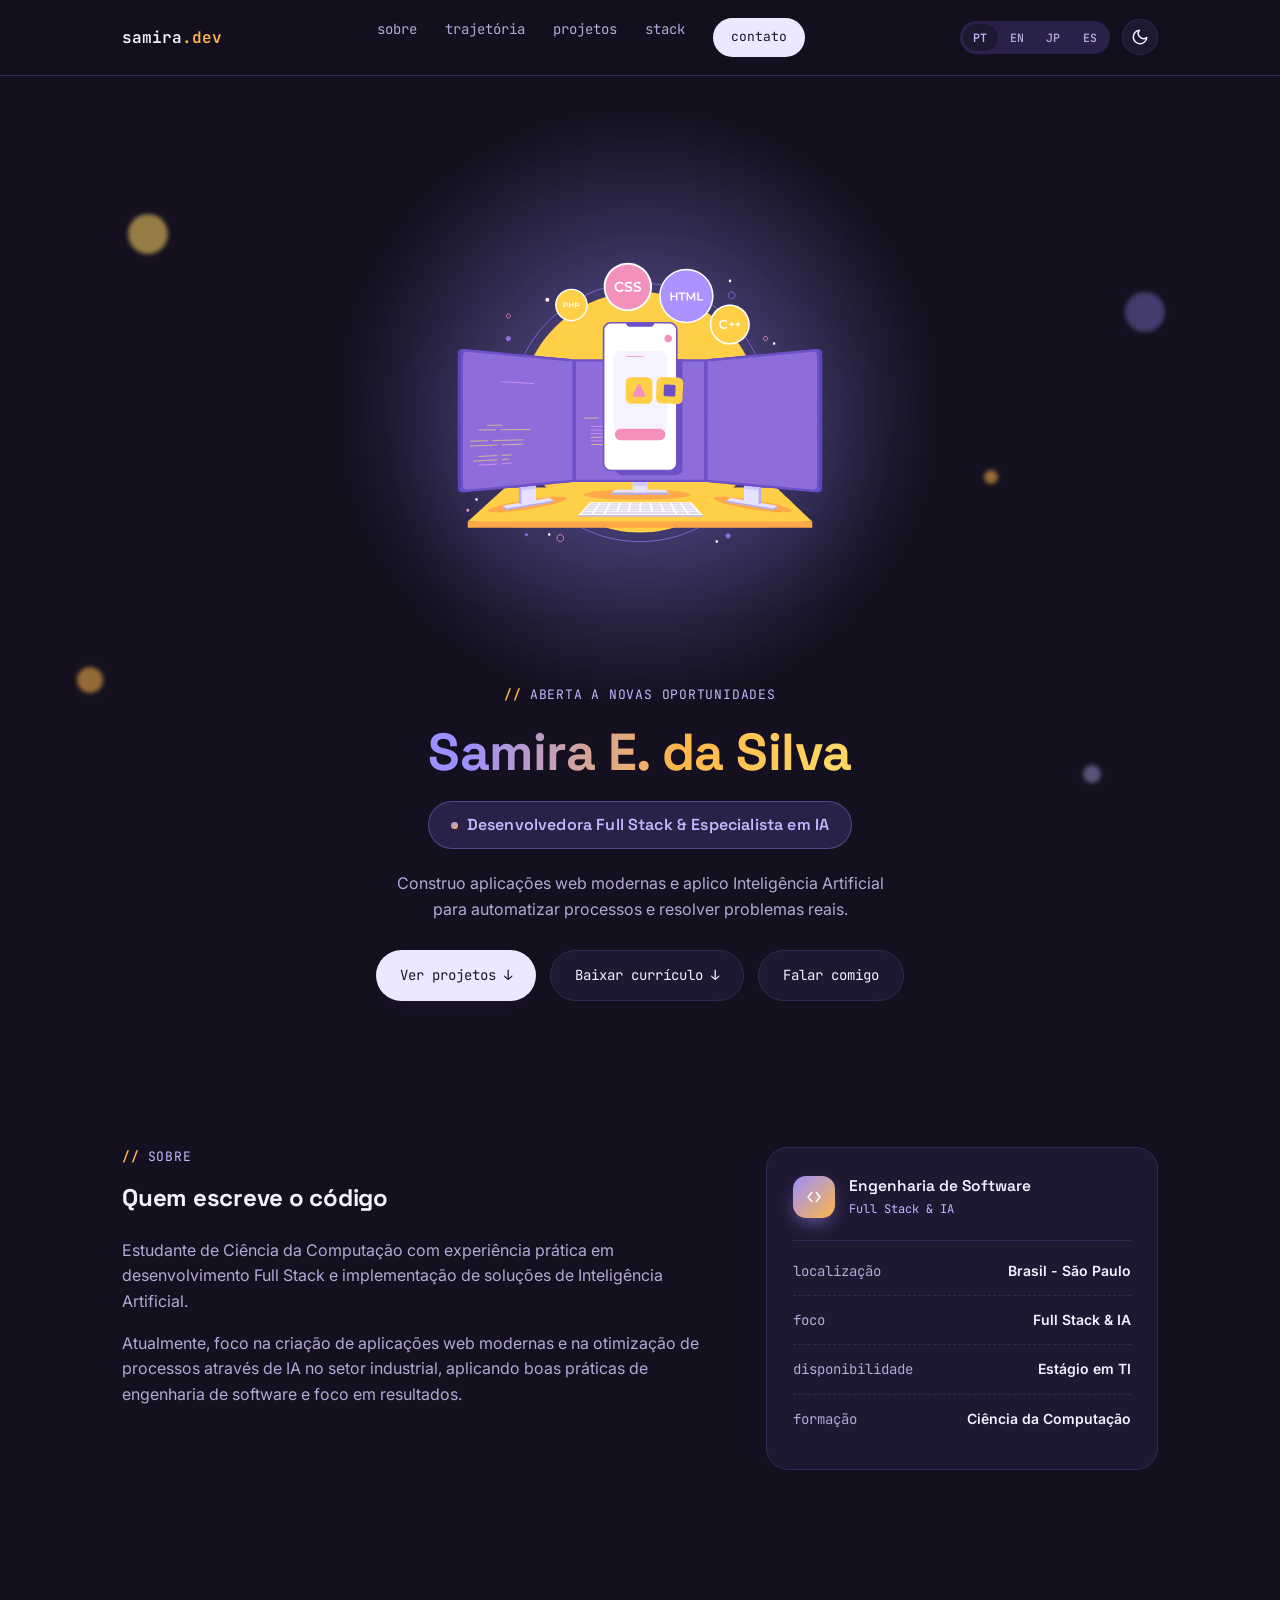
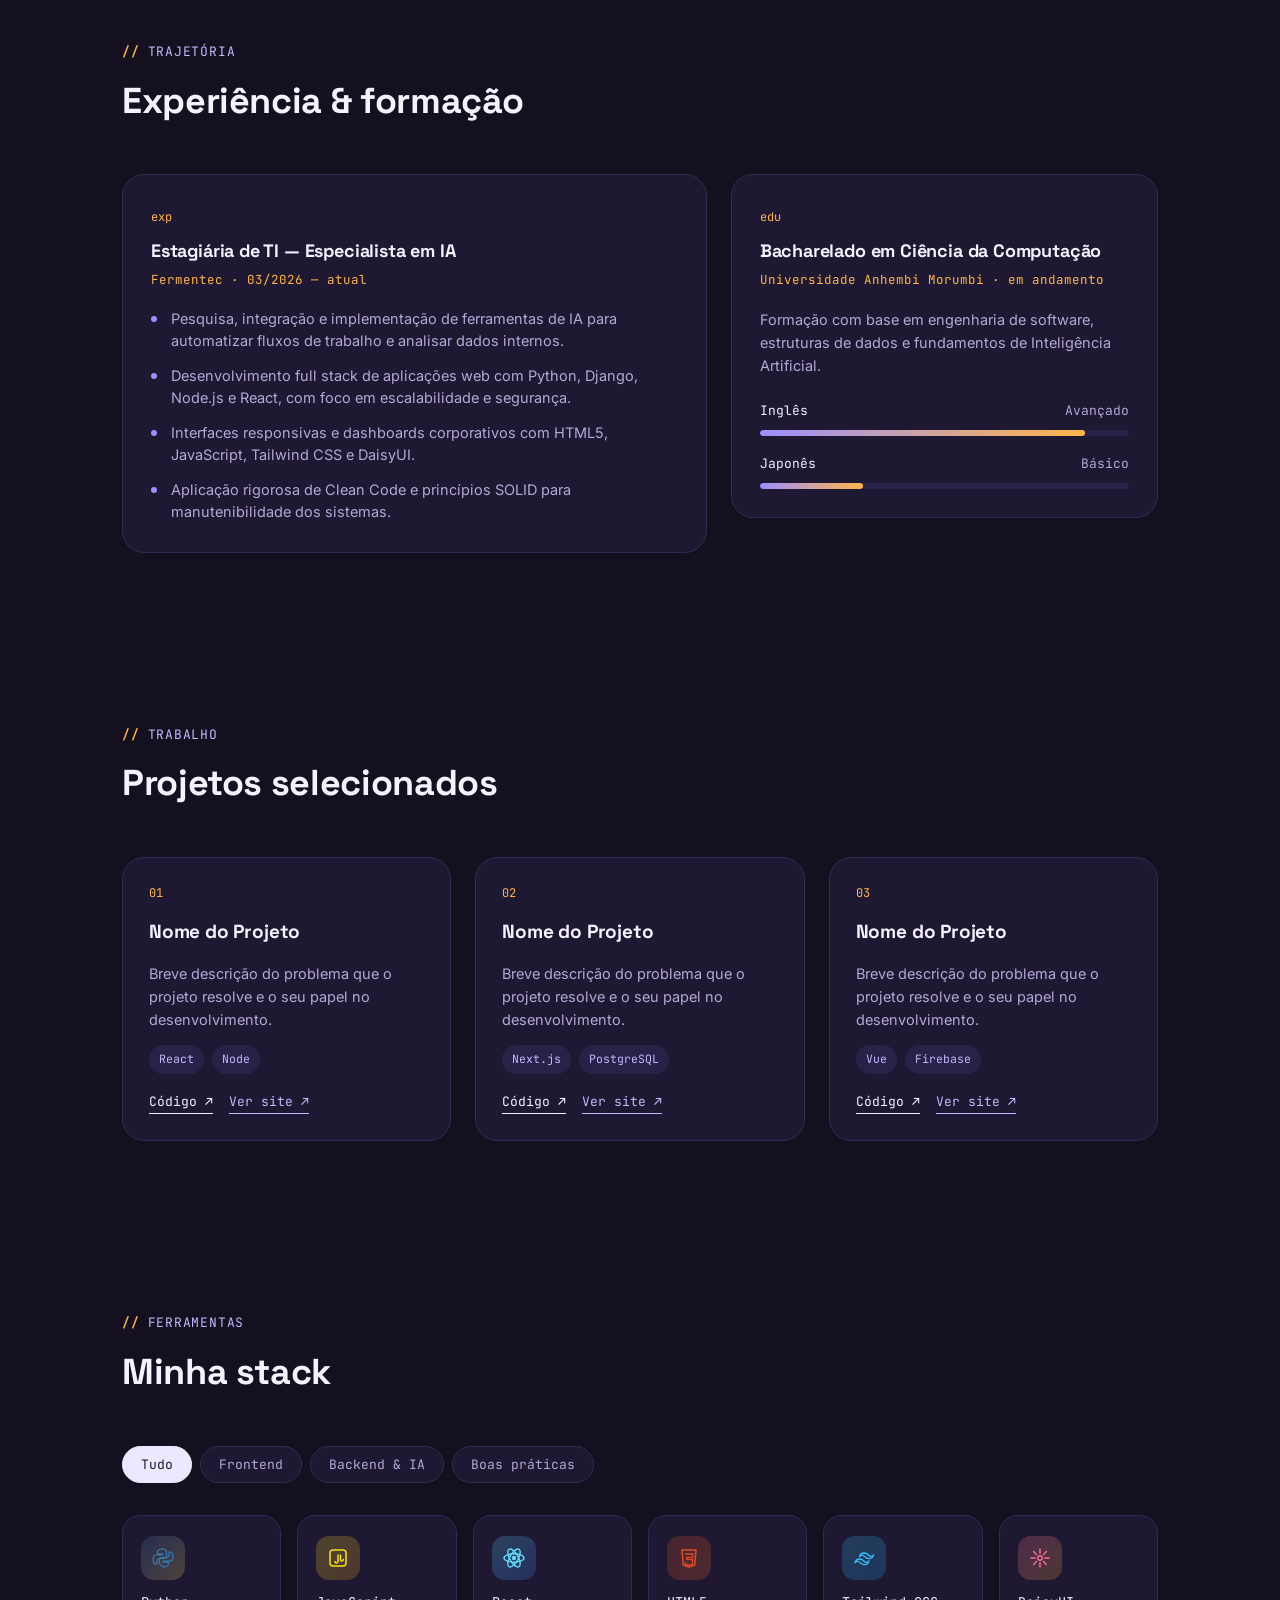
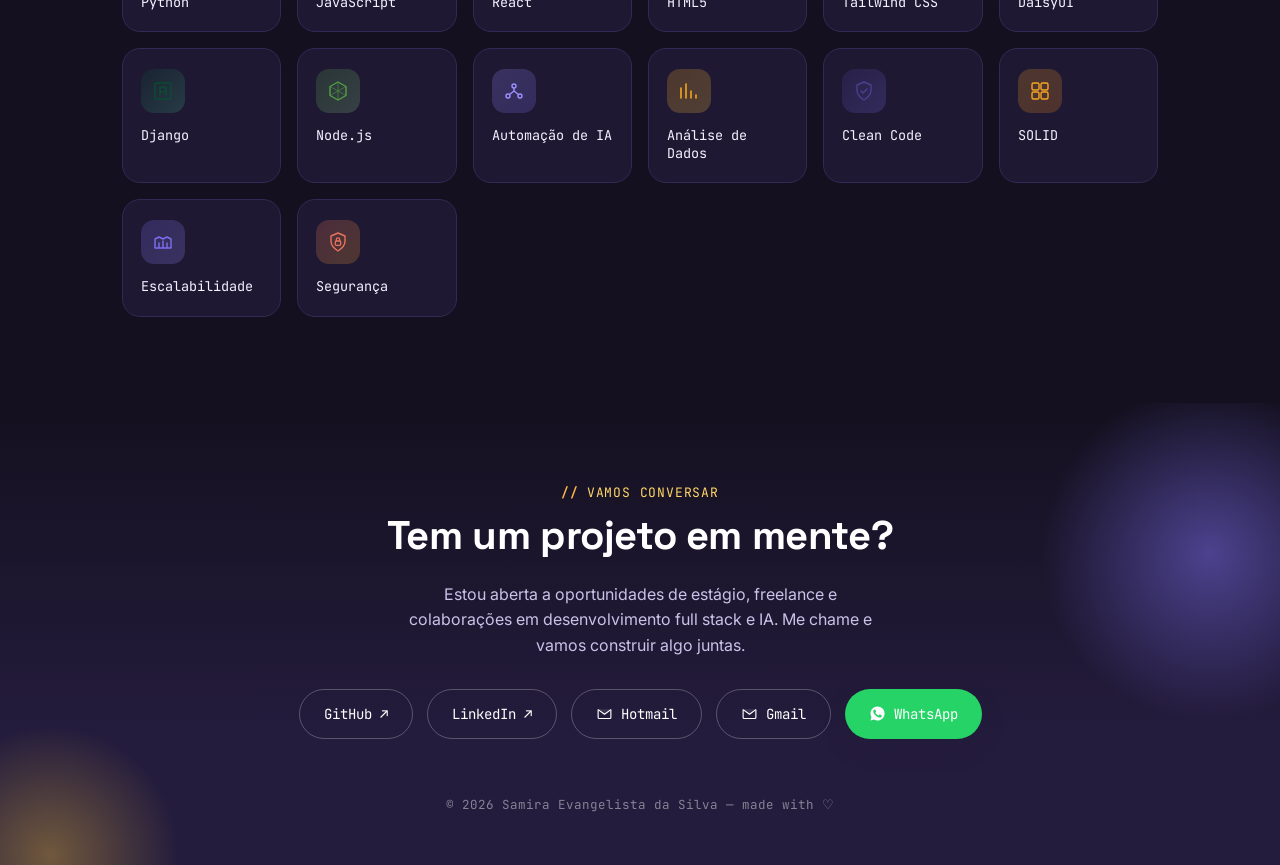
==== commit 0729b70f: "atualização" ====
--- a/index.html
+++ b/index.html
@@ -15,7 +15,7 @@
 <meta name="viewport" content="width=device-width, initial-scale=1.0">
 <title>Samira Evangelista da Silva — Desenvolvedora Full Stack</title>
 <meta name="description" content="Samira Evangelista da Silva — desenvolvedora full stack e especialista em IA. Projetos, stack técnica e experiência em Python, Django, React e automação de IA.">
-<link rel="icon" type="image/svg+xml" href="assets/favicon.svg">
+<link rel="icon" type="image/svg+xml" href="favicon.svg">
 <meta property="og:title" content="Samira Evangelista da Silva — Desenvolvedora Full Stack">
 <meta property="og:description" content="Desenvolvedora full stack e especialista em IA. Confira projetos, stack técnica e experiência.">
 <meta property="og:type" content="website">
@@ -24,10 +24,7 @@
 <link rel="preconnect" href="https://fonts.googleapis.com">
 <link href="https://fonts.googleapis.com/css2?family=Space+Grotesk:wght@400;500;600;700&family=Inter:wght@400;500;600&family=JetBrains+Mono:wght@400;500;600&display=swap" rel="stylesheet">
 <link rel="stylesheet" href="style.css">
-<script>
-"undefined"!=typeof document&&"undefined"!=typeof navigator&&function(t,e){"object"==typeof exports&&"undefined"!=typeof module?module.exports=e():"function"==typeof define&&define.amd?define(e):(t="undefined"!=typeof globalThis?globalThis:t||self).lottie=e()}(this,(function(){"use strict";var t="",e=!1,i=-999999,s=function(){return t};function a(t){return document.createElement(t)}function r(t,e){var i,s,a=t.length;for(i=0;i<a;i+=1)for(var r in s=t[i].prototype)Object.prototype.hasOwnProperty.call(s,r)&&(e.prototype[r]=s[r])}function n(t){function e(){}return e.prototype=t,e}var o=function(){function t(t){this.audios=[],this.audioFactory=t,this._volume=1,this._isMuted=!1}return t.prototype={addAudio:function(t){this.audios.push(t)},pause:function(){var t,e=this.audios.length;for(t=0;t<e;t+=1)this.audios[t].pause()},resume:function(){var t,e=this.audios.length;for(t=0;t<e;t+=1)this.audios[t].resume()},setRate:function(t){var e,i=this.audios.length;for(e=0;e<i;e+=1)this.audios[e].setRate(t)},createAudio:function(t){return this.audioFactory?this.audioFactory(t):window.Howl?new window.Howl({src:[t]}):{isPlaying:!1,play:function(){this.isPlaying=!0},seek:function(){this.isPlaying=!1},playing:function(){},rate:function(){},setVolume:function(){}}},setAudioFactory:function(t){this.audioFactory=t},setVolume:function(t){this._volume=t,this._updateVolume()},mute:function(){this._isMuted=!0,this._updateVolume()},unmute:function(){this._isMuted=!1,this._updateVolume()},getVolume:function(){return this._volume},_updateVolume:function(){var t,e=this.audios.length;for(t=0;t<e;t+=1)this.audios[t].volume(this._volume*(this._isMuted?0:1))}},function(){return new t}}(),h=function(){function t(t,e){var i,s=0,a=[];switch(t){case"int16":case"uint8c":i=1;break;default:i=1.1}for(s=0;s<e;s+=1)a.push(i);return a}return"function"==typeof Uint8ClampedArray&&"function"==typeof Float32Array?function(e,i){return"float32"===e?new Float32Array(i):"int16"===e?new Int16Array(i):"uint8c"===e?new Uint8ClampedArray(i):t(e,i)}:t}();function l(t){return Array.apply(null,{length:t})}function p(t){return p="function"==typeof Symbol&&"symbol"==typeof Symbol.iterator?function(t){return typeof t}:function(t){return t&&"function"==typeof Symbol&&t.constructor===Symbol&&t!==Symbol.prototype?"symbol":typeof t},p(t)}var f=!0,d=null,m=null,c="",u=/^((?!chrome|android).)*safari/i.test(navigator.userAgent),g=Math.pow,y=Math.sqrt,v=Math.floor,b=(Math.max,Math.min),_={};!function(){var t,e=["abs","acos","acosh","asin","asinh","atan","atanh","atan2","ceil","cbrt","expm1","clz32","cos","cosh","exp","floor","fround","hypot","imul","log","log1p","log2","log10","max","min","pow","random","round","sign","sin","sinh","sqrt","tan","tanh","trunc","E","LN10","LN2","LOG10E","LOG2E","PI","SQRT1_2","SQRT2"],i=e.length;for(t=0;t<i;t+=1)_[e[t]]=Math[e[t]]}(),_.random=Math.random,_.abs=function(t){if("object"===p(t)&&t.length){var e,i=l(t.length),s=t.length;for(e=0;e<s;e+=1)i[e]=Math.abs(t[e]);return i}return Math.abs(t)};var k=150,P=Math.PI/180,A=.5519;function S(t){0}function x(t,e,i,s){this.type=t,this.currentTime=e,this.totalTime=i,this.direction=s<0?-1:1}function w(t,e){this.type=t,this.direction=e<0?-1:1}function D(t,e,i,s){this.type=t,this.currentLoop=i,this.totalLoops=e,this.direction=s<0?-1:1}function C(t,e,i){this.type=t,this.firstFrame=e,this.totalFrames=i}function M(t,e){this.type=t,this.target=e}function T(t,e){this.type="renderFrameError",this.nativeError=t,this.currentTime=e}function F(t){this.type="configError",this.nativeError=t}var E,I=(E=0,function(){return c+"__lottie_element_"+(E+=1)});function L(t,e,i){var s,a,r,n,o,h,l,p;switch(h=i*(1-e),l=i*(1-(o=6*t-(n=Math.floor(6*t)))*e),p=i*(1-(1-o)*e),n%6){case 0:s=i,a=p,r=h;break;case 1:s=l,a=i,r=h;break;case 2:s=h,a=i,r=p;break;case 3:s=h,a=l,r=i;break;case 4:s=p,a=h,r=i;break;case 5:s=i,a=h,r=l}return[s,a,r]}function V(t,e,i){var s,a=Math.max(t,e,i),r=Math.min(t,e,i),n=a-r,o=0===a?0:n/a,h=a/255;switch(a){case r:s=0;break;case t:s=e-i+n*(e<i?6:0),s/=6*n;break;case e:s=i-t+2*n,s/=6*n;break;case i:s=t-e+4*n,s/=6*n}return[s,o,h]}function R(t,e){var i=V(255*t[0],255*t[1],255*t[2]);return i[1]+=e,i[1]>1?i[1]=1:i[1]<=0&&(i[1]=0),L(i[0],i[1],i[2])}function z(t,e){var i=V(255*t[0],255*t[1],255*t[2]);return i[2]+=e,i[2]>1?i[2]=1:i[2]<0&&(i[2]=0),L(i[0],i[1],i[2])}function O(t,e){var i=V(255*t[0],255*t[1],255*t[2]);return i[0]+=e/360,i[0]>1?i[0]-=1:i[0]<0&&(i[0]+=1),L(i[0],i[1],i[2])}!function(){var t,e,i=[];for(t=0;t<256;t+=1)e=t.toString(16),i[t]=1===e.length?"0"+e:e}();var N=function(){return d},B=function(){return m},q=function(t){k=t},j=function(){return k};function W(t){return document.createElementNS("http://www.w3.org/2000/svg",t)}function X(t){return X="function"==typeof Symbol&&"symbol"==typeof Symbol.iterator?function(t){return typeof t}:function(t){return t&&"function"==typeof Symbol&&t.constructor===Symbol&&t!==Symbol.prototype?"symbol":typeof t},X(t)}var H=function(){var t,i,s=1,a=[],r={onmessage:function(){},postMessage:function(e){t({data:e})}},n={postMessage:function(t){r.onmessage({data:t})}};function o(i){if(window.Worker&&window.Blob&&e){var s=new Blob(["var _workerSelf = self; self.onmessage = ",i.toString()],{type:"text/javascript"}),a=URL.createObjectURL(s);return new Worker(a)}return t=i,r}function h(){i||(i=o((function(t){if(n.dataManager||(n.dataManager=function(){function t(a,r){var n,o,h,l,p,d,m=a.length;for(o=0;o<m;o+=1)if("ks"in(n=a[o])&&!n.completed){if(n.completed=!0,n.hasMask){var c=n.masksProperties;for(l=c.length,h=0;h<l;h+=1)if(c[h].pt.k.i)s(c[h].pt.k);else for(d=c[h].pt.k.length,p=0;p<d;p+=1)c[h].pt.k[p].s&&s(c[h].pt.k[p].s[0]),c[h].pt.k[p].e&&s(c[h].pt.k[p].e[0])}0===n.ty?(n.layers=e(n.refId,r),t(n.layers,r)):4===n.ty?i(n.shapes):5===n.ty&&f(n)}}function e(t,e){var i=function(t,e){for(var i=0,s=e.length;i<s;){if(e[i].id===t)return e[i];i+=1}return null}(t,e);return i?i.layers.__used?JSON.parse(JSON.stringify(i.layers)):(i.layers.__used=!0,i.layers):null}function i(t){var e,a,r;for(e=t.length-1;e>=0;e-=1)if("sh"===t[e].ty)if(t[e].ks.k.i)s(t[e].ks.k);else for(r=t[e].ks.k.length,a=0;a<r;a+=1)t[e].ks.k[a].s&&s(t[e].ks.k[a].s[0]),t[e].ks.k[a].e&&s(t[e].ks.k[a].e[0]);else"gr"===t[e].ty&&i(t[e].it)}function s(t){var e,i=t.i.length;for(e=0;e<i;e+=1)t.i[e][0]+=t.v[e][0],t.i[e][1]+=t.v[e][1],t.o[e][0]+=t.v[e][0],t.o[e][1]+=t.v[e][1]}function a(t,e){var i=e?e.split("."):[100,100,100];return t[0]>i[0]||!(i[0]>t[0])&&(t[1]>i[1]||!(i[1]>t[1])&&(t[2]>i[2]||!(i[2]>t[2])&&null))}var r,n=function(){var t=[4,4,14];function e(t){var e,i,s,a=t.length;for(e=0;e<a;e+=1)5===t[e].ty&&(s=void 0,s=(i=t[e]).t.d,i.t.d={k:[{s:s,t:0}]})}return function(i){if(a(t,i.v)&&(e(i.layers),i.assets)){var s,r=i.assets.length;for(s=0;s<r;s+=1)i.assets[s].layers&&e(i.assets[s].layers)}}}(),o=(r=[4,7,99],function(t){if(t.chars&&!a(r,t.v)){var e,s=t.chars.length;for(e=0;e<s;e+=1){var n=t.chars[e];n.data&&n.data.shapes&&(i(n.data.shapes),n.data.ip=0,n.data.op=99999,n.data.st=0,n.data.sr=1,n.data.ks={p:{k:[0,0],a:0},s:{k:[100,100],a:0},a:{k:[0,0],a:0},r:{k:0,a:0},o:{k:100,a:0}},t.chars[e].t||(n.data.shapes.push({ty:"no"}),n.data.shapes[0].it.push({p:{k:[0,0],a:0},s:{k:[100,100],a:0},a:{k:[0,0],a:0},r:{k:0,a:0},o:{k:100,a:0},sk:{k:0,a:0},sa:{k:0,a:0},ty:"tr"})))}}}),h=function(){var t=[5,7,15];function e(t){var e,i,s=t.length;for(e=0;e<s;e+=1)5===t[e].ty&&(i=void 0,"number"==typeof(i=t[e].t.p).a&&(i.a={a:0,k:i.a}),"number"==typeof i.p&&(i.p={a:0,k:i.p}),"number"==typeof i.r&&(i.r={a:0,k:i.r}))}return function(i){if(a(t,i.v)&&(e(i.layers),i.assets)){var s,r=i.assets.length;for(s=0;s<r;s+=1)i.assets[s].layers&&e(i.assets[s].layers)}}}(),l=function(){var t=[4,1,9];function e(t){var i,s,a,r=t.length;for(i=0;i<r;i+=1)if("gr"===t[i].ty)e(t[i].it);else if("fl"===t[i].ty||"st"===t[i].ty)if(t[i].c.k&&t[i].c.k[0].i)for(a=t[i].c.k.length,s=0;s<a;s+=1)t[i].c.k[s].s&&(t[i].c.k[s].s[0]/=255,t[i].c.k[s].s[1]/=255,t[i].c.k[s].s[2]/=255,t[i].c.k[s].s[3]/=255),t[i].c.k[s].e&&(t[i].c.k[s].e[0]/=255,t[i].c.k[s].e[1]/=255,t[i].c.k[s].e[2]/=255,t[i].c.k[s].e[3]/=255);else t[i].c.k[0]/=255,t[i].c.k[1]/=255,t[i].c.k[2]/=255,t[i].c.k[3]/=255}function i(t){var i,s=t.length;for(i=0;i<s;i+=1)4===t[i].ty&&e(t[i].shapes)}return function(e){if(a(t,e.v)&&(i(e.layers),e.assets)){var s,r=e.assets.length;for(s=0;s<r;s+=1)e.assets[s].layers&&i(e.assets[s].layers)}}}(),p=function(){var t=[4,4,18];function e(t){var i,s,a;for(i=t.length-1;i>=0;i-=1)if("sh"===t[i].ty)if(t[i].ks.k.i)t[i].ks.k.c=t[i].closed;else for(a=t[i].ks.k.length,s=0;s<a;s+=1)t[i].ks.k[s].s&&(t[i].ks.k[s].s[0].c=t[i].closed),t[i].ks.k[s].e&&(t[i].ks.k[s].e[0].c=t[i].closed);else"gr"===t[i].ty&&e(t[i].it)}function i(t){var i,s,a,r,n,o,h=t.length;for(s=0;s<h;s+=1){if((i=t[s]).hasMask){var l=i.masksProperties;for(r=l.length,a=0;a<r;a+=1)if(l[a].pt.k.i)l[a].pt.k.c=l[a].cl;else for(o=l[a].pt.k.length,n=0;n<o;n+=1)l[a].pt.k[n].s&&(l[a].pt.k[n].s[0].c=l[a].cl),l[a].pt.k[n].e&&(l[a].pt.k[n].e[0].c=l[a].cl)}4===i.ty&&e(i.shapes)}}return function(e){if(a(t,e.v)&&(i(e.layers),e.assets)){var s,r=e.assets.length;for(s=0;s<r;s+=1)e.assets[s].layers&&i(e.assets[s].layers)}}}();function f(t){0===t.t.a.length&&t.t.p}var d={completeData:function(i){i.__complete||(l(i),n(i),o(i),h(i),p(i),t(i.layers,i.assets),function(i,s){if(i){var a=0,r=i.length;for(a=0;a<r;a+=1)1===i[a].t&&(i[a].data.layers=e(i[a].data.refId,s),t(i[a].data.layers,s))}}(i.chars,i.assets),i.__complete=!0)}};return d.checkColors=l,d.checkChars=o,d.checkPathProperties=h,d.checkShapes=p,d.completeLayers=t,d}()),n.assetLoader||(n.assetLoader=function(){function t(t){var e=t.getResponseHeader("content-type");return e&&"json"===t.responseType&&-1!==e.indexOf("json")||t.response&&"object"===X(t.response)?t.response:t.response&&"string"==typeof t.response?JSON.parse(t.response):t.responseText?JSON.parse(t.responseText):null}return{load:function(e,i,s,a){var r,n=new XMLHttpRequest;try{n.responseType="json"}catch(t){}n.onreadystatechange=function(){if(4===n.readyState)if(200===n.status)r=t(n),s(r);else try{r=t(n),s(r)}catch(t){a&&a(t)}};try{n.open(["G","E","T"].join(""),e,!0)}catch(t){n.open(["G","E","T"].join(""),i+"/"+e,!0)}n.send()}}}()),"loadAnimation"===t.data.type)n.assetLoader.load(t.data.path,t.data.fullPath,(function(e){n.dataManager.completeData(e),n.postMessage({id:t.data.id,payload:e,status:"success"})}),(function(){n.postMessage({id:t.data.id,status:"error"})}));else if("complete"===t.data.type){var e=t.data.animation;n.dataManager.completeData(e),n.postMessage({id:t.data.id,payload:e,status:"success"})}else"loadData"===t.data.type&&n.assetLoader.load(t.data.path,t.data.fullPath,(function(e){n.postMessage({id:t.data.id,payload:e,status:"success"})}),(function(){n.postMessage({id:t.data.id,status:"error"})}))})),i.onmessage=function(t){var e=t.data,i=e.id,s=a[i];a[i]=null,"success"===e.status?s.onComplete(e.payload):s.onError&&s.onError()})}function l(t,e){var i="processId_"+(s+=1);return a[i]={onComplete:t,onError:e},i}return{loadAnimation:function(t,e,s){h();var a=l(e,s);i.postMessage({type:"loadAnimation",path:t,fullPath:window.location.origin+window.location.pathname,id:a})},loadData:function(t,e,s){h();var a=l(e,s);i.postMessage({type:"loadData",path:t,fullPath:window.location.origin+window.location.pathname,id:a})},completeAnimation:function(t,e,s){h();var a=l(e,s);i.postMessage({type:"complete",animation:t,id:a})}}}(),Y=function(){var t=function(){var t=a("canvas");t.width=1,t.height=1;var e=t.getContext("2d");return e.fillStyle="rgba(0,0,0,0)",e.fillRect(0,0,1,1),t}();function e(){this.loadedAssets+=1,this.loadedAssets===this.totalImages&&this.loadedFootagesCount===this.totalFootages&&this.imagesLoadedCb&&this.imagesLoadedCb(null)}function i(){this.loadedFootagesCount+=1,this.loadedAssets===this.totalImages&&this.loadedFootagesCount===this.totalFootages&&this.imagesLoadedCb&&this.imagesLoadedCb(null)}function s(t,e,i){var s="";if(t.e)s=t.p;else if(e){var a=t.p;-1!==a.indexOf("images/")&&(a=a.split("/")[1]),s=e+a}else s=i,s+=t.u?t.u:"",s+=t.p;return s}function r(t){var e=0,i=setInterval(function(){(t.getBBox().width||e>500)&&(this._imageLoaded(),clearInterval(i)),e+=1}.bind(this),50)}function n(t){var e={assetData:t},i=s(t,this.assetsPath,this.path);return H.loadData(i,function(t){e.img=t,this._footageLoaded()}.bind(this),function(){e.img={},this._footageLoaded()}.bind(this)),e}function o(){this._imageLoaded=e.bind(this),this._footageLoaded=i.bind(this),this.testImageLoaded=r.bind(this),this.createFootageData=n.bind(this),this.assetsPath="",this.path="",this.totalImages=0,this.totalFootages=0,this.loadedAssets=0,this.loadedFootagesCount=0,this.imagesLoadedCb=null,this.images=[]}return o.prototype={loadAssets:function(t,e){var i;this.imagesLoadedCb=e;var s=t.length;for(i=0;i<s;i+=1)t[i].layers||(t[i].t&&"seq"!==t[i].t?3===t[i].t&&(this.totalFootages+=1,this.images.push(this.createFootageData(t[i]))):(this.totalImages+=1,this.images.push(this._createImageData(t[i]))))},setAssetsPath:function(t){this.assetsPath=t||""},setPath:function(t){this.path=t||""},loadedImages:function(){return this.totalImages===this.loadedAssets},loadedFootages:function(){return this.totalFootages===this.loadedFootagesCount},destroy:function(){this.imagesLoadedCb=null,this.images.length=0},getAsset:function(t){for(var e=0,i=this.images.length;e<i;){if(this.images[e].assetData===t)return this.images[e].img;e+=1}return null},createImgData:function(e){var i=s(e,this.assetsPath,this.path),r=a("img");r.crossOrigin="anonymous",r.addEventListener("load",this._imageLoaded,!1),r.addEventListener("error",function(){n.img=t,this._imageLoaded()}.bind(this),!1),r.src=i;var n={img:r,assetData:e};return n},createImageData:function(e){var i=s(e,this.assetsPath,this.path),a=W("image");u?this.testImageLoaded(a):a.addEventListener("load",this._imageLoaded,!1),a.addEventListener("error",function(){r.img=t,this._imageLoaded()}.bind(this),!1),a.setAttributeNS("http://www.w3.org/1999/xlink","href",i),this._elementHelper.append?this._elementHelper.append(a):this._elementHelper.appendChild(a);var r={img:a,assetData:e};return r},imageLoaded:e,footageLoaded:i,setCacheType:function(t,e){"svg"===t?(this._elementHelper=e,this._createImageData=this.createImageData.bind(this)):this._createImageData=this.createImgData.bind(this)}},o}();function G(){}G.prototype={triggerEvent:function(t,e){if(this._cbs[t])for(var i=this._cbs[t],s=0;s<i.length;s+=1)i[s](e)},addEventListener:function(t,e){return this._cbs[t]||(this._cbs[t]=[]),this._cbs[t].push(e),function(){this.removeEventListener(t,e)}.bind(this)},removeEventListener:function(t,e){if(e){if(this._cbs[t]){for(var i=0,s=this._cbs[t].length;i<s;)this._cbs[t][i]===e&&(this._cbs[t].splice(i,1),i-=1,s-=1),i+=1;this._cbs[t].length||(this._cbs[t]=null)}}else this._cbs[t]=null}};var K=function(){function t(t){for(var e,i=t.split("\r\n"),s={},a=0,r=0;r<i.length;r+=1)2===(e=i[r].split(":")).length&&(s[e[0]]=e[1].trim(),a+=1);if(0===a)throw new Error;return s}return function(e){for(var i=[],s=0;s<e.length;s+=1){var a=e[s],r={time:a.tm,duration:a.dr};try{r.payload=JSON.parse(e[s].cm)}catch(i){try{r.payload=t(e[s].cm)}catch(t){r.payload={name:e[s].cm}}}i.push(r)}return i}}(),J=function(){function t(t){this.compositions.push(t)}return function(){function e(t){for(var e=0,i=this.compositions.length;e<i;){if(this.compositions[e].data&&this.compositions[e].data.nm===t)return this.compositions[e].prepareFrame&&this.compositions[e].data.xt&&this.compositions[e].prepareFrame(this.currentFrame),this.compositions[e].compInterface;e+=1}return null}return e.compositions=[],e.currentFrame=0,e.registerComposition=t,e}}(),U={};function Z(t){return Z="function"==typeof Symbol&&"symbol"==typeof Symbol.iterator?function(t){return typeof t}:function(t){return t&&"function"==typeof Symbol&&t.constructor===Symbol&&t!==Symbol.prototype?"symbol":typeof t},Z(t)}var Q=function(){this._cbs=[],this.name="",this.path="",this.isLoaded=!1,this.currentFrame=0,this.currentRawFrame=0,this.firstFrame=0,this.totalFrames=0,this.frameRate=0,this.frameMult=0,this.playSpeed=1,this.playDirection=1,this.playCount=0,this.animationData={},this.assets=[],this.isPaused=!0,this.autoplay=!1,this.loop=!0,this.renderer=null,this.animationID=I(),this.assetsPath="",this.timeCompleted=0,this.segmentPos=0,this.isSubframeEnabled=f,this.segments=[],this._idle=!0,this._completedLoop=!1,this.projectInterface=J(),this.imagePreloader=new Y,this.audioController=o(),this.markers=[],this.configAnimation=this.configAnimation.bind(this),this.onSetupError=this.onSetupError.bind(this),this.onSegmentComplete=this.onSegmentComplete.bind(this),this.drawnFrameEvent=new x("drawnFrame",0,0,0),this.expressionsPlugin=N()};r([G],Q),Q.prototype.setParams=function(t){(t.wrapper||t.container)&&(this.wrapper=t.wrapper||t.container);var e="svg";t.animType?e=t.animType:t.renderer&&(e=t.renderer);var i=U[e];this.renderer=new i(this,t.rendererSettings),this.imagePreloader.setCacheType(e,this.renderer.globalData.defs),this.renderer.setProjectInterface(this.projectInterface),this.animType=e,""===t.loop||null===t.loop||void 0===t.loop||!0===t.loop?this.loop=!0:!1===t.loop?this.loop=!1:this.loop=parseInt(t.loop,10),this.autoplay=!("autoplay"in t)||t.autoplay,this.name=t.name?t.name:"",this.autoloadSegments=!Object.prototype.hasOwnProperty.call(t,"autoloadSegments")||t.autoloadSegments,this.assetsPath=t.assetsPath,this.initialSegment=t.initialSegment,t.audioFactory&&this.audioController.setAudioFactory(t.audioFactory),t.animationData?this.setupAnimation(t.animationData):t.path&&(-1!==t.path.lastIndexOf("\\")?this.path=t.path.substr(0,t.path.lastIndexOf("\\")+1):this.path=t.path.substr(0,t.path.lastIndexOf("/")+1),this.fileName=t.path.substr(t.path.lastIndexOf("/")+1),this.fileName=this.fileName.substr(0,this.fileName.lastIndexOf(".json")),H.loadAnimation(t.path,this.configAnimation,this.onSetupError))},Q.prototype.onSetupError=function(){this.trigger("data_failed")},Q.prototype.setupAnimation=function(t){H.completeAnimation(t,this.configAnimation)},Q.prototype.setData=function(t,e){e&&"object"!==Z(e)&&(e=JSON.parse(e));var i={wrapper:t,animationData:e},s=t.attributes;i.path=s.getNamedItem("data-animation-path")?s.getNamedItem("data-animation-path").value:s.getNamedItem("data-bm-path")?s.getNamedItem("data-bm-path").value:s.getNamedItem("bm-path")?s.getNamedItem("bm-path").value:"",i.animType=s.getNamedItem("data-anim-type")?s.getNamedItem("data-anim-type").value:s.getNamedItem("data-bm-type")?s.getNamedItem("data-bm-type").value:s.getNamedItem("bm-type")?s.getNamedItem("bm-type").value:s.getNamedItem("data-bm-renderer")?s.getNamedItem("data-bm-renderer").value:s.getNamedItem("bm-renderer")?s.getNamedItem("bm-renderer").value:function(){if(U.canvas)return"canvas";for(var t in U)if(U[t])return t;return""}()||"canvas";var a=s.getNamedItem("data-anim-loop")?s.getNamedItem("data-anim-loop").value:s.getNamedItem("data-bm-loop")?s.getNamedItem("data-bm-loop").value:s.getNamedItem("bm-loop")?s.getNamedItem("bm-loop").value:"";"false"===a?i.loop=!1:"true"===a?i.loop=!0:""!==a&&(i.loop=parseInt(a,10));var r=s.getNamedItem("data-anim-autoplay")?s.getNamedItem("data-anim-autoplay").value:s.getNamedItem("data-bm-autoplay")?s.getNamedItem("data-bm-autoplay").value:!s.getNamedItem("bm-autoplay")||s.getNamedItem("bm-autoplay").value;i.autoplay="false"!==r,i.name=s.getNamedItem("data-name")?s.getNamedItem("data-name").value:s.getNamedItem("data-bm-name")?s.getNamedItem("data-bm-name").value:s.getNamedItem("bm-name")?s.getNamedItem("bm-name").value:"","false"===(s.getNamedItem("data-anim-prerender")?s.getNamedItem("data-anim-prerender").value:s.getNamedItem("data-bm-prerender")?s.getNamedItem("data-bm-prerender").value:s.getNamedItem("bm-prerender")?s.getNamedItem("bm-prerender").value:"")&&(i.prerender=!1),i.path?this.setParams(i):this.trigger("destroy")},Q.prototype.includeLayers=function(t){t.op>this.animationData.op&&(this.animationData.op=t.op,this.totalFrames=Math.floor(t.op-this.animationData.ip));var e,i,s=this.animationData.layers,a=s.length,r=t.layers,n=r.length;for(i=0;i<n;i+=1)for(e=0;e<a;){if(s[e].id===r[i].id){s[e]=r[i];break}e+=1}if((t.chars||t.fonts)&&(this.renderer.globalData.fontManager.addChars(t.chars),this.renderer.globalData.fontManager.addFonts(t.fonts,this.renderer.globalData.defs)),t.assets)for(a=t.assets.length,e=0;e<a;e+=1)this.animationData.assets.push(t.assets[e]);this.animationData.__complete=!1,H.completeAnimation(this.animationData,this.onSegmentComplete)},Q.prototype.onSegmentComplete=function(t){this.animationData=t;var e=N();e&&e.initExpressions(this),this.loadNextSegment()},Q.prototype.loadNextSegment=function(){var t=this.animationData.segments;if(!t||0===t.length||!this.autoloadSegments)return this.trigger("data_ready"),void(this.timeCompleted=this.totalFrames);var e=t.shift();this.timeCompleted=e.time*this.frameRate;var i=this.path+this.fileName+"_"+this.segmentPos+".json";this.segmentPos+=1,H.loadData(i,this.includeLayers.bind(this),function(){this.trigger("data_failed")}.bind(this))},Q.prototype.loadSegments=function(){this.animationData.segments||(this.timeCompleted=this.totalFrames),this.loadNextSegment()},Q.prototype.imagesLoaded=function(){this.trigger("loaded_images"),this.checkLoaded()},Q.prototype.preloadImages=function(){this.imagePreloader.setAssetsPath(this.assetsPath),this.imagePreloader.setPath(this.path),this.imagePreloader.loadAssets(this.animationData.assets,this.imagesLoaded.bind(this))},Q.prototype.configAnimation=function(t){if(this.renderer)try{this.animationData=t,this.initialSegment?(this.totalFrames=Math.floor(this.initialSegment[1]-this.initialSegment[0]),this.firstFrame=Math.round(this.initialSegment[0])):(this.totalFrames=Math.floor(this.animationData.op-this.animationData.ip),this.firstFrame=Math.round(this.animationData.ip)),this.renderer.configAnimation(t),t.assets||(t.assets=[]),this.assets=this.animationData.assets,this.frameRate=this.animationData.fr,this.frameMult=this.animationData.fr/1e3,this.renderer.searchExtraCompositions(t.assets),this.markers=K(t.markers||[]),this.trigger("config_ready"),this.preloadImages(),this.loadSegments(),this.updaFrameModifier(),this.waitForFontsLoaded(),this.isPaused&&this.audioController.pause()}catch(t){this.triggerConfigError(t)}},Q.prototype.waitForFontsLoaded=function(){this.renderer&&(this.renderer.globalData.fontManager.isLoaded?this.checkLoaded():setTimeout(this.waitForFontsLoaded.bind(this),20))},Q.prototype.checkLoaded=function(){if(!this.isLoaded&&this.renderer.globalData.fontManager.isLoaded&&(this.imagePreloader.loadedImages()||"canvas"!==this.renderer.rendererType)&&this.imagePreloader.loadedFootages()){this.isLoaded=!0;var t=N();t&&t.initExpressions(this),this.renderer.initItems(),setTimeout(function(){this.trigger("DOMLoaded")}.bind(this),0),this.gotoFrame(),this.autoplay&&this.play()}},Q.prototype.resize=function(t,e){var i="number"==typeof t?t:void 0,s="number"==typeof e?e:void 0;this.renderer.updateContainerSize(i,s)},Q.prototype.setSubframe=function(t){this.isSubframeEnabled=!!t},Q.prototype.gotoFrame=function(){this.currentFrame=this.isSubframeEnabled?this.currentRawFrame:~~this.currentRawFrame,this.timeCompleted!==this.totalFrames&&this.currentFrame>this.timeCompleted&&(this.currentFrame=this.timeCompleted),this.trigger("enterFrame"),this.renderFrame(),this.trigger("drawnFrame")},Q.prototype.renderFrame=function(){if(!1!==this.isLoaded&&this.renderer)try{this.expressionsPlugin&&this.expressionsPlugin.resetFrame(),this.renderer.renderFrame(this.currentFrame+this.firstFrame)}catch(t){this.triggerRenderFrameError(t)}},Q.prototype.play=function(t){t&&this.name!==t||!0===this.isPaused&&(this.isPaused=!1,this.trigger("_play"),this.audioController.resume(),this._idle&&(this._idle=!1,this.trigger("_active")))},Q.prototype.pause=function(t){t&&this.name!==t||!1===this.isPaused&&(this.isPaused=!0,this.trigger("_pause"),this._idle=!0,this.trigger("_idle"),this.audioController.pause())},Q.prototype.togglePause=function(t){t&&this.name!==t||(!0===this.isPaused?this.play():this.pause())},Q.prototype.stop=function(t){t&&this.name!==t||(this.pause(),this.playCount=0,this._completedLoop=!1,this.setCurrentRawFrameValue(0))},Q.prototype.getMarkerData=function(t){for(var e,i=0;i<this.markers.length;i+=1)if((e=this.markers[i]).payload&&e.payload.name===t)return e;return null},Q.prototype.goToAndStop=function(t,e,i){if(!i||this.name===i){var s=Number(t);if(isNaN(s)){var a=this.getMarkerData(t);a&&this.goToAndStop(a.time,!0)}else e?this.setCurrentRawFrameValue(t):this.setCurrentRawFrameValue(t*this.frameModifier);this.pause()}},Q.prototype.goToAndPlay=function(t,e,i){if(!i||this.name===i){var s=Number(t);if(isNaN(s)){var a=this.getMarkerData(t);a&&(a.duration?this.playSegments([a.time,a.time+a.duration],!0):this.goToAndStop(a.time,!0))}else this.goToAndStop(s,e,i);this.play()}},Q.prototype.advanceTime=function(t){if(!0!==this.isPaused&&!1!==this.isLoaded){var e=this.currentRawFrame+t*this.frameModifier,i=!1;e>=this.totalFrames-1&&this.frameModifier>0?this.loop&&this.playCount!==this.loop?e>=this.totalFrames?(this.playCount+=1,this.checkSegments(e%this.totalFrames)||(this.setCurrentRawFrameValue(e%this.totalFrames),this._completedLoop=!0,this.trigger("loopComplete"))):this.setCurrentRawFrameValue(e):this.checkSegments(e>this.totalFrames?e%this.totalFrames:0)||(i=!0,e=this.totalFrames-1):e<0?this.checkSegments(e%this.totalFrames)||(!this.loop||this.playCount--<=0&&!0!==this.loop?(i=!0,e=0):(this.setCurrentRawFrameValue(this.totalFrames+e%this.totalFrames),this._completedLoop?this.trigger("loopComplete"):this._completedLoop=!0)):this.setCurrentRawFrameValue(e),i&&(this.setCurrentRawFrameValue(e),this.pause(),this.trigger("complete"))}},Q.prototype.adjustSegment=function(t,e){this.playCount=0,t[1]<t[0]?(this.frameModifier>0&&(this.playSpeed<0?this.setSpeed(-this.playSpeed):this.setDirection(-1)),this.totalFrames=t[0]-t[1],this.timeCompleted=this.totalFrames,this.firstFrame=t[1],this.setCurrentRawFrameValue(this.totalFrames-.001-e)):t[1]>t[0]&&(this.frameModifier<0&&(this.playSpeed<0?this.setSpeed(-this.playSpeed):this.setDirection(1)),this.totalFrames=t[1]-t[0],this.timeCompleted=this.totalFrames,this.firstFrame=t[0],this.setCurrentRawFrameValue(.001+e)),this.trigger("segmentStart")},Q.prototype.setSegment=function(t,e){var i=-1;this.isPaused&&(this.currentRawFrame+this.firstFrame<t?i=t:this.currentRawFrame+this.firstFrame>e&&(i=e-t)),this.firstFrame=t,this.totalFrames=e-t,this.timeCompleted=this.totalFrames,-1!==i&&this.goToAndStop(i,!0)},Q.prototype.playSegments=function(t,e){if(e&&(this.segments.length=0),"object"===Z(t[0])){var i,s=t.length;for(i=0;i<s;i+=1)this.segments.push(t[i])}else this.segments.push(t);this.segments.length&&e&&this.adjustSegment(this.segments.shift(),0),this.isPaused&&this.play()},Q.prototype.resetSegments=function(t){this.segments.length=0,this.segments.push([this.animationData.ip,this.animationData.op]),t&&this.checkSegments(0)},Q.prototype.checkSegments=function(t){return!!this.segments.length&&(this.adjustSegment(this.segments.shift(),t),!0)},Q.prototype.destroy=function(t){t&&this.name!==t||!this.renderer||(this.renderer.destroy(),this.imagePreloader.destroy(),this.trigger("destroy"),this._cbs=null,this.onEnterFrame=null,this.onLoopComplete=null,this.onComplete=null,this.onSegmentStart=null,this.onDestroy=null,this.renderer=null,this.expressionsPlugin=null,this.imagePreloader=null,this.projectInterface=null)},Q.prototype.setCurrentRawFrameValue=function(t){this.currentRawFrame=t,this.gotoFrame()},Q.prototype.setSpeed=function(t){this.playSpeed=t,this.updaFrameModifier()},Q.prototype.setDirection=function(t){this.playDirection=t<0?-1:1,this.updaFrameModifier()},Q.prototype.setLoop=function(t){this.loop=t},Q.prototype.setVolume=function(t,e){e&&this.name!==e||this.audioController.setVolume(t)},Q.prototype.getVolume=function(){return this.audioController.getVolume()},Q.prototype.mute=function(t){t&&this.name!==t||this.audioController.mute()},Q.prototype.unmute=function(t){t&&this.name!==t||this.audioController.unmute()},Q.prototype.updaFrameModifier=function(){this.frameModifier=this.frameMult*this.playSpeed*this.playDirection,this.audioController.setRate(this.playSpeed*this.playDirection)},Q.prototype.getPath=function(){return this.path},Q.prototype.getAssetsPath=function(t){var e="";if(t.e)e=t.p;else if(this.assetsPath){var i=t.p;-1!==i.indexOf("images/")&&(i=i.split("/")[1]),e=this.assetsPath+i}else e=this.path,e+=t.u?t.u:"",e+=t.p;return e},Q.prototype.getAssetData=function(t){for(var e=0,i=this.assets.length;e<i;){if(t===this.assets[e].id)return this.assets[e];e+=1}return null},Q.prototype.hide=function(){this.renderer.hide()},Q.prototype.show=function(){this.renderer.show()},Q.prototype.getDuration=function(t){return t?this.totalFrames:this.totalFrames/this.frameRate},Q.prototype.updateDocumentData=function(t,e,i){try{this.renderer.getElementByPath(t).updateDocumentData(e,i)}catch(t){}},Q.prototype.trigger=function(t){if(this._cbs&&this._cbs[t])switch(t){case"enterFrame":this.triggerEvent(t,new x(t,this.currentFrame,this.totalFrames,this.frameModifier));break;case"drawnFrame":this.drawnFrameEvent.currentTime=this.currentFrame,this.drawnFrameEvent.totalTime=this.totalFrames,this.drawnFrameEvent.direction=this.frameModifier,this.triggerEvent(t,this.drawnFrameEvent);break;case"loopComplete":this.triggerEvent(t,new D(t,this.loop,this.playCount,this.frameMult));break;case"complete":this.triggerEvent(t,new w(t,this.frameMult));break;case"segmentStart":this.triggerEvent(t,new C(t,this.firstFrame,this.totalFrames));break;case"destroy":this.triggerEvent(t,new M(t,this));break;default:this.triggerEvent(t)}"enterFrame"===t&&this.onEnterFrame&&this.onEnterFrame.call(this,new x(t,this.currentFrame,this.totalFrames,this.frameMult)),"loopComplete"===t&&this.onLoopComplete&&this.onLoopComplete.call(this,new D(t,this.loop,this.playCount,this.frameMult)),"complete"===t&&this.onComplete&&this.onComplete.call(this,new w(t,this.frameMult)),"segmentStart"===t&&this.onSegmentStart&&this.onSegmentStart.call(this,new C(t,this.firstFrame,this.totalFrames)),"destroy"===t&&this.onDestroy&&this.onDestroy.call(this,new M(t,this))},Q.prototype.triggerRenderFrameError=function(t){var e=new T(t,this.currentFrame);this.triggerEvent("error",e),this.onError&&this.onError.call(this,e)},Q.prototype.triggerConfigError=function(t){var e=new F(t,this.currentFrame);this.triggerEvent("error",e),this.onError&&this.onError.call(this,e)};var $=function(){var t={},e=[],i=0,s=0,r=0,n=!0,o=!1;function h(t){for(var i=0,a=t.target;i<s;)e[i].animation===a&&(e.splice(i,1),i-=1,s-=1,a.isPaused||f()),i+=1}function l(t,i){if(!t)return null;for(var a=0;a<s;){if(e[a].elem===t&&null!==e[a].elem)return e[a].animation;a+=1}var r=new Q;return d(r,t),r.setData(t,i),r}function p(){r+=1,u()}function f(){r-=1}function d(t,i){t.addEventListener("destroy",h),t.addEventListener("_active",p),t.addEventListener("_idle",f),e.push({elem:i,animation:t}),s+=1}function m(t){var a,h=t-i;for(a=0;a<s;a+=1)e[a].animation.advanceTime(h);i=t,r&&!o?window.requestAnimationFrame(m):n=!0}function c(t){i=t,window.requestAnimationFrame(m)}function u(){!o&&r&&n&&(window.requestAnimationFrame(c),n=!1)}return t.registerAnimation=l,t.loadAnimation=function(t){var e=new Q;return d(e,null),e.setParams(t),e},t.setSpeed=function(t,i){var a;for(a=0;a<s;a+=1)e[a].animation.setSpeed(t,i)},t.setDirection=function(t,i){var a;for(a=0;a<s;a+=1)e[a].animation.setDirection(t,i)},t.play=function(t){var i;for(i=0;i<s;i+=1)e[i].animation.play(t)},t.pause=function(t){var i;for(i=0;i<s;i+=1)e[i].animation.pause(t)},t.stop=function(t){var i;for(i=0;i<s;i+=1)e[i].animation.stop(t)},t.togglePause=function(t){var i;for(i=0;i<s;i+=1)e[i].animation.togglePause(t)},t.searchAnimations=function(t,e,i){var s,r=[].concat([].slice.call(document.getElementsByClassName("lottie")),[].slice.call(document.getElementsByClassName("bodymovin"))),n=r.length;for(s=0;s<n;s+=1)i&&r[s].setAttribute("data-bm-type",i),l(r[s],t);if(e&&0===n){i||(i="svg");var o=document.getElementsByTagName("body")[0];o.innerText="";var h=a("div");h.style.width="100%",h.style.height="100%",h.setAttribute("data-bm-type",i),o.appendChild(h),l(h,t)}},t.resize=function(){var t;for(t=0;t<s;t+=1)e[t].animation.resize()},t.goToAndStop=function(t,i,a){var r;for(r=0;r<s;r+=1)e[r].animation.goToAndStop(t,i,a)},t.destroy=function(t){var i;for(i=s-1;i>=0;i-=1)e[i].animation.destroy(t)},t.freeze=function(){o=!0},t.unfreeze=function(){o=!1,u()},t.setVolume=function(t,i){var a;for(a=0;a<s;a+=1)e[a].animation.setVolume(t,i)},t.mute=function(t){var i;for(i=0;i<s;i+=1)e[i].animation.mute(t)},t.unmute=function(t){var i;for(i=0;i<s;i+=1)e[i].animation.unmute(t)},t.getRegisteredAnimations=function(){var t,i=e.length,s=[];for(t=0;t<i;t+=1)s.push(e[t].animation);return s},t}(),tt=function(){var t={getBezierEasing:function(t,i,s,a,r){var n=r||("bez_"+t+"_"+i+"_"+s+"_"+a).replace(/\./g,"p");if(e[n])return e[n];var o=new p([t,i,s,a]);return e[n]=o,o}},e={};var i=11,s=1/(i-1),a="function"==typeof Float32Array;function r(t,e){return 1-3*e+3*t}function n(t,e){return 3*e-6*t}function o(t){return 3*t}function h(t,e,i){return((r(e,i)*t+n(e,i))*t+o(e))*t}function l(t,e,i){return 3*r(e,i)*t*t+2*n(e,i)*t+o(e)}function p(t){this._p=t,this._mSampleValues=a?new Float32Array(i):new Array(i),this._precomputed=!1,this.get=this.get.bind(this)}return p.prototype={get:function(t){var e=this._p[0],i=this._p[1],s=this._p[2],a=this._p[3];return this._precomputed||this._precompute(),e===i&&s===a?t:0===t?0:1===t?1:h(this._getTForX(t),i,a)},_precompute:function(){var t=this._p[0],e=this._p[1],i=this._p[2],s=this._p[3];this._precomputed=!0,t===e&&i===s||this._calcSampleValues()},_calcSampleValues:function(){for(var t=this._p[0],e=this._p[2],a=0;a<i;++a)this._mSampleValues[a]=h(a*s,t,e)},_getTForX:function(t){for(var e=this._p[0],a=this._p[2],r=this._mSampleValues,n=0,o=1,p=i-1;o!==p&&r[o]<=t;++o)n+=s;var f=n+(t-r[--o])/(r[o+1]-r[o])*s,d=l(f,e,a);return d>=.001?function(t,e,i,s){for(var a=0;a<4;++a){var r=l(e,i,s);if(0===r)return e;e-=(h(e,i,s)-t)/r}return e}(t,f,e,a):0===d?f:function(t,e,i,s,a){var r,n,o=0;do{(r=h(n=e+(i-e)/2,s,a)-t)>0?i=n:e=n}while(Math.abs(r)>1e-7&&++o<10);return n}(t,n,n+s,e,a)}},t}(),et={double:function(t){return t.concat(l(t.length))}},it=function(t,e,i){var s=0,a=t,r=l(a);return{newElement:function(){return s?r[s-=1]:e()},release:function(t){s===a&&(r=et.double(r),a*=2),i&&i(t),r[s]=t,s+=1}}},st=it(8,(function(){return{addedLength:0,percents:h("float32",j()),lengths:h("float32",j())}})),at=it(8,(function(){return{lengths:[],totalLength:0}}),(function(t){var e,i=t.lengths.length;for(e=0;e<i;e+=1)st.release(t.lengths[e]);t.lengths.length=0}));var rt=function(){var t=Math;function e(t,e,i,s,a,r){var n=t*s+e*a+i*r-a*s-r*t-i*e;return n>-.001&&n<.001}var i=function(t,e,i,s){var a,r,n,o,h,l,p=j(),f=0,d=[],m=[],c=st.newElement();for(n=i.length,a=0;a<p;a+=1){for(h=a/(p-1),l=0,r=0;r<n;r+=1)o=g(1-h,3)*t[r]+3*g(1-h,2)*h*i[r]+3*(1-h)*g(h,2)*s[r]+g(h,3)*e[r],d[r]=o,null!==m[r]&&(l+=g(d[r]-m[r],2)),m[r]=d[r];l&&(f+=l=y(l)),c.percents[a]=h,c.lengths[a]=f}return c.addedLength=f,c};function s(t){this.segmentLength=0,this.points=new Array(t)}function a(t,e){this.partialLength=t,this.point=e}var r,n=(r={},function(t,i,n,o){var h=(t[0]+"_"+t[1]+"_"+i[0]+"_"+i[1]+"_"+n[0]+"_"+n[1]+"_"+o[0]+"_"+o[1]).replace(/\./g,"p");if(!r[h]){var p,f,d,m,c,u,v,b=j(),_=0,k=null;2===t.length&&(t[0]!==i[0]||t[1]!==i[1])&&e(t[0],t[1],i[0],i[1],t[0]+n[0],t[1]+n[1])&&e(t[0],t[1],i[0],i[1],i[0]+o[0],i[1]+o[1])&&(b=2);var P=new s(b);for(d=n.length,p=0;p<b;p+=1){for(v=l(d),c=p/(b-1),u=0,f=0;f<d;f+=1)m=g(1-c,3)*t[f]+3*g(1-c,2)*c*(t[f]+n[f])+3*(1-c)*g(c,2)*(i[f]+o[f])+g(c,3)*i[f],v[f]=m,null!==k&&(u+=g(v[f]-k[f],2));_+=u=y(u),P.points[p]=new a(u,v),k=v}P.segmentLength=_,r[h]=P}return r[h]});function o(t,e){var i=e.percents,s=e.lengths,a=i.length,r=v((a-1)*t),n=t*e.addedLength,o=0;if(r===a-1||0===r||n===s[r])return i[r];for(var h=s[r]>n?-1:1,l=!0;l;)if(s[r]<=n&&s[r+1]>n?(o=(n-s[r])/(s[r+1]-s[r]),l=!1):r+=h,r<0||r>=a-1){if(r===a-1)return i[r];l=!1}return i[r]+(i[r+1]-i[r])*o}var p=h("float32",8);return{getSegmentsLength:function(t){var e,s=at.newElement(),a=t.c,r=t.v,n=t.o,o=t.i,h=t._length,l=s.lengths,p=0;for(e=0;e<h-1;e+=1)l[e]=i(r[e],r[e+1],n[e],o[e+1]),p+=l[e].addedLength;return a&&h&&(l[e]=i(r[e],r[0],n[e],o[0]),p+=l[e].addedLength),s.totalLength=p,s},getNewSegment:function(e,i,s,a,r,n,h){r<0?r=0:r>1&&(r=1);var l,f=o(r,h),d=o(n=n>1?1:n,h),m=e.length,c=1-f,u=1-d,g=c*c*c,y=f*c*c*3,v=f*f*c*3,b=f*f*f,_=c*c*u,k=f*c*u+c*f*u+c*c*d,P=f*f*u+c*f*d+f*c*d,A=f*f*d,S=c*u*u,x=f*u*u+c*d*u+c*u*d,w=f*d*u+c*d*d+f*u*d,D=f*d*d,C=u*u*u,M=d*u*u+u*d*u+u*u*d,T=d*d*u+u*d*d+d*u*d,F=d*d*d;for(l=0;l<m;l+=1)p[4*l]=t.round(1e3*(g*e[l]+y*s[l]+v*a[l]+b*i[l]))/1e3,p[4*l+1]=t.round(1e3*(_*e[l]+k*s[l]+P*a[l]+A*i[l]))/1e3,p[4*l+2]=t.round(1e3*(S*e[l]+x*s[l]+w*a[l]+D*i[l]))/1e3,p[4*l+3]=t.round(1e3*(C*e[l]+M*s[l]+T*a[l]+F*i[l]))/1e3;return p},getPointInSegment:function(e,i,s,a,r,n){var h=o(r,n),l=1-h;return[t.round(1e3*(l*l*l*e[0]+(h*l*l+l*h*l+l*l*h)*s[0]+(h*h*l+l*h*h+h*l*h)*a[0]+h*h*h*i[0]))/1e3,t.round(1e3*(l*l*l*e[1]+(h*l*l+l*h*l+l*l*h)*s[1]+(h*h*l+l*h*h+h*l*h)*a[1]+h*h*h*i[1]))/1e3]},buildBezierData:n,pointOnLine2D:e,pointOnLine3D:function(i,s,a,r,n,o,h,l,p){if(0===a&&0===o&&0===p)return e(i,s,r,n,h,l);var f,d=t.sqrt(t.pow(r-i,2)+t.pow(n-s,2)+t.pow(o-a,2)),m=t.sqrt(t.pow(h-i,2)+t.pow(l-s,2)+t.pow(p-a,2)),c=t.sqrt(t.pow(h-r,2)+t.pow(l-n,2)+t.pow(p-o,2));return(f=d>m?d>c?d-m-c:c-m-d:c>m?c-m-d:m-d-c)>-1e-4&&f<1e-4}}}(),nt=i,ot=Math.abs;function ht(t,e){var i,s=this.offsetTime;"multidimensional"===this.propType&&(i=h("float32",this.pv.length));for(var a,r,n,o,l,p,f,d,m,c=e.lastIndex,u=c,g=this.keyframes.length-1,y=!0;y;){if(a=this.keyframes[u],r=this.keyframes[u+1],u===g-1&&t>=r.t-s){a.h&&(a=r),c=0;break}if(r.t-s>t){c=u;break}u<g-1?u+=1:(c=0,y=!1)}n=this.keyframesMetadata[u]||{};var v,b,_,k,A,S,x,w,D,C,M=r.t-s,T=a.t-s;if(a.to){n.bezierData||(n.bezierData=rt.buildBezierData(a.s,r.s||a.e,a.to,a.ti));var F=n.bezierData;if(t>=M||t<T){var E=t>=M?F.points.length-1:0;for(l=F.points[E].point.length,o=0;o<l;o+=1)i[o]=F.points[E].point[o]}else{n.__fnct?m=n.__fnct:(m=tt.getBezierEasing(a.o.x,a.o.y,a.i.x,a.i.y,a.n).get,n.__fnct=m),p=m((t-T)/(M-T));var I,L=F.segmentLength*p,V=e.lastFrame<t&&e._lastKeyframeIndex===u?e._lastAddedLength:0;for(d=e.lastFrame<t&&e._lastKeyframeIndex===u?e._lastPoint:0,y=!0,f=F.points.length;y;){if(V+=F.points[d].partialLength,0===L||0===p||d===F.points.length-1){for(l=F.points[d].point.length,o=0;o<l;o+=1)i[o]=F.points[d].point[o];break}if(L>=V&&L<V+F.points[d+1].partialLength){for(I=(L-V)/F.points[d+1].partialLength,l=F.points[d].point.length,o=0;o<l;o+=1)i[o]=F.points[d].point[o]+(F.points[d+1].point[o]-F.points[d].point[o])*I;break}d<f-1?d+=1:y=!1}e._lastPoint=d,e._lastAddedLength=V-F.points[d].partialLength,e._lastKeyframeIndex=u}}else{var R,z,O,N,B;if(g=a.s.length,v=r.s||a.e,this.sh&&1!==a.h)if(t>=M)i[0]=v[0],i[1]=v[1],i[2]=v[2];else if(t<=T)i[0]=a.s[0],i[1]=a.s[1],i[2]=a.s[2];else{var q=lt(a.s),j=lt(v);b=i,_=function(t,e,i){var s,a,r,n,o,h=[],l=t[0],p=t[1],f=t[2],d=t[3],m=e[0],c=e[1],u=e[2],g=e[3];return(a=l*m+p*c+f*u+d*g)<0&&(a=-a,m=-m,c=-c,u=-u,g=-g),1-a>1e-6?(s=Math.acos(a),r=Math.sin(s),n=Math.sin((1-i)*s)/r,o=Math.sin(i*s)/r):(n=1-i,o=i),h[0]=n*l+o*m,h[1]=n*p+o*c,h[2]=n*f+o*u,h[3]=n*d+o*g,h}(q,j,(t-T)/(M-T)),k=_[0],A=_[1],S=_[2],x=_[3],w=Math.atan2(2*A*x-2*k*S,1-2*A*A-2*S*S),D=Math.asin(2*k*A+2*S*x),C=Math.atan2(2*k*x-2*A*S,1-2*k*k-2*S*S),b[0]=w/P,b[1]=D/P,b[2]=C/P}else for(u=0;u<g;u+=1)1!==a.h&&(t>=M?p=1:t<T?p=0:(a.o.x.constructor===Array?(n.__fnct||(n.__fnct=[]),n.__fnct[u]?m=n.__fnct[u]:(R=void 0===a.o.x[u]?a.o.x[0]:a.o.x[u],z=void 0===a.o.y[u]?a.o.y[0]:a.o.y[u],O=void 0===a.i.x[u]?a.i.x[0]:a.i.x[u],N=void 0===a.i.y[u]?a.i.y[0]:a.i.y[u],m=tt.getBezierEasing(R,z,O,N).get,n.__fnct[u]=m)):n.__fnct?m=n.__fnct:(R=a.o.x,z=a.o.y,O=a.i.x,N=a.i.y,m=tt.getBezierEasing(R,z,O,N).get,a.keyframeMetadata=m),p=m((t-T)/(M-T)))),v=r.s||a.e,B=1===a.h?a.s[u]:a.s[u]+(v[u]-a.s[u])*p,"multidimensional"===this.propType?i[u]=B:i=B}return e.lastIndex=c,i}function lt(t){var e=t[0]*P,i=t[1]*P,s=t[2]*P,a=Math.cos(e/2),r=Math.cos(i/2),n=Math.cos(s/2),o=Math.sin(e/2),h=Math.sin(i/2),l=Math.sin(s/2);return[o*h*n+a*r*l,o*r*n+a*h*l,a*h*n-o*r*l,a*r*n-o*h*l]}function pt(){var t=this.comp.renderedFrame-this.offsetTime,e=this.keyframes[0].t-this.offsetTime,i=this.keyframes[this.keyframes.length-1].t-this.offsetTime;if(!(t===this._caching.lastFrame||this._caching.lastFrame!==nt&&(this._caching.lastFrame>=i&&t>=i||this._caching.lastFrame<e&&t<e))){this._caching.lastFrame>=t&&(this._caching._lastKeyframeIndex=-1,this._caching.lastIndex=0);var s=this.interpolateValue(t,this._caching);this.pv=s}return this._caching.lastFrame=t,this.pv}function ft(t){var e;if("unidimensional"===this.propType)e=t*this.mult,ot(this.v-e)>1e-5&&(this.v=e,this._mdf=!0);else for(var i=0,s=this.v.length;i<s;)e=t[i]*this.mult,ot(this.v[i]-e)>1e-5&&(this.v[i]=e,this._mdf=!0),i+=1}function dt(){if(this.elem.globalData.frameId!==this.frameId&&this.effectsSequence.length)if(this.lock)this.setVValue(this.pv);else{var t;this.lock=!0,this._mdf=this._isFirstFrame;var e=this.effectsSequence.length,i=this.kf?this.pv:this.data.k;for(t=0;t<e;t+=1)i=this.effectsSequence[t](i);this.setVValue(i),this._isFirstFrame=!1,this.lock=!1,this.frameId=this.elem.globalData.frameId}}function mt(t){this.effectsSequence.push(t),this.container.addDynamicProperty(this)}function ct(t,e,i,s){this.propType="unidimensional",this.mult=i||1,this.data=e,this.v=i?e.k*i:e.k,this.pv=e.k,this._mdf=!1,this.elem=t,this.container=s,this.comp=t.comp,this.k=!1,this.kf=!1,this.vel=0,this.effectsSequence=[],this._isFirstFrame=!0,this.getValue=dt,this.setVValue=ft,this.addEffect=mt}function ut(t,e,i,s){var a;this.propType="multidimensional",this.mult=i||1,this.data=e,this._mdf=!1,this.elem=t,this.container=s,this.comp=t.comp,this.k=!1,this.kf=!1,this.frameId=-1;var r=e.k.length;for(this.v=h("float32",r),this.pv=h("float32",r),this.vel=h("float32",r),a=0;a<r;a+=1)this.v[a]=e.k[a]*this.mult,this.pv[a]=e.k[a];this._isFirstFrame=!0,this.effectsSequence=[],this.getValue=dt,this.setVValue=ft,this.addEffect=mt}function gt(t,e,i,s){this.propType="unidimensional",this.keyframes=e.k,this.keyframesMetadata=[],this.offsetTime=t.data.st,this.frameId=-1,this._caching={lastFrame:nt,lastIndex:0,value:0,_lastKeyframeIndex:-1},this.k=!0,this.kf=!0,this.data=e,this.mult=i||1,this.elem=t,this.container=s,this.comp=t.comp,this.v=nt,this.pv=nt,this._isFirstFrame=!0,this.getValue=dt,this.setVValue=ft,this.interpolateValue=ht,this.effectsSequence=[pt.bind(this)],this.addEffect=mt}function yt(t,e,i,s){var a;this.propType="multidimensional";var r,n,o,l,p=e.k.length;for(a=0;a<p-1;a+=1)e.k[a].to&&e.k[a].s&&e.k[a+1]&&e.k[a+1].s&&(r=e.k[a].s,n=e.k[a+1].s,o=e.k[a].to,l=e.k[a].ti,(2===r.length&&(r[0]!==n[0]||r[1]!==n[1])&&rt.pointOnLine2D(r[0],r[1],n[0],n[1],r[0]+o[0],r[1]+o[1])&&rt.pointOnLine2D(r[0],r[1],n[0],n[1],n[0]+l[0],n[1]+l[1])||3===r.length&&(r[0]!==n[0]||r[1]!==n[1]||r[2]!==n[2])&&rt.pointOnLine3D(r[0],r[1],r[2],n[0],n[1],n[2],r[0]+o[0],r[1]+o[1],r[2]+o[2])&&rt.pointOnLine3D(r[0],r[1],r[2],n[0],n[1],n[2],n[0]+l[0],n[1]+l[1],n[2]+l[2]))&&(e.k[a].to=null,e.k[a].ti=null),r[0]===n[0]&&r[1]===n[1]&&0===o[0]&&0===o[1]&&0===l[0]&&0===l[1]&&(2===r.length||r[2]===n[2]&&0===o[2]&&0===l[2])&&(e.k[a].to=null,e.k[a].ti=null));this.effectsSequence=[pt.bind(this)],this.data=e,this.keyframes=e.k,this.keyframesMetadata=[],this.offsetTime=t.data.st,this.k=!0,this.kf=!0,this._isFirstFrame=!0,this.mult=i||1,this.elem=t,this.container=s,this.comp=t.comp,this.getValue=dt,this.setVValue=ft,this.interpolateValue=ht,this.frameId=-1;var f=e.k[0].s.length;for(this.v=h("float32",f),this.pv=h("float32",f),a=0;a<f;a+=1)this.v[a]=nt,this.pv[a]=nt;this._caching={lastFrame:nt,lastIndex:0,value:h("float32",f)},this.addEffect=mt}var vt={getProp:function(t,e,i,s,a){var r;if(e.sid&&(e=t.globalData.slotManager.getProp(e)),e.k.length)if("number"==typeof e.k[0])r=new ut(t,e,s,a);else switch(i){case 0:r=new gt(t,e,s,a);break;case 1:r=new yt(t,e,s,a)}else r=new ct(t,e,s,a);return r.effectsSequence.length&&a.addDynamicProperty(r),r}};function bt(){}bt.prototype={addDynamicProperty:function(t){-1===this.dynamicProperties.indexOf(t)&&(this.dynamicProperties.push(t),this.container.addDynamicProperty(this),this._isAnimated=!0)},iterateDynamicProperties:function(){var t;this._mdf=!1;var e=this.dynamicProperties.length;for(t=0;t<e;t+=1)this.dynamicProperties[t].getValue(),this.dynamicProperties[t]._mdf&&(this._mdf=!0)},initDynamicPropertyContainer:function(t){this.container=t,this.dynamicProperties=[],this._mdf=!1,this._isAnimated=!1}};var _t=it(8,(function(){return h("float32",2)}));function kt(){this.c=!1,this._length=0,this._maxLength=8,this.v=l(this._maxLength),this.o=l(this._maxLength),this.i=l(this._maxLength)}kt.prototype.setPathData=function(t,e){this.c=t,this.setLength(e);for(var i=0;i<e;)this.v[i]=_t.newElement(),this.o[i]=_t.newElement(),this.i[i]=_t.newElement(),i+=1},kt.prototype.setLength=function(t){for(;this._maxLength<t;)this.doubleArrayLength();this._length=t},kt.prototype.doubleArrayLength=function(){this.v=this.v.concat(l(this._maxLength)),this.i=this.i.concat(l(this._maxLength)),this.o=this.o.concat(l(this._maxLength)),this._maxLength*=2},kt.prototype.setXYAt=function(t,e,i,s,a){var r;switch(this._length=Math.max(this._length,s+1),this._length>=this._maxLength&&this.doubleArrayLength(),i){case"v":r=this.v;break;case"i":r=this.i;break;case"o":r=this.o;break;default:r=[]}(!r[s]||r[s]&&!a)&&(r[s]=_t.newElement()),r[s][0]=t,r[s][1]=e},kt.prototype.setTripleAt=function(t,e,i,s,a,r,n,o){this.setXYAt(t,e,"v",n,o),this.setXYAt(i,s,"o",n,o),this.setXYAt(a,r,"i",n,o)},kt.prototype.reverse=function(){var t=new kt;t.setPathData(this.c,this._length);var e=this.v,i=this.o,s=this.i,a=0;this.c&&(t.setTripleAt(e[0][0],e[0][1],s[0][0],s[0][1],i[0][0],i[0][1],0,!1),a=1);var r,n=this._length-1,o=this._length;for(r=a;r<o;r+=1)t.setTripleAt(e[n][0],e[n][1],s[n][0],s[n][1],i[n][0],i[n][1],r,!1),n-=1;return t},kt.prototype.length=function(){return this._length};var Pt,At=((Pt=it(4,(function(){return new kt}),(function(t){var e,i=t._length;for(e=0;e<i;e+=1)_t.release(t.v[e]),_t.release(t.i[e]),_t.release(t.o[e]),t.v[e]=null,t.i[e]=null,t.o[e]=null;t._length=0,t.c=!1}))).clone=function(t){var e,i=Pt.newElement(),s=void 0===t._length?t.v.length:t._length;for(i.setLength(s),i.c=t.c,e=0;e<s;e+=1)i.setTripleAt(t.v[e][0],t.v[e][1],t.o[e][0],t.o[e][1],t.i[e][0],t.i[e][1],e);return i},Pt);function St(){this._length=0,this._maxLength=4,this.shapes=l(this._maxLength)}St.prototype.addShape=function(t){this._length===this._maxLength&&(this.shapes=this.shapes.concat(l(this._maxLength)),this._maxLength*=2),this.shapes[this._length]=t,this._length+=1},St.prototype.releaseShapes=function(){var t;for(t=0;t<this._length;t+=1)At.release(this.shapes[t]);this._length=0};var xt,wt,Dt,Ct,Mt=(xt={newShapeCollection:function(){return wt?Ct[wt-=1]:new St},release:function(t){var e,i=t._length;for(e=0;e<i;e+=1)At.release(t.shapes[e]);t._length=0,wt===Dt&&(Ct=et.double(Ct),Dt*=2),Ct[wt]=t,wt+=1}},wt=0,Ct=l(Dt=4),xt),Tt=function(){var t=-999999;function e(t,e,i){var s,a,r,n,o,h,l,p,f,d=i.lastIndex,m=this.keyframes;if(t<m[0].t-this.offsetTime)s=m[0].s[0],r=!0,d=0;else if(t>=m[m.length-1].t-this.offsetTime)s=m[m.length-1].s?m[m.length-1].s[0]:m[m.length-2].e[0],r=!0;else{for(var c,u,g,y=d,v=m.length-1,b=!0;b&&(c=m[y],!((u=m[y+1]).t-this.offsetTime>t));)y<v-1?y+=1:b=!1;if(g=this.keyframesMetadata[y]||{},d=y,!(r=1===c.h)){if(t>=u.t-this.offsetTime)p=1;else if(t<c.t-this.offsetTime)p=0;else{var _;g.__fnct?_=g.__fnct:(_=tt.getBezierEasing(c.o.x,c.o.y,c.i.x,c.i.y).get,g.__fnct=_),p=_((t-(c.t-this.offsetTime))/(u.t-this.offsetTime-(c.t-this.offsetTime)))}a=u.s?u.s[0]:c.e[0]}s=c.s[0]}for(h=e._length,l=s.i[0].length,i.lastIndex=d,n=0;n<h;n+=1)for(o=0;o<l;o+=1)f=r?s.i[n][o]:s.i[n][o]+(a.i[n][o]-s.i[n][o])*p,e.i[n][o]=f,f=r?s.o[n][o]:s.o[n][o]+(a.o[n][o]-s.o[n][o])*p,e.o[n][o]=f,f=r?s.v[n][o]:s.v[n][o]+(a.v[n][o]-s.v[n][o])*p,e.v[n][o]=f}function i(){var e=this.comp.renderedFrame-this.offsetTime,i=this.keyframes[0].t-this.offsetTime,s=this.keyframes[this.keyframes.length-1].t-this.offsetTime,a=this._caching.lastFrame;return a!==t&&(a<i&&e<i||a>s&&e>s)||(this._caching.lastIndex=a<e?this._caching.lastIndex:0,this.interpolateShape(e,this.pv,this._caching)),this._caching.lastFrame=e,this.pv}function s(){this.paths=this.localShapeCollection}function a(t){(function(t,e){if(t._length!==e._length||t.c!==e.c)return!1;var i,s=t._length;for(i=0;i<s;i+=1)if(t.v[i][0]!==e.v[i][0]||t.v[i][1]!==e.v[i][1]||t.o[i][0]!==e.o[i][0]||t.o[i][1]!==e.o[i][1]||t.i[i][0]!==e.i[i][0]||t.i[i][1]!==e.i[i][1])return!1;return!0})(this.v,t)||(this.v=At.clone(t),this.localShapeCollection.releaseShapes(),this.localShapeCollection.addShape(this.v),this._mdf=!0,this.paths=this.localShapeCollection)}function n(){if(this.elem.globalData.frameId!==this.frameId)if(this.effectsSequence.length)if(this.lock)this.setVValue(this.pv);else{var t,e;this.lock=!0,this._mdf=!1,t=this.kf?this.pv:this.data.ks?this.data.ks.k:this.data.pt.k;var i=this.effectsSequence.length;for(e=0;e<i;e+=1)t=this.effectsSequence[e](t);this.setVValue(t),this.lock=!1,this.frameId=this.elem.globalData.frameId}else this._mdf=!1}function o(t,e,i){this.propType="shape",this.comp=t.comp,this.container=t,this.elem=t,this.data=e,this.k=!1,this.kf=!1,this._mdf=!1;var a=3===i?e.pt.k:e.ks.k;this.v=At.clone(a),this.pv=At.clone(this.v),this.localShapeCollection=Mt.newShapeCollection(),this.paths=this.localShapeCollection,this.paths.addShape(this.v),this.reset=s,this.effectsSequence=[]}function h(t){this.effectsSequence.push(t),this.container.addDynamicProperty(this)}function l(e,a,r){this.propType="shape",this.comp=e.comp,this.elem=e,this.container=e,this.offsetTime=e.data.st,this.keyframes=3===r?a.pt.k:a.ks.k,this.keyframesMetadata=[],this.k=!0,this.kf=!0;var n=this.keyframes[0].s[0].i.length;this.v=At.newElement(),this.v.setPathData(this.keyframes[0].s[0].c,n),this.pv=At.clone(this.v),this.localShapeCollection=Mt.newShapeCollection(),this.paths=this.localShapeCollection,this.paths.addShape(this.v),this.lastFrame=t,this.reset=s,this._caching={lastFrame:t,lastIndex:0},this.effectsSequence=[i.bind(this)]}o.prototype.interpolateShape=e,o.prototype.getValue=n,o.prototype.setVValue=a,o.prototype.addEffect=h,l.prototype.getValue=n,l.prototype.interpolateShape=e,l.prototype.setVValue=a,l.prototype.addEffect=h;var p=function(){var t=A;function e(t,e){this.v=At.newElement(),this.v.setPathData(!0,4),this.localShapeCollection=Mt.newShapeCollection(),this.paths=this.localShapeCollection,this.localShapeCollection.addShape(this.v),this.d=e.d,this.elem=t,this.comp=t.comp,this.frameId=-1,this.initDynamicPropertyContainer(t),this.p=vt.getProp(t,e.p,1,0,this),this.s=vt.getProp(t,e.s,1,0,this),this.dynamicProperties.length?this.k=!0:(this.k=!1,this.convertEllToPath())}return e.prototype={reset:s,getValue:function(){this.elem.globalData.frameId!==this.frameId&&(this.frameId=this.elem.globalData.frameId,this.iterateDynamicProperties(),this._mdf&&this.convertEllToPath())},convertEllToPath:function(){var e=this.p.v[0],i=this.p.v[1],s=this.s.v[0]/2,a=this.s.v[1]/2,r=3!==this.d,n=this.v;n.v[0][0]=e,n.v[0][1]=i-a,n.v[1][0]=r?e+s:e-s,n.v[1][1]=i,n.v[2][0]=e,n.v[2][1]=i+a,n.v[3][0]=r?e-s:e+s,n.v[3][1]=i,n.i[0][0]=r?e-s*t:e+s*t,n.i[0][1]=i-a,n.i[1][0]=r?e+s:e-s,n.i[1][1]=i-a*t,n.i[2][0]=r?e+s*t:e-s*t,n.i[2][1]=i+a,n.i[3][0]=r?e-s:e+s,n.i[3][1]=i+a*t,n.o[0][0]=r?e+s*t:e-s*t,n.o[0][1]=i-a,n.o[1][0]=r?e+s:e-s,n.o[1][1]=i+a*t,n.o[2][0]=r?e-s*t:e+s*t,n.o[2][1]=i+a,n.o[3][0]=r?e-s:e+s,n.o[3][1]=i-a*t}},r([bt],e),e}(),f=function(){function t(t,e){this.v=At.newElement(),this.v.setPathData(!0,0),this.elem=t,this.comp=t.comp,this.data=e,this.frameId=-1,this.d=e.d,this.initDynamicPropertyContainer(t),1===e.sy?(this.ir=vt.getProp(t,e.ir,0,0,this),this.is=vt.getProp(t,e.is,0,.01,this),this.convertToPath=this.convertStarToPath):this.convertToPath=this.convertPolygonToPath,this.pt=vt.getProp(t,e.pt,0,0,this),this.p=vt.getProp(t,e.p,1,0,this),this.r=vt.getProp(t,e.r,0,P,this),this.or=vt.getProp(t,e.or,0,0,this),this.os=vt.getProp(t,e.os,0,.01,this),this.localShapeCollection=Mt.newShapeCollection(),this.localShapeCollection.addShape(this.v),this.paths=this.localShapeCollection,this.dynamicProperties.length?this.k=!0:(this.k=!1,this.convertToPath())}return t.prototype={reset:s,getValue:function(){this.elem.globalData.frameId!==this.frameId&&(this.frameId=this.elem.globalData.frameId,this.iterateDynamicProperties(),this._mdf&&this.convertToPath())},convertStarToPath:function(){var t,e,i,s,a=2*Math.floor(this.pt.v),r=2*Math.PI/a,n=!0,o=this.or.v,h=this.ir.v,l=this.os.v,p=this.is.v,f=2*Math.PI*o/(2*a),d=2*Math.PI*h/(2*a),m=-Math.PI/2;m+=this.r.v;var c=3===this.data.d?-1:1;for(this.v._length=0,t=0;t<a;t+=1){i=n?l:p,s=n?f:d;var u=(e=n?o:h)*Math.cos(m),g=e*Math.sin(m),y=0===u&&0===g?0:g/Math.sqrt(u*u+g*g),v=0===u&&0===g?0:-u/Math.sqrt(u*u+g*g);u+=+this.p.v[0],g+=+this.p.v[1],this.v.setTripleAt(u,g,u-y*s*i*c,g-v*s*i*c,u+y*s*i*c,g+v*s*i*c,t,!0),n=!n,m+=r*c}},convertPolygonToPath:function(){var t,e=Math.floor(this.pt.v),i=2*Math.PI/e,s=this.or.v,a=this.os.v,r=2*Math.PI*s/(4*e),n=.5*-Math.PI,o=3===this.data.d?-1:1;for(n+=this.r.v,this.v._length=0,t=0;t<e;t+=1){var h=s*Math.cos(n),l=s*Math.sin(n),p=0===h&&0===l?0:l/Math.sqrt(h*h+l*l),f=0===h&&0===l?0:-h/Math.sqrt(h*h+l*l);h+=+this.p.v[0],l+=+this.p.v[1],this.v.setTripleAt(h,l,h-p*r*a*o,l-f*r*a*o,h+p*r*a*o,l+f*r*a*o,t,!0),n+=i*o}this.paths.length=0,this.paths[0]=this.v}},r([bt],t),t}(),d=function(){function t(t,e){this.v=At.newElement(),this.v.c=!0,this.localShapeCollection=Mt.newShapeCollection(),this.localShapeCollection.addShape(this.v),this.paths=this.localShapeCollection,this.elem=t,this.comp=t.comp,this.frameId=-1,this.d=e.d,this.initDynamicPropertyContainer(t),this.p=vt.getProp(t,e.p,1,0,this),this.s=vt.getProp(t,e.s,1,0,this),this.r=vt.getProp(t,e.r,0,0,this),this.dynamicProperties.length?this.k=!0:(this.k=!1,this.convertRectToPath())}return t.prototype={convertRectToPath:function(){var t=this.p.v[0],e=this.p.v[1],i=this.s.v[0]/2,s=this.s.v[1]/2,a=b(i,s,this.r.v),r=a*(1-A);this.v._length=0,2===this.d||1===this.d?(this.v.setTripleAt(t+i,e-s+a,t+i,e-s+a,t+i,e-s+r,0,!0),this.v.setTripleAt(t+i,e+s-a,t+i,e+s-r,t+i,e+s-a,1,!0),0!==a?(this.v.setTripleAt(t+i-a,e+s,t+i-a,e+s,t+i-r,e+s,2,!0),this.v.setTripleAt(t-i+a,e+s,t-i+r,e+s,t-i+a,e+s,3,!0),this.v.setTripleAt(t-i,e+s-a,t-i,e+s-a,t-i,e+s-r,4,!0),this.v.setTripleAt(t-i,e-s+a,t-i,e-s+r,t-i,e-s+a,5,!0),this.v.setTripleAt(t-i+a,e-s,t-i+a,e-s,t-i+r,e-s,6,!0),this.v.setTripleAt(t+i-a,e-s,t+i-r,e-s,t+i-a,e-s,7,!0)):(this.v.setTripleAt(t-i,e+s,t-i+r,e+s,t-i,e+s,2),this.v.setTripleAt(t-i,e-s,t-i,e-s+r,t-i,e-s,3))):(this.v.setTripleAt(t+i,e-s+a,t+i,e-s+r,t+i,e-s+a,0,!0),0!==a?(this.v.setTripleAt(t+i-a,e-s,t+i-a,e-s,t+i-r,e-s,1,!0),this.v.setTripleAt(t-i+a,e-s,t-i+r,e-s,t-i+a,e-s,2,!0),this.v.setTripleAt(t-i,e-s+a,t-i,e-s+a,t-i,e-s+r,3,!0),this.v.setTripleAt(t-i,e+s-a,t-i,e+s-r,t-i,e+s-a,4,!0),this.v.setTripleAt(t-i+a,e+s,t-i+a,e+s,t-i+r,e+s,5,!0),this.v.setTripleAt(t+i-a,e+s,t+i-r,e+s,t+i-a,e+s,6,!0),this.v.setTripleAt(t+i,e+s-a,t+i,e+s-a,t+i,e+s-r,7,!0)):(this.v.setTripleAt(t-i,e-s,t-i+r,e-s,t-i,e-s,1,!0),this.v.setTripleAt(t-i,e+s,t-i,e+s-r,t-i,e+s,2,!0),this.v.setTripleAt(t+i,e+s,t+i-r,e+s,t+i,e+s,3,!0)))},getValue:function(){this.elem.globalData.frameId!==this.frameId&&(this.frameId=this.elem.globalData.frameId,this.iterateDynamicProperties(),this._mdf&&this.convertRectToPath())},reset:s},r([bt],t),t}();var m={getShapeProp:function(t,e,i){var s;return 3===i||4===i?s=(3===i?e.pt:e.ks).k.length?new l(t,e,i):new o(t,e,i):5===i?s=new d(t,e):6===i?s=new p(t,e):7===i&&(s=new f(t,e)),s.k&&t.addDynamicProperty(s),s},getConstructorFunction:function(){return o},getKeyframedConstructorFunction:function(){return l}};return m}(),Ft=function(){var t=Math.cos,e=Math.sin,i=Math.tan,s=Math.round;function a(){return this.props[0]=1,this.props[1]=0,this.props[2]=0,this.props[3]=0,this.props[4]=0,this.props[5]=1,this.props[6]=0,this.props[7]=0,this.props[8]=0,this.props[9]=0,this.props[10]=1,this.props[11]=0,this.props[12]=0,this.props[13]=0,this.props[14]=0,this.props[15]=1,this}function r(i){if(0===i)return this;var s=t(i),a=e(i);return this._t(s,-a,0,0,a,s,0,0,0,0,1,0,0,0,0,1)}function n(i){if(0===i)return this;var s=t(i),a=e(i);return this._t(1,0,0,0,0,s,-a,0,0,a,s,0,0,0,0,1)}function o(i){if(0===i)return this;var s=t(i),a=e(i);return this._t(s,0,a,0,0,1,0,0,-a,0,s,0,0,0,0,1)}function l(i){if(0===i)return this;var s=t(i),a=e(i);return this._t(s,-a,0,0,a,s,0,0,0,0,1,0,0,0,0,1)}function p(t,e){return this._t(1,e,t,1,0,0)}function f(t,e){return this.shear(i(t),i(e))}function d(s,a){var r=t(a),n=e(a);return this._t(r,n,0,0,-n,r,0,0,0,0,1,0,0,0,0,1)._t(1,0,0,0,i(s),1,0,0,0,0,1,0,0,0,0,1)._t(r,-n,0,0,n,r,0,0,0,0,1,0,0,0,0,1)}function m(t,e,i){return i||0===i||(i=1),1===t&&1===e&&1===i?this:this._t(t,0,0,0,0,e,0,0,0,0,i,0,0,0,0,1)}function c(t,e,i,s,a,r,n,o,h,l,p,f,d,m,c,u){return this.props[0]=t,this.props[1]=e,this.props[2]=i,this.props[3]=s,this.props[4]=a,this.props[5]=r,this.props[6]=n,this.props[7]=o,this.props[8]=h,this.props[9]=l,this.props[10]=p,this.props[11]=f,this.props[12]=d,this.props[13]=m,this.props[14]=c,this.props[15]=u,this}function u(t,e,i){return i=i||0,0!==t||0!==e||0!==i?this._t(1,0,0,0,0,1,0,0,0,0,1,0,t,e,i,1):this}function g(t,e,i,s,a,r,n,o,h,l,p,f,d,m,c,u){var g=this.props;if(1===t&&0===e&&0===i&&0===s&&0===a&&1===r&&0===n&&0===o&&0===h&&0===l&&1===p&&0===f)return g[12]=g[12]*t+g[15]*d,g[13]=g[13]*r+g[15]*m,g[14]=g[14]*p+g[15]*c,g[15]*=u,this._identityCalculated=!1,this;var y=g[0],v=g[1],b=g[2],_=g[3],k=g[4],P=g[5],A=g[6],S=g[7],x=g[8],w=g[9],D=g[10],C=g[11],M=g[12],T=g[13],F=g[14],E=g[15];return g[0]=y*t+v*a+b*h+_*d,g[1]=y*e+v*r+b*l+_*m,g[2]=y*i+v*n+b*p+_*c,g[3]=y*s+v*o+b*f+_*u,g[4]=k*t+P*a+A*h+S*d,g[5]=k*e+P*r+A*l+S*m,g[6]=k*i+P*n+A*p+S*c,g[7]=k*s+P*o+A*f+S*u,g[8]=x*t+w*a+D*h+C*d,g[9]=x*e+w*r+D*l+C*m,g[10]=x*i+w*n+D*p+C*c,g[11]=x*s+w*o+D*f+C*u,g[12]=M*t+T*a+F*h+E*d,g[13]=M*e+T*r+F*l+E*m,g[14]=M*i+T*n+F*p+E*c,g[15]=M*s+T*o+F*f+E*u,this._identityCalculated=!1,this}function y(t){var e=t.props;return this.transform(e[0],e[1],e[2],e[3],e[4],e[5],e[6],e[7],e[8],e[9],e[10],e[11],e[12],e[13],e[14],e[15])}function v(){return this._identityCalculated||(this._identity=!(1!==this.props[0]||0!==this.props[1]||0!==this.props[2]||0!==this.props[3]||0!==this.props[4]||1!==this.props[5]||0!==this.props[6]||0!==this.props[7]||0!==this.props[8]||0!==this.props[9]||1!==this.props[10]||0!==this.props[11]||0!==this.props[12]||0!==this.props[13]||0!==this.props[14]||1!==this.props[15]),this._identityCalculated=!0),this._identity}function b(t){for(var e=0;e<16;){if(t.props[e]!==this.props[e])return!1;e+=1}return!0}function _(t){var e;for(e=0;e<16;e+=1)t.props[e]=this.props[e];return t}function k(t){var e;for(e=0;e<16;e+=1)this.props[e]=t[e]}function P(t,e,i){return{x:t*this.props[0]+e*this.props[4]+i*this.props[8]+this.props[12],y:t*this.props[1]+e*this.props[5]+i*this.props[9]+this.props[13],z:t*this.props[2]+e*this.props[6]+i*this.props[10]+this.props[14]}}function A(t,e,i){return t*this.props[0]+e*this.props[4]+i*this.props[8]+this.props[12]}function S(t,e,i){return t*this.props[1]+e*this.props[5]+i*this.props[9]+this.props[13]}function x(t,e,i){return t*this.props[2]+e*this.props[6]+i*this.props[10]+this.props[14]}function w(){var t=this.props[0]*this.props[5]-this.props[1]*this.props[4],e=this.props[5]/t,i=-this.props[1]/t,s=-this.props[4]/t,a=this.props[0]/t,r=(this.props[4]*this.props[13]-this.props[5]*this.props[12])/t,n=-(this.props[0]*this.props[13]-this.props[1]*this.props[12])/t,o=new Ft;return o.props[0]=e,o.props[1]=i,o.props[4]=s,o.props[5]=a,o.props[12]=r,o.props[13]=n,o}function D(t){return this.getInverseMatrix().applyToPointArray(t[0],t[1],t[2]||0)}function C(t){var e,i=t.length,s=[];for(e=0;e<i;e+=1)s[e]=D(t[e]);return s}function M(t,e,i){var s=h("float32",6);if(this.isIdentity())s[0]=t[0],s[1]=t[1],s[2]=e[0],s[3]=e[1],s[4]=i[0],s[5]=i[1];else{var a=this.props[0],r=this.props[1],n=this.props[4],o=this.props[5],l=this.props[12],p=this.props[13];s[0]=t[0]*a+t[1]*n+l,s[1]=t[0]*r+t[1]*o+p,s[2]=e[0]*a+e[1]*n+l,s[3]=e[0]*r+e[1]*o+p,s[4]=i[0]*a+i[1]*n+l,s[5]=i[0]*r+i[1]*o+p}return s}function T(t,e,i){return this.isIdentity()?[t,e,i]:[t*this.props[0]+e*this.props[4]+i*this.props[8]+this.props[12],t*this.props[1]+e*this.props[5]+i*this.props[9]+this.props[13],t*this.props[2]+e*this.props[6]+i*this.props[10]+this.props[14]]}function F(t,e){if(this.isIdentity())return t+","+e;var i=this.props;return Math.round(100*(t*i[0]+e*i[4]+i[12]))/100+","+Math.round(100*(t*i[1]+e*i[5]+i[13]))/100}function E(){for(var t=0,e=this.props,i="matrix3d(";t<16;)i+=s(1e4*e[t])/1e4,i+=15===t?")":",",t+=1;return i}function I(t){return t<1e-6&&t>0||t>-1e-6&&t<0?s(1e4*t)/1e4:t}function L(){var t=this.props;return"matrix("+I(t[0])+","+I(t[1])+","+I(t[4])+","+I(t[5])+","+I(t[12])+","+I(t[13])+")"}return function(){this.reset=a,this.rotate=r,this.rotateX=n,this.rotateY=o,this.rotateZ=l,this.skew=f,this.skewFromAxis=d,this.shear=p,this.scale=m,this.setTransform=c,this.translate=u,this.transform=g,this.multiply=y,this.applyToPoint=P,this.applyToX=A,this.applyToY=S,this.applyToZ=x,this.applyToPointArray=T,this.applyToTriplePoints=M,this.applyToPointStringified=F,this.toCSS=E,this.to2dCSS=L,this.clone=_,this.cloneFromProps=k,this.equals=b,this.inversePoints=C,this.inversePoint=D,this.getInverseMatrix=w,this._t=this.transform,this.isIdentity=v,this._identity=!0,this._identityCalculated=!1,this.props=h("float32",16),this.reset()}}();function Et(t){return Et="function"==typeof Symbol&&"symbol"==typeof Symbol.iterator?function(t){return typeof t}:function(t){return t&&"function"==typeof Symbol&&t.constructor===Symbol&&t!==Symbol.prototype?"symbol":typeof t},Et(t)}var It={},Lt="__[STANDALONE]__";function Vt(){$.searchAnimations()}It.play=$.play,It.pause=$.pause,It.setLocationHref=function(e){t=e},It.togglePause=$.togglePause,It.setSpeed=$.setSpeed,It.setDirection=$.setDirection,It.stop=$.stop,It.searchAnimations=Vt,It.registerAnimation=$.registerAnimation,It.loadAnimation=function(t){return $.loadAnimation(t)},It.setSubframeRendering=function(t){!function(t){f=!!t}(t)},It.resize=$.resize,It.goToAndStop=$.goToAndStop,It.destroy=$.destroy,It.setQuality=function(t){if("string"==typeof t)switch(t){case"high":q(200);break;default:case"medium":q(50);break;case"low":q(10)}else!isNaN(t)&&t>1&&q(t);j()>=50?S(!1):S(!0)},It.inBrowser=function(){return"undefined"!=typeof navigator},It.installPlugin=function(t,e){"expressions"===t&&(d=e)},It.freeze=$.freeze,It.unfreeze=$.unfreeze,It.setVolume=$.setVolume,It.mute=$.mute,It.unmute=$.unmute,It.getRegisteredAnimations=$.getRegisteredAnimations,It.useWebWorker=function(t){e=!!t},It.setIDPrefix=function(t){c=t},It.__getFactory=function(t){switch(t){case"propertyFactory":return vt;case"shapePropertyFactory":return Tt;case"matrix":return Ft;default:return null}},It.version="5.13.0";var Rt="";if(Lt){var zt=document.getElementsByTagName("script"),Ot=zt[zt.length-1]||{src:""};Rt=Ot.src?Ot.src.replace(/^[^\?]+\??/,""):"",function(t){for(var e=Rt.split("&"),i=0;i<e.length;i+=1){var s=e[i].split("=");if(decodeURIComponent(s[0])==t)return decodeURIComponent(s[1])}return null}("renderer")}var Nt=setInterval((function(){"complete"===document.readyState&&(clearInterval(Nt),Vt())}),100);try{"object"===("undefined"==typeof exports?"undefined":Et(exports))&&"undefined"!=typeof module||"function"==typeof define&&define.amd||(window.bodymovin=It)}catch(t){}var Bt=function(){var t={},e={};return t.registerModifier=function(t,i){e[t]||(e[t]=i)},t.getModifier=function(t,i,s){return new e[t](i,s)},t}();function qt(){}function jt(){}function Wt(){}qt.prototype.initModifierProperties=function(){},qt.prototype.addShapeToModifier=function(){},qt.prototype.addShape=function(t){if(!this.closed){t.sh.container.addDynamicProperty(t.sh);var e={shape:t.sh,data:t,localShapeCollection:Mt.newShapeCollection()};this.shapes.push(e),this.addShapeToModifier(e),this._isAnimated&&t.setAsAnimated()}},qt.prototype.init=function(t,e){this.shapes=[],this.elem=t,this.initDynamicPropertyContainer(t),this.initModifierProperties(t,e),this.frameId=i,this.closed=!1,this.k=!1,this.dynamicProperties.length?this.k=!0:this.getValue(!0)},qt.prototype.processKeys=function(){this.elem.globalData.frameId!==this.frameId&&(this.frameId=this.elem.globalData.frameId,this.iterateDynamicProperties())},r([bt],qt),r([qt],jt),jt.prototype.initModifierProperties=function(t,e){this.s=vt.getProp(t,e.s,0,.01,this),this.e=vt.getProp(t,e.e,0,.01,this),this.o=vt.getProp(t,e.o,0,0,this),this.sValue=0,this.eValue=0,this.getValue=this.processKeys,this.m=e.m,this._isAnimated=!!this.s.effectsSequence.length||!!this.e.effectsSequence.length||!!this.o.effectsSequence.length},jt.prototype.addShapeToModifier=function(t){t.pathsData=[]},jt.prototype.calculateShapeEdges=function(t,e,i,s,a){var r=[];e<=1?r.push({s:t,e:e}):t>=1?r.push({s:t-1,e:e-1}):(r.push({s:t,e:1}),r.push({s:0,e:e-1}));var n,o,h=[],l=r.length;for(n=0;n<l;n+=1){var p,f;if(!((o=r[n]).e*a<s||o.s*a>s+i))p=o.s*a<=s?0:(o.s*a-s)/i,f=o.e*a>=s+i?1:(o.e*a-s)/i,h.push([p,f])}return h.length||h.push([0,0]),h},jt.prototype.releasePathsData=function(t){var e,i=t.length;for(e=0;e<i;e+=1)at.release(t[e]);return t.length=0,t},jt.prototype.processShapes=function(t){var e,i,s,a;if(this._mdf||t){var r=this.o.v%360/360;if(r<0&&(r+=1),(e=this.s.v>1?1+r:this.s.v<0?0+r:this.s.v+r)>(i=this.e.v>1?1+r:this.e.v<0?0+r:this.e.v+r)){var n=e;e=i,i=n}e=1e-4*Math.round(1e4*e),i=1e-4*Math.round(1e4*i),this.sValue=e,this.eValue=i}else e=this.sValue,i=this.eValue;var o,h,l,p,f,d=this.shapes.length,m=0;if(i===e)for(a=0;a<d;a+=1)this.shapes[a].localShapeCollection.releaseShapes(),this.shapes[a].shape._mdf=!0,this.shapes[a].shape.paths=this.shapes[a].localShapeCollection,this._mdf&&(this.shapes[a].pathsData.length=0);else if(1===i&&0===e||0===i&&1===e){if(this._mdf)for(a=0;a<d;a+=1)this.shapes[a].pathsData.length=0,this.shapes[a].shape._mdf=!0}else{var c,u,g=[];for(a=0;a<d;a+=1)if((c=this.shapes[a]).shape._mdf||this._mdf||t||2===this.m){if(h=(s=c.shape.paths)._length,f=0,!c.shape._mdf&&c.pathsData.length)f=c.totalShapeLength;else{for(l=this.releasePathsData(c.pathsData),o=0;o<h;o+=1)p=rt.getSegmentsLength(s.shapes[o]),l.push(p),f+=p.totalLength;c.totalShapeLength=f,c.pathsData=l}m+=f,c.shape._mdf=!0}else c.shape.paths=c.localShapeCollection;var y,v=e,b=i,_=0;for(a=d-1;a>=0;a-=1)if((c=this.shapes[a]).shape._mdf){for((u=c.localShapeCollection).releaseShapes(),2===this.m&&d>1?(y=this.calculateShapeEdges(e,i,c.totalShapeLength,_,m),_+=c.totalShapeLength):y=[[v,b]],h=y.length,o=0;o<h;o+=1){v=y[o][0],b=y[o][1],g.length=0,b<=1?g.push({s:c.totalShapeLength*v,e:c.totalShapeLength*b}):v>=1?g.push({s:c.totalShapeLength*(v-1),e:c.totalShapeLength*(b-1)}):(g.push({s:c.totalShapeLength*v,e:c.totalShapeLength}),g.push({s:0,e:c.totalShapeLength*(b-1)}));var k=this.addShapes(c,g[0]);if(g[0].s!==g[0].e){if(g.length>1)if(c.shape.paths.shapes[c.shape.paths._length-1].c){var P=k.pop();this.addPaths(k,u),k=this.addShapes(c,g[1],P)}else this.addPaths(k,u),k=this.addShapes(c,g[1]);this.addPaths(k,u)}}c.shape.paths=u}}},jt.prototype.addPaths=function(t,e){var i,s=t.length;for(i=0;i<s;i+=1)e.addShape(t[i])},jt.prototype.addSegment=function(t,e,i,s,a,r,n){a.setXYAt(e[0],e[1],"o",r),a.setXYAt(i[0],i[1],"i",r+1),n&&a.setXYAt(t[0],t[1],"v",r),a.setXYAt(s[0],s[1],"v",r+1)},jt.prototype.addSegmentFromArray=function(t,e,i,s){e.setXYAt(t[1],t[5],"o",i),e.setXYAt(t[2],t[6],"i",i+1),s&&e.setXYAt(t[0],t[4],"v",i),e.setXYAt(t[3],t[7],"v",i+1)},jt.prototype.addShapes=function(t,e,i){var s,a,r,n,o,h,l,p,f=t.pathsData,d=t.shape.paths.shapes,m=t.shape.paths._length,c=0,u=[],g=!0;for(i?(o=i._length,p=i._length):(i=At.newElement(),o=0,p=0),u.push(i),s=0;s<m;s+=1){for(h=f[s].lengths,i.c=d[s].c,r=d[s].c?h.length:h.length+1,a=1;a<r;a+=1)if(c+(n=h[a-1]).addedLength<e.s)c+=n.addedLength,i.c=!1;else{if(c>e.e){i.c=!1;break}e.s<=c&&e.e>=c+n.addedLength?(this.addSegment(d[s].v[a-1],d[s].o[a-1],d[s].i[a],d[s].v[a],i,o,g),g=!1):(l=rt.getNewSegment(d[s].v[a-1],d[s].v[a],d[s].o[a-1],d[s].i[a],(e.s-c)/n.addedLength,(e.e-c)/n.addedLength,h[a-1]),this.addSegmentFromArray(l,i,o,g),g=!1,i.c=!1),c+=n.addedLength,o+=1}if(d[s].c&&h.length){if(n=h[a-1],c<=e.e){var y=h[a-1].addedLength;e.s<=c&&e.e>=c+y?(this.addSegment(d[s].v[a-1],d[s].o[a-1],d[s].i[0],d[s].v[0],i,o,g),g=!1):(l=rt.getNewSegment(d[s].v[a-1],d[s].v[0],d[s].o[a-1],d[s].i[0],(e.s-c)/y,(e.e-c)/y,h[a-1]),this.addSegmentFromArray(l,i,o,g),g=!1,i.c=!1)}else i.c=!1;c+=n.addedLength,o+=1}if(i._length&&(i.setXYAt(i.v[p][0],i.v[p][1],"i",p),i.setXYAt(i.v[i._length-1][0],i.v[i._length-1][1],"o",i._length-1)),c>e.e)break;s<m-1&&(i=At.newElement(),g=!0,u.push(i),o=0)}return u},r([qt],Wt),Wt.prototype.initModifierProperties=function(t,e){this.getValue=this.processKeys,this.amount=vt.getProp(t,e.a,0,null,this),this._isAnimated=!!this.amount.effectsSequence.length},Wt.prototype.processPath=function(t,e){var i=e/100,s=[0,0],a=t._length,r=0;for(r=0;r<a;r+=1)s[0]+=t.v[r][0],s[1]+=t.v[r][1];s[0]/=a,s[1]/=a;var n,o,h,l,p,f,d=At.newElement();for(d.c=t.c,r=0;r<a;r+=1)n=t.v[r][0]+(s[0]-t.v[r][0])*i,o=t.v[r][1]+(s[1]-t.v[r][1])*i,h=t.o[r][0]+(s[0]-t.o[r][0])*-i,l=t.o[r][1]+(s[1]-t.o[r][1])*-i,p=t.i[r][0]+(s[0]-t.i[r][0])*-i,f=t.i[r][1]+(s[1]-t.i[r][1])*-i,d.setTripleAt(n,o,h,l,p,f,r);return d},Wt.prototype.processShapes=function(t){var e,i,s,a,r,n,o=this.shapes.length,h=this.amount.v;if(0!==h)for(i=0;i<o;i+=1){if(n=(r=this.shapes[i]).localShapeCollection,r.shape._mdf||this._mdf||t)for(n.releaseShapes(),r.shape._mdf=!0,e=r.shape.paths.shapes,a=r.shape.paths._length,s=0;s<a;s+=1)n.addShape(this.processPath(e[s],h));r.shape.paths=r.localShapeCollection}this.dynamicProperties.length||(this._mdf=!1)};var Xt=function(){var t=[0,0];function e(t,e,i){if(this.elem=t,this.frameId=-1,this.propType="transform",this.data=e,this.v=new Ft,this.pre=new Ft,this.appliedTransformations=0,this.initDynamicPropertyContainer(i||t),e.p&&e.p.s?(this.px=vt.getProp(t,e.p.x,0,0,this),this.py=vt.getProp(t,e.p.y,0,0,this),e.p.z&&(this.pz=vt.getProp(t,e.p.z,0,0,this))):this.p=vt.getProp(t,e.p||{k:[0,0,0]},1,0,this),e.rx){if(this.rx=vt.getProp(t,e.rx,0,P,this),this.ry=vt.getProp(t,e.ry,0,P,this),this.rz=vt.getProp(t,e.rz,0,P,this),e.or.k[0].ti){var s,a=e.or.k.length;for(s=0;s<a;s+=1)e.or.k[s].to=null,e.or.k[s].ti=null}this.or=vt.getProp(t,e.or,1,P,this),this.or.sh=!0}else this.r=vt.getProp(t,e.r||{k:0},0,P,this);e.sk&&(this.sk=vt.getProp(t,e.sk,0,P,this),this.sa=vt.getProp(t,e.sa,0,P,this)),this.a=vt.getProp(t,e.a||{k:[0,0,0]},1,0,this),this.s=vt.getProp(t,e.s||{k:[100,100,100]},1,.01,this),e.o?this.o=vt.getProp(t,e.o,0,.01,t):this.o={_mdf:!1,v:1},this._isDirty=!0,this.dynamicProperties.length||this.getValue(!0)}return e.prototype={applyToMatrix:function(t){var e=this._mdf;this.iterateDynamicProperties(),this._mdf=this._mdf||e,this.a&&t.translate(-this.a.v[0],-this.a.v[1],this.a.v[2]),this.s&&t.scale(this.s.v[0],this.s.v[1],this.s.v[2]),this.sk&&t.skewFromAxis(-this.sk.v,this.sa.v),this.r?t.rotate(-this.r.v):t.rotateZ(-this.rz.v).rotateY(this.ry.v).rotateX(this.rx.v).rotateZ(-this.or.v[2]).rotateY(this.or.v[1]).rotateX(this.or.v[0]),this.data.p.s?this.data.p.z?t.translate(this.px.v,this.py.v,-this.pz.v):t.translate(this.px.v,this.py.v,0):t.translate(this.p.v[0],this.p.v[1],-this.p.v[2])},getValue:function(e){if(this.elem.globalData.frameId!==this.frameId){if(this._isDirty&&(this.precalculateMatrix(),this._isDirty=!1),this.iterateDynamicProperties(),this._mdf||e){var i;if(this.v.cloneFromProps(this.pre.props),this.appliedTransformations<1&&this.v.translate(-this.a.v[0],-this.a.v[1],this.a.v[2]),this.appliedTransformations<2&&this.v.scale(this.s.v[0],this.s.v[1],this.s.v[2]),this.sk&&this.appliedTransformations<3&&this.v.skewFromAxis(-this.sk.v,this.sa.v),this.r&&this.appliedTransformations<4?this.v.rotate(-this.r.v):!this.r&&this.appliedTransformations<4&&this.v.rotateZ(-this.rz.v).rotateY(this.ry.v).rotateX(this.rx.v).rotateZ(-this.or.v[2]).rotateY(this.or.v[1]).rotateX(this.or.v[0]),this.autoOriented){var s,a;if(i=this.elem.globalData.frameRate,this.p&&this.p.keyframes&&this.p.getValueAtTime)this.p._caching.lastFrame+this.p.offsetTime<=this.p.keyframes[0].t?(s=this.p.getValueAtTime((this.p.keyframes[0].t+.01)/i,0),a=this.p.getValueAtTime(this.p.keyframes[0].t/i,0)):this.p._caching.lastFrame+this.p.offsetTime>=this.p.keyframes[this.p.keyframes.length-1].t?(s=this.p.getValueAtTime(this.p.keyframes[this.p.keyframes.length-1].t/i,0),a=this.p.getValueAtTime((this.p.keyframes[this.p.keyframes.length-1].t-.05)/i,0)):(s=this.p.pv,a=this.p.getValueAtTime((this.p._caching.lastFrame+this.p.offsetTime-.01)/i,this.p.offsetTime));else if(this.px&&this.px.keyframes&&this.py.keyframes&&this.px.getValueAtTime&&this.py.getValueAtTime){s=[],a=[];var r=this.px,n=this.py;r._caching.lastFrame+r.offsetTime<=r.keyframes[0].t?(s[0]=r.getValueAtTime((r.keyframes[0].t+.01)/i,0),s[1]=n.getValueAtTime((n.keyframes[0].t+.01)/i,0),a[0]=r.getValueAtTime(r.keyframes[0].t/i,0),a[1]=n.getValueAtTime(n.keyframes[0].t/i,0)):r._caching.lastFrame+r.offsetTime>=r.keyframes[r.keyframes.length-1].t?(s[0]=r.getValueAtTime(r.keyframes[r.keyframes.length-1].t/i,0),s[1]=n.getValueAtTime(n.keyframes[n.keyframes.length-1].t/i,0),a[0]=r.getValueAtTime((r.keyframes[r.keyframes.length-1].t-.01)/i,0),a[1]=n.getValueAtTime((n.keyframes[n.keyframes.length-1].t-.01)/i,0)):(s=[r.pv,n.pv],a[0]=r.getValueAtTime((r._caching.lastFrame+r.offsetTime-.01)/i,r.offsetTime),a[1]=n.getValueAtTime((n._caching.lastFrame+n.offsetTime-.01)/i,n.offsetTime))}else s=a=t;this.v.rotate(-Math.atan2(s[1]-a[1],s[0]-a[0]))}this.data.p&&this.data.p.s?this.data.p.z?this.v.translate(this.px.v,this.py.v,-this.pz.v):this.v.translate(this.px.v,this.py.v,0):this.v.translate(this.p.v[0],this.p.v[1],-this.p.v[2])}this.frameId=this.elem.globalData.frameId}},precalculateMatrix:function(){if(this.appliedTransformations=0,this.pre.reset(),!this.a.effectsSequence.length&&(this.pre.translate(-this.a.v[0],-this.a.v[1],this.a.v[2]),this.appliedTransformations=1,!this.s.effectsSequence.length)){if(this.pre.scale(this.s.v[0],this.s.v[1],this.s.v[2]),this.appliedTransformations=2,this.sk){if(this.sk.effectsSequence.length||this.sa.effectsSequence.length)return;this.pre.skewFromAxis(-this.sk.v,this.sa.v),this.appliedTransformations=3}this.r?this.r.effectsSequence.length||(this.pre.rotate(-this.r.v),this.appliedTransformations=4):this.rz.effectsSequence.length||this.ry.effectsSequence.length||this.rx.effectsSequence.length||this.or.effectsSequence.length||(this.pre.rotateZ(-this.rz.v).rotateY(this.ry.v).rotateX(this.rx.v).rotateZ(-this.or.v[2]).rotateY(this.or.v[1]).rotateX(this.or.v[0]),this.appliedTransformations=4)}},autoOrient:function(){}},r([bt],e),e.prototype.addDynamicProperty=function(t){this._addDynamicProperty(t),this.elem.addDynamicProperty(t),this._isDirty=!0},e.prototype._addDynamicProperty=bt.prototype.addDynamicProperty,{getTransformProperty:function(t,i,s){return new e(t,i,s)}}}();function Ht(){}function Yt(){}function Gt(t,e){return 1e5*Math.abs(t-e)<=Math.min(Math.abs(t),Math.abs(e))}function Kt(t){return Math.abs(t)<=1e-5}function Jt(t,e,i){return t*(1-i)+e*i}function Ut(t,e,i){return[Jt(t[0],e[0],i),Jt(t[1],e[1],i)]}function Zt(t,e,i,s){return[3*e-t-3*i+s,3*t-6*e+3*i,-3*t+3*e,t]}function Qt(t){return new $t(t,t,t,t,!1)}function $t(t,e,i,s,a){a&&he(t,e)&&(e=Ut(t,s,1/3)),a&&he(i,s)&&(i=Ut(t,s,2/3));var r=Zt(t[0],e[0],i[0],s[0]),n=Zt(t[1],e[1],i[1],s[1]);this.a=[r[0],n[0]],this.b=[r[1],n[1]],this.c=[r[2],n[2]],this.d=[r[3],n[3]],this.points=[t,e,i,s]}function te(t,e){var i=t.points[0][e],s=t.points[t.points.length-1][e];if(i>s){var a=s;s=i,i=a}for(var r=function(t,e,i){if(0===t)return[];var s=e*e-4*t*i;if(s<0)return[];var a=-e/(2*t);if(0===s)return[a];var r=Math.sqrt(s)/(2*t);return[a-r,a+r]}(3*t.a[e],2*t.b[e],t.c[e]),n=0;n<r.length;n+=1)if(r[n]>0&&r[n]<1){var o=t.point(r[n])[e];o<i?i=o:o>s&&(s=o)}return{min:i,max:s}}function ee(t,e,i){var s=t.boundingBox();return{cx:s.cx,cy:s.cy,width:s.width,height:s.height,bez:t,t:(e+i)/2,t1:e,t2:i}}function ie(t){var e=t.bez.split(.5);return[ee(e[0],t.t1,t.t),ee(e[1],t.t,t.t2)]}function se(t,e,i,s,a,r){var n,o;if(n=t,o=e,2*Math.abs(n.cx-o.cx)<n.width+o.width&&2*Math.abs(n.cy-o.cy)<n.height+o.height)if(i>=r||t.width<=s&&t.height<=s&&e.width<=s&&e.height<=s)a.push([t.t,e.t]);else{var h=ie(t),l=ie(e);se(h[0],l[0],i+1,s,a,r),se(h[0],l[1],i+1,s,a,r),se(h[1],l[0],i+1,s,a,r),se(h[1],l[1],i+1,s,a,r)}}function ae(t,e){return[t[1]*e[2]-t[2]*e[1],t[2]*e[0]-t[0]*e[2],t[0]*e[1]-t[1]*e[0]]}function re(t,e,i,s){var a=[t[0],t[1],1],r=[e[0],e[1],1],n=[i[0],i[1],1],o=[s[0],s[1],1],h=ae(ae(a,r),ae(n,o));return Kt(h[2])?null:[h[0]/h[2],h[1]/h[2]]}function ne(t,e,i){return[t[0]+Math.cos(e)*i,t[1]-Math.sin(e)*i]}function oe(t,e){return Math.hypot(t[0]-e[0],t[1]-e[1])}function he(t,e){return Gt(t[0],e[0])&&Gt(t[1],e[1])}function le(){}function pe(t,e,i,s,a,r,n){var o=i-Math.PI/2,h=i+Math.PI/2,l=e[0]+Math.cos(i)*s*a,p=e[1]-Math.sin(i)*s*a;t.setTripleAt(l,p,l+Math.cos(o)*r,p-Math.sin(o)*r,l+Math.cos(h)*n,p-Math.sin(h)*n,t.length())}function fe(t,e){var i,s,a,r,n=0===e?t.length()-1:e-1,o=(e+1)%t.length(),h=t.v[n],l=t.v[o],p=(i=h,a=[(s=l)[0]-i[0],s[1]-i[1]],r=.5*-Math.PI,[Math.cos(r)*a[0]-Math.sin(r)*a[1],Math.sin(r)*a[0]+Math.cos(r)*a[1]]);return Math.atan2(0,1)-Math.atan2(p[1],p[0])}function de(t,e,i,s,a,r,n){var o=fe(e,i),h=e.v[i%e._length],l=e.v[0===i?e._length-1:i-1],p=e.v[(i+1)%e._length],f=2===r?Math.sqrt(Math.pow(h[0]-l[0],2)+Math.pow(h[1]-l[1],2)):0,d=2===r?Math.sqrt(Math.pow(h[0]-p[0],2)+Math.pow(h[1]-p[1],2)):0;pe(t,e.v[i%e._length],o,n,s,d/(2*(a+1)),f/(2*(a+1)))}function me(t,e,i,s,a,r){for(var n=0;n<s;n+=1){var o=(n+1)/(s+1),h=2===a?Math.sqrt(Math.pow(e.points[3][0]-e.points[0][0],2)+Math.pow(e.points[3][1]-e.points[0][1],2)):0,l=e.normalAngle(o);pe(t,e.point(o),l,r,i,h/(2*(s+1)),h/(2*(s+1))),r=-r}return r}function ce(t,e,i){var s=Math.atan2(e[0]-t[0],e[1]-t[1]);return[ne(t,s,i),ne(e,s,i)]}function ue(t,e){var i,s,a,r,n,o,h;i=(h=ce(t.points[0],t.points[1],e))[0],s=h[1],a=(h=ce(t.points[1],t.points[2],e))[0],r=h[1],n=(h=ce(t.points[2],t.points[3],e))[0],o=h[1];var l=re(i,s,a,r);null===l&&(l=s);var p=re(n,o,a,r);return null===p&&(p=n),new $t(i,l,p,o)}function ge(t,e,i,s,a){var r=e.points[3],n=i.points[0];if(3===s)return r;if(he(r,n))return r;if(2===s){var o=-e.tangentAngle(1),h=-i.tangentAngle(0)+Math.PI,l=re(r,ne(r,o+Math.PI/2,100),n,ne(n,o+Math.PI/2,100)),p=l?oe(l,r):oe(r,n)/2,f=ne(r,o,2*p*A);return t.setXYAt(f[0],f[1],"o",t.length()-1),f=ne(n,h,2*p*A),t.setTripleAt(n[0],n[1],n[0],n[1],f[0],f[1],t.length()),n}var d=re(he(r,e.points[2])?e.points[0]:e.points[2],r,n,he(n,i.points[1])?i.points[3]:i.points[1]);return d&&oe(d,r)<a?(t.setTripleAt(d[0],d[1],d[0],d[1],d[0],d[1],t.length()),d):r}function ye(t,e){var i=t.intersections(e);return i.length&&Gt(i[0][0],1)&&i.shift(),i.length?i[0]:null}function ve(t,e){var i=t.slice(),s=e.slice(),a=ye(t[t.length-1],e[0]);return a&&(i[t.length-1]=t[t.length-1].split(a[0])[0],s[0]=e[0].split(a[1])[1]),t.length>1&&e.length>1&&(a=ye(t[0],e[e.length-1]))?[[t[0].split(a[0])[0]],[e[e.length-1].split(a[1])[1]]]:[i,s]}function be(t,e){var i,s,a,r,n=t.inflectionPoints();if(0===n.length)return[ue(t,e)];if(1===n.length||Gt(n[1],1))return i=(a=t.split(n[0]))[0],s=a[1],[ue(i,e),ue(s,e)];i=(a=t.split(n[0]))[0];var o=(n[1]-n[0])/(1-n[0]);return r=(a=a[1].split(o))[0],s=a[1],[ue(i,e),ue(r,e),ue(s,e)]}function _e(){}function ke(t){for(var e=t.fStyle?t.fStyle.split(" "):[],i="normal",s="normal",a=e.length,r=0;r<a;r+=1)switch(e[r].toLowerCase()){case"italic":s="italic";break;case"bold":i="700";break;case"black":i="900";break;case"medium":i="500";break;case"regular":case"normal":i="400";break;case"light":case"thin":i="200"}return{style:s,weight:t.fWeight||i}}r([qt],Ht),Ht.prototype.initModifierProperties=function(t,e){this.getValue=this.processKeys,this.c=vt.getProp(t,e.c,0,null,this),this.o=vt.getProp(t,e.o,0,null,this),this.tr=Xt.getTransformProperty(t,e.tr,this),this.so=vt.getProp(t,e.tr.so,0,.01,this),this.eo=vt.getProp(t,e.tr.eo,0,.01,this),this.data=e,this.dynamicProperties.length||this.getValue(!0),this._isAnimated=!!this.dynamicProperties.length,this.pMatrix=new Ft,this.rMatrix=new Ft,this.sMatrix=new Ft,this.tMatrix=new Ft,this.matrix=new Ft},Ht.prototype.applyTransforms=function(t,e,i,s,a,r){var n=r?-1:1,o=s.s.v[0]+(1-s.s.v[0])*(1-a),h=s.s.v[1]+(1-s.s.v[1])*(1-a);t.translate(s.p.v[0]*n*a,s.p.v[1]*n*a,s.p.v[2]),e.translate(-s.a.v[0],-s.a.v[1],s.a.v[2]),e.rotate(-s.r.v*n*a),e.translate(s.a.v[0],s.a.v[1],s.a.v[2]),i.translate(-s.a.v[0],-s.a.v[1],s.a.v[2]),i.scale(r?1/o:o,r?1/h:h),i.translate(s.a.v[0],s.a.v[1],s.a.v[2])},Ht.prototype.init=function(t,e,i,s){for(this.elem=t,this.arr=e,this.pos=i,this.elemsData=s,this._currentCopies=0,this._elements=[],this._groups=[],this.frameId=-1,this.initDynamicPropertyContainer(t),this.initModifierProperties(t,e[i]);i>0;)i-=1,this._elements.unshift(e[i]);this.dynamicProperties.length?this.k=!0:this.getValue(!0)},Ht.prototype.resetElements=function(t){var e,i=t.length;for(e=0;e<i;e+=1)t[e]._processed=!1,"gr"===t[e].ty&&this.resetElements(t[e].it)},Ht.prototype.cloneElements=function(t){var e=JSON.parse(JSON.stringify(t));return this.resetElements(e),e},Ht.prototype.changeGroupRender=function(t,e){var i,s=t.length;for(i=0;i<s;i+=1)t[i]._render=e,"gr"===t[i].ty&&this.changeGroupRender(t[i].it,e)},Ht.prototype.processShapes=function(t){var e,i,s,a,r,n=!1;if(this._mdf||t){var o,h=Math.ceil(this.c.v);if(this._groups.length<h){for(;this._groups.length<h;){var l={it:this.cloneElements(this._elements),ty:"gr"};l.it.push({a:{a:0,ix:1,k:[0,0]},nm:"Transform",o:{a:0,ix:7,k:100},p:{a:0,ix:2,k:[0,0]},r:{a:1,ix:6,k:[{s:0,e:0,t:0},{s:0,e:0,t:1}]},s:{a:0,ix:3,k:[100,100]},sa:{a:0,ix:5,k:0},sk:{a:0,ix:4,k:0},ty:"tr"}),this.arr.splice(0,0,l),this._groups.splice(0,0,l),this._currentCopies+=1}this.elem.reloadShapes(),n=!0}for(r=0,s=0;s<=this._groups.length-1;s+=1){if(o=r<h,this._groups[s]._render=o,this.changeGroupRender(this._groups[s].it,o),!o){var p=this.elemsData[s].it,f=p[p.length-1];0!==f.transform.op.v?(f.transform.op._mdf=!0,f.transform.op.v=0):f.transform.op._mdf=!1}r+=1}this._currentCopies=h;var d=this.o.v,m=d%1,c=d>0?Math.floor(d):Math.ceil(d),u=this.pMatrix.props,g=this.rMatrix.props,y=this.sMatrix.props;this.pMatrix.reset(),this.rMatrix.reset(),this.sMatrix.reset(),this.tMatrix.reset(),this.matrix.reset();var v,b,_=0;if(d>0){for(;_<c;)this.applyTransforms(this.pMatrix,this.rMatrix,this.sMatrix,this.tr,1,!1),_+=1;m&&(this.applyTransforms(this.pMatrix,this.rMatrix,this.sMatrix,this.tr,m,!1),_+=m)}else if(d<0){for(;_>c;)this.applyTransforms(this.pMatrix,this.rMatrix,this.sMatrix,this.tr,1,!0),_-=1;m&&(this.applyTransforms(this.pMatrix,this.rMatrix,this.sMatrix,this.tr,-m,!0),_-=m)}for(s=1===this.data.m?0:this._currentCopies-1,a=1===this.data.m?1:-1,r=this._currentCopies;r;){if(b=(i=(e=this.elemsData[s].it)[e.length-1].transform.mProps.v.props).length,e[e.length-1].transform.mProps._mdf=!0,e[e.length-1].transform.op._mdf=!0,e[e.length-1].transform.op.v=1===this._currentCopies?this.so.v:this.so.v+(this.eo.v-this.so.v)*(s/(this._currentCopies-1)),0!==_){for((0!==s&&1===a||s!==this._currentCopies-1&&-1===a)&&this.applyTransforms(this.pMatrix,this.rMatrix,this.sMatrix,this.tr,1,!1),this.matrix.transform(g[0],g[1],g[2],g[3],g[4],g[5],g[6],g[7],g[8],g[9],g[10],g[11],g[12],g[13],g[14],g[15]),this.matrix.transform(y[0],y[1],y[2],y[3],y[4],y[5],y[6],y[7],y[8],y[9],y[10],y[11],y[12],y[13],y[14],y[15]),this.matrix.transform(u[0],u[1],u[2],u[3],u[4],u[5],u[6],u[7],u[8],u[9],u[10],u[11],u[12],u[13],u[14],u[15]),v=0;v<b;v+=1)i[v]=this.matrix.props[v];this.matrix.reset()}else for(this.matrix.reset(),v=0;v<b;v+=1)i[v]=this.matrix.props[v];_+=1,r-=1,s+=a}}else for(r=this._currentCopies,s=0,a=1;r;)i=(e=this.elemsData[s].it)[e.length-1].transform.mProps.v.props,e[e.length-1].transform.mProps._mdf=!1,e[e.length-1].transform.op._mdf=!1,r-=1,s+=a;return n},Ht.prototype.addShape=function(){},r([qt],Yt),Yt.prototype.initModifierProperties=function(t,e){this.getValue=this.processKeys,this.rd=vt.getProp(t,e.r,0,null,this),this._isAnimated=!!this.rd.effectsSequence.length},Yt.prototype.processPath=function(t,e){var i,s=At.newElement();s.c=t.c;var a,r,n,o,h,l,p,f,d,m,c,u,g=t._length,y=0;for(i=0;i<g;i+=1)a=t.v[i],n=t.o[i],r=t.i[i],a[0]===n[0]&&a[1]===n[1]&&a[0]===r[0]&&a[1]===r[1]?0!==i&&i!==g-1||t.c?(o=0===i?t.v[g-1]:t.v[i-1],l=(h=Math.sqrt(Math.pow(a[0]-o[0],2)+Math.pow(a[1]-o[1],2)))?Math.min(h/2,e)/h:0,p=c=a[0]+(o[0]-a[0])*l,f=u=a[1]-(a[1]-o[1])*l,d=p-(p-a[0])*A,m=f-(f-a[1])*A,s.setTripleAt(p,f,d,m,c,u,y),y+=1,o=i===g-1?t.v[0]:t.v[i+1],l=(h=Math.sqrt(Math.pow(a[0]-o[0],2)+Math.pow(a[1]-o[1],2)))?Math.min(h/2,e)/h:0,p=d=a[0]+(o[0]-a[0])*l,f=m=a[1]+(o[1]-a[1])*l,c=p-(p-a[0])*A,u=f-(f-a[1])*A,s.setTripleAt(p,f,d,m,c,u,y),y+=1):(s.setTripleAt(a[0],a[1],n[0],n[1],r[0],r[1],y),y+=1):(s.setTripleAt(t.v[i][0],t.v[i][1],t.o[i][0],t.o[i][1],t.i[i][0],t.i[i][1],y),y+=1);return s},Yt.prototype.processShapes=function(t){var e,i,s,a,r,n,o=this.shapes.length,h=this.rd.v;if(0!==h)for(i=0;i<o;i+=1){if(n=(r=this.shapes[i]).localShapeCollection,r.shape._mdf||this._mdf||t)for(n.releaseShapes(),r.shape._mdf=!0,e=r.shape.paths.shapes,a=r.shape.paths._length,s=0;s<a;s+=1)n.addShape(this.processPath(e[s],h));r.shape.paths=r.localShapeCollection}this.dynamicProperties.length||(this._mdf=!1)},$t.prototype.point=function(t){return[((this.a[0]*t+this.b[0])*t+this.c[0])*t+this.d[0],((this.a[1]*t+this.b[1])*t+this.c[1])*t+this.d[1]]},$t.prototype.derivative=function(t){return[(3*t*this.a[0]+2*this.b[0])*t+this.c[0],(3*t*this.a[1]+2*this.b[1])*t+this.c[1]]},$t.prototype.tangentAngle=function(t){var e=this.derivative(t);return Math.atan2(e[1],e[0])},$t.prototype.normalAngle=function(t){var e=this.derivative(t);return Math.atan2(e[0],e[1])},$t.prototype.inflectionPoints=function(){var t=this.a[1]*this.b[0]-this.a[0]*this.b[1];if(Kt(t))return[];var e=-.5*(this.a[1]*this.c[0]-this.a[0]*this.c[1])/t,i=e*e-1/3*(this.b[1]*this.c[0]-this.b[0]*this.c[1])/t;if(i<0)return[];var s=Math.sqrt(i);return Kt(s)?s>0&&s<1?[e]:[]:[e-s,e+s].filter((function(t){return t>0&&t<1}))},$t.prototype.split=function(t){if(t<=0)return[Qt(this.points[0]),this];if(t>=1)return[this,Qt(this.points[this.points.length-1])];var e=Ut(this.points[0],this.points[1],t),i=Ut(this.points[1],this.points[2],t),s=Ut(this.points[2],this.points[3],t),a=Ut(e,i,t),r=Ut(i,s,t),n=Ut(a,r,t);return[new $t(this.points[0],e,a,n,!0),new $t(n,r,s,this.points[3],!0)]},$t.prototype.bounds=function(){return{x:te(this,0),y:te(this,1)}},$t.prototype.boundingBox=function(){var t=this.bounds();return{left:t.x.min,right:t.x.max,top:t.y.min,bottom:t.y.max,width:t.x.max-t.x.min,height:t.y.max-t.y.min,cx:(t.x.max+t.x.min)/2,cy:(t.y.max+t.y.min)/2}},$t.prototype.intersections=function(t,e,i){void 0===e&&(e=2),void 0===i&&(i=7);var s=[];return se(ee(this,0,1),ee(t,0,1),0,e,s,i),s},$t.shapeSegment=function(t,e){var i=(e+1)%t.length();return new $t(t.v[e],t.o[e],t.i[i],t.v[i],!0)},$t.shapeSegmentInverted=function(t,e){var i=(e+1)%t.length();return new $t(t.v[i],t.i[i],t.o[e],t.v[e],!0)},r([qt],le),le.prototype.initModifierProperties=function(t,e){this.getValue=this.processKeys,this.amplitude=vt.getProp(t,e.s,0,null,this),this.frequency=vt.getProp(t,e.r,0,null,this),this.pointsType=vt.getProp(t,e.pt,0,null,this),this._isAnimated=0!==this.amplitude.effectsSequence.length||0!==this.frequency.effectsSequence.length||0!==this.pointsType.effectsSequence.length},le.prototype.processPath=function(t,e,i,s){var a=t._length,r=At.newElement();if(r.c=t.c,t.c||(a-=1),0===a)return r;var n=-1,o=$t.shapeSegment(t,0);de(r,t,0,e,i,s,n);for(var h=0;h<a;h+=1)n=me(r,o,e,i,s,-n),o=h!==a-1||t.c?$t.shapeSegment(t,(h+1)%a):null,de(r,t,h+1,e,i,s,n);return r},le.prototype.processShapes=function(t){var e,i,s,a,r,n,o=this.shapes.length,h=this.amplitude.v,l=Math.max(0,Math.round(this.frequency.v)),p=this.pointsType.v;if(0!==h)for(i=0;i<o;i+=1){if(n=(r=this.shapes[i]).localShapeCollection,r.shape._mdf||this._mdf||t)for(n.releaseShapes(),r.shape._mdf=!0,e=r.shape.paths.shapes,a=r.shape.paths._length,s=0;s<a;s+=1)n.addShape(this.processPath(e[s],h,l,p));r.shape.paths=r.localShapeCollection}this.dynamicProperties.length||(this._mdf=!1)},r([qt],_e),_e.prototype.initModifierProperties=function(t,e){this.getValue=this.processKeys,this.amount=vt.getProp(t,e.a,0,null,this),this.miterLimit=vt.getProp(t,e.ml,0,null,this),this.lineJoin=e.lj,this._isAnimated=0!==this.amount.effectsSequence.length},_e.prototype.processPath=function(t,e,i,s){var a=At.newElement();a.c=t.c;var r,n,o,h=t.length();t.c||(h-=1);var l=[];for(r=0;r<h;r+=1)o=$t.shapeSegment(t,r),l.push(be(o,e));if(!t.c)for(r=h-1;r>=0;r-=1)o=$t.shapeSegmentInverted(t,r),l.push(be(o,e));l=function(t){for(var e,i=1;i<t.length;i+=1)e=ve(t[i-1],t[i]),t[i-1]=e[0],t[i]=e[1];return t.length>1&&(e=ve(t[t.length-1],t[0]),t[t.length-1]=e[0],t[0]=e[1]),t}(l);var p=null,f=null;for(r=0;r<l.length;r+=1){var d=l[r];for(f&&(p=ge(a,f,d[0],i,s)),f=d[d.length-1],n=0;n<d.length;n+=1)o=d[n],p&&he(o.points[0],p)?a.setXYAt(o.points[1][0],o.points[1][1],"o",a.length()-1):a.setTripleAt(o.points[0][0],o.points[0][1],o.points[1][0],o.points[1][1],o.points[0][0],o.points[0][1],a.length()),a.setTripleAt(o.points[3][0],o.points[3][1],o.points[3][0],o.points[3][1],o.points[2][0],o.points[2][1],a.length()),p=o.points[3]}return l.length&&ge(a,f,l[0][0],i,s),a},_e.prototype.processShapes=function(t){var e,i,s,a,r,n,o=this.shapes.length,h=this.amount.v,l=this.miterLimit.v,p=this.lineJoin;if(0!==h)for(i=0;i<o;i+=1){if(n=(r=this.shapes[i]).localShapeCollection,r.shape._mdf||this._mdf||t)for(n.releaseShapes(),r.shape._mdf=!0,e=r.shape.paths.shapes,a=r.shape.paths._length,s=0;s<a;s+=1)n.addShape(this.processPath(e[s],h,p,l));r.shape.paths=r.localShapeCollection}this.dynamicProperties.length||(this._mdf=!1)};var Pe=function(){var t={w:0,size:0,shapes:[],data:{shapes:[]}},e=[];e=e.concat([2304,2305,2306,2307,2362,2363,2364,2364,2366,2367,2368,2369,2370,2371,2372,2373,2374,2375,2376,2377,2378,2379,2380,2381,2382,2383,2387,2388,2389,2390,2391,2402,2403]);var i=127988,s=["d83cdffb","d83cdffc","d83cdffd","d83cdffe","d83cdfff"];function r(t,e){var i=a("span");i.setAttribute("aria-hidden",!0),i.style.fontFamily=e;var s=a("span");s.innerText="giItT1WQy@!-/#",i.style.position="absolute",i.style.left="-10000px",i.style.top="-10000px",i.style.fontSize="300px",i.style.fontVariant="normal",i.style.fontStyle="normal",i.style.fontWeight="normal",i.style.letterSpacing="0",i.appendChild(s),document.body.appendChild(i);var r=s.offsetWidth;return s.style.fontFamily=function(t){var e,i=t.split(","),s=i.length,a=[];for(e=0;e<s;e+=1)"sans-serif"!==i[e]&&"monospace"!==i[e]&&a.push(i[e]);return a.join(",")}(t)+", "+e,{node:s,w:r,parent:i}}function n(t,e){var i,s=document.body&&e?"svg":"canvas",a=ke(t);if("svg"===s){var r=W("text");r.style.fontSize="100px",r.setAttribute("font-family",t.fFamily),r.setAttribute("font-style",a.style),r.setAttribute("font-weight",a.weight),r.textContent="1",t.fClass?(r.style.fontFamily="inherit",r.setAttribute("class",t.fClass)):r.style.fontFamily=t.fFamily,e.appendChild(r),i=r}else{var n=new OffscreenCanvas(500,500).getContext("2d");n.font=a.style+" "+a.weight+" 100px "+t.fFamily,i=n}return{measureText:function(t){return"svg"===s?(i.textContent=t,i.getComputedTextLength()):i.measureText(t).width}}}function o(t){var e=0,i=t.charCodeAt(0);if(i>=55296&&i<=56319){var s=t.charCodeAt(1);s>=56320&&s<=57343&&(e=1024*(i-55296)+s-56320+65536)}return e}function h(t){var e=o(t);return e>=127462&&e<=127487}var l=function(){this.fonts=[],this.chars=null,this.typekitLoaded=0,this.isLoaded=!1,this._warned=!1,this.initTime=Date.now(),this.setIsLoadedBinded=this.setIsLoaded.bind(this),this.checkLoadedFontsBinded=this.checkLoadedFonts.bind(this)};l.isModifier=function(t,e){var i=t.toString(16)+e.toString(16);return-1!==s.indexOf(i)},l.isZeroWidthJoiner=function(t){return 8205===t},l.isFlagEmoji=function(t){return h(t.substr(0,2))&&h(t.substr(2,2))},l.isRegionalCode=h,l.isCombinedCharacter=function(t){return-1!==e.indexOf(t)},l.isRegionalFlag=function(t,e){var s=o(t.substr(e,2));if(s!==i)return!1;var a=0;for(e+=2;a<5;){if((s=o(t.substr(e,2)))<917601||s>917626)return!1;a+=1,e+=2}return 917631===o(t.substr(e,2))},l.isVariationSelector=function(t){return 65039===t},l.BLACK_FLAG_CODE_POINT=i;var p={addChars:function(t){if(t){var e;this.chars||(this.chars=[]);var i,s,a=t.length,r=this.chars.length;for(e=0;e<a;e+=1){for(i=0,s=!1;i<r;)this.chars[i].style===t[e].style&&this.chars[i].fFamily===t[e].fFamily&&this.chars[i].ch===t[e].ch&&(s=!0),i+=1;s||(this.chars.push(t[e]),r+=1)}}},addFonts:function(t,e){if(t){if(this.chars)return this.isLoaded=!0,void(this.fonts=t.list);if(!document.body)return this.isLoaded=!0,t.list.forEach((function(t){t.helper=n(t),t.cache={}})),void(this.fonts=t.list);var i,s=t.list,o=s.length,h=o;for(i=0;i<o;i+=1){var l,p,f=!0;if(s[i].loaded=!1,s[i].monoCase=r(s[i].fFamily,"monospace"),s[i].sansCase=r(s[i].fFamily,"sans-serif"),s[i].fPath){if("p"===s[i].fOrigin||3===s[i].origin){if((l=document.querySelectorAll('style[f-forigin="p"][f-family="'+s[i].fFamily+'"], style[f-origin="3"][f-family="'+s[i].fFamily+'"]')).length>0&&(f=!1),f){var d=a("style");d.setAttribute("f-forigin",s[i].fOrigin),d.setAttribute("f-origin",s[i].origin),d.setAttribute("f-family",s[i].fFamily),d.type="text/css",d.innerText="@font-face {font-family: "+s[i].fFamily+"; font-style: normal; src: url('"+s[i].fPath+"');}",e.appendChild(d)}}else if("g"===s[i].fOrigin||1===s[i].origin){for(l=document.querySelectorAll('link[f-forigin="g"], link[f-origin="1"]'),p=0;p<l.length;p+=1)-1!==l[p].href.indexOf(s[i].fPath)&&(f=!1);if(f){var m=a("link");m.setAttribute("f-forigin",s[i].fOrigin),m.setAttribute("f-origin",s[i].origin),m.type="text/css",m.rel="stylesheet",m.href=s[i].fPath,document.body.appendChild(m)}}else if("t"===s[i].fOrigin||2===s[i].origin){for(l=document.querySelectorAll('script[f-forigin="t"], script[f-origin="2"]'),p=0;p<l.length;p+=1)s[i].fPath===l[p].src&&(f=!1);if(f){var c=a("link");c.setAttribute("f-forigin",s[i].fOrigin),c.setAttribute("f-origin",s[i].origin),c.setAttribute("rel","stylesheet"),c.setAttribute("href",s[i].fPath),e.appendChild(c)}}}else s[i].loaded=!0,h-=1;s[i].helper=n(s[i],e),s[i].cache={},this.fonts.push(s[i])}0===h?this.isLoaded=!0:setTimeout(this.checkLoadedFonts.bind(this),100)}else this.isLoaded=!0},getCharData:function(e,i,s){for(var a=0,r=this.chars.length;a<r;){if(this.chars[a].ch===e&&this.chars[a].style===i&&this.chars[a].fFamily===s)return this.chars[a];a+=1}return("string"==typeof e&&13!==e.charCodeAt(0)||!e)&&console&&console.warn&&!this._warned&&(this._warned=!0,console.warn("Missing character from exported characters list: ",e,i,s)),t},getFontByName:function(t){for(var e=0,i=this.fonts.length;e<i;){if(this.fonts[e].fName===t)return this.fonts[e];e+=1}return this.fonts[0]},measureText:function(t,e,i){var s=this.getFontByName(e),a=t;if(!s.cache[a]){var r=s.helper;if(" "===t){var n=r.measureText("|"+t+"|"),o=r.measureText("||");s.cache[a]=(n-o)/100}else s.cache[a]=r.measureText(t)/100}return s.cache[a]*i},checkLoadedFonts:function(){var t,e,i,s=this.fonts.length,a=s;for(t=0;t<s;t+=1)this.fonts[t].loaded?a-=1:"n"===this.fonts[t].fOrigin||0===this.fonts[t].origin?this.fonts[t].loaded=!0:(e=this.fonts[t].monoCase.node,i=this.fonts[t].monoCase.w,e.offsetWidth!==i?(a-=1,this.fonts[t].loaded=!0):(e=this.fonts[t].sansCase.node,i=this.fonts[t].sansCase.w,e.offsetWidth!==i&&(a-=1,this.fonts[t].loaded=!0)),this.fonts[t].loaded&&(this.fonts[t].sansCase.parent.parentNode.removeChild(this.fonts[t].sansCase.parent),this.fonts[t].monoCase.parent.parentNode.removeChild(this.fonts[t].monoCase.parent)));0!==a&&Date.now()-this.initTime<5e3?setTimeout(this.checkLoadedFontsBinded,20):setTimeout(this.setIsLoadedBinded,10)},setIsLoaded:function(){this.isLoaded=!0}};return l.prototype=p,l}();function Ae(t){this.animationData=t}function Se(){}Ae.prototype.getProp=function(t){return this.animationData.slots&&this.animationData.slots[t.sid]?Object.assign(t,this.animationData.slots[t.sid].p):t},Se.prototype={initRenderable:function(){this.isInRange=!1,this.hidden=!1,this.isTransparent=!1,this.renderableComponents=[]},addRenderableComponent:function(t){-1===this.renderableComponents.indexOf(t)&&this.renderableComponents.push(t)},removeRenderableComponent:function(t){-1!==this.renderableComponents.indexOf(t)&&this.renderableComponents.splice(this.renderableComponents.indexOf(t),1)},prepareRenderableFrame:function(t){this.checkLayerLimits(t)},checkTransparency:function(){this.finalTransform.mProp.o.v<=0?!this.isTransparent&&this.globalData.renderConfig.hideOnTransparent&&(this.isTransparent=!0,this.hide()):this.isTransparent&&(this.isTransparent=!1,this.show())},checkLayerLimits:function(t){this.data.ip-this.data.st<=t&&this.data.op-this.data.st>t?!0!==this.isInRange&&(this.globalData._mdf=!0,this._mdf=!0,this.isInRange=!0,this.show()):!1!==this.isInRange&&(this.globalData._mdf=!0,this.isInRange=!1,this.hide())},renderRenderable:function(){var t,e=this.renderableComponents.length;for(t=0;t<e;t+=1)this.renderableComponents[t].renderFrame(this._isFirstFrame)},sourceRectAtTime:function(){return{top:0,left:0,width:100,height:100}},getLayerSize:function(){return 5===this.data.ty?{w:this.data.textData.width,h:this.data.textData.height}:{w:this.data.width,h:this.data.height}}};var xe,we=(xe={0:"source-over",1:"multiply",2:"screen",3:"overlay",4:"darken",5:"lighten",6:"color-dodge",7:"color-burn",8:"hard-light",9:"soft-light",10:"difference",11:"exclusion",12:"hue",13:"saturation",14:"color",15:"luminosity"},function(t){return xe[t]||""});function De(t,e,i){this.p=vt.getProp(e,t.v,0,0,i)}function Ce(t,e,i){this.p=vt.getProp(e,t.v,0,0,i)}function Me(t,e,i){this.p=vt.getProp(e,t.v,1,0,i)}function Te(t,e,i){this.p=vt.getProp(e,t.v,1,0,i)}function Fe(t,e,i){this.p=vt.getProp(e,t.v,0,0,i)}function Ee(t,e,i){this.p=vt.getProp(e,t.v,0,0,i)}function Ie(t,e,i){this.p=vt.getProp(e,t.v,0,0,i)}function Le(){this.p={}}function Ve(t,e){var i,s=t.ef||[];this.effectElements=[];var a,r=s.length;for(i=0;i<r;i+=1)a=new Re(s[i],e),this.effectElements.push(a)}function Re(t,e){this.init(t,e)}function ze(){}function Oe(){}function Ne(t,e,i){this.initFrame(),this.initRenderable(),this.assetData=e.getAssetData(t.refId),this.footageData=e.imageLoader.getAsset(this.assetData),this.initBaseData(t,e,i)}function Be(t,e,i){this.initFrame(),this.initRenderable(),this.assetData=e.getAssetData(t.refId),this.initBaseData(t,e,i),this._isPlaying=!1,this._canPlay=!1;var s=this.globalData.getAssetsPath(this.assetData);this.audio=this.globalData.audioController.createAudio(s),this._currentTime=0,this.globalData.audioController.addAudio(this),this._volumeMultiplier=1,this._volume=1,this._previousVolume=null,this.tm=t.tm?vt.getProp(this,t.tm,0,e.frameRate,this):{_placeholder:!0},this.lv=vt.getProp(this,t.au&&t.au.lv?t.au.lv:{k:[100]},1,.01,this)}function qe(){}r([bt],Re),Re.prototype.getValue=Re.prototype.iterateDynamicProperties,Re.prototype.init=function(t,e){var i;this.data=t,this.effectElements=[],this.initDynamicPropertyContainer(e);var s,a=this.data.ef.length,r=this.data.ef;for(i=0;i<a;i+=1){switch(s=null,r[i].ty){case 0:s=new De(r[i],e,this);break;case 1:s=new Ce(r[i],e,this);break;case 2:s=new Me(r[i],e,this);break;case 3:s=new Te(r[i],e,this);break;case 4:case 7:s=new Ie(r[i],e,this);break;case 10:s=new Fe(r[i],e,this);break;case 11:s=new Ee(r[i],e,this);break;case 5:s=new Ve(r[i],e,this);break;default:s=new Le(r[i],e,this)}s&&this.effectElements.push(s)}},ze.prototype={checkMasks:function(){if(!this.data.hasMask)return!1;for(var t=0,e=this.data.masksProperties.length;t<e;){if("n"!==this.data.masksProperties[t].mode&&!1!==this.data.masksProperties[t].cl)return!0;t+=1}return!1},initExpressions:function(){var t=B();if(t){var e=t("layer"),i=t("effects"),s=t("shape"),a=t("text"),r=t("comp");this.layerInterface=e(this),this.data.hasMask&&this.maskManager&&this.layerInterface.registerMaskInterface(this.maskManager);var n=i.createEffectsInterface(this,this.layerInterface);this.layerInterface.registerEffectsInterface(n),0===this.data.ty||this.data.xt?this.compInterface=r(this):4===this.data.ty?(this.layerInterface.shapeInterface=s(this.shapesData,this.itemsData,this.layerInterface),this.layerInterface.content=this.layerInterface.shapeInterface):5===this.data.ty&&(this.layerInterface.textInterface=a(this),this.layerInterface.text=this.layerInterface.textInterface)}},setBlendMode:function(){var t=we(this.data.bm);(this.baseElement||this.layerElement).style["mix-blend-mode"]=t},initBaseData:function(t,e,i){this.globalData=e,this.comp=i,this.data=t,this.layerId=I(),this.data.sr||(this.data.sr=1),this.effectsManager=new Ve(this.data,this,this.dynamicProperties)},getType:function(){return this.type},sourceRectAtTime:function(){}},Oe.prototype={initFrame:function(){this._isFirstFrame=!1,this.dynamicProperties=[],this._mdf=!1},prepareProperties:function(t,e){var i,s=this.dynamicProperties.length;for(i=0;i<s;i+=1)(e||this._isParent&&"transform"===this.dynamicProperties[i].propType)&&(this.dynamicProperties[i].getValue(),this.dynamicProperties[i]._mdf&&(this.globalData._mdf=!0,this._mdf=!0))},addDynamicProperty:function(t){-1===this.dynamicProperties.indexOf(t)&&this.dynamicProperties.push(t)}},Ne.prototype.prepareFrame=function(){},r([Se,ze,Oe],Ne),Ne.prototype.getBaseElement=function(){return null},Ne.prototype.renderFrame=function(){},Ne.prototype.destroy=function(){},Ne.prototype.initExpressions=function(){var t=B();if(t){var e=t("footage");this.layerInterface=e(this)}},Ne.prototype.getFootageData=function(){return this.footageData},Be.prototype.prepareFrame=function(t){if(this.prepareRenderableFrame(t,!0),this.prepareProperties(t,!0),this.tm._placeholder)this._currentTime=t/this.data.sr;else{var e=this.tm.v;this._currentTime=e}this._volume=this.lv.v[0];var i=this._volume*this._volumeMultiplier;this._previousVolume!==i&&(this._previousVolume=i,this.audio.volume(i))},r([Se,ze,Oe],Be),Be.prototype.renderFrame=function(){this.isInRange&&this._canPlay&&(this._isPlaying?(!this.audio.playing()||Math.abs(this._currentTime/this.globalData.frameRate-this.audio.seek())>.1)&&this.audio.seek(this._currentTime/this.globalData.frameRate):(this.audio.play(),this.audio.seek(this._currentTime/this.globalData.frameRate),this._isPlaying=!0))},Be.prototype.show=function(){},Be.prototype.hide=function(){this.audio.pause(),this._isPlaying=!1},Be.prototype.pause=function(){this.audio.pause(),this._isPlaying=!1,this._canPlay=!1},Be.prototype.resume=function(){this._canPlay=!0},Be.prototype.setRate=function(t){this.audio.rate(t)},Be.prototype.volume=function(t){this._volumeMultiplier=t,this._previousVolume=t*this._volume,this.audio.volume(this._previousVolume)},Be.prototype.getBaseElement=function(){return null},Be.prototype.destroy=function(){},Be.prototype.sourceRectAtTime=function(){},Be.prototype.initExpressions=function(){},qe.prototype.checkLayers=function(t){var e,i,s=this.layers.length;for(this.completeLayers=!0,e=s-1;e>=0;e-=1)this.elements[e]||(i=this.layers[e]).ip-i.st<=t-this.layers[e].st&&i.op-i.st>t-this.layers[e].st&&this.buildItem(e),this.completeLayers=!!this.elements[e]&&this.completeLayers;this.checkPendingElements()},qe.prototype.createItem=function(t){switch(t.ty){case 2:return this.createImage(t);case 0:return this.createComp(t);case 1:return this.createSolid(t);case 3:default:return this.createNull(t);case 4:return this.createShape(t);case 5:return this.createText(t);case 6:return this.createAudio(t);case 13:return this.createCamera(t);case 15:return this.createFootage(t)}},qe.prototype.createCamera=function(){throw new Error("You're using a 3d camera. Try the html renderer.")},qe.prototype.createAudio=function(t){return new Be(t,this.globalData,this)},qe.prototype.createFootage=function(t){return new Ne(t,this.globalData,this)},qe.prototype.buildAllItems=function(){var t,e=this.layers.length;for(t=0;t<e;t+=1)this.buildItem(t);this.checkPendingElements()},qe.prototype.includeLayers=function(t){var e;this.completeLayers=!1;var i,s=t.length,a=this.layers.length;for(e=0;e<s;e+=1)for(i=0;i<a;){if(this.layers[i].id===t[e].id){this.layers[i]=t[e];break}i+=1}},qe.prototype.setProjectInterface=function(t){this.globalData.projectInterface=t},qe.prototype.initItems=function(){this.globalData.progressiveLoad||this.buildAllItems()},qe.prototype.buildElementParenting=function(t,e,i){for(var s=this.elements,a=this.layers,r=0,n=a.length;r<n;)a[r].ind==e&&(s[r]&&!0!==s[r]?(i.push(s[r]),s[r].setAsParent(),void 0!==a[r].parent?this.buildElementParenting(t,a[r].parent,i):t.setHierarchy(i)):(this.buildItem(r),this.addPendingElement(t))),r+=1},qe.prototype.addPendingElement=function(t){this.pendingElements.push(t)},qe.prototype.searchExtraCompositions=function(t){var e,i=t.length;for(e=0;e<i;e+=1)if(t[e].xt){var s=this.createComp(t[e]);s.initExpressions(),this.globalData.projectInterface.registerComposition(s)}},qe.prototype.getElementById=function(t){var e,i=this.elements.length;for(e=0;e<i;e+=1)if(this.elements[e].data.ind===t)return this.elements[e];return null},qe.prototype.getElementByPath=function(t){var e,i=t.shift();if("number"==typeof i)e=this.elements[i];else{var s,a=this.elements.length;for(s=0;s<a;s+=1)if(this.elements[s].data.nm===i){e=this.elements[s];break}}return 0===t.length?e:e.getElementByPath(t)},qe.prototype.setupGlobalData=function(t,e){this.globalData.fontManager=new Pe,this.globalData.slotManager=function(t){return new Ae(t)}(t),this.globalData.fontManager.addChars(t.chars),this.globalData.fontManager.addFonts(t.fonts,e),this.globalData.getAssetData=this.animationItem.getAssetData.bind(this.animationItem),this.globalData.getAssetsPath=this.animationItem.getAssetsPath.bind(this.animationItem),this.globalData.imageLoader=this.animationItem.imagePreloader,this.globalData.audioController=this.animationItem.audioController,this.globalData.frameId=0,this.globalData.frameRate=t.fr,this.globalData.nm=t.nm,this.globalData.compSize={w:t.w,h:t.h}};var je="transformEFfect";function We(){}function Xe(t,e,i){this.data=t,this.element=e,this.globalData=i,this.storedData=[],this.masksProperties=this.data.masksProperties||[],this.maskElement=null;var a,r,n=this.globalData.defs,o=this.masksProperties?this.masksProperties.length:0;this.viewData=l(o),this.solidPath="";var h,p,f,d,m,c,u=this.masksProperties,g=0,y=[],v=I(),b="clipPath",_="clip-path";for(a=0;a<o;a+=1)if(("a"!==u[a].mode&&"n"!==u[a].mode||u[a].inv||100!==u[a].o.k||u[a].o.x)&&(b="mask",_="mask"),"s"!==u[a].mode&&"i"!==u[a].mode||0!==g?f=null:((f=W("rect")).setAttribute("fill","#ffffff"),f.setAttribute("width",this.element.comp.data.w||0),f.setAttribute("height",this.element.comp.data.h||0),y.push(f)),r=W("path"),"n"===u[a].mode)this.viewData[a]={op:vt.getProp(this.element,u[a].o,0,.01,this.element),prop:Tt.getShapeProp(this.element,u[a],3),elem:r,lastPath:""},n.appendChild(r);else{var k;if(g+=1,r.setAttribute("fill","s"===u[a].mode?"#000000":"#ffffff"),r.setAttribute("clip-rule","nonzero"),0!==u[a].x.k?(b="mask",_="mask",c=vt.getProp(this.element,u[a].x,0,null,this.element),k=I(),(d=W("filter")).setAttribute("id",k),(m=W("feMorphology")).setAttribute("operator","erode"),m.setAttribute("in","SourceGraphic"),m.setAttribute("radius","0"),d.appendChild(m),n.appendChild(d),r.setAttribute("stroke","s"===u[a].mode?"#000000":"#ffffff")):(m=null,c=null),this.storedData[a]={elem:r,x:c,expan:m,lastPath:"",lastOperator:"",filterId:k,lastRadius:0},"i"===u[a].mode){p=y.length;var P=W("g");for(h=0;h<p;h+=1)P.appendChild(y[h]);var A=W("mask");A.setAttribute("mask-type","alpha"),A.setAttribute("id",v+"_"+g),A.appendChild(r),n.appendChild(A),P.setAttribute("mask","url("+s()+"#"+v+"_"+g+")"),y.length=0,y.push(P)}else y.push(r);u[a].inv&&!this.solidPath&&(this.solidPath=this.createLayerSolidPath()),this.viewData[a]={elem:r,lastPath:"",op:vt.getProp(this.element,u[a].o,0,.01,this.element),prop:Tt.getShapeProp(this.element,u[a],3),invRect:f},this.viewData[a].prop.k||this.drawPath(u[a],this.viewData[a].prop.v,this.viewData[a])}for(this.maskElement=W(b),o=y.length,a=0;a<o;a+=1)this.maskElement.appendChild(y[a]);g>0&&(this.maskElement.setAttribute("id",v),this.element.maskedElement.setAttribute(_,"url("+s()+"#"+v+")"),n.appendChild(this.maskElement)),this.viewData.length&&this.element.addRenderableComponent(this)}We.prototype={initTransform:function(){var t=new Ft;this.finalTransform={mProp:this.data.ks?Xt.getTransformProperty(this,this.data.ks,this):{o:0},_matMdf:!1,_localMatMdf:!1,_opMdf:!1,mat:t,localMat:t,localOpacity:1},this.data.ao&&(this.finalTransform.mProp.autoOriented=!0),this.data.ty},renderTransform:function(){if(this.finalTransform._opMdf=this.finalTransform.mProp.o._mdf||this._isFirstFrame,this.finalTransform._matMdf=this.finalTransform.mProp._mdf||this._isFirstFrame,this.hierarchy){var t,e=this.finalTransform.mat,i=0,s=this.hierarchy.length;if(!this.finalTransform._matMdf)for(;i<s;){if(this.hierarchy[i].finalTransform.mProp._mdf){this.finalTransform._matMdf=!0;break}i+=1}if(this.finalTransform._matMdf)for(t=this.finalTransform.mProp.v.props,e.cloneFromProps(t),i=0;i<s;i+=1)e.multiply(this.hierarchy[i].finalTransform.mProp.v)}this.localTransforms&&!this.finalTransform._matMdf||(this.finalTransform._localMatMdf=this.finalTransform._matMdf),this.finalTransform._opMdf&&(this.finalTransform.localOpacity=this.finalTransform.mProp.o.v)},renderLocalTransform:function(){if(this.localTransforms){var t=0,e=this.localTransforms.length;if(this.finalTransform._localMatMdf=this.finalTransform._matMdf,!this.finalTransform._localMatMdf||!this.finalTransform._opMdf)for(;t<e;)this.localTransforms[t]._mdf&&(this.finalTransform._localMatMdf=!0),this.localTransforms[t]._opMdf&&!this.finalTransform._opMdf&&(this.finalTransform.localOpacity=this.finalTransform.mProp.o.v,this.finalTransform._opMdf=!0),t+=1;if(this.finalTransform._localMatMdf){var i=this.finalTransform.localMat;for(this.localTransforms[0].matrix.clone(i),t=1;t<e;t+=1){var s=this.localTransforms[t].matrix;i.multiply(s)}i.multiply(this.finalTransform.mat)}if(this.finalTransform._opMdf){var a=this.finalTransform.localOpacity;for(t=0;t<e;t+=1)a*=.01*this.localTransforms[t].opacity;this.finalTransform.localOpacity=a}}},searchEffectTransforms:function(){if(this.renderableEffectsManager){var t=this.renderableEffectsManager.getEffects(je);if(t.length){this.localTransforms=[],this.finalTransform.localMat=new Ft;var e=0,i=t.length;for(e=0;e<i;e+=1)this.localTransforms.push(t[e])}}},globalToLocal:function(t){var e=[];e.push(this.finalTransform);for(var i,s=!0,a=this.comp;s;)a.finalTransform?(a.data.hasMask&&e.splice(0,0,a.finalTransform),a=a.comp):s=!1;var r,n=e.length;for(i=0;i<n;i+=1)r=e[i].mat.applyToPointArray(0,0,0),t=[t[0]-r[0],t[1]-r[1],0];return t},mHelper:new Ft},Xe.prototype.getMaskProperty=function(t){return this.viewData[t].prop},Xe.prototype.renderFrame=function(t){var e,i=this.element.finalTransform.mat,a=this.masksProperties.length;for(e=0;e<a;e+=1)if((this.viewData[e].prop._mdf||t)&&this.drawPath(this.masksProperties[e],this.viewData[e].prop.v,this.viewData[e]),(this.viewData[e].op._mdf||t)&&this.viewData[e].elem.setAttribute("fill-opacity",this.viewData[e].op.v),"n"!==this.masksProperties[e].mode&&(this.viewData[e].invRect&&(this.element.finalTransform.mProp._mdf||t)&&this.viewData[e].invRect.setAttribute("transform",i.getInverseMatrix().to2dCSS()),this.storedData[e].x&&(this.storedData[e].x._mdf||t))){var r=this.storedData[e].expan;this.storedData[e].x.v<0?("erode"!==this.storedData[e].lastOperator&&(this.storedData[e].lastOperator="erode",this.storedData[e].elem.setAttribute("filter","url("+s()+"#"+this.storedData[e].filterId+")")),r.setAttribute("radius",-this.storedData[e].x.v)):("dilate"!==this.storedData[e].lastOperator&&(this.storedData[e].lastOperator="dilate",this.storedData[e].elem.setAttribute("filter",null)),this.storedData[e].elem.setAttribute("stroke-width",2*this.storedData[e].x.v))}},Xe.prototype.getMaskelement=function(){return this.maskElement},Xe.prototype.createLayerSolidPath=function(){var t="M0,0 ";return t+=" h"+this.globalData.compSize.w,t+=" v"+this.globalData.compSize.h,t+=" h-"+this.globalData.compSize.w,t+=" v-"+this.globalData.compSize.h+" "},Xe.prototype.drawPath=function(t,e,i){var s,a,r=" M"+e.v[0][0]+","+e.v[0][1];for(a=e._length,s=1;s<a;s+=1)r+=" C"+e.o[s-1][0]+","+e.o[s-1][1]+" "+e.i[s][0]+","+e.i[s][1]+" "+e.v[s][0]+","+e.v[s][1];if(e.c&&a>1&&(r+=" C"+e.o[s-1][0]+","+e.o[s-1][1]+" "+e.i[0][0]+","+e.i[0][1]+" "+e.v[0][0]+","+e.v[0][1]),i.lastPath!==r){var n="";i.elem&&(e.c&&(n=t.inv?this.solidPath+r:r),i.elem.setAttribute("d",n)),i.lastPath=r}},Xe.prototype.destroy=function(){this.element=null,this.globalData=null,this.maskElement=null,this.data=null,this.masksProperties=null};var He=function(){var t={};return t.createFilter=function(t,e){var i=W("filter");i.setAttribute("id",t),!0!==e&&(i.setAttribute("filterUnits","objectBoundingBox"),i.setAttribute("x","0%"),i.setAttribute("y","0%"),i.setAttribute("width","100%"),i.setAttribute("height","100%"));return i},t.createAlphaToLuminanceFilter=function(){var t=W("feColorMatrix");return t.setAttribute("type","matrix"),t.setAttribute("color-interpolation-filters","sRGB"),t.setAttribute("values","0 0 0 1 0  0 0 0 1 0  0 0 0 1 0  0 0 0 1 1"),t},t}(),Ye=function(){var t={maskType:!0,svgLumaHidden:!0,offscreenCanvas:"undefined"!=typeof OffscreenCanvas};return(/MSIE 10/i.test(navigator.userAgent)||/MSIE 9/i.test(navigator.userAgent)||/rv:11.0/i.test(navigator.userAgent)||/Edge\/\d./i.test(navigator.userAgent))&&(t.maskType=!1),/firefox/i.test(navigator.userAgent)&&(t.svgLumaHidden=!1),t}(),Ge={},Ke="filter_result_";function Je(t){var e,i,a="SourceGraphic",r=t.data.ef?t.data.ef.length:0,n=I(),o=He.createFilter(n,!0),h=0;for(this.filters=[],e=0;e<r;e+=1){i=null;var l=t.data.ef[e].ty;if(Ge[l])i=new(0,Ge[l].effect)(o,t.effectsManager.effectElements[e],t,Ke+h,a),a=Ke+h,Ge[l].countsAsEffect&&(h+=1);i&&this.filters.push(i)}h&&(t.globalData.defs.appendChild(o),t.layerElement.setAttribute("filter","url("+s()+"#"+n+")")),this.filters.length&&t.addRenderableComponent(this)}function Ue(){}function Ze(){}function Qe(){}function $e(t,e,i){this.assetData=e.getAssetData(t.refId),this.assetData&&this.assetData.sid&&(this.assetData=e.slotManager.getProp(this.assetData)),this.initElement(t,e,i),this.sourceRect={top:0,left:0,width:this.assetData.w,height:this.assetData.h}}function ti(t,e){this.elem=t,this.pos=e}function ei(){}Je.prototype.renderFrame=function(t){var e,i=this.filters.length;for(e=0;e<i;e+=1)this.filters[e].renderFrame(t)},Je.prototype.getEffects=function(t){var e,i=this.filters.length,s=[];for(e=0;e<i;e+=1)this.filters[e].type===t&&s.push(this.filters[e]);return s},Ue.prototype={initRendererElement:function(){this.layerElement=W("g")},createContainerElements:function(){this.matteElement=W("g"),this.transformedElement=this.layerElement,this.maskedElement=this.layerElement,this._sizeChanged=!1;var t=null;if(this.data.td){this.matteMasks={};var e=W("g");e.setAttribute("id",this.layerId),e.appendChild(this.layerElement),t=e,this.globalData.defs.appendChild(e)}else this.data.tt?(this.matteElement.appendChild(this.layerElement),t=this.matteElement,this.baseElement=this.matteElement):this.baseElement=this.layerElement;if(this.data.ln&&this.layerElement.setAttribute("id",this.data.ln),this.data.cl&&this.layerElement.setAttribute("class",this.data.cl),0===this.data.ty&&!this.data.hd){var i=W("clipPath"),a=W("path");a.setAttribute("d","M0,0 L"+this.data.w+",0 L"+this.data.w+","+this.data.h+" L0,"+this.data.h+"z");var r=I();if(i.setAttribute("id",r),i.appendChild(a),this.globalData.defs.appendChild(i),this.checkMasks()){var n=W("g");n.setAttribute("clip-path","url("+s()+"#"+r+")"),n.appendChild(this.layerElement),this.transformedElement=n,t?t.appendChild(this.transformedElement):this.baseElement=this.transformedElement}else this.layerElement.setAttribute("clip-path","url("+s()+"#"+r+")")}0!==this.data.bm&&this.setBlendMode()},renderElement:function(){this.finalTransform._localMatMdf&&this.transformedElement.setAttribute("transform",this.finalTransform.localMat.to2dCSS()),this.finalTransform._opMdf&&this.transformedElement.setAttribute("opacity",this.finalTransform.localOpacity)},destroyBaseElement:function(){this.layerElement=null,this.matteElement=null,this.maskManager.destroy()},getBaseElement:function(){return this.data.hd?null:this.baseElement},createRenderableComponents:function(){this.maskManager=new Xe(this.data,this,this.globalData),this.renderableEffectsManager=new Je(this),this.searchEffectTransforms()},getMatte:function(t){if(this.matteMasks||(this.matteMasks={}),!this.matteMasks[t]){var e,i,a,r,n=this.layerId+"_"+t;if(1===t||3===t){var o=W("mask");o.setAttribute("id",n),o.setAttribute("mask-type",3===t?"luminance":"alpha"),(a=W("use")).setAttributeNS("http://www.w3.org/1999/xlink","href","#"+this.layerId),o.appendChild(a),this.globalData.defs.appendChild(o),Ye.maskType||1!==t||(o.setAttribute("mask-type","luminance"),e=I(),i=He.createFilter(e),this.globalData.defs.appendChild(i),i.appendChild(He.createAlphaToLuminanceFilter()),(r=W("g")).appendChild(a),o.appendChild(r),r.setAttribute("filter","url("+s()+"#"+e+")"))}else if(2===t){var h=W("mask");h.setAttribute("id",n),h.setAttribute("mask-type","alpha");var l=W("g");h.appendChild(l),e=I(),i=He.createFilter(e);var p=W("feComponentTransfer");p.setAttribute("in","SourceGraphic"),i.appendChild(p);var f=W("feFuncA");f.setAttribute("type","table"),f.setAttribute("tableValues","1.0 0.0"),p.appendChild(f),this.globalData.defs.appendChild(i);var d=W("rect");d.setAttribute("width",this.comp.data.w),d.setAttribute("height",this.comp.data.h),d.setAttribute("x","0"),d.setAttribute("y","0"),d.setAttribute("fill","#ffffff"),d.setAttribute("opacity","0"),l.setAttribute("filter","url("+s()+"#"+e+")"),l.appendChild(d),(a=W("use")).setAttributeNS("http://www.w3.org/1999/xlink","href","#"+this.layerId),l.appendChild(a),Ye.maskType||(h.setAttribute("mask-type","luminance"),i.appendChild(He.createAlphaToLuminanceFilter()),r=W("g"),l.appendChild(d),r.appendChild(this.layerElement),l.appendChild(r)),this.globalData.defs.appendChild(h)}this.matteMasks[t]=n}return this.matteMasks[t]},setMatte:function(t){this.matteElement&&this.matteElement.setAttribute("mask","url("+s()+"#"+t+")")}},Ze.prototype={initHierarchy:function(){this.hierarchy=[],this._isParent=!1,this.checkParenting()},setHierarchy:function(t){this.hierarchy=t},setAsParent:function(){this._isParent=!0},checkParenting:function(){void 0!==this.data.parent&&this.comp.buildElementParenting(this,this.data.parent,[])}},r([Se,n({initElement:function(t,e,i){this.initFrame(),this.initBaseData(t,e,i),this.initTransform(t,e,i),this.initHierarchy(),this.initRenderable(),this.initRendererElement(),this.createContainerElements(),this.createRenderableComponents(),this.createContent(),this.hide()},hide:function(){this.hidden||this.isInRange&&!this.isTransparent||((this.baseElement||this.layerElement).style.display="none",this.hidden=!0)},show:function(){this.isInRange&&!this.isTransparent&&(this.data.hd||((this.baseElement||this.layerElement).style.display="block"),this.hidden=!1,this._isFirstFrame=!0)},renderFrame:function(){this.data.hd||this.hidden||(this.renderTransform(),this.renderRenderable(),this.renderLocalTransform(),this.renderElement(),this.renderInnerContent(),this._isFirstFrame&&(this._isFirstFrame=!1))},renderInnerContent:function(){},prepareFrame:function(t){this._mdf=!1,this.prepareRenderableFrame(t),this.prepareProperties(t,this.isInRange),this.checkTransparency()},destroy:function(){this.innerElem=null,this.destroyBaseElement()}})],Qe),r([ze,We,Ue,Ze,Oe,Qe],$e),$e.prototype.createContent=function(){var t=this.globalData.getAssetsPath(this.assetData);this.innerElem=W("image"),this.innerElem.setAttribute("width",this.assetData.w+"px"),this.innerElem.setAttribute("height",this.assetData.h+"px"),this.innerElem.setAttribute("preserveAspectRatio",this.assetData.pr||this.globalData.renderConfig.imagePreserveAspectRatio),this.innerElem.setAttributeNS("http://www.w3.org/1999/xlink","href",t),this.layerElement.appendChild(this.innerElem)},$e.prototype.sourceRectAtTime=function(){return this.sourceRect},ei.prototype={addShapeToModifiers:function(t){var e,i=this.shapeModifiers.length;for(e=0;e<i;e+=1)this.shapeModifiers[e].addShape(t)},isShapeInAnimatedModifiers:function(t){for(var e=this.shapeModifiers.length;0<e;)if(this.shapeModifiers[0].isAnimatedWithShape(t))return!0;return!1},renderModifiers:function(){if(this.shapeModifiers.length){var t,e=this.shapes.length;for(t=0;t<e;t+=1)this.shapes[t].sh.reset();for(t=(e=this.shapeModifiers.length)-1;t>=0&&!this.shapeModifiers[t].processShapes(this._isFirstFrame);t-=1);}},searchProcessedElement:function(t){for(var e=this.processedElements,i=0,s=e.length;i<s;){if(e[i].elem===t)return e[i].pos;i+=1}return 0},addProcessedElement:function(t,e){for(var i=this.processedElements,s=i.length;s;)if(i[s-=1].elem===t)return void(i[s].pos=e);i.push(new ti(t,e))},prepareFrame:function(t){this.prepareRenderableFrame(t),this.prepareProperties(t,this.isInRange)}};var ii={1:"butt",2:"round",3:"square"},si={1:"miter",2:"round",3:"bevel"};function ai(t,e,i){this.caches=[],this.styles=[],this.transformers=t,this.lStr="",this.sh=i,this.lvl=e,this._isAnimated=!!i.k;for(var s=0,a=t.length;s<a;){if(t[s].mProps.dynamicProperties.length){this._isAnimated=!0;break}s+=1}}function ri(t,e){this.data=t,this.type=t.ty,this.d="",this.lvl=e,this._mdf=!1,this.closed=!0===t.hd,this.pElem=W("path"),this.msElem=null}function ni(t,e,i,s){var a;this.elem=t,this.frameId=-1,this.dataProps=l(e.length),this.renderer=i,this.k=!1,this.dashStr="",this.dashArray=h("float32",e.length?e.length-1:0),this.dashoffset=h("float32",1),this.initDynamicPropertyContainer(s);var r,n=e.length||0;for(a=0;a<n;a+=1)r=vt.getProp(t,e[a].v,0,0,this),this.k=r.k||this.k,this.dataProps[a]={n:e[a].n,p:r};this.k||this.getValue(!0),this._isAnimated=this.k}function oi(t,e,i){this.initDynamicPropertyContainer(t),this.getValue=this.iterateDynamicProperties,this.o=vt.getProp(t,e.o,0,.01,this),this.w=vt.getProp(t,e.w,0,null,this),this.d=new ni(t,e.d||{},"svg",this),this.c=vt.getProp(t,e.c,1,255,this),this.style=i,this._isAnimated=!!this._isAnimated}function hi(t,e,i){this.initDynamicPropertyContainer(t),this.getValue=this.iterateDynamicProperties,this.o=vt.getProp(t,e.o,0,.01,this),this.c=vt.getProp(t,e.c,1,255,this),this.style=i}function li(t,e,i){this.initDynamicPropertyContainer(t),this.getValue=this.iterateDynamicProperties,this.style=i}function pi(t,e,i){this.data=e,this.c=h("uint8c",4*e.p);var s=e.k.k[0].s?e.k.k[0].s.length-4*e.p:e.k.k.length-4*e.p;this.o=h("float32",s),this._cmdf=!1,this._omdf=!1,this._collapsable=this.checkCollapsable(),this._hasOpacity=s,this.initDynamicPropertyContainer(i),this.prop=vt.getProp(t,e.k,1,null,this),this.k=this.prop.k,this.getValue(!0)}function fi(t,e,i){this.initDynamicPropertyContainer(t),this.getValue=this.iterateDynamicProperties,this.initGradientData(t,e,i)}function di(t,e,i){this.initDynamicPropertyContainer(t),this.getValue=this.iterateDynamicProperties,this.w=vt.getProp(t,e.w,0,null,this),this.d=new ni(t,e.d||{},"svg",this),this.initGradientData(t,e,i),this._isAnimated=!!this._isAnimated}function mi(){this.it=[],this.prevViewData=[],this.gr=W("g")}function ci(t,e,i){this.transform={mProps:t,op:e,container:i},this.elements=[],this._isAnimated=this.transform.mProps.dynamicProperties.length||this.transform.op.effectsSequence.length}ai.prototype.setAsAnimated=function(){this._isAnimated=!0},ri.prototype.reset=function(){this.d="",this._mdf=!1},ni.prototype.getValue=function(t){if((this.elem.globalData.frameId!==this.frameId||t)&&(this.frameId=this.elem.globalData.frameId,this.iterateDynamicProperties(),this._mdf=this._mdf||t,this._mdf)){var e=0,i=this.dataProps.length;for("svg"===this.renderer&&(this.dashStr=""),e=0;e<i;e+=1)"o"!==this.dataProps[e].n?"svg"===this.renderer?this.dashStr+=" "+this.dataProps[e].p.v:this.dashArray[e]=this.dataProps[e].p.v:this.dashoffset[0]=this.dataProps[e].p.v}},r([bt],ni),r([bt],oi),r([bt],hi),r([bt],li),pi.prototype.comparePoints=function(t,e){for(var i=0,s=this.o.length/2;i<s;){if(Math.abs(t[4*i]-t[4*e+2*i])>.01)return!1;i+=1}return!0},pi.prototype.checkCollapsable=function(){if(this.o.length/2!=this.c.length/4)return!1;if(this.data.k.k[0].s)for(var t=0,e=this.data.k.k.length;t<e;){if(!this.comparePoints(this.data.k.k[t].s,this.data.p))return!1;t+=1}else if(!this.comparePoints(this.data.k.k,this.data.p))return!1;return!0},pi.prototype.getValue=function(t){if(this.prop.getValue(),this._mdf=!1,this._cmdf=!1,this._omdf=!1,this.prop._mdf||t){var e,i,s,a=4*this.data.p;for(e=0;e<a;e+=1)i=e%4==0?100:255,s=Math.round(this.prop.v[e]*i),this.c[e]!==s&&(this.c[e]=s,this._cmdf=!t);if(this.o.length)for(a=this.prop.v.length,e=4*this.data.p;e<a;e+=1)i=e%2==0?100:1,s=e%2==0?Math.round(100*this.prop.v[e]):this.prop.v[e],this.o[e-4*this.data.p]!==s&&(this.o[e-4*this.data.p]=s,this._omdf=!t);this._mdf=!t}},r([bt],pi),fi.prototype.initGradientData=function(t,e,i){this.o=vt.getProp(t,e.o,0,.01,this),this.s=vt.getProp(t,e.s,1,null,this),this.e=vt.getProp(t,e.e,1,null,this),this.h=vt.getProp(t,e.h||{k:0},0,.01,this),this.a=vt.getProp(t,e.a||{k:0},0,P,this),this.g=new pi(t,e.g,this),this.style=i,this.stops=[],this.setGradientData(i.pElem,e),this.setGradientOpacity(e,i),this._isAnimated=!!this._isAnimated},fi.prototype.setGradientData=function(t,e){var i=I(),a=W(1===e.t?"linearGradient":"radialGradient");a.setAttribute("id",i),a.setAttribute("spreadMethod","pad"),a.setAttribute("gradientUnits","userSpaceOnUse");var r,n,o,h=[];for(o=4*e.g.p,n=0;n<o;n+=4)r=W("stop"),a.appendChild(r),h.push(r);t.setAttribute("gf"===e.ty?"fill":"stroke","url("+s()+"#"+i+")"),this.gf=a,this.cst=h},fi.prototype.setGradientOpacity=function(t,e){if(this.g._hasOpacity&&!this.g._collapsable){var i,a,r,n=W("mask"),o=W("path");n.appendChild(o);var h=I(),l=I();n.setAttribute("id",l);var p=W(1===t.t?"linearGradient":"radialGradient");p.setAttribute("id",h),p.setAttribute("spreadMethod","pad"),p.setAttribute("gradientUnits","userSpaceOnUse"),r=t.g.k.k[0].s?t.g.k.k[0].s.length:t.g.k.k.length;var f=this.stops;for(a=4*t.g.p;a<r;a+=2)(i=W("stop")).setAttribute("stop-color","rgb(255,255,255)"),p.appendChild(i),f.push(i);o.setAttribute("gf"===t.ty?"fill":"stroke","url("+s()+"#"+h+")"),"gs"===t.ty&&(o.setAttribute("stroke-linecap",ii[t.lc||2]),o.setAttribute("stroke-linejoin",si[t.lj||2]),1===t.lj&&o.setAttribute("stroke-miterlimit",t.ml)),this.of=p,this.ms=n,this.ost=f,this.maskId=l,e.msElem=o}},r([bt],fi),r([fi,bt],di);var ui=function(t,e,i,s){if(0===e)return"";var a,r=t.o,n=t.i,o=t.v,h=" M"+s.applyToPointStringified(o[0][0],o[0][1]);for(a=1;a<e;a+=1)h+=" C"+s.applyToPointStringified(r[a-1][0],r[a-1][1])+" "+s.applyToPointStringified(n[a][0],n[a][1])+" "+s.applyToPointStringified(o[a][0],o[a][1]);return i&&e&&(h+=" C"+s.applyToPointStringified(r[a-1][0],r[a-1][1])+" "+s.applyToPointStringified(n[0][0],n[0][1])+" "+s.applyToPointStringified(o[0][0],o[0][1]),h+="z"),h},gi=function(){var t=new Ft,e=new Ft;function i(t,e,i){(i||e.transform.op._mdf)&&e.transform.container.setAttribute("opacity",e.transform.op.v),(i||e.transform.mProps._mdf)&&e.transform.container.setAttribute("transform",e.transform.mProps.v.to2dCSS())}function s(){}function a(i,s,a){var r,n,o,h,l,p,f,d,m,c,u=s.styles.length,g=s.lvl;for(p=0;p<u;p+=1){if(h=s.sh._mdf||a,s.styles[p].lvl<g){for(d=e.reset(),m=g-s.styles[p].lvl,c=s.transformers.length-1;!h&&m>0;)h=s.transformers[c].mProps._mdf||h,m-=1,c-=1;if(h)for(m=g-s.styles[p].lvl,c=s.transformers.length-1;m>0;)d.multiply(s.transformers[c].mProps.v),m-=1,c-=1}else d=t;if(n=(f=s.sh.paths)._length,h){for(o="",r=0;r<n;r+=1)(l=f.shapes[r])&&l._length&&(o+=ui(l,l._length,l.c,d));s.caches[p]=o}else o=s.caches[p];s.styles[p].d+=!0===i.hd?"":o,s.styles[p]._mdf=h||s.styles[p]._mdf}}function r(t,e,i){var s=e.style;(e.c._mdf||i)&&s.pElem.setAttribute("fill","rgb("+v(e.c.v[0])+","+v(e.c.v[1])+","+v(e.c.v[2])+")"),(e.o._mdf||i)&&s.pElem.setAttribute("fill-opacity",e.o.v)}function n(t,e,i){o(t,e,i),h(t,e,i)}function o(t,e,i){var s,a,r,n,o,h=e.gf,l=e.g._hasOpacity,p=e.s.v,f=e.e.v;if(e.o._mdf||i){var d="gf"===t.ty?"fill-opacity":"stroke-opacity";e.style.pElem.setAttribute(d,e.o.v)}if(e.s._mdf||i){var m=1===t.t?"x1":"cx",c="x1"===m?"y1":"cy";h.setAttribute(m,p[0]),h.setAttribute(c,p[1]),l&&!e.g._collapsable&&(e.of.setAttribute(m,p[0]),e.of.setAttribute(c,p[1]))}if(e.g._cmdf||i){s=e.cst;var u=e.g.c;for(r=s.length,a=0;a<r;a+=1)(n=s[a]).setAttribute("offset",u[4*a]+"%"),n.setAttribute("stop-color","rgb("+u[4*a+1]+","+u[4*a+2]+","+u[4*a+3]+")")}if(l&&(e.g._omdf||i)){var g=e.g.o;for(r=(s=e.g._collapsable?e.cst:e.ost).length,a=0;a<r;a+=1)n=s[a],e.g._collapsable||n.setAttribute("offset",g[2*a]+"%"),n.setAttribute("stop-opacity",g[2*a+1])}if(1===t.t)(e.e._mdf||i)&&(h.setAttribute("x2",f[0]),h.setAttribute("y2",f[1]),l&&!e.g._collapsable&&(e.of.setAttribute("x2",f[0]),e.of.setAttribute("y2",f[1])));else if((e.s._mdf||e.e._mdf||i)&&(o=Math.sqrt(Math.pow(p[0]-f[0],2)+Math.pow(p[1]-f[1],2)),h.setAttribute("r",o),l&&!e.g._collapsable&&e.of.setAttribute("r",o)),e.s._mdf||e.e._mdf||e.h._mdf||e.a._mdf||i){o||(o=Math.sqrt(Math.pow(p[0]-f[0],2)+Math.pow(p[1]-f[1],2)));var y=Math.atan2(f[1]-p[1],f[0]-p[0]),v=e.h.v;v>=1?v=.99:v<=-1&&(v=-.99);var b=o*v,_=Math.cos(y+e.a.v)*b+p[0],k=Math.sin(y+e.a.v)*b+p[1];h.setAttribute("fx",_),h.setAttribute("fy",k),l&&!e.g._collapsable&&(e.of.setAttribute("fx",_),e.of.setAttribute("fy",k))}}function h(t,e,i){var s=e.style,a=e.d;a&&(a._mdf||i)&&a.dashStr&&(s.pElem.setAttribute("stroke-dasharray",a.dashStr),s.pElem.setAttribute("stroke-dashoffset",a.dashoffset[0])),e.c&&(e.c._mdf||i)&&s.pElem.setAttribute("stroke","rgb("+v(e.c.v[0])+","+v(e.c.v[1])+","+v(e.c.v[2])+")"),(e.o._mdf||i)&&s.pElem.setAttribute("stroke-opacity",e.o.v),(e.w._mdf||i)&&(s.pElem.setAttribute("stroke-width",e.w.v),s.msElem&&s.msElem.setAttribute("stroke-width",e.w.v))}return{createRenderFunction:function(t){switch(t.ty){case"fl":return r;case"gf":return o;case"gs":return n;case"st":return h;case"sh":case"el":case"rc":case"sr":return a;case"tr":return i;case"no":return s;default:return null}}}}();function yi(t,e,i){this.shapes=[],this.shapesData=t.shapes,this.stylesList=[],this.shapeModifiers=[],this.itemsData=[],this.processedElements=[],this.animatedContents=[],this.initElement(t,e,i),this.prevViewData=[]}function vi(t,e,i,s,a,r){this.o=t,this.sw=e,this.sc=i,this.fc=s,this.m=a,this.p=r,this._mdf={o:!0,sw:!!e,sc:!!i,fc:!!s,m:!0,p:!0}}function bi(t,e){this._frameId=i,this.pv="",this.v="",this.kf=!1,this._isFirstFrame=!0,this._mdf=!1,e.d&&e.d.sid&&(e.d=t.globalData.slotManager.getProp(e.d)),this.data=e,this.elem=t,this.comp=this.elem.comp,this.keysIndex=0,this.canResize=!1,this.minimumFontSize=1,this.effectsSequence=[],this.currentData={ascent:0,boxWidth:this.defaultBoxWidth,f:"",fStyle:"",fWeight:"",fc:"",j:"",justifyOffset:"",l:[],lh:0,lineWidths:[],ls:"",of:"",s:"",sc:"",sw:0,t:0,tr:0,sz:0,ps:null,fillColorAnim:!1,strokeColorAnim:!1,strokeWidthAnim:!1,yOffset:0,finalSize:0,finalText:[],finalLineHeight:0,__complete:!1},this.copyData(this.currentData,this.data.d.k[0].s),this.searchProperty()||this.completeTextData(this.currentData)}r([ze,We,Ue,ei,Ze,Oe,Qe],yi),yi.prototype.initSecondaryElement=function(){},yi.prototype.identityMatrix=new Ft,yi.prototype.buildExpressionInterface=function(){},yi.prototype.createContent=function(){this.searchShapes(this.shapesData,this.itemsData,this.prevViewData,this.layerElement,0,[],!0),this.filterUniqueShapes()},yi.prototype.filterUniqueShapes=function(){var t,e,i,s,a=this.shapes.length,r=this.stylesList.length,n=[],o=!1;for(i=0;i<r;i+=1){for(s=this.stylesList[i],o=!1,n.length=0,t=0;t<a;t+=1)-1!==(e=this.shapes[t]).styles.indexOf(s)&&(n.push(e),o=e._isAnimated||o);n.length>1&&o&&this.setShapesAsAnimated(n)}},yi.prototype.setShapesAsAnimated=function(t){var e,i=t.length;for(e=0;e<i;e+=1)t[e].setAsAnimated()},yi.prototype.createStyleElement=function(t,e){var i,a=new ri(t,e),r=a.pElem;if("st"===t.ty)i=new oi(this,t,a);else if("fl"===t.ty)i=new hi(this,t,a);else if("gf"===t.ty||"gs"===t.ty){i=new("gf"===t.ty?fi:di)(this,t,a),this.globalData.defs.appendChild(i.gf),i.maskId&&(this.globalData.defs.appendChild(i.ms),this.globalData.defs.appendChild(i.of),r.setAttribute("mask","url("+s()+"#"+i.maskId+")"))}else"no"===t.ty&&(i=new li(this,t,a));return"st"!==t.ty&&"gs"!==t.ty||(r.setAttribute("stroke-linecap",ii[t.lc||2]),r.setAttribute("stroke-linejoin",si[t.lj||2]),r.setAttribute("fill-opacity","0"),1===t.lj&&r.setAttribute("stroke-miterlimit",t.ml)),2===t.r&&r.setAttribute("fill-rule","evenodd"),t.ln&&r.setAttribute("id",t.ln),t.cl&&r.setAttribute("class",t.cl),t.bm&&(r.style["mix-blend-mode"]=we(t.bm)),this.stylesList.push(a),this.addToAnimatedContents(t,i),i},yi.prototype.createGroupElement=function(t){var e=new mi;return t.ln&&e.gr.setAttribute("id",t.ln),t.cl&&e.gr.setAttribute("class",t.cl),t.bm&&(e.gr.style["mix-blend-mode"]=we(t.bm)),e},yi.prototype.createTransformElement=function(t,e){var i=Xt.getTransformProperty(this,t,this),s=new ci(i,i.o,e);return this.addToAnimatedContents(t,s),s},yi.prototype.createShapeElement=function(t,e,i){var s=4;"rc"===t.ty?s=5:"el"===t.ty?s=6:"sr"===t.ty&&(s=7);var a=new ai(e,i,Tt.getShapeProp(this,t,s,this));return this.shapes.push(a),this.addShapeToModifiers(a),this.addToAnimatedContents(t,a),a},yi.prototype.addToAnimatedContents=function(t,e){for(var i=0,s=this.animatedContents.length;i<s;){if(this.animatedContents[i].element===e)return;i+=1}this.animatedContents.push({fn:gi.createRenderFunction(t),element:e,data:t})},yi.prototype.setElementStyles=function(t){var e,i=t.styles,s=this.stylesList.length;for(e=0;e<s;e+=1)-1!==i.indexOf(this.stylesList[e])||this.stylesList[e].closed||i.push(this.stylesList[e])},yi.prototype.reloadShapes=function(){var t;this._isFirstFrame=!0;var e=this.itemsData.length;for(t=0;t<e;t+=1)this.prevViewData[t]=this.itemsData[t];for(this.searchShapes(this.shapesData,this.itemsData,this.prevViewData,this.layerElement,0,[],!0),this.filterUniqueShapes(),e=this.dynamicProperties.length,t=0;t<e;t+=1)this.dynamicProperties[t].getValue();this.renderModifiers()},yi.prototype.searchShapes=function(t,e,i,s,a,r,n){var o,h,l,p,f,d,m=[].concat(r),c=t.length-1,u=[],g=[];for(o=c;o>=0;o-=1){if((d=this.searchProcessedElement(t[o]))?e[o]=i[d-1]:t[o]._render=n,"fl"===t[o].ty||"st"===t[o].ty||"gf"===t[o].ty||"gs"===t[o].ty||"no"===t[o].ty)d?e[o].style.closed=t[o].hd:e[o]=this.createStyleElement(t[o],a),t[o]._render&&e[o].style.pElem.parentNode!==s&&s.appendChild(e[o].style.pElem),u.push(e[o].style);else if("gr"===t[o].ty){if(d)for(l=e[o].it.length,h=0;h<l;h+=1)e[o].prevViewData[h]=e[o].it[h];else e[o]=this.createGroupElement(t[o]);this.searchShapes(t[o].it,e[o].it,e[o].prevViewData,e[o].gr,a+1,m,n),t[o]._render&&e[o].gr.parentNode!==s&&s.appendChild(e[o].gr)}else"tr"===t[o].ty?(d||(e[o]=this.createTransformElement(t[o],s)),p=e[o].transform,m.push(p)):"sh"===t[o].ty||"rc"===t[o].ty||"el"===t[o].ty||"sr"===t[o].ty?(d||(e[o]=this.createShapeElement(t[o],m,a)),this.setElementStyles(e[o])):"tm"===t[o].ty||"rd"===t[o].ty||"ms"===t[o].ty||"pb"===t[o].ty||"zz"===t[o].ty||"op"===t[o].ty?(d?(f=e[o]).closed=!1:((f=Bt.getModifier(t[o].ty)).init(this,t[o]),e[o]=f,this.shapeModifiers.push(f)),g.push(f)):"rp"===t[o].ty&&(d?(f=e[o]).closed=!0:(f=Bt.getModifier(t[o].ty),e[o]=f,f.init(this,t,o,e),this.shapeModifiers.push(f),n=!1),g.push(f));this.addProcessedElement(t[o],o+1)}for(c=u.length,o=0;o<c;o+=1)u[o].closed=!0;for(c=g.length,o=0;o<c;o+=1)g[o].closed=!0},yi.prototype.renderInnerContent=function(){var t;this.renderModifiers();var e=this.stylesList.length;for(t=0;t<e;t+=1)this.stylesList[t].reset();for(this.renderShape(),t=0;t<e;t+=1)(this.stylesList[t]._mdf||this._isFirstFrame)&&(this.stylesList[t].msElem&&(this.stylesList[t].msElem.setAttribute("d",this.stylesList[t].d),this.stylesList[t].d="M0 0"+this.stylesList[t].d),this.stylesList[t].pElem.setAttribute("d",this.stylesList[t].d||"M0 0"))},yi.prototype.renderShape=function(){var t,e,i=this.animatedContents.length;for(t=0;t<i;t+=1)e=this.animatedContents[t],(this._isFirstFrame||e.element._isAnimated)&&!0!==e.data&&e.fn(e.data,e.element,this._isFirstFrame)},yi.prototype.destroy=function(){this.destroyBaseElement(),this.shapesData=null,this.itemsData=null},vi.prototype.update=function(t,e,i,s,a,r){this._mdf.o=!1,this._mdf.sw=!1,this._mdf.sc=!1,this._mdf.fc=!1,this._mdf.m=!1,this._mdf.p=!1;var n=!1;return this.o!==t&&(this.o=t,this._mdf.o=!0,n=!0),this.sw!==e&&(this.sw=e,this._mdf.sw=!0,n=!0),this.sc!==i&&(this.sc=i,this._mdf.sc=!0,n=!0),this.fc!==s&&(this.fc=s,this._mdf.fc=!0,n=!0),this.m!==a&&(this.m=a,this._mdf.m=!0,n=!0),!r.length||this.p[0]===r[0]&&this.p[1]===r[1]&&this.p[4]===r[4]&&this.p[5]===r[5]&&this.p[12]===r[12]&&this.p[13]===r[13]||(this.p=r,this._mdf.p=!0,n=!0),n},bi.prototype.defaultBoxWidth=[0,0],bi.prototype.copyData=function(t,e){for(var i in e)Object.prototype.hasOwnProperty.call(e,i)&&(t[i]=e[i]);return t},bi.prototype.setCurrentData=function(t){t.__complete||this.completeTextData(t),this.currentData=t,this.currentData.boxWidth=this.currentData.boxWidth||this.defaultBoxWidth,this._mdf=!0},bi.prototype.searchProperty=function(){return this.searchKeyframes()},bi.prototype.searchKeyframes=function(){return this.kf=this.data.d.k.length>1,this.kf&&this.addEffect(this.getKeyframeValue.bind(this)),this.kf},bi.prototype.addEffect=function(t){this.effectsSequence.push(t),this.elem.addDynamicProperty(this)},bi.prototype.getValue=function(t){if(this.elem.globalData.frameId!==this.frameId&&this.effectsSequence.length||t){this.currentData.t=this.data.d.k[this.keysIndex].s.t;var e=this.currentData,i=this.keysIndex;if(this.lock)this.setCurrentData(this.currentData);else{var s;this.lock=!0,this._mdf=!1;var a=this.effectsSequence.length,r=t||this.data.d.k[this.keysIndex].s;for(s=0;s<a;s+=1)r=i!==this.keysIndex?this.effectsSequence[s](r,r.t):this.effectsSequence[s](this.currentData,r.t);e!==r&&this.setCurrentData(r),this.v=this.currentData,this.pv=this.v,this.lock=!1,this.frameId=this.elem.globalData.frameId}}},bi.prototype.getKeyframeValue=function(){for(var t=this.data.d.k,e=this.elem.comp.renderedFrame,i=0,s=t.length;i<=s-1&&!(i===s-1||t[i+1].t>e);)i+=1;return this.keysIndex!==i&&(this.keysIndex=i),this.data.d.k[this.keysIndex].s},bi.prototype.buildFinalText=function(t){for(var e,i,s=[],a=0,r=t.length,n=!1,o=!1,h="";a<r;)n=o,o=!1,e=t.charCodeAt(a),h=t.charAt(a),Pe.isCombinedCharacter(e)?n=!0:e>=55296&&e<=56319?Pe.isRegionalFlag(t,a)?h=t.substr(a,14):(i=t.charCodeAt(a+1))>=56320&&i<=57343&&(Pe.isModifier(e,i)?(h=t.substr(a,2),n=!0):h=Pe.isFlagEmoji(t.substr(a,4))?t.substr(a,4):t.substr(a,2)):e>56319?(i=t.charCodeAt(a+1),Pe.isVariationSelector(e)&&(n=!0)):Pe.isZeroWidthJoiner(e)&&(n=!0,o=!0),n?(s[s.length-1]+=h,n=!1):s.push(h),a+=h.length;return s},bi.prototype.completeTextData=function(t){t.__complete=!0;var e,i,s,a,r,n,o,h=this.elem.globalData.fontManager,l=this.data,p=[],f=0,d=l.m.g,m=0,c=0,u=0,g=[],y=0,v=0,b=h.getFontByName(t.f),_=0,k=ke(b);t.fWeight=k.weight,t.fStyle=k.style,t.finalSize=t.s,t.finalText=this.buildFinalText(t.t),i=t.finalText.length,t.finalLineHeight=t.lh;var P,A=t.tr/1e3*t.finalSize;if(t.sz)for(var S,x,w=!0,D=t.sz[0],C=t.sz[1];w;){S=0,y=0,i=(x=this.buildFinalText(t.t)).length,A=t.tr/1e3*t.finalSize;var M=-1;for(e=0;e<i;e+=1)P=x[e].charCodeAt(0),s=!1," "===x[e]?M=e:13!==P&&3!==P||(y=0,s=!0,S+=t.finalLineHeight||1.2*t.finalSize),h.chars?(o=h.getCharData(x[e],b.fStyle,b.fFamily),_=s?0:o.w*t.finalSize/100):_=h.measureText(x[e],t.f,t.finalSize),y+_>D&&" "!==x[e]?(-1===M?i+=1:e=M,S+=t.finalLineHeight||1.2*t.finalSize,x.splice(e,M===e?1:0,"\r"),M=-1,y=0):(y+=_,y+=A);S+=b.ascent*t.finalSize/100,this.canResize&&t.finalSize>this.minimumFontSize&&C<S?(t.finalSize-=1,t.finalLineHeight=t.finalSize*t.lh/t.s):(t.finalText=x,i=t.finalText.length,w=!1)}y=-A,_=0;var T,F=0;for(e=0;e<i;e+=1)if(s=!1,13===(P=(T=t.finalText[e]).charCodeAt(0))||3===P?(F=0,g.push(y),v=y>v?y:v,y=-2*A,a="",s=!0,u+=1):a=T,h.chars?(o=h.getCharData(T,b.fStyle,h.getFontByName(t.f).fFamily),_=s?0:o.w*t.finalSize/100):_=h.measureText(a,t.f,t.finalSize)," "===T?F+=_+A:(y+=_+A+F,F=0),p.push({l:_,an:_,add:m,n:s,anIndexes:[],val:a,line:u,animatorJustifyOffset:0}),2==d){if(m+=_,""===a||" "===a||e===i-1){for(""!==a&&" "!==a||(m-=_);c<=e;)p[c].an=m,p[c].ind=f,p[c].extra=_,c+=1;f+=1,m=0}}else if(3==d){if(m+=_,""===a||e===i-1){for(""===a&&(m-=_);c<=e;)p[c].an=m,p[c].ind=f,p[c].extra=_,c+=1;m=0,f+=1}}else p[f].ind=f,p[f].extra=0,f+=1;if(t.l=p,v=y>v?y:v,g.push(y),t.sz)t.boxWidth=t.sz[0],t.justifyOffset=0;else switch(t.boxWidth=v,t.j){case 1:t.justifyOffset=-t.boxWidth;break;case 2:t.justifyOffset=-t.boxWidth/2;break;default:t.justifyOffset=0}t.lineWidths=g;var E,I,L,V,R=l.a;n=R.length;var z=[];for(r=0;r<n;r+=1){for((E=R[r]).a.sc&&(t.strokeColorAnim=!0),E.a.sw&&(t.strokeWidthAnim=!0),(E.a.fc||E.a.fh||E.a.fs||E.a.fb)&&(t.fillColorAnim=!0),V=0,L=E.s.b,e=0;e<i;e+=1)(I=p[e]).anIndexes[r]=V,(1==L&&""!==I.val||2==L&&""!==I.val&&" "!==I.val||3==L&&(I.n||" "==I.val||e==i-1)||4==L&&(I.n||e==i-1))&&(1===E.s.rn&&z.push(V),V+=1);l.a[r].s.totalChars=V;var O,N=-1;if(1===E.s.rn)for(e=0;e<i;e+=1)N!=(I=p[e]).anIndexes[r]&&(N=I.anIndexes[r],O=z.splice(Math.floor(Math.random()*z.length),1)[0]),I.anIndexes[r]=O}t.yOffset=t.finalLineHeight||1.2*t.finalSize,t.ls=t.ls||0,t.ascent=b.ascent*t.finalSize/100},bi.prototype.updateDocumentData=function(t,e){e=void 0===e?this.keysIndex:e;var i=this.copyData({},this.data.d.k[e].s);i=this.copyData(i,t),this.data.d.k[e].s=i,this.recalculate(e),this.setCurrentData(i),this.elem.addDynamicProperty(this)},bi.prototype.recalculate=function(t){var e=this.data.d.k[t].s;e.__complete=!1,this.keysIndex=0,this._isFirstFrame=!0,this.getValue(e)},bi.prototype.canResizeFont=function(t){this.canResize=t,this.recalculate(this.keysIndex),this.elem.addDynamicProperty(this)},bi.prototype.setMinimumFontSize=function(t){this.minimumFontSize=Math.floor(t)||1,this.recalculate(this.keysIndex),this.elem.addDynamicProperty(this)};var _i=function(){var t=Math.max,e=Math.min,i=Math.floor;function s(t,e){this._currentTextLength=-1,this.k=!1,this.data=e,this.elem=t,this.comp=t.comp,this.finalS=0,this.finalE=0,this.initDynamicPropertyContainer(t),this.s=vt.getProp(t,e.s||{k:0},0,0,this),this.e="e"in e?vt.getProp(t,e.e,0,0,this):{v:100},this.o=vt.getProp(t,e.o||{k:0},0,0,this),this.xe=vt.getProp(t,e.xe||{k:0},0,0,this),this.ne=vt.getProp(t,e.ne||{k:0},0,0,this),this.sm=vt.getProp(t,e.sm||{k:100},0,0,this),this.a=vt.getProp(t,e.a,0,.01,this),this.dynamicProperties.length||this.getValue()}return s.prototype={getMult:function(s){this._currentTextLength!==this.elem.textProperty.currentData.l.length&&this.getValue();var a=0,r=0,n=1,o=1;this.ne.v>0?a=this.ne.v/100:r=-this.ne.v/100,this.xe.v>0?n=1-this.xe.v/100:o=1+this.xe.v/100;var h=tt.getBezierEasing(a,r,n,o).get,l=0,p=this.finalS,f=this.finalE,d=this.data.sh;if(2===d)l=h(l=f===p?s>=f?1:0:t(0,e(.5/(f-p)+(s-p)/(f-p),1)));else if(3===d)l=h(l=f===p?s>=f?0:1:1-t(0,e(.5/(f-p)+(s-p)/(f-p),1)));else if(4===d)f===p?l=0:(l=t(0,e(.5/(f-p)+(s-p)/(f-p),1)))<.5?l*=2:l=1-2*(l-.5),l=h(l);else if(5===d){if(f===p)l=0;else{var m=f-p,c=-m/2+(s=e(t(0,s+.5-p),f-p)),u=m/2;l=Math.sqrt(1-c*c/(u*u))}l=h(l)}else 6===d?(f===p?l=0:(s=e(t(0,s+.5-p),f-p),l=(1+Math.cos(Math.PI+2*Math.PI*s/(f-p)))/2),l=h(l)):(s>=i(p)&&(l=t(0,e(s-p<0?e(f,1)-(p-s):f-s,1))),l=h(l));if(100!==this.sm.v){var g=.01*this.sm.v;0===g&&(g=1e-8);var y=.5-.5*g;l<y?l=0:(l=(l-y)/g)>1&&(l=1)}return l*this.a.v},getValue:function(t){this.iterateDynamicProperties(),this._mdf=t||this._mdf,this._currentTextLength=this.elem.textProperty.currentData.l.length||0,t&&2===this.data.r&&(this.e.v=this._currentTextLength);var e=2===this.data.r?1:100/this.data.totalChars,i=this.o.v/e,s=this.s.v/e+i,a=this.e.v/e+i;if(s>a){var r=s;s=a,a=r}this.finalS=s,this.finalE=a}},r([bt],s),{getTextSelectorProp:function(t,e,i){return new s(t,e,i)}}}();function ki(t,e,i){var s={propType:!1},a=vt.getProp,r=e.a;this.a={r:r.r?a(t,r.r,0,P,i):s,rx:r.rx?a(t,r.rx,0,P,i):s,ry:r.ry?a(t,r.ry,0,P,i):s,sk:r.sk?a(t,r.sk,0,P,i):s,sa:r.sa?a(t,r.sa,0,P,i):s,s:r.s?a(t,r.s,1,.01,i):s,a:r.a?a(t,r.a,1,0,i):s,o:r.o?a(t,r.o,0,.01,i):s,p:r.p?a(t,r.p,1,0,i):s,sw:r.sw?a(t,r.sw,0,0,i):s,sc:r.sc?a(t,r.sc,1,0,i):s,fc:r.fc?a(t,r.fc,1,0,i):s,fh:r.fh?a(t,r.fh,0,0,i):s,fs:r.fs?a(t,r.fs,0,.01,i):s,fb:r.fb?a(t,r.fb,0,.01,i):s,t:r.t?a(t,r.t,0,0,i):s},this.s=_i.getTextSelectorProp(t,e.s,i),this.s.t=e.s.t}function Pi(t,e,i){this._isFirstFrame=!0,this._hasMaskedPath=!1,this._frameId=-1,this._textData=t,this._renderType=e,this._elem=i,this._animatorsData=l(this._textData.a.length),this._pathData={},this._moreOptions={alignment:{}},this.renderedLetters=[],this.lettersChangedFlag=!1,this.initDynamicPropertyContainer(i)}function Ai(){}Pi.prototype.searchProperties=function(){var t,e,i=this._textData.a.length,s=vt.getProp;for(t=0;t<i;t+=1)e=this._textData.a[t],this._animatorsData[t]=new ki(this._elem,e,this);this._textData.p&&"m"in this._textData.p?(this._pathData={a:s(this._elem,this._textData.p.a,0,0,this),f:s(this._elem,this._textData.p.f,0,0,this),l:s(this._elem,this._textData.p.l,0,0,this),r:s(this._elem,this._textData.p.r,0,0,this),p:s(this._elem,this._textData.p.p,0,0,this),m:this._elem.maskManager.getMaskProperty(this._textData.p.m)},this._hasMaskedPath=!0):this._hasMaskedPath=!1,this._moreOptions.alignment=s(this._elem,this._textData.m.a,1,0,this)},Pi.prototype.getMeasures=function(t,e){if(this.lettersChangedFlag=e,this._mdf||this._isFirstFrame||e||this._hasMaskedPath&&this._pathData.m._mdf){this._isFirstFrame=!1;var i,s,a,r,n,o,h,l,p,f,d,m,c,u,g,y,v,b,_,k=this._moreOptions.alignment.v,P=this._animatorsData,A=this._textData,S=this.mHelper,x=this._renderType,w=this.renderedLetters.length,D=t.l;if(this._hasMaskedPath){if(_=this._pathData.m,!this._pathData.n||this._pathData._mdf){var C,M=_.v;for(this._pathData.r.v&&(M=M.reverse()),n={tLength:0,segments:[]},r=M._length-1,y=0,a=0;a<r;a+=1)C=rt.buildBezierData(M.v[a],M.v[a+1],[M.o[a][0]-M.v[a][0],M.o[a][1]-M.v[a][1]],[M.i[a+1][0]-M.v[a+1][0],M.i[a+1][1]-M.v[a+1][1]]),n.tLength+=C.segmentLength,n.segments.push(C),y+=C.segmentLength;a=r,_.v.c&&(C=rt.buildBezierData(M.v[a],M.v[0],[M.o[a][0]-M.v[a][0],M.o[a][1]-M.v[a][1]],[M.i[0][0]-M.v[0][0],M.i[0][1]-M.v[0][1]]),n.tLength+=C.segmentLength,n.segments.push(C),y+=C.segmentLength),this._pathData.pi=n}if(n=this._pathData.pi,o=this._pathData.f.v,d=0,f=1,l=0,p=!0,u=n.segments,o<0&&_.v.c)for(n.tLength<Math.abs(o)&&(o=-Math.abs(o)%n.tLength),f=(c=u[d=u.length-1].points).length-1;o<0;)o+=c[f].partialLength,(f-=1)<0&&(f=(c=u[d-=1].points).length-1);m=(c=u[d].points)[f-1],g=(h=c[f]).partialLength}r=D.length,i=0,s=0;var T,F,E,I,L,V=1.2*t.finalSize*.714,N=!0;E=P.length;var B,q,j,W,X,H,Y,G,K,J,U,Z,Q=-1,$=o,tt=d,et=f,it=-1,st="",at=this.defaultPropsArray;if(2===t.j||1===t.j){var nt=0,ot=0,ht=2===t.j?-.5:-1,lt=0,pt=!0;for(a=0;a<r;a+=1)if(D[a].n){for(nt&&(nt+=ot);lt<a;)D[lt].animatorJustifyOffset=nt,lt+=1;nt=0,pt=!0}else{for(F=0;F<E;F+=1)(T=P[F].a).t.propType&&(pt&&2===t.j&&(ot+=T.t.v*ht),(L=P[F].s.getMult(D[a].anIndexes[F],A.a[F].s.totalChars)).length?nt+=T.t.v*L[0]*ht:nt+=T.t.v*L*ht);pt=!1}for(nt&&(nt+=ot);lt<a;)D[lt].animatorJustifyOffset=nt,lt+=1}for(a=0;a<r;a+=1){if(S.reset(),W=1,D[a].n)i=0,s+=t.yOffset,s+=N?1:0,o=$,N=!1,this._hasMaskedPath&&(f=et,m=(c=u[d=tt].points)[f-1],g=(h=c[f]).partialLength,l=0),st="",U="",K="",Z="",at=this.defaultPropsArray;else{if(this._hasMaskedPath){if(it!==D[a].line){switch(t.j){case 1:o+=y-t.lineWidths[D[a].line];break;case 2:o+=(y-t.lineWidths[D[a].line])/2}it=D[a].line}Q!==D[a].ind&&(D[Q]&&(o+=D[Q].extra),o+=D[a].an/2,Q=D[a].ind),o+=k[0]*D[a].an*.005;var ft=0;for(F=0;F<E;F+=1)(T=P[F].a).p.propType&&((L=P[F].s.getMult(D[a].anIndexes[F],A.a[F].s.totalChars)).length?ft+=T.p.v[0]*L[0]:ft+=T.p.v[0]*L),T.a.propType&&((L=P[F].s.getMult(D[a].anIndexes[F],A.a[F].s.totalChars)).length?ft+=T.a.v[0]*L[0]:ft+=T.a.v[0]*L);for(p=!0,this._pathData.a.v&&(o=.5*D[0].an+(y-this._pathData.f.v-.5*D[0].an-.5*D[D.length-1].an)*Q/(r-1),o+=this._pathData.f.v);p;)l+g>=o+ft||!c?(v=(o+ft-l)/h.partialLength,q=m.point[0]+(h.point[0]-m.point[0])*v,j=m.point[1]+(h.point[1]-m.point[1])*v,S.translate(-k[0]*D[a].an*.005,-k[1]*V*.01),p=!1):c&&(l+=h.partialLength,(f+=1)>=c.length&&(f=0,u[d+=1]?c=u[d].points:_.v.c?(f=0,c=u[d=0].points):(l-=h.partialLength,c=null)),c&&(m=h,g=(h=c[f]).partialLength));B=D[a].an/2-D[a].add,S.translate(-B,0,0)}else B=D[a].an/2-D[a].add,S.translate(-B,0,0),S.translate(-k[0]*D[a].an*.005,-k[1]*V*.01,0);for(F=0;F<E;F+=1)(T=P[F].a).t.propType&&(L=P[F].s.getMult(D[a].anIndexes[F],A.a[F].s.totalChars),0===i&&0===t.j||(this._hasMaskedPath?L.length?o+=T.t.v*L[0]:o+=T.t.v*L:L.length?i+=T.t.v*L[0]:i+=T.t.v*L));for(t.strokeWidthAnim&&(H=t.sw||0),t.strokeColorAnim&&(X=t.sc?[t.sc[0],t.sc[1],t.sc[2]]:[0,0,0]),t.fillColorAnim&&t.fc&&(Y=[t.fc[0],t.fc[1],t.fc[2]]),F=0;F<E;F+=1)(T=P[F].a).a.propType&&((L=P[F].s.getMult(D[a].anIndexes[F],A.a[F].s.totalChars)).length?S.translate(-T.a.v[0]*L[0],-T.a.v[1]*L[1],T.a.v[2]*L[2]):S.translate(-T.a.v[0]*L,-T.a.v[1]*L,T.a.v[2]*L));for(F=0;F<E;F+=1)(T=P[F].a).s.propType&&((L=P[F].s.getMult(D[a].anIndexes[F],A.a[F].s.totalChars)).length?S.scale(1+(T.s.v[0]-1)*L[0],1+(T.s.v[1]-1)*L[1],1):S.scale(1+(T.s.v[0]-1)*L,1+(T.s.v[1]-1)*L,1));for(F=0;F<E;F+=1){if(T=P[F].a,L=P[F].s.getMult(D[a].anIndexes[F],A.a[F].s.totalChars),T.sk.propType&&(L.length?S.skewFromAxis(-T.sk.v*L[0],T.sa.v*L[1]):S.skewFromAxis(-T.sk.v*L,T.sa.v*L)),T.r.propType&&(L.length?S.rotateZ(-T.r.v*L[2]):S.rotateZ(-T.r.v*L)),T.ry.propType&&(L.length?S.rotateY(T.ry.v*L[1]):S.rotateY(T.ry.v*L)),T.rx.propType&&(L.length?S.rotateX(T.rx.v*L[0]):S.rotateX(T.rx.v*L)),T.o.propType&&(L.length?W+=(T.o.v*L[0]-W)*L[0]:W+=(T.o.v*L-W)*L),t.strokeWidthAnim&&T.sw.propType&&(L.length?H+=T.sw.v*L[0]:H+=T.sw.v*L),t.strokeColorAnim&&T.sc.propType)for(G=0;G<3;G+=1)L.length?X[G]+=(T.sc.v[G]-X[G])*L[0]:X[G]+=(T.sc.v[G]-X[G])*L;if(t.fillColorAnim&&t.fc){if(T.fc.propType)for(G=0;G<3;G+=1)L.length?Y[G]+=(T.fc.v[G]-Y[G])*L[0]:Y[G]+=(T.fc.v[G]-Y[G])*L;T.fh.propType&&(Y=L.length?O(Y,T.fh.v*L[0]):O(Y,T.fh.v*L)),T.fs.propType&&(Y=L.length?R(Y,T.fs.v*L[0]):R(Y,T.fs.v*L)),T.fb.propType&&(Y=L.length?z(Y,T.fb.v*L[0]):z(Y,T.fb.v*L))}}for(F=0;F<E;F+=1)(T=P[F].a).p.propType&&(L=P[F].s.getMult(D[a].anIndexes[F],A.a[F].s.totalChars),this._hasMaskedPath?L.length?S.translate(0,T.p.v[1]*L[0],-T.p.v[2]*L[1]):S.translate(0,T.p.v[1]*L,-T.p.v[2]*L):L.length?S.translate(T.p.v[0]*L[0],T.p.v[1]*L[1],-T.p.v[2]*L[2]):S.translate(T.p.v[0]*L,T.p.v[1]*L,-T.p.v[2]*L));if(t.strokeWidthAnim&&(K=H<0?0:H),t.strokeColorAnim&&(J="rgb("+Math.round(255*X[0])+","+Math.round(255*X[1])+","+Math.round(255*X[2])+")"),t.fillColorAnim&&t.fc&&(U="rgb("+Math.round(255*Y[0])+","+Math.round(255*Y[1])+","+Math.round(255*Y[2])+")"),this._hasMaskedPath){if(S.translate(0,-t.ls),S.translate(0,k[1]*V*.01+s,0),this._pathData.p.v){b=(h.point[1]-m.point[1])/(h.point[0]-m.point[0]);var dt=180*Math.atan(b)/Math.PI;h.point[0]<m.point[0]&&(dt+=180),S.rotate(-dt*Math.PI/180)}S.translate(q,j,0),o-=k[0]*D[a].an*.005,D[a+1]&&Q!==D[a+1].ind&&(o+=D[a].an/2,o+=.001*t.tr*t.finalSize)}else{switch(S.translate(i,s,0),t.ps&&S.translate(t.ps[0],t.ps[1]+t.ascent,0),t.j){case 1:S.translate(D[a].animatorJustifyOffset+t.justifyOffset+(t.boxWidth-t.lineWidths[D[a].line]),0,0);break;case 2:S.translate(D[a].animatorJustifyOffset+t.justifyOffset+(t.boxWidth-t.lineWidths[D[a].line])/2,0,0)}S.translate(0,-t.ls),S.translate(B,0,0),S.translate(k[0]*D[a].an*.005,k[1]*V*.01,0),i+=D[a].l+.001*t.tr*t.finalSize}"html"===x?st=S.toCSS():"svg"===x?st=S.to2dCSS():at=[S.props[0],S.props[1],S.props[2],S.props[3],S.props[4],S.props[5],S.props[6],S.props[7],S.props[8],S.props[9],S.props[10],S.props[11],S.props[12],S.props[13],S.props[14],S.props[15]],Z=W}w<=a?(I=new vi(Z,K,J,U,st,at),this.renderedLetters.push(I),w+=1,this.lettersChangedFlag=!0):(I=this.renderedLetters[a],this.lettersChangedFlag=I.update(Z,K,J,U,st,at)||this.lettersChangedFlag)}}},Pi.prototype.getValue=function(){this._elem.globalData.frameId!==this._frameId&&(this._frameId=this._elem.globalData.frameId,this.iterateDynamicProperties())},Pi.prototype.mHelper=new Ft,Pi.prototype.defaultPropsArray=[],r([bt],Pi),Ai.prototype.initElement=function(t,e,i){this.lettersChangedFlag=!0,this.initFrame(),this.initBaseData(t,e,i),this.textProperty=new bi(this,t.t,this.dynamicProperties),this.textAnimator=new Pi(t.t,this.renderType,this),this.initTransform(t,e,i),this.initHierarchy(),this.initRenderable(),this.initRendererElement(),this.createContainerElements(),this.createRenderableComponents(),this.createContent(),this.hide(),this.textAnimator.searchProperties(this.dynamicProperties)},Ai.prototype.prepareFrame=function(t){this._mdf=!1,this.prepareRenderableFrame(t),this.prepareProperties(t,this.isInRange)},Ai.prototype.createPathShape=function(t,e){var i,s,a=e.length,r="";for(i=0;i<a;i+=1)"sh"===e[i].ty&&(s=e[i].ks.k,r+=ui(s,s.i.length,!0,t));return r},Ai.prototype.updateDocumentData=function(t,e){this.textProperty.updateDocumentData(t,e)},Ai.prototype.canResizeFont=function(t){this.textProperty.canResizeFont(t)},Ai.prototype.setMinimumFontSize=function(t){this.textProperty.setMinimumFontSize(t)},Ai.prototype.applyTextPropertiesToMatrix=function(t,e,i,s,a){switch(t.ps&&e.translate(t.ps[0],t.ps[1]+t.ascent,0),e.translate(0,-t.ls,0),t.j){case 1:e.translate(t.justifyOffset+(t.boxWidth-t.lineWidths[i]),0,0);break;case 2:e.translate(t.justifyOffset+(t.boxWidth-t.lineWidths[i])/2,0,0)}e.translate(s,a,0)},Ai.prototype.buildColor=function(t){return"rgb("+Math.round(255*t[0])+","+Math.round(255*t[1])+","+Math.round(255*t[2])+")"},Ai.prototype.emptyProp=new vi,Ai.prototype.destroy=function(){},Ai.prototype.validateText=function(){(this.textProperty._mdf||this.textProperty._isFirstFrame)&&(this.buildNewText(),this.textProperty._isFirstFrame=!1,this.textProperty._mdf=!1)};var Si,xi={shapes:[]};function wi(t,e,i){this.textSpans=[],this.renderType="svg",this.initElement(t,e,i)}function Di(t,e,i){this.initElement(t,e,i)}function Ci(t,e,i){this.initFrame(),this.initBaseData(t,e,i),this.initFrame(),this.initTransform(t,e,i),this.initHierarchy()}function Mi(){}function Ti(){}function Fi(t,e,i){this.layers=t.layers,this.supports3d=!0,this.completeLayers=!1,this.pendingElements=[],this.elements=this.layers?l(this.layers.length):[],this.initElement(t,e,i),this.tm=t.tm?vt.getProp(this,t.tm,0,e.frameRate,this):{_placeholder:!0}}function Ei(t,e){this.animationItem=t,this.layers=null,this.renderedFrame=-1,this.svgElement=W("svg");var i="";if(e&&e.title){var s=W("title"),a=I();s.setAttribute("id",a),s.textContent=e.title,this.svgElement.appendChild(s),i+=a}if(e&&e.description){var r=W("desc"),n=I();r.setAttribute("id",n),r.textContent=e.description,this.svgElement.appendChild(r),i+=" "+n}i&&this.svgElement.setAttribute("aria-labelledby",i);var o=W("defs");this.svgElement.appendChild(o);var h=W("g");this.svgElement.appendChild(h),this.layerElement=h,this.renderConfig={preserveAspectRatio:e&&e.preserveAspectRatio||"xMidYMid meet",imagePreserveAspectRatio:e&&e.imagePreserveAspectRatio||"xMidYMid slice",contentVisibility:e&&e.contentVisibility||"visible",progressiveLoad:e&&e.progressiveLoad||!1,hideOnTransparent:!(e&&!1===e.hideOnTransparent),viewBoxOnly:e&&e.viewBoxOnly||!1,viewBoxSize:e&&e.viewBoxSize||!1,className:e&&e.className||"",id:e&&e.id||"",focusable:e&&e.focusable,filterSize:{width:e&&e.filterSize&&e.filterSize.width||"100%",height:e&&e.filterSize&&e.filterSize.height||"100%",x:e&&e.filterSize&&e.filterSize.x||"0%",y:e&&e.filterSize&&e.filterSize.y||"0%"},width:e&&e.width,height:e&&e.height,runExpressions:!e||void 0===e.runExpressions||e.runExpressions},this.globalData={_mdf:!1,frameNum:-1,defs:o,renderConfig:this.renderConfig},this.elements=[],this.pendingElements=[],this.destroyed=!1,this.rendererType="svg"}return r([ze,We,Ue,Ze,Oe,Qe,Ai],wi),wi.prototype.createContent=function(){this.data.singleShape&&!this.globalData.fontManager.chars&&(this.textContainer=W("text"))},wi.prototype.buildTextContents=function(t){for(var e=0,i=t.length,s=[],a="";e<i;)t[e]===String.fromCharCode(13)||t[e]===String.fromCharCode(3)?(s.push(a),a=""):a+=t[e],e+=1;return s.push(a),s},wi.prototype.buildShapeData=function(t,e){if(t.shapes&&t.shapes.length){var i=t.shapes[0];if(i.it){var s=i.it[i.it.length-1];s.s&&(s.s.k[0]=e,s.s.k[1]=e)}}return t},wi.prototype.buildNewText=function(){var t,e;this.addDynamicProperty(this);var i=this.textProperty.currentData;this.renderedLetters=l(i?i.l.length:0),i.fc?this.layerElement.setAttribute("fill",this.buildColor(i.fc)):this.layerElement.setAttribute("fill","rgba(0,0,0,0)"),i.sc&&(this.layerElement.setAttribute("stroke",this.buildColor(i.sc)),this.layerElement.setAttribute("stroke-width",i.sw)),this.layerElement.setAttribute("font-size",i.finalSize);var s=this.globalData.fontManager.getFontByName(i.f);if(s.fClass)this.layerElement.setAttribute("class",s.fClass);else{this.layerElement.setAttribute("font-family",s.fFamily);var a=i.fWeight,r=i.fStyle;this.layerElement.setAttribute("font-style",r),this.layerElement.setAttribute("font-weight",a)}this.layerElement.setAttribute("aria-label",i.t);var n,o=i.l||[],h=!!this.globalData.fontManager.chars;e=o.length;var p=this.mHelper,f=this.data.singleShape,d=0,m=0,c=!0,u=.001*i.tr*i.finalSize;if(!f||h||i.sz){var g,y=this.textSpans.length;for(t=0;t<e;t+=1){if(this.textSpans[t]||(this.textSpans[t]={span:null,childSpan:null,glyph:null}),!h||!f||0===t){if(n=y>t?this.textSpans[t].span:W(h?"g":"text"),y<=t){if(n.setAttribute("stroke-linecap","butt"),n.setAttribute("stroke-linejoin","round"),n.setAttribute("stroke-miterlimit","4"),this.textSpans[t].span=n,h){var v=W("g");n.appendChild(v),this.textSpans[t].childSpan=v}this.textSpans[t].span=n,this.layerElement.appendChild(n)}n.style.display="inherit"}if(p.reset(),f&&(o[t].n&&(d=-u,m+=i.yOffset,m+=c?1:0,c=!1),this.applyTextPropertiesToMatrix(i,p,o[t].line,d,m),d+=o[t].l||0,d+=u),h){var b;if(1===(g=this.globalData.fontManager.getCharData(i.finalText[t],s.fStyle,this.globalData.fontManager.getFontByName(i.f).fFamily)).t)b=new Fi(g.data,this.globalData,this);else{var _=xi;g.data&&g.data.shapes&&(_=this.buildShapeData(g.data,i.finalSize)),b=new yi(_,this.globalData,this)}if(this.textSpans[t].glyph){var k=this.textSpans[t].glyph;this.textSpans[t].childSpan.removeChild(k.layerElement),k.destroy()}this.textSpans[t].glyph=b,b._debug=!0,b.prepareFrame(0),b.renderFrame(),this.textSpans[t].childSpan.appendChild(b.layerElement),1===g.t&&this.textSpans[t].childSpan.setAttribute("transform","scale("+i.finalSize/100+","+i.finalSize/100+")")}else f&&n.setAttribute("transform","translate("+p.props[12]+","+p.props[13]+")"),n.textContent=o[t].val,n.setAttributeNS("http://www.w3.org/XML/1998/namespace","xml:space","preserve")}f&&n&&n.setAttribute("d","")}else{var P=this.textContainer,A="start";switch(i.j){case 1:A="end";break;case 2:A="middle";break;default:A="start"}P.setAttribute("text-anchor",A),P.setAttribute("letter-spacing",u);var S=this.buildTextContents(i.finalText);for(e=S.length,m=i.ps?i.ps[1]+i.ascent:0,t=0;t<e;t+=1)(n=this.textSpans[t].span||W("tspan")).textContent=S[t],n.setAttribute("x",0),n.setAttribute("y",m),n.style.display="inherit",P.appendChild(n),this.textSpans[t]||(this.textSpans[t]={span:null,glyph:null}),this.textSpans[t].span=n,m+=i.finalLineHeight;this.layerElement.appendChild(P)}for(;t<this.textSpans.length;)this.textSpans[t].span.style.display="none",t+=1;this._sizeChanged=!0},wi.prototype.sourceRectAtTime=function(){if(this.prepareFrame(this.comp.renderedFrame-this.data.st),this.renderInnerContent(),this._sizeChanged){this._sizeChanged=!1;var t=this.layerElement.getBBox();this.bbox={top:t.y,left:t.x,width:t.width,height:t.height}}return this.bbox},wi.prototype.getValue=function(){var t,e,i=this.textSpans.length;for(this.renderedFrame=this.comp.renderedFrame,t=0;t<i;t+=1)(e=this.textSpans[t].glyph)&&(e.prepareFrame(this.comp.renderedFrame-this.data.st),e._mdf&&(this._mdf=!0))},wi.prototype.renderInnerContent=function(){if(this.validateText(),(!this.data.singleShape||this._mdf)&&(this.textAnimator.getMeasures(this.textProperty.currentData,this.lettersChangedFlag),this.lettersChangedFlag||this.textAnimator.lettersChangedFlag)){var t,e;this._sizeChanged=!0;var i,s,a,r=this.textAnimator.renderedLetters,n=this.textProperty.currentData.l;for(e=n.length,t=0;t<e;t+=1)n[t].n||(i=r[t],s=this.textSpans[t].span,(a=this.textSpans[t].glyph)&&a.renderFrame(),i._mdf.m&&s.setAttribute("transform",i.m),i._mdf.o&&s.setAttribute("opacity",i.o),i._mdf.sw&&s.setAttribute("stroke-width",i.sw),i._mdf.sc&&s.setAttribute("stroke",i.sc),i._mdf.fc&&s.setAttribute("fill",i.fc))}},r([$e],Di),Di.prototype.createContent=function(){var t=W("rect");t.setAttribute("width",this.data.sw),t.setAttribute("height",this.data.sh),t.setAttribute("fill",this.data.sc),this.layerElement.appendChild(t)},Ci.prototype.prepareFrame=function(t){this.prepareProperties(t,!0)},Ci.prototype.renderFrame=function(){},Ci.prototype.getBaseElement=function(){return null},Ci.prototype.destroy=function(){},Ci.prototype.sourceRectAtTime=function(){},Ci.prototype.hide=function(){},r([ze,We,Ze,Oe],Ci),r([qe],Mi),Mi.prototype.createNull=function(t){return new Ci(t,this.globalData,this)},Mi.prototype.createShape=function(t){return new yi(t,this.globalData,this)},Mi.prototype.createText=function(t){return new wi(t,this.globalData,this)},Mi.prototype.createImage=function(t){return new $e(t,this.globalData,this)},Mi.prototype.createSolid=function(t){return new Di(t,this.globalData,this)},Mi.prototype.configAnimation=function(t){this.svgElement.setAttribute("xmlns","http://www.w3.org/2000/svg"),this.svgElement.setAttribute("xmlns:xlink","http://www.w3.org/1999/xlink"),this.renderConfig.viewBoxSize?this.svgElement.setAttribute("viewBox",this.renderConfig.viewBoxSize):this.svgElement.setAttribute("viewBox","0 0 "+t.w+" "+t.h),this.renderConfig.viewBoxOnly||(this.svgElement.setAttribute("width",t.w),this.svgElement.setAttribute("height",t.h),this.svgElement.style.width="100%",this.svgElement.style.height="100%",this.svgElement.style.transform="translate3d(0,0,0)",this.svgElement.style.contentVisibility=this.renderConfig.contentVisibility),this.renderConfig.width&&this.svgElement.setAttribute("width",this.renderConfig.width),this.renderConfig.height&&this.svgElement.setAttribute("height",this.renderConfig.height),this.renderConfig.className&&this.svgElement.setAttribute("class",this.renderConfig.className),this.renderConfig.id&&this.svgElement.setAttribute("id",this.renderConfig.id),void 0!==this.renderConfig.focusable&&this.svgElement.setAttribute("focusable",this.renderConfig.focusable),this.svgElement.setAttribute("preserveAspectRatio",this.renderConfig.preserveAspectRatio),this.animationItem.wrapper.appendChild(this.svgElement);var e=this.globalData.defs;this.setupGlobalData(t,e),this.globalData.progressiveLoad=this.renderConfig.progressiveLoad,this.data=t;var i=W("clipPath"),a=W("rect");a.setAttribute("width",t.w),a.setAttribute("height",t.h),a.setAttribute("x",0),a.setAttribute("y",0);var r=I();i.setAttribute("id",r),i.appendChild(a),this.layerElement.setAttribute("clip-path","url("+s()+"#"+r+")"),e.appendChild(i),this.layers=t.layers,this.elements=l(t.layers.length)},Mi.prototype.destroy=function(){var t;this.animationItem.wrapper&&(this.animationItem.wrapper.innerText=""),this.layerElement=null,this.globalData.defs=null;var e=this.layers?this.layers.length:0;for(t=0;t<e;t+=1)this.elements[t]&&this.elements[t].destroy&&this.elements[t].destroy();this.elements.length=0,this.destroyed=!0,this.animationItem=null},Mi.prototype.updateContainerSize=function(){},Mi.prototype.findIndexByInd=function(t){var e=0,i=this.layers.length;for(e=0;e<i;e+=1)if(this.layers[e].ind===t)return e;return-1},Mi.prototype.buildItem=function(t){var e=this.elements;if(!e[t]&&99!==this.layers[t].ty){e[t]=!0;var i=this.createItem(this.layers[t]);if(e[t]=i,N()&&(0===this.layers[t].ty&&this.globalData.projectInterface.registerComposition(i),i.initExpressions()),this.appendElementInPos(i,t),this.layers[t].tt){var s="tp"in this.layers[t]?this.findIndexByInd(this.layers[t].tp):t-1;if(-1===s)return;if(this.elements[s]&&!0!==this.elements[s]){var a=e[s].getMatte(this.layers[t].tt);i.setMatte(a)}else this.buildItem(s),this.addPendingElement(i)}}},Mi.prototype.checkPendingElements=function(){for(;this.pendingElements.length;){var t=this.pendingElements.pop();if(t.checkParenting(),t.data.tt)for(var e=0,i=this.elements.length;e<i;){if(this.elements[e]===t){var s="tp"in t.data?this.findIndexByInd(t.data.tp):e-1,a=this.elements[s].getMatte(this.layers[e].tt);t.setMatte(a);break}e+=1}}},Mi.prototype.renderFrame=function(t){if(this.renderedFrame!==t&&!this.destroyed){var e;null===t?t=this.renderedFrame:this.renderedFrame=t,this.globalData.frameNum=t,this.globalData.frameId+=1,this.globalData.projectInterface.currentFrame=t,this.globalData._mdf=!1;var i=this.layers.length;for(this.completeLayers||this.checkLayers(t),e=i-1;e>=0;e-=1)(this.completeLayers||this.elements[e])&&this.elements[e].prepareFrame(t-this.layers[e].st);if(this.globalData._mdf)for(e=0;e<i;e+=1)(this.completeLayers||this.elements[e])&&this.elements[e].renderFrame()}},Mi.prototype.appendElementInPos=function(t,e){var i=t.getBaseElement();if(i){for(var s,a=0;a<e;)this.elements[a]&&!0!==this.elements[a]&&this.elements[a].getBaseElement()&&(s=this.elements[a].getBaseElement()),a+=1;s?this.layerElement.insertBefore(i,s):this.layerElement.appendChild(i)}},Mi.prototype.hide=function(){this.layerElement.style.display="none"},Mi.prototype.show=function(){this.layerElement.style.display="block"},r([ze,We,Ze,Oe,Qe],Ti),Ti.prototype.initElement=function(t,e,i){this.initFrame(),this.initBaseData(t,e,i),this.initTransform(t,e,i),this.initRenderable(),this.initHierarchy(),this.initRendererElement(),this.createContainerElements(),this.createRenderableComponents(),!this.data.xt&&e.progressiveLoad||this.buildAllItems(),this.hide()},Ti.prototype.prepareFrame=function(t){if(this._mdf=!1,this.prepareRenderableFrame(t),this.prepareProperties(t,this.isInRange),this.isInRange||this.data.xt){if(this.tm._placeholder)this.renderedFrame=t/this.data.sr;else{var e=this.tm.v;e===this.data.op&&(e=this.data.op-1),this.renderedFrame=e}var i,s=this.elements.length;for(this.completeLayers||this.checkLayers(this.renderedFrame),i=s-1;i>=0;i-=1)(this.completeLayers||this.elements[i])&&(this.elements[i].prepareFrame(this.renderedFrame-this.layers[i].st),this.elements[i]._mdf&&(this._mdf=!0))}},Ti.prototype.renderInnerContent=function(){var t,e=this.layers.length;for(t=0;t<e;t+=1)(this.completeLayers||this.elements[t])&&this.elements[t].renderFrame()},Ti.prototype.setElements=function(t){this.elements=t},Ti.prototype.getElements=function(){return this.elements},Ti.prototype.destroyElements=function(){var t,e=this.layers.length;for(t=0;t<e;t+=1)this.elements[t]&&this.elements[t].destroy()},Ti.prototype.destroy=function(){this.destroyElements(),this.destroyBaseElement()},r([Mi,Ti,Ue],Fi),Fi.prototype.createComp=function(t){return new Fi(t,this.globalData,this)},r([Mi],Ei),Ei.prototype.createComp=function(t){return new Fi(t,this.globalData,this)},Si=Ei,U["svg"]=Si,Bt.registerModifier("tm",jt),Bt.registerModifier("pb",Wt),Bt.registerModifier("rp",Ht),Bt.registerModifier("rd",Yt),Bt.registerModifier("zz",le),Bt.registerModifier("op",_e),It}));
-
-</script>
+<script src="lottie.min.js"></script>
 </head>
 <body>
 
@@ -357,19 +354,20 @@
   </div>
 </section>
 
-<script type="application/json" id="hero-lottie-data">
-{"v":"5.7.3","fr":30,"ip":0,"op":480,"w":1080,"h":1080,"nm":"soft_dev","ddd":0,"assets":[],"layers":[{"ddd":0,"ind":1,"ty":3,"nm":"control","sr":1,"ks":{"o":{"a":0,"k":0,"ix":11},"r":{"a":0,"k":0,"ix":10},"p":{"a":0,"k":[540,540,0],"ix":2},"a":{"a":0,"k":[0,0,0],"ix":1},"s":{"a":0,"k":[188,188,100],"ix":6}},"ao":0,"ip":0,"op":480,"st":0,"bm":0},{"ddd":0,"ind":2,"ty":4,"nm":"pink button","parent":1,"sr":1,"ks":{"o":{"a":0,"k":100,"ix":11},"r":{"a":1,"k":[{"i":{"x":[0],"y":[1]},"o":{"x":[0.333],"y":[0]},"t":62,"s":[-90]},{"i":{"x":[0],"y":[1]},"o":{"x":[0.333],"y":[0]},"t":72,"s":[5]},{"i":{"x":[0],"y":[1]},"o":{"x":[0.333],"y":[0]},"t":77,"s":[0]},{"i":{"x":[0],"y":[1]},"o":{"x":[0.333],"y":[0]},"t":145,"s":[0]},{"i":{"x":[0.667],"y":[1]},"o":{"x":[0.333],"y":[0]},"t":150,"s":[5]},{"i":{"x":[0.667],"y":[1]},"o":{"x":[0.167],"y":[0]},"t":160,"s":[-90]},{"i":{"x":[0],"y":[1]},"o":{"x":[0.333],"y":[0]},"t":289,"s":[-90]},{"i":{"x":[0],"y":[1]},"o":{"x":[0.333],"y":[0]},"t":299,"s":[5]},{"i":{"x":[0],"y":[1]},"o":{"x":[0.333],"y":[0]},"t":304,"s":[0]},{"i":{"x":[0],"y":[1]},"o":{"x":[0.333],"y":[0]},"t":383,"s":[0]},{"i":{"x":[0.667],"y":[1]},"o":{"x":[0.333],"y":[0]},"t":388,"s":[5]},{"t":398,"s":[-90]}],"ix":10},"p":{"a":0,"k":[0.223,36.537,0],"ix":2},"a":{"a":0,"k":[29.297,6.888,0],"ix":1},"s":{"a":1,"k":[{"i":{"x":[0,0,0.667],"y":[1,1,1]},"o":{"x":[0.333,0.333,0.333],"y":[0,0,0]},"t":62,"s":[0,0,100]},{"i":{"x":[0,0,0.667],"y":[1,1,1]},"o":{"x":[0.333,0.333,0.333],"y":[0,0,0]},"t":72,"s":[110,110,100]},{"i":{"x":[0,0,0.667],"y":[1,1,1]},"o":{"x":[0.333,0.333,0.333],"y":[0,0,0]},"t":77,"s":[100,100,100]},{"i":{"x":[0,0,0.667],"y":[1,1,1]},"o":{"x":[0.333,0.333,0.333],"y":[0,0,0]},"t":145,"s":[100,100,100]},{"i":{"x":[0.667,0.667,0.667],"y":[1,1,1]},"o":{"x":[0.333,0.333,0.333],"y":[0,0,0]},"t":150,"s":[110,110,100]},{"i":{"x":[0.667,0.667,0.667],"y":[1,1,1]},"o":{"x":[0.167,0.167,0.167],"y":[0,0,0]},"t":160,"s":[0,0,100]},{"i":{"x":[0,0,0.667],"y":[1,1,1]},"o":{"x":[0.333,0.333,0.333],"y":[0,0,0]},"t":289,"s":[0,0,100]},{"i":{"x":[0,0,0.667],"y":[1,1,1]},"o":{"x":[0.333,0.333,0.333],"y":[0,0,0]},"t":299,"s":[110,110,100]},{"i":{"x":[0,0,0.667],"y":[1,1,1]},"o":{"x":[0.333,0.333,0.333],"y":[0,0,0]},"t":304,"s":[100,100,100]},{"i":{"x":[0,0,0.667],"y":[1,1,1]},"o":{"x":[0.333,0.333,0.333],"y":[0,0,0]},"t":383,"s":[100,100,100]},{"i":{"x":[0.667,0.667,0.667],"y":[1,1,1]},"o":{"x":[0.333,0.333,0.333],"y":[0,0,0]},"t":388,"s":[110,110,100]},{"t":398,"s":[0,0,100]}],"ix":6}},"ao":0,"shapes":[{"ty":"gr","it":[{"ind":0,"ty":"sh","ix":1,"ks":{"a":0,"k":{"i":[[3.666,0],[0,0],[0,3.666],[-3.666,0],[0,0],[0,-3.667]],"o":[[0,0],[-3.666,0],[0,-3.667],[0,0],[3.666,0],[0,3.666]],"v":[[22.408,6.639],[-22.407,6.639],[-29.046,-0.001],[-22.407,-6.639],[22.408,-6.639],[29.046,-0.001]],"c":true},"ix":2},"nm":"Path 1","mn":"ADBE Vector Shape - Group","hd":false},{"ty":"fl","c":{"a":0,"k":[0.957000014361,0.564999988032,0.741000007181,1],"ix":4},"o":{"a":0,"k":100,"ix":5},"r":1,"bm":0,"nm":"Fill 1","mn":"ADBE Vector Graphic - Fill","hd":false},{"ty":"tr","p":{"a":0,"k":[29.296,6.888],"ix":2},"a":{"a":0,"k":[0,0],"ix":1},"s":{"a":0,"k":[100,100],"ix":3},"r":{"a":0,"k":0,"ix":6},"o":{"a":0,"k":100,"ix":7},"sk":{"a":0,"k":0,"ix":4},"sa":{"a":0,"k":0,"ix":5},"nm":"Transform"}],"nm":"Group 1","np":4,"cix":2,"bm":0,"ix":1,"mn":"ADBE Vector Group","hd":false}],"ip":25,"op":480,"st":0,"bm":0},{"ddd":0,"ind":3,"ty":4,"nm":"yellow button","parent":1,"sr":1,"ks":{"o":{"a":0,"k":100,"ix":11},"r":{"a":1,"k":[{"i":{"x":[0],"y":[1]},"o":{"x":[0.333],"y":[0]},"t":74,"s":[-90]},{"i":{"x":[0],"y":[1]},"o":{"x":[0.333],"y":[0]},"t":84,"s":[5]},{"i":{"x":[0],"y":[1]},"o":{"x":[0.167],"y":[0]},"t":89,"s":[0]},{"i":{"x":[0],"y":[1]},"o":{"x":[0.167],"y":[0]},"t":168,"s":[0]},{"i":{"x":[0.833],"y":[1]},"o":{"x":[0.333],"y":[0]},"t":173,"s":[5]},{"i":{"x":[0.833],"y":[1]},"o":{"x":[0.167],"y":[0]},"t":183,"s":[-90]},{"i":{"x":[0],"y":[1]},"o":{"x":[0.333],"y":[0]},"t":281,"s":[-90]},{"i":{"x":[0],"y":[1]},"o":{"x":[0.333],"y":[0]},"t":291,"s":[5]},{"i":{"x":[0],"y":[1]},"o":{"x":[0.167],"y":[0]},"t":296,"s":[0]},{"i":{"x":[0],"y":[1]},"o":{"x":[0.167],"y":[0]},"t":386,"s":[0]},{"i":{"x":[0.833],"y":[1]},"o":{"x":[0.333],"y":[0]},"t":391,"s":[5]},{"t":401,"s":[-90]}],"ix":10},"p":{"a":0,"k":[0.223,57.187,0],"ix":2},"a":{"a":0,"k":[29.297,6.888,0],"ix":1},"s":{"a":1,"k":[{"i":{"x":[0,0,0.667],"y":[1,1,1]},"o":{"x":[0.333,0.333,0.333],"y":[0,0,0]},"t":74,"s":[0,0,100]},{"i":{"x":[0,0,0.667],"y":[1,1,1]},"o":{"x":[0.333,0.333,0.333],"y":[0,0,0]},"t":84,"s":[110,110,100]},{"i":{"x":[0,0,0.667],"y":[1,1,1]},"o":{"x":[0.167,0.167,0.167],"y":[0,0,0]},"t":89,"s":[100,100,100]},{"i":{"x":[0,0,0.667],"y":[1,1,1]},"o":{"x":[0.167,0.167,0.167],"y":[0,0,0]},"t":168,"s":[100,100,100]},{"i":{"x":[0.833,0.833,0.833],"y":[1,1,1]},"o":{"x":[0.333,0.333,0.333],"y":[0,0,0]},"t":173,"s":[110,110,100]},{"i":{"x":[0.833,0.833,0.833],"y":[1,1,1]},"o":{"x":[0.167,0.167,0.167],"y":[0,0,0]},"t":183,"s":[0,0,100]},{"i":{"x":[0,0,0.667],"y":[1,1,1]},"o":{"x":[0.333,0.333,0.333],"y":[0,0,0]},"t":281,"s":[0,0,100]},{"i":{"x":[0,0,0.667],"y":[1,1,1]},"o":{"x":[0.333,0.333,0.333],"y":[0,0,0]},"t":291,"s":[110,110,100]},{"i":{"x":[0,0,0.667],"y":[1,1,1]},"o":{"x":[0.167,0.167,0.167],"y":[0,0,0]},"t":296,"s":[100,100,100]},{"i":{"x":[0,0,0.667],"y":[1,1,1]},"o":{"x":[0.167,0.167,0.167],"y":[0,0,0]},"t":386,"s":[100,100,100]},{"i":{"x":[0.833,0.833,0.833],"y":[1,1,1]},"o":{"x":[0.333,0.333,0.333],"y":[0,0,0]},"t":391,"s":[110,110,100]},{"t":401,"s":[0,0,100]}],"ix":6}},"ao":0,"shapes":[{"ty":"gr","it":[{"ind":0,"ty":"sh","ix":1,"ks":{"a":0,"k":{"i":[[3.666,0],[0,0],[0,3.667],[-3.666,0],[0,0],[0,-3.666]],"o":[[0,0],[-3.666,0],[0,-3.666],[0,0],[3.666,0],[0,3.667]],"v":[[22.408,6.639],[-22.407,6.639],[-29.046,-0.001],[-22.407,-6.639],[22.408,-6.639],[29.046,-0.001]],"c":true},"ix":2},"nm":"Path 1","mn":"ADBE Vector Shape - Group","hd":false},{"ty":"fl","c":{"a":0,"k":[1,0.811999990426,0.282000014361,1],"ix":4},"o":{"a":0,"k":100,"ix":5},"r":1,"bm":0,"nm":"Fill 1","mn":"ADBE Vector Graphic - Fill","hd":false},{"ty":"tr","p":{"a":0,"k":[29.296,6.888],"ix":2},"a":{"a":0,"k":[0,0],"ix":1},"s":{"a":0,"k":[100,100],"ix":3},"r":{"a":0,"k":0,"ix":6},"o":{"a":0,"k":100,"ix":7},"sk":{"a":0,"k":0,"ix":4},"sa":{"a":0,"k":0,"ix":5},"nm":"Transform"}],"nm":"Group 1","np":4,"cix":2,"bm":0,"ix":1,"mn":"ADBE Vector Group","hd":false}],"ip":25,"op":480,"st":0,"bm":0},{"ddd":0,"ind":4,"ty":4,"nm":"square","parent":1,"sr":1,"ks":{"o":{"a":0,"k":100,"ix":11},"r":{"a":1,"k":[{"i":{"x":[0],"y":[1]},"o":{"x":[0.333],"y":[0]},"t":57,"s":[-90]},{"i":{"x":[0],"y":[1]},"o":{"x":[0.333],"y":[0]},"t":67,"s":[5]},{"i":{"x":[0],"y":[1]},"o":{"x":[0.167],"y":[0]},"t":72,"s":[0]},{"i":{"x":[0],"y":[1]},"o":{"x":[0.167],"y":[0]},"t":140,"s":[0]},{"i":{"x":[0.833],"y":[1]},"o":{"x":[0.333],"y":[0]},"t":145,"s":[5]},{"i":{"x":[0.833],"y":[1]},"o":{"x":[0.167],"y":[0]},"t":155,"s":[-90]},{"i":{"x":[0],"y":[1]},"o":{"x":[0.333],"y":[0]},"t":288,"s":[-90]},{"i":{"x":[0],"y":[1]},"o":{"x":[0.333],"y":[0]},"t":298,"s":[5]},{"i":{"x":[0],"y":[1]},"o":{"x":[0.167],"y":[0]},"t":303,"s":[0]},{"i":{"x":[0],"y":[1]},"o":{"x":[0.167],"y":[0]},"t":382,"s":[0]},{"i":{"x":[0.833],"y":[1]},"o":{"x":[0.333],"y":[0]},"t":387,"s":[5]},{"t":397,"s":[-90]}],"ix":10},"p":{"a":0,"k":[35.462,-16.055,0],"ix":2},"a":{"a":0,"k":[15.547,15.548,0],"ix":1},"s":{"a":1,"k":[{"i":{"x":[0,0,0.667],"y":[1,1,1]},"o":{"x":[0.333,0.333,0.333],"y":[0,0,0]},"t":57,"s":[0,0,100]},{"i":{"x":[0,0,0.667],"y":[1,1,1]},"o":{"x":[0.333,0.333,0.333],"y":[0,0,0]},"t":67,"s":[110,110,100]},{"i":{"x":[0,0,0.667],"y":[1,1,1]},"o":{"x":[0.167,0.167,0.167],"y":[0,0,0]},"t":72,"s":[100,100,100]},{"i":{"x":[0,0,0.667],"y":[1,1,1]},"o":{"x":[0.167,0.167,0.167],"y":[0,0,0]},"t":140,"s":[100,100,100]},{"i":{"x":[0.833,0.833,0.833],"y":[1,1,1]},"o":{"x":[0.333,0.333,0.333],"y":[0,0,0]},"t":145,"s":[110,110,100]},{"i":{"x":[0.833,0.833,0.833],"y":[1,1,1]},"o":{"x":[0.167,0.167,0.167],"y":[0,0,0]},"t":155,"s":[0,0,100]},{"i":{"x":[0,0,0.667],"y":[1,1,1]},"o":{"x":[0.333,0.333,0.333],"y":[0,0,0]},"t":288,"s":[0,0,100]},{"i":{"x":[0,0,0.667],"y":[1,1,1]},"o":{"x":[0.333,0.333,0.333],"y":[0,0,0]},"t":298,"s":[110,110,100]},{"i":{"x":[0,0,0.667],"y":[1,1,1]},"o":{"x":[0.167,0.167,0.167],"y":[0,0,0]},"t":303,"s":[100,100,100]},{"i":{"x":[0,0,0.667],"y":[1,1,1]},"o":{"x":[0.167,0.167,0.167],"y":[0,0,0]},"t":382,"s":[100,100,100]},{"i":{"x":[0.833,0.833,0.833],"y":[1,1,1]},"o":{"x":[0.333,0.333,0.333],"y":[0,0,0]},"t":387,"s":[110,110,100]},{"t":397,"s":[0,0,100]}],"ix":6}},"ao":0,"shapes":[{"ty":"gr","it":[{"ind":0,"ty":"sh","ix":1,"ks":{"a":0,"k":{"i":[[0.887,0],[0,0],[0,0.885],[0,0],[-0.886,0],[0,0],[0,-0.886],[0,0]],"o":[[0,0],[-0.886,0],[0,0],[0,-0.886],[0,0],[0.887,0],[0,0],[0,0.885]],"v":[[5.141,6.745],[-5.14,6.745],[-6.744,5.141],[-6.744,-5.14],[-5.14,-6.745],[5.141,-6.745],[6.744,-5.14],[6.744,5.141]],"c":true},"ix":2},"nm":"Path 1","mn":"ADBE Vector Shape - Group","hd":false},{"ty":"fl","c":{"a":0,"k":[0.430999995213,0.313999998803,0.788000009574,1],"ix":4},"o":{"a":0,"k":100,"ix":5},"r":1,"bm":0,"nm":"Fill 1","mn":"ADBE Vector Graphic - Fill","hd":false},{"ty":"tr","p":{"a":0,"k":[15.547,15.547],"ix":2},"a":{"a":0,"k":[0,0],"ix":1},"s":{"a":0,"k":[100,100],"ix":3},"r":{"a":0,"k":0,"ix":6},"o":{"a":0,"k":100,"ix":7},"sk":{"a":0,"k":0,"ix":4},"sa":{"a":0,"k":0,"ix":5},"nm":"Transform"}],"nm":"Group 1","np":4,"cix":2,"bm":0,"ix":1,"mn":"ADBE Vector Group","hd":false},{"ty":"gr","it":[{"ind":0,"ty":"sh","ix":1,"ks":{"a":0,"k":{"i":[[3.44,0],[0,0],[0,3.44],[0,0],[-3.44,0],[0,0],[0,-3.44],[0,0]],"o":[[0,0],[-3.44,0],[0,0],[0,-3.44],[0,0],[3.44,0],[0,0],[0,3.44]],"v":[[9.068,15.298],[-9.068,15.298],[-15.297,9.069],[-15.297,-9.068],[-9.068,-15.298],[9.068,-15.298],[15.297,-9.068],[15.297,9.069]],"c":true},"ix":2},"nm":"Path 1","mn":"ADBE Vector Shape - Group","hd":false},{"ty":"fl","c":{"a":0,"k":[1,0.811999990426,0.282000014361,1],"ix":4},"o":{"a":0,"k":100,"ix":5},"r":1,"bm":0,"nm":"Fill 1","mn":"ADBE Vector Graphic - Fill","hd":false},{"ty":"tr","p":{"a":0,"k":[15.547,15.548],"ix":2},"a":{"a":0,"k":[0,0],"ix":1},"s":{"a":0,"k":[100,100],"ix":3},"r":{"a":0,"k":0,"ix":6},"o":{"a":0,"k":100,"ix":7},"sk":{"a":0,"k":0,"ix":4},"sa":{"a":0,"k":0,"ix":5},"nm":"Transform"}],"nm":"Group 2","np":4,"cix":2,"bm":0,"ix":2,"mn":"ADBE Vector Group","hd":false}],"ip":25,"op":480,"st":0,"bm":0},{"ddd":0,"ind":5,"ty":4,"nm":"triangle","parent":1,"sr":1,"ks":{"o":{"a":0,"k":100,"ix":11},"r":{"a":1,"k":[{"i":{"x":[0],"y":[1]},"o":{"x":[0.333],"y":[0]},"t":62,"s":[-90]},{"i":{"x":[0],"y":[1]},"o":{"x":[0.333],"y":[0]},"t":72,"s":[5]},{"i":{"x":[0],"y":[1]},"o":{"x":[0.333],"y":[0]},"t":77,"s":[0]},{"i":{"x":[0],"y":[1]},"o":{"x":[0.333],"y":[0]},"t":145,"s":[0]},{"i":{"x":[0.667],"y":[1]},"o":{"x":[0.333],"y":[0]},"t":150,"s":[5]},{"i":{"x":[0.667],"y":[1]},"o":{"x":[0.167],"y":[0]},"t":160,"s":[-90]},{"i":{"x":[0],"y":[1]},"o":{"x":[0.333],"y":[0]},"t":298,"s":[-90]},{"i":{"x":[0],"y":[1]},"o":{"x":[0.333],"y":[0]},"t":308,"s":[5]},{"i":{"x":[0],"y":[1]},"o":{"x":[0.333],"y":[0]},"t":313,"s":[0]},{"i":{"x":[0],"y":[1]},"o":{"x":[0.333],"y":[0]},"t":392,"s":[0]},{"i":{"x":[0.667],"y":[1]},"o":{"x":[0.333],"y":[0]},"t":397,"s":[5]},{"t":407,"s":[-90]}],"ix":10},"p":{"a":0,"k":[-1.127,-16.055,0],"ix":2},"a":{"a":0,"k":[15.547,15.548,0],"ix":1},"s":{"a":1,"k":[{"i":{"x":[0,0,0.667],"y":[1,1,1]},"o":{"x":[0.333,0.333,0.333],"y":[0,0,0]},"t":62,"s":[0,0,100]},{"i":{"x":[0,0,0.667],"y":[1,1,1]},"o":{"x":[0.333,0.333,0.333],"y":[0,0,0]},"t":72,"s":[110,110,100]},{"i":{"x":[0,0,0.667],"y":[1,1,1]},"o":{"x":[0.333,0.333,0.333],"y":[0,0,0]},"t":77,"s":[100,100,100]},{"i":{"x":[0,0,0.667],"y":[1,1,1]},"o":{"x":[0.333,0.333,0.333],"y":[0,0,0]},"t":145,"s":[100,100,100]},{"i":{"x":[0.667,0.667,0.667],"y":[1,1,1]},"o":{"x":[0.333,0.333,0.333],"y":[0,0,0]},"t":150,"s":[110,110,100]},{"i":{"x":[0.667,0.667,0.667],"y":[1,1,1]},"o":{"x":[0.167,0.167,0.167],"y":[0,0,0]},"t":160,"s":[0,0,100]},{"i":{"x":[0,0,0.667],"y":[1,1,1]},"o":{"x":[0.333,0.333,0.333],"y":[0,0,0]},"t":298,"s":[0,0,100]},{"i":{"x":[0,0,0.667],"y":[1,1,1]},"o":{"x":[0.333,0.333,0.333],"y":[0,0,0]},"t":308,"s":[110,110,100]},{"i":{"x":[0,0,0.667],"y":[1,1,1]},"o":{"x":[0.333,0.333,0.333],"y":[0,0,0]},"t":313,"s":[100,100,100]},{"i":{"x":[0,0,0.667],"y":[1,1,1]},"o":{"x":[0.333,0.333,0.333],"y":[0,0,0]},"t":392,"s":[100,100,100]},{"i":{"x":[0.667,0.667,0.667],"y":[1,1,1]},"o":{"x":[0.333,0.333,0.333],"y":[0,0,0]},"t":397,"s":[110,110,100]},{"t":407,"s":[0,0,100]}],"ix":6}},"ao":0,"shapes":[{"ty":"gr","it":[{"ind":0,"ty":"sh","ix":1,"ks":{"a":0,"k":{"i":[[1.285,0],[0,0],[-0.575,1.15],[0,0],[-0.638,-1.275],[0,0]],"o":[[0,0],[-1.286,0],[0,0],[0.638,-1.275],[0,0],[0.575,1.15]],"v":[[5.466,7.354],[-5.465,7.354],[-7.012,4.85],[-1.547,-6.079],[1.548,-6.079],[7.013,4.85]],"c":true},"ix":2},"nm":"Path 1","mn":"ADBE Vector Shape - Group","hd":false},{"ty":"fl","c":{"a":0,"k":[0.957000014361,0.564999988032,0.741000007181,1],"ix":4},"o":{"a":0,"k":100,"ix":5},"r":1,"bm":0,"nm":"Fill 1","mn":"ADBE Vector Graphic - Fill","hd":false},{"ty":"tr","p":{"a":0,"k":[15.547,15.388],"ix":2},"a":{"a":0,"k":[0,0],"ix":1},"s":{"a":0,"k":[100,100],"ix":3},"r":{"a":0,"k":0,"ix":6},"o":{"a":0,"k":100,"ix":7},"sk":{"a":0,"k":0,"ix":4},"sa":{"a":0,"k":0,"ix":5},"nm":"Transform"}],"nm":"Group 1","np":4,"cix":2,"bm":0,"ix":1,"mn":"ADBE Vector Group","hd":false},{"ty":"gr","it":[{"ind":0,"ty":"sh","ix":1,"ks":{"a":0,"k":{"i":[[3.44,0],[0,0],[0,3.44],[0,0],[-3.44,0],[0,0],[0,-3.44],[0,0]],"o":[[0,0],[-3.44,0],[0,0],[0,-3.44],[0,0],[3.44,0],[0,0],[0,3.44]],"v":[[9.068,15.298],[-9.068,15.298],[-15.297,9.069],[-15.297,-9.068],[-9.068,-15.298],[9.068,-15.298],[15.297,-9.068],[15.297,9.069]],"c":true},"ix":2},"nm":"Path 1","mn":"ADBE Vector Shape - Group","hd":false},{"ty":"fl","c":{"a":0,"k":[1,0.811999990426,0.282000014361,1],"ix":4},"o":{"a":0,"k":100,"ix":5},"r":1,"bm":0,"nm":"Fill 1","mn":"ADBE Vector Graphic - Fill","hd":false},{"ty":"tr","p":{"a":0,"k":[15.547,15.548],"ix":2},"a":{"a":0,"k":[0,0],"ix":1},"s":{"a":0,"k":[100,100],"ix":3},"r":{"a":0,"k":0,"ix":6},"o":{"a":0,"k":100,"ix":7},"sk":{"a":0,"k":0,"ix":4},"sa":{"a":0,"k":0,"ix":5},"nm":"Transform"}],"nm":"Group 2","np":4,"cix":2,"bm":0,"ix":2,"mn":"ADBE Vector Group","hd":false}],"ip":25,"op":480,"st":0,"bm":0},{"ddd":0,"ind":6,"ty":4,"nm":"circle","parent":1,"sr":1,"ks":{"o":{"a":0,"k":100,"ix":11},"r":{"a":1,"k":[{"i":{"x":[0],"y":[1]},"o":{"x":[0.333],"y":[0]},"t":73,"s":[-90]},{"i":{"x":[0],"y":[1]},"o":{"x":[0.333],"y":[0]},"t":83,"s":[5]},{"i":{"x":[0],"y":[1]},"o":{"x":[0.167],"y":[0]},"t":88,"s":[0]},{"i":{"x":[0],"y":[1]},"o":{"x":[0.167],"y":[0]},"t":156,"s":[0]},{"i":{"x":[0.833],"y":[1]},"o":{"x":[0.333],"y":[0]},"t":160,"s":[5]},{"i":{"x":[0.833],"y":[1]},"o":{"x":[0.167],"y":[0]},"t":170,"s":[-90]},{"i":{"x":[0],"y":[1]},"o":{"x":[0.333],"y":[0]},"t":305,"s":[-90]},{"i":{"x":[0],"y":[1]},"o":{"x":[0.333],"y":[0]},"t":315,"s":[5]},{"i":{"x":[0],"y":[1]},"o":{"x":[0.167],"y":[0]},"t":320,"s":[0]},{"i":{"x":[0],"y":[1]},"o":{"x":[0.167],"y":[0]},"t":399,"s":[0]},{"i":{"x":[0.833],"y":[1]},"o":{"x":[0.333],"y":[0]},"t":403,"s":[5]},{"t":413,"s":[-90]}],"ix":10},"p":{"a":0,"k":[-37.717,-16.055,0],"ix":2},"a":{"a":0,"k":[15.548,15.548,0],"ix":1},"s":{"a":1,"k":[{"i":{"x":[0,0,0.667],"y":[1,1,1]},"o":{"x":[0.333,0.333,0.333],"y":[0,0,0]},"t":73,"s":[0,0,100]},{"i":{"x":[0,0,0.667],"y":[1,1,1]},"o":{"x":[0.333,0.333,0.333],"y":[0,0,0]},"t":83,"s":[110,110,100]},{"i":{"x":[0,0,0.667],"y":[1,1,1]},"o":{"x":[0.167,0.167,0.167],"y":[0,0,0]},"t":88,"s":[100,100,100]},{"i":{"x":[0,0,0.667],"y":[1,1,1]},"o":{"x":[0.167,0.167,0.167],"y":[0,0,0]},"t":156,"s":[100,100,100]},{"i":{"x":[0.833,0.833,0.833],"y":[1,1,1]},"o":{"x":[0.333,0.333,0.333],"y":[0,0,0]},"t":160,"s":[110,110,100]},{"i":{"x":[0.833,0.833,0.833],"y":[1,1,1]},"o":{"x":[0.167,0.167,0.167],"y":[0,0,0]},"t":170,"s":[0,0,100]},{"i":{"x":[0,0,0.667],"y":[1,1,1]},"o":{"x":[0.333,0.333,0.333],"y":[0,0,0]},"t":305,"s":[0,0,100]},{"i":{"x":[0,0,0.667],"y":[1,1,1]},"o":{"x":[0.333,0.333,0.333],"y":[0,0,0]},"t":315,"s":[110,110,100]},{"i":{"x":[0,0,0.667],"y":[1,1,1]},"o":{"x":[0.167,0.167,0.167],"y":[0,0,0]},"t":320,"s":[100,100,100]},{"i":{"x":[0,0,0.667],"y":[1,1,1]},"o":{"x":[0.167,0.167,0.167],"y":[0,0,0]},"t":399,"s":[100,100,100]},{"i":{"x":[0.833,0.833,0.833],"y":[1,1,1]},"o":{"x":[0.333,0.333,0.333],"y":[0,0,0]},"t":403,"s":[110,110,100]},{"t":413,"s":[0,0,100]}],"ix":6}},"ao":0,"shapes":[{"ty":"gr","it":[{"ind":0,"ty":"sh","ix":1,"ks":{"a":0,"k":{"i":[[0,-4.054],[4.055,0],[0,4.055],[-4.055,0]],"o":[[0,4.055],[-4.055,0],[0,-4.054],[4.055,0]],"v":[[7.341,0],[0,7.341],[-7.341,0],[0,-7.341]],"c":true},"ix":2},"nm":"Path 1","mn":"ADBE Vector Shape - Group","hd":false},{"ty":"fl","c":{"a":0,"k":[0.430999995213,0.313999998803,0.788000009574,1],"ix":4},"o":{"a":0,"k":100,"ix":5},"r":1,"bm":0,"nm":"Fill 1","mn":"ADBE Vector Graphic - Fill","hd":false},{"ty":"tr","p":{"a":0,"k":[15.548,15.547],"ix":2},"a":{"a":0,"k":[0,0],"ix":1},"s":{"a":0,"k":[100,100],"ix":3},"r":{"a":0,"k":0,"ix":6},"o":{"a":0,"k":100,"ix":7},"sk":{"a":0,"k":0,"ix":4},"sa":{"a":0,"k":0,"ix":5},"nm":"Transform"}],"nm":"Group 1","np":4,"cix":2,"bm":0,"ix":1,"mn":"ADBE Vector Group","hd":false},{"ty":"gr","it":[{"ind":0,"ty":"sh","ix":1,"ks":{"a":0,"k":{"i":[[3.44,0],[0,0],[0,3.44],[0,0],[-3.44,0],[0,0],[0,-3.44],[0,0]],"o":[[0,0],[-3.44,0],[0,0],[0,-3.44],[0,0],[3.44,0],[0,0],[0,3.44]],"v":[[9.069,15.298],[-9.068,15.298],[-15.298,9.069],[-15.298,-9.068],[-9.068,-15.298],[9.069,-15.298],[15.298,-9.068],[15.298,9.069]],"c":true},"ix":2},"nm":"Path 1","mn":"ADBE Vector Shape - Group","hd":false},{"ty":"fl","c":{"a":0,"k":[1,0.811999990426,0.282000014361,1],"ix":4},"o":{"a":0,"k":100,"ix":5},"r":1,"bm":0,"nm":"Fill 1","mn":"ADBE Vector Graphic - Fill","hd":false},{"ty":"tr","p":{"a":0,"k":[15.548,15.548],"ix":2},"a":{"a":0,"k":[0,0],"ix":1},"s":{"a":0,"k":[100,100],"ix":3},"r":{"a":0,"k":0,"ix":6},"o":{"a":0,"k":100,"ix":7},"sk":{"a":0,"k":0,"ix":4},"sa":{"a":0,"k":0,"ix":5},"nm":"Transform"}],"nm":"Group 2","np":4,"cix":2,"bm":0,"ix":2,"mn":"ADBE Vector Group","hd":false}],"ip":25,"op":480,"st":0,"bm":0},{"ddd":0,"ind":7,"ty":4,"nm":"menubar","parent":1,"sr":1,"ks":{"o":{"a":0,"k":100,"ix":11},"r":{"a":1,"k":[{"i":{"x":[0],"y":[1]},"o":{"x":[0.333],"y":[0]},"t":76,"s":[-90]},{"i":{"x":[0],"y":[1]},"o":{"x":[0.333],"y":[0]},"t":86,"s":[5]},{"i":{"x":[0],"y":[1]},"o":{"x":[0.167],"y":[0]},"t":91,"s":[0]},{"i":{"x":[0],"y":[1]},"o":{"x":[0.167],"y":[0]},"t":159,"s":[0]},{"i":{"x":[0.833],"y":[1]},"o":{"x":[0.333],"y":[0]},"t":164,"s":[5]},{"i":{"x":[0.833],"y":[1]},"o":{"x":[0.167],"y":[0]},"t":174,"s":[-90]},{"i":{"x":[0],"y":[1]},"o":{"x":[0.333],"y":[0]},"t":324,"s":[-90]},{"i":{"x":[0],"y":[1]},"o":{"x":[0.333],"y":[0]},"t":334,"s":[5]},{"i":{"x":[0],"y":[1]},"o":{"x":[0.167],"y":[0]},"t":339,"s":[0]},{"i":{"x":[0],"y":[1]},"o":{"x":[0.167],"y":[0]},"t":418,"s":[0]},{"i":{"x":[0.833],"y":[1]},"o":{"x":[0.333],"y":[0]},"t":423,"s":[5]},{"t":433,"s":[-90]}],"ix":10},"p":{"a":0,"k":[-33.545,-79.921,0],"ix":2},"a":{"a":0,"k":[4.081,3.015,0],"ix":1},"s":{"a":1,"k":[{"i":{"x":[0,0,0.667],"y":[1,1,1]},"o":{"x":[0.333,0.333,0.333],"y":[0,0,0]},"t":76,"s":[0,0,100]},{"i":{"x":[0,0,0.667],"y":[1,1,1]},"o":{"x":[0.333,0.333,0.333],"y":[0,0,0]},"t":86,"s":[110,110,100]},{"i":{"x":[0,0,0.667],"y":[1,1,1]},"o":{"x":[0.167,0.167,0.167],"y":[0,0,0]},"t":91,"s":[100,100,100]},{"i":{"x":[0,0,0.667],"y":[1,1,1]},"o":{"x":[0.167,0.167,0.167],"y":[0,0,0]},"t":159,"s":[100,100,100]},{"i":{"x":[0.833,0.833,0.833],"y":[1,1,1]},"o":{"x":[0.333,0.333,0.333],"y":[0,0,0]},"t":164,"s":[110,110,100]},{"i":{"x":[0.833,0.833,0.833],"y":[1,1,1]},"o":{"x":[0.167,0.167,0.167],"y":[0,0,0]},"t":174,"s":[0,0,100]},{"i":{"x":[0,0,0.667],"y":[1,1,1]},"o":{"x":[0.333,0.333,0.333],"y":[0,0,0]},"t":324,"s":[0,0,100]},{"i":{"x":[0,0,0.667],"y":[1,1,1]},"o":{"x":[0.333,0.333,0.333],"y":[0,0,0]},"t":334,"s":[110,110,100]},{"i":{"x":[0,0,0.667],"y":[1,1,1]},"o":{"x":[0.167,0.167,0.167],"y":[0,0,0]},"t":339,"s":[100,100,100]},{"i":{"x":[0,0,0.667],"y":[1,1,1]},"o":{"x":[0.167,0.167,0.167],"y":[0,0,0]},"t":418,"s":[100,100,100]},{"i":{"x":[0.833,0.833,0.833],"y":[1,1,1]},"o":{"x":[0.333,0.333,0.333],"y":[0,0,0]},"t":423,"s":[110,110,100]},{"t":433,"s":[0,0,100]}],"ix":6}},"ao":0,"shapes":[{"ty":"gr","it":[{"ind":0,"ty":"sh","ix":1,"ks":{"a":0,"k":{"i":[[0,0],[0,0]],"o":[[0,0],[0,0]],"v":[[0.469,5.561],[7.693,5.561]],"c":false},"ix":2},"nm":"Path 1","mn":"ADBE Vector Shape - Group","hd":false},{"ty":"st","c":{"a":0,"k":[0.957000014361,0.564999988032,0.741000007181,1],"ix":3},"o":{"a":0,"k":100,"ix":4},"w":{"a":0,"k":0.938,"ix":5},"lc":2,"lj":1,"ml":10,"bm":0,"nm":"Stroke 1","mn":"ADBE Vector Graphic - Stroke","hd":false},{"ty":"tr","p":{"a":0,"k":[0,0],"ix":2},"a":{"a":0,"k":[0,0],"ix":1},"s":{"a":0,"k":[100,100],"ix":3},"r":{"a":0,"k":0,"ix":6},"o":{"a":0,"k":100,"ix":7},"sk":{"a":0,"k":0,"ix":4},"sa":{"a":0,"k":0,"ix":5},"nm":"Transform"}],"nm":"Group 1","np":2,"cix":2,"bm":0,"ix":1,"mn":"ADBE Vector Group","hd":false},{"ty":"gr","it":[{"ind":0,"ty":"sh","ix":1,"ks":{"a":0,"k":{"i":[[0,0],[0,0]],"o":[[0,0],[0,0]],"v":[[0.469,3.015],[7.693,3.015]],"c":false},"ix":2},"nm":"Path 1","mn":"ADBE Vector Shape - Group","hd":false},{"ty":"st","c":{"a":0,"k":[0.957000014361,0.564999988032,0.741000007181,1],"ix":3},"o":{"a":0,"k":100,"ix":4},"w":{"a":0,"k":0.938,"ix":5},"lc":2,"lj":1,"ml":10,"bm":0,"nm":"Stroke 1","mn":"ADBE Vector Graphic - Stroke","hd":false},{"ty":"tr","p":{"a":0,"k":[0,0],"ix":2},"a":{"a":0,"k":[0,0],"ix":1},"s":{"a":0,"k":[100,100],"ix":3},"r":{"a":0,"k":0,"ix":6},"o":{"a":0,"k":100,"ix":7},"sk":{"a":0,"k":0,"ix":4},"sa":{"a":0,"k":0,"ix":5},"nm":"Transform"}],"nm":"Group 2","np":2,"cix":2,"bm":0,"ix":2,"mn":"ADBE Vector Group","hd":false},{"ty":"gr","it":[{"ind":0,"ty":"sh","ix":1,"ks":{"a":0,"k":{"i":[[0,0],[0,0]],"o":[[0,0],[0,0]],"v":[[0.469,0.469],[7.693,0.469]],"c":false},"ix":2},"nm":"Path 1","mn":"ADBE Vector Shape - Group","hd":false},{"ty":"st","c":{"a":0,"k":[0.957000014361,0.564999988032,0.741000007181,1],"ix":3},"o":{"a":0,"k":100,"ix":4},"w":{"a":0,"k":0.938,"ix":5},"lc":2,"lj":1,"ml":10,"bm":0,"nm":"Stroke 1","mn":"ADBE Vector Graphic - Stroke","hd":false},{"ty":"tr","p":{"a":0,"k":[0,0],"ix":2},"a":{"a":0,"k":[0,0],"ix":1},"s":{"a":0,"k":[100,100],"ix":3},"r":{"a":0,"k":0,"ix":6},"o":{"a":0,"k":100,"ix":7},"sk":{"a":0,"k":0,"ix":4},"sa":{"a":0,"k":0,"ix":5},"nm":"Transform"}],"nm":"Group 3","np":2,"cix":2,"bm":0,"ix":3,"mn":"ADBE Vector Group","hd":false}],"ip":25,"op":480,"st":0,"bm":0},{"ddd":0,"ind":8,"ty":4,"nm":"right icon mobile","parent":1,"sr":1,"ks":{"o":{"a":0,"k":100,"ix":11},"r":{"a":1,"k":[{"i":{"x":[0],"y":[1]},"o":{"x":[0.333],"y":[0]},"t":55,"s":[-90]},{"i":{"x":[0],"y":[1]},"o":{"x":[0.333],"y":[0]},"t":65,"s":[5]},{"i":{"x":[0],"y":[1]},"o":{"x":[0.167],"y":[0]},"t":70,"s":[0]},{"i":{"x":[0],"y":[1]},"o":{"x":[0.167],"y":[0]},"t":138,"s":[0]},{"i":{"x":[0.833],"y":[1]},"o":{"x":[0.333],"y":[0]},"t":143,"s":[5]},{"i":{"x":[0.833],"y":[1]},"o":{"x":[0.167],"y":[0]},"t":153,"s":[-90]},{"i":{"x":[0],"y":[1]},"o":{"x":[0.333],"y":[0]},"t":306,"s":[-90]},{"i":{"x":[0],"y":[1]},"o":{"x":[0.333],"y":[0]},"t":316,"s":[5]},{"i":{"x":[0],"y":[1]},"o":{"x":[0.167],"y":[0]},"t":321,"s":[0]},{"i":{"x":[0],"y":[1]},"o":{"x":[0.167],"y":[0]},"t":400,"s":[0]},{"i":{"x":[0.833],"y":[1]},"o":{"x":[0.333],"y":[0]},"t":405,"s":[5]},{"t":415,"s":[-90]}],"ix":10},"p":{"a":0,"k":[33.848,-78.383,0],"ix":2},"a":{"a":0,"k":[4.829,4.829,0],"ix":1},"s":{"a":1,"k":[{"i":{"x":[0,0,0.667],"y":[1,1,1]},"o":{"x":[0.333,0.333,0.333],"y":[0,0,0]},"t":55,"s":[0,0,100]},{"i":{"x":[0,0,0.667],"y":[1,1,1]},"o":{"x":[0.333,0.333,0.333],"y":[0,0,0]},"t":65,"s":[110,110,100]},{"i":{"x":[0,0,0.667],"y":[1,1,1]},"o":{"x":[0.167,0.167,0.167],"y":[0,0,0]},"t":70,"s":[100,100,100]},{"i":{"x":[0,0,0.667],"y":[1,1,1]},"o":{"x":[0.167,0.167,0.167],"y":[0,0,0]},"t":138,"s":[100,100,100]},{"i":{"x":[0.833,0.833,0.833],"y":[1,1,1]},"o":{"x":[0.333,0.333,0.333],"y":[0,0,0]},"t":143,"s":[110,110,100]},{"i":{"x":[0.833,0.833,0.833],"y":[1,1,1]},"o":{"x":[0.167,0.167,0.167],"y":[0,0,0]},"t":153,"s":[0,0,100]},{"i":{"x":[0,0,0.667],"y":[1,1,1]},"o":{"x":[0.333,0.333,0.333],"y":[0,0,0]},"t":306,"s":[0,0,100]},{"i":{"x":[0,0,0.667],"y":[1,1,1]},"o":{"x":[0.333,0.333,0.333],"y":[0,0,0]},"t":316,"s":[110,110,100]},{"i":{"x":[0,0,0.667],"y":[1,1,1]},"o":{"x":[0.167,0.167,0.167],"y":[0,0,0]},"t":321,"s":[100,100,100]},{"i":{"x":[0,0,0.667],"y":[1,1,1]},"o":{"x":[0.167,0.167,0.167],"y":[0,0,0]},"t":400,"s":[100,100,100]},{"i":{"x":[0.833,0.833,0.833],"y":[1,1,1]},"o":{"x":[0.333,0.333,0.333],"y":[0,0,0]},"t":405,"s":[110,110,100]},{"t":415,"s":[0,0,100]}],"ix":6}},"ao":0,"shapes":[{"ty":"gr","it":[{"ind":0,"ty":"sh","ix":1,"ks":{"a":0,"k":{"i":[[0,-2.529],[2.528,0],[0,2.529],[-2.529,0]],"o":[[0,2.529],[-2.529,0],[0,-2.529],[2.528,0]],"v":[[4.579,0],[0,4.579],[-4.579,0],[0,-4.579]],"c":true},"ix":2},"nm":"Path 1","mn":"ADBE Vector Shape - Group","hd":false},{"ty":"fl","c":{"a":0,"k":[0.957000014361,0.564999988032,0.741000007181,1],"ix":4},"o":{"a":0,"k":100,"ix":5},"r":1,"bm":0,"nm":"Fill 1","mn":"ADBE Vector Graphic - Fill","hd":false},{"ty":"tr","p":{"a":0,"k":[4.829,4.829],"ix":2},"a":{"a":0,"k":[0,0],"ix":1},"s":{"a":0,"k":[100,100],"ix":3},"r":{"a":0,"k":0,"ix":6},"o":{"a":0,"k":100,"ix":7},"sk":{"a":0,"k":0,"ix":4},"sa":{"a":0,"k":0,"ix":5},"nm":"Transform"}],"nm":"Group 1","np":4,"cix":2,"bm":0,"ix":1,"mn":"ADBE Vector Group","hd":false}],"ip":25,"op":480,"st":0,"bm":0},{"ddd":0,"ind":9,"ty":4,"nm":"bottom text mobile","parent":1,"sr":1,"ks":{"o":{"a":0,"k":100,"ix":11},"r":{"a":0,"k":0,"ix":10},"p":{"a":0,"k":[-10.748,-50.806,0],"ix":2},"a":{"a":0,"k":[0.619,0.623,0],"ix":1},"s":{"a":1,"k":[{"i":{"x":[0.667,0.667,0.667],"y":[1,1,1]},"o":{"x":[0.333,0.333,0.333],"y":[0,0,0]},"t":77,"s":[0,100,100]},{"i":{"x":[0.667,0.667,0.667],"y":[1,1,1]},"o":{"x":[0.167,0.167,0.167],"y":[0,0,0]},"t":87,"s":[100,100,100]},{"i":{"x":[0.833,0.833,0.833],"y":[1,1,1]},"o":{"x":[0.167,0.167,0.167],"y":[0,0,0]},"t":155,"s":[100,100,100]},{"i":{"x":[0.833,0.833,0.833],"y":[1,1,1]},"o":{"x":[0.167,0.167,0.167],"y":[0,0,0]},"t":165,"s":[0,100,100]},{"i":{"x":[0.667,0.667,0.667],"y":[1,1,1]},"o":{"x":[0.333,0.333,0.333],"y":[0,0,0]},"t":328,"s":[0,100,100]},{"i":{"x":[0.667,0.667,0.667],"y":[1,1,1]},"o":{"x":[0.167,0.167,0.167],"y":[0,0,0]},"t":338,"s":[100,100,100]},{"i":{"x":[0.833,0.833,0.833],"y":[1,1,1]},"o":{"x":[0.167,0.167,0.167],"y":[0,0,0]},"t":417,"s":[100,100,100]},{"t":427,"s":[0,100,100]}],"ix":6}},"ao":0,"shapes":[{"ty":"gr","it":[{"ind":0,"ty":"sh","ix":1,"ks":{"a":0,"k":{"i":[[0.229,0],[0,0],[0,0.23],[0,0],[-0.229,0],[0,0],[0,-0.23],[0,0]],"o":[[0,0],[-0.229,0],[0,0],[0,-0.23],[0,0],[0.229,0],[0,0],[0,0.23]],"v":[[10.924,0.505],[-10.923,0.505],[-11.339,0.089],[-11.339,-0.089],[-10.923,-0.505],[10.924,-0.505],[11.339,-0.089],[11.339,0.089]],"c":true},"ix":2},"nm":"Path 1","mn":"ADBE Vector Shape - Group","hd":false},{"ty":"fl","c":{"a":0,"k":[0.957000014361,0.564999988032,0.741000007181,1],"ix":4},"o":{"a":0,"k":100,"ix":5},"r":1,"bm":0,"nm":"Fill 1","mn":"ADBE Vector Graphic - Fill","hd":false},{"ty":"tr","p":{"a":0,"k":[11.59,0.756],"ix":2},"a":{"a":0,"k":[0,0],"ix":1},"s":{"a":0,"k":[100,100],"ix":3},"r":{"a":0,"k":0,"ix":6},"o":{"a":0,"k":100,"ix":7},"sk":{"a":0,"k":0,"ix":4},"sa":{"a":0,"k":0,"ix":5},"nm":"Transform"}],"nm":"Group 1","np":4,"cix":2,"bm":0,"ix":1,"mn":"ADBE Vector Group","hd":false}],"ip":25,"op":480,"st":0,"bm":0},{"ddd":0,"ind":10,"ty":4,"nm":"middle text mobile","parent":1,"sr":1,"ks":{"o":{"a":0,"k":100,"ix":11},"r":{"a":0,"k":0,"ix":10},"p":{"a":0,"k":[-16.134,-53.939,0],"ix":2},"a":{"a":0,"k":[0.596,0.489,0],"ix":1},"s":{"a":1,"k":[{"i":{"x":[0.833,0.833,0.833],"y":[1,1,1]},"o":{"x":[0.333,0.333,0.333],"y":[0,0,0]},"t":69,"s":[0,100,100]},{"i":{"x":[0.833,0.833,0.833],"y":[1,1,1]},"o":{"x":[0.167,0.167,0.167],"y":[0,0,0]},"t":79,"s":[100,100,100]},{"i":{"x":[0.833,0.833,0.833],"y":[1,1,1]},"o":{"x":[0.167,0.167,0.167],"y":[0,0,0]},"t":147,"s":[100,100,100]},{"i":{"x":[0.833,0.833,0.833],"y":[1,1,1]},"o":{"x":[0.167,0.167,0.167],"y":[0,0,0]},"t":157,"s":[0,100,100]},{"i":{"x":[0.833,0.833,0.833],"y":[1,1,1]},"o":{"x":[0.333,0.333,0.333],"y":[0,0,0]},"t":317,"s":[0,100,100]},{"i":{"x":[0.833,0.833,0.833],"y":[1,1,1]},"o":{"x":[0.167,0.167,0.167],"y":[0,0,0]},"t":327,"s":[100,100,100]},{"i":{"x":[0.833,0.833,0.833],"y":[1,1,1]},"o":{"x":[0.167,0.167,0.167],"y":[0,0,0]},"t":406,"s":[100,100,100]},{"t":416,"s":[0,100,100]}],"ix":6}},"ao":0,"shapes":[{"ty":"gr","it":[{"ind":0,"ty":"sh","ix":1,"ks":{"a":0,"k":{"i":[[0.278,0],[0,0],[0,0.279],[-0.279,0],[0,0],[0,-0.279]],"o":[[0,0],[-0.279,0],[0,-0.279],[0,0],[0.278,0],[0,0.279]],"v":[[16.198,0.505],[-16.197,0.505],[-16.702,0],[-16.197,-0.505],[16.198,-0.505],[16.702,0]],"c":true},"ix":2},"nm":"Path 1","mn":"ADBE Vector Shape - Group","hd":false},{"ty":"fl","c":{"a":0,"k":[0.957000014361,0.564999988032,0.741000007181,1],"ix":4},"o":{"a":0,"k":100,"ix":5},"r":1,"bm":0,"nm":"Fill 1","mn":"ADBE Vector Graphic - Fill","hd":false},{"ty":"tr","p":{"a":0,"k":[16.952,0.755],"ix":2},"a":{"a":0,"k":[0,0],"ix":1},"s":{"a":0,"k":[100,100],"ix":3},"r":{"a":0,"k":0,"ix":6},"o":{"a":0,"k":100,"ix":7},"sk":{"a":0,"k":0,"ix":4},"sa":{"a":0,"k":0,"ix":5},"nm":"Transform"}],"nm":"Group 1","np":4,"cix":2,"bm":0,"ix":1,"mn":"ADBE Vector Group","hd":false}],"ip":25,"op":480,"st":0,"bm":0},{"ddd":0,"ind":11,"ty":4,"nm":"top text mobile","parent":1,"sr":1,"ks":{"o":{"a":0,"k":100,"ix":11},"r":{"a":0,"k":0,"ix":10},"p":{"a":0,"k":[-16.267,-56.74,0],"ix":2},"a":{"a":0,"k":[0.463,0.689,0],"ix":1},"s":{"a":1,"k":[{"i":{"x":[0.833,0.833,0.833],"y":[1,1,1]},"o":{"x":[0.333,0.333,0.333],"y":[0,0,0]},"t":62,"s":[0,100,100]},{"i":{"x":[0.833,0.833,0.833],"y":[1,1,1]},"o":{"x":[0.167,0.167,0.167],"y":[0,0,0]},"t":72,"s":[100,100,100]},{"i":{"x":[0.667,0.667,0.667],"y":[1,1,1]},"o":{"x":[0.167,0.167,0.167],"y":[0,0,0]},"t":140,"s":[100,100,100]},{"i":{"x":[0.667,0.667,0.667],"y":[1,1,1]},"o":{"x":[0.167,0.167,0.167],"y":[0,0,0]},"t":150,"s":[0,100,100]},{"i":{"x":[0.833,0.833,0.833],"y":[1,1,1]},"o":{"x":[0.333,0.333,0.333],"y":[0,0,0]},"t":306,"s":[0,100,100]},{"i":{"x":[0.833,0.833,0.833],"y":[1,1,1]},"o":{"x":[0.167,0.167,0.167],"y":[0,0,0]},"t":316,"s":[100,100,100]},{"i":{"x":[0.667,0.667,0.667],"y":[1,1,1]},"o":{"x":[0.167,0.167,0.167],"y":[0,0,0]},"t":395,"s":[100,100,100]},{"t":405,"s":[0,100,100]}],"ix":6}},"ao":0,"shapes":[{"ty":"gr","it":[{"ind":0,"ty":"sh","ix":1,"ks":{"a":0,"k":{"i":[[0.278,0],[0,0],[0,0.278],[-0.279,0],[0,0],[0,-0.28]],"o":[[0,0],[-0.279,0],[0,-0.28],[0,0],[0.278,0],[0,0.278]],"v":[[16.198,0.505],[-16.197,0.505],[-16.702,0.001],[-16.197,-0.505],[16.198,-0.505],[16.702,0.001]],"c":true},"ix":2},"nm":"Path 1","mn":"ADBE Vector Shape - Group","hd":false},{"ty":"fl","c":{"a":0,"k":[0.957000014361,0.564999988032,0.741000007181,1],"ix":4},"o":{"a":0,"k":100,"ix":5},"r":1,"bm":0,"nm":"Fill 1","mn":"ADBE Vector Graphic - Fill","hd":false},{"ty":"tr","p":{"a":0,"k":[16.952,0.756],"ix":2},"a":{"a":0,"k":[0,0],"ix":1},"s":{"a":0,"k":[100,100],"ix":3},"r":{"a":0,"k":0,"ix":6},"o":{"a":0,"k":100,"ix":7},"sk":{"a":0,"k":0,"ix":4},"sa":{"a":0,"k":0,"ix":5},"nm":"Transform"}],"nm":"Group 1","np":4,"cix":2,"bm":0,"ix":1,"mn":"ADBE Vector Group","hd":false}],"ip":25,"op":480,"st":0,"bm":0},{"ddd":0,"ind":12,"ty":4,"nm":"text background mobile","parent":1,"sr":1,"ks":{"o":{"a":0,"k":100,"ix":11},"r":{"a":1,"k":[{"i":{"x":[0],"y":[1]},"o":{"x":[0.333],"y":[0]},"t":47,"s":[-90]},{"i":{"x":[0],"y":[1]},"o":{"x":[0.333],"y":[0]},"t":57,"s":[5]},{"i":{"x":[0],"y":[1]},"o":{"x":[0.167],"y":[0]},"t":62,"s":[0]},{"i":{"x":[0],"y":[1]},"o":{"x":[0.167],"y":[0]},"t":130,"s":[0]},{"i":{"x":[0.833],"y":[1]},"o":{"x":[0.167],"y":[0]},"t":135,"s":[5]},{"i":{"x":[0.833],"y":[1]},"o":{"x":[0.333],"y":[0]},"t":145,"s":[-90]},{"i":{"x":[0],"y":[1]},"o":{"x":[0.333],"y":[0]},"t":293,"s":[-90]},{"i":{"x":[0],"y":[1]},"o":{"x":[0.333],"y":[0]},"t":303,"s":[5]},{"i":{"x":[0],"y":[1]},"o":{"x":[0.167],"y":[0]},"t":308,"s":[0]},{"i":{"x":[0],"y":[1]},"o":{"x":[0.167],"y":[0]},"t":387,"s":[0]},{"i":{"x":[0.833],"y":[1]},"o":{"x":[0.167],"y":[0]},"t":392,"s":[5]},{"t":402,"s":[-90]}],"ix":10},"p":{"a":0,"k":[0.223,-13.413,0],"ix":2},"a":{"a":0,"k":[32.072,50.201,0],"ix":1},"s":{"a":1,"k":[{"i":{"x":[0,0,0.667],"y":[1,1,1]},"o":{"x":[0.333,0.333,0.333],"y":[0,0,0]},"t":47,"s":[0,0,100]},{"i":{"x":[0,0,0.667],"y":[1,1,1]},"o":{"x":[0.333,0.333,0.333],"y":[0,0,0]},"t":57,"s":[110,110,100]},{"i":{"x":[0,0,0.667],"y":[1,1,1]},"o":{"x":[0.167,0.167,0.167],"y":[0,0,0]},"t":62,"s":[100,100,100]},{"i":{"x":[0,0,0.667],"y":[1,1,1]},"o":{"x":[0.167,0.167,0.167],"y":[0,0,0]},"t":130,"s":[100,100,100]},{"i":{"x":[0.833,0.833,0.833],"y":[1,1,1]},"o":{"x":[0.167,0.167,0.167],"y":[0,0,0]},"t":135,"s":[110,110,100]},{"i":{"x":[0.833,0.833,0.833],"y":[1,1,1]},"o":{"x":[0.333,0.333,0.333],"y":[0,0,0]},"t":145,"s":[0,0,100]},{"i":{"x":[0,0,0.667],"y":[1,1,1]},"o":{"x":[0.333,0.333,0.333],"y":[0,0,0]},"t":293,"s":[0,0,100]},{"i":{"x":[0,0,0.667],"y":[1,1,1]},"o":{"x":[0.333,0.333,0.333],"y":[0,0,0]},"t":303,"s":[110,110,100]},{"i":{"x":[0,0,0.667],"y":[1,1,1]},"o":{"x":[0.167,0.167,0.167],"y":[0,0,0]},"t":308,"s":[100,100,100]},{"i":{"x":[0,0,0.667],"y":[1,1,1]},"o":{"x":[0.167,0.167,0.167],"y":[0,0,0]},"t":387,"s":[100,100,100]},{"i":{"x":[0.833,0.833,0.833],"y":[1,1,1]},"o":{"x":[0.167,0.167,0.167],"y":[0,0,0]},"t":392,"s":[110,110,100]},{"t":402,"s":[0,0,100]}],"ix":6}},"ao":0,"shapes":[{"ty":"gr","it":[{"ind":0,"ty":"sh","ix":1,"ks":{"a":0,"k":{"i":[[5.233,0],[0,0],[0,5.233],[0,0],[-5.233,0],[0,0],[0,-5.232],[0,0]],"o":[[0,0],[-5.233,0],[0,0],[0,-5.232],[0,0],[5.233,0],[0,0],[0,5.233]],"v":[[22.347,49.951],[-22.347,49.951],[-31.822,40.476],[-31.822,-40.477],[-22.347,-49.951],[22.347,-49.951],[31.822,-40.477],[31.822,40.476]],"c":true},"ix":2},"nm":"Path 1","mn":"ADBE Vector Shape - Group","hd":false},{"ty":"fl","c":{"a":0,"k":[0.961000031116,0.952999997606,1,1],"ix":4},"o":{"a":0,"k":100,"ix":5},"r":1,"bm":0,"nm":"Fill 1","mn":"ADBE Vector Graphic - Fill","hd":false},{"ty":"tr","p":{"a":0,"k":[32.072,50.201],"ix":2},"a":{"a":0,"k":[0,0],"ix":1},"s":{"a":0,"k":[100,100],"ix":3},"r":{"a":0,"k":0,"ix":6},"o":{"a":0,"k":100,"ix":7},"sk":{"a":0,"k":0,"ix":4},"sa":{"a":0,"k":0,"ix":5},"nm":"Transform"}],"nm":"Group 1","np":4,"cix":2,"bm":0,"ix":1,"mn":"ADBE Vector Group","hd":false}],"ip":25,"op":480,"st":0,"bm":0},{"ddd":0,"ind":13,"ty":4,"nm":"mobile","parent":1,"sr":1,"ks":{"o":{"a":0,"k":100,"ix":11},"r":{"a":0,"k":0,"ix":10,"x":"var $bm_rt;\nvar endValue;\nvar outPresetName = '194 Scale Rotation Medium Bounce Ease Quint 01';\nvar inPresetName = '194 Scale Rotation Medium Bounce Ease Quint 01';\nvar startValue = endValue = value;\nvar thisPropertyMatchName = 'ADBE Rotate Z';\nvar thisPropertyName = 'Rotation';\nvar _0x43c8 = [\n        'inPoint',\n        'outPoint'\n    ];\nvar multiplier = 1;\nvar additional = 0;\nvar inPoint = thisLayer[_0x43c8[0]];\nvar outPoint = thisLayer[_0x43c8[1]];\nvar inTime = null;\nvar outTime = null;\nvar inEase = 1;\nvar outEase = 1;\nvar inStartDelay = 0;\nvar inEndDelay = 0;\nvar outStartDelay = 0;\nvar outEndDelay = 0;\nvar inScale;\nvar outScale;\nvar inThreeDLayer;\nvar outThreeDLayer;\nvar _0xd695 = [\n        'numKeys',\n        'marker',\n        'key',\n        'parameters',\n        'aej_presetType',\n        'hasOwnProperty',\n        'aej_easeType',\n        'aej_name',\n        'IN',\n        'time',\n        '_startDelay',\n        '_endDelay',\n        'aej_scaleType',\n        'aej_threeDLayer',\n        'OUT',\n        'ADBE Scale',\n        'ADBE Position',\n        'width',\n        'height',\n        'ADBE Position_0',\n        'ADBE Position_1',\n        'ADBE Position_2',\n        'Rotation',\n        'indexOf',\n        'active',\n        'IN Rotation',\n        'effect',\n        'Position',\n        'IN Position',\n        'IN ',\n        'OUT Rotation',\n        'OUT Position',\n        'OUT ',\n        'frameDuration',\n        'value',\n        'ADBE ',\n        ' Control-0001',\n        'ADBE Effect Parade',\n        'cos',\n        'exp',\n        'length',\n        'max',\n        'pow',\n        'PI',\n        'sin',\n        'sqrt'\n    ];\nfunction parseMarkers() {\n    var marker;\n    for (var _0xa632x2 = 1; _0xa632x2 <= thisLayer[_0xd695[1]][_0xd695[0]]; _0xa632x2++) {\n        var _0xa632x3 = thisLayer[_0xd695[1]][_0xd695[2]](_0xa632x2);\n        var _0xa632x4 = _0xa632x3[_0xd695[3]];\n        if (_0xa632x4[_0xd695[5]](_0xd695[4]) && _0xa632x4[_0xd695[5]](_0xd695[6]) && _0xa632x4[_0xd695[5]](_0xd695[7]) && _0xa632x4[_0xd695[4]] == _0xd695[8]) {\n            inTime = _0xa632x3[_0xd695[9]];\n            inEase = _0xa632x4[_0xd695[6]];\n            if (_0xa632x4[_0xd695[5]](thisPropertyMatchName + _0xd695[10])) {\n                inStartDelay = _0xa632x4[$bm_sum(thisPropertyMatchName, _0xd695[10])];\n            }\n            ;\n            if (_0xa632x4[_0xd695[5]](thisPropertyMatchName + _0xd695[11])) {\n                inEndDelay = _0xa632x4[$bm_sum(thisPropertyMatchName, _0xd695[11])];\n            }\n            ;\n            if (_0xa632x4[_0xd695[5]](_0xd695[12])) {\n                inScale = _0xa632x4[_0xd695[12]];\n            }\n            ;\n            if (_0xa632x4[_0xd695[5]](_0xd695[13])) {\n                inThreeDLayer = _0xa632x4[_0xd695[13]];\n            }\n        }\n        ;\n        if (_0xa632x4[_0xd695[5]](_0xd695[4]) && _0xa632x4[_0xd695[5]](_0xd695[6]) && _0xa632x4[_0xd695[5]](_0xd695[7]) && _0xa632x4[_0xd695[4]] == _0xd695[14]) {\n            outTime = _0xa632x3[_0xd695[9]];\n            outEase = _0xa632x4[_0xd695[6]];\n            if (_0xa632x4[_0xd695[5]](thisPropertyMatchName + _0xd695[10])) {\n                outStartDelay = _0xa632x4[$bm_sum(thisPropertyMatchName, _0xd695[10])];\n            }\n            ;\n            if (_0xa632x4[_0xd695[5]](thisPropertyMatchName + _0xd695[11])) {\n                outEndDelay = _0xa632x4[$bm_sum(thisPropertyMatchName, _0xd695[11])];\n            }\n            ;\n            if (_0xa632x4[_0xd695[5]](_0xd695[12])) {\n                outScale = _0xa632x4[_0xd695[12]];\n            }\n            ;\n            if (_0xa632x4[_0xd695[5]](_0xd695[13])) {\n                outThreeDLayer = _0xa632x4[_0xd695[13]];\n            }\n        }\n        ;\n        marker = undefined;\n        _0xa632x4 = undefined;\n    }\n}\nfunction main() {\n    var d, t;\n    if (thisLayer[_0xd695[9]] < inPoint) {\n        if (inTime == null) {\n            return value;\n        }\n        ;\n        if (thisPropertyMatchName == _0xd695[15]) {\n            return [\n                startValue,\n                startValue\n            ];\n        }\n        ;\n        if (thisPropertyMatchName == _0xd695[16]) {\n            return [\n                thisComp[_0xd695[17]] / 2 + startValue[0],\n                thisComp[_0xd695[18]] / 2 + startValue[1]\n            ];\n        }\n        ;\n        if (thisPropertyMatchName == _0xd695[19]) {\n            return $bm_sum($bm_div(thisComp[_0xd695[17]], 2), startValue[0]);\n        }\n        ;\n        if (thisPropertyMatchName == _0xd695[20]) {\n            return $bm_sum($bm_div(thisComp[_0xd695[18]], 2), startValue[1]);\n        }\n        ;\n        if (thisPropertyMatchName == _0xd695[21]) {\n            return startValue[2];\n        }\n        ;\n        return startValue;\n    }\n    ;\n    if (thisLayer[_0xd695[9]] >= outPoint) {\n        if (outTime == null) {\n            return value;\n        }\n        ;\n        if (thisPropertyMatchName == _0xd695[15]) {\n            return [\n                endValue,\n                endValue\n            ];\n        }\n        ;\n        if (thisPropertyMatchName == _0xd695[16]) {\n            return [\n                thisComp[_0xd695[17]] / 2 - endValue[0],\n                thisComp[_0xd695[18]] / 2 - endValue[1]\n            ];\n        }\n        ;\n        if (thisPropertyMatchName == _0xd695[19]) {\n            return $bm_sub($bm_div(thisComp[_0xd695[17]], 2), endValue[0]);\n        }\n        ;\n        if (thisPropertyMatchName == _0xd695[20]) {\n            return $bm_sub($bm_div(thisComp[_0xd695[18]], 2), endValue[1]);\n        }\n        ;\n        if (thisPropertyMatchName == _0xd695[21]) {\n            return endValue[2];\n        }\n        ;\n        return endValue;\n    }\n    ;\n    if (inTime === null && outTime === null) {\n        return value;\n    }\n    ;\n    if (inTime !== null && outTime === null && time >= inTime && time < outPoint) {\n        return value;\n    }\n    ;\n    if (inTime === null && outTime !== null && time >= inPoint && time < outTime) {\n        return value;\n    }\n    ;\n    if (inTime !== null && outTime !== null && time >= inTime && time < outTime) {\n        return value;\n    }\n    ;\n    if (inTime !== null && thisLayer[_0xd695[9]] >= inPoint && thisLayer[_0xd695[9]] < inTime) {\n        try {\n            if (thisPropertyName[_0xd695[23]](_0xd695[22]) != -1 && thisLayer[_0xd695[26]](_0xd695[25])[_0xd695[24]] === false) {\n                return value;\n            }\n            ;\n            if (thisPropertyName[_0xd695[23]](_0xd695[27]) != -1 && thisLayer[_0xd695[26]](_0xd695[28])[_0xd695[24]] === false) {\n                return value;\n            }\n            ;\n            if (thisLayer[_0xd695[26]](_0xd695[29] + thisPropertyName)[_0xd695[24]] === false) {\n                return value;\n            }\n        } catch (e) {\n        }\n        ;\n        d = $bm_sub(inTime, inPoint);\n        t = $bm_sub($bm_sub(thisLayer[_0xd695[9]], inPoint), $bm_mul(d, inStartDelay));\n        d = $bm_sub($bm_sub($bm_sub(inTime, inPoint), $bm_mul(d, inEndDelay)), $bm_mul(d, inStartDelay));\n        t = $bm_div(t, d);\n        if (t < 0) {\n            t = 0;\n        }\n        ;\n        if (t > 1) {\n            t = 1;\n        }\n        ;\n        var _0xa632x6 = getEaseFunction(inEase);\n        t = _0xa632x6(t);\n        t = $bm_sub(1, t);\n        try {\n            return inPreset();\n        } catch (e) {\n            return value;\n        }\n    }\n    ;\n    if (outTime !== null && thisLayer[_0xd695[9]] >= outTime && thisLayer[_0xd695[9]] < outPoint) {\n        try {\n            if (thisPropertyName[_0xd695[23]](_0xd695[22]) != -1 && thisLayer[_0xd695[26]](_0xd695[30])[_0xd695[24]] === false) {\n                return value;\n            }\n            ;\n            if (thisPropertyName[_0xd695[23]](_0xd695[27]) != -1 && thisLayer[_0xd695[26]](_0xd695[31])[_0xd695[24]] === false) {\n                return value;\n            }\n            ;\n            if (thisLayer[_0xd695[26]](_0xd695[32] + thisPropertyName)[_0xd695[24]] === false) {\n                return value;\n            }\n        } catch (e) {\n        }\n        ;\n        d = $bm_sub(outPoint, outTime);\n        t = $bm_sub($bm_sub(thisLayer[_0xd695[9]], outTime), $bm_mul(d, outEndDelay));\n        d = $bm_sub($bm_sub($bm_sub($bm_sub(outPoint, outTime), thisComp[_0xd695[33]]), $bm_mul(d, outEndDelay)), $bm_mul(d, outStartDelay));\n        t = $bm_div(t, d);\n        if (t < 0) {\n            t = 0;\n        }\n        ;\n        if (t > 1) {\n            t = 1;\n        }\n        ;\n        var _0xa632x6 = getEaseFunction(outEase);\n        t = _0xa632x6(t);\n        try {\n            return outPreset();\n        } catch (e) {\n            return value;\n        }\n    }\n}\nfunction getControlValue(_0xa632x8, _0xa632x9, _0xa632xa) {\n    try {\n        return thisLayer(_0xd695[37])(_0xa632x9)($bm_sum($bm_sum(_0xd695[35], _0xa632x8), _0xd695[36]))[_0xd695[34]];\n    } catch (e) {\n        return _0xa632xa;\n    }\n}\nfunction bounceMath(_0xa632xc, _0xa632xd, _0xa632xe, _0xa632xf) {\n    var _0xa632x10 = $bm_div($bm_mul(_0xa632xd, Math[_0xd695[38]]($bm_mul($bm_mul($bm_mul(_0xa632xc, _0xa632xe), 3.1415926536), 2))), Math[_0xd695[39]]($bm_mul(_0xa632xc, _0xa632xf)));\n    if (_0xa632xc < 0.8) {\n        return _0xa632x10;\n    }\n    ;\n    return $bm_mul(_0xa632x10, $bm_sub(1, $bm_div($bm_sub(_0xa632xc, 0.8), 0.2)));\n}\nfunction multiply(_0xa632xd, _0xa632x12) {\n    if (_0xa632xd instanceof Array && _0xa632x12 instanceof Array) {\n        return multiplyArray(_0xa632xd, _0xa632x12);\n    }\n    ;\n    return $bm_mul(_0xa632xd, _0xa632x12);\n}\nfunction multiplyArray(_0xa632xd, _0xa632x12) {\n    var _0xa632x14 = Math[_0xd695[41]](_0xa632xd[_0xd695[40]], _0xa632x12[_0xd695[40]]);\n    var _0xa632x15 = new Array(_0xa632x14);\n    for (var _0xa632x2 = 0; _0xa632x2 < _0xa632x14; _0xa632x2++) {\n        var _0xa632x16 = 1;\n        var _0xa632x17 = 1;\n        if (_0xa632x2 < _0xa632xd[_0xd695[40]]) {\n            _0xa632x16 = _0xa632xd[_0xa632x2];\n        }\n        ;\n        if (_0xa632x2 < _0xa632x12[_0xd695[40]]) {\n            _0xa632x17 = _0xa632x12[_0xa632x2];\n        }\n        ;\n        _0xa632x15[_0xa632x2] = $bm_mul(_0xa632x16, _0xa632x17);\n    }\n    ;\n    return _0xa632x15;\n}\nfunction updMultiplier(_0xa632x19) {\n    multiplier = multiply(multiplier, _0xa632x19);\n}\nfunction updAdditional(_0xa632x19) {\n    additional = $bm_sum(additional, _0xa632x19);\n}\nfunction getEaseFunction(_0xa632x1c) {\n    if (!_0xa632x1c) {\n        return null;\n    }\n    ;\n    switch (parseInt(_0xa632x1c)) {\n    case 0:\n        return null;\n        break;\n    case 1:\n        return easeInQuad;\n        break;\n    case 2:\n        return easeOutQuad;\n        break;\n    case 3:\n        return easeInOutQuad;\n        break;\n    case 4:\n        return easeInCubic;\n        break;\n    case 5:\n        return easeOutCubic;\n        break;\n    case 6:\n        return easeInOutCubic;\n        break;\n    case 7:\n        return easeInQuart;\n        break;\n    case 8:\n        return easeOutQuart;\n        break;\n    case 9:\n        return easeInOutQuart;\n        break;\n    case 10:\n        return easeInQuint;\n        break;\n    case 11:\n        return easeOutQuint;\n        break;\n    case 12:\n        return easeInOutQuint;\n        break;\n    case 13:\n        return easeInSine;\n        break;\n    case 14:\n        return easeOutSine;\n        break;\n    case 15:\n        return easeInOutSine;\n        break;\n    case 16:\n        return easeInExpo;\n        break;\n    case 17:\n        return easeOutExpo;\n        break;\n    case 18:\n        return easeInOutExpo;\n        break;\n    case 19:\n        return easeInCirc;\n        break;\n    case 20:\n        return easeOutCirc;\n        break;\n    case 21:\n        return easeInOutCirc;\n        break;\n    case 22:\n        return easeOutBounce;\n        break;\n    case 23:\n        return easeInBack;\n        break;\n    case 24:\n        return easeInOutBack;\n        break;\n    case 25:\n        return elastic;\n        break;\n    case 26:\n        return swingFromTo;\n        break;\n    case 27:\n        return swingFrom;\n        break;\n    case 28:\n        return swingTo;\n        break;\n    case 29:\n        return bounce;\n        break;\n    case 30:\n        return bouncePast;\n        break;\n    case 31:\n        return easeFromTo;\n        break;\n    case 32:\n        return easeFrom;\n        break;\n    case 33:\n        return easeTo;\n        break;\n    }\n    ;\n    return null;\n}\nfunction easeInQuad(_0xa632xc) {\n    return $bm_mul(_0xa632xc, _0xa632xc);\n}\nfunction easeOutQuad(_0xa632xc) {\n    return $bm_neg($bm_sub(Math[_0xd695[42]]($bm_sub(_0xa632xc, 1), 2), 1));\n}\nfunction easeInOutQuad(_0xa632xc) {\n    if ((_0xa632xc /= 0.5) < 1) {\n        return $bm_mul($bm_mul(0.5, _0xa632xc), _0xa632xc);\n    }\n    ;\n    return $bm_mul(-0.5, $bm_sub($bm_mul(_0xa632xc -= 2, _0xa632xc), 2));\n}\nfunction easeInCubic(_0xa632xc) {\n    return $bm_mul($bm_mul(_0xa632xc, _0xa632xc), _0xa632xc);\n}\nfunction easeOutCubic(_0xa632xc) {\n    return $bm_sum(easeInCubic($bm_sub(_0xa632xc, 1)), 1);\n}\nfunction easeInOutCubic(_0xa632xc) {\n    if ((_0xa632xc /= 0.5) < 1) {\n        return $bm_mul(0.5, Math[_0xd695[42]](_0xa632xc, 3));\n    }\n    ;\n    return $bm_mul(0.5, $bm_sum(Math[_0xd695[42]]($bm_sub(_0xa632xc, 2), 3), 2));\n}\nfunction easeInQuart(_0xa632xc) {\n    return Math[_0xd695[42]](_0xa632xc, 4);\n}\nfunction easeOutQuart(_0xa632xc) {\n    return $bm_neg($bm_sub(Math[_0xd695[42]]($bm_sub(_0xa632xc, 1), 4), 1));\n}\nfunction easeInOutQuart(_0xa632xc) {\n    if ((_0xa632xc /= 0.5) < 1) {\n        return $bm_mul(0.5, Math[_0xd695[42]](_0xa632xc, 4));\n    }\n    ;\n    return $bm_mul(-0.5, $bm_sub($bm_mul(_0xa632xc -= 2, Math[_0xd695[42]](_0xa632xc, 3)), 2));\n}\nfunction easeInQuint(_0xa632xc) {\n    return Math[_0xd695[42]](_0xa632xc, 5);\n}\nfunction easeOutQuint(_0xa632xc) {\n    return $bm_sum(Math[_0xd695[42]]($bm_sub(_0xa632xc, 1), 5), 1);\n}\nfunction easeInOutQuint(_0xa632xc) {\n    return _0xa632xc < 0.5 ? 16 * _0xa632xc * _0xa632xc * _0xa632xc * _0xa632xc * _0xa632xc : 1 + 16 * --_0xa632xc * _0xa632xc * _0xa632xc * _0xa632xc * _0xa632xc;\n}\nfunction easeInSine(_0xa632xc) {\n    return $bm_sum($bm_neg(Math[_0xd695[38]]($bm_mul(_0xa632xc, $bm_div(Math[_0xd695[43]], 2)))), 1);\n}\nfunction easeOutSine(_0xa632xc) {\n    return Math[_0xd695[44]]($bm_mul(_0xa632xc, $bm_div(Math[_0xd695[43]], 2)));\n}\nfunction easeInOutSine(_0xa632xc) {\n    return $bm_mul(-0.5, $bm_sub(Math[_0xd695[38]]($bm_mul(Math[_0xd695[43]], _0xa632xc)), 1));\n}\nfunction easeInExpo(_0xa632xc) {\n    return _0xa632xc === 0 ? 0 : Math[_0xd695[42]](2, 10 * (_0xa632xc - 1));\n}\nfunction easeOutExpo(_0xa632xc) {\n    return _0xa632xc === 1 ? 1 : -Math[_0xd695[42]](2, -10 * _0xa632xc) + 1;\n}\nfunction easeInOutExpo(_0xa632xc) {\n    if (_0xa632xc === 0) {\n        return 0;\n    }\n    ;\n    if (_0xa632xc === 1) {\n        return 1;\n    }\n    ;\n    if ((_0xa632xc /= 0.5) < 1) {\n        return $bm_mul(0.5, Math[_0xd695[42]](2, $bm_mul(10, $bm_sub(_0xa632xc, 1))));\n    }\n    ;\n    return $bm_mul(0.5, $bm_sum($bm_neg(Math[_0xd695[42]](2, $bm_mul(-10, --_0xa632xc))), 2));\n}\nfunction easeInCirc(_0xa632xc) {\n    return $bm_neg($bm_sub(Math[_0xd695[45]]($bm_sub(1, $bm_mul(_0xa632xc, _0xa632xc))), 1));\n}\nfunction easeOutCirc(_0xa632xc) {\n    return Math[_0xd695[45]]($bm_sub(1, Math[_0xd695[42]]($bm_sub(_0xa632xc, 1), 2)));\n}\nfunction easeInOutCirc(_0xa632xc) {\n    if ((_0xa632xc /= 0.5) < 1) {\n        return $bm_mul(-0.5, $bm_sub(Math[_0xd695[45]]($bm_sub(1, $bm_mul(_0xa632xc, _0xa632xc))), 1));\n    }\n    ;\n    return $bm_mul(0.5, $bm_sum(Math[_0xd695[45]]($bm_sub(1, $bm_mul(_0xa632xc -= 2, _0xa632xc))), 1));\n}\nfunction easeOutBounce(_0xa632xc) {\n    if (_0xa632xc < 1 / 2.75) {\n        return $bm_mul($bm_mul(7.5625, _0xa632xc), _0xa632xc);\n    } else {\n        if (_0xa632xc < 2 / 2.75) {\n            return $bm_sum($bm_mul($bm_mul(7.5625, _0xa632xc -= 1.5 / 2.75), _0xa632xc), 0.75);\n        } else {\n            if (_0xa632xc < 2.5 / 2.75) {\n                return $bm_sum($bm_mul($bm_mul(7.5625, _0xa632xc -= 2.25 / 2.75), _0xa632xc), 0.9375);\n            } else {\n                return $bm_sum($bm_mul($bm_mul(7.5625, _0xa632xc -= 2.625 / 2.75), _0xa632xc), 0.984375);\n            }\n        }\n    }\n}\nfunction easeInBack(_0xa632xc) {\n    var _0xa632x34 = 1.70158;\n    return $bm_mul($bm_mul(_0xa632xc, _0xa632xc), $bm_sub($bm_mul($bm_sum(_0xa632x34, 1), _0xa632xc), _0xa632x34));\n}\nfunction easeOutBack(_0xa632xc) {\n    var _0xa632x34 = 1.70158;\n    return $bm_sum($bm_mul($bm_mul(_0xa632xc = _0xa632xc - 1, _0xa632xc), $bm_sum($bm_mul($bm_sum(_0xa632x34, 1), _0xa632xc), _0xa632x34)), 1);\n}\nfunction easeInOutBack(_0xa632xc) {\n    var _0xa632x34 = 1.70158;\n    if ((_0xa632xc /= 0.5) < 1) {\n        return $bm_mul(0.5, $bm_mul($bm_mul(_0xa632xc, _0xa632xc), $bm_sub($bm_mul($bm_sum(_0xa632x34 *= 1.525, 1), _0xa632xc), _0xa632x34)));\n    }\n    ;\n    return $bm_mul(0.5, $bm_sum($bm_mul($bm_mul(_0xa632xc -= 2, _0xa632xc), $bm_sum($bm_mul($bm_sum(_0xa632x34 *= 1.525, 1), _0xa632xc), _0xa632x34)), 2));\n}\nfunction elastic(_0xa632xc) {\n    return $bm_sum($bm_mul($bm_mul(-1, Math[_0xd695[42]](4, $bm_mul(-8, _0xa632xc))), Math[_0xd695[44]]($bm_div($bm_mul($bm_sub($bm_mul(_0xa632xc, 6), 1), $bm_mul(2, Math[_0xd695[43]])), 2))), 1);\n}\nfunction swingFromTo(_0xa632xc) {\n    var _0xa632x34 = 1.70158;\n    return (_0xa632xc /= 0.5) < 1 ? 0.5 * (_0xa632xc * _0xa632xc * (((_0xa632x34 *= 1.525) + 1) * _0xa632xc - _0xa632x34)) : 0.5 * ((_0xa632xc -= 2) * _0xa632xc * (((_0xa632x34 *= 1.525) + 1) * _0xa632xc + _0xa632x34) + 2);\n}\nfunction swingFrom(_0xa632xc) {\n    var _0xa632x34 = 1.70158;\n    return $bm_mul($bm_mul(_0xa632xc, _0xa632xc), $bm_sub($bm_mul($bm_sum(_0xa632x34, 1), _0xa632xc), _0xa632x34));\n}\nfunction swingTo(_0xa632xc) {\n    var _0xa632x34 = 1.70158;\n    return $bm_sum($bm_mul($bm_mul(_0xa632xc -= 1, _0xa632xc), $bm_sum($bm_mul($bm_sum(_0xa632x34, 1), _0xa632xc), _0xa632x34)), 1);\n}\nfunction bounce(_0xa632xc) {\n    if (_0xa632xc < 1 / 2.75) {\n        return $bm_mul($bm_mul(7.5625, _0xa632xc), _0xa632xc);\n    } else {\n        if (_0xa632xc < 2 / 2.75) {\n            return $bm_sum($bm_mul($bm_mul(7.5625, _0xa632xc -= 1.5 / 2.75), _0xa632xc), 0.75);\n        } else {\n            if (_0xa632xc < 2.5 / 2.75) {\n                return $bm_sum($bm_mul($bm_mul(7.5625, _0xa632xc -= 2.25 / 2.75), _0xa632xc), 0.9375);\n            } else {\n                return $bm_sum($bm_mul($bm_mul(7.5625, _0xa632xc -= 2.625 / 2.75), _0xa632xc), 0.984375);\n            }\n        }\n    }\n}\nfunction bouncePast(_0xa632xc) {\n    if (_0xa632xc < 1 / 2.75) {\n        return $bm_mul($bm_mul(7.5625, _0xa632xc), _0xa632xc);\n    } else {\n        if (_0xa632xc < 2 / 2.75) {\n            return $bm_sub(2, $bm_sum($bm_mul($bm_mul(7.5625, _0xa632xc -= 1.5 / 2.75), _0xa632xc), 0.75));\n        } else {\n            if (_0xa632xc < 2.5 / 2.75) {\n                return $bm_sub(2, $bm_sum($bm_mul($bm_mul(7.5625, _0xa632xc -= 2.25 / 2.75), _0xa632xc), 0.9375));\n            } else {\n                return $bm_sub(2, $bm_sum($bm_mul($bm_mul(7.5625, _0xa632xc -= 2.625 / 2.75), _0xa632xc), 0.984375));\n            }\n        }\n    }\n}\nfunction easeFromTo(_0xa632xc) {\n    if ((_0xa632xc /= 0.5) < 1) {\n        return $bm_mul(0.5, Math[_0xd695[42]](_0xa632xc, 4));\n    }\n    ;\n    return $bm_mul(-0.5, $bm_sub($bm_mul(_0xa632xc -= 2, Math[_0xd695[42]](_0xa632xc, 3)), 2));\n}\nfunction easeFrom(_0xa632xc) {\n    return Math[_0xd695[42]](_0xa632xc, 4);\n}\nfunction easeTo(_0xa632xc) {\n    return Math[_0xd695[42]](_0xa632xc, 0.25);\n}\nparseMarkers();\nendValue = getControlValue('Angle', 'OUT Rotation', 100);\nvar bounces = getControlValue('Slider', 'OUT Bounces', 3);\ntry {\n    if (thisLayer.effect('OUT Bounces').active === false) {\n        bounces = 0;\n    }\n} catch (e) {\n}\nfunction outPreset() {\n    updAdditional($bm_mul(endValue, bounceMath($bm_sub(1, t), 1, bounces, 7)));\n    return $bm_sum(value, additional);\n}\nstartValue = getControlValue('Angle', 'IN Rotation', 100);\nvar bounces = getControlValue('Slider', 'IN Bounces', 3);\ntry {\n    if (thisLayer.effect('IN Bounces').active === false) {\n        bounces = 0;\n    }\n} catch (e) {\n}\nfunction inPreset() {\n    updAdditional($bm_mul(startValue, bounceMath($bm_sub(1, t), 1, bounces, 7)));\n    return $bm_sum(value, additional);\n}\n$bm_rt = main();"},"p":{"a":1,"k":[{"i":{"x":0,"y":1},"o":{"x":0.167,"y":0},"t":26,"s":[0.222,274.208,0],"to":[0,-47.167,0],"ti":[0,47.167,0]},{"i":{"x":0,"y":0},"o":{"x":0.167,"y":0.167},"t":37,"s":[0.222,-8.792,0],"to":[0,0,0],"ti":[0,0,0]},{"i":{"x":0,"y":1},"o":{"x":0.167,"y":0},"t":198,"s":[0.222,-8.792,0],"to":[0,47.167,0],"ti":[0,-47.167,0]},{"i":{"x":0.833,"y":0.833},"o":{"x":0.167,"y":0.167},"t":208,"s":[0.222,274.208,0],"to":[0,0,0],"ti":[0,0,0]},{"i":{"x":0,"y":1},"o":{"x":0.167,"y":0},"t":269,"s":[0.222,274.208,0],"to":[0,-47.167,0],"ti":[0,47.167,0]},{"i":{"x":0,"y":0},"o":{"x":0.167,"y":0.167},"t":280,"s":[0.222,-8.792,0],"to":[0,0,0],"ti":[0,0,0]},{"i":{"x":0,"y":1},"o":{"x":0.167,"y":0},"t":452,"s":[0.222,-8.792,0],"to":[0,47.167,0],"ti":[0,-47.167,0]},{"t":462,"s":[0.222,274.208,0]}],"ix":2},"a":{"a":0,"k":[48.794,93.409,0],"ix":1},"s":{"a":1,"k":[{"i":{"x":[0,0,0.652],"y":[0.498,0.498,-20.731]},"o":{"x":[0.157,0.157,0.157],"y":[0,0,0]},"t":26,"s":[0,0,100]},{"i":{"x":[0.802,0.802,0.802],"y":[1,1,1]},"o":{"x":[0.438,0.438,0.438],"y":[-1.143,-1.143,12.428]},"t":37,"s":[110,110,100]},{"i":{"x":[0.713,0.713,0.802],"y":[1,1,1]},"o":{"x":[0.167,0.167,0.167],"y":[0,0,0]},"t":42,"s":[100,100,100]},{"i":{"x":[0,0,0.652],"y":[1,1,1]},"o":{"x":[0.167,0.167,0.167],"y":[0,0,0]},"t":193,"s":[100,100,100]},{"i":{"x":[0,0,0.833],"y":[1,1,1]},"o":{"x":[0.438,0.438,0.438],"y":[0,0,0]},"t":198,"s":[110,110,100]},{"i":{"x":[0.833,0.833,0.833],"y":[1,1,1]},"o":{"x":[0.157,0.157,0.157],"y":[0,0,0]},"t":208,"s":[0,0,100]},{"i":{"x":[0,0,0.652],"y":[0.498,0.498,1]},"o":{"x":[0.157,0.157,0.157],"y":[0,0,0]},"t":269,"s":[0,0,100]},{"i":{"x":[0.802,0.802,0.802],"y":[1,1,1]},"o":{"x":[0.438,0.438,0.438],"y":[-1.143,-1.143,0]},"t":280,"s":[110,110,100]},{"i":{"x":[0.713,0.713,0.802],"y":[1,1,1]},"o":{"x":[0.167,0.167,0.167],"y":[0,0,0]},"t":285,"s":[100,100,100]},{"i":{"x":[0,0,0.652],"y":[1,1,1]},"o":{"x":[0.167,0.167,0.167],"y":[0,0,0]},"t":447,"s":[100,100,100]},{"i":{"x":[0,0,0.833],"y":[1,1,1]},"o":{"x":[0.438,0.438,0.438],"y":[0,0,0]},"t":452,"s":[110,110,100]},{"t":462,"s":[0,0,100]}],"ix":6}},"ao":0,"shapes":[{"ty":"gr","it":[{"ind":0,"ty":"sh","ix":1,"ks":{"a":0,"k":{"i":[[2.117,0],[0,0],[0,2.117],[0,0],[0,0],[0,0]],"o":[[0,0],[-2.116,0],[0,0],[0,0],[0,0],[0,2.117]],"v":[[12.836,2.333],[-12.837,2.333],[-16.669,-1.5],[-16.669,-2.333],[16.669,-2.333],[16.669,-1.5]],"c":true},"ix":2},"nm":"Path 1","mn":"ADBE Vector Shape - Group","hd":false},{"ty":"fl","c":{"a":0,"k":[0.430999995213,0.313999998803,0.788000009574,1],"ix":4},"o":{"a":0,"k":100,"ix":5},"r":1,"bm":0,"nm":"Fill 1","mn":"ADBE Vector Graphic - Fill","hd":false},{"ty":"tr","p":{"a":0,"k":[48.794,7.315],"ix":2},"a":{"a":0,"k":[0,0],"ix":1},"s":{"a":0,"k":[100,100],"ix":3},"r":{"a":0,"k":0,"ix":6},"o":{"a":0,"k":100,"ix":7},"sk":{"a":0,"k":0,"ix":4},"sa":{"a":0,"k":0,"ix":5},"nm":"Transform"}],"nm":"Group 1","np":4,"cix":2,"bm":0,"ix":1,"mn":"ADBE Vector Group","hd":false},{"ty":"gr","it":[{"ind":0,"ty":"sh","ix":1,"ks":{"a":0,"k":{"i":[[4.843,0],[0,0],[0,4.843],[0,0],[-4.843,0],[0,0],[0,-4.843],[0,0]],"o":[[0,0],[-4.843,0],[0,0],[0,-4.843],[0,0],[4.843,0],[0,0],[0,4.843]],"v":[[35.043,88.426],[-35.042,88.426],[-43.811,79.658],[-43.811,-79.657],[-35.042,-88.426],[35.043,-88.426],[43.811,-79.657],[43.811,79.658]],"c":true},"ix":2},"nm":"Path 1","mn":"ADBE Vector Shape - Group","hd":false},{"ty":"st","c":{"a":0,"k":[0.442999985639,0.340999977261,0.757000014361,1],"ix":3},"o":{"a":0,"k":100,"ix":4},"w":{"a":0,"k":1.993,"ix":5},"lc":1,"lj":1,"ml":10,"bm":0,"nm":"Stroke 1","mn":"ADBE Vector Graphic - Stroke","hd":false},{"ty":"tr","p":{"a":0,"k":[48.794,93.409],"ix":2},"a":{"a":0,"k":[0,0],"ix":1},"s":{"a":0,"k":[100,100],"ix":3},"r":{"a":0,"k":0,"ix":6},"o":{"a":0,"k":100,"ix":7},"sk":{"a":0,"k":0,"ix":4},"sa":{"a":0,"k":0,"ix":5},"nm":"Transform"}],"nm":"Group 2","np":2,"cix":2,"bm":0,"ix":2,"mn":"ADBE Vector Group","hd":false},{"ty":"gr","it":[{"ind":0,"ty":"sh","ix":1,"ks":{"a":0,"k":{"i":[[4.843,0],[0,0],[0,4.843],[0,0],[-4.843,0],[0,0],[0,-4.843],[0,0]],"o":[[0,0],[-4.843,0],[0,0],[0,-4.843],[0,0],[4.843,0],[0,0],[0,4.843]],"v":[[35.043,88.426],[-35.042,88.426],[-43.811,79.658],[-43.811,-79.657],[-35.042,-88.426],[35.043,-88.426],[43.811,-79.657],[43.811,79.658]],"c":true},"ix":2},"nm":"Path 1","mn":"ADBE Vector Shape - Group","hd":false},{"ty":"fl","c":{"a":0,"k":[1,1,1,1],"ix":4},"o":{"a":0,"k":100,"ix":5},"r":1,"bm":0,"nm":"Fill 1","mn":"ADBE Vector Graphic - Fill","hd":false},{"ty":"tr","p":{"a":0,"k":[48.794,93.409],"ix":2},"a":{"a":0,"k":[0,0],"ix":1},"s":{"a":0,"k":[100,100],"ix":3},"r":{"a":0,"k":0,"ix":6},"o":{"a":0,"k":100,"ix":7},"sk":{"a":0,"k":0,"ix":4},"sa":{"a":0,"k":0,"ix":5},"nm":"Transform"}],"nm":"Group 3","np":4,"cix":2,"bm":0,"ix":3,"mn":"ADBE Vector Group","hd":false}],"ip":-3,"op":477,"st":-3,"bm":0},{"ddd":0,"ind":14,"ty":4,"nm":"mobile shadow","parent":1,"sr":1,"ks":{"o":{"a":1,"k":[{"i":{"x":[0.667],"y":[1]},"o":{"x":[0.333],"y":[0]},"t":181,"s":[100]},{"i":{"x":[0.667],"y":[1]},"o":{"x":[0.333],"y":[0]},"t":209,"s":[0]},{"i":{"x":[0.667],"y":[1]},"o":{"x":[0.333],"y":[0]},"t":434,"s":[100]},{"t":462,"s":[0]}],"ix":11},"r":{"a":0,"k":0,"ix":10},"p":{"a":0,"k":[10.739,15.902,0],"ix":2},"a":{"a":0,"k":[40.02,69.41,0],"ix":1},"s":{"a":0,"k":[100,100,100],"ix":6}},"ao":0,"shapes":[{"ty":"gr","it":[{"ind":0,"ty":"sh","ix":1,"ks":{"a":0,"k":{"i":[[4.424,0],[0,0],[0,4.424],[0,0],[0,0],[0,0]],"o":[[0,0],[-4.423,0],[0,0],[0,0],[0,0],[0,4.424]],"v":[[32.01,69.41],[-32.011,69.41],[-40.02,61.399],[-40.02,-69.409],[40.02,-69.409],[40.02,61.399]],"c":true},"ix":2},"nm":"Path 1","mn":"ADBE Vector Shape - Group","hd":false},{"ty":"fl","c":{"a":0,"k":[0.430999995213,0.313999998803,0.788000009574,1],"ix":4},"o":{"a":0,"k":100,"ix":5},"r":1,"bm":0,"nm":"Fill 1","mn":"ADBE Vector Graphic - Fill","hd":false},{"ty":"tr","p":{"a":0,"k":[40.02,69.41],"ix":2},"a":{"a":0,"k":[0,0],"ix":1},"s":{"a":0,"k":[100,100],"ix":3},"r":{"a":0,"k":0,"ix":6},"o":{"a":0,"k":100,"ix":7},"sk":{"a":0,"k":0,"ix":4},"sa":{"a":0,"k":0,"ix":5},"nm":"Transform"}],"nm":"Group 1","np":4,"cix":2,"bm":0,"ix":1,"mn":"ADBE Vector Group","hd":false}],"ip":41,"op":480,"st":0,"bm":0},{"ddd":0,"ind":15,"ty":4,"nm":"right moniotr text","parent":1,"sr":1,"ks":{"o":{"a":0,"k":100,"ix":11},"r":{"a":0,"k":0,"ix":10},"p":{"a":0,"k":[150.247,22.177,0],"ix":2},"a":{"a":0,"k":[53.164,51.413,0],"ix":1},"s":{"a":0,"k":[100,100,100],"ix":6}},"ao":0,"shapes":[{"ty":"gr","it":[{"ind":0,"ty":"sh","ix":1,"ks":{"a":0,"k":{"i":[[0,0],[0,0]],"o":[[0,0],[0,0]],"v":[[-10.798,-0.66],[10.798,0.66]],"c":false},"ix":2},"nm":"Path 1","mn":"ADBE Vector Shape - Group","hd":false},{"ty":"st","c":{"a":0,"k":[0.944999964097,0.642999985639,1,1],"ix":3},"o":{"a":0,"k":100,"ix":4},"w":{"a":0,"k":0.737,"ix":5},"lc":2,"lj":1,"ml":10,"bm":0,"nm":"Stroke 1","mn":"ADBE Vector Graphic - Stroke","hd":false},{"ty":"tr","p":{"a":0,"k":[85.165,101.798],"ix":2},"a":{"a":0,"k":[0,0],"ix":1},"s":{"a":0,"k":[100,100],"ix":3},"r":{"a":0,"k":0,"ix":6},"o":{"a":0,"k":100,"ix":7},"sk":{"a":0,"k":0,"ix":4},"sa":{"a":0,"k":0,"ix":5},"nm":"Transform"}],"nm":"Group 1","np":2,"cix":2,"bm":0,"ix":1,"mn":"ADBE Vector Group","hd":false},{"ty":"gr","it":[{"ind":0,"ty":"sh","ix":1,"ks":{"a":0,"k":{"i":[[0,0],[0,0]],"o":[[0,0],[0,0]],"v":[[-5.478,-0.335],[5.478,0.335]],"c":false},"ix":2},"nm":"Path 1","mn":"ADBE Vector Shape - Group","hd":false},{"ty":"st","c":{"a":0,"k":[0.944999964097,0.642999985639,1,1],"ix":3},"o":{"a":0,"k":100,"ix":4},"w":{"a":0,"k":0.737,"ix":5},"lc":2,"lj":1,"ml":10,"bm":0,"nm":"Stroke 1","mn":"ADBE Vector Graphic - Stroke","hd":false},{"ty":"tr","p":{"a":0,"k":[62.628,100.421],"ix":2},"a":{"a":0,"k":[0,0],"ix":1},"s":{"a":0,"k":[100,100],"ix":3},"r":{"a":0,"k":0,"ix":6},"o":{"a":0,"k":100,"ix":7},"sk":{"a":0,"k":0,"ix":4},"sa":{"a":0,"k":0,"ix":5},"nm":"Transform"}],"nm":"Group 2","np":2,"cix":2,"bm":0,"ix":2,"mn":"ADBE Vector Group","hd":false},{"ty":"gr","it":[{"ind":0,"ty":"sh","ix":1,"ks":{"a":0,"k":{"i":[[0,0],[0,0]],"o":[[0,0],[0,0]],"v":[[-13.843,-0.76],[13.843,0.76]],"c":false},"ix":2},"nm":"Path 1","mn":"ADBE Vector Shape - Group","hd":false},{"ty":"st","c":{"a":0,"k":[1,0.902000038297,0.423999980852,1],"ix":3},"o":{"a":0,"k":100,"ix":4},"w":{"a":0,"k":0.737,"ix":5},"lc":2,"lj":1,"ml":10,"bm":0,"nm":"Stroke 1","mn":"ADBE Vector Graphic - Stroke","hd":false},{"ty":"tr","p":{"a":0,"k":[88.21,96.823],"ix":2},"a":{"a":0,"k":[0,0],"ix":1},"s":{"a":0,"k":[100,100],"ix":3},"r":{"a":0,"k":0,"ix":6},"o":{"a":0,"k":100,"ix":7},"sk":{"a":0,"k":0,"ix":4},"sa":{"a":0,"k":0,"ix":5},"nm":"Transform"}],"nm":"Group 3","np":2,"cix":2,"bm":0,"ix":3,"mn":"ADBE Vector Group","hd":false},{"ty":"gr","it":[{"ind":0,"ty":"sh","ix":1,"ks":{"a":0,"k":{"i":[[0,0],[0,0]],"o":[[0,0],[0,0]],"v":[[-3.823,-0.21],[3.823,0.21]],"c":false},"ix":2},"nm":"Path 1","mn":"ADBE Vector Shape - Group","hd":false},{"ty":"st","c":{"a":0,"k":[1,0.902000038297,0.423999980852,1],"ix":3},"o":{"a":0,"k":100,"ix":4},"w":{"a":0,"k":0.737,"ix":5},"lc":2,"lj":1,"ml":10,"bm":0,"nm":"Stroke 1","mn":"ADBE Vector Graphic - Stroke","hd":false},{"ty":"tr","p":{"a":0,"k":[64.283,95.51],"ix":2},"a":{"a":0,"k":[0,0],"ix":1},"s":{"a":0,"k":[100,100],"ix":3},"r":{"a":0,"k":0,"ix":6},"o":{"a":0,"k":100,"ix":7},"sk":{"a":0,"k":0,"ix":4},"sa":{"a":0,"k":0,"ix":5},"nm":"Transform"}],"nm":"Group 4","np":2,"cix":2,"bm":0,"ix":4,"mn":"ADBE Vector Group","hd":false},{"ty":"gr","it":[{"ind":0,"ty":"sh","ix":1,"ks":{"a":0,"k":{"i":[[0,0],[0,0]],"o":[[0,0],[0,0]],"v":[[-10.798,-0.525],[10.798,0.525]],"c":false},"ix":2},"nm":"Path 1","mn":"ADBE Vector Shape - Group","hd":false},{"ty":"st","c":{"a":0,"k":[1,0.902000038297,0.423999980852,1],"ix":3},"o":{"a":0,"k":100,"ix":4},"w":{"a":0,"k":0.737,"ix":5},"lc":2,"lj":1,"ml":10,"bm":0,"nm":"Stroke 1","mn":"ADBE Vector Graphic - Stroke","hd":false},{"ty":"tr","p":{"a":0,"k":[85.165,91.512],"ix":2},"a":{"a":0,"k":[0,0],"ix":1},"s":{"a":0,"k":[100,100],"ix":3},"r":{"a":0,"k":0,"ix":6},"o":{"a":0,"k":100,"ix":7},"sk":{"a":0,"k":0,"ix":4},"sa":{"a":0,"k":0,"ix":5},"nm":"Transform"}],"nm":"Group 5","np":2,"cix":2,"bm":0,"ix":5,"mn":"ADBE Vector Group","hd":false},{"ty":"gr","it":[{"ind":0,"ty":"sh","ix":1,"ks":{"a":0,"k":{"i":[[0,0],[0,0]],"o":[[0,0],[0,0]],"v":[[-5.478,-0.266],[5.478,0.266]],"c":false},"ix":2},"nm":"Path 1","mn":"ADBE Vector Shape - Group","hd":false},{"ty":"st","c":{"a":0,"k":[1,0.902000038297,0.423999980852,1],"ix":3},"o":{"a":0,"k":100,"ix":4},"w":{"a":0,"k":0.737,"ix":5},"lc":2,"lj":1,"ml":10,"bm":0,"nm":"Stroke 1","mn":"ADBE Vector Graphic - Stroke","hd":false},{"ty":"tr","p":{"a":0,"k":[62.628,90.418],"ix":2},"a":{"a":0,"k":[0,0],"ix":1},"s":{"a":0,"k":[100,100],"ix":3},"r":{"a":0,"k":0,"ix":6},"o":{"a":0,"k":100,"ix":7},"sk":{"a":0,"k":0,"ix":4},"sa":{"a":0,"k":0,"ix":5},"nm":"Transform"}],"nm":"Group 6","np":2,"cix":2,"bm":0,"ix":6,"mn":"ADBE Vector Group","hd":false},{"ty":"gr","it":[{"ind":0,"ty":"sh","ix":1,"ks":{"a":0,"k":{"i":[[0,0],[0,0]],"o":[[0,0],[0,0]],"v":[[-15.796,-0.521],[15.796,0.521]],"c":false},"ix":2},"nm":"Path 1","mn":"ADBE Vector Shape - Group","hd":false},{"ty":"st","c":{"a":0,"k":[1,0.902000038297,0.423999980852,1],"ix":3},"o":{"a":0,"k":100,"ix":4},"w":{"a":0,"k":0.737,"ix":5},"lc":2,"lj":1,"ml":10,"bm":0,"nm":"Stroke 1","mn":"ADBE Vector Graphic - Stroke","hd":false},{"ty":"tr","p":{"a":0,"k":[90.163,78.922],"ix":2},"a":{"a":0,"k":[0,0],"ix":1},"s":{"a":0,"k":[100,100],"ix":3},"r":{"a":0,"k":0,"ix":6},"o":{"a":0,"k":100,"ix":7},"sk":{"a":0,"k":0,"ix":4},"sa":{"a":0,"k":0,"ix":5},"nm":"Transform"}],"nm":"Group 7","np":2,"cix":2,"bm":0,"ix":7,"mn":"ADBE Vector Group","hd":false},{"ty":"gr","it":[{"ind":0,"ty":"sh","ix":1,"ks":{"a":0,"k":{"i":[[0,0],[0,0]],"o":[[0,0],[0,0]],"v":[[-12.582,-0.415],[12.582,0.415]],"c":false},"ix":2},"nm":"Path 1","mn":"ADBE Vector Shape - Group","hd":false},{"ty":"st","c":{"a":0,"k":[1,0.902000038297,0.423999980852,1],"ix":3},"o":{"a":0,"k":100,"ix":4},"w":{"a":0,"k":0.737,"ix":5},"lc":2,"lj":1,"ml":10,"bm":0,"nm":"Stroke 1","mn":"ADBE Vector Graphic - Stroke","hd":false},{"ty":"tr","p":{"a":0,"k":[55.523,77.78],"ix":2},"a":{"a":0,"k":[0,0],"ix":1},"s":{"a":0,"k":[100,100],"ix":3},"r":{"a":0,"k":0,"ix":6},"o":{"a":0,"k":100,"ix":7},"sk":{"a":0,"k":0,"ix":4},"sa":{"a":0,"k":0,"ix":5},"nm":"Transform"}],"nm":"Group 8","np":2,"cix":2,"bm":0,"ix":8,"mn":"ADBE Vector Group","hd":false},{"ty":"gr","it":[{"ind":0,"ty":"sh","ix":1,"ks":{"a":0,"k":{"i":[[0,0],[0,0]],"o":[[0,0],[0,0]],"v":[[-10.37,-0.272],[10.37,0.272]],"c":false},"ix":2},"nm":"Path 1","mn":"ADBE Vector Shape - Group","hd":false},{"ty":"st","c":{"a":0,"k":[1,0.902000038297,0.423999980852,1],"ix":3},"o":{"a":0,"k":100,"ix":4},"w":{"a":0,"k":0.737,"ix":5},"lc":2,"lj":1,"ml":10,"bm":0,"nm":"Stroke 1","mn":"ADBE Vector Graphic - Stroke","hd":false},{"ty":"tr","p":{"a":0,"k":[95.588,73.476],"ix":2},"a":{"a":0,"k":[0,0],"ix":1},"s":{"a":0,"k":[100,100],"ix":3},"r":{"a":0,"k":0,"ix":6},"o":{"a":0,"k":100,"ix":7},"sk":{"a":0,"k":0,"ix":4},"sa":{"a":0,"k":0,"ix":5},"nm":"Transform"}],"nm":"Group 9","np":2,"cix":2,"bm":0,"ix":9,"mn":"ADBE Vector Group","hd":false},{"ty":"gr","it":[{"ind":0,"ty":"sh","ix":1,"ks":{"a":0,"k":{"i":[[0,0],[0,0]],"o":[[0,0],[0,0]],"v":[[-17.924,-0.47],[17.924,0.47]],"c":false},"ix":2},"nm":"Path 1","mn":"ADBE Vector Shape - Group","hd":false},{"ty":"st","c":{"a":0,"k":[1,0.902000038297,0.423999980852,1],"ix":3},"o":{"a":0,"k":100,"ix":4},"w":{"a":0,"k":0.737,"ix":5},"lc":2,"lj":1,"ml":10,"bm":0,"nm":"Stroke 1","mn":"ADBE Vector Graphic - Stroke","hd":false},{"ty":"tr","p":{"a":0,"k":[60.865,72.566],"ix":2},"a":{"a":0,"k":[0,0],"ix":1},"s":{"a":0,"k":[100,100],"ix":3},"r":{"a":0,"k":0,"ix":6},"o":{"a":0,"k":100,"ix":7},"sk":{"a":0,"k":0,"ix":4},"sa":{"a":0,"k":0,"ix":5},"nm":"Transform"}],"nm":"Group 10","np":2,"cix":2,"bm":0,"ix":10,"mn":"ADBE Vector Group","hd":false},{"ty":"gr","it":[{"ind":0,"ty":"sh","ix":1,"ks":{"a":0,"k":{"i":[[0,0],[0,0]],"o":[[0,0],[0,0]],"v":[[-10.127,-0.105],[10.127,0.105]],"c":false},"ix":2},"nm":"Path 1","mn":"ADBE Vector Shape - Group","hd":false},{"ty":"st","c":{"a":0,"k":[1,0.902000038297,0.423999980852,1],"ix":3},"o":{"a":0,"k":100,"ix":4},"w":{"a":0,"k":0.737,"ix":5},"lc":2,"lj":1,"ml":10,"bm":0,"nm":"Stroke 1","mn":"ADBE Vector Graphic - Stroke","hd":false},{"ty":"tr","p":{"a":0,"k":[85.835,60.249],"ix":2},"a":{"a":0,"k":[0,0],"ix":1},"s":{"a":0,"k":[100,100],"ix":3},"r":{"a":0,"k":0,"ix":6},"o":{"a":0,"k":100,"ix":7},"sk":{"a":0,"k":0,"ix":4},"sa":{"a":0,"k":0,"ix":5},"nm":"Transform"}],"nm":"Group 11","np":2,"cix":2,"bm":0,"ix":11,"mn":"ADBE Vector Group","hd":false},{"ty":"gr","it":[{"ind":0,"ty":"sh","ix":1,"ks":{"a":0,"k":{"i":[[0,0],[0,0]],"o":[[0,0],[0,0]],"v":[[-17.522,-0.182],[17.522,0.182]],"c":false},"ix":2},"nm":"Path 1","mn":"ADBE Vector Shape - Group","hd":false},{"ty":"st","c":{"a":0,"k":[1,0.902000038297,0.423999980852,1],"ix":3},"o":{"a":0,"k":100,"ix":4},"w":{"a":0,"k":0.737,"ix":5},"lc":2,"lj":1,"ml":10,"bm":0,"nm":"Stroke 1","mn":"ADBE Vector Graphic - Stroke","hd":false},{"ty":"tr","p":{"a":0,"k":[51.904,59.898],"ix":2},"a":{"a":0,"k":[0,0],"ix":1},"s":{"a":0,"k":[100,100],"ix":3},"r":{"a":0,"k":0,"ix":6},"o":{"a":0,"k":100,"ix":7},"sk":{"a":0,"k":0,"ix":4},"sa":{"a":0,"k":0,"ix":5},"nm":"Transform"}],"nm":"Group 12","np":2,"cix":2,"bm":0,"ix":12,"mn":"ADBE Vector Group","hd":false},{"ty":"gr","it":[{"ind":0,"ty":"sh","ix":1,"ks":{"a":0,"k":{"i":[[0,0],[0,0]],"o":[[0,0],[0,0]],"v":[[-13.928,-0.051],[13.928,0.051]],"c":false},"ix":2},"nm":"Path 1","mn":"ADBE Vector Shape - Group","hd":false},{"ty":"st","c":{"a":0,"k":[1,0.902000038297,0.423999980852,1],"ix":3},"o":{"a":0,"k":100,"ix":4},"w":{"a":0,"k":0.737,"ix":5},"lc":2,"lj":1,"ml":10,"bm":0,"nm":"Stroke 1","mn":"ADBE Vector Graphic - Stroke","hd":false},{"ty":"tr","p":{"a":0,"k":[82.034,54.677],"ix":2},"a":{"a":0,"k":[0,0],"ix":1},"s":{"a":0,"k":[100,100],"ix":3},"r":{"a":0,"k":0,"ix":6},"o":{"a":0,"k":100,"ix":7},"sk":{"a":0,"k":0,"ix":4},"sa":{"a":0,"k":0,"ix":5},"nm":"Transform"}],"nm":"Group 13","np":2,"cix":2,"bm":0,"ix":13,"mn":"ADBE Vector Group","hd":false},{"ty":"gr","it":[{"ind":0,"ty":"sh","ix":1,"ks":{"a":0,"k":{"i":[[0,0],[0,0]],"o":[[0,0],[0,0]],"v":[[-13.78,-0.05],[13.78,0.05]],"c":false},"ix":2},"nm":"Path 1","mn":"ADBE Vector Shape - Group","hd":false},{"ty":"st","c":{"a":0,"k":[1,0.902000038297,0.423999980852,1],"ix":3},"o":{"a":0,"k":100,"ix":4},"w":{"a":0,"k":0.737,"ix":5},"lc":2,"lj":1,"ml":10,"bm":0,"nm":"Stroke 1","mn":"ADBE Vector Graphic - Stroke","hd":false},{"ty":"tr","p":{"a":0,"k":[48.161,54.555],"ix":2},"a":{"a":0,"k":[0,0],"ix":1},"s":{"a":0,"k":[100,100],"ix":3},"r":{"a":0,"k":0,"ix":6},"o":{"a":0,"k":100,"ix":7},"sk":{"a":0,"k":0,"ix":4},"sa":{"a":0,"k":0,"ix":5},"nm":"Transform"}],"nm":"Group 14","np":2,"cix":2,"bm":0,"ix":14,"mn":"ADBE Vector Group","hd":false},{"ty":"gr","it":[{"ind":0,"ty":"sh","ix":1,"ks":{"a":0,"k":{"i":[[0,0],[0,0]],"o":[[0,0],[0,0]],"v":[[-10.127,0.032],[10.127,-0.032]],"c":false},"ix":2},"nm":"Path 1","mn":"ADBE Vector Shape - Group","hd":false},{"ty":"st","c":{"a":0,"k":[1,0.902000038297,0.423999980852,1],"ix":3},"o":{"a":0,"k":100,"ix":4},"w":{"a":0,"k":0.737,"ix":5},"lc":2,"lj":1,"ml":10,"bm":0,"nm":"Stroke 1","mn":"ADBE Vector Graphic - Stroke","hd":false},{"ty":"tr","p":{"a":0,"k":[85.835,49.132],"ix":2},"a":{"a":0,"k":[0,0],"ix":1},"s":{"a":0,"k":[100,100],"ix":3},"r":{"a":0,"k":0,"ix":6},"o":{"a":0,"k":100,"ix":7},"sk":{"a":0,"k":0,"ix":4},"sa":{"a":0,"k":0,"ix":5},"nm":"Transform"}],"nm":"Group 15","np":2,"cix":2,"bm":0,"ix":15,"mn":"ADBE Vector Group","hd":false},{"ty":"gr","it":[{"ind":0,"ty":"sh","ix":1,"ks":{"a":0,"k":{"i":[[0,0],[0,0]],"o":[[0,0],[0,0]],"v":[[-17.522,0.055],[17.522,-0.055]],"c":false},"ix":2},"nm":"Path 1","mn":"ADBE Vector Shape - Group","hd":false},{"ty":"st","c":{"a":0,"k":[1,0.902000038297,0.423999980852,1],"ix":3},"o":{"a":0,"k":100,"ix":4},"w":{"a":0,"k":0.737,"ix":5},"lc":2,"lj":1,"ml":10,"bm":0,"nm":"Stroke 1","mn":"ADBE Vector Graphic - Stroke","hd":false},{"ty":"tr","p":{"a":0,"k":[51.904,49.24],"ix":2},"a":{"a":0,"k":[0,0],"ix":1},"s":{"a":0,"k":[100,100],"ix":3},"r":{"a":0,"k":0,"ix":6},"o":{"a":0,"k":100,"ix":7},"sk":{"a":0,"k":0,"ix":4},"sa":{"a":0,"k":0,"ix":5},"nm":"Transform"}],"nm":"Group 16","np":2,"cix":2,"bm":0,"ix":16,"mn":"ADBE Vector Group","hd":false},{"ty":"gr","it":[{"ind":0,"ty":"sh","ix":1,"ks":{"a":0,"k":{"i":[[0,0],[0,0]],"o":[[0,0],[0,0]],"v":[[-13.928,0.139],[13.928,-0.139]],"c":false},"ix":2},"nm":"Path 1","mn":"ADBE Vector Shape - Group","hd":false},{"ty":"st","c":{"a":0,"k":[1,0.902000038297,0.423999980852,1],"ix":3},"o":{"a":0,"k":100,"ix":4},"w":{"a":0,"k":0.737,"ix":5},"lc":2,"lj":1,"ml":10,"bm":0,"nm":"Stroke 1","mn":"ADBE Vector Graphic - Stroke","hd":false},{"ty":"tr","p":{"a":0,"k":[82.034,43.611],"ix":2},"a":{"a":0,"k":[0,0],"ix":1},"s":{"a":0,"k":[100,100],"ix":3},"r":{"a":0,"k":0,"ix":6},"o":{"a":0,"k":100,"ix":7},"sk":{"a":0,"k":0,"ix":4},"sa":{"a":0,"k":0,"ix":5},"nm":"Transform"}],"nm":"Group 17","np":2,"cix":2,"bm":0,"ix":17,"mn":"ADBE Vector Group","hd":false},{"ty":"gr","it":[{"ind":0,"ty":"sh","ix":1,"ks":{"a":0,"k":{"i":[[0,0],[0,0]],"o":[[0,0],[0,0]],"v":[[-13.78,0.137],[13.78,-0.137]],"c":false},"ix":2},"nm":"Path 1","mn":"ADBE Vector Shape - Group","hd":false},{"ty":"st","c":{"a":0,"k":[1,0.902000038297,0.423999980852,1],"ix":3},"o":{"a":0,"k":100,"ix":4},"w":{"a":0,"k":0.737,"ix":5},"lc":2,"lj":1,"ml":10,"bm":0,"nm":"Stroke 1","mn":"ADBE Vector Graphic - Stroke","hd":false},{"ty":"tr","p":{"a":0,"k":[48.161,43.949],"ix":2},"a":{"a":0,"k":[0,0],"ix":1},"s":{"a":0,"k":[100,100],"ix":3},"r":{"a":0,"k":0,"ix":6},"o":{"a":0,"k":100,"ix":7},"sk":{"a":0,"k":0,"ix":4},"sa":{"a":0,"k":0,"ix":5},"nm":"Transform"}],"nm":"Group 18","np":2,"cix":2,"bm":0,"ix":18,"mn":"ADBE Vector Group","hd":false},{"ty":"gr","it":[{"ind":0,"ty":"sh","ix":1,"ks":{"a":0,"k":{"i":[[0,0],[0,0]],"o":[[0,0],[0,0]],"v":[[-10.127,0.17],[10.127,-0.17]],"c":false},"ix":2},"nm":"Path 1","mn":"ADBE Vector Shape - Group","hd":false},{"ty":"st","c":{"a":0,"k":[1,0.902000038297,0.423999980852,1],"ix":3},"o":{"a":0,"k":100,"ix":4},"w":{"a":0,"k":0.737,"ix":5},"lc":2,"lj":1,"ml":10,"bm":0,"nm":"Stroke 1","mn":"ADBE Vector Graphic - Stroke","hd":false},{"ty":"tr","p":{"a":0,"k":[85.835,38.013],"ix":2},"a":{"a":0,"k":[0,0],"ix":1},"s":{"a":0,"k":[100,100],"ix":3},"r":{"a":0,"k":0,"ix":6},"o":{"a":0,"k":100,"ix":7},"sk":{"a":0,"k":0,"ix":4},"sa":{"a":0,"k":0,"ix":5},"nm":"Transform"}],"nm":"Group 19","np":2,"cix":2,"bm":0,"ix":19,"mn":"ADBE Vector Group","hd":false},{"ty":"gr","it":[{"ind":0,"ty":"sh","ix":1,"ks":{"a":0,"k":{"i":[[0,0],[0,0]],"o":[[0,0],[0,0]],"v":[[-17.522,0.294],[17.522,-0.294]],"c":false},"ix":2},"nm":"Path 1","mn":"ADBE Vector Shape - Group","hd":false},{"ty":"st","c":{"a":0,"k":[1,0.902000038297,0.423999980852,1],"ix":3},"o":{"a":0,"k":100,"ix":4},"w":{"a":0,"k":0.737,"ix":5},"lc":2,"lj":1,"ml":10,"bm":0,"nm":"Stroke 1","mn":"ADBE Vector Graphic - Stroke","hd":false},{"ty":"tr","p":{"a":0,"k":[51.904,38.582],"ix":2},"a":{"a":0,"k":[0,0],"ix":1},"s":{"a":0,"k":[100,100],"ix":3},"r":{"a":0,"k":0,"ix":6},"o":{"a":0,"k":100,"ix":7},"sk":{"a":0,"k":0,"ix":4},"sa":{"a":0,"k":0,"ix":5},"nm":"Transform"}],"nm":"Group 20","np":2,"cix":2,"bm":0,"ix":20,"mn":"ADBE Vector Group","hd":false},{"ty":"gr","it":[{"ind":0,"ty":"sh","ix":1,"ks":{"a":0,"k":{"i":[[0,0],[0,0]],"o":[[0,0],[0,0]],"v":[[-10.127,0.238],[10.127,-0.238]],"c":false},"ix":2},"nm":"Path 1","mn":"ADBE Vector Shape - Group","hd":false},{"ty":"st","c":{"a":0,"k":[1,0.902000038297,0.423999980852,1],"ix":3},"o":{"a":0,"k":100,"ix":4},"w":{"a":0,"k":0.737,"ix":5},"lc":2,"lj":1,"ml":10,"bm":0,"nm":"Stroke 1","mn":"ADBE Vector Graphic - Stroke","hd":false},{"ty":"tr","p":{"a":0,"k":[85.835,32.454],"ix":2},"a":{"a":0,"k":[0,0],"ix":1},"s":{"a":0,"k":[100,100],"ix":3},"r":{"a":0,"k":0,"ix":6},"o":{"a":0,"k":100,"ix":7},"sk":{"a":0,"k":0,"ix":4},"sa":{"a":0,"k":0,"ix":5},"nm":"Transform"}],"nm":"Group 21","np":2,"cix":2,"bm":0,"ix":21,"mn":"ADBE Vector Group","hd":false},{"ty":"gr","it":[{"ind":0,"ty":"sh","ix":1,"ks":{"a":0,"k":{"i":[[0,0],[0,0]],"o":[[0,0],[0,0]],"v":[[-17.522,0.413],[17.522,-0.413]],"c":false},"ix":2},"nm":"Path 1","mn":"ADBE Vector Shape - Group","hd":false},{"ty":"st","c":{"a":0,"k":[1,0.902000038297,0.423999980852,1],"ix":3},"o":{"a":0,"k":100,"ix":4},"w":{"a":0,"k":0.737,"ix":5},"lc":2,"lj":1,"ml":10,"bm":0,"nm":"Stroke 1","mn":"ADBE Vector Graphic - Stroke","hd":false},{"ty":"tr","p":{"a":0,"k":[51.904,33.253],"ix":2},"a":{"a":0,"k":[0,0],"ix":1},"s":{"a":0,"k":[100,100],"ix":3},"r":{"a":0,"k":0,"ix":6},"o":{"a":0,"k":100,"ix":7},"sk":{"a":0,"k":0,"ix":4},"sa":{"a":0,"k":0,"ix":5},"nm":"Transform"}],"nm":"Group 22","np":2,"cix":2,"bm":0,"ix":22,"mn":"ADBE Vector Group","hd":false},{"ty":"gr","it":[{"ind":0,"ty":"sh","ix":1,"ks":{"a":0,"k":{"i":[[0,0],[0,0]],"o":[[0,0],[0,0]],"v":[[-4.756,0.144],[4.756,-0.144]],"c":false},"ix":2},"nm":"Path 1","mn":"ADBE Vector Shape - Group","hd":false},{"ty":"st","c":{"a":0,"k":[1,0.902000038297,0.423999980852,1],"ix":3},"o":{"a":0,"k":100,"ix":4},"w":{"a":0,"k":0.737,"ix":5},"lc":2,"lj":1,"ml":10,"bm":0,"nm":"Stroke 1","mn":"ADBE Vector Graphic - Stroke","hd":false},{"ty":"tr","p":{"a":0,"k":[80.463,27.058],"ix":2},"a":{"a":0,"k":[0,0],"ix":1},"s":{"a":0,"k":[100,100],"ix":3},"r":{"a":0,"k":0,"ix":6},"o":{"a":0,"k":100,"ix":7},"sk":{"a":0,"k":0,"ix":4},"sa":{"a":0,"k":0,"ix":5},"nm":"Transform"}],"nm":"Group 23","np":2,"cix":2,"bm":0,"ix":23,"mn":"ADBE Vector Group","hd":false},{"ty":"gr","it":[{"ind":0,"ty":"sh","ix":1,"ks":{"a":0,"k":{"i":[[0,0],[0,0]],"o":[[0,0],[0,0]],"v":[[-27.369,0.83],[27.369,-0.83]],"c":false},"ix":2},"nm":"Path 1","mn":"ADBE Vector Shape - Group","hd":false},{"ty":"st","c":{"a":0,"k":[1,0.902000038297,0.423999980852,1],"ix":3},"o":{"a":0,"k":100,"ix":4},"w":{"a":0,"k":0.737,"ix":5},"lc":2,"lj":1,"ml":10,"bm":0,"nm":"Stroke 1","mn":"ADBE Vector Graphic - Stroke","hd":false},{"ty":"tr","p":{"a":0,"k":[42.056,28.223],"ix":2},"a":{"a":0,"k":[0,0],"ix":1},"s":{"a":0,"k":[100,100],"ix":3},"r":{"a":0,"k":0,"ix":6},"o":{"a":0,"k":100,"ix":7},"sk":{"a":0,"k":0,"ix":4},"sa":{"a":0,"k":0,"ix":5},"nm":"Transform"}],"nm":"Group 24","np":2,"cix":2,"bm":0,"ix":24,"mn":"ADBE Vector Group","hd":false},{"ty":"gr","it":[{"ind":0,"ty":"sh","ix":1,"ks":{"a":0,"k":{"i":[[0,0],[0,0]],"o":[[0,0],[0,0]],"v":[[-8.321,0.298],[8.321,-0.298]],"c":false},"ix":2},"nm":"Path 1","mn":"ADBE Vector Shape - Group","hd":false},{"ty":"st","c":{"a":0,"k":[1,0.902000038297,0.423999980852,1],"ix":3},"o":{"a":0,"k":100,"ix":4},"w":{"a":0,"k":0.737,"ix":5},"lc":2,"lj":1,"ml":10,"bm":0,"nm":"Stroke 1","mn":"ADBE Vector Graphic - Stroke","hd":false},{"ty":"tr","p":{"a":0,"k":[84.029,22.431],"ix":2},"a":{"a":0,"k":[0,0],"ix":1},"s":{"a":0,"k":[100,100],"ix":3},"r":{"a":0,"k":0,"ix":6},"o":{"a":0,"k":100,"ix":7},"sk":{"a":0,"k":0,"ix":4},"sa":{"a":0,"k":0,"ix":5},"nm":"Transform"}],"nm":"Group 25","np":2,"cix":2,"bm":0,"ix":25,"mn":"ADBE Vector Group","hd":false},{"ty":"gr","it":[{"ind":0,"ty":"sh","ix":1,"ks":{"a":0,"k":{"i":[[0,0],[0,0]],"o":[[0,0],[0,0]],"v":[[-27.369,0.981],[27.369,-0.981]],"c":false},"ix":2},"nm":"Path 1","mn":"ADBE Vector Shape - Group","hd":false},{"ty":"st","c":{"a":0,"k":[1,0.902000038297,0.423999980852,1],"ix":3},"o":{"a":0,"k":100,"ix":4},"w":{"a":0,"k":0.737,"ix":5},"lc":2,"lj":1,"ml":10,"bm":0,"nm":"Stroke 1","mn":"ADBE Vector Graphic - Stroke","hd":false},{"ty":"tr","p":{"a":0,"k":[42.056,23.936],"ix":2},"a":{"a":0,"k":[0,0],"ix":1},"s":{"a":0,"k":[100,100],"ix":3},"r":{"a":0,"k":0,"ix":6},"o":{"a":0,"k":100,"ix":7},"sk":{"a":0,"k":0,"ix":4},"sa":{"a":0,"k":0,"ix":5},"nm":"Transform"}],"nm":"Group 26","np":2,"cix":2,"bm":0,"ix":26,"mn":"ADBE Vector Group","hd":false},{"ty":"gr","it":[{"ind":0,"ty":"sh","ix":1,"ks":{"a":0,"k":{"i":[[0,0],[0,0]],"o":[[0,0],[0,0]],"v":[[-4.756,0.197],[4.756,-0.197]],"c":false},"ix":2},"nm":"Path 1","mn":"ADBE Vector Shape - Group","hd":false},{"ty":"st","c":{"a":0,"k":[0.944999964097,0.642999985639,1,1],"ix":3},"o":{"a":0,"k":100,"ix":4},"w":{"a":0,"k":0.737,"ix":5},"lc":2,"lj":1,"ml":10,"bm":0,"nm":"Stroke 1","mn":"ADBE Vector Graphic - Stroke","hd":false},{"ty":"tr","p":{"a":0,"k":[80.463,18.059],"ix":2},"a":{"a":0,"k":[0,0],"ix":1},"s":{"a":0,"k":[100,100],"ix":3},"r":{"a":0,"k":0,"ix":6},"o":{"a":0,"k":100,"ix":7},"sk":{"a":0,"k":0,"ix":4},"sa":{"a":0,"k":0,"ix":5},"nm":"Transform"}],"nm":"Group 27","np":2,"cix":2,"bm":0,"ix":27,"mn":"ADBE Vector Group","hd":false},{"ty":"gr","it":[{"ind":0,"ty":"sh","ix":1,"ks":{"a":0,"k":{"i":[[0,0],[0,0]],"o":[[0,0],[0,0]],"v":[[-27.369,1.132],[27.369,-1.132]],"c":false},"ix":2},"nm":"Path 1","mn":"ADBE Vector Shape - Group","hd":false},{"ty":"st","c":{"a":0,"k":[0.944999964097,0.642999985639,1,1],"ix":3},"o":{"a":0,"k":100,"ix":4},"w":{"a":0,"k":0.737,"ix":5},"lc":2,"lj":1,"ml":10,"bm":0,"nm":"Stroke 1","mn":"ADBE Vector Graphic - Stroke","hd":false},{"ty":"tr","p":{"a":0,"k":[42.056,19.648],"ix":2},"a":{"a":0,"k":[0,0],"ix":1},"s":{"a":0,"k":[100,100],"ix":3},"r":{"a":0,"k":0,"ix":6},"o":{"a":0,"k":100,"ix":7},"sk":{"a":0,"k":0,"ix":4},"sa":{"a":0,"k":0,"ix":5},"nm":"Transform"}],"nm":"Group 28","np":2,"cix":2,"bm":0,"ix":28,"mn":"ADBE Vector Group","hd":false},{"ty":"gr","it":[{"ind":0,"ty":"sh","ix":1,"ks":{"a":0,"k":{"i":[[0,0],[0,0]],"o":[[0,0],[0,0]],"v":[[-8.321,0.39],[8.321,-0.39]],"c":false},"ix":2},"nm":"Path 1","mn":"ADBE Vector Shape - Group","hd":false},{"ty":"st","c":{"a":0,"k":[1,0.902000038297,0.423999980852,1],"ix":3},"o":{"a":0,"k":100,"ix":4},"w":{"a":0,"k":0.737,"ix":5},"lc":2,"lj":1,"ml":10,"bm":0,"nm":"Stroke 1","mn":"ADBE Vector Graphic - Stroke","hd":false},{"ty":"tr","p":{"a":0,"k":[84.029,13.391],"ix":2},"a":{"a":0,"k":[0,0],"ix":1},"s":{"a":0,"k":[100,100],"ix":3},"r":{"a":0,"k":0,"ix":6},"o":{"a":0,"k":100,"ix":7},"sk":{"a":0,"k":0,"ix":4},"sa":{"a":0,"k":0,"ix":5},"nm":"Transform"}],"nm":"Group 29","np":2,"cix":2,"bm":0,"ix":29,"mn":"ADBE Vector Group","hd":false},{"ty":"gr","it":[{"ind":0,"ty":"sh","ix":1,"ks":{"a":0,"k":{"i":[[0,0],[0,0]],"o":[[0,0],[0,0]],"v":[[-27.369,1.283],[27.369,-1.283]],"c":false},"ix":2},"nm":"Path 1","mn":"ADBE Vector Shape - Group","hd":false},{"ty":"st","c":{"a":0,"k":[1,0.902000038297,0.423999980852,1],"ix":3},"o":{"a":0,"k":100,"ix":4},"w":{"a":0,"k":0.737,"ix":5},"lc":2,"lj":1,"ml":10,"bm":0,"nm":"Stroke 1","mn":"ADBE Vector Graphic - Stroke","hd":false},{"ty":"tr","p":{"a":0,"k":[42.056,15.36],"ix":2},"a":{"a":0,"k":[0,0],"ix":1},"s":{"a":0,"k":[100,100],"ix":3},"r":{"a":0,"k":0,"ix":6},"o":{"a":0,"k":100,"ix":7},"sk":{"a":0,"k":0,"ix":4},"sa":{"a":0,"k":0,"ix":5},"nm":"Transform"}],"nm":"Group 30","np":2,"cix":2,"bm":0,"ix":30,"mn":"ADBE Vector Group","hd":false},{"ty":"gr","it":[{"ind":0,"ty":"sh","ix":1,"ks":{"a":0,"k":{"i":[[0,0],[0,0]],"o":[[0,0],[0,0]],"v":[[-4.755,0.249],[4.755,-0.249]],"c":false},"ix":2},"nm":"Path 1","mn":"ADBE Vector Shape - Group","hd":false},{"ty":"st","c":{"a":0,"k":[1,0.902000038297,0.423999980852,1],"ix":3},"o":{"a":0,"k":100,"ix":4},"w":{"a":0,"k":0.737,"ix":5},"lc":2,"lj":1,"ml":10,"bm":0,"nm":"Stroke 1","mn":"ADBE Vector Graphic - Stroke","hd":false},{"ty":"tr","p":{"a":0,"k":[80.464,9.059],"ix":2},"a":{"a":0,"k":[0,0],"ix":1},"s":{"a":0,"k":[100,100],"ix":3},"r":{"a":0,"k":0,"ix":6},"o":{"a":0,"k":100,"ix":7},"sk":{"a":0,"k":0,"ix":4},"sa":{"a":0,"k":0,"ix":5},"nm":"Transform"}],"nm":"Group 31","np":2,"cix":2,"bm":0,"ix":31,"mn":"ADBE Vector Group","hd":false},{"ty":"gr","it":[{"ind":0,"ty":"sh","ix":1,"ks":{"a":0,"k":{"i":[[0,0],[0,0]],"o":[[0,0],[0,0]],"v":[[-27.369,1.435],[27.369,-1.435]],"c":false},"ix":2},"nm":"Path 1","mn":"ADBE Vector Shape - Group","hd":false},{"ty":"st","c":{"a":0,"k":[1,0.902000038297,0.423999980852,1],"ix":3},"o":{"a":0,"k":100,"ix":4},"w":{"a":0,"k":0.737,"ix":5},"lc":2,"lj":1,"ml":10,"bm":0,"nm":"Stroke 1","mn":"ADBE Vector Graphic - Stroke","hd":false},{"ty":"tr","p":{"a":0,"k":[42.056,11.073],"ix":2},"a":{"a":0,"k":[0,0],"ix":1},"s":{"a":0,"k":[100,100],"ix":3},"r":{"a":0,"k":0,"ix":6},"o":{"a":0,"k":100,"ix":7},"sk":{"a":0,"k":0,"ix":4},"sa":{"a":0,"k":0,"ix":5},"nm":"Transform"}],"nm":"Group 32","np":2,"cix":2,"bm":0,"ix":32,"mn":"ADBE Vector Group","hd":false},{"ty":"gr","it":[{"ind":0,"ty":"sh","ix":1,"ks":{"a":0,"k":{"i":[[0,0],[0,0]],"o":[[0,0],[0,0]],"v":[[-7.722,-0.307],[7.722,0.307]],"c":false},"ix":2},"nm":"Path 1","mn":"ADBE Vector Shape - Group","hd":false},{"ty":"st","c":{"a":0,"k":[0.944999964097,0.642999985639,1,1],"ix":3},"o":{"a":0,"k":100,"ix":4},"w":{"a":0,"k":0.737,"ix":5},"lc":2,"lj":1,"ml":10,"bm":0,"nm":"Stroke 1","mn":"ADBE Vector Graphic - Stroke","hd":false},{"ty":"tr","p":{"a":0,"k":[83.43,84.243],"ix":2},"a":{"a":0,"k":[0,0],"ix":1},"s":{"a":0,"k":[100,100],"ix":3},"r":{"a":0,"k":0,"ix":6},"o":{"a":0,"k":100,"ix":7},"sk":{"a":0,"k":0,"ix":4},"sa":{"a":0,"k":0,"ix":5},"nm":"Transform"}],"nm":"Group 33","np":2,"cix":2,"bm":0,"ix":33,"mn":"ADBE Vector Group","hd":false},{"ty":"gr","it":[{"ind":0,"ty":"sh","ix":1,"ks":{"a":0,"k":{"i":[[0,0],[0,0]],"o":[[0,0],[0,0]],"v":[[-34.528,-1.373],[34.528,1.373]],"c":false},"ix":2},"nm":"Path 1","mn":"ADBE Vector Shape - Group","hd":false},{"ty":"st","c":{"a":0,"k":[0.944999964097,0.642999985639,1,1],"ix":3},"o":{"a":0,"k":100,"ix":4},"w":{"a":0,"k":0.737,"ix":5},"lc":2,"lj":1,"ml":10,"bm":0,"nm":"Stroke 1","mn":"ADBE Vector Graphic - Stroke","hd":false},{"ty":"tr","p":{"a":0,"k":[34.897,82.313],"ix":2},"a":{"a":0,"k":[0,0],"ix":1},"s":{"a":0,"k":[100,100],"ix":3},"r":{"a":0,"k":0,"ix":6},"o":{"a":0,"k":100,"ix":7},"sk":{"a":0,"k":0,"ix":4},"sa":{"a":0,"k":0,"ix":5},"nm":"Transform"}],"nm":"Group 34","np":2,"cix":2,"bm":0,"ix":34,"mn":"ADBE Vector Group","hd":false},{"ty":"gr","it":[{"ind":0,"ty":"sh","ix":1,"ks":{"a":0,"k":{"i":[[0,0],[0,0]],"o":[[0,0],[0,0]],"v":[[-7.722,-0.133],[7.722,0.133]],"c":false},"ix":2},"nm":"Path 1","mn":"ADBE Vector Shape - Group","hd":false},{"ty":"st","c":{"a":0,"k":[1,0.902000038297,0.423999980852,1],"ix":3},"o":{"a":0,"k":100,"ix":4},"w":{"a":0,"k":0.737,"ix":5},"lc":2,"lj":1,"ml":10,"bm":0,"nm":"Stroke 1","mn":"ADBE Vector Graphic - Stroke","hd":false},{"ty":"tr","p":{"a":0,"k":[83.43,65.767],"ix":2},"a":{"a":0,"k":[0,0],"ix":1},"s":{"a":0,"k":[100,100],"ix":3},"r":{"a":0,"k":0,"ix":6},"o":{"a":0,"k":100,"ix":7},"sk":{"a":0,"k":0,"ix":4},"sa":{"a":0,"k":0,"ix":5},"nm":"Transform"}],"nm":"Group 35","np":2,"cix":2,"bm":0,"ix":35,"mn":"ADBE Vector Group","hd":false},{"ty":"gr","it":[{"ind":0,"ty":"sh","ix":1,"ks":{"a":0,"k":{"i":[[0,0],[0,0]],"o":[[0,0],[0,0]],"v":[[-34.528,-0.593],[34.528,0.593]],"c":false},"ix":2},"nm":"Path 1","mn":"ADBE Vector Shape - Group","hd":false},{"ty":"st","c":{"a":0,"k":[1,0.902000038297,0.423999980852,1],"ix":3},"o":{"a":0,"k":100,"ix":4},"w":{"a":0,"k":0.737,"ix":5},"lc":2,"lj":1,"ml":10,"bm":0,"nm":"Stroke 1","mn":"ADBE Vector Graphic - Stroke","hd":false},{"ty":"tr","p":{"a":0,"k":[34.897,64.935],"ix":2},"a":{"a":0,"k":[0,0],"ix":1},"s":{"a":0,"k":[100,100],"ix":3},"r":{"a":0,"k":0,"ix":6},"o":{"a":0,"k":100,"ix":7},"sk":{"a":0,"k":0,"ix":4},"sa":{"a":0,"k":0,"ix":5},"nm":"Transform"}],"nm":"Group 36","np":2,"cix":2,"bm":0,"ix":36,"mn":"ADBE Vector Group","hd":false},{"ty":"gr","it":[{"ind":0,"ty":"sh","ix":1,"ks":{"a":0,"k":{"i":[[0,0],[0,0]],"o":[[0,0],[0,0]],"v":[[-13.173,0.809],[13.173,-0.809]],"c":false},"ix":2},"nm":"Path 1","mn":"ADBE Vector Shape - Group","hd":false},{"ty":"st","c":{"a":0,"k":[0.944999964097,0.642999985639,1,1],"ix":3},"o":{"a":0,"k":100,"ix":4},"w":{"a":0,"k":0.737,"ix":5},"lc":2,"lj":1,"ml":10,"bm":0,"nm":"Stroke 1","mn":"ADBE Vector Graphic - Stroke","hd":false},{"ty":"tr","p":{"a":0,"k":[88.881,1.178],"ix":2},"a":{"a":0,"k":[0,0],"ix":1},"s":{"a":0,"k":[100,100],"ix":3},"r":{"a":0,"k":0,"ix":6},"o":{"a":0,"k":100,"ix":7},"sk":{"a":0,"k":0,"ix":4},"sa":{"a":0,"k":0,"ix":5},"nm":"Transform"}],"nm":"Group 37","np":2,"cix":2,"bm":0,"ix":37,"mn":"ADBE Vector Group","hd":false},{"ty":"gr","it":[{"ind":0,"ty":"sh","ix":1,"ks":{"a":0,"k":{"i":[[0,0],[0,0]],"o":[[0,0],[0,0]],"v":[[-34.529,2.123],[34.529,-2.123]],"c":false},"ix":2},"nm":"Path 1","mn":"ADBE Vector Shape - Group","hd":false},{"ty":"st","c":{"a":0,"k":[0.944999964097,0.642999985639,1,1],"ix":3},"o":{"a":0,"k":100,"ix":4},"w":{"a":0,"k":0.737,"ix":5},"lc":2,"lj":1,"ml":10,"bm":0,"nm":"Stroke 1","mn":"ADBE Vector Graphic - Stroke","hd":false},{"ty":"tr","p":{"a":0,"k":[34.897,4.496],"ix":2},"a":{"a":0,"k":[0,0],"ix":1},"s":{"a":0,"k":[100,100],"ix":3},"r":{"a":0,"k":0,"ix":6},"o":{"a":0,"k":100,"ix":7},"sk":{"a":0,"k":0,"ix":4},"sa":{"a":0,"k":0,"ix":5},"nm":"Transform"}],"nm":"Group 38","np":2,"cix":2,"bm":0,"ix":38,"mn":"ADBE Vector Group","hd":false},{"ty":"tm","s":{"a":1,"k":[{"i":{"x":[0],"y":[1.064]},"o":{"x":[0.214],"y":[0]},"t":100,"s":[100]},{"t":281,"s":[0]}],"ix":1,"x":"var $bm_rt;\n$bm_rt = loopOut('cycle');"},"e":{"a":0,"k":100,"ix":2},"o":{"a":0,"k":90,"ix":3},"m":2,"ix":39,"nm":"Trim Paths 1","mn":"ADBE Vector Filter - Trim","hd":false}],"ip":0,"op":480,"st":0,"bm":0},{"ddd":0,"ind":16,"ty":4,"nm":"Layer 38 Outlines","parent":1,"sr":1,"ks":{"o":{"a":0,"k":100,"ix":11},"r":{"a":0,"k":0,"ix":10},"p":{"a":0,"k":[146.42,19.908,0],"ix":2},"a":{"a":0,"k":[65.689,83.034,0],"ix":1},"s":{"a":0,"k":[100,100,100],"ix":6}},"ao":0,"shapes":[{"ty":"gr","it":[{"ind":0,"ty":"sh","ix":1,"ks":{"a":0,"k":{"i":[[2.642,0.247],[0,0],[0,0],[0,0],[0,-2.653],[0,0]],"o":[[0,0],[0,0],[0,0],[2.642,-0.247],[0,0],[0,2.652]],"v":[[60.517,82.537],[-65.439,70.77],[-65.439,-70.771],[60.517,-82.537],[65.439,-78.052],[65.439,78.053]],"c":true},"ix":2},"nm":"Path 1","mn":"ADBE Vector Shape - Group","hd":false},{"ty":"fl","c":{"a":0,"k":[0.556999954523,0.430999995213,0.859000052658,1],"ix":4},"o":{"a":0,"k":100,"ix":5},"r":1,"bm":0,"nm":"Fill 1","mn":"ADBE Vector Graphic - Fill","hd":false},{"ty":"tr","p":{"a":0,"k":[65.689,83.034],"ix":2},"a":{"a":0,"k":[0,0],"ix":1},"s":{"a":0,"k":[100,100],"ix":3},"r":{"a":0,"k":0,"ix":6},"o":{"a":0,"k":100,"ix":7},"sk":{"a":0,"k":0,"ix":4},"sa":{"a":0,"k":0,"ix":5},"nm":"Transform"}],"nm":"Group 1","np":4,"cix":2,"bm":0,"ix":1,"mn":"ADBE Vector Group","hd":false}],"ip":0,"op":480,"st":0,"bm":0},{"ddd":0,"ind":17,"ty":4,"nm":"Layer 39 Outlines","parent":1,"sr":1,"ks":{"o":{"a":0,"k":100,"ix":11},"r":{"a":0,"k":0,"ix":10},"p":{"a":0,"k":[146.943,19.908,0],"ix":2},"a":{"a":0,"k":[68.206,86.212,0],"ix":1},"s":{"a":0,"k":[100,100,100],"ix":6}},"ao":0,"shapes":[{"ty":"gr","it":[{"ind":0,"ty":"sh","ix":1,"ks":{"a":0,"k":{"i":[[2.642,0.248],[0,0],[0,0],[0,0],[0,-2.654],[0,0]],"o":[[0,0],[0,0],[0,0],[2.642,-0.249],[0,0],[0,2.654]],"v":[[63.031,85.714],[-67.956,73.415],[-67.956,-73.415],[63.031,-85.713],[67.956,-81.229],[67.956,81.23]],"c":true},"ix":2},"nm":"Path 1","mn":"ADBE Vector Shape - Group","hd":false},{"ty":"fl","c":{"a":0,"k":[0.430999995213,0.313999998803,0.788000009574,1],"ix":4},"o":{"a":0,"k":100,"ix":5},"r":1,"bm":0,"nm":"Fill 1","mn":"ADBE Vector Graphic - Fill","hd":false},{"ty":"tr","p":{"a":0,"k":[68.206,86.212],"ix":2},"a":{"a":0,"k":[0,0],"ix":1},"s":{"a":0,"k":[100,100],"ix":3},"r":{"a":0,"k":0,"ix":6},"o":{"a":0,"k":100,"ix":7},"sk":{"a":0,"k":0,"ix":4},"sa":{"a":0,"k":0,"ix":5},"nm":"Transform"}],"nm":"Group 1","np":4,"cix":2,"bm":0,"ix":1,"mn":"ADBE Vector Group","hd":false}],"ip":0,"op":480,"st":0,"bm":0},{"ddd":0,"ind":18,"ty":4,"nm":"Layer 40 Outlines","parent":1,"sr":1,"ks":{"o":{"a":0,"k":100,"ix":11},"r":{"a":0,"k":0,"ix":10},"p":{"a":0,"k":[150.248,19.908,0],"ix":2},"a":{"a":0,"k":[68.206,86.212,0],"ix":1},"s":{"a":0,"k":[100,100,100],"ix":6}},"ao":0,"shapes":[{"ty":"gr","it":[{"ind":0,"ty":"sh","ix":1,"ks":{"a":0,"k":{"i":[[2.643,0.248],[0,0],[0,0],[0,0],[0,-2.654],[0,0]],"o":[[0,0],[0,0],[0,0],[2.643,-0.249],[0,0],[0,2.654]],"v":[[63.031,85.714],[-67.956,73.415],[-67.956,-73.415],[63.031,-85.713],[67.956,-81.229],[67.956,81.23]],"c":true},"ix":2},"nm":"Path 1","mn":"ADBE Vector Shape - Group","hd":false},{"ty":"fl","c":{"a":0,"k":[0.352999997606,0.26699999641,0.717999985639,1],"ix":4},"o":{"a":0,"k":100,"ix":5},"r":1,"bm":0,"nm":"Fill 1","mn":"ADBE Vector Graphic - Fill","hd":false},{"ty":"tr","p":{"a":0,"k":[68.206,86.212],"ix":2},"a":{"a":0,"k":[0,0],"ix":1},"s":{"a":0,"k":[100,100],"ix":3},"r":{"a":0,"k":0,"ix":6},"o":{"a":0,"k":100,"ix":7},"sk":{"a":0,"k":0,"ix":4},"sa":{"a":0,"k":0,"ix":5},"nm":"Transform"}],"nm":"Group 1","np":4,"cix":2,"bm":0,"ix":1,"mn":"ADBE Vector Group","hd":false}],"ip":0,"op":480,"st":0,"bm":0},{"ddd":0,"ind":19,"ty":4,"nm":"Layer 45 Outlines","parent":1,"sr":1,"ks":{"o":{"a":0,"k":100,"ix":11},"r":{"a":0,"k":0,"ix":10},"p":{"a":0,"k":[133.197,79.635,0],"ix":2},"a":{"a":0,"k":[9.024,23.995,0],"ix":1},"s":{"a":0,"k":[100,100,100],"ix":6}},"ao":0,"shapes":[{"ty":"gr","it":[{"ind":0,"ty":"sh","ix":1,"ks":{"a":0,"k":{"i":[[0,0],[0,0],[0,0],[0,0]],"o":[[0,0],[0,0],[0,0],[0,0]],"v":[[-8.773,21.647],[8.773,23.745],[8.773,-23.745],[-8.773,-23.745]],"c":true},"ix":2},"nm":"Path 1","mn":"ADBE Vector Shape - Group","hd":false},{"ty":"fl","c":{"a":0,"k":[0.811999990426,0.791999966491,1,1],"ix":4},"o":{"a":0,"k":100,"ix":5},"r":1,"bm":0,"nm":"Fill 1","mn":"ADBE Vector Graphic - Fill","hd":false},{"ty":"tr","p":{"a":0,"k":[9.023,23.995],"ix":2},"a":{"a":0,"k":[0,0],"ix":1},"s":{"a":0,"k":[100,100],"ix":3},"r":{"a":0,"k":0,"ix":6},"o":{"a":0,"k":100,"ix":7},"sk":{"a":0,"k":0,"ix":4},"sa":{"a":0,"k":0,"ix":5},"nm":"Transform"}],"nm":"Group 1","np":2,"cix":2,"bm":0,"ix":1,"mn":"ADBE Vector Group","hd":false}],"ip":0,"op":480,"st":0,"bm":0},{"ddd":0,"ind":20,"ty":4,"nm":"Layer 46 Outlines","parent":1,"sr":1,"ks":{"o":{"a":0,"k":100,"ix":11},"r":{"a":0,"k":0,"ix":10},"p":{"a":0,"k":[133.197,89.177,0],"ix":2},"a":{"a":0,"k":[9.024,31.593,0],"ix":1},"s":{"a":0,"k":[100,100,100],"ix":6}},"ao":0,"shapes":[{"ty":"gr","it":[{"ind":0,"ty":"sh","ix":1,"ks":{"a":0,"k":{"i":[[0,0],[0,0],[0,0],[0,0]],"o":[[0,0],[0,0],[0,0],[0,0]],"v":[[-8.773,28.381],[8.773,31.343],[8.773,-31.343],[-8.773,-31.343]],"c":true},"ix":2},"nm":"Path 1","mn":"ADBE Vector Shape - Group","hd":false},{"ty":"fl","c":{"a":0,"k":[0.905999995213,0.889999988032,1,1],"ix":4},"o":{"a":0,"k":100,"ix":5},"r":1,"bm":0,"nm":"Fill 1","mn":"ADBE Vector Graphic - Fill","hd":false},{"ty":"tr","p":{"a":0,"k":[9.023,31.593],"ix":2},"a":{"a":0,"k":[0,0],"ix":1},"s":{"a":0,"k":[100,100],"ix":3},"r":{"a":0,"k":0,"ix":6},"o":{"a":0,"k":100,"ix":7},"sk":{"a":0,"k":0,"ix":4},"sa":{"a":0,"k":0,"ix":5},"nm":"Transform"}],"nm":"Group 1","np":2,"cix":2,"bm":0,"ix":1,"mn":"ADBE Vector Group","hd":false}],"ip":0,"op":480,"st":0,"bm":0},{"ddd":0,"ind":21,"ty":4,"nm":"Layer 47 Outlines","parent":1,"sr":1,"ks":{"o":{"a":0,"k":100,"ix":11},"r":{"a":0,"k":0,"ix":10},"p":{"a":0,"k":[142.51,117.717,0],"ix":2},"a":{"a":0,"k":[2.776,3.053,0],"ix":1},"s":{"a":0,"k":[100,100,100],"ix":6}},"ao":0,"shapes":[{"ty":"gr","it":[{"ind":0,"ty":"sh","ix":1,"ks":{"a":0,"k":{"i":[[0,0],[0,0],[0,0],[0,0],[0,0]],"o":[[0,0],[0,0],[0,0],[0,0],[0,0]],"v":[[2.526,1.167],[-0.54,2.803],[-2.526,0.265],[-1.536,-2.803],[1.629,-0.357]],"c":true},"ix":2},"nm":"Path 1","mn":"ADBE Vector Shape - Group","hd":false},{"ty":"fl","c":{"a":0,"k":[0.709999952129,0.670999983245,0.936999990426,1],"ix":4},"o":{"a":0,"k":100,"ix":5},"r":1,"bm":0,"nm":"Fill 1","mn":"ADBE Vector Graphic - Fill","hd":false},{"ty":"tr","p":{"a":0,"k":[2.776,3.053],"ix":2},"a":{"a":0,"k":[0,0],"ix":1},"s":{"a":0,"k":[100,100],"ix":3},"r":{"a":0,"k":0,"ix":6},"o":{"a":0,"k":100,"ix":7},"sk":{"a":0,"k":0,"ix":4},"sa":{"a":0,"k":0,"ix":5},"nm":"Transform"}],"nm":"Group 1","np":2,"cix":2,"bm":0,"ix":1,"mn":"ADBE Vector Group","hd":false}],"ip":0,"op":480,"st":0,"bm":0},{"ddd":0,"ind":22,"ty":4,"nm":"Layer 41 Outlines","parent":1,"sr":1,"ks":{"o":{"a":0,"k":100,"ix":11},"r":{"a":0,"k":0,"ix":10},"p":{"a":0,"k":[136.263,87.864,0],"ix":2},"a":{"a":0,"k":[9.023,31.27,0],"ix":1},"s":{"a":0,"k":[100,100,100],"ix":6}},"ao":0,"shapes":[{"ty":"gr","it":[{"ind":0,"ty":"sh","ix":1,"ks":{"a":0,"k":{"i":[[0,0],[0,0],[0,0],[0,0]],"o":[[0,0],[0,0],[0,0],[0,0]],"v":[[-8.773,27.929],[8.773,31.02],[8.773,-31.02],[-8.773,-31.02]],"c":true},"ix":2},"nm":"Path 1","mn":"ADBE Vector Shape - Group","hd":false},{"ty":"fl","c":{"a":0,"k":[0.709999952129,0.670999983245,0.936999990426,1],"ix":4},"o":{"a":0,"k":100,"ix":5},"r":1,"bm":0,"nm":"Fill 1","mn":"ADBE Vector Graphic - Fill","hd":false},{"ty":"tr","p":{"a":0,"k":[9.023,31.27],"ix":2},"a":{"a":0,"k":[0,0],"ix":1},"s":{"a":0,"k":[100,100],"ix":3},"r":{"a":0,"k":0,"ix":6},"o":{"a":0,"k":100,"ix":7},"sk":{"a":0,"k":0,"ix":4},"sa":{"a":0,"k":0,"ix":5},"nm":"Transform"}],"nm":"Group 1","np":2,"cix":2,"bm":0,"ix":1,"mn":"ADBE Vector Group","hd":false}],"ip":0,"op":480,"st":0,"bm":0},{"ddd":0,"ind":23,"ty":4,"nm":"Layer 42 Outlines","parent":1,"sr":1,"ks":{"o":{"a":0,"k":100,"ix":11},"r":{"a":0,"k":0,"ix":10},"p":{"a":0,"k":[133.915,118.62,0],"ix":2},"a":{"a":0,"k":[31.039,6.815,0],"ix":1},"s":{"a":0,"k":[100,100,100],"ix":6}},"ao":0,"shapes":[{"ty":"gr","it":[{"ind":0,"ty":"sh","ix":1,"ks":{"a":0,"k":{"i":[[0,0],[0,0],[0,0],[0,0]],"o":[[0,0],[0,0],[0,0],[0,0]],"v":[[-30.789,-3.117],[25.334,6.565],[30.789,3.115],[-25.333,-6.565]],"c":true},"ix":2},"nm":"Path 1","mn":"ADBE Vector Shape - Group","hd":false},{"ty":"fl","c":{"a":0,"k":[0.905999995213,0.889999988032,1,1],"ix":4},"o":{"a":0,"k":100,"ix":5},"r":1,"bm":0,"nm":"Fill 1","mn":"ADBE Vector Graphic - Fill","hd":false},{"ty":"tr","p":{"a":0,"k":[31.039,6.815],"ix":2},"a":{"a":0,"k":[0,0],"ix":1},"s":{"a":0,"k":[100,100],"ix":3},"r":{"a":0,"k":0,"ix":6},"o":{"a":0,"k":100,"ix":7},"sk":{"a":0,"k":0,"ix":4},"sa":{"a":0,"k":0,"ix":5},"nm":"Transform"}],"nm":"Group 1","np":2,"cix":2,"bm":0,"ix":1,"mn":"ADBE Vector Group","hd":false}],"ip":0,"op":480,"st":0,"bm":0},{"ddd":0,"ind":24,"ty":4,"nm":"Layer 43 Outlines","parent":1,"sr":1,"ks":{"o":{"a":0,"k":100,"ix":11},"r":{"a":0,"k":0,"ix":10},"p":{"a":0,"k":[162.598,122.927,0],"ix":2},"a":{"a":0,"k":[2.356,1.441,0],"ix":1},"s":{"a":0,"k":[100,100,100],"ix":6}},"ao":0,"shapes":[{"ty":"gr","it":[{"ind":0,"ty":"sh","ix":1,"ks":{"a":0,"k":{"i":[[0,0],[0,0],[0,0],[0,0],[0,0]],"o":[[0,0],[0,0],[0,0],[0,0],[0,0]],"v":[[2.106,-1.191],[2.106,1.012],[-0.326,1.191],[-2.106,0.993],[-1.612,-0.326]],"c":true},"ix":2},"nm":"Path 1","mn":"ADBE Vector Shape - Group","hd":false},{"ty":"fl","c":{"a":0,"k":[0.709999952129,0.670999983245,0.936999990426,1],"ix":4},"o":{"a":0,"k":100,"ix":5},"r":1,"bm":0,"nm":"Fill 1","mn":"ADBE Vector Graphic - Fill","hd":false},{"ty":"tr","p":{"a":0,"k":[2.356,1.442],"ix":2},"a":{"a":0,"k":[0,0],"ix":1},"s":{"a":0,"k":[100,100],"ix":3},"r":{"a":0,"k":0,"ix":6},"o":{"a":0,"k":100,"ix":7},"sk":{"a":0,"k":0,"ix":4},"sa":{"a":0,"k":0,"ix":5},"nm":"Transform"}],"nm":"Group 1","np":2,"cix":2,"bm":0,"ix":1,"mn":"ADBE Vector Group","hd":false}],"ip":0,"op":480,"st":0,"bm":0},{"ddd":0,"ind":25,"ty":4,"nm":"Layer 44 Outlines","parent":1,"sr":1,"ks":{"o":{"a":0,"k":100,"ix":11},"r":{"a":0,"k":0,"ix":10},"p":{"a":0,"k":[105.434,116.434,0],"ix":2},"a":{"a":0,"k":[2.556,1.534,0],"ix":1},"s":{"a":0,"k":[100,100,100],"ix":6}},"ao":0,"shapes":[{"ty":"gr","it":[{"ind":0,"ty":"sh","ix":1,"ks":{"a":0,"k":{"i":[[0,0],[0,0],[0,0],[0,0]],"o":[[0,0],[0,0],[0,0],[0,0]],"v":[[-2.306,1.273],[-2.306,-0.93],[1.779,-1.284],[2.306,1.284]],"c":true},"ix":2},"nm":"Path 1","mn":"ADBE Vector Shape - Group","hd":false},{"ty":"fl","c":{"a":0,"k":[0.709999952129,0.670999983245,0.936999990426,1],"ix":4},"o":{"a":0,"k":100,"ix":5},"r":1,"bm":0,"nm":"Fill 1","mn":"ADBE Vector Graphic - Fill","hd":false},{"ty":"tr","p":{"a":0,"k":[2.556,1.534],"ix":2},"a":{"a":0,"k":[0,0],"ix":1},"s":{"a":0,"k":[100,100],"ix":3},"r":{"a":0,"k":0,"ix":6},"o":{"a":0,"k":100,"ix":7},"sk":{"a":0,"k":0,"ix":4},"sa":{"a":0,"k":0,"ix":5},"nm":"Transform"}],"nm":"Group 1","np":2,"cix":2,"bm":0,"ix":1,"mn":"ADBE Vector Group","hd":false}],"ip":0,"op":480,"st":0,"bm":0},{"ddd":0,"ind":26,"ty":4,"nm":"Layer 8 Outlines","parent":1,"sr":1,"ks":{"o":{"a":0,"k":100,"ix":11},"r":{"a":0,"k":0,"ix":10},"p":{"a":0,"k":[133.917,120.823,0],"ix":2},"a":{"a":0,"k":[31.039,6.816,0],"ix":1},"s":{"a":0,"k":[100,100,100],"ix":6}},"ao":0,"shapes":[{"ty":"gr","it":[{"ind":0,"ty":"sh","ix":1,"ks":{"a":0,"k":{"i":[[0,0],[0,0],[0,0],[0,0]],"o":[[0,0],[0,0],[0,0],[0,0]],"v":[[-30.789,-3.117],[25.334,6.566],[30.789,3.115],[-25.334,-6.566]],"c":true},"ix":2},"nm":"Path 1","mn":"ADBE Vector Shape - Group","hd":false},{"ty":"fl","c":{"a":0,"k":[0.709999952129,0.670999983245,0.936999990426,1],"ix":4},"o":{"a":0,"k":100,"ix":5},"r":1,"bm":0,"nm":"Fill 1","mn":"ADBE Vector Graphic - Fill","hd":false},{"ty":"tr","p":{"a":0,"k":[31.039,6.816],"ix":2},"a":{"a":0,"k":[0,0],"ix":1},"s":{"a":0,"k":[100,100],"ix":3},"r":{"a":0,"k":0,"ix":6},"o":{"a":0,"k":100,"ix":7},"sk":{"a":0,"k":0,"ix":4},"sa":{"a":0,"k":0,"ix":5},"nm":"Transform"}],"nm":"Group 1","np":2,"cix":2,"bm":0,"ix":1,"mn":"ADBE Vector Group","hd":false}],"ip":0,"op":480,"st":0,"bm":0},{"ddd":0,"ind":27,"ty":4,"nm":"left monitor text","parent":1,"sr":1,"ks":{"o":{"a":0,"k":100,"ix":11},"r":{"a":0,"k":0,"ix":10},"p":{"a":0,"k":[-150.247,22.177,0],"ix":2},"a":{"a":0,"k":[53.163,51.413,0],"ix":1},"s":{"a":0,"k":[100,100,100],"ix":6}},"ao":0,"shapes":[{"ty":"gr","it":[{"ind":0,"ty":"sh","ix":1,"ks":{"a":0,"k":{"i":[[0,0],[0,0]],"o":[[0,0],[0,0]],"v":[[10.798,-0.66],[-10.798,0.66]],"c":false},"ix":2},"nm":"Path 1","mn":"ADBE Vector Shape - Group","hd":false},{"ty":"st","c":{"a":0,"k":[0.944999964097,0.642999985639,1,1],"ix":3},"o":{"a":0,"k":100,"ix":4},"w":{"a":0,"k":0.737,"ix":5},"lc":2,"lj":1,"ml":10,"bm":0,"nm":"Stroke 1","mn":"ADBE Vector Graphic - Stroke","hd":false},{"ty":"tr","p":{"a":0,"k":[21.162,101.798],"ix":2},"a":{"a":0,"k":[0,0],"ix":1},"s":{"a":0,"k":[100,100],"ix":3},"r":{"a":0,"k":0,"ix":6},"o":{"a":0,"k":100,"ix":7},"sk":{"a":0,"k":0,"ix":4},"sa":{"a":0,"k":0,"ix":5},"nm":"Transform"}],"nm":"Group 1","np":2,"cix":2,"bm":0,"ix":1,"mn":"ADBE Vector Group","hd":false},{"ty":"gr","it":[{"ind":0,"ty":"sh","ix":1,"ks":{"a":0,"k":{"i":[[0,0],[0,0]],"o":[[0,0],[0,0]],"v":[[5.478,-0.335],[-5.478,0.335]],"c":false},"ix":2},"nm":"Path 1","mn":"ADBE Vector Shape - Group","hd":false},{"ty":"st","c":{"a":0,"k":[0.944999964097,0.642999985639,1,1],"ix":3},"o":{"a":0,"k":100,"ix":4},"w":{"a":0,"k":0.737,"ix":5},"lc":2,"lj":1,"ml":10,"bm":0,"nm":"Stroke 1","mn":"ADBE Vector Graphic - Stroke","hd":false},{"ty":"tr","p":{"a":0,"k":[43.699,100.421],"ix":2},"a":{"a":0,"k":[0,0],"ix":1},"s":{"a":0,"k":[100,100],"ix":3},"r":{"a":0,"k":0,"ix":6},"o":{"a":0,"k":100,"ix":7},"sk":{"a":0,"k":0,"ix":4},"sa":{"a":0,"k":0,"ix":5},"nm":"Transform"}],"nm":"Group 2","np":2,"cix":2,"bm":0,"ix":2,"mn":"ADBE Vector Group","hd":false},{"ty":"gr","it":[{"ind":0,"ty":"sh","ix":1,"ks":{"a":0,"k":{"i":[[0,0],[0,0]],"o":[[0,0],[0,0]],"v":[[13.844,-0.76],[-13.844,0.76]],"c":false},"ix":2},"nm":"Path 1","mn":"ADBE Vector Shape - Group","hd":false},{"ty":"st","c":{"a":0,"k":[1,0.902000038297,0.423999980852,1],"ix":3},"o":{"a":0,"k":100,"ix":4},"w":{"a":0,"k":0.737,"ix":5},"lc":2,"lj":1,"ml":10,"bm":0,"nm":"Stroke 1","mn":"ADBE Vector Graphic - Stroke","hd":false},{"ty":"tr","p":{"a":0,"k":[18.116,96.823],"ix":2},"a":{"a":0,"k":[0,0],"ix":1},"s":{"a":0,"k":[100,100],"ix":3},"r":{"a":0,"k":0,"ix":6},"o":{"a":0,"k":100,"ix":7},"sk":{"a":0,"k":0,"ix":4},"sa":{"a":0,"k":0,"ix":5},"nm":"Transform"}],"nm":"Group 3","np":2,"cix":2,"bm":0,"ix":3,"mn":"ADBE Vector Group","hd":false},{"ty":"gr","it":[{"ind":0,"ty":"sh","ix":1,"ks":{"a":0,"k":{"i":[[0,0],[0,0]],"o":[[0,0],[0,0]],"v":[[3.823,-0.21],[-3.823,0.21]],"c":false},"ix":2},"nm":"Path 1","mn":"ADBE Vector Shape - Group","hd":false},{"ty":"st","c":{"a":0,"k":[1,0.902000038297,0.423999980852,1],"ix":3},"o":{"a":0,"k":100,"ix":4},"w":{"a":0,"k":0.737,"ix":5},"lc":2,"lj":1,"ml":10,"bm":0,"nm":"Stroke 1","mn":"ADBE Vector Graphic - Stroke","hd":false},{"ty":"tr","p":{"a":0,"k":[42.044,95.51],"ix":2},"a":{"a":0,"k":[0,0],"ix":1},"s":{"a":0,"k":[100,100],"ix":3},"r":{"a":0,"k":0,"ix":6},"o":{"a":0,"k":100,"ix":7},"sk":{"a":0,"k":0,"ix":4},"sa":{"a":0,"k":0,"ix":5},"nm":"Transform"}],"nm":"Group 4","np":2,"cix":2,"bm":0,"ix":4,"mn":"ADBE Vector Group","hd":false},{"ty":"gr","it":[{"ind":0,"ty":"sh","ix":1,"ks":{"a":0,"k":{"i":[[0,0],[0,0]],"o":[[0,0],[0,0]],"v":[[10.798,-0.525],[-10.798,0.525]],"c":false},"ix":2},"nm":"Path 1","mn":"ADBE Vector Shape - Group","hd":false},{"ty":"st","c":{"a":0,"k":[1,0.902000038297,0.423999980852,1],"ix":3},"o":{"a":0,"k":100,"ix":4},"w":{"a":0,"k":0.737,"ix":5},"lc":2,"lj":1,"ml":10,"bm":0,"nm":"Stroke 1","mn":"ADBE Vector Graphic - Stroke","hd":false},{"ty":"tr","p":{"a":0,"k":[21.162,91.512],"ix":2},"a":{"a":0,"k":[0,0],"ix":1},"s":{"a":0,"k":[100,100],"ix":3},"r":{"a":0,"k":0,"ix":6},"o":{"a":0,"k":100,"ix":7},"sk":{"a":0,"k":0,"ix":4},"sa":{"a":0,"k":0,"ix":5},"nm":"Transform"}],"nm":"Group 5","np":2,"cix":2,"bm":0,"ix":5,"mn":"ADBE Vector Group","hd":false},{"ty":"gr","it":[{"ind":0,"ty":"sh","ix":1,"ks":{"a":0,"k":{"i":[[0,0],[0,0]],"o":[[0,0],[0,0]],"v":[[5.478,-0.266],[-5.478,0.266]],"c":false},"ix":2},"nm":"Path 1","mn":"ADBE Vector Shape - Group","hd":false},{"ty":"st","c":{"a":0,"k":[1,0.902000038297,0.423999980852,1],"ix":3},"o":{"a":0,"k":100,"ix":4},"w":{"a":0,"k":0.737,"ix":5},"lc":2,"lj":1,"ml":10,"bm":0,"nm":"Stroke 1","mn":"ADBE Vector Graphic - Stroke","hd":false},{"ty":"tr","p":{"a":0,"k":[43.699,90.418],"ix":2},"a":{"a":0,"k":[0,0],"ix":1},"s":{"a":0,"k":[100,100],"ix":3},"r":{"a":0,"k":0,"ix":6},"o":{"a":0,"k":100,"ix":7},"sk":{"a":0,"k":0,"ix":4},"sa":{"a":0,"k":0,"ix":5},"nm":"Transform"}],"nm":"Group 6","np":2,"cix":2,"bm":0,"ix":6,"mn":"ADBE Vector Group","hd":false},{"ty":"gr","it":[{"ind":0,"ty":"sh","ix":1,"ks":{"a":0,"k":{"i":[[0,0],[0,0]],"o":[[0,0],[0,0]],"v":[[15.796,-0.521],[-15.796,0.521]],"c":false},"ix":2},"nm":"Path 1","mn":"ADBE Vector Shape - Group","hd":false},{"ty":"st","c":{"a":0,"k":[1,0.902000038297,0.423999980852,1],"ix":3},"o":{"a":0,"k":100,"ix":4},"w":{"a":0,"k":0.737,"ix":5},"lc":2,"lj":1,"ml":10,"bm":0,"nm":"Stroke 1","mn":"ADBE Vector Graphic - Stroke","hd":false},{"ty":"tr","p":{"a":0,"k":[16.164,78.922],"ix":2},"a":{"a":0,"k":[0,0],"ix":1},"s":{"a":0,"k":[100,100],"ix":3},"r":{"a":0,"k":0,"ix":6},"o":{"a":0,"k":100,"ix":7},"sk":{"a":0,"k":0,"ix":4},"sa":{"a":0,"k":0,"ix":5},"nm":"Transform"}],"nm":"Group 7","np":2,"cix":2,"bm":0,"ix":7,"mn":"ADBE Vector Group","hd":false},{"ty":"gr","it":[{"ind":0,"ty":"sh","ix":1,"ks":{"a":0,"k":{"i":[[0,0],[0,0]],"o":[[0,0],[0,0]],"v":[[12.583,-0.415],[-12.583,0.415]],"c":false},"ix":2},"nm":"Path 1","mn":"ADBE Vector Shape - Group","hd":false},{"ty":"st","c":{"a":0,"k":[1,0.902000038297,0.423999980852,1],"ix":3},"o":{"a":0,"k":100,"ix":4},"w":{"a":0,"k":0.737,"ix":5},"lc":2,"lj":1,"ml":10,"bm":0,"nm":"Stroke 1","mn":"ADBE Vector Graphic - Stroke","hd":false},{"ty":"tr","p":{"a":0,"k":[50.804,77.78],"ix":2},"a":{"a":0,"k":[0,0],"ix":1},"s":{"a":0,"k":[100,100],"ix":3},"r":{"a":0,"k":0,"ix":6},"o":{"a":0,"k":100,"ix":7},"sk":{"a":0,"k":0,"ix":4},"sa":{"a":0,"k":0,"ix":5},"nm":"Transform"}],"nm":"Group 8","np":2,"cix":2,"bm":0,"ix":8,"mn":"ADBE Vector Group","hd":false},{"ty":"gr","it":[{"ind":0,"ty":"sh","ix":1,"ks":{"a":0,"k":{"i":[[0,0],[0,0]],"o":[[0,0],[0,0]],"v":[[10.37,-0.272],[-10.37,0.272]],"c":false},"ix":2},"nm":"Path 1","mn":"ADBE Vector Shape - Group","hd":false},{"ty":"st","c":{"a":0,"k":[1,0.902000038297,0.423999980852,1],"ix":3},"o":{"a":0,"k":100,"ix":4},"w":{"a":0,"k":0.737,"ix":5},"lc":2,"lj":1,"ml":10,"bm":0,"nm":"Stroke 1","mn":"ADBE Vector Graphic - Stroke","hd":false},{"ty":"tr","p":{"a":0,"k":[10.738,73.476],"ix":2},"a":{"a":0,"k":[0,0],"ix":1},"s":{"a":0,"k":[100,100],"ix":3},"r":{"a":0,"k":0,"ix":6},"o":{"a":0,"k":100,"ix":7},"sk":{"a":0,"k":0,"ix":4},"sa":{"a":0,"k":0,"ix":5},"nm":"Transform"}],"nm":"Group 9","np":2,"cix":2,"bm":0,"ix":9,"mn":"ADBE Vector Group","hd":false},{"ty":"gr","it":[{"ind":0,"ty":"sh","ix":1,"ks":{"a":0,"k":{"i":[[0,0],[0,0]],"o":[[0,0],[0,0]],"v":[[17.924,-0.47],[-17.924,0.47]],"c":false},"ix":2},"nm":"Path 1","mn":"ADBE Vector Shape - Group","hd":false},{"ty":"st","c":{"a":0,"k":[1,0.902000038297,0.423999980852,1],"ix":3},"o":{"a":0,"k":100,"ix":4},"w":{"a":0,"k":0.737,"ix":5},"lc":2,"lj":1,"ml":10,"bm":0,"nm":"Stroke 1","mn":"ADBE Vector Graphic - Stroke","hd":false},{"ty":"tr","p":{"a":0,"k":[45.462,72.566],"ix":2},"a":{"a":0,"k":[0,0],"ix":1},"s":{"a":0,"k":[100,100],"ix":3},"r":{"a":0,"k":0,"ix":6},"o":{"a":0,"k":100,"ix":7},"sk":{"a":0,"k":0,"ix":4},"sa":{"a":0,"k":0,"ix":5},"nm":"Transform"}],"nm":"Group 10","np":2,"cix":2,"bm":0,"ix":10,"mn":"ADBE Vector Group","hd":false},{"ty":"gr","it":[{"ind":0,"ty":"sh","ix":1,"ks":{"a":0,"k":{"i":[[0,0],[0,0]],"o":[[0,0],[0,0]],"v":[[10.128,-0.105],[-10.128,0.105]],"c":false},"ix":2},"nm":"Path 1","mn":"ADBE Vector Shape - Group","hd":false},{"ty":"st","c":{"a":0,"k":[1,0.902000038297,0.423999980852,1],"ix":3},"o":{"a":0,"k":100,"ix":4},"w":{"a":0,"k":0.737,"ix":5},"lc":2,"lj":1,"ml":10,"bm":0,"nm":"Stroke 1","mn":"ADBE Vector Graphic - Stroke","hd":false},{"ty":"tr","p":{"a":0,"k":[20.491,60.249],"ix":2},"a":{"a":0,"k":[0,0],"ix":1},"s":{"a":0,"k":[100,100],"ix":3},"r":{"a":0,"k":0,"ix":6},"o":{"a":0,"k":100,"ix":7},"sk":{"a":0,"k":0,"ix":4},"sa":{"a":0,"k":0,"ix":5},"nm":"Transform"}],"nm":"Group 11","np":2,"cix":2,"bm":0,"ix":11,"mn":"ADBE Vector Group","hd":false},{"ty":"gr","it":[{"ind":0,"ty":"sh","ix":1,"ks":{"a":0,"k":{"i":[[0,0],[0,0]],"o":[[0,0],[0,0]],"v":[[17.522,-0.182],[-17.522,0.182]],"c":false},"ix":2},"nm":"Path 1","mn":"ADBE Vector Shape - Group","hd":false},{"ty":"st","c":{"a":0,"k":[1,0.902000038297,0.423999980852,1],"ix":3},"o":{"a":0,"k":100,"ix":4},"w":{"a":0,"k":0.737,"ix":5},"lc":2,"lj":1,"ml":10,"bm":0,"nm":"Stroke 1","mn":"ADBE Vector Graphic - Stroke","hd":false},{"ty":"tr","p":{"a":0,"k":[54.423,59.898],"ix":2},"a":{"a":0,"k":[0,0],"ix":1},"s":{"a":0,"k":[100,100],"ix":3},"r":{"a":0,"k":0,"ix":6},"o":{"a":0,"k":100,"ix":7},"sk":{"a":0,"k":0,"ix":4},"sa":{"a":0,"k":0,"ix":5},"nm":"Transform"}],"nm":"Group 12","np":2,"cix":2,"bm":0,"ix":12,"mn":"ADBE Vector Group","hd":false},{"ty":"gr","it":[{"ind":0,"ty":"sh","ix":1,"ks":{"a":0,"k":{"i":[[0,0],[0,0]],"o":[[0,0],[0,0]],"v":[[13.928,-0.051],[-13.928,0.051]],"c":false},"ix":2},"nm":"Path 1","mn":"ADBE Vector Shape - Group","hd":false},{"ty":"st","c":{"a":0,"k":[1,0.902000038297,0.423999980852,1],"ix":3},"o":{"a":0,"k":100,"ix":4},"w":{"a":0,"k":0.737,"ix":5},"lc":2,"lj":1,"ml":10,"bm":0,"nm":"Stroke 1","mn":"ADBE Vector Graphic - Stroke","hd":false},{"ty":"tr","p":{"a":0,"k":[24.293,54.677],"ix":2},"a":{"a":0,"k":[0,0],"ix":1},"s":{"a":0,"k":[100,100],"ix":3},"r":{"a":0,"k":0,"ix":6},"o":{"a":0,"k":100,"ix":7},"sk":{"a":0,"k":0,"ix":4},"sa":{"a":0,"k":0,"ix":5},"nm":"Transform"}],"nm":"Group 13","np":2,"cix":2,"bm":0,"ix":13,"mn":"ADBE Vector Group","hd":false},{"ty":"gr","it":[{"ind":0,"ty":"sh","ix":1,"ks":{"a":0,"k":{"i":[[0,0],[0,0]],"o":[[0,0],[0,0]],"v":[[13.78,-0.05],[-13.78,0.05]],"c":false},"ix":2},"nm":"Path 1","mn":"ADBE Vector Shape - Group","hd":false},{"ty":"st","c":{"a":0,"k":[1,0.902000038297,0.423999980852,1],"ix":3},"o":{"a":0,"k":100,"ix":4},"w":{"a":0,"k":0.737,"ix":5},"lc":2,"lj":1,"ml":10,"bm":0,"nm":"Stroke 1","mn":"ADBE Vector Graphic - Stroke","hd":false},{"ty":"tr","p":{"a":0,"k":[58.165,54.555],"ix":2},"a":{"a":0,"k":[0,0],"ix":1},"s":{"a":0,"k":[100,100],"ix":3},"r":{"a":0,"k":0,"ix":6},"o":{"a":0,"k":100,"ix":7},"sk":{"a":0,"k":0,"ix":4},"sa":{"a":0,"k":0,"ix":5},"nm":"Transform"}],"nm":"Group 14","np":2,"cix":2,"bm":0,"ix":14,"mn":"ADBE Vector Group","hd":false},{"ty":"gr","it":[{"ind":0,"ty":"sh","ix":1,"ks":{"a":0,"k":{"i":[[0,0],[0,0]],"o":[[0,0],[0,0]],"v":[[10.128,0.032],[-10.128,-0.032]],"c":false},"ix":2},"nm":"Path 1","mn":"ADBE Vector Shape - Group","hd":false},{"ty":"st","c":{"a":0,"k":[1,0.902000038297,0.423999980852,1],"ix":3},"o":{"a":0,"k":100,"ix":4},"w":{"a":0,"k":0.737,"ix":5},"lc":2,"lj":1,"ml":10,"bm":0,"nm":"Stroke 1","mn":"ADBE Vector Graphic - Stroke","hd":false},{"ty":"tr","p":{"a":0,"k":[20.491,49.132],"ix":2},"a":{"a":0,"k":[0,0],"ix":1},"s":{"a":0,"k":[100,100],"ix":3},"r":{"a":0,"k":0,"ix":6},"o":{"a":0,"k":100,"ix":7},"sk":{"a":0,"k":0,"ix":4},"sa":{"a":0,"k":0,"ix":5},"nm":"Transform"}],"nm":"Group 15","np":2,"cix":2,"bm":0,"ix":15,"mn":"ADBE Vector Group","hd":false},{"ty":"gr","it":[{"ind":0,"ty":"sh","ix":1,"ks":{"a":0,"k":{"i":[[0,0],[0,0]],"o":[[0,0],[0,0]],"v":[[17.522,0.055],[-17.522,-0.055]],"c":false},"ix":2},"nm":"Path 1","mn":"ADBE Vector Shape - Group","hd":false},{"ty":"st","c":{"a":0,"k":[1,0.902000038297,0.423999980852,1],"ix":3},"o":{"a":0,"k":100,"ix":4},"w":{"a":0,"k":0.737,"ix":5},"lc":2,"lj":1,"ml":10,"bm":0,"nm":"Stroke 1","mn":"ADBE Vector Graphic - Stroke","hd":false},{"ty":"tr","p":{"a":0,"k":[54.423,49.24],"ix":2},"a":{"a":0,"k":[0,0],"ix":1},"s":{"a":0,"k":[100,100],"ix":3},"r":{"a":0,"k":0,"ix":6},"o":{"a":0,"k":100,"ix":7},"sk":{"a":0,"k":0,"ix":4},"sa":{"a":0,"k":0,"ix":5},"nm":"Transform"}],"nm":"Group 16","np":2,"cix":2,"bm":0,"ix":16,"mn":"ADBE Vector Group","hd":false},{"ty":"gr","it":[{"ind":0,"ty":"sh","ix":1,"ks":{"a":0,"k":{"i":[[0,0],[0,0]],"o":[[0,0],[0,0]],"v":[[13.928,0.139],[-13.928,-0.139]],"c":false},"ix":2},"nm":"Path 1","mn":"ADBE Vector Shape - Group","hd":false},{"ty":"st","c":{"a":0,"k":[1,0.902000038297,0.423999980852,1],"ix":3},"o":{"a":0,"k":100,"ix":4},"w":{"a":0,"k":0.737,"ix":5},"lc":2,"lj":1,"ml":10,"bm":0,"nm":"Stroke 1","mn":"ADBE Vector Graphic - Stroke","hd":false},{"ty":"tr","p":{"a":0,"k":[24.293,43.611],"ix":2},"a":{"a":0,"k":[0,0],"ix":1},"s":{"a":0,"k":[100,100],"ix":3},"r":{"a":0,"k":0,"ix":6},"o":{"a":0,"k":100,"ix":7},"sk":{"a":0,"k":0,"ix":4},"sa":{"a":0,"k":0,"ix":5},"nm":"Transform"}],"nm":"Group 17","np":2,"cix":2,"bm":0,"ix":17,"mn":"ADBE Vector Group","hd":false},{"ty":"gr","it":[{"ind":0,"ty":"sh","ix":1,"ks":{"a":0,"k":{"i":[[0,0],[0,0]],"o":[[0,0],[0,0]],"v":[[13.78,0.137],[-13.78,-0.137]],"c":false},"ix":2},"nm":"Path 1","mn":"ADBE Vector Shape - Group","hd":false},{"ty":"st","c":{"a":0,"k":[1,0.902000038297,0.423999980852,1],"ix":3},"o":{"a":0,"k":100,"ix":4},"w":{"a":0,"k":0.737,"ix":5},"lc":2,"lj":1,"ml":10,"bm":0,"nm":"Stroke 1","mn":"ADBE Vector Graphic - Stroke","hd":false},{"ty":"tr","p":{"a":0,"k":[58.165,43.949],"ix":2},"a":{"a":0,"k":[0,0],"ix":1},"s":{"a":0,"k":[100,100],"ix":3},"r":{"a":0,"k":0,"ix":6},"o":{"a":0,"k":100,"ix":7},"sk":{"a":0,"k":0,"ix":4},"sa":{"a":0,"k":0,"ix":5},"nm":"Transform"}],"nm":"Group 18","np":2,"cix":2,"bm":0,"ix":18,"mn":"ADBE Vector Group","hd":false},{"ty":"gr","it":[{"ind":0,"ty":"sh","ix":1,"ks":{"a":0,"k":{"i":[[0,0],[0,0]],"o":[[0,0],[0,0]],"v":[[10.128,0.17],[-10.128,-0.17]],"c":false},"ix":2},"nm":"Path 1","mn":"ADBE Vector Shape - Group","hd":false},{"ty":"st","c":{"a":0,"k":[1,0.902000038297,0.423999980852,1],"ix":3},"o":{"a":0,"k":100,"ix":4},"w":{"a":0,"k":0.737,"ix":5},"lc":2,"lj":1,"ml":10,"bm":0,"nm":"Stroke 1","mn":"ADBE Vector Graphic - Stroke","hd":false},{"ty":"tr","p":{"a":0,"k":[20.491,38.013],"ix":2},"a":{"a":0,"k":[0,0],"ix":1},"s":{"a":0,"k":[100,100],"ix":3},"r":{"a":0,"k":0,"ix":6},"o":{"a":0,"k":100,"ix":7},"sk":{"a":0,"k":0,"ix":4},"sa":{"a":0,"k":0,"ix":5},"nm":"Transform"}],"nm":"Group 19","np":2,"cix":2,"bm":0,"ix":19,"mn":"ADBE Vector Group","hd":false},{"ty":"gr","it":[{"ind":0,"ty":"sh","ix":1,"ks":{"a":0,"k":{"i":[[0,0],[0,0]],"o":[[0,0],[0,0]],"v":[[17.522,0.294],[-17.522,-0.294]],"c":false},"ix":2},"nm":"Path 1","mn":"ADBE Vector Shape - Group","hd":false},{"ty":"st","c":{"a":0,"k":[1,0.902000038297,0.423999980852,1],"ix":3},"o":{"a":0,"k":100,"ix":4},"w":{"a":0,"k":0.737,"ix":5},"lc":2,"lj":1,"ml":10,"bm":0,"nm":"Stroke 1","mn":"ADBE Vector Graphic - Stroke","hd":false},{"ty":"tr","p":{"a":0,"k":[54.423,38.582],"ix":2},"a":{"a":0,"k":[0,0],"ix":1},"s":{"a":0,"k":[100,100],"ix":3},"r":{"a":0,"k":0,"ix":6},"o":{"a":0,"k":100,"ix":7},"sk":{"a":0,"k":0,"ix":4},"sa":{"a":0,"k":0,"ix":5},"nm":"Transform"}],"nm":"Group 20","np":2,"cix":2,"bm":0,"ix":20,"mn":"ADBE Vector Group","hd":false},{"ty":"gr","it":[{"ind":0,"ty":"sh","ix":1,"ks":{"a":0,"k":{"i":[[0,0],[0,0]],"o":[[0,0],[0,0]],"v":[[10.128,0.238],[-10.128,-0.238]],"c":false},"ix":2},"nm":"Path 1","mn":"ADBE Vector Shape - Group","hd":false},{"ty":"st","c":{"a":0,"k":[1,0.902000038297,0.423999980852,1],"ix":3},"o":{"a":0,"k":100,"ix":4},"w":{"a":0,"k":0.737,"ix":5},"lc":2,"lj":1,"ml":10,"bm":0,"nm":"Stroke 1","mn":"ADBE Vector Graphic - Stroke","hd":false},{"ty":"tr","p":{"a":0,"k":[20.491,32.454],"ix":2},"a":{"a":0,"k":[0,0],"ix":1},"s":{"a":0,"k":[100,100],"ix":3},"r":{"a":0,"k":0,"ix":6},"o":{"a":0,"k":100,"ix":7},"sk":{"a":0,"k":0,"ix":4},"sa":{"a":0,"k":0,"ix":5},"nm":"Transform"}],"nm":"Group 21","np":2,"cix":2,"bm":0,"ix":21,"mn":"ADBE Vector Group","hd":false},{"ty":"gr","it":[{"ind":0,"ty":"sh","ix":1,"ks":{"a":0,"k":{"i":[[0,0],[0,0]],"o":[[0,0],[0,0]],"v":[[17.522,0.413],[-17.522,-0.413]],"c":false},"ix":2},"nm":"Path 1","mn":"ADBE Vector Shape - Group","hd":false},{"ty":"st","c":{"a":0,"k":[1,0.902000038297,0.423999980852,1],"ix":3},"o":{"a":0,"k":100,"ix":4},"w":{"a":0,"k":0.737,"ix":5},"lc":2,"lj":1,"ml":10,"bm":0,"nm":"Stroke 1","mn":"ADBE Vector Graphic - Stroke","hd":false},{"ty":"tr","p":{"a":0,"k":[54.423,33.253],"ix":2},"a":{"a":0,"k":[0,0],"ix":1},"s":{"a":0,"k":[100,100],"ix":3},"r":{"a":0,"k":0,"ix":6},"o":{"a":0,"k":100,"ix":7},"sk":{"a":0,"k":0,"ix":4},"sa":{"a":0,"k":0,"ix":5},"nm":"Transform"}],"nm":"Group 22","np":2,"cix":2,"bm":0,"ix":22,"mn":"ADBE Vector Group","hd":false},{"ty":"gr","it":[{"ind":0,"ty":"sh","ix":1,"ks":{"a":0,"k":{"i":[[0,0],[0,0]],"o":[[0,0],[0,0]],"v":[[4.756,0.144],[-4.756,-0.144]],"c":false},"ix":2},"nm":"Path 1","mn":"ADBE Vector Shape - Group","hd":false},{"ty":"st","c":{"a":0,"k":[1,0.902000038297,0.423999980852,1],"ix":3},"o":{"a":0,"k":100,"ix":4},"w":{"a":0,"k":0.737,"ix":5},"lc":2,"lj":1,"ml":10,"bm":0,"nm":"Stroke 1","mn":"ADBE Vector Graphic - Stroke","hd":false},{"ty":"tr","p":{"a":0,"k":[25.863,27.058],"ix":2},"a":{"a":0,"k":[0,0],"ix":1},"s":{"a":0,"k":[100,100],"ix":3},"r":{"a":0,"k":0,"ix":6},"o":{"a":0,"k":100,"ix":7},"sk":{"a":0,"k":0,"ix":4},"sa":{"a":0,"k":0,"ix":5},"nm":"Transform"}],"nm":"Group 23","np":2,"cix":2,"bm":0,"ix":23,"mn":"ADBE Vector Group","hd":false},{"ty":"gr","it":[{"ind":0,"ty":"sh","ix":1,"ks":{"a":0,"k":{"i":[[0,0],[0,0]],"o":[[0,0],[0,0]],"v":[[27.37,0.83],[-27.37,-0.83]],"c":false},"ix":2},"nm":"Path 1","mn":"ADBE Vector Shape - Group","hd":false},{"ty":"st","c":{"a":0,"k":[1,0.902000038297,0.423999980852,1],"ix":3},"o":{"a":0,"k":100,"ix":4},"w":{"a":0,"k":0.737,"ix":5},"lc":2,"lj":1,"ml":10,"bm":0,"nm":"Stroke 1","mn":"ADBE Vector Graphic - Stroke","hd":false},{"ty":"tr","p":{"a":0,"k":[64.271,28.223],"ix":2},"a":{"a":0,"k":[0,0],"ix":1},"s":{"a":0,"k":[100,100],"ix":3},"r":{"a":0,"k":0,"ix":6},"o":{"a":0,"k":100,"ix":7},"sk":{"a":0,"k":0,"ix":4},"sa":{"a":0,"k":0,"ix":5},"nm":"Transform"}],"nm":"Group 24","np":2,"cix":2,"bm":0,"ix":24,"mn":"ADBE Vector Group","hd":false},{"ty":"gr","it":[{"ind":0,"ty":"sh","ix":1,"ks":{"a":0,"k":{"i":[[0,0],[0,0]],"o":[[0,0],[0,0]],"v":[[8.322,0.298],[-8.322,-0.298]],"c":false},"ix":2},"nm":"Path 1","mn":"ADBE Vector Shape - Group","hd":false},{"ty":"st","c":{"a":0,"k":[1,0.902000038297,0.423999980852,1],"ix":3},"o":{"a":0,"k":100,"ix":4},"w":{"a":0,"k":0.737,"ix":5},"lc":2,"lj":1,"ml":10,"bm":0,"nm":"Stroke 1","mn":"ADBE Vector Graphic - Stroke","hd":false},{"ty":"tr","p":{"a":0,"k":[22.297,22.431],"ix":2},"a":{"a":0,"k":[0,0],"ix":1},"s":{"a":0,"k":[100,100],"ix":3},"r":{"a":0,"k":0,"ix":6},"o":{"a":0,"k":100,"ix":7},"sk":{"a":0,"k":0,"ix":4},"sa":{"a":0,"k":0,"ix":5},"nm":"Transform"}],"nm":"Group 25","np":2,"cix":2,"bm":0,"ix":25,"mn":"ADBE Vector Group","hd":false},{"ty":"gr","it":[{"ind":0,"ty":"sh","ix":1,"ks":{"a":0,"k":{"i":[[0,0],[0,0]],"o":[[0,0],[0,0]],"v":[[27.37,0.981],[-27.37,-0.981]],"c":false},"ix":2},"nm":"Path 1","mn":"ADBE Vector Shape - Group","hd":false},{"ty":"st","c":{"a":0,"k":[1,0.902000038297,0.423999980852,1],"ix":3},"o":{"a":0,"k":100,"ix":4},"w":{"a":0,"k":0.737,"ix":5},"lc":2,"lj":1,"ml":10,"bm":0,"nm":"Stroke 1","mn":"ADBE Vector Graphic - Stroke","hd":false},{"ty":"tr","p":{"a":0,"k":[64.271,23.936],"ix":2},"a":{"a":0,"k":[0,0],"ix":1},"s":{"a":0,"k":[100,100],"ix":3},"r":{"a":0,"k":0,"ix":6},"o":{"a":0,"k":100,"ix":7},"sk":{"a":0,"k":0,"ix":4},"sa":{"a":0,"k":0,"ix":5},"nm":"Transform"}],"nm":"Group 26","np":2,"cix":2,"bm":0,"ix":26,"mn":"ADBE Vector Group","hd":false},{"ty":"gr","it":[{"ind":0,"ty":"sh","ix":1,"ks":{"a":0,"k":{"i":[[0,0],[0,0]],"o":[[0,0],[0,0]],"v":[[4.756,0.197],[-4.756,-0.197]],"c":false},"ix":2},"nm":"Path 1","mn":"ADBE Vector Shape - Group","hd":false},{"ty":"st","c":{"a":0,"k":[0.944999964097,0.642999985639,1,1],"ix":3},"o":{"a":0,"k":100,"ix":4},"w":{"a":0,"k":0.737,"ix":5},"lc":2,"lj":1,"ml":10,"bm":0,"nm":"Stroke 1","mn":"ADBE Vector Graphic - Stroke","hd":false},{"ty":"tr","p":{"a":0,"k":[25.863,18.059],"ix":2},"a":{"a":0,"k":[0,0],"ix":1},"s":{"a":0,"k":[100,100],"ix":3},"r":{"a":0,"k":0,"ix":6},"o":{"a":0,"k":100,"ix":7},"sk":{"a":0,"k":0,"ix":4},"sa":{"a":0,"k":0,"ix":5},"nm":"Transform"}],"nm":"Group 27","np":2,"cix":2,"bm":0,"ix":27,"mn":"ADBE Vector Group","hd":false},{"ty":"gr","it":[{"ind":0,"ty":"sh","ix":1,"ks":{"a":0,"k":{"i":[[0,0],[0,0]],"o":[[0,0],[0,0]],"v":[[27.37,1.132],[-27.37,-1.132]],"c":false},"ix":2},"nm":"Path 1","mn":"ADBE Vector Shape - Group","hd":false},{"ty":"st","c":{"a":0,"k":[0.944999964097,0.642999985639,1,1],"ix":3},"o":{"a":0,"k":100,"ix":4},"w":{"a":0,"k":0.737,"ix":5},"lc":2,"lj":1,"ml":10,"bm":0,"nm":"Stroke 1","mn":"ADBE Vector Graphic - Stroke","hd":false},{"ty":"tr","p":{"a":0,"k":[64.271,19.648],"ix":2},"a":{"a":0,"k":[0,0],"ix":1},"s":{"a":0,"k":[100,100],"ix":3},"r":{"a":0,"k":0,"ix":6},"o":{"a":0,"k":100,"ix":7},"sk":{"a":0,"k":0,"ix":4},"sa":{"a":0,"k":0,"ix":5},"nm":"Transform"}],"nm":"Group 28","np":2,"cix":2,"bm":0,"ix":28,"mn":"ADBE Vector Group","hd":false},{"ty":"gr","it":[{"ind":0,"ty":"sh","ix":1,"ks":{"a":0,"k":{"i":[[0,0],[0,0]],"o":[[0,0],[0,0]],"v":[[8.322,0.39],[-8.322,-0.39]],"c":false},"ix":2},"nm":"Path 1","mn":"ADBE Vector Shape - Group","hd":false},{"ty":"st","c":{"a":0,"k":[1,0.902000038297,0.423999980852,1],"ix":3},"o":{"a":0,"k":100,"ix":4},"w":{"a":0,"k":0.737,"ix":5},"lc":2,"lj":1,"ml":10,"bm":0,"nm":"Stroke 1","mn":"ADBE Vector Graphic - Stroke","hd":false},{"ty":"tr","p":{"a":0,"k":[22.297,13.391],"ix":2},"a":{"a":0,"k":[0,0],"ix":1},"s":{"a":0,"k":[100,100],"ix":3},"r":{"a":0,"k":0,"ix":6},"o":{"a":0,"k":100,"ix":7},"sk":{"a":0,"k":0,"ix":4},"sa":{"a":0,"k":0,"ix":5},"nm":"Transform"}],"nm":"Group 29","np":2,"cix":2,"bm":0,"ix":29,"mn":"ADBE Vector Group","hd":false},{"ty":"gr","it":[{"ind":0,"ty":"sh","ix":1,"ks":{"a":0,"k":{"i":[[0,0],[0,0]],"o":[[0,0],[0,0]],"v":[[27.37,1.283],[-27.37,-1.283]],"c":false},"ix":2},"nm":"Path 1","mn":"ADBE Vector Shape - Group","hd":false},{"ty":"st","c":{"a":0,"k":[1,0.902000038297,0.423999980852,1],"ix":3},"o":{"a":0,"k":100,"ix":4},"w":{"a":0,"k":0.737,"ix":5},"lc":2,"lj":1,"ml":10,"bm":0,"nm":"Stroke 1","mn":"ADBE Vector Graphic - Stroke","hd":false},{"ty":"tr","p":{"a":0,"k":[64.271,15.36],"ix":2},"a":{"a":0,"k":[0,0],"ix":1},"s":{"a":0,"k":[100,100],"ix":3},"r":{"a":0,"k":0,"ix":6},"o":{"a":0,"k":100,"ix":7},"sk":{"a":0,"k":0,"ix":4},"sa":{"a":0,"k":0,"ix":5},"nm":"Transform"}],"nm":"Group 30","np":2,"cix":2,"bm":0,"ix":30,"mn":"ADBE Vector Group","hd":false},{"ty":"gr","it":[{"ind":0,"ty":"sh","ix":1,"ks":{"a":0,"k":{"i":[[0,0],[0,0]],"o":[[0,0],[0,0]],"v":[[4.756,0.249],[-4.756,-0.249]],"c":false},"ix":2},"nm":"Path 1","mn":"ADBE Vector Shape - Group","hd":false},{"ty":"st","c":{"a":0,"k":[1,0.902000038297,0.423999980852,1],"ix":3},"o":{"a":0,"k":100,"ix":4},"w":{"a":0,"k":0.737,"ix":5},"lc":2,"lj":1,"ml":10,"bm":0,"nm":"Stroke 1","mn":"ADBE Vector Graphic - Stroke","hd":false},{"ty":"tr","p":{"a":0,"k":[25.863,9.059],"ix":2},"a":{"a":0,"k":[0,0],"ix":1},"s":{"a":0,"k":[100,100],"ix":3},"r":{"a":0,"k":0,"ix":6},"o":{"a":0,"k":100,"ix":7},"sk":{"a":0,"k":0,"ix":4},"sa":{"a":0,"k":0,"ix":5},"nm":"Transform"}],"nm":"Group 31","np":2,"cix":2,"bm":0,"ix":31,"mn":"ADBE Vector Group","hd":false},{"ty":"gr","it":[{"ind":0,"ty":"sh","ix":1,"ks":{"a":0,"k":{"i":[[0,0],[0,0]],"o":[[0,0],[0,0]],"v":[[27.369,1.435],[-27.369,-1.435]],"c":false},"ix":2},"nm":"Path 1","mn":"ADBE Vector Shape - Group","hd":false},{"ty":"st","c":{"a":0,"k":[1,0.902000038297,0.423999980852,1],"ix":3},"o":{"a":0,"k":100,"ix":4},"w":{"a":0,"k":0.737,"ix":5},"lc":2,"lj":1,"ml":10,"bm":0,"nm":"Stroke 1","mn":"ADBE Vector Graphic - Stroke","hd":false},{"ty":"tr","p":{"a":0,"k":[64.27,11.073],"ix":2},"a":{"a":0,"k":[0,0],"ix":1},"s":{"a":0,"k":[100,100],"ix":3},"r":{"a":0,"k":0,"ix":6},"o":{"a":0,"k":100,"ix":7},"sk":{"a":0,"k":0,"ix":4},"sa":{"a":0,"k":0,"ix":5},"nm":"Transform"}],"nm":"Group 32","np":2,"cix":2,"bm":0,"ix":32,"mn":"ADBE Vector Group","hd":false},{"ty":"gr","it":[{"ind":0,"ty":"sh","ix":1,"ks":{"a":0,"k":{"i":[[0,0],[0,0]],"o":[[0,0],[0,0]],"v":[[7.722,-0.307],[-7.722,0.307]],"c":false},"ix":2},"nm":"Path 1","mn":"ADBE Vector Shape - Group","hd":false},{"ty":"st","c":{"a":0,"k":[0.944999964097,0.642999985639,1,1],"ix":3},"o":{"a":0,"k":100,"ix":4},"w":{"a":0,"k":0.737,"ix":5},"lc":2,"lj":1,"ml":10,"bm":0,"nm":"Stroke 1","mn":"ADBE Vector Graphic - Stroke","hd":false},{"ty":"tr","p":{"a":0,"k":[22.897,84.243],"ix":2},"a":{"a":0,"k":[0,0],"ix":1},"s":{"a":0,"k":[100,100],"ix":3},"r":{"a":0,"k":0,"ix":6},"o":{"a":0,"k":100,"ix":7},"sk":{"a":0,"k":0,"ix":4},"sa":{"a":0,"k":0,"ix":5},"nm":"Transform"}],"nm":"Group 33","np":2,"cix":2,"bm":0,"ix":33,"mn":"ADBE Vector Group","hd":false},{"ty":"gr","it":[{"ind":0,"ty":"sh","ix":1,"ks":{"a":0,"k":{"i":[[0,0],[0,0]],"o":[[0,0],[0,0]],"v":[[34.529,-1.373],[-34.529,1.373]],"c":false},"ix":2},"nm":"Path 1","mn":"ADBE Vector Shape - Group","hd":false},{"ty":"st","c":{"a":0,"k":[0.944999964097,0.642999985639,1,1],"ix":3},"o":{"a":0,"k":100,"ix":4},"w":{"a":0,"k":0.737,"ix":5},"lc":2,"lj":1,"ml":10,"bm":0,"nm":"Stroke 1","mn":"ADBE Vector Graphic - Stroke","hd":false},{"ty":"tr","p":{"a":0,"k":[71.429,82.313],"ix":2},"a":{"a":0,"k":[0,0],"ix":1},"s":{"a":0,"k":[100,100],"ix":3},"r":{"a":0,"k":0,"ix":6},"o":{"a":0,"k":100,"ix":7},"sk":{"a":0,"k":0,"ix":4},"sa":{"a":0,"k":0,"ix":5},"nm":"Transform"}],"nm":"Group 34","np":2,"cix":2,"bm":0,"ix":34,"mn":"ADBE Vector Group","hd":false},{"ty":"gr","it":[{"ind":0,"ty":"sh","ix":1,"ks":{"a":0,"k":{"i":[[0,0],[0,0]],"o":[[0,0],[0,0]],"v":[[7.723,-0.133],[-7.723,0.133]],"c":false},"ix":2},"nm":"Path 1","mn":"ADBE Vector Shape - Group","hd":false},{"ty":"st","c":{"a":0,"k":[1,0.902000038297,0.423999980852,1],"ix":3},"o":{"a":0,"k":100,"ix":4},"w":{"a":0,"k":0.737,"ix":5},"lc":2,"lj":1,"ml":10,"bm":0,"nm":"Stroke 1","mn":"ADBE Vector Graphic - Stroke","hd":false},{"ty":"tr","p":{"a":0,"k":[22.896,65.767],"ix":2},"a":{"a":0,"k":[0,0],"ix":1},"s":{"a":0,"k":[100,100],"ix":3},"r":{"a":0,"k":0,"ix":6},"o":{"a":0,"k":100,"ix":7},"sk":{"a":0,"k":0,"ix":4},"sa":{"a":0,"k":0,"ix":5},"nm":"Transform"}],"nm":"Group 35","np":2,"cix":2,"bm":0,"ix":35,"mn":"ADBE Vector Group","hd":false},{"ty":"gr","it":[{"ind":0,"ty":"sh","ix":1,"ks":{"a":0,"k":{"i":[[0,0],[0,0]],"o":[[0,0],[0,0]],"v":[[34.529,-0.593],[-34.529,0.593]],"c":false},"ix":2},"nm":"Path 1","mn":"ADBE Vector Shape - Group","hd":false},{"ty":"st","c":{"a":0,"k":[1,0.902000038297,0.423999980852,1],"ix":3},"o":{"a":0,"k":100,"ix":4},"w":{"a":0,"k":0.737,"ix":5},"lc":2,"lj":1,"ml":10,"bm":0,"nm":"Stroke 1","mn":"ADBE Vector Graphic - Stroke","hd":false},{"ty":"tr","p":{"a":0,"k":[71.429,64.935],"ix":2},"a":{"a":0,"k":[0,0],"ix":1},"s":{"a":0,"k":[100,100],"ix":3},"r":{"a":0,"k":0,"ix":6},"o":{"a":0,"k":100,"ix":7},"sk":{"a":0,"k":0,"ix":4},"sa":{"a":0,"k":0,"ix":5},"nm":"Transform"}],"nm":"Group 36","np":2,"cix":2,"bm":0,"ix":36,"mn":"ADBE Vector Group","hd":false},{"ty":"gr","it":[{"ind":0,"ty":"sh","ix":1,"ks":{"a":0,"k":{"i":[[0,0],[0,0]],"o":[[0,0],[0,0]],"v":[[13.174,0.809],[-13.174,-0.809]],"c":f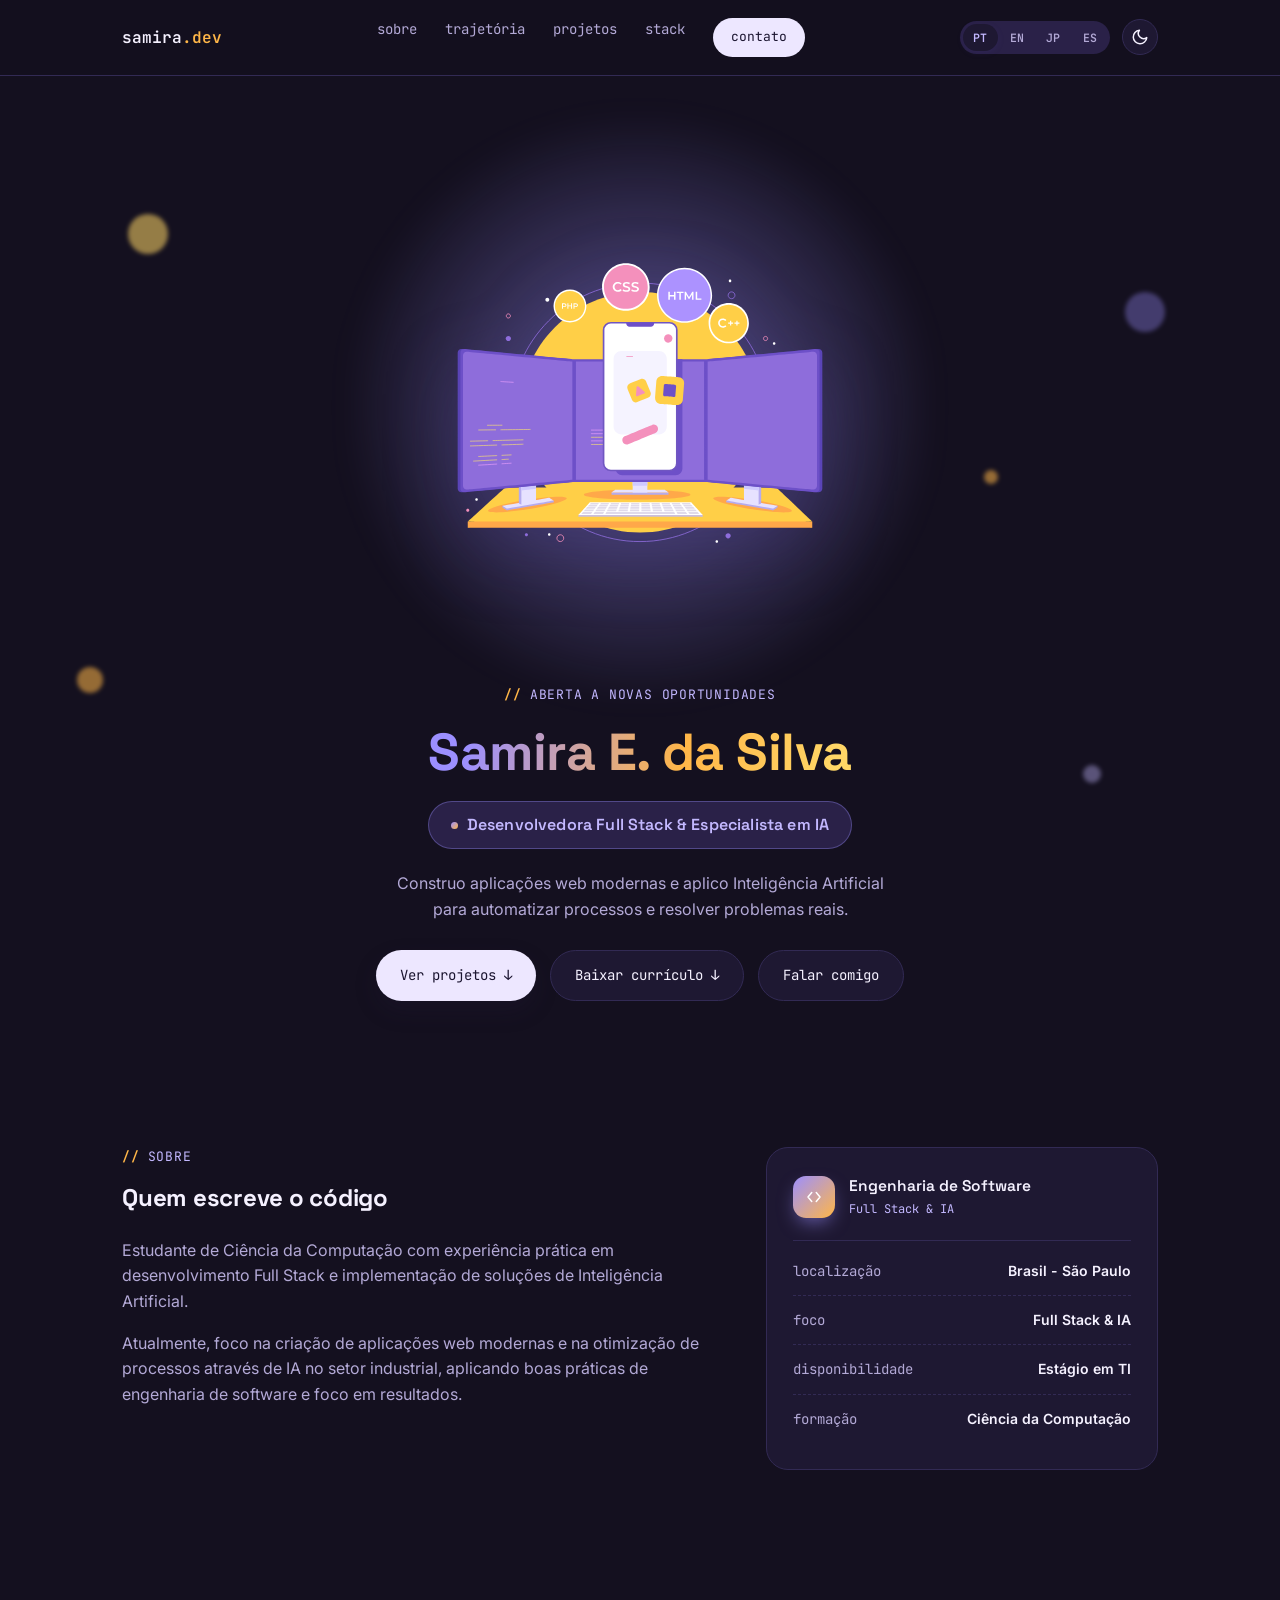
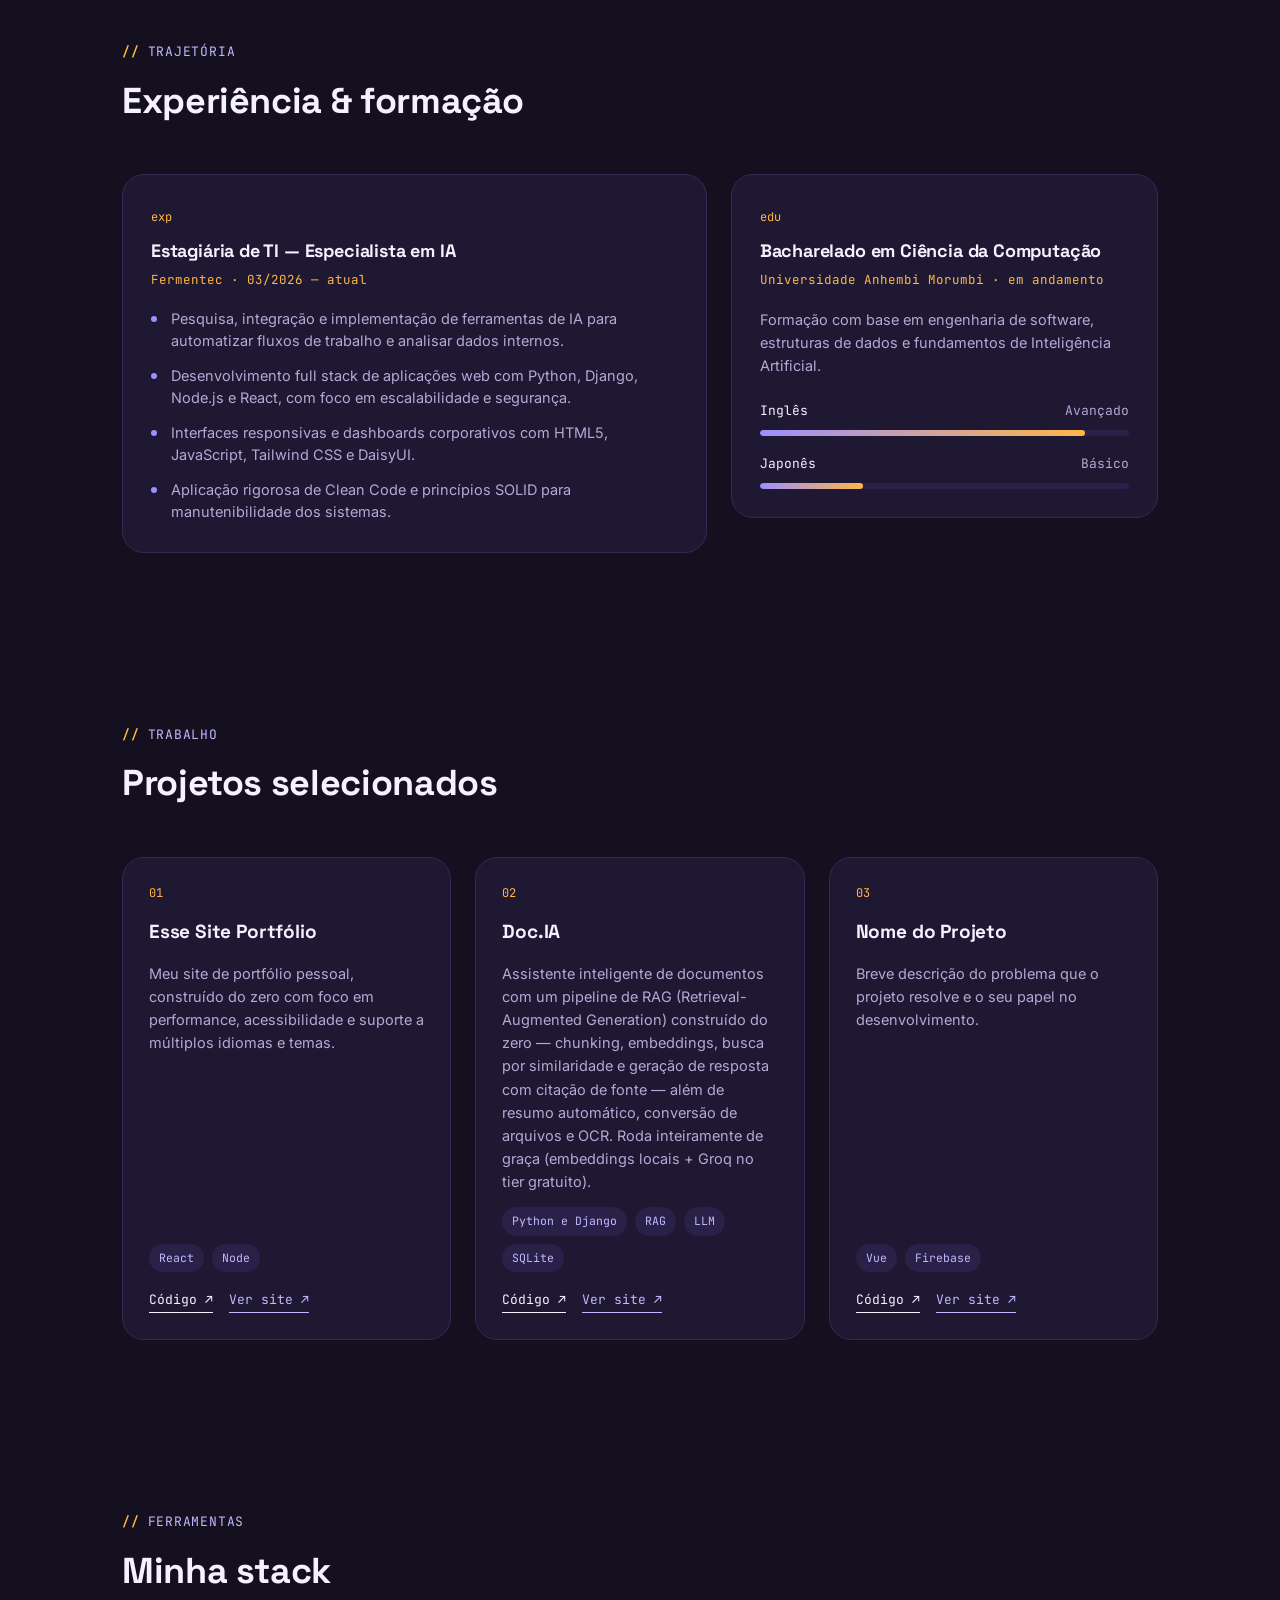
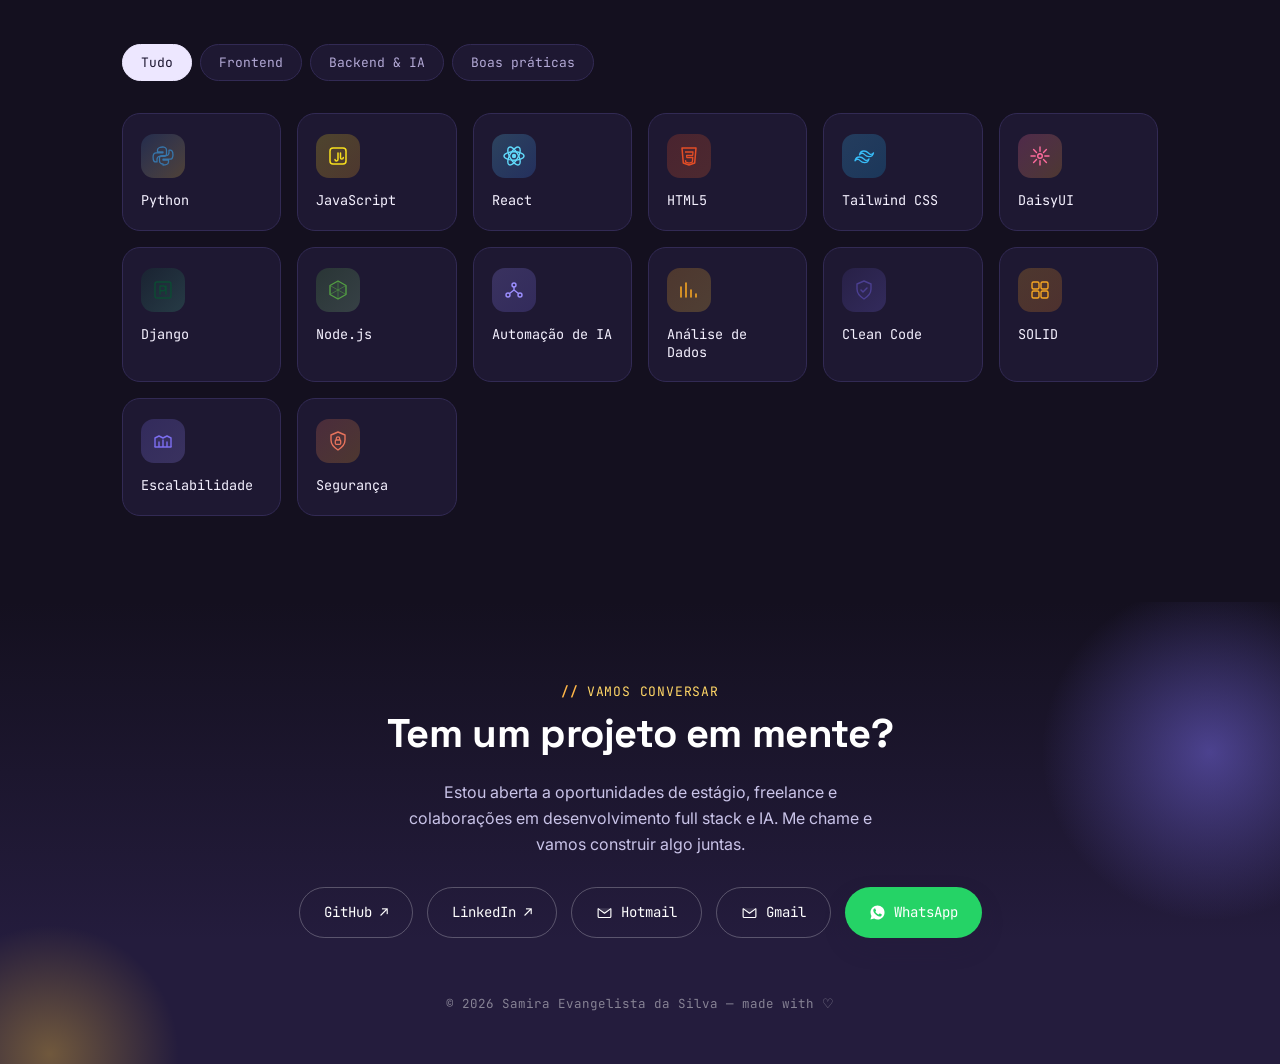
==== commit 1c6ec157: "Update html" ====
--- a/index.html
+++ b/index.html
@@ -164,43 +164,45 @@
 
       <div class="project-card">
         <span class="project-index mono">01</span>
-        <h3 data-i18n="projects.name">Nome do Projeto</h3>
-        <p data-i18n="projects.desc">Breve descrição do problema que o projeto resolve e o seu papel no desenvolvimento.</p>
+        <h3 data-i18n="projects.p1.name">Esse Site Portifólio</h3>
+        <p data-i18n="projects.p1.desc">Breve descrição do problema que o projeto resolve e o seu papel no desenvolvimento.</p>
         <div class="project-tags">
           <span class="tag">React</span>
           <span class="tag">Node</span>
         </div>
         <div class="project-links">
-          <a href="#" class="code" data-i18n="projects.code">Código ↗</a>
-          <a href="#" class="live" data-i18n="projects.live">Ver site ↗</a>
+          <a href="#" class="code" data-i18n="projects.p1.code">Código ↗</a>
+          <a href="#" class="live" data-i18n="projects.p1.live">Ver site ↗</a>
         </div>
       </div>
 
       <div class="project-card">
         <span class="project-index mono">02</span>
-        <h3 data-i18n="projects.name">Nome do Projeto</h3>
-        <p data-i18n="projects.desc">Breve descrição do problema que o projeto resolve e o seu papel no desenvolvimento.</p>
+        <h3 data-i18n="projects.p2.name">Doc.IA</h3>
+        <p data-i18n="projects.p2.desc">Assistente inteligente de documentos com um pipeline de RAG (Retrieval- Augmented Generation) construído do zero — chunking, embeddings, busca por similaridade e geração de resposta com citação de fonte — além de resumo automático, conversão de arquivos e OCR. Roda inteiramente de graça (embeddings locais + Groq no tier gratuito).</p>
         <div class="project-tags">
-          <span class="tag">Next.js</span>
-          <span class="tag">PostgreSQL</span>
+          <span class="tag">Python e Django</span>
+          <span class="tag">RAG</span>
+          <span class="tag">LLM</span>
+          <span class="tag">SQLite</span>
         </div>
         <div class="project-links">
-          <a href="#" class="code" data-i18n="projects.code">Código ↗</a>
-          <a href="#" class="live" data-i18n="projects.live">Ver site ↗</a>
+          <a href="https://github.com/samira-silva/Doc.IA.git" target="_blank" rel="noopener" class="code" data-i18n="projects.p2.code">Código ↗</a>
+          <a href="#" class="live" data-i18n="projects.p2.live">Ver site ↗</a>
         </div>
       </div>
 
       <div class="project-card">
         <span class="project-index mono">03</span>
-        <h3 data-i18n="projects.name">Nome do Projeto</h3>
-        <p data-i18n="projects.desc">Breve descrição do problema que o projeto resolve e o seu papel no desenvolvimento.</p>
+        <h3 data-i18n="projects.p3.name">Nome do Projeto</h3>
+        <p data-i18n="projects.p3.desc">Breve descrição do problema que o projeto resolve e o seu papel no desenvolvimento.</p>
         <div class="project-tags">
           <span class="tag">Vue</span>
           <span class="tag">Firebase</span>
         </div>
         <div class="project-links">
-          <a href="#" class="code" data-i18n="projects.code">Código ↗</a>
-          <a href="#" class="live" data-i18n="projects.live">Ver site ↗</a>
+          <a href="#" class="code" data-i18n="projects.p3.code">Código ↗</a>
+          <a href="#" class="live" data-i18n="projects.p3.live">Ver site ↗</a>
         </div>
       </div>
 
@@ -349,7 +351,7 @@
       </a>
     </div>
     <footer data-i18n="footer.text">
-      © 2026 Samira Evangelista da Silva — feito com código e café
+      © 2026 Samira Evangelista da Silva — made with ♡
     </footer>
   </div>
 </section>
@@ -372,7 +374,7 @@
 </script>
 <script>
 // ---------- TRADUÇÕES ----------
-// Edite os textos abaixo em pt / en / es para personalizar o conteúdo.
+// Edite os textos abaixo em pt / en / es / ja para personalizar o conteúdo.
 // A chave (ex: "hero.sub") corresponde ao atributo data-i18n no HTML.
 var translations = {
   pt: {
@@ -427,10 +429,18 @@
     "stack.chip.security": "Segurança",
     "projects.eyebrow": "trabalho",
     "projects.title": "Projetos selecionados",
-    "projects.name": "Nome do Projeto",
-    "projects.desc": "Breve descrição do problema que o projeto resolve e o seu papel no desenvolvimento.",
-    "projects.code": "Código ↗",
-    "projects.live": "Ver site ↗",
+    "projects.p1.name": "Esse Site Portfólio",
+    "projects.p1.desc": "Meu site de portfólio pessoal, construído do zero com foco em performance, acessibilidade e suporte a múltiplos idiomas e temas.",
+    "projects.p1.code": "Código ↗",
+    "projects.p1.live": "Ver site ↗",
+    "projects.p2.name": "Doc.IA",
+    "projects.p2.desc": "Assistente inteligente de documentos com um pipeline de RAG (Retrieval-Augmented Generation) construído do zero — chunking, embeddings, busca por similaridade e geração de resposta com citação de fonte — além de resumo automático, conversão de arquivos e OCR. Roda inteiramente de graça (embeddings locais + Groq no tier gratuito).",
+    "projects.p2.code": "Código ↗",
+    "projects.p2.live": "Ver site ↗",
+    "projects.p3.name": "Nome do Projeto",
+    "projects.p3.desc": "Breve descrição do problema que o projeto resolve e o seu papel no desenvolvimento.",
+    "projects.p3.code": "Código ↗",
+    "projects.p3.live": "Ver site ↗",
     "contact.eyebrow": "vamos conversar",
     "contact.title": "Tem um projeto em mente?",
     "contact.p": "Estou aberta a oportunidades de estágio, freelance e colaborações em desenvolvimento full stack e IA. Me chame e vamos construir algo juntas.",
@@ -490,10 +500,18 @@
     "stack.chip.security": "Security",
     "projects.eyebrow": "work",
     "projects.title": "Selected projects",
-    "projects.name": "Project Name",
-    "projects.desc": "Brief description of the problem the project solves and your role in building it.",
-    "projects.code": "Code ↗",
-    "projects.live": "Live site ↗",
+    "projects.p1.name": "This Portfolio Site",
+    "projects.p1.desc": "My personal portfolio site, built from scratch with a focus on performance, accessibility, and support for multiple languages and themes.",
+    "projects.p1.code": "Code ↗",
+    "projects.p1.live": "Live site ↗",
+    "projects.p2.name": "Doc.IA",
+    "projects.p2.desc": "An intelligent document assistant with a RAG (Retrieval-Augmented Generation) pipeline built from scratch — chunking, embeddings, similarity search and source-cited answer generation — plus automatic summarization, file conversion and OCR. Runs entirely for free (local embeddings + Groq free tier).",
+    "projects.p2.code": "Code ↗",
+    "projects.p2.live": "Live site ↗",
+    "projects.p3.name": "Project Name",
+    "projects.p3.desc": "Brief description of the problem the project solves and your role in building it.",
+    "projects.p3.code": "Code ↗",
+    "projects.p3.live": "Live site ↗",
     "contact.eyebrow": "let's talk",
     "contact.title": "Got a project in mind?",
     "contact.p": "I'm open to internship, freelance and collaboration opportunities in full stack development and AI. Reach out and let's build something together.",
@@ -553,10 +571,18 @@
     "stack.chip.security": "Seguridad",
     "projects.eyebrow": "trabajo",
     "projects.title": "Proyectos seleccionados",
-    "projects.name": "Nombre del Proyecto",
-    "projects.desc": "Breve descripción del problema que resuelve el proyecto y tu papel en su desarrollo.",
-    "projects.code": "Código ↗",
-    "projects.live": "Ver sitio ↗",
+    "projects.p1.name": "Este Sitio Portafolio",
+    "projects.p1.desc": "Mi sitio de portafolio personal, construido desde cero con enfoque en rendimiento, accesibilidad y soporte para múltiples idiomas y temas.",
+    "projects.p1.code": "Código ↗",
+    "projects.p1.live": "Ver sitio ↗",
+    "projects.p2.name": "Doc.IA",
+    "projects.p2.desc": "Asistente inteligente de documentos con un pipeline de RAG (Retrieval-Augmented Generation) construido desde cero — chunking, embeddings, búsqueda por similitud y generación de respuestas con cita de fuente — además de resumen automático, conversión de archivos y OCR. Funciona totalmente gratis (embeddings locales + Groq en el nivel gratuito).",
+    "projects.p2.code": "Código ↗",
+    "projects.p2.live": "Ver sitio ↗",
+    "projects.p3.name": "Nombre del Proyecto",
+    "projects.p3.desc": "Breve descripción del problema que resuelve el proyecto y tu papel en su desarrollo.",
+    "projects.p3.code": "Código ↗",
+    "projects.p3.live": "Ver sitio ↗",
     "contact.eyebrow": "hablemos",
     "contact.title": "¿Tienes un proyecto en mente?",
     "contact.p": "Estoy abierta a oportunidades de pasantía, freelance y colaboraciones en desarrollo full stack e IA. Escríbeme y construyamos algo juntas.",
@@ -616,10 +642,18 @@
     "stack.chip.security": "セキュリティ",
     "projects.eyebrow": "実績",
     "projects.title": "厳選プロジェクト",
-    "projects.name": "プロジェクト名",
-    "projects.desc": "プロジェクトが解決する課題と、開発における自分の役割の簡単な説明。",
-    "projects.code": "コード ↗",
-    "projects.live": "サイトを見る ↗",
+    "projects.p1.name": "このポートフォリオサイト",
+    "projects.p1.desc": "パフォーマンス、アクセシビリティ、多言語・複数テーマ対応に重点を置いてゼロから構築した、個人のポートフォリオサイトです。",
+    "projects.p1.code": "コード ↗",
+    "projects.p1.live": "サイトを見る ↗",
+    "projects.p2.name": "Doc.IA",
+    "projects.p2.desc": "ゼロから構築したRAG（Retrieval-Augmented Generation）パイプラインを備えたインテリジェント文書アシスタント。チャンキング、埋め込み、類似度検索、出典付き回答生成に加え、自動要約、ファイル変換、OCRを実装。完全無料で動作します（ローカル埋め込み + Groq無料枠）。",
+    "projects.p2.code": "コード ↗",
+    "projects.p2.live": "サイトを見る ↗",
+    "projects.p3.name": "プロジェクト名",
+    "projects.p3.desc": "プロジェクトが解決する課題と、開発における自分の役割の簡単な説明。",
+    "projects.p3.code": "コード ↗",
+    "projects.p3.live": "サイトを見る ↗",
     "contact.eyebrow": "お話しましょう",
     "contact.title": "プロジェクトのご相談はありますか？",
     "contact.p": "インターンシップ、フリーランス、フルスタック開発やAI分野でのコラボレーションの機会を歓迎しています。お気軽にご連絡ください。",
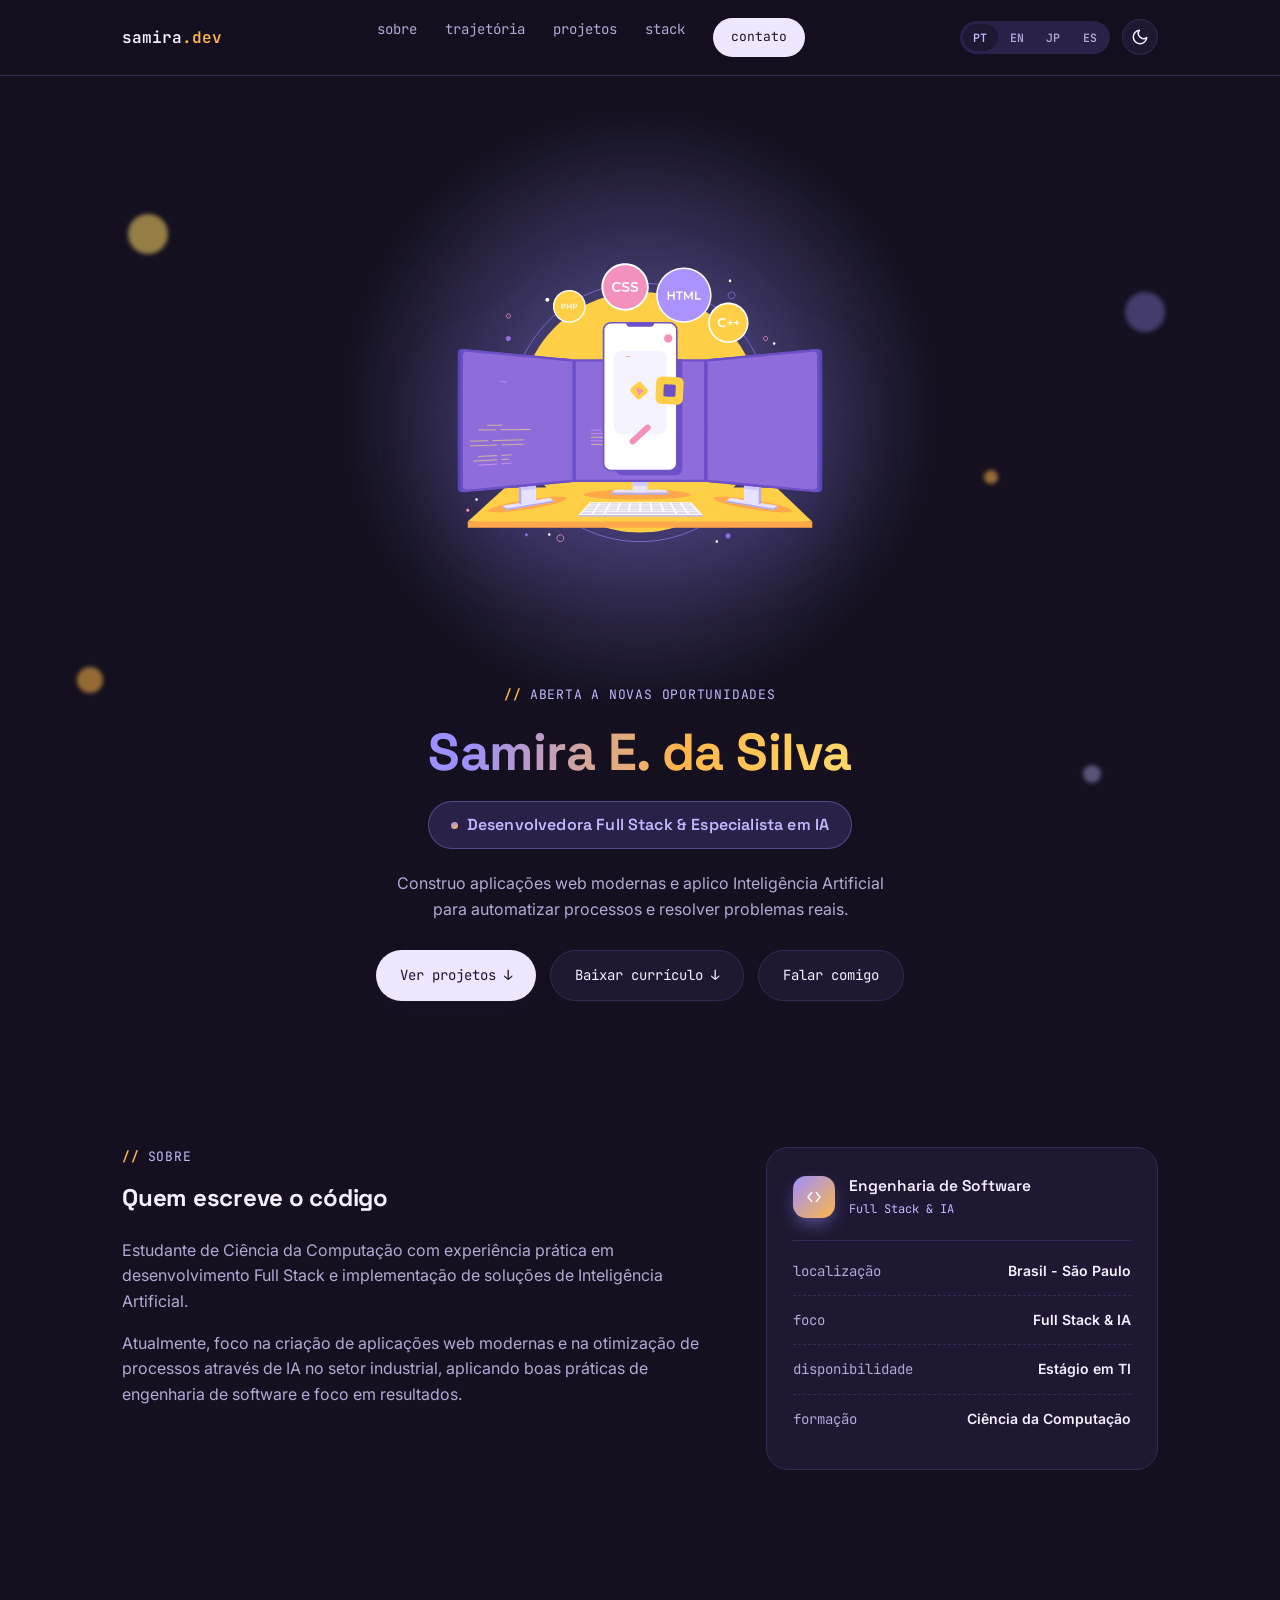
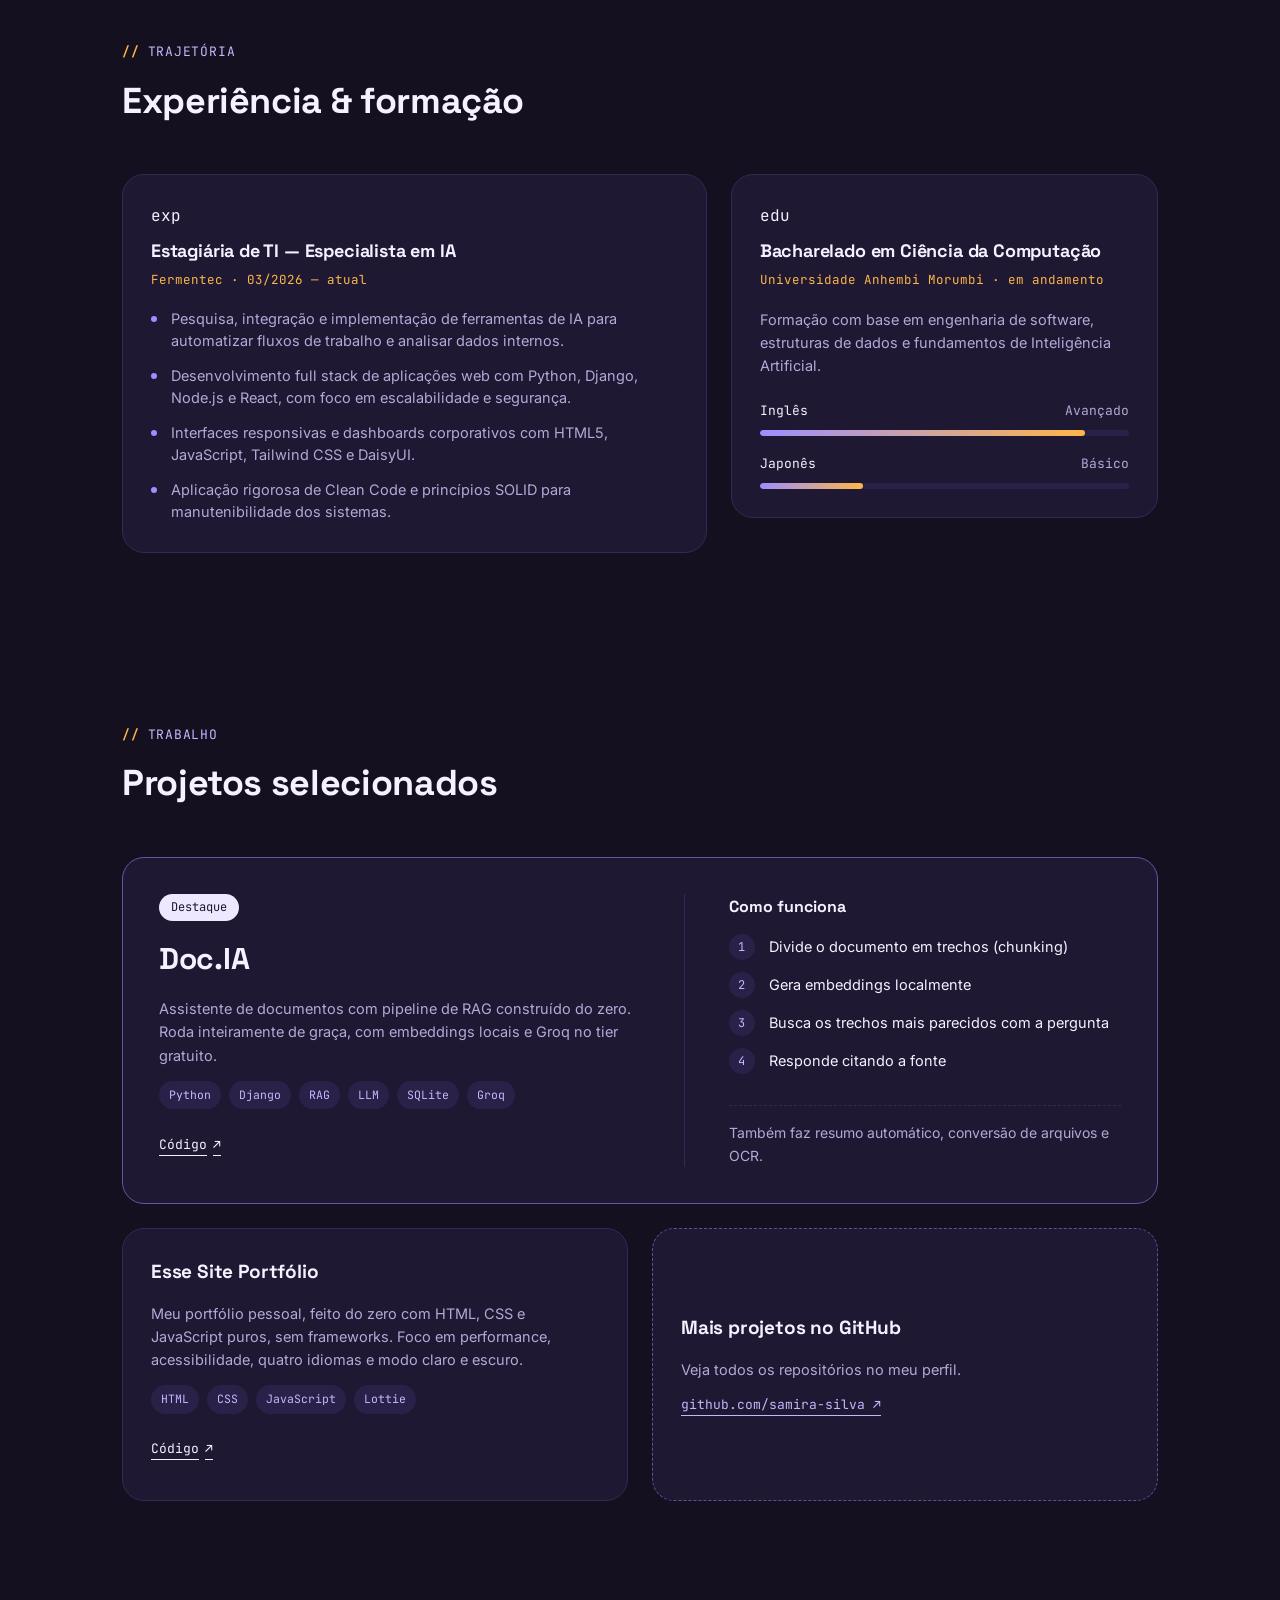
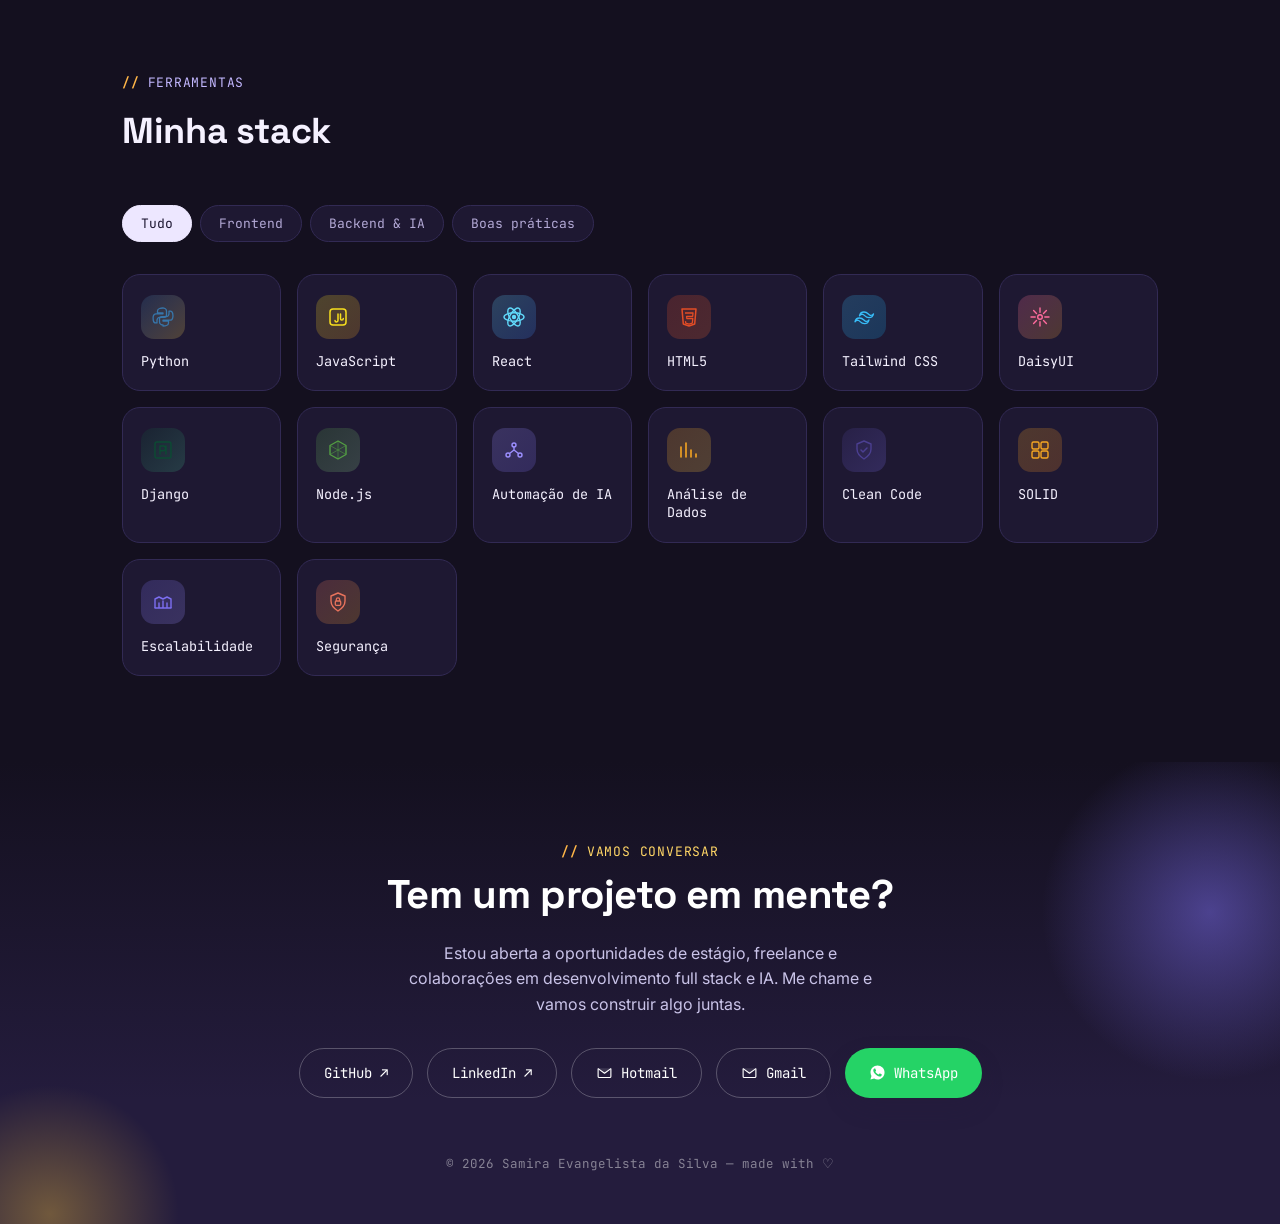
==== commit cfb418ba: "Redesenha seção de projetos" ====
--- a/index.html
+++ b/index.html
@@ -162,51 +162,69 @@
     </div>
     <div class="projects-grid">
 
-      <div class="project-card">
-        <span class="project-index mono">01</span>
-        <h3 data-i18n="projects.p1.name">Esse Site Portifólio</h3>
-        <p data-i18n="projects.p1.desc">Breve descrição do problema que o projeto resolve e o seu papel no desenvolvimento.</p>
+      <article class="project-card project-card--featured" aria-labelledby="p2-name">
+        <div class="project-main">
+          <span class="project-badge" data-i18n="projects.p2.badge">Destaque</span>
+          <h3 id="p2-name" data-i18n="projects.p2.name">Doc.IA</h3>
+          <p data-i18n="projects.p2.desc">Assistente de documentos com pipeline de RAG construído do zero. Roda inteiramente de graça, com embeddings locais e Groq no tier gratuito.</p>
+          <div class="project-tags">
+            <span class="tag">Python</span>
+            <span class="tag">Django</span>
+            <span class="tag">RAG</span>
+            <span class="tag">LLM</span>
+            <span class="tag">SQLite</span>
+            <span class="tag">Groq</span>
+          </div>
+          <div class="project-links">
+            <a id="p2-code" href="https://github.com/samira-silva/Doc.IA" target="_blank" rel="noopener noreferrer" class="code" aria-labelledby="p2-code p2-name" data-i18n="projects.p2.code">Código</a>
+            <!-- Quando o Doc.IA estiver publicado, adicione o link abaixo com a URL real:
+            <a id="p2-live" href="URL_AQUI" target="_blank" rel="noopener noreferrer" class="live" aria-labelledby="p2-live p2-name" data-i18n="projects.p2.live">Ver site</a>
+            -->
+          </div>
+        </div>
+        <div class="project-detail">
+          <h4 data-i18n="projects.p2.flowTitle">Como funciona</h4>
+          <ol class="pipeline" role="list">
+            <li data-i18n="projects.p2.step1">Divide o documento em trechos (chunking)</li>
+            <li data-i18n="projects.p2.step2">Gera embeddings localmente</li>
+            <li data-i18n="projects.p2.step3">Busca os trechos mais parecidos com a pergunta</li>
+            <li data-i18n="projects.p2.step4">Responde citando a fonte</li>
+          </ol>
+          <p class="project-extra" data-i18n="projects.p2.extra">Também faz resumo automático, conversão de arquivos e OCR.</p>
+        </div>
+      </article>
+
+      <article class="project-card" aria-labelledby="p1-name">
+        <h3 id="p1-name" data-i18n="projects.p1.name">Esse Site Portfólio</h3>
+        <p data-i18n="projects.p1.desc">Meu portfólio pessoal, feito do zero com HTML, CSS e JavaScript puros, sem frameworks. Foco em performance, acessibilidade, quatro idiomas e modo claro e escuro.</p>
         <div class="project-tags">
-          <span class="tag">React</span>
-          <span class="tag">Node</span>
+          <span class="tag">HTML</span>
+          <span class="tag">CSS</span>
+          <span class="tag">JavaScript</span>
+          <span class="tag">Lottie</span>
         </div>
         <div class="project-links">
-          <a href="#" class="code" data-i18n="projects.p1.code">Código ↗</a>
-          <a href="#" class="live" data-i18n="projects.p1.live">Ver site ↗</a>
-        </div>
-      </div>
-
-      <div class="project-card">
-        <span class="project-index mono">02</span>
-        <h3 data-i18n="projects.p2.name">Doc.IA</h3>
-        <p data-i18n="projects.p2.desc">Assistente inteligente de documentos com um pipeline de RAG (Retrieval- Augmented Generation) construído do zero — chunking, embeddings, busca por similaridade e geração de resposta com citação de fonte — além de resumo automático, conversão de arquivos e OCR. Roda inteiramente de graça (embeddings locais + Groq no tier gratuito).</p>
-        <div class="project-tags">
-          <span class="tag">Python e Django</span>
-          <span class="tag">RAG</span>
-          <span class="tag">LLM</span>
-          <span class="tag">SQLite</span>
-        </div>
+          <a id="p1-code" href="https://github.com/samira-silva/samira-dev" target="_blank" rel="noopener noreferrer" class="code" aria-labelledby="p1-code p1-name" data-i18n="projects.p1.code">Código</a>
+        </div>
+      </article>
+
+      <a class="project-card project-card--more" href="https://github.com/samira-silva" target="_blank" rel="noopener noreferrer">
+        <h3 data-i18n="projects.more.title">Mais projetos no GitHub</h3>
+        <p data-i18n="projects.more.desc">Veja todos os repositórios no meu perfil.</p>
+        <span class="more-link">github.com/samira-silva</span>
+      </a>
+
+      <!-- Modelo para o próximo projeto (adicione as chaves projects.p3.* nas traduções):
+      <article class="project-card" aria-labelledby="p3-name">
+        <h3 id="p3-name" data-i18n="projects.p3.name">Nome do Projeto</h3>
+        <p data-i18n="projects.p3.desc">Descrição curta.</p>
+        <div class="project-tags"><span class="tag">Tech</span></div>
         <div class="project-links">
-          <a href="https://github.com/samira-silva/Doc.IA.git" target="_blank" rel="noopener" class="code" data-i18n="projects.p2.code">Código ↗</a>
-          <a href="#" class="live" data-i18n="projects.p2.live">Ver site ↗</a>
-        </div>
-      </div>
-
-      <div class="project-card">
-        <span class="project-index mono">03</span>
-        <h3 data-i18n="projects.p3.name">Nome do Projeto</h3>
-        <p data-i18n="projects.p3.desc">Breve descrição do problema que o projeto resolve e o seu papel no desenvolvimento.</p>
-        <div class="project-tags">
-          <span class="tag">Vue</span>
-          <span class="tag">Firebase</span>
-        </div>
-        <div class="project-links">
-          <a href="#" class="code" data-i18n="projects.p3.code">Código ↗</a>
-          <a href="#" class="live" data-i18n="projects.p3.live">Ver site ↗</a>
-        </div>
-      </div>
-
-    </div>
+          <a id="p3-code" href="URL" target="_blank" rel="noopener noreferrer" class="code" aria-labelledby="p3-code p3-name" data-i18n="projects.p3.code">Código</a>
+        </div>
+      </article>
+      -->
+
   </div>
 </section>
 
@@ -430,17 +448,26 @@
     "projects.eyebrow": "trabalho",
     "projects.title": "Projetos selecionados",
     "projects.p1.name": "Esse Site Portfólio",
-    "projects.p1.desc": "Meu site de portfólio pessoal, construído do zero com foco em performance, acessibilidade e suporte a múltiplos idiomas e temas.",
-    "projects.p1.code": "Código ↗",
-    "projects.p1.live": "Ver site ↗",
+    "projects.p1.desc": "Meu portfólio pessoal, feito do zero com HTML, CSS e JavaScript puros, sem frameworks. Foco em performance, acessibilidade, quatro idiomas e modo claro e escuro.",
+    "projects.p1.code": "Código",
+    "projects.p1.live": "Ver site",
     "projects.p2.name": "Doc.IA",
-    "projects.p2.desc": "Assistente inteligente de documentos com um pipeline de RAG (Retrieval-Augmented Generation) construído do zero — chunking, embeddings, busca por similaridade e geração de resposta com citação de fonte — além de resumo automático, conversão de arquivos e OCR. Roda inteiramente de graça (embeddings locais + Groq no tier gratuito).",
-    "projects.p2.code": "Código ↗",
-    "projects.p2.live": "Ver site ↗",
+    "projects.p2.desc": "Assistente de documentos com pipeline de RAG construído do zero. Roda inteiramente de graça, com embeddings locais e Groq no tier gratuito.",
+    "projects.p2.code": "Código",
+    "projects.p2.live": "Ver site",
     "projects.p3.name": "Nome do Projeto",
     "projects.p3.desc": "Breve descrição do problema que o projeto resolve e o seu papel no desenvolvimento.",
-    "projects.p3.code": "Código ↗",
-    "projects.p3.live": "Ver site ↗",
+    "projects.p3.code": "Código",
+    "projects.p3.live": "Ver site",
+    "projects.p2.badge": "Destaque",
+    "projects.p2.flowTitle": "Como funciona",
+    "projects.p2.step1": "Divide o documento em trechos (chunking)",
+    "projects.p2.step2": "Gera embeddings localmente",
+    "projects.p2.step3": "Busca os trechos mais parecidos com a pergunta",
+    "projects.p2.step4": "Responde citando a fonte",
+    "projects.p2.extra": "Também faz resumo automático, conversão de arquivos e OCR.",
+    "projects.more.title": "Mais projetos no GitHub",
+    "projects.more.desc": "Veja todos os repositórios no meu perfil.",
     "contact.eyebrow": "vamos conversar",
     "contact.title": "Tem um projeto em mente?",
     "contact.p": "Estou aberta a oportunidades de estágio, freelance e colaborações em desenvolvimento full stack e IA. Me chame e vamos construir algo juntas.",
@@ -501,17 +528,26 @@
     "projects.eyebrow": "work",
     "projects.title": "Selected projects",
     "projects.p1.name": "This Portfolio Site",
-    "projects.p1.desc": "My personal portfolio site, built from scratch with a focus on performance, accessibility, and support for multiple languages and themes.",
-    "projects.p1.code": "Code ↗",
-    "projects.p1.live": "Live site ↗",
+    "projects.p1.desc": "My personal portfolio, built from scratch with plain HTML, CSS and JavaScript, no frameworks. Focused on performance, accessibility, four languages and light and dark modes.",
+    "projects.p1.code": "Code",
+    "projects.p1.live": "Live site",
     "projects.p2.name": "Doc.IA",
-    "projects.p2.desc": "An intelligent document assistant with a RAG (Retrieval-Augmented Generation) pipeline built from scratch — chunking, embeddings, similarity search and source-cited answer generation — plus automatic summarization, file conversion and OCR. Runs entirely for free (local embeddings + Groq free tier).",
-    "projects.p2.code": "Code ↗",
-    "projects.p2.live": "Live site ↗",
+    "projects.p2.desc": "A document assistant with a RAG pipeline built from scratch. Runs entirely for free, with local embeddings and the Groq free tier.",
+    "projects.p2.code": "Code",
+    "projects.p2.live": "Live site",
     "projects.p3.name": "Project Name",
     "projects.p3.desc": "Brief description of the problem the project solves and your role in building it.",
-    "projects.p3.code": "Code ↗",
-    "projects.p3.live": "Live site ↗",
+    "projects.p3.code": "Code",
+    "projects.p3.live": "Live site",
+    "projects.p2.badge": "Featured",
+    "projects.p2.flowTitle": "How it works",
+    "projects.p2.step1": "Splits the document into chunks",
+    "projects.p2.step2": "Generates embeddings locally",
+    "projects.p2.step3": "Finds the chunks closest to the question",
+    "projects.p2.step4": "Answers with a source citation",
+    "projects.p2.extra": "It also does automatic summarization, file conversion and OCR.",
+    "projects.more.title": "More projects on GitHub",
+    "projects.more.desc": "Browse all repositories on my profile.",
     "contact.eyebrow": "let's talk",
     "contact.title": "Got a project in mind?",
     "contact.p": "I'm open to internship, freelance and collaboration opportunities in full stack development and AI. Reach out and let's build something together.",
@@ -572,17 +608,26 @@
     "projects.eyebrow": "trabajo",
     "projects.title": "Proyectos seleccionados",
     "projects.p1.name": "Este Sitio Portafolio",
-    "projects.p1.desc": "Mi sitio de portafolio personal, construido desde cero con enfoque en rendimiento, accesibilidad y soporte para múltiples idiomas y temas.",
-    "projects.p1.code": "Código ↗",
-    "projects.p1.live": "Ver sitio ↗",
+    "projects.p1.desc": "Mi portafolio personal, hecho desde cero con HTML, CSS y JavaScript puros, sin frameworks. Enfocado en rendimiento, accesibilidad, cuatro idiomas y modo claro y oscuro.",
+    "projects.p1.code": "Código",
+    "projects.p1.live": "Ver sitio",
     "projects.p2.name": "Doc.IA",
-    "projects.p2.desc": "Asistente inteligente de documentos con un pipeline de RAG (Retrieval-Augmented Generation) construido desde cero — chunking, embeddings, búsqueda por similitud y generación de respuestas con cita de fuente — además de resumen automático, conversión de archivos y OCR. Funciona totalmente gratis (embeddings locales + Groq en el nivel gratuito).",
-    "projects.p2.code": "Código ↗",
-    "projects.p2.live": "Ver sitio ↗",
+    "projects.p2.desc": "Asistente de documentos con un pipeline de RAG construido desde cero. Funciona totalmente gratis, con embeddings locales y Groq en el nivel gratuito.",
+    "projects.p2.code": "Código",
+    "projects.p2.live": "Ver sitio",
     "projects.p3.name": "Nombre del Proyecto",
     "projects.p3.desc": "Breve descripción del problema que resuelve el proyecto y tu papel en su desarrollo.",
-    "projects.p3.code": "Código ↗",
-    "projects.p3.live": "Ver sitio ↗",
+    "projects.p3.code": "Código",
+    "projects.p3.live": "Ver sitio",
+    "projects.p2.badge": "Destacado",
+    "projects.p2.flowTitle": "Cómo funciona",
+    "projects.p2.step1": "Divide el documento en fragmentos (chunking)",
+    "projects.p2.step2": "Genera embeddings localmente",
+    "projects.p2.step3": "Busca los fragmentos más parecidos a la pregunta",
+    "projects.p2.step4": "Responde citando la fuente",
+    "projects.p2.extra": "También hace resumen automático, conversión de archivos y OCR.",
+    "projects.more.title": "Más proyectos en GitHub",
+    "projects.more.desc": "Mira todos los repositorios en mi perfil.",
     "contact.eyebrow": "hablemos",
     "contact.title": "¿Tienes un proyecto en mente?",
     "contact.p": "Estoy abierta a oportunidades de pasantía, freelance y colaboraciones en desarrollo full stack e IA. Escríbeme y construyamos algo juntas.",
@@ -643,17 +688,26 @@
     "projects.eyebrow": "実績",
     "projects.title": "厳選プロジェクト",
     "projects.p1.name": "このポートフォリオサイト",
-    "projects.p1.desc": "パフォーマンス、アクセシビリティ、多言語・複数テーマ対応に重点を置いてゼロから構築した、個人のポートフォリオサイトです。",
-    "projects.p1.code": "コード ↗",
-    "projects.p1.live": "サイトを見る ↗",
+    "projects.p1.desc": "フレームワークを使わず、HTML・CSS・JavaScriptだけでゼロから作った個人ポートフォリオ。パフォーマンス、アクセシビリティ、4言語対応、ライト／ダークモードを重視しています。",
+    "projects.p1.code": "コード",
+    "projects.p1.live": "サイトを見る",
     "projects.p2.name": "Doc.IA",
-    "projects.p2.desc": "ゼロから構築したRAG（Retrieval-Augmented Generation）パイプラインを備えたインテリジェント文書アシスタント。チャンキング、埋め込み、類似度検索、出典付き回答生成に加え、自動要約、ファイル変換、OCRを実装。完全無料で動作します（ローカル埋め込み + Groq無料枠）。",
-    "projects.p2.code": "コード ↗",
-    "projects.p2.live": "サイトを見る ↗",
+    "projects.p2.desc": "ゼロから構築したRAGパイプラインを備えた文書アシスタント。ローカル埋め込みとGroqの無料枠で、完全無料で動作します。",
+    "projects.p2.code": "コード",
+    "projects.p2.live": "サイトを見る",
     "projects.p3.name": "プロジェクト名",
     "projects.p3.desc": "プロジェクトが解決する課題と、開発における自分の役割の簡単な説明。",
-    "projects.p3.code": "コード ↗",
-    "projects.p3.live": "サイトを見る ↗",
+    "projects.p3.code": "コード",
+    "projects.p3.live": "サイトを見る",
+    "projects.p2.badge": "注目",
+    "projects.p2.flowTitle": "仕組み",
+    "projects.p2.step1": "文書をチャンクに分割",
+    "projects.p2.step2": "埋め込みをローカルで生成",
+    "projects.p2.step3": "質問に最も近いチャンクを検索",
+    "projects.p2.step4": "出典を示して回答",
+    "projects.p2.extra": "自動要約、ファイル変換、OCRにも対応。",
+    "projects.more.title": "GitHubでほかのプロジェクトを見る",
+    "projects.more.desc": "プロフィールですべてのリポジトリをご覧いただけます。",
     "contact.eyebrow": "お話しましょう",
     "contact.title": "プロジェクトのご相談はありますか？",
     "contact.p": "インターンシップ、フリーランス、フルスタック開発やAI分野でのコラボレーションの機会を歓迎しています。お気軽にご連絡ください。",
--- a/style.css
+++ b/style.css
@@ -649,7 +649,7 @@
   /* ---------- PROJECTS ---------- */
   .projects-grid{
     display:grid;
-    grid-template-columns:repeat(3, 1fr);
+    grid-template-columns:repeat(2, 1fr);
     gap:24px;
   }
   @media (max-width:900px){ .projects-grid{ grid-template-columns:1fr; } }
@@ -658,7 +658,7 @@
     background:var(--surface);
     border:1px solid var(--line);
     border-radius:var(--radius);
-    padding:26px;
+    padding:28px;
     display:flex;
     flex-direction:column;
     gap:14px;
@@ -669,11 +669,6 @@
     box-shadow:0 20px 32px rgba(75,63,145,.14);
     border-color:var(--purple);
   }
-  .project-index{
-    font-family:'JetBrains Mono', monospace;
-    font-size:12px;
-    color:var(--orange);
-  }
   .project-card h3{ font-size:19px; }
   .project-card p{ color:var(--ink-soft); font-size:14.5px; flex-grow:1; }
   .project-tags{ display:flex; flex-wrap:wrap; gap:8px; }
@@ -685,10 +680,126 @@
     padding:5px 10px;
     border-radius:999px;
   }
-  .project-links{ display:flex; gap:16px; margin-top:4px; font-family:'JetBrains Mono', monospace; font-size:13px; }
-  .project-links a{ display:flex; align-items:center; gap:6px; color:var(--ink); border-bottom:1px solid var(--ink); padding-bottom:1px; }
-  .project-links a.live{ color:var(--purple-deep); border-color:var(--purple-deep); }
-  .project-links a:hover{ color:var(--orange); border-color:var(--orange); }
+
+  /* Projeto em destaque: ocupa a linha inteira, com o passo a passo ao lado */
+  .project-card--featured{
+    grid-column:1 / -1;
+    display:grid;
+    grid-template-columns:minmax(0, 1.1fr) minmax(0, 1fr);
+    gap:44px;
+    padding:36px;
+    border-color:color-mix(in srgb, var(--purple) 45%, var(--line));
+  }
+  @media (max-width:900px){
+    .project-card--featured{ grid-template-columns:1fr; gap:28px; padding:26px; }
+  }
+  .project-main{ display:flex; flex-direction:column; gap:14px; }
+  .project-card--featured h3{ font-size:clamp(24px, 3vw, 30px); }
+  .project-badge{
+    align-self:flex-start;
+    font-family:'JetBrains Mono', monospace;
+    font-size:12px;
+    background:var(--btn-bg);
+    color:var(--btn-text);
+    padding:4px 12px;
+    border-radius:999px;
+  }
+  .project-detail{
+    display:flex;
+    flex-direction:column;
+    gap:16px;
+    border-left:1px solid var(--line);
+    padding-left:44px;
+  }
+  @media (max-width:900px){
+    .project-detail{ border-left:0; padding-left:0; border-top:1px solid var(--line); padding-top:26px; }
+  }
+  .project-detail h4{
+    font-family:'Space Grotesk', sans-serif;
+    font-size:16px;
+    color:var(--ink);
+  }
+  .pipeline{
+    list-style:none;
+    counter-reset:step;
+    display:flex;
+    flex-direction:column;
+    gap:14px;
+  }
+  .pipeline li{
+    counter-increment:step;
+    display:flex;
+    align-items:flex-start;
+    gap:14px;
+    font-size:14.5px;
+    line-height:1.5;
+    color:var(--ink);
+  }
+  .pipeline li::before{
+    content:counter(step);
+    flex:none;
+    display:grid;
+    place-items:center;
+    width:26px; height:26px;
+    margin-top:-2px;
+    border-radius:50%;
+    font-family:'JetBrains Mono', monospace;
+    font-size:12px;
+    color:var(--purple-deep);
+    background:var(--purple-tint);
+  }
+  .project-card .project-extra{
+    flex-grow:0;
+    margin-top:auto;
+    padding-top:16px;
+    border-top:1px dashed var(--line);
+    font-size:14px;
+  }
+
+  /* Card final: leva ao perfil do GitHub */
+  .project-card--more{
+    border-style:dashed;
+    border-color:color-mix(in srgb, var(--purple) 40%, var(--line));
+    justify-content:center;
+    color:inherit;
+  }
+  .project-card--more p{ flex-grow:0; }
+  .more-link{
+    font-family:'JetBrains Mono', monospace;
+    font-size:13px;
+    color:var(--purple-deep);
+    text-decoration:underline;
+    text-decoration-thickness:1px;
+    text-underline-offset:6px;
+  }
+  .more-link::after{ content:" ↗"; content:" ↗" / ""; }
+
+  .project-links{
+    display:flex;
+    flex-wrap:wrap;
+    gap:0 20px;
+    font-family:'JetBrains Mono', monospace;
+    font-size:13px;
+  }
+  .project-links a{
+    display:inline-flex;
+    align-items:center;
+    gap:6px;
+    min-height:44px;
+    color:var(--ink);
+    text-decoration:underline;
+    text-decoration-thickness:1px;
+    text-underline-offset:6px;
+  }
+  .project-links a::after{ content:"↗"; content:"↗" / ""; }
+  .project-links a.live{ color:var(--purple-deep); }
+  .project-links a:hover{ color:var(--purple-deep); text-decoration-thickness:2px; }
+  .project-card a:focus-visible{
+    outline:2px solid var(--purple);
+    outline-offset:3px;
+    border-radius:4px;
+  }
+  a.project-card:focus-visible{ border-radius:var(--radius); }
 
   /* ---------- CONTACT ---------- */
   .contact{
@@ -731,4 +842,6 @@
 
   @media (prefers-reduced-motion: reduce){
     .blob, .hero-gif-plate img{ animation:none !important; }
-  }
+    .project-card{ transition:none; }
+    .project-card:hover{ transform:none; }
+  }
